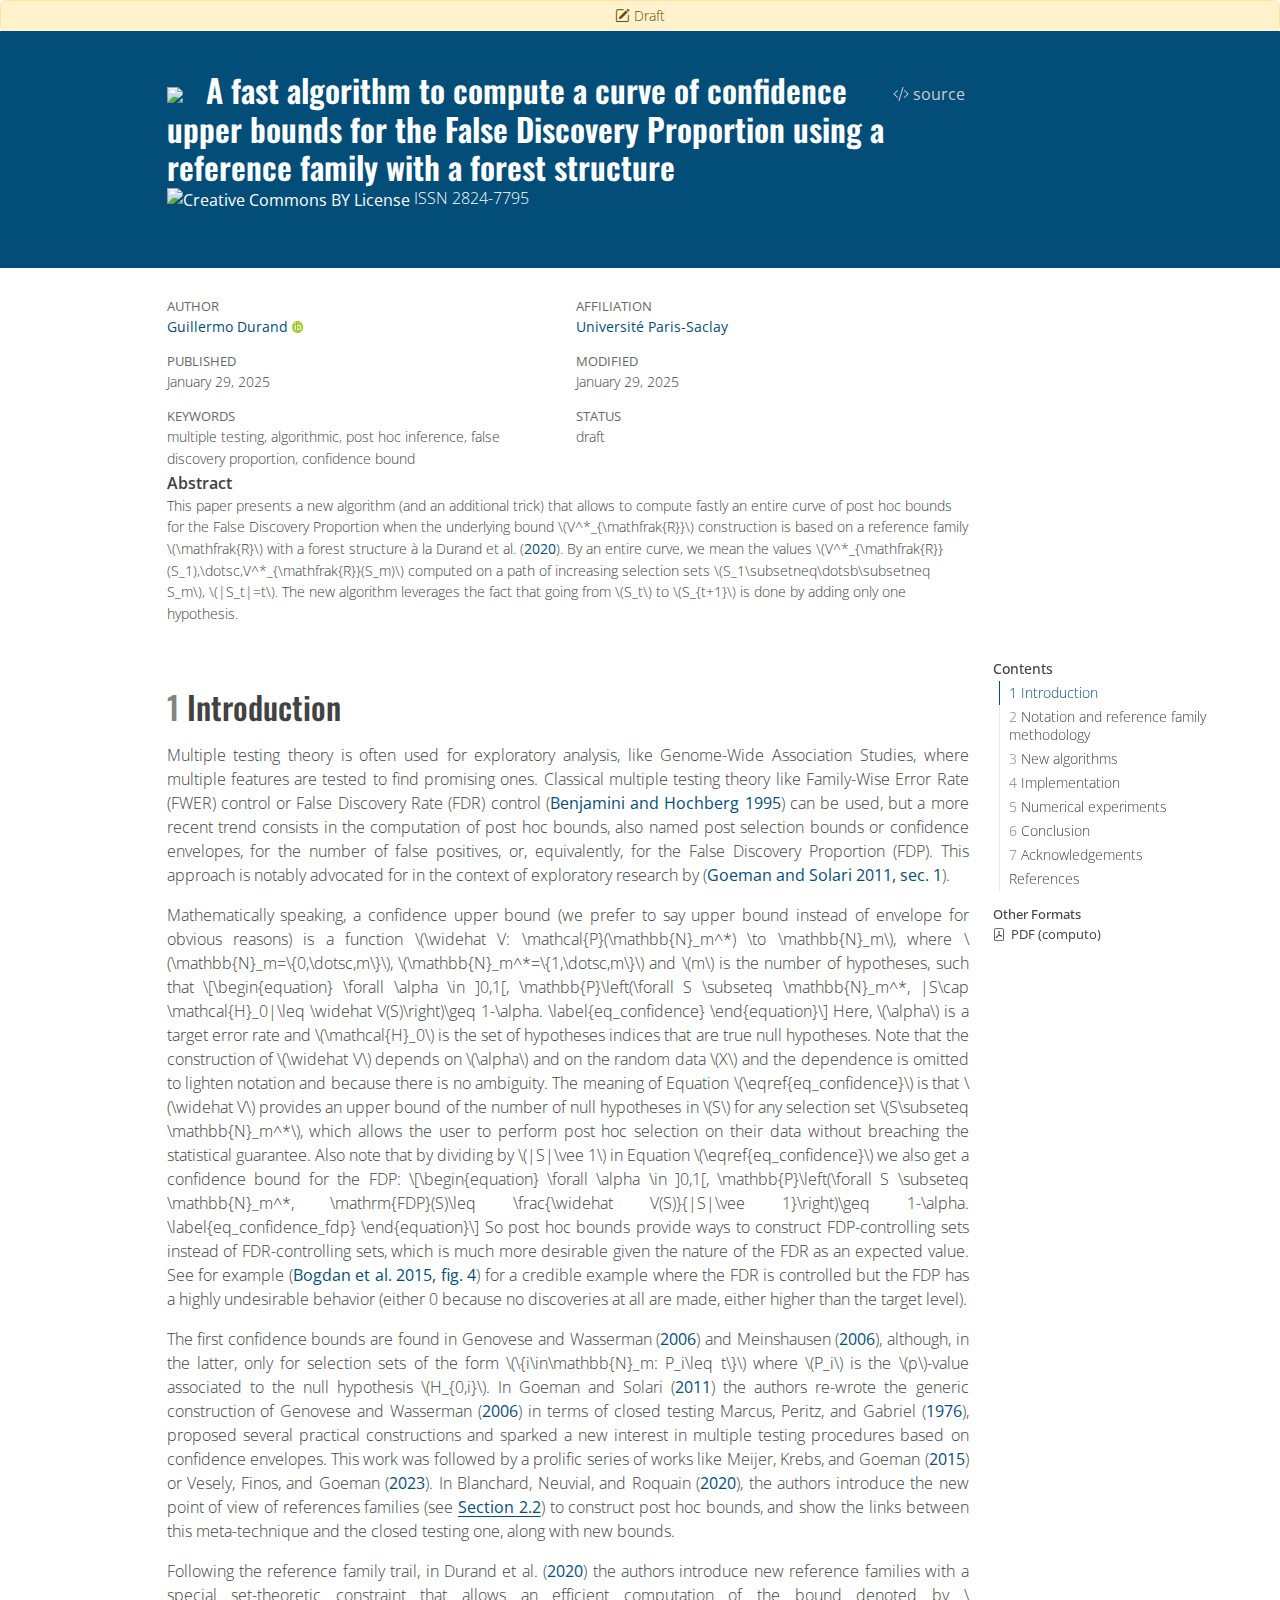
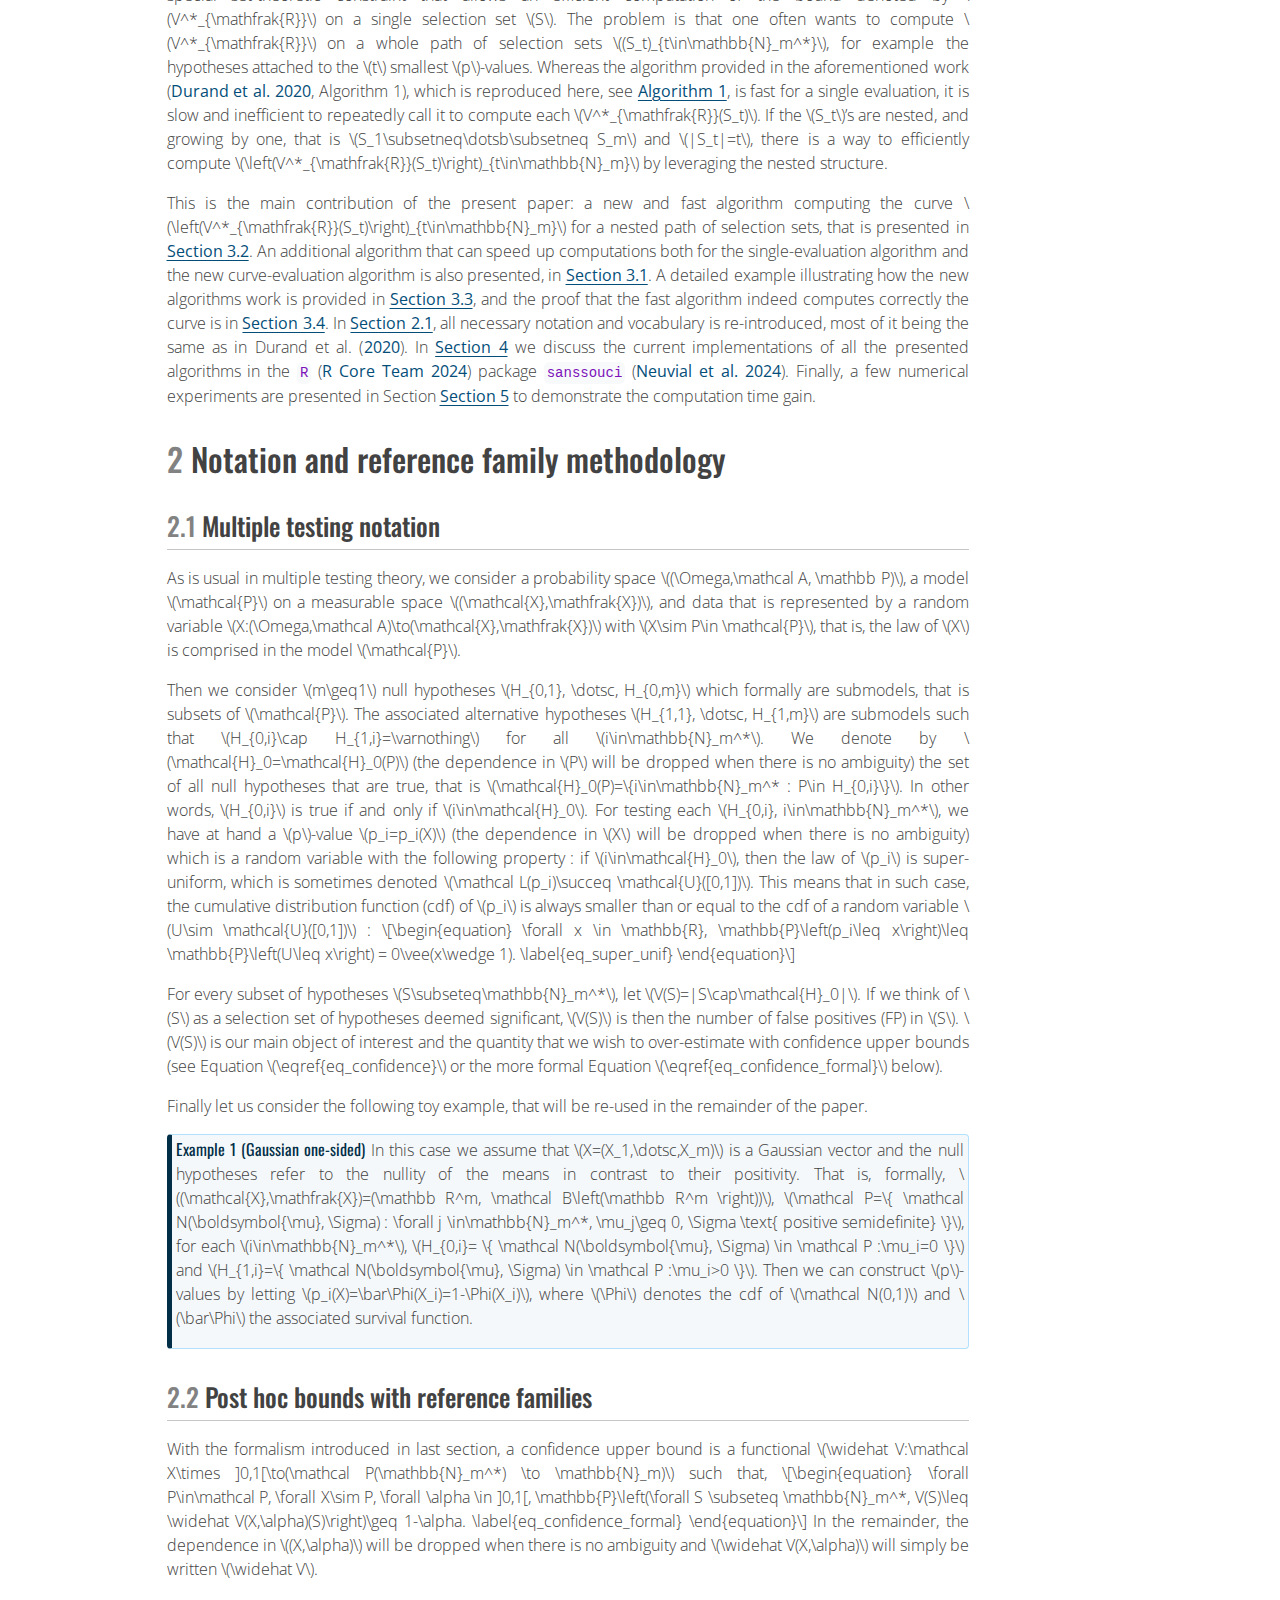
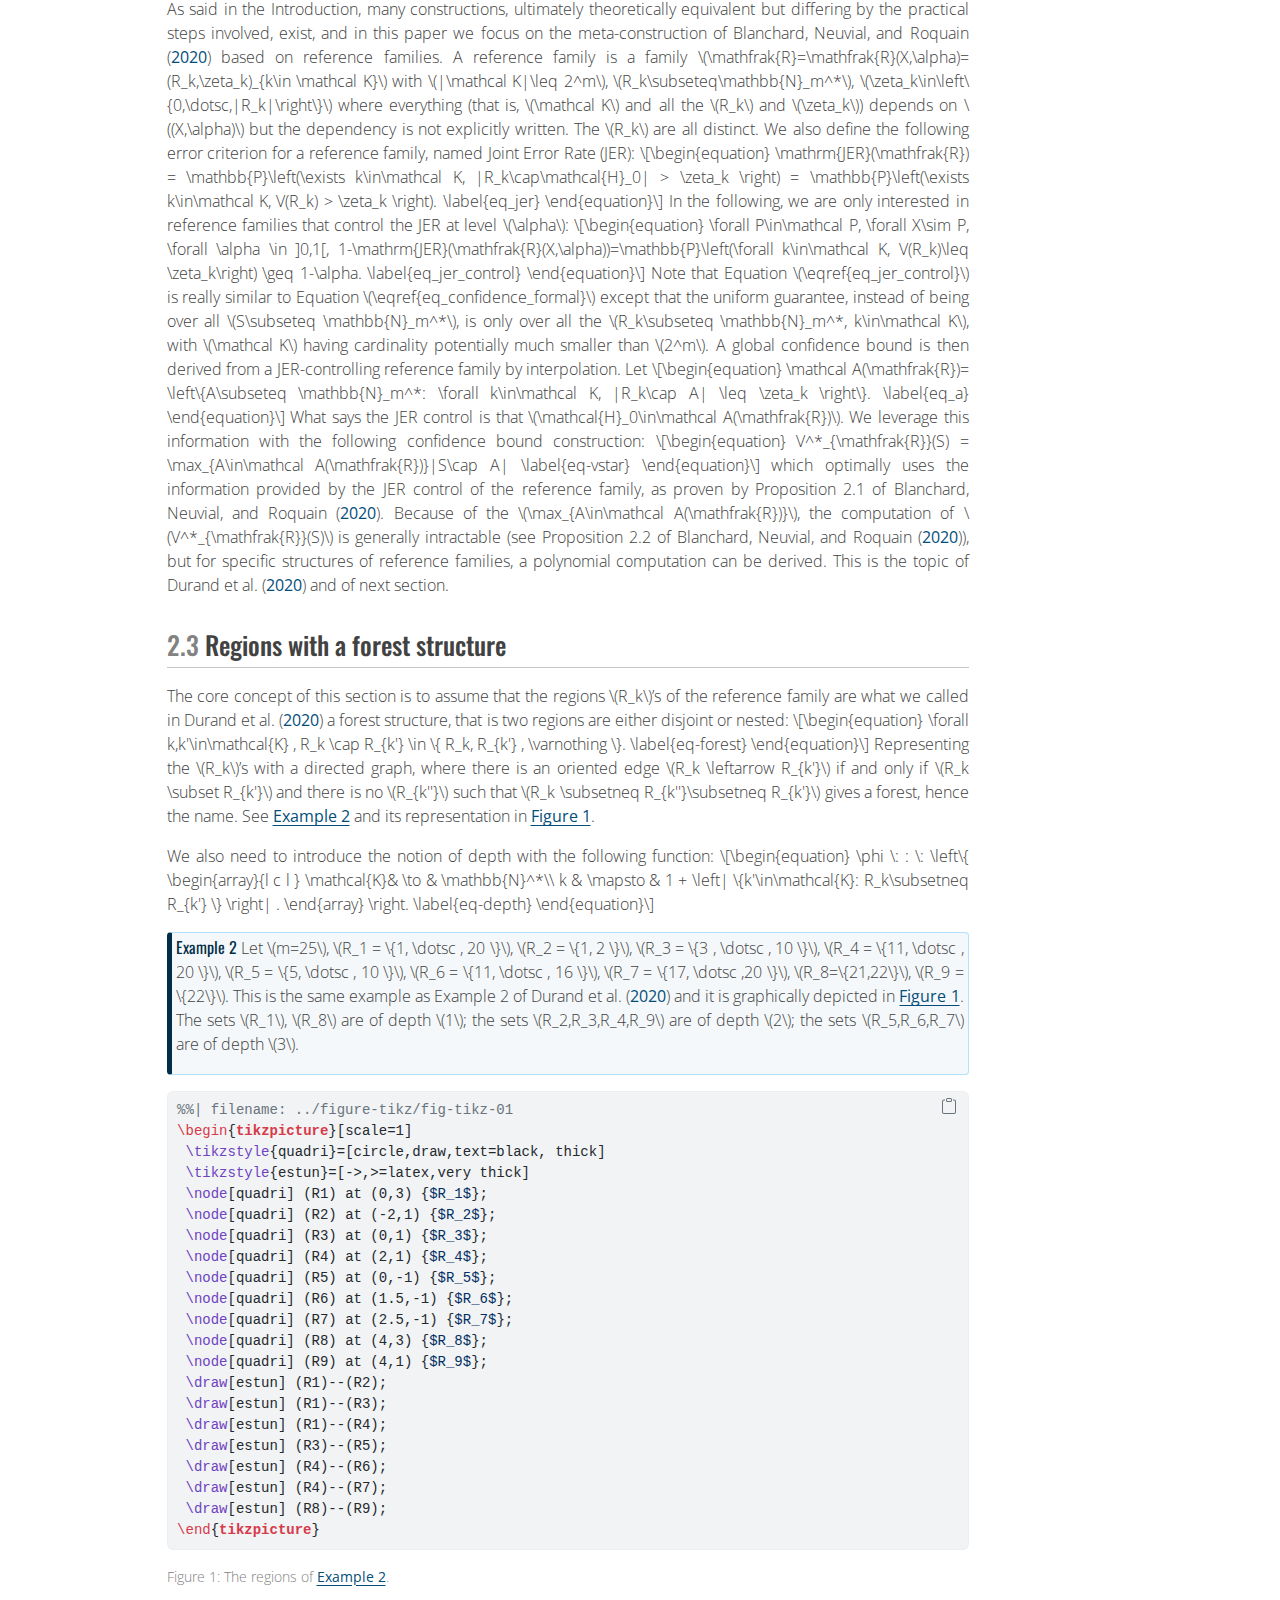
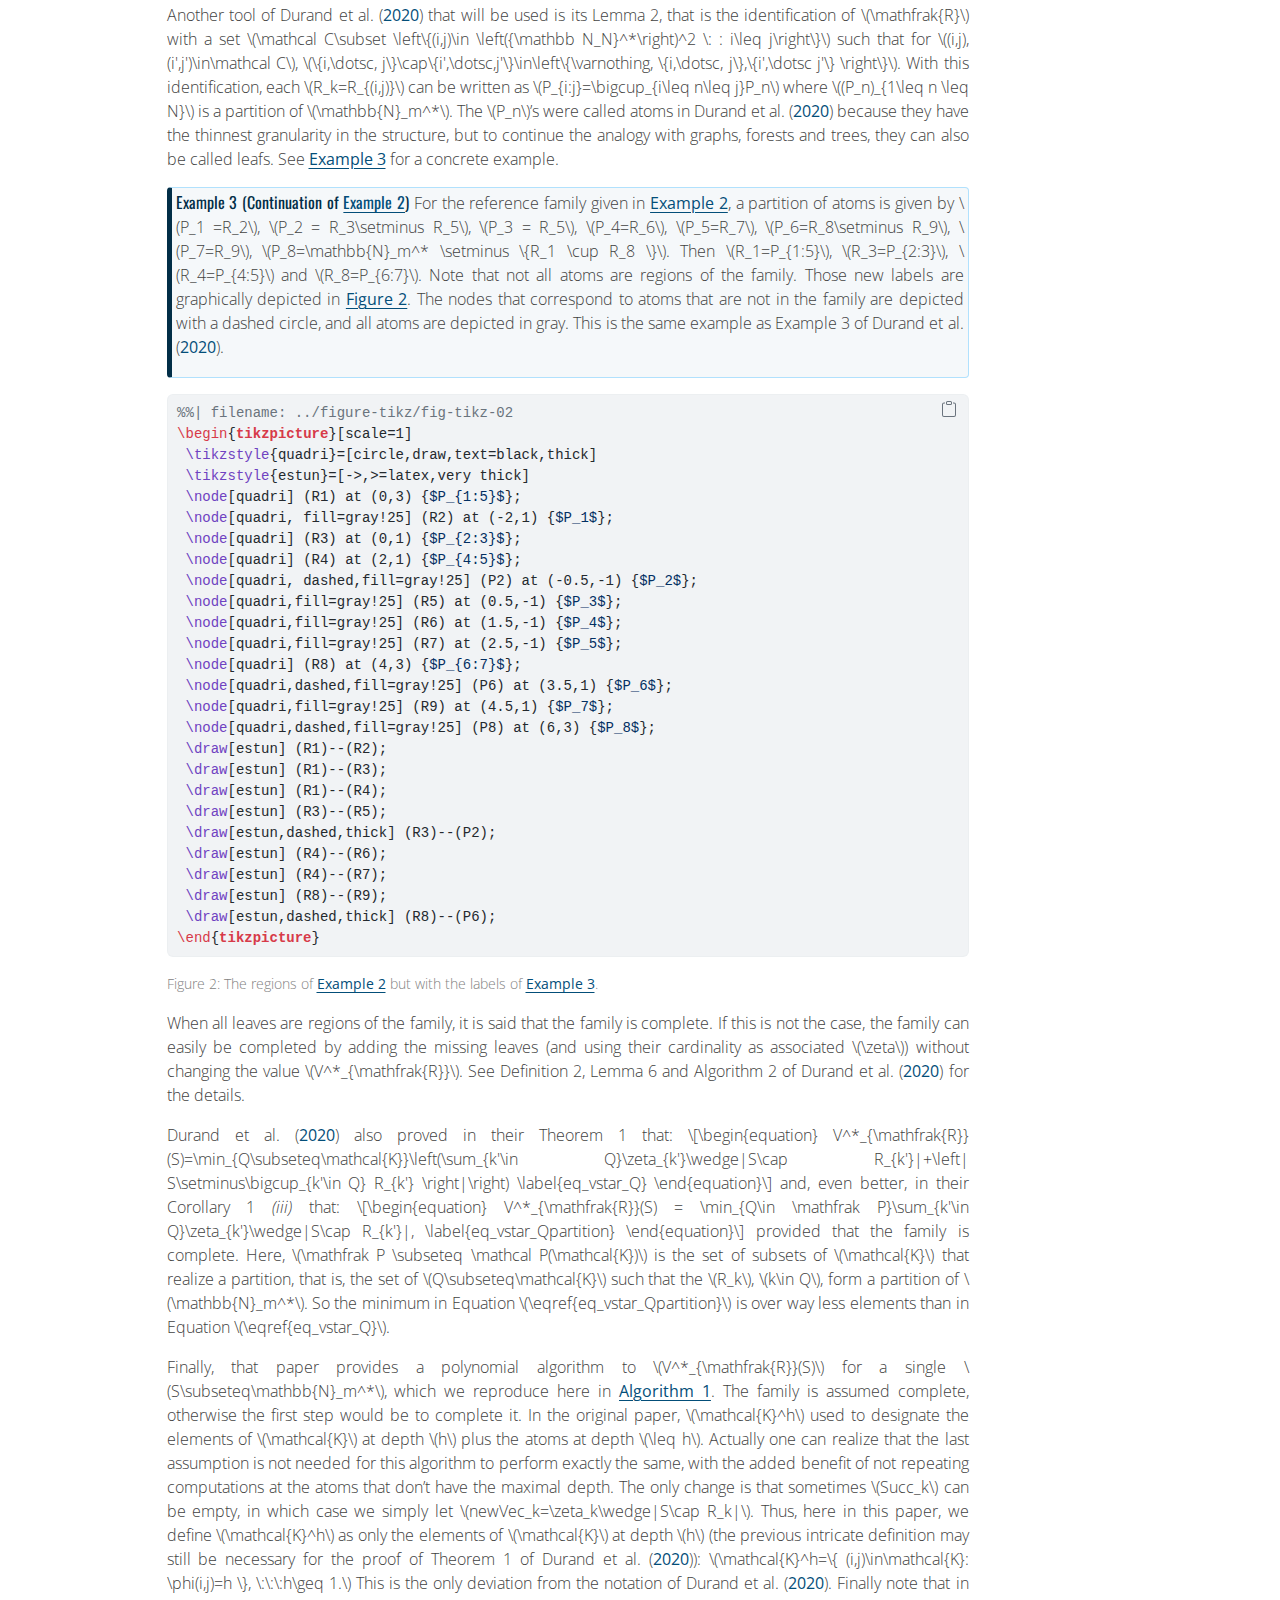
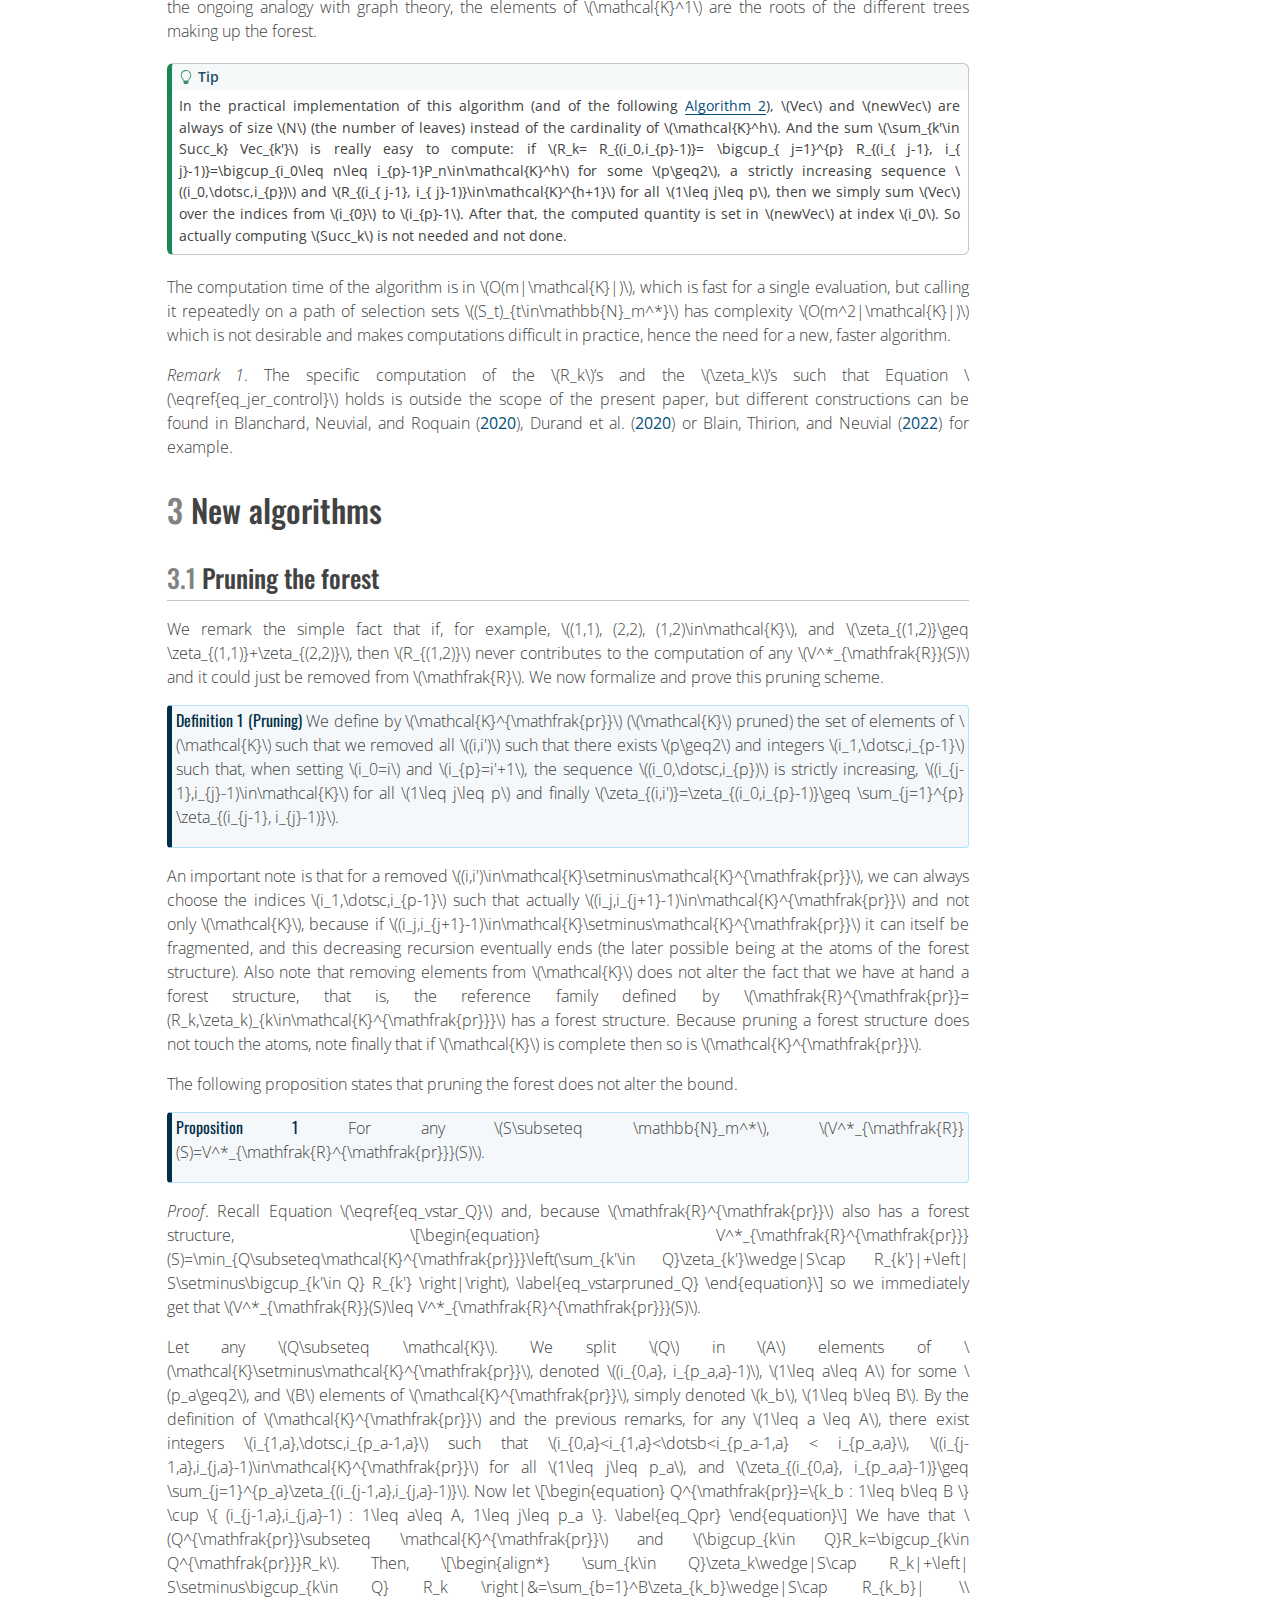
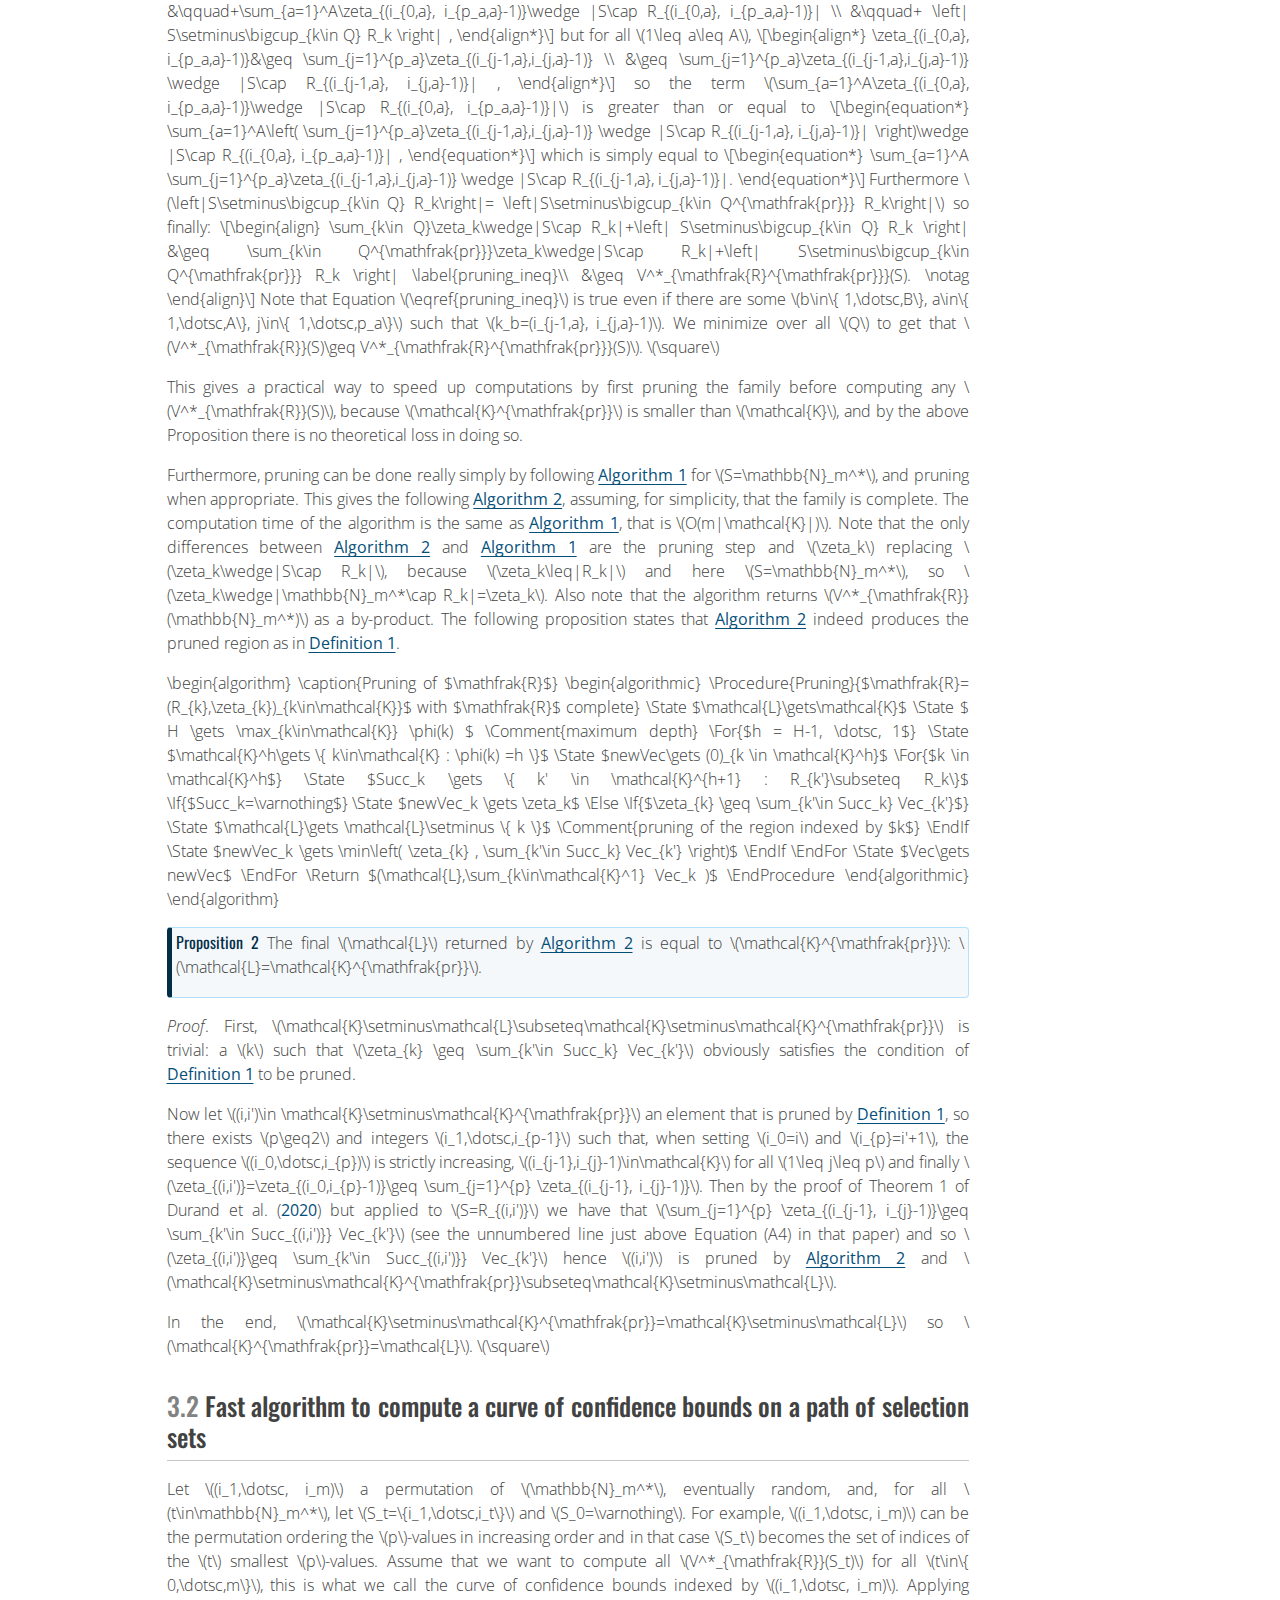
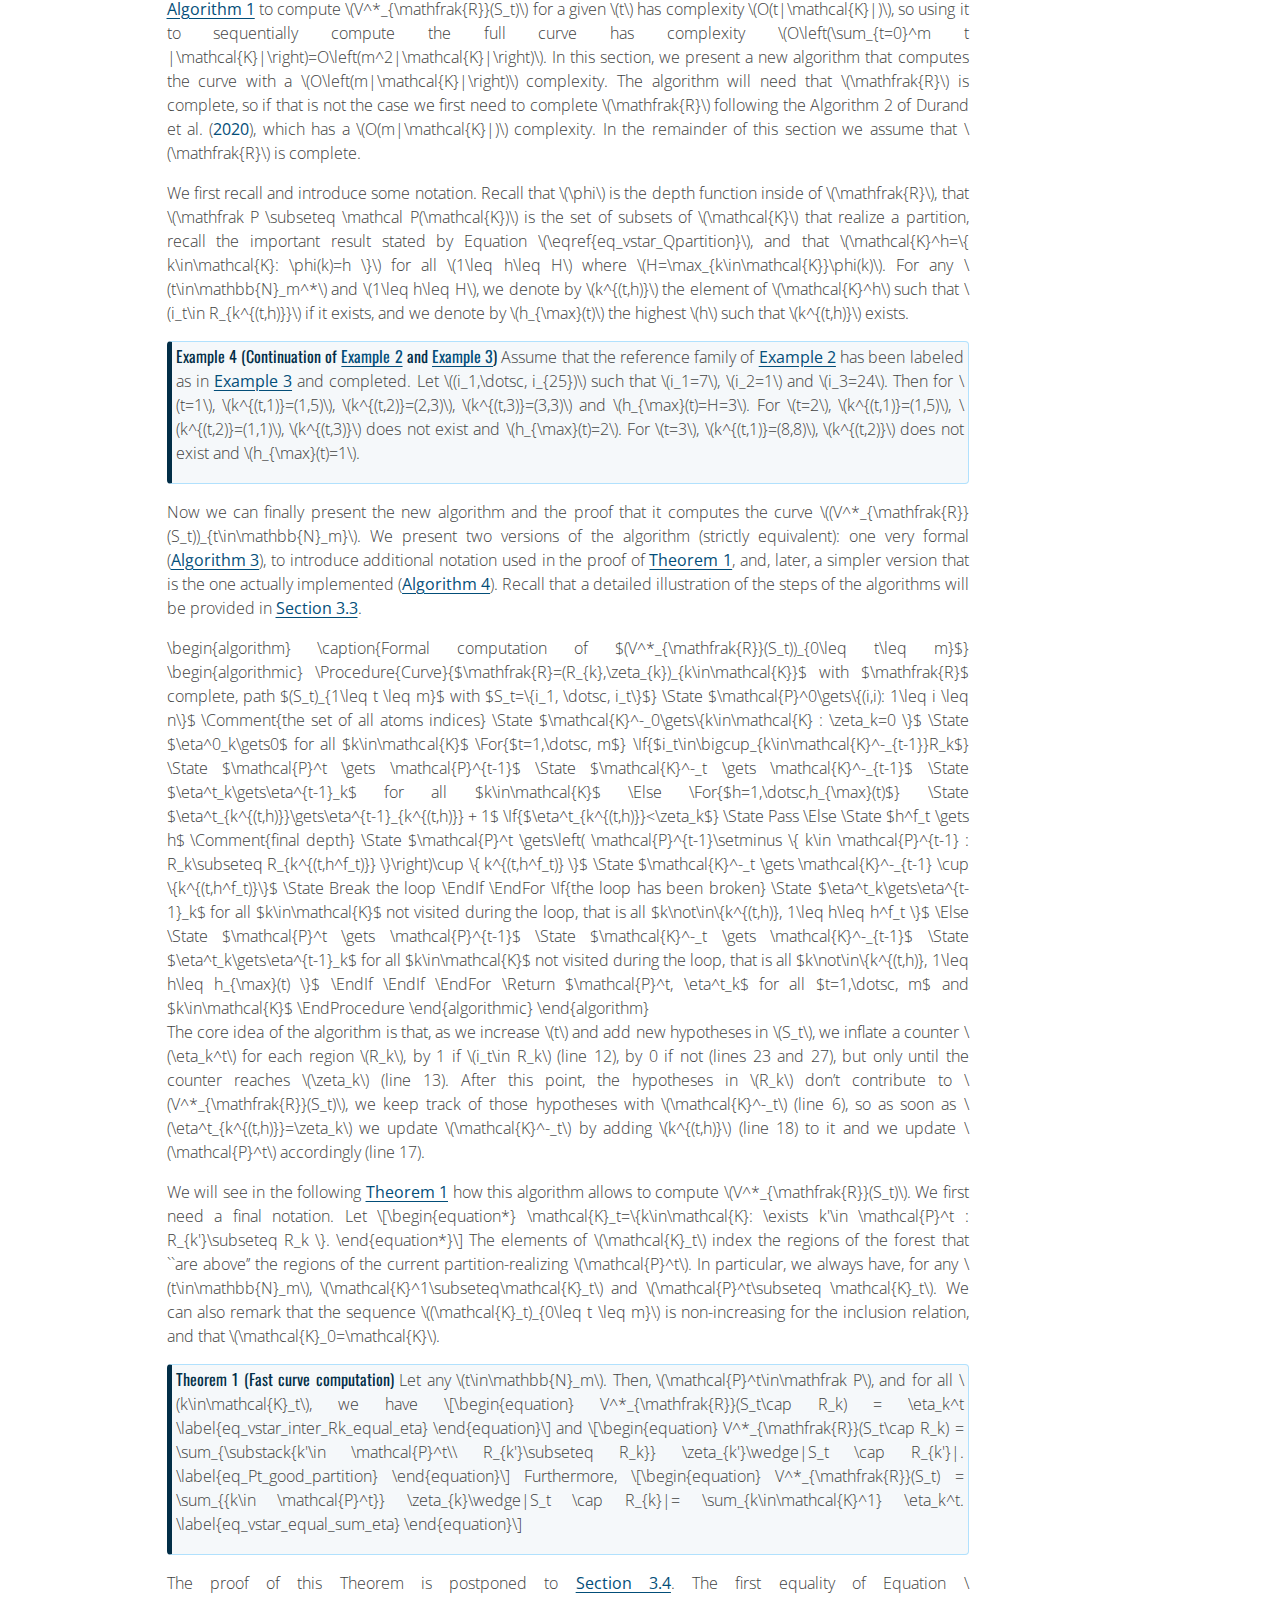
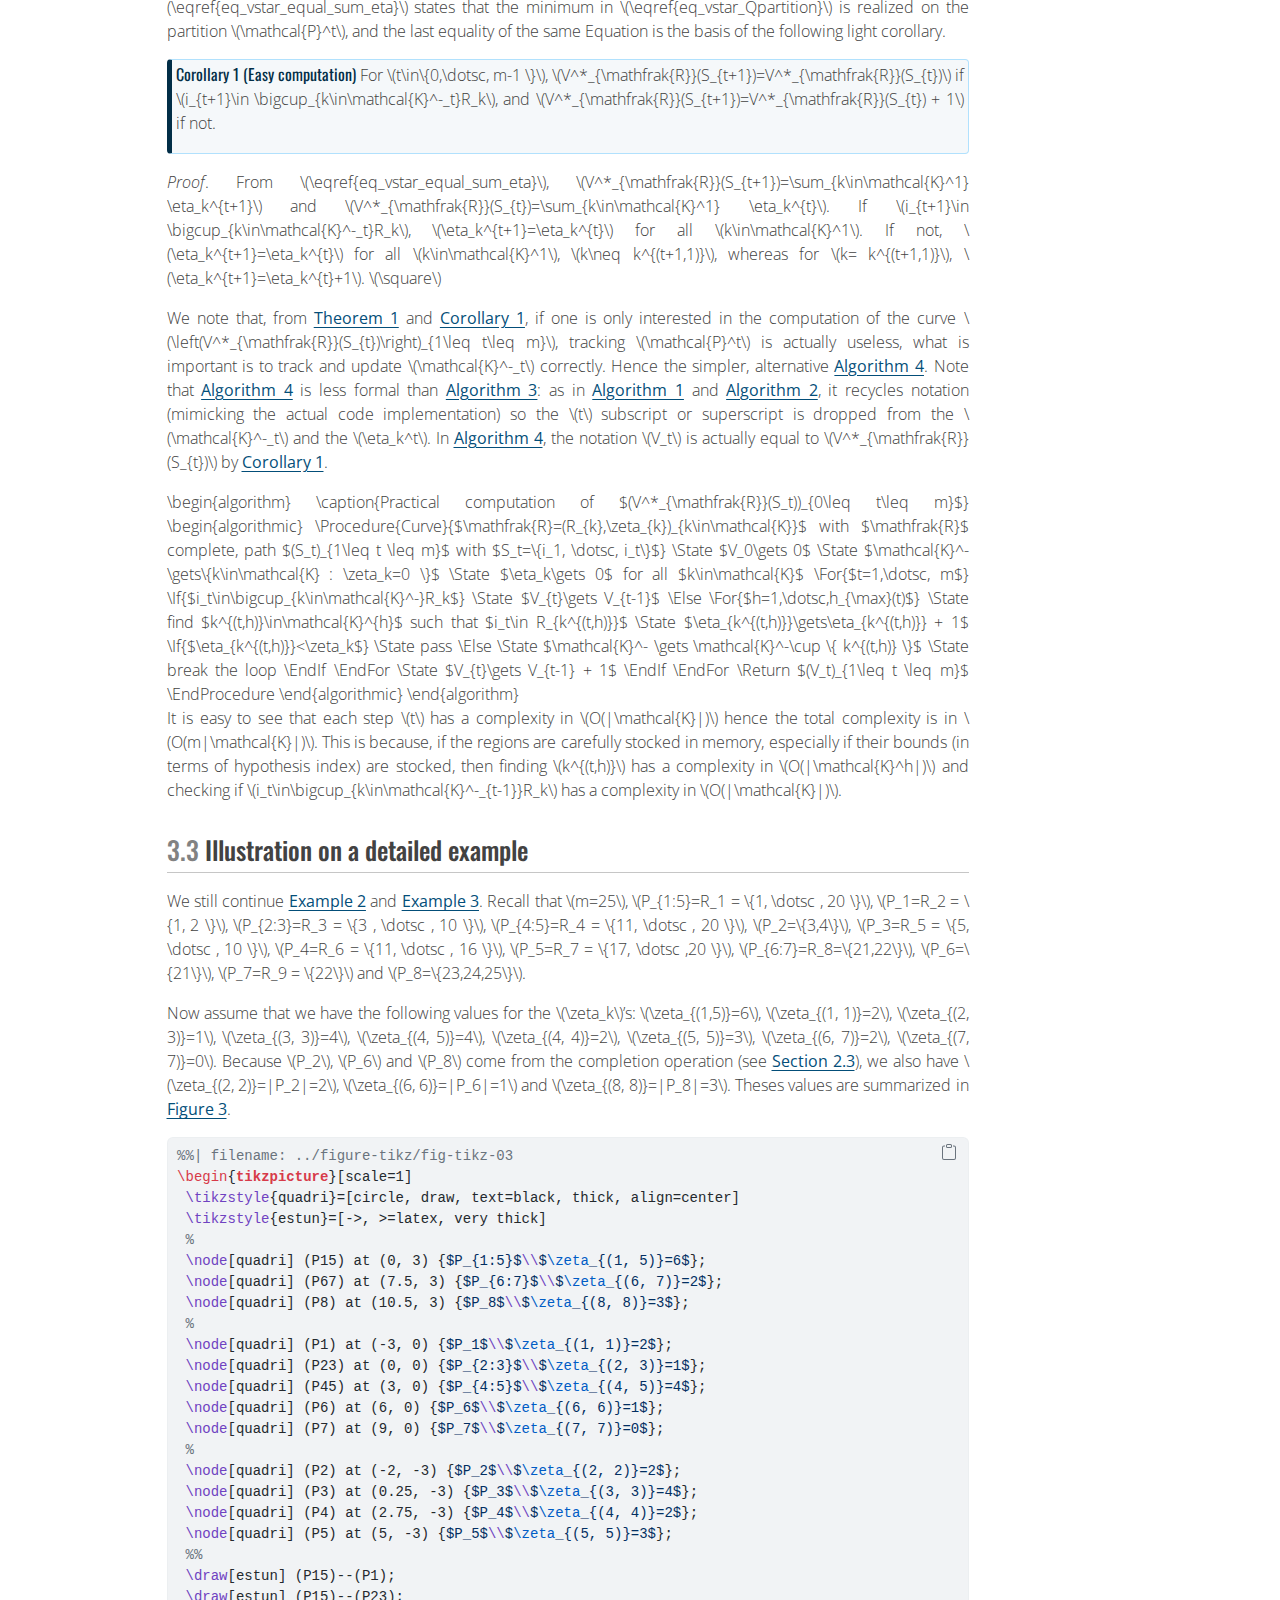
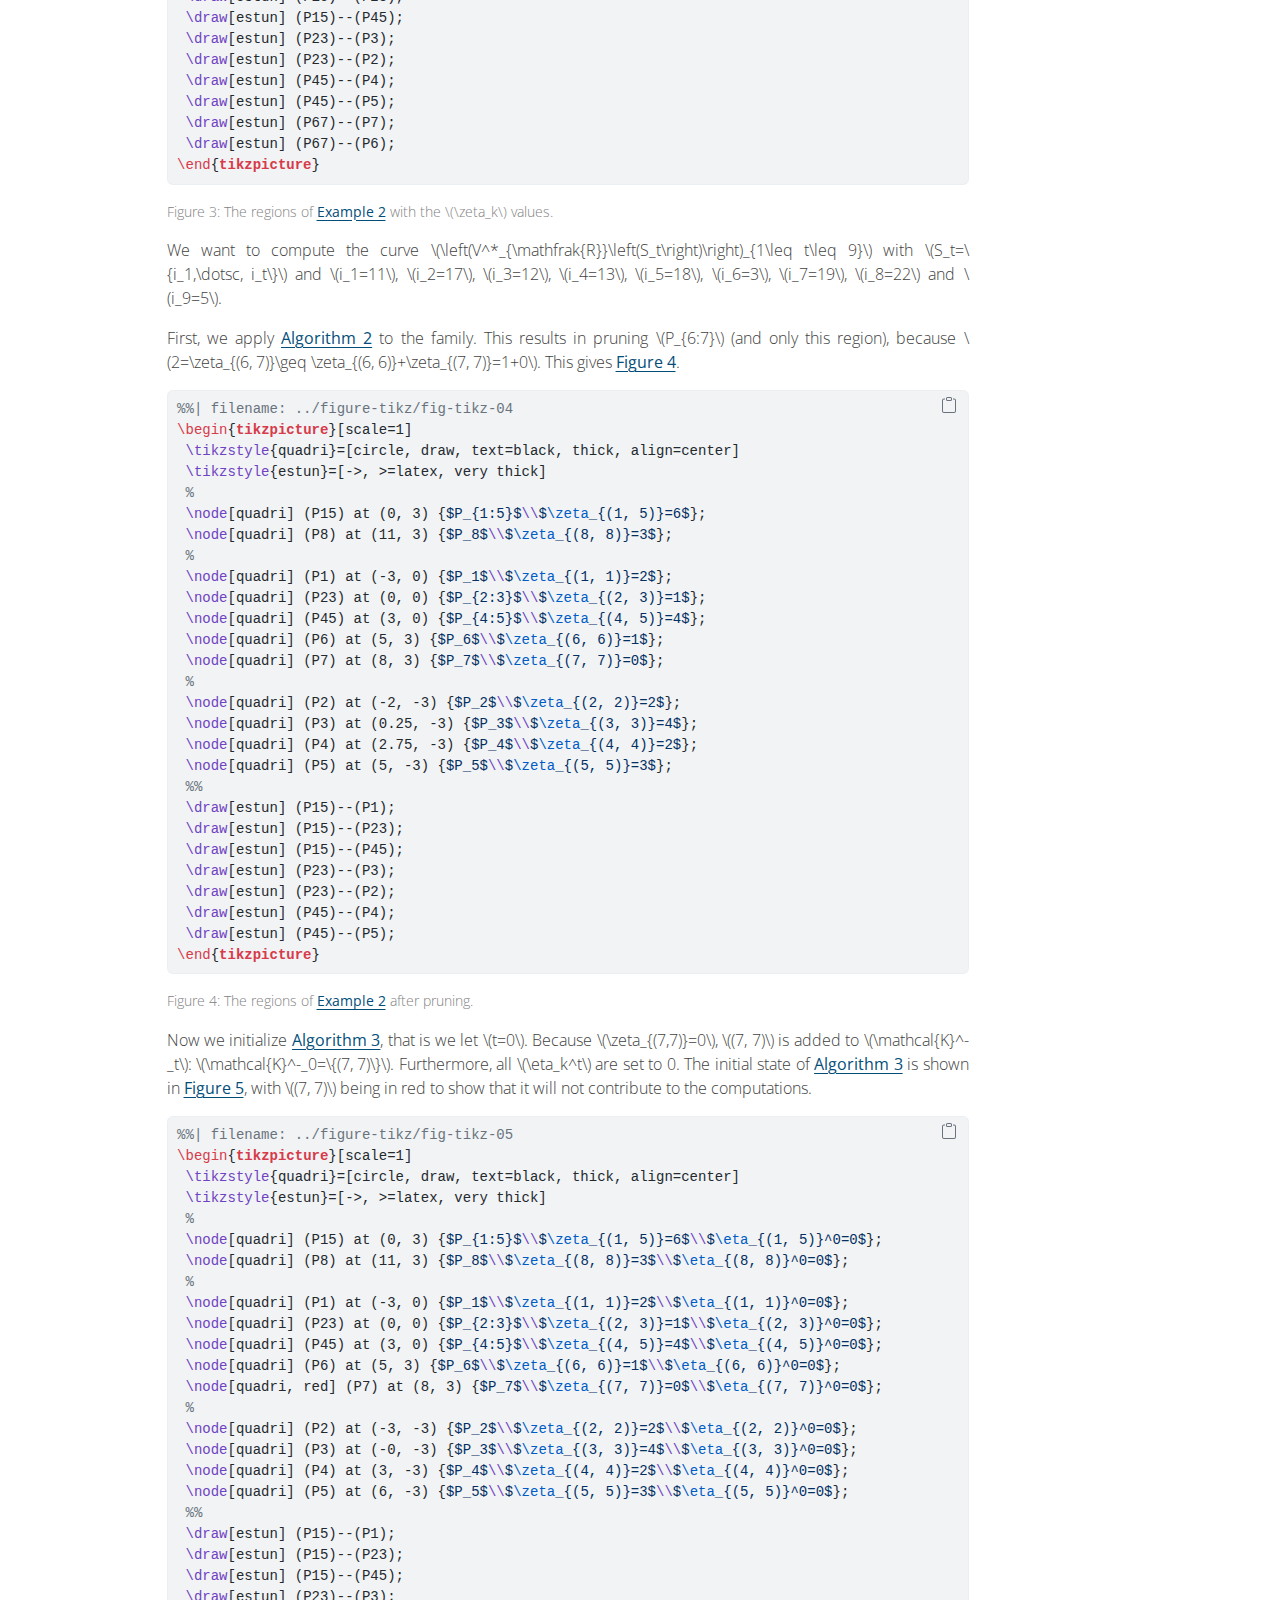
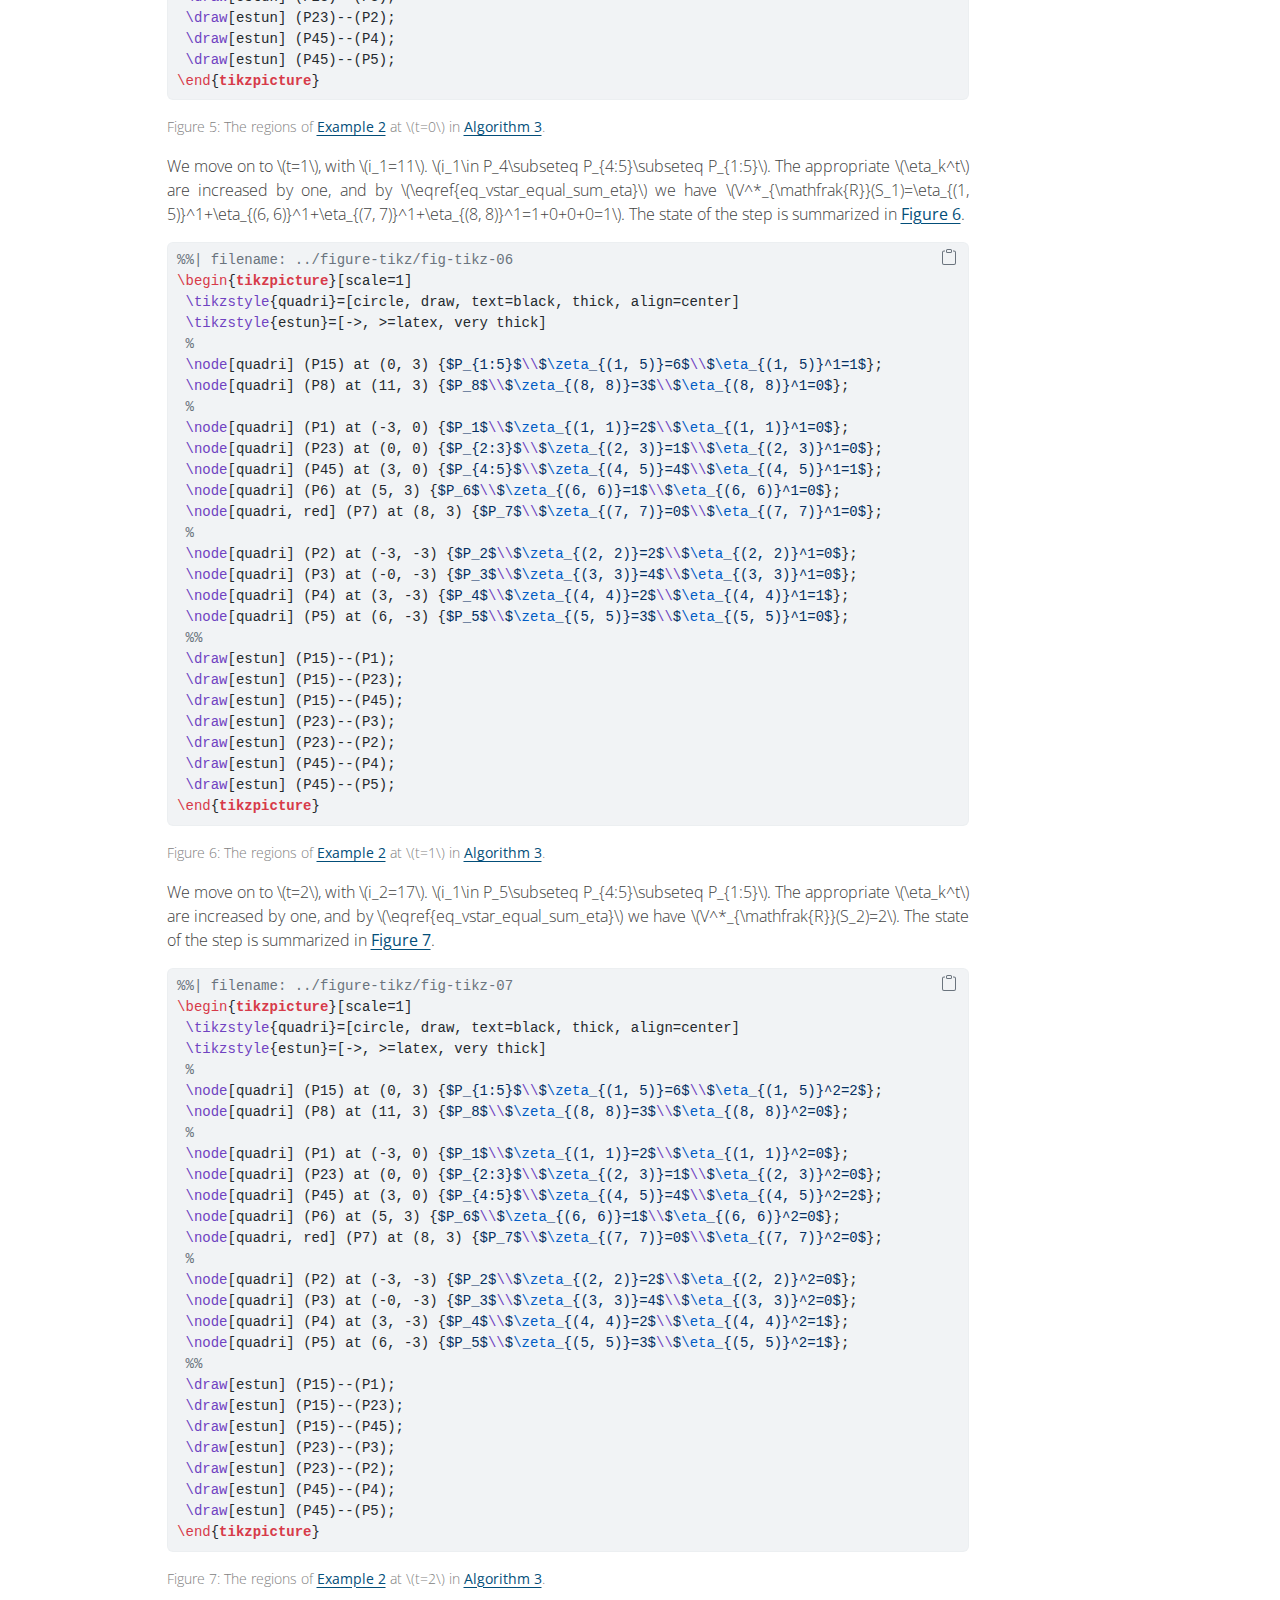
==== algo-curve.html @ 537cbacb "Built site for gh-pages" ====
<!DOCTYPE html>
<html xmlns="http://www.w3.org/1999/xhtml" lang="en" xml:lang="en"><head>

<meta charset="utf-8">
<meta name="generator" content="quarto-1.6.40">

<meta name="viewport" content="width=device-width, initial-scale=1.0, user-scalable=yes">

<meta name="author" content="Guillermo Durand">
<meta name="dcterms.date" content="2025-01-29">
<meta name="keywords" content="multiple testing, algorithmic, post hoc inference, false discovery proportion, confidence bound">

<title>A fast algorithm to compute a curve of confidence upper bounds for the False Discovery Proportion using a reference family with a forest structure</title>
<style>
code{white-space: pre-wrap;}
span.smallcaps{font-variant: small-caps;}
div.columns{display: flex; gap: min(4vw, 1.5em);}
div.column{flex: auto; overflow-x: auto;}
div.hanging-indent{margin-left: 1.5em; text-indent: -1.5em;}
ul.task-list{list-style: none;}
ul.task-list li input[type="checkbox"] {
  width: 0.8em;
  margin: 0 0.8em 0.2em -1em; /* quarto-specific, see https://github.com/quarto-dev/quarto-cli/issues/4556 */ 
  vertical-align: middle;
}
/* CSS for syntax highlighting */
pre > code.sourceCode { white-space: pre; position: relative; }
pre > code.sourceCode > span { line-height: 1.25; }
pre > code.sourceCode > span:empty { height: 1.2em; }
.sourceCode { overflow: visible; }
code.sourceCode > span { color: inherit; text-decoration: inherit; }
div.sourceCode { margin: 1em 0; }
pre.sourceCode { margin: 0; }
@media screen {
div.sourceCode { overflow: auto; }
}
@media print {
pre > code.sourceCode { white-space: pre-wrap; }
pre > code.sourceCode > span { display: inline-block; text-indent: -5em; padding-left: 5em; }
}
pre.numberSource code
  { counter-reset: source-line 0; }
pre.numberSource code > span
  { position: relative; left: -4em; counter-increment: source-line; }
pre.numberSource code > span > a:first-child::before
  { content: counter(source-line);
    position: relative; left: -1em; text-align: right; vertical-align: baseline;
    border: none; display: inline-block;
    -webkit-touch-callout: none; -webkit-user-select: none;
    -khtml-user-select: none; -moz-user-select: none;
    -ms-user-select: none; user-select: none;
    padding: 0 4px; width: 4em;
  }
pre.numberSource { margin-left: 3em;  padding-left: 4px; }
div.sourceCode
  {   }
@media screen {
pre > code.sourceCode > span > a:first-child::before { text-decoration: underline; }
}
/* CSS for citations */
div.csl-bib-body { }
div.csl-entry {
  clear: both;
  margin-bottom: 0em;
}
.hanging-indent div.csl-entry {
  margin-left:2em;
  text-indent:-2em;
}
div.csl-left-margin {
  min-width:2em;
  float:left;
}
div.csl-right-inline {
  margin-left:2em;
  padding-left:1em;
}
div.csl-indent {
  margin-left: 2em;
}</style>


<script src="algo-curve_files/libs/clipboard/clipboard.min.js"></script>
<script src="algo-curve_files/libs/quarto-html/quarto.js"></script>
<script src="algo-curve_files/libs/quarto-html/popper.min.js"></script>
<script src="algo-curve_files/libs/quarto-html/tippy.umd.min.js"></script>
<script src="algo-curve_files/libs/quarto-html/anchor.min.js"></script>
<link href="algo-curve_files/libs/quarto-html/tippy.css" rel="stylesheet">
<link href="algo-curve_files/libs/quarto-html/quarto-syntax-highlighting-86daaaaad7353f9cc0c554efc1dd6d94.css" rel="stylesheet" id="quarto-text-highlighting-styles">
<script src="algo-curve_files/libs/bootstrap/bootstrap.min.js"></script>
<link href="algo-curve_files/libs/bootstrap/bootstrap-icons.css" rel="stylesheet">
<link href="algo-curve_files/libs/bootstrap/bootstrap-f11e999d7f1636233620f09fa30e7671.min.css" rel="stylesheet" append-hash="true" id="quarto-bootstrap" data-mode="light">
<script src="algo-curve_files/libs/quarto-contrib/pseudocode-2.4.1/pseudocode.min.js"></script>
<link href="algo-curve_files/libs/quarto-contrib/pseudocode-2.4.1/pseudocode.min.css" rel="stylesheet">
<style>

      .quarto-title-block .quarto-title-banner h1,
      .quarto-title-block .quarto-title-banner h2,
      .quarto-title-block .quarto-title-banner h3,
      .quarto-title-block .quarto-title-banner h4,
      .quarto-title-block .quarto-title-banner h5,
      .quarto-title-block .quarto-title-banner h6
      {
        color: #FFFFFF;
      }

      .quarto-title-block .quarto-title-banner {
        color: #FFFFFF;
background: #034E79;
      }
</style>
<script>
window.MathJax = {
  tex: {
    tags: 'ams'
  }
};
</script>
<meta name="quarto:status" content="draft">

  <script src="https://cdnjs.cloudflare.com/polyfill/v3/polyfill.min.js?features=es6"></script>
  <script src="https://cdn.jsdelivr.net/npm/mathjax@3/es5/tex-chtml-full.js" type="text/javascript"></script>

<script type="text/javascript">
const typesetMath = (el) => {
  if (window.MathJax) {
    // MathJax Typeset
    window.MathJax.typeset([el]);
  } else if (window.katex) {
    // KaTeX Render
    var mathElements = el.getElementsByClassName("math");
    var macros = [];
    for (var i = 0; i < mathElements.length; i++) {
      var texText = mathElements[i].firstChild;
      if (mathElements[i].tagName == "SPAN") {
        window.katex.render(texText.data, mathElements[i], {
          displayMode: mathElements[i].classList.contains('display'),
          throwOnError: false,
          macros: macros,
          fleqn: false
        });
      }
    }
  }
}
window.Quarto = {
  typesetMath
};
</script>

</head>

<body><div id="quarto-draft-alert" class="alert alert-warning"><i class="bi bi-pencil-square"></i>Draft</div>

<header id="title-block-header" class="quarto-title-block default page-columns page-full">
  
  <div class="quarto-title-banner page-columns page-full">
    <div class="quarto-title column-body">
      <div class="quarto-title-block"><div><h1 class="title"><a href="https://computo.sfds.asso.fr">
        <img src="https://computo.sfds.asso.fr/assets/img/logo_notext_white.png" height="60px">
      </a> &nbsp; A fast algorithm to compute a curve of confidence upper bounds for the False Discovery Proportion using a reference family with a forest structure</h1><button type="button" class="btn code-tools-button" id="quarto-code-tools-source"><i class="bi"></i> source</button></div></div>
            <p><a href="http://creativecommons.org/licenses/by/4.0/"><img src="https://i.creativecommons.org/l/by/4.0/80x15.png" alt="Creative Commons BY License"></a>
ISSN 2824-7795</p>
                </div>
  </div>
    
    <div class="quarto-title-meta-author">
      <div class="quarto-title-meta-heading">Author</div>
      <div class="quarto-title-meta-heading">Affiliation</div>
          
          <div class="quarto-title-meta-contents">
        <a href="https://durandg12.github.io/">Guillermo Durand</a> <a href="https://orcid.org/0000-0003-4056-5631" class="quarto-title-author-orcid"> <img src="[data-uri]"></a>
      </div>
          
          <div class="quarto-title-meta-contents">
              <p class="affiliation">
                  <a href="https://www.imo.universite-paris-saclay.fr/fr/">
                  Université Paris-Saclay
                  </a>
                </p>
            </div>
        </div>
                    
  <div class="quarto-title-meta">
                                
      <div>
      <div class="quarto-title-meta-heading">Published</div>
      <div class="quarto-title-meta-contents">
        <p class="date">January 29, 2025</p>
      </div>
    </div>
                                    
      <div>
      <div class="quarto-title-meta-heading">Modified</div>
      <div class="quarto-title-meta-contents">
        <p class="date-modified">January 29, 2025</p>
      </div>
    </div>
      
                  
      <div>
      <div class="quarto-title-meta-heading">Keywords</div>
      <div class="quarto-title-meta-contents">
        <p class="date">multiple testing, algorithmic, post hoc inference, false discovery proportion, confidence bound</p>
      </div>
    </div>
    
    <div>
      <div class="quarto-title-meta-heading">Status</div>
      <div class="quarto-title-meta-contents">
              <p class="date">draft</p>
                  </div>
    </div>

  </div>
                                                
  <div>
    <div class="abstract">
    <div class="abstract-title">Abstract</div>
      <p>This paper presents a new algorithm (and an additional trick) that allows to compute fastly an entire curve of post hoc bounds for the False Discovery Proportion when the underlying bound <span class="math inline">\(V^*_{\mathfrak{R}}\)</span> construction is based on a reference family <span class="math inline">\(\mathfrak{R}\)</span> with a forest structure à la <span class="citation" data-cites="MR4178188">Durand et al. (<a href="#ref-MR4178188" role="doc-biblioref">2020</a>)</span>. By an entire curve, we mean the values <span class="math inline">\(V^*_{\mathfrak{R}}(S_1),\dotsc,V^*_{\mathfrak{R}}(S_m)\)</span> computed on a path of increasing selection sets <span class="math inline">\(S_1\subsetneq\dotsb\subsetneq S_m\)</span>, <span class="math inline">\(|S_t|=t\)</span>. The new algorithm leverages the fact that going from <span class="math inline">\(S_t\)</span> to <span class="math inline">\(S_{t+1}\)</span> is done by adding only one hypothesis.</p>
    </div>
  </div>

  </header><div id="quarto-content" class="page-columns page-rows-contents page-layout-article">
<div id="quarto-margin-sidebar" class="sidebar margin-sidebar">
  <nav id="TOC" role="doc-toc" class="toc-active">
    <h2 id="toc-title">Contents</h2>
   
  <ul>
  <li><a href="#introduction" id="toc-introduction" class="nav-link active" data-scroll-target="#introduction"><span class="header-section-number">1</span> Introduction</a></li>
  <li><a href="#notation-and-reference-family-methodology" id="toc-notation-and-reference-family-methodology" class="nav-link" data-scroll-target="#notation-and-reference-family-methodology"><span class="header-section-number">2</span> Notation and reference family methodology</a>
  <ul class="collapse">
  <li><a href="#sec-notation" id="toc-sec-notation" class="nav-link" data-scroll-target="#sec-notation"><span class="header-section-number">2.1</span> Multiple testing notation</a></li>
  <li><a href="#sec-reference-fam" id="toc-sec-reference-fam" class="nav-link" data-scroll-target="#sec-reference-fam"><span class="header-section-number">2.2</span> Post hoc bounds with reference families</a></li>
  <li><a href="#sec-forest-structure" id="toc-sec-forest-structure" class="nav-link" data-scroll-target="#sec-forest-structure"><span class="header-section-number">2.3</span> Regions with a forest structure</a></li>
  </ul></li>
  <li><a href="#new-algorithms" id="toc-new-algorithms" class="nav-link" data-scroll-target="#new-algorithms"><span class="header-section-number">3</span> New algorithms</a>
  <ul class="collapse">
  <li><a href="#sec-pruning" id="toc-sec-pruning" class="nav-link" data-scroll-target="#sec-pruning"><span class="header-section-number">3.1</span> Pruning the forest</a></li>
  <li><a href="#sec-fast-curve" id="toc-sec-fast-curve" class="nav-link" data-scroll-target="#sec-fast-curve"><span class="header-section-number">3.2</span> Fast algorithm to compute a curve of confidence bounds on a path of selection sets</a></li>
  <li><a href="#sec-example" id="toc-sec-example" class="nav-link" data-scroll-target="#sec-example"><span class="header-section-number">3.3</span> Illustration on a detailed example</a></li>
  <li><a href="#sec-proof" id="toc-sec-proof" class="nav-link" data-scroll-target="#sec-proof"><span class="header-section-number">3.4</span> Proof of Theorem&nbsp;1</a>
  <ul class="collapse">
  <li><a href="#derivation-of" id="toc-derivation-of" class="nav-link" data-scroll-target="#derivation-of"><span class="header-section-number">3.4.1</span> Derivation of <span class="math inline">\(\eqref{eq_vstar_equal_sum_eta}\)</span></a></li>
  <li><a href="#proof-of-and" id="toc-proof-of-and" class="nav-link" data-scroll-target="#proof-of-and"><span class="header-section-number">3.4.2</span> Proof of <span class="math inline">\(\eqref{eq_vstar_inter_Rk_equal_eta}\)</span> and <span class="math inline">\(\eqref{eq_Pt_good_partition}\)</span></a></li>
  </ul></li>
  </ul></li>
  <li><a href="#sec-implementation" id="toc-sec-implementation" class="nav-link" data-scroll-target="#sec-implementation"><span class="header-section-number">4</span> Implementation</a></li>
  <li><a href="#sec-numeric" id="toc-sec-numeric" class="nav-link" data-scroll-target="#sec-numeric"><span class="header-section-number">5</span> Numerical experiments</a></li>
  <li><a href="#conclusion" id="toc-conclusion" class="nav-link" data-scroll-target="#conclusion"><span class="header-section-number">6</span> Conclusion</a></li>
  <li><a href="#acknowledgements" id="toc-acknowledgements" class="nav-link" data-scroll-target="#acknowledgements"><span class="header-section-number">7</span> Acknowledgements</a></li>
  <li><a href="#references" id="toc-references" class="nav-link" data-scroll-target="#references">References</a></li>
  
  </ul>
<div class="quarto-alternate-formats"><h2>Other Formats</h2><ul><li><a href="algo-curve.pdf"><i class="bi bi-file-pdf"></i>PDF (computo)</a></li></ul></div></nav>
</div>
<main class="content quarto-banner-title-block" id="quarto-document-content">




<div class="hidden">

</div>
<section id="introduction" class="level1" data-number="1">
<h1 data-number="1"><span class="header-section-number">1</span> Introduction</h1>
<p>Multiple testing theory is often used for exploratory analysis, like Genome-Wide Association Studies, where multiple features are tested to find promising ones. Classical multiple testing theory like Family-Wise Error Rate (FWER) control or False Discovery Rate (FDR) control <span class="citation" data-cites="MR1325392">(<a href="#ref-MR1325392" role="doc-biblioref">Benjamini and Hochberg 1995</a>)</span> can be used, but a more recent trend consists in the computation of post hoc bounds, also named post selection bounds or confidence envelopes, for the number of false positives, or, equivalently, for the False Discovery Proportion (FDP). This approach is notably advocated for in the context of exploratory research by <span class="citation" data-cites="MR2951390">(<a href="#ref-MR2951390" role="doc-biblioref">Goeman and Solari 2011, sec. 1</a>)</span>.</p>
<p>Mathematically speaking, a confidence upper bound (we prefer to say upper bound instead of envelope for obvious reasons) is a function <span class="math inline">\(\widehat V: \mathcal{P}(\mathbb{N}_m^*) \to \mathbb{N}_m\)</span>, where <span class="math inline">\(\mathbb{N}_m=\{0,\dotsc,m\}\)</span>, <span class="math inline">\(\mathbb{N}_m^*=\{1,\dotsc,m\}\)</span> and <span class="math inline">\(m\)</span> is the number of hypotheses, such that <span class="math display">\[\begin{equation}
\forall \alpha \in ]0,1[, \mathbb{P}\left(\forall S \subseteq \mathbb{N}_m^*, |S\cap \mathcal{H}_0|\leq \widehat V(S)\right)\geq 1-\alpha.
\label{eq_confidence}
\end{equation}\]</span> Here, <span class="math inline">\(\alpha\)</span> is a target error rate and <span class="math inline">\(\mathcal{H}_0\)</span> is the set of hypotheses indices that are true null hypotheses. Note that the construction of <span class="math inline">\(\widehat V\)</span> depends on <span class="math inline">\(\alpha\)</span> and on the random data <span class="math inline">\(X\)</span> and the dependence is omitted to lighten notation and because there is no ambiguity. The meaning of Equation <span class="math inline">\(\eqref{eq_confidence}\)</span> is that <span class="math inline">\(\widehat V\)</span> provides an upper bound of the number of null hypotheses in <span class="math inline">\(S\)</span> for any selection set <span class="math inline">\(S\subseteq \mathbb{N}_m^*\)</span>, which allows the user to perform post hoc selection on their data without breaching the statistical guarantee. Also note that by dividing by <span class="math inline">\(|S|\vee 1\)</span> in Equation <span class="math inline">\(\eqref{eq_confidence}\)</span> we also get a confidence bound for the FDP: <span class="math display">\[\begin{equation}
\forall \alpha \in ]0,1[, \mathbb{P}\left(\forall S \subseteq \mathbb{N}_m^*, \mathrm{FDP}(S)\leq \frac{\widehat V(S)}{|S|\vee 1}\right)\geq 1-\alpha.
\label{eq_confidence_fdp}
\end{equation}\]</span> So post hoc bounds provide ways to construct FDP-controlling sets instead of FDR-controlling sets, which is much more desirable given the nature of the FDR as an expected value. See for example <span class="citation" data-cites="MR3418717">(<a href="#ref-MR3418717" role="doc-biblioref">Bogdan et al. 2015, fig. 4</a>)</span> for a credible example where the FDR is controlled but the FDP has a highly undesirable behavior (either 0 because no discoveries at all are made, either higher than the target level).</p>
<p>The first confidence bounds are found in <span class="citation" data-cites="MR2279468">Genovese and Wasserman (<a href="#ref-MR2279468" role="doc-biblioref">2006</a>)</span> and <span class="citation" data-cites="MR2279639">Meinshausen (<a href="#ref-MR2279639" role="doc-biblioref">2006</a>)</span>, although, in the latter, only for selection sets of the form <span class="math inline">\(\{i\in\mathbb{N}_m: P_i\leq t\}\)</span> where <span class="math inline">\(P_i\)</span> is the <span class="math inline">\(p\)</span>-value associated to the null hypothesis <span class="math inline">\(H_{0,i}\)</span>. In <span class="citation" data-cites="MR2951390">Goeman and Solari (<a href="#ref-MR2951390" role="doc-biblioref">2011</a>)</span> the authors re-wrote the generic construction of <span class="citation" data-cites="MR2279468">Genovese and Wasserman (<a href="#ref-MR2279468" role="doc-biblioref">2006</a>)</span> in terms of closed testing <span class="citation" data-cites="MR468056">Marcus, Peritz, and Gabriel (<a href="#ref-MR468056" role="doc-biblioref">1976</a>)</span>, proposed several practical constructions and sparked a new interest in multiple testing procedures based on confidence envelopes. This work was followed by a prolific series of works like <span class="citation" data-cites="MR3305943">Meijer, Krebs, and Goeman (<a href="#ref-MR3305943" role="doc-biblioref">2015</a>)</span> or <span class="citation" data-cites="MR4731977">Vesely, Finos, and Goeman (<a href="#ref-MR4731977" role="doc-biblioref">2023</a>)</span>. In <span class="citation" data-cites="MR4124323">Blanchard, Neuvial, and Roquain (<a href="#ref-MR4124323" role="doc-biblioref">2020</a>)</span>, the authors introduce the new point of view of references families (see <a href="#sec-reference-fam" class="quarto-xref">Section&nbsp;2.2</a>) to construct post hoc bounds, and show the links between this meta-technique and the closed testing one, along with new bounds.</p>
<p>Following the reference family trail, in <span class="citation" data-cites="MR4178188">Durand et al. (<a href="#ref-MR4178188" role="doc-biblioref">2020</a>)</span> the authors introduce new reference families with a special set-theoretic constraint that allows an efficient computation of the bound denoted by <span class="math inline">\(V^*_{\mathfrak{R}}\)</span> on a single selection set <span class="math inline">\(S\)</span>. The problem is that one often wants to compute <span class="math inline">\(V^*_{\mathfrak{R}}\)</span> on a whole path of selection sets <span class="math inline">\((S_t)_{t\in\mathbb{N}_m^*}\)</span>, for example the hypotheses attached to the <span class="math inline">\(t\)</span> smallest <span class="math inline">\(p\)</span>-values. Whereas the algorithm provided in the aforementioned work <span class="citation" data-cites="MR4178188">(<a href="#ref-MR4178188" role="doc-biblioref">Durand et al. 2020</a>, Algorithm 1)</span>, which is reproduced here, see <a href="#alg-vstar" class="quarto-xref">Algorithm 1</a>, is fast for a single evaluation, it is slow and inefficient to repeatedly call it to compute each <span class="math inline">\(V^*_{\mathfrak{R}}(S_t)\)</span>. If the <span class="math inline">\(S_t\)</span>’s are nested, and growing by one, that is <span class="math inline">\(S_1\subsetneq\dotsb\subsetneq S_m\)</span> and <span class="math inline">\(|S_t|=t\)</span>, there is a way to efficiently compute <span class="math inline">\(\left(V^*_{\mathfrak{R}}(S_t)\right)_{t\in\mathbb{N}_m}\)</span> by leveraging the nested structure.</p>
<p>This is the main contribution of the present paper: a new and fast algorithm computing the curve <span class="math inline">\(\left(V^*_{\mathfrak{R}}(S_t)\right)_{t\in\mathbb{N}_m}\)</span> for a nested path of selection sets, that is presented in <a href="#sec-fast-curve" class="quarto-xref">Section&nbsp;3.2</a>. An additional algorithm that can speed up computations both for the single-evaluation algorithm and the new curve-evaluation algorithm is also presented, in <a href="#sec-pruning" class="quarto-xref">Section&nbsp;3.1</a>. A detailed example illustrating how the new algorithms work is provided in <a href="#sec-example" class="quarto-xref">Section&nbsp;3.3</a>, and the proof that the fast algorithm indeed computes correctly the curve is in <a href="#sec-proof" class="quarto-xref">Section&nbsp;3.4</a>. In <a href="#sec-notation" class="quarto-xref">Section&nbsp;2.1</a>, all necessary notation and vocabulary is re-introduced, most of it being the same as in <span class="citation" data-cites="MR4178188">Durand et al. (<a href="#ref-MR4178188" role="doc-biblioref">2020</a>)</span>. In <a href="#sec-implementation" class="quarto-xref">Section&nbsp;4</a> we discuss the current implementations of all the presented algorithms in the <code>R</code> <span class="citation" data-cites="R-base">(<a href="#ref-R-base" role="doc-biblioref">R Core Team 2024</a>)</span> package <code>sanssouci</code> <span class="citation" data-cites="sanssouci">(<a href="#ref-sanssouci" role="doc-biblioref">Neuvial et al. 2024</a>)</span>. Finally, a few numerical experiments are presented in Section <a href="#sec-numeric" class="quarto-xref">Section&nbsp;5</a> to demonstrate the computation time gain.</p>
</section>
<section id="notation-and-reference-family-methodology" class="level1" data-number="2">
<h1 data-number="2"><span class="header-section-number">2</span> Notation and reference family methodology</h1>
<section id="sec-notation" class="level2" data-number="2.1">
<h2 data-number="2.1" class="anchored" data-anchor-id="sec-notation"><span class="header-section-number">2.1</span> Multiple testing notation</h2>
<p>As is usual in multiple testing theory, we consider a probability space <span class="math inline">\((\Omega,\mathcal A, \mathbb P)\)</span>, a model <span class="math inline">\(\mathcal{P}\)</span> on a measurable space <span class="math inline">\((\mathcal{X},\mathfrak{X})\)</span>, and data that is represented by a random variable <span class="math inline">\(X:(\Omega,\mathcal A)\to(\mathcal{X},\mathfrak{X})\)</span> with <span class="math inline">\(X\sim P\in \mathcal{P}\)</span>, that is, the law of <span class="math inline">\(X\)</span> is comprised in the model <span class="math inline">\(\mathcal{P}\)</span>.</p>
<p>Then we consider <span class="math inline">\(m\geq1\)</span> null hypotheses <span class="math inline">\(H_{0,1}, \dotsc, H_{0,m}\)</span> which formally are submodels, that is subsets of <span class="math inline">\(\mathcal{P}\)</span>. The associated alternative hypotheses <span class="math inline">\(H_{1,1}, \dotsc, H_{1,m}\)</span> are submodels such that <span class="math inline">\(H_{0,i}\cap H_{1,i}=\varnothing\)</span> for all <span class="math inline">\(i\in\mathbb{N}_m^*\)</span>. We denote by <span class="math inline">\(\mathcal{H}_0=\mathcal{H}_0(P)\)</span> (the dependence in <span class="math inline">\(P\)</span> will be dropped when there is no ambiguity) the set of all null hypotheses that are true, that is <span class="math inline">\(\mathcal{H}_0(P)=\{i\in\mathbb{N}_m^* : P\in H_{0,i}\}\)</span>. In other words, <span class="math inline">\(H_{0,i}\)</span> is true if and only if <span class="math inline">\(i\in\mathcal{H}_0\)</span>. For testing each <span class="math inline">\(H_{0,i}, i\in\mathbb{N}_m^*\)</span>, we have at hand a <span class="math inline">\(p\)</span>-value <span class="math inline">\(p_i=p_i(X)\)</span> (the dependence in <span class="math inline">\(X\)</span> will be dropped when there is no ambiguity) which is a random variable with the following property : if <span class="math inline">\(i\in\mathcal{H}_0\)</span>, then the law of <span class="math inline">\(p_i\)</span> is super-uniform, which is sometimes denoted <span class="math inline">\(\mathcal L(p_i)\succeq \mathcal{U}([0,1])\)</span>. This means that in such case, the cumulative distribution function (cdf) of <span class="math inline">\(p_i\)</span> is always smaller than or equal to the cdf of a random variable <span class="math inline">\(U\sim \mathcal{U}([0,1])\)</span> : <span class="math display">\[\begin{equation}
\forall x \in \mathbb{R}, \mathbb{P}\left(p_i\leq x\right)\leq \mathbb{P}\left(U\leq x\right) = 0\vee(x\wedge 1).
\label{eq_super_unif}
\end{equation}\]</span></p>
<p>For every subset of hypotheses <span class="math inline">\(S\subseteq\mathbb{N}_m^*\)</span>, let <span class="math inline">\(V(S)=|S\cap\mathcal{H}_0|\)</span>. If we think of <span class="math inline">\(S\)</span> as a selection set of hypotheses deemed significant, <span class="math inline">\(V(S)\)</span> is then the number of false positives (FP) in <span class="math inline">\(S\)</span>. <span class="math inline">\(V(S)\)</span> is our main object of interest and the quantity that we wish to over-estimate with confidence upper bounds (see Equation <span class="math inline">\(\eqref{eq_confidence}\)</span> or the more formal Equation <span class="math inline">\(\eqref{eq_confidence_formal}\)</span> below).</p>
<p>Finally let us consider the following toy example, that will be re-used in the remainder of the paper.</p>
<div id="exm-gauss" class="theorem example">
<p><span class="theorem-title"><strong>Example 1 (Gaussian one-sided)</strong></span> In this case we assume that <span class="math inline">\(X=(X_1,\dotsc,X_m)\)</span> is a Gaussian vector and the null hypotheses refer to the nullity of the means in contrast to their positivity. That is, formally, <span class="math inline">\((\mathcal{X},\mathfrak{X})=(\mathbb R^m, \mathcal B\left(\mathbb R^m  \right))\)</span>, <span class="math inline">\(\mathcal P=\{ \mathcal N(\boldsymbol{\mu}, \Sigma) : \forall j \in\mathbb{N}_m^*, \mu_j\geq 0, \Sigma \text{ positive semidefinite}  \}\)</span>, for each <span class="math inline">\(i\in\mathbb{N}_m^*\)</span>, <span class="math inline">\(H_{0,i}= \{ \mathcal N(\boldsymbol{\mu}, \Sigma) \in \mathcal P :\mu_i=0 \}\)</span> and <span class="math inline">\(H_{1,i}=\{ \mathcal N(\boldsymbol{\mu}, \Sigma) \in \mathcal P :\mu_i&gt;0 \}\)</span>. Then we can construct <span class="math inline">\(p\)</span>-values by letting <span class="math inline">\(p_i(X)=\bar\Phi(X_i)=1-\Phi(X_i)\)</span>, where <span class="math inline">\(\Phi\)</span> denotes the cdf of <span class="math inline">\(\mathcal N(0,1)\)</span> and <span class="math inline">\(\bar\Phi\)</span> the associated survival function.</p>
</div>
</section>
<section id="sec-reference-fam" class="level2" data-number="2.2">
<h2 data-number="2.2" class="anchored" data-anchor-id="sec-reference-fam"><span class="header-section-number">2.2</span> Post hoc bounds with reference families</h2>
<p>With the formalism introduced in last section, a confidence upper bound is a functional <span class="math inline">\(\widehat V:\mathcal X\times ]0,1[\to(\mathcal P(\mathbb{N}_m^*) \to \mathbb{N}_m)\)</span> such that, <span class="math display">\[\begin{equation}
\forall P\in\mathcal P, \forall X\sim P, \forall \alpha \in ]0,1[, \mathbb{P}\left(\forall S \subseteq \mathbb{N}_m^*, V(S)\leq \widehat V(X,\alpha)(S)\right)\geq 1-\alpha.
\label{eq_confidence_formal}
\end{equation}\]</span> In the remainder, the dependence in <span class="math inline">\((X,\alpha)\)</span> will be dropped when there is no ambiguity and <span class="math inline">\(\widehat V(X,\alpha)\)</span> will simply be written <span class="math inline">\(\widehat V\)</span>.</p>
<p>As said in the Introduction, many constructions, ultimately theoretically equivalent but differing by the practical steps involved, exist, and in this paper we focus on the meta-construction of <span class="citation" data-cites="MR4124323">Blanchard, Neuvial, and Roquain (<a href="#ref-MR4124323" role="doc-biblioref">2020</a>)</span> based on reference families. A reference family is a family <span class="math inline">\(\mathfrak{R}=\mathfrak{R}(X,\alpha)=(R_k,\zeta_k)_{k\in \mathcal K}\)</span> with <span class="math inline">\(|\mathcal K|\leq 2^m\)</span>, <span class="math inline">\(R_k\subseteq\mathbb{N}_m^*\)</span>, <span class="math inline">\(\zeta_k\in\left\{0,\dotsc,|R_k|\right\}\)</span> where everything (that is, <span class="math inline">\(\mathcal K\)</span> and all the <span class="math inline">\(R_k\)</span> and <span class="math inline">\(\zeta_k\)</span>) depends on <span class="math inline">\((X,\alpha)\)</span> but the dependency is not explicitly written. The <span class="math inline">\(R_k\)</span> are all distinct. We also define the following error criterion for a reference family, named Joint Error Rate (JER): <span class="math display">\[\begin{equation}
\mathrm{JER}(\mathfrak{R}) = \mathbb{P}\left(\exists k\in\mathcal K, |R_k\cap\mathcal{H}_0| &gt; \zeta_k \right) = \mathbb{P}\left(\exists k\in\mathcal K, V(R_k) &gt; \zeta_k \right).
\label{eq_jer}
\end{equation}\]</span> In the following, we are only interested in reference families that control the JER at level <span class="math inline">\(\alpha\)</span>: <span class="math display">\[\begin{equation}
\forall P\in\mathcal P, \forall X\sim P, \forall \alpha \in ]0,1[, 1-\mathrm{JER}(\mathfrak{R}(X,\alpha))=\mathbb{P}\left(\forall k\in\mathcal K, V(R_k)\leq \zeta_k\right) \geq 1-\alpha.
\label{eq_jer_control}
\end{equation}\]</span> Note that Equation <span class="math inline">\(\eqref{eq_jer_control}\)</span> is really similar to Equation <span class="math inline">\(\eqref{eq_confidence_formal}\)</span> except that the uniform guarantee, instead of being over all <span class="math inline">\(S\subseteq \mathbb{N}_m^*\)</span>, is only over all the <span class="math inline">\(R_k\subseteq \mathbb{N}_m^*, k\in\mathcal K\)</span>, with <span class="math inline">\(\mathcal K\)</span> having cardinality potentially much smaller than <span class="math inline">\(2^m\)</span>. A global confidence bound is then derived from a JER-controlling reference family by interpolation. Let <span class="math display">\[\begin{equation}
\mathcal A(\mathfrak{R})= \left\{A\subseteq \mathbb{N}_m^*:  \forall k\in\mathcal K, |R_k\cap A| \leq \zeta_k \right\}.
\label{eq_a}
\end{equation}\]</span> What says the JER control is that <span class="math inline">\(\mathcal{H}_0\in\mathcal A(\mathfrak{R})\)</span>. We leverage this information with the following confidence bound construction: <span class="math display">\[\begin{equation}
V^*_{\mathfrak{R}}(S) = \max_{A\in\mathcal A(\mathfrak{R})}|S\cap A|
\label{eq-vstar}
\end{equation}\]</span> which optimally uses the information provided by the JER control of the reference family, as proven by Proposition 2.1 of <span class="citation" data-cites="MR4124323">Blanchard, Neuvial, and Roquain (<a href="#ref-MR4124323" role="doc-biblioref">2020</a>)</span>. Because of the <span class="math inline">\(\max_{A\in\mathcal A(\mathfrak{R})}\)</span>, the computation of <span class="math inline">\(V^*_{\mathfrak{R}}(S)\)</span> is generally intractable (see Proposition 2.2 of <span class="citation" data-cites="MR4124323">Blanchard, Neuvial, and Roquain (<a href="#ref-MR4124323" role="doc-biblioref">2020</a>)</span>), but for specific structures of reference families, a polynomial computation can be derived. This is the topic of <span class="citation" data-cites="MR4178188">Durand et al. (<a href="#ref-MR4178188" role="doc-biblioref">2020</a>)</span> and of next section.</p>
</section>
<section id="sec-forest-structure" class="level2" data-number="2.3">
<h2 data-number="2.3" class="anchored" data-anchor-id="sec-forest-structure"><span class="header-section-number">2.3</span> Regions with a forest structure</h2>
<p>The core concept of this section is to assume that the regions <span class="math inline">\(R_k\)</span>’s of the reference family are what we called in <span class="citation" data-cites="MR4178188">Durand et al. (<a href="#ref-MR4178188" role="doc-biblioref">2020</a>)</span> a forest structure, that is two regions are either disjoint or nested: <span class="math display">\[\begin{equation}
\forall k,k'\in\mathcal{K} , R_k \cap R_{k'} \in \{ R_k,  R_{k'} , \varnothing \}.
\label{eq-forest}
\end{equation}\]</span> Representing the <span class="math inline">\(R_k\)</span>’s with a directed graph, where there is an oriented edge <span class="math inline">\(R_k \leftarrow R_{k'}\)</span> if and only if <span class="math inline">\(R_k \subset R_{k'}\)</span> and there is no <span class="math inline">\(R_{k''}\)</span> such that <span class="math inline">\(R_k \subsetneq R_{k''}\subsetneq R_{k'}\)</span> gives a forest, hence the name. See <a href="#exm-toy-forest" class="quarto-xref">Example&nbsp;2</a> and its representation in <a href="#fig-forest-exm" class="quarto-xref">Figure&nbsp;1</a>.</p>
<p>We also need to introduce the notion of depth with the following function: <span class="math display">\[\begin{equation}
\phi \:  : \: \left\{
\begin{array}{l  c l  }
\mathcal{K}&amp; \to &amp; \mathbb{N}^*\\
k &amp; \mapsto &amp; 1 + \left| \{k'\in\mathcal{K}: R_k\subsetneq R_{k'} \} \right|   .
\end{array}
\right.
\label{eq-depth}
\end{equation}\]</span></p>
<div id="exm-toy-forest" class="theorem example">
<p><span class="theorem-title"><strong>Example 2</strong></span> Let <span class="math inline">\(m=25\)</span>, <span class="math inline">\(R_1 = \{1, \dotsc , 20 \}\)</span>, <span class="math inline">\(R_2  =  \{1, 2  \}\)</span>, <span class="math inline">\(R_3   =   \{3 , \dotsc , 10 \}\)</span>, <span class="math inline">\(R_4  =    \{11, \dotsc , 20 \}\)</span>, <span class="math inline">\(R_5 =  \{5, \dotsc , 10 \}\)</span>, <span class="math inline">\(R_6   =     \{11, \dotsc , 16 \}\)</span>, <span class="math inline">\(R_7  =   \{17, \dotsc ,20  \}\)</span>, <span class="math inline">\(R_8=\{21,22\}\)</span>, <span class="math inline">\(R_9 = \{22\}\)</span>. This is the same example as Example 2 of <span class="citation" data-cites="MR4178188">Durand et al. (<a href="#ref-MR4178188" role="doc-biblioref">2020</a>)</span> and it is graphically depicted in <a href="#fig-forest-exm" class="quarto-xref">Figure&nbsp;1</a>. The sets <span class="math inline">\(R_1\)</span>, <span class="math inline">\(R_8\)</span> are of depth <span class="math inline">\(1\)</span>; the sets <span class="math inline">\(R_2,R_3,R_4,R_9\)</span> are of depth <span class="math inline">\(2\)</span>; the sets <span class="math inline">\(R_5,R_6,R_7\)</span> are of depth <span class="math inline">\(3\)</span>.</p>
</div>
<div id="fig-forest-exm" class="quarto-float quarto-figure quarto-figure-center anchored">
<figure class="quarto-float quarto-float-fig figure">
<div aria-describedby="fig-forest-exm-caption-0ceaefa1-69ba-4598-a22c-09a6ac19f8ca">
<div class="sourceCode" id="fig-forest-exm" data-opt-additional-packages="\usetikzlibrary{arrows}"><pre class="sourceCode tikz code-with-copy"><code class="sourceCode latex"><span id="fig-forest-exm-1"><a href="#fig-forest-exm-1" aria-hidden="true" tabindex="-1"></a><span class="co">%%| filename: ../figure-tikz/fig-tikz-01</span></span>
<span id="fig-forest-exm-2"><a href="#fig-forest-exm-2" aria-hidden="true" tabindex="-1"></a><span class="kw">\begin</span>{<span class="ex">tikzpicture</span>}[scale=1]</span>
<span id="fig-forest-exm-3"><a href="#fig-forest-exm-3" aria-hidden="true" tabindex="-1"></a> <span class="fu">\tikzstyle</span>{quadri}=[circle,draw,text=black, thick]</span>
<span id="fig-forest-exm-4"><a href="#fig-forest-exm-4" aria-hidden="true" tabindex="-1"></a> <span class="fu">\tikzstyle</span>{estun}=[-&gt;,&gt;=latex,very thick]</span>
<span id="fig-forest-exm-5"><a href="#fig-forest-exm-5" aria-hidden="true" tabindex="-1"></a> <span class="fu">\node</span>[quadri] (R1) at (0,3) {<span class="ss">$R_1$</span>};</span>
<span id="fig-forest-exm-6"><a href="#fig-forest-exm-6" aria-hidden="true" tabindex="-1"></a> <span class="fu">\node</span>[quadri] (R2) at (-2,1) {<span class="ss">$R_2$</span>};</span>
<span id="fig-forest-exm-7"><a href="#fig-forest-exm-7" aria-hidden="true" tabindex="-1"></a> <span class="fu">\node</span>[quadri] (R3) at (0,1) {<span class="ss">$R_3$</span>};</span>
<span id="fig-forest-exm-8"><a href="#fig-forest-exm-8" aria-hidden="true" tabindex="-1"></a> <span class="fu">\node</span>[quadri] (R4) at (2,1) {<span class="ss">$R_4$</span>};</span>
<span id="fig-forest-exm-9"><a href="#fig-forest-exm-9" aria-hidden="true" tabindex="-1"></a> <span class="fu">\node</span>[quadri] (R5) at (0,-1) {<span class="ss">$R_5$</span>};</span>
<span id="fig-forest-exm-10"><a href="#fig-forest-exm-10" aria-hidden="true" tabindex="-1"></a> <span class="fu">\node</span>[quadri] (R6) at (1.5,-1) {<span class="ss">$R_6$</span>};</span>
<span id="fig-forest-exm-11"><a href="#fig-forest-exm-11" aria-hidden="true" tabindex="-1"></a> <span class="fu">\node</span>[quadri] (R7) at (2.5,-1) {<span class="ss">$R_7$</span>};</span>
<span id="fig-forest-exm-12"><a href="#fig-forest-exm-12" aria-hidden="true" tabindex="-1"></a> <span class="fu">\node</span>[quadri] (R8) at (4,3) {<span class="ss">$R_8$</span>};</span>
<span id="fig-forest-exm-13"><a href="#fig-forest-exm-13" aria-hidden="true" tabindex="-1"></a> <span class="fu">\node</span>[quadri] (R9) at (4,1) {<span class="ss">$R_9$</span>};</span>
<span id="fig-forest-exm-14"><a href="#fig-forest-exm-14" aria-hidden="true" tabindex="-1"></a> <span class="fu">\draw</span>[estun] (R1)--(R2);</span>
<span id="fig-forest-exm-15"><a href="#fig-forest-exm-15" aria-hidden="true" tabindex="-1"></a> <span class="fu">\draw</span>[estun] (R1)--(R3);</span>
<span id="fig-forest-exm-16"><a href="#fig-forest-exm-16" aria-hidden="true" tabindex="-1"></a> <span class="fu">\draw</span>[estun] (R1)--(R4);</span>
<span id="fig-forest-exm-17"><a href="#fig-forest-exm-17" aria-hidden="true" tabindex="-1"></a> <span class="fu">\draw</span>[estun] (R3)--(R5);</span>
<span id="fig-forest-exm-18"><a href="#fig-forest-exm-18" aria-hidden="true" tabindex="-1"></a> <span class="fu">\draw</span>[estun] (R4)--(R6);</span>
<span id="fig-forest-exm-19"><a href="#fig-forest-exm-19" aria-hidden="true" tabindex="-1"></a> <span class="fu">\draw</span>[estun] (R4)--(R7);</span>
<span id="fig-forest-exm-20"><a href="#fig-forest-exm-20" aria-hidden="true" tabindex="-1"></a> <span class="fu">\draw</span>[estun] (R8)--(R9);</span>
<span id="fig-forest-exm-21"><a href="#fig-forest-exm-21" aria-hidden="true" tabindex="-1"></a><span class="kw">\end</span>{<span class="ex">tikzpicture</span>}</span></code><button title="Copy to Clipboard" class="code-copy-button"><i class="bi"></i></button></pre></div>
</div>
<figcaption class="quarto-float-caption-bottom quarto-float-caption quarto-float-fig" id="fig-forest-exm-caption-0ceaefa1-69ba-4598-a22c-09a6ac19f8ca">
Figure&nbsp;1: The regions of <a href="#exm-toy-forest" class="quarto-xref">Example&nbsp;2</a>.
</figcaption>
</figure>
</div>
<p>Another tool of <span class="citation" data-cites="MR4178188">Durand et al. (<a href="#ref-MR4178188" role="doc-biblioref">2020</a>)</span> that will be used is its Lemma 2, that is the identification of <span class="math inline">\(\mathfrak{R}\)</span> with a set <span class="math inline">\(\mathcal C\subset \left\{(i,j)\in \left({\mathbb N_N}^*\right)^2 \: : i\leq j\right\}\)</span> such that for <span class="math inline">\((i,j), (i',j')\in\mathcal C\)</span>, <span class="math inline">\(\{i,\dotsc, j\}\cap\{i',\dotsc,j'\}\in\left\{\varnothing, \{i,\dotsc, j\},\{i',\dotsc j'\}  \right\}\)</span>. With this identification, each <span class="math inline">\(R_k=R_{(i,j)}\)</span> can be written as <span class="math inline">\(P_{i:j}=\bigcup_{i\leq n\leq j}P_n\)</span> where <span class="math inline">\((P_n)_{1\leq n \leq N}\)</span> is a partition of <span class="math inline">\(\mathbb{N}_m^*\)</span>. The <span class="math inline">\(P_n\)</span>’s were called atoms in <span class="citation" data-cites="MR4178188">Durand et al. (<a href="#ref-MR4178188" role="doc-biblioref">2020</a>)</span> because they have the thinnest granularity in the structure, but to continue the analogy with graphs, forests and trees, they can also be called leafs. See <a href="#exm-toy-leaves" class="quarto-xref">Example&nbsp;3</a> for a concrete example.</p>
<div id="exm-toy-leaves" class="theorem example">
<p><span class="theorem-title"><strong>Example 3 (Continuation of <a href="#exm-toy-forest" class="quarto-xref">Example&nbsp;2</a>)</strong></span> For the reference family given in <a href="#exm-toy-forest" class="quarto-xref">Example&nbsp;2</a>, a partition of atoms is given by <span class="math inline">\(P_1 =R_2\)</span>, <span class="math inline">\(P_2  =   R_3\setminus R_5\)</span>, <span class="math inline">\(P_3  =   R_5\)</span>, <span class="math inline">\(P_4=R_6\)</span>, <span class="math inline">\(P_5=R_7\)</span>, <span class="math inline">\(P_6=R_8\setminus R_9\)</span>, <span class="math inline">\(P_7=R_9\)</span>, <span class="math inline">\(P_8=\mathbb{N}_m^* \setminus \{R_1 \cup R_8 \}\)</span>. Then <span class="math inline">\(R_1=P_{1:5}\)</span>, <span class="math inline">\(R_3=P_{2:3}\)</span>, <span class="math inline">\(R_4=P_{4:5}\)</span> and <span class="math inline">\(R_8=P_{6:7}\)</span>. Note that not all atoms are regions of the family. Those new labels are graphically depicted in <a href="#fig-leaves-exm" class="quarto-xref">Figure&nbsp;2</a>. The nodes that correspond to atoms that are not in the family are depicted with a dashed circle, and all atoms are depicted in gray. This is the same example as Example 3 of <span class="citation" data-cites="MR4178188">Durand et al. (<a href="#ref-MR4178188" role="doc-biblioref">2020</a>)</span>.</p>
</div>
<div id="fig-leaves-exm" class="quarto-float quarto-figure quarto-figure-center anchored">
<figure class="quarto-float quarto-float-fig figure">
<div aria-describedby="fig-leaves-exm-caption-0ceaefa1-69ba-4598-a22c-09a6ac19f8ca">
<div class="sourceCode" id="fig-leaves-exm" data-opt-additional-packages="\usetikzlibrary{arrows}"><pre class="sourceCode tikz code-with-copy"><code class="sourceCode latex"><span id="fig-leaves-exm-1"><a href="#fig-leaves-exm-1" aria-hidden="true" tabindex="-1"></a><span class="co">%%| filename: ../figure-tikz/fig-tikz-02</span></span>
<span id="fig-leaves-exm-2"><a href="#fig-leaves-exm-2" aria-hidden="true" tabindex="-1"></a><span class="kw">\begin</span>{<span class="ex">tikzpicture</span>}[scale=1]</span>
<span id="fig-leaves-exm-3"><a href="#fig-leaves-exm-3" aria-hidden="true" tabindex="-1"></a> <span class="fu">\tikzstyle</span>{quadri}=[circle,draw,text=black,thick]</span>
<span id="fig-leaves-exm-4"><a href="#fig-leaves-exm-4" aria-hidden="true" tabindex="-1"></a> <span class="fu">\tikzstyle</span>{estun}=[-&gt;,&gt;=latex,very thick]</span>
<span id="fig-leaves-exm-5"><a href="#fig-leaves-exm-5" aria-hidden="true" tabindex="-1"></a> <span class="fu">\node</span>[quadri] (R1) at (0,3) {<span class="ss">$P_{1:5}$</span>};</span>
<span id="fig-leaves-exm-6"><a href="#fig-leaves-exm-6" aria-hidden="true" tabindex="-1"></a> <span class="fu">\node</span>[quadri, fill=gray!25] (R2) at (-2,1) {<span class="ss">$P_1$</span>};</span>
<span id="fig-leaves-exm-7"><a href="#fig-leaves-exm-7" aria-hidden="true" tabindex="-1"></a> <span class="fu">\node</span>[quadri] (R3) at (0,1) {<span class="ss">$P_{2:3}$</span>};</span>
<span id="fig-leaves-exm-8"><a href="#fig-leaves-exm-8" aria-hidden="true" tabindex="-1"></a> <span class="fu">\node</span>[quadri] (R4) at (2,1) {<span class="ss">$P_{4:5}$</span>};</span>
<span id="fig-leaves-exm-9"><a href="#fig-leaves-exm-9" aria-hidden="true" tabindex="-1"></a> <span class="fu">\node</span>[quadri, dashed,fill=gray!25] (P2) at (-0.5,-1) {<span class="ss">$P_2$</span>};</span>
<span id="fig-leaves-exm-10"><a href="#fig-leaves-exm-10" aria-hidden="true" tabindex="-1"></a> <span class="fu">\node</span>[quadri,fill=gray!25] (R5) at (0.5,-1) {<span class="ss">$P_3$</span>};</span>
<span id="fig-leaves-exm-11"><a href="#fig-leaves-exm-11" aria-hidden="true" tabindex="-1"></a> <span class="fu">\node</span>[quadri,fill=gray!25] (R6) at (1.5,-1) {<span class="ss">$P_4$</span>};</span>
<span id="fig-leaves-exm-12"><a href="#fig-leaves-exm-12" aria-hidden="true" tabindex="-1"></a> <span class="fu">\node</span>[quadri,fill=gray!25] (R7) at (2.5,-1) {<span class="ss">$P_5$</span>};</span>
<span id="fig-leaves-exm-13"><a href="#fig-leaves-exm-13" aria-hidden="true" tabindex="-1"></a> <span class="fu">\node</span>[quadri] (R8) at (4,3) {<span class="ss">$P_{6:7}$</span>};</span>
<span id="fig-leaves-exm-14"><a href="#fig-leaves-exm-14" aria-hidden="true" tabindex="-1"></a> <span class="fu">\node</span>[quadri,dashed,fill=gray!25] (P6) at (3.5,1) {<span class="ss">$P_6$</span>};</span>
<span id="fig-leaves-exm-15"><a href="#fig-leaves-exm-15" aria-hidden="true" tabindex="-1"></a> <span class="fu">\node</span>[quadri,fill=gray!25] (R9) at (4.5,1) {<span class="ss">$P_7$</span>};</span>
<span id="fig-leaves-exm-16"><a href="#fig-leaves-exm-16" aria-hidden="true" tabindex="-1"></a> <span class="fu">\node</span>[quadri,dashed,fill=gray!25] (P8) at (6,3) {<span class="ss">$P_8$</span>};</span>
<span id="fig-leaves-exm-17"><a href="#fig-leaves-exm-17" aria-hidden="true" tabindex="-1"></a> <span class="fu">\draw</span>[estun] (R1)--(R2);</span>
<span id="fig-leaves-exm-18"><a href="#fig-leaves-exm-18" aria-hidden="true" tabindex="-1"></a> <span class="fu">\draw</span>[estun] (R1)--(R3);</span>
<span id="fig-leaves-exm-19"><a href="#fig-leaves-exm-19" aria-hidden="true" tabindex="-1"></a> <span class="fu">\draw</span>[estun] (R1)--(R4);</span>
<span id="fig-leaves-exm-20"><a href="#fig-leaves-exm-20" aria-hidden="true" tabindex="-1"></a> <span class="fu">\draw</span>[estun] (R3)--(R5);</span>
<span id="fig-leaves-exm-21"><a href="#fig-leaves-exm-21" aria-hidden="true" tabindex="-1"></a> <span class="fu">\draw</span>[estun,dashed,thick] (R3)--(P2);</span>
<span id="fig-leaves-exm-22"><a href="#fig-leaves-exm-22" aria-hidden="true" tabindex="-1"></a> <span class="fu">\draw</span>[estun] (R4)--(R6);</span>
<span id="fig-leaves-exm-23"><a href="#fig-leaves-exm-23" aria-hidden="true" tabindex="-1"></a> <span class="fu">\draw</span>[estun] (R4)--(R7);</span>
<span id="fig-leaves-exm-24"><a href="#fig-leaves-exm-24" aria-hidden="true" tabindex="-1"></a> <span class="fu">\draw</span>[estun] (R8)--(R9);</span>
<span id="fig-leaves-exm-25"><a href="#fig-leaves-exm-25" aria-hidden="true" tabindex="-1"></a> <span class="fu">\draw</span>[estun,dashed,thick] (R8)--(P6);</span>
<span id="fig-leaves-exm-26"><a href="#fig-leaves-exm-26" aria-hidden="true" tabindex="-1"></a><span class="kw">\end</span>{<span class="ex">tikzpicture</span>}</span></code><button title="Copy to Clipboard" class="code-copy-button"><i class="bi"></i></button></pre></div>
</div>
<figcaption class="quarto-float-caption-bottom quarto-float-caption quarto-float-fig" id="fig-leaves-exm-caption-0ceaefa1-69ba-4598-a22c-09a6ac19f8ca">
Figure&nbsp;2: The regions of <a href="#exm-toy-forest" class="quarto-xref">Example&nbsp;2</a> but with the labels of <a href="#exm-toy-leaves" class="quarto-xref">Example&nbsp;3</a>.
</figcaption>
</figure>
</div>
<p>When all leaves are regions of the family, it is said that the family is complete. If this is not the case, the family can easily be completed by adding the missing leaves (and using their cardinality as associated <span class="math inline">\(\zeta\)</span>) without changing the value <span class="math inline">\(V^*_{\mathfrak{R}}\)</span>. See Definition 2, Lemma 6 and Algorithm 2 of <span class="citation" data-cites="MR4178188">Durand et al. (<a href="#ref-MR4178188" role="doc-biblioref">2020</a>)</span> for the details.</p>
<p><span class="citation" data-cites="MR4178188">Durand et al. (<a href="#ref-MR4178188" role="doc-biblioref">2020</a>)</span> also proved in their Theorem 1 that: <span class="math display">\[\begin{equation}
V^*_{\mathfrak{R}}(S)=\min_{Q\subseteq\mathcal{K}}\left(\sum_{k'\in Q}\zeta_{k'}\wedge|S\cap R_{k'}|+\left| S\setminus\bigcup_{k'\in Q} R_{k'}   \right|\right)
\label{eq_vstar_Q}
\end{equation}\]</span> and, even better, in their Corollary 1 <em>(iii)</em> that: <span class="math display">\[\begin{equation}
V^*_{\mathfrak{R}}(S) = \min_{Q\in \mathfrak P}\sum_{k'\in Q}\zeta_{k'}\wedge|S\cap R_{k'}|,
\label{eq_vstar_Qpartition}
\end{equation}\]</span> provided that the family is complete. Here, <span class="math inline">\(\mathfrak P \subseteq \mathcal P(\mathcal{K})\)</span> is the set of subsets of <span class="math inline">\(\mathcal{K}\)</span> that realize a partition, that is, the set of <span class="math inline">\(Q\subseteq\mathcal{K}\)</span> such that the <span class="math inline">\(R_k\)</span>, <span class="math inline">\(k\in Q\)</span>, form a partition of <span class="math inline">\(\mathbb{N}_m^*\)</span>. So the minimum in Equation <span class="math inline">\(\eqref{eq_vstar_Qpartition}\)</span> is over way less elements than in Equation <span class="math inline">\(\eqref{eq_vstar_Q}\)</span>.</p>
<p>Finally, that paper provides a polynomial algorithm to <span class="math inline">\(V^*_{\mathfrak{R}}(S)\)</span> for a single <span class="math inline">\(S\subseteq\mathbb{N}_m^*\)</span>, which we reproduce here in <a href="#alg-vstar" class="quarto-xref">Algorithm 1</a>. The family is assumed complete, otherwise the first step would be to complete it. In the original paper, <span class="math inline">\(\mathcal{K}^h\)</span> used to designate the elements of <span class="math inline">\(\mathcal{K}\)</span> at depth <span class="math inline">\(h\)</span> plus the atoms at depth <span class="math inline">\(\leq h\)</span>. Actually one can realize that the last assumption is not needed for this algorithm to perform exactly the same, with the added benefit of not repeating computations at the atoms that don’t have the maximal depth. The only change is that sometimes <span class="math inline">\(Succ_k\)</span> can be empty, in which case we simply let <span class="math inline">\(newVec_k=\zeta_k\wedge|S\cap R_k|\)</span>. Thus, here in this paper, we define <span class="math inline">\(\mathcal{K}^h\)</span> as only the elements of <span class="math inline">\(\mathcal{K}\)</span> at depth <span class="math inline">\(h\)</span> (the previous intricate definition may still be necessary for the proof of Theorem 1 of <span class="citation" data-cites="MR4178188">Durand et al. (<a href="#ref-MR4178188" role="doc-biblioref">2020</a>)</span>): <span class="math inline">\(\mathcal{K}^h=\{ (i,j)\in\mathcal{K}: \phi(i,j)=h      \}, \:\:\:h\geq 1.\)</span> This is the only deviation from the notation of <span class="citation" data-cites="MR4178188">Durand et al. (<a href="#ref-MR4178188" role="doc-biblioref">2020</a>)</span>. Finally note that in the ongoing analogy with graph theory, the elements of <span class="math inline">\(\mathcal{K}^1\)</span> are the roots of the different trees making up the forest.</p>
<div id="alg-vstar" class="pseudocode-container quarto-float" data-comment-delimiter="//" data-caption-prefix="Algorithm" data-line-number="true" data-line-number-punc=":" data-indent-size="1.2em" data-no-end="false" data-pseudocode-number="1">
<div class="pseudocode">
\begin{algorithm} \caption{Computation of a given $V^*_{\mathfrak{R}}(S)$} \begin{algorithmic} \Procedure{Vstar}{S, $\mathfrak{R}=(R_{k},\zeta_{k})_{k\in\mathcal{K}}$ with $\mathfrak{R}$ complete} \State $ H \gets \max_{k\in\mathcal{K}} \phi(k) $ \Comment{maximum depth} \For{$h = H-1, \dotsc, 1$} \State $\mathcal{K}^h\gets \{ k\in\mathcal{K} : \phi(k) =h \}$ \State $newVec\gets (0)_{k \in \mathcal{K}^h}$ \For{$k \in \mathcal{K}^h$} \State $Succ_k \gets \{ k' \in \mathcal{K}^{h+1} : R_{k'}\subseteq R_k\}$ \If{$Succ_k=\varnothing$} \State $newVec_k \gets \zeta_k\wedge|S\cap R_k|$ \Else \State $newVec_k \gets \min\left( \zeta_{k}\wedge|S\cap R_k| , \sum_{k'\in Succ_k} Vec_{k'} \right)$ \EndIf \EndFor \State $Vec\gets newVec$ \EndFor \Return $\sum_{k\in\mathcal{K}^1} Vec_k $ \EndProcedure \end{algorithmic} \end{algorithm}
</div>
</div>
<div class="callout callout-style-default callout-tip callout-titled">
<div class="callout-header d-flex align-content-center">
<div class="callout-icon-container">
<i class="callout-icon"></i>
</div>
<div class="callout-title-container flex-fill">
Tip
</div>
</div>
<div class="callout-body-container callout-body">
<p>In the practical implementation of this algorithm (and of the following <a href="#alg-pruning" class="quarto-xref">Algorithm 2</a>), <span class="math inline">\(Vec\)</span> and <span class="math inline">\(newVec\)</span> are always of size <span class="math inline">\(N\)</span> (the number of leaves) instead of the cardinality of <span class="math inline">\(\mathcal{K}^h\)</span>. And the sum <span class="math inline">\(\sum_{k'\in Succ_k} Vec_{k'}\)</span> is really easy to compute: if <span class="math inline">\(R_k= R_{(i_0,i_{p}-1)}= \bigcup_{ j=1}^{p} R_{(i_{ j-1}, i_{ j}-1)}=\bigcup_{i_0\leq n\leq i_{p}-1}P_n\in\mathcal{K}^h\)</span> for some <span class="math inline">\(p\geq2\)</span>, a strictly increasing sequence <span class="math inline">\((i_0,\dotsc,i_{p})\)</span> and <span class="math inline">\(R_{(i_{ j-1}, i_{ j}-1)}\in\mathcal{K}^{h+1}\)</span> for all <span class="math inline">\(1\leq j\leq p\)</span>, then we simply sum <span class="math inline">\(Vec\)</span> over the indices from <span class="math inline">\(i_{0}\)</span> to <span class="math inline">\(i_{p}-1\)</span>. After that, the computed quantity is set in <span class="math inline">\(newVec\)</span> at index <span class="math inline">\(i_0\)</span>. So actually computing <span class="math inline">\(Succ_k\)</span> is not needed and not done.</p>
</div>
</div>
<p>The computation time of the algorithm is in <span class="math inline">\(O(m|\mathcal{K}|)\)</span>, which is fast for a single evaluation, but calling it repeatedly on a path of selection sets <span class="math inline">\((S_t)_{t\in\mathbb{N}_m^*}\)</span> has complexity <span class="math inline">\(O(m^2|\mathcal{K}|)\)</span> which is not desirable and makes computations difficult in practice, hence the need for a new, faster algorithm.</p>
<div id="rem-zeta" class="proof remark">
<p><span class="proof-title"><em>Remark 1</em>. </span>The specific computation of the <span class="math inline">\(R_k\)</span>’s and the <span class="math inline">\(\zeta_k\)</span>’s such that Equation <span class="math inline">\(\eqref{eq_jer_control}\)</span> holds is outside the scope of the present paper, but different constructions can be found in <span class="citation" data-cites="MR4124323">Blanchard, Neuvial, and Roquain (<a href="#ref-MR4124323" role="doc-biblioref">2020</a>)</span>, <span class="citation" data-cites="MR4178188">Durand et al. (<a href="#ref-MR4178188" role="doc-biblioref">2020</a>)</span> or <span class="citation" data-cites="blain22notip">Blain, Thirion, and Neuvial (<a href="#ref-blain22notip" role="doc-biblioref">2022</a>)</span> for example.</p>
</div>
</section>
</section>
<section id="new-algorithms" class="level1" data-number="3">
<h1 data-number="3"><span class="header-section-number">3</span> New algorithms</h1>
<section id="sec-pruning" class="level2" data-number="3.1">
<h2 data-number="3.1" class="anchored" data-anchor-id="sec-pruning"><span class="header-section-number">3.1</span> Pruning the forest</h2>
<p>We remark the simple fact that if, for example, <span class="math inline">\((1,1), (2,2), (1,2)\in\mathcal{K}\)</span>, and <span class="math inline">\(\zeta_{(1,2)}\geq \zeta_{(1,1)}+\zeta_{(2,2)}\)</span>, then <span class="math inline">\(R_{(1,2)}\)</span> never contributes to the computation of any <span class="math inline">\(V^*_{\mathfrak{R}}(S)\)</span> and it could just be removed from <span class="math inline">\(\mathfrak{R}\)</span>. We now formalize and prove this pruning scheme.</p>
<div id="def-pruning" class="theorem definition">
<p><span class="theorem-title"><strong>Definition 1 (Pruning)</strong></span> We define by <span class="math inline">\(\mathcal{K}^{\mathfrak{pr}}\)</span> (<span class="math inline">\(\mathcal{K}\)</span> pruned) the set of elements of <span class="math inline">\(\mathcal{K}\)</span> such that we removed all <span class="math inline">\((i,i')\)</span> such that there exists <span class="math inline">\(p\geq2\)</span> and integers <span class="math inline">\(i_1,\dotsc,i_{p-1}\)</span> such that, when setting <span class="math inline">\(i_0=i\)</span> and <span class="math inline">\(i_{p}=i'+1\)</span>, the sequence <span class="math inline">\((i_0,\dotsc,i_{p})\)</span> is strictly increasing, <span class="math inline">\((i_{j-1},i_{j}-1)\in\mathcal{K}\)</span> for all <span class="math inline">\(1\leq j\leq p\)</span> and finally <span class="math inline">\(\zeta_{(i,i')}=\zeta_{(i_0,i_{p}-1)}\geq \sum_{j=1}^{p} \zeta_{(i_{j-1}, i_{j}-1)}\)</span>.</p>
</div>
<p>An important note is that for a removed <span class="math inline">\((i,i')\in\mathcal{K}\setminus\mathcal{K}^{\mathfrak{pr}}\)</span>, we can always choose the indices <span class="math inline">\(i_1,\dotsc,i_{p-1}\)</span> such that actually <span class="math inline">\((i_j,i_{j+1}-1)\in\mathcal{K}^{\mathfrak{pr}}\)</span> and not only <span class="math inline">\(\mathcal{K}\)</span>, because if <span class="math inline">\((i_j,i_{j+1}-1)\in\mathcal{K}\setminus\mathcal{K}^{\mathfrak{pr}}\)</span> it can itself be fragmented, and this decreasing recursion eventually ends (the later possible being at the atoms of the forest structure). Also note that removing elements from <span class="math inline">\(\mathcal{K}\)</span> does not alter the fact that we have at hand a forest structure, that is, the reference family defined by <span class="math inline">\(\mathfrak{R}^{\mathfrak{pr}}=(R_k,\zeta_k)_{k\in\mathcal{K}^{\mathfrak{pr}}}\)</span> has a forest structure. Because pruning a forest structure does not touch the atoms, note finally that if <span class="math inline">\(\mathcal{K}\)</span> is complete then so is <span class="math inline">\(\mathcal{K}^{\mathfrak{pr}}\)</span>.</p>
<p>The following proposition states that pruning the forest does not alter the bound.</p>
<div id="prp-pruning" class="theorem proposition">
<p><span class="theorem-title"><strong>Proposition 1</strong></span> For any <span class="math inline">\(S\subseteq \mathbb{N}_m^*\)</span>, <span class="math inline">\(V^*_{\mathfrak{R}}(S)=V^*_{\mathfrak{R}^{\mathfrak{pr}}}(S)\)</span>.</p>
</div>
<div class="proof">
<p><span class="proof-title"><em>Proof</em>. </span>Recall Equation <span class="math inline">\(\eqref{eq_vstar_Q}\)</span> and, because <span class="math inline">\(\mathfrak{R}^{\mathfrak{pr}}\)</span> also has a forest structure, <span class="math display">\[\begin{equation}
V^*_{\mathfrak{R}^{\mathfrak{pr}}}(S)=\min_{Q\subseteq\mathcal{K}^{\mathfrak{pr}}}\left(\sum_{k'\in Q}\zeta_{k'}\wedge|S\cap R_{k'}|+\left| S\setminus\bigcup_{k'\in Q} R_{k'}   \right|\right),
\label{eq_vstarpruned_Q}
\end{equation}\]</span> so we immediately get that <span class="math inline">\(V^*_{\mathfrak{R}}(S)\leq V^*_{\mathfrak{R}^{\mathfrak{pr}}}(S)\)</span>.</p>
<p>Let any <span class="math inline">\(Q\subseteq \mathcal{K}\)</span>. We split <span class="math inline">\(Q\)</span> in <span class="math inline">\(A\)</span> elements of <span class="math inline">\(\mathcal{K}\setminus\mathcal{K}^{\mathfrak{pr}}\)</span>, denoted <span class="math inline">\((i_{0,a}, i_{p_a,a}-1)\)</span>, <span class="math inline">\(1\leq a\leq A\)</span> for some <span class="math inline">\(p_a\geq2\)</span>, and <span class="math inline">\(B\)</span> elements of <span class="math inline">\(\mathcal{K}^{\mathfrak{pr}}\)</span>, simply denoted <span class="math inline">\(k_b\)</span>, <span class="math inline">\(1\leq b\leq B\)</span>. By the definition of <span class="math inline">\(\mathcal{K}^{\mathfrak{pr}}\)</span> and the previous remarks, for any <span class="math inline">\(1\leq a \leq A\)</span>, there exist integers <span class="math inline">\(i_{1,a},\dotsc,i_{p_a-1,a}\)</span> such that <span class="math inline">\(i_{0,a}&lt;i_{1,a}&lt;\dotsb&lt;i_{p_a-1,a} &lt; i_{p_a,a}\)</span>, <span class="math inline">\((i_{j-1,a},i_{j,a}-1)\in\mathcal{K}^{\mathfrak{pr}}\)</span> for all <span class="math inline">\(1\leq j\leq p_a\)</span>, and <span class="math inline">\(\zeta_{(i_{0,a}, i_{p_a,a}-1)}\geq \sum_{j=1}^{p_a}\zeta_{(i_{j-1,a},i_{j,a}-1)}\)</span>. Now let <span class="math display">\[\begin{equation}
Q^{\mathfrak{pr}}=\{k_b : 1\leq b\leq B \} \cup \{ (i_{j-1,a},i_{j,a}-1) :  1\leq a\leq A, 1\leq j\leq p_a  \}.
\label{eq_Qpr}
\end{equation}\]</span> We have that <span class="math inline">\(Q^{\mathfrak{pr}}\subseteq \mathcal{K}^{\mathfrak{pr}}\)</span> and <span class="math inline">\(\bigcup_{k\in Q}R_k=\bigcup_{k\in Q^{\mathfrak{pr}}}R_k\)</span>. Then, <span class="math display">\[\begin{align*}
\sum_{k\in Q}\zeta_k\wedge|S\cap R_k|+\left| S\setminus\bigcup_{k\in Q} R_k   \right|&amp;=\sum_{b=1}^B\zeta_{k_b}\wedge|S\cap R_{k_b}| \\
&amp;\qquad+\sum_{a=1}^A\zeta_{(i_{0,a}, i_{p_a,a}-1)}\wedge |S\cap R_{(i_{0,a}, i_{p_a,a}-1)}| \\
&amp;\qquad+ \left| S\setminus\bigcup_{k\in Q} R_k   \right|    ,
\end{align*}\]</span> but for all <span class="math inline">\(1\leq a\leq A\)</span>, <span class="math display">\[\begin{align*}
\zeta_{(i_{0,a}, i_{p_a,a}-1)}&amp;\geq  \sum_{j=1}^{p_a}\zeta_{(i_{j-1,a},i_{j,a}-1)} \\
&amp;\geq   \sum_{j=1}^{p_a}\zeta_{(i_{j-1,a},i_{j,a}-1)} \wedge |S\cap R_{(i_{j-1,a}, i_{j,a}-1)}| ,
\end{align*}\]</span> so the term <span class="math inline">\(\sum_{a=1}^A\zeta_{(i_{0,a}, i_{p_a,a}-1)}\wedge |S\cap R_{(i_{0,a}, i_{p_a,a}-1)}|\)</span> is greater than or equal to <span class="math display">\[\begin{equation*}
\sum_{a=1}^A\left(  \sum_{j=1}^{p_a}\zeta_{(i_{j-1,a},i_{j,a}-1)} \wedge |S\cap R_{(i_{j-1,a}, i_{j,a}-1)}| \right)\wedge |S\cap R_{(i_{0,a}, i_{p_a,a}-1)}| ,
\end{equation*}\]</span> which is simply equal to <span class="math display">\[\begin{equation*}
\sum_{a=1}^A  \sum_{j=1}^{p_a}\zeta_{(i_{j-1,a},i_{j,a}-1)} \wedge |S\cap R_{(i_{j-1,a}, i_{j,a}-1)}|.
\end{equation*}\]</span> Furthermore <span class="math inline">\(\left|S\setminus\bigcup_{k\in Q} R_k\right|= \left|S\setminus\bigcup_{k\in Q^{\mathfrak{pr}}} R_k\right|\)</span> so finally: <span class="math display">\[\begin{align}
\sum_{k\in Q}\zeta_k\wedge|S\cap R_k|+\left| S\setminus\bigcup_{k\in Q} R_k   \right| &amp;\geq \sum_{k\in Q^{\mathfrak{pr}}}\zeta_k\wedge|S\cap R_k|+\left| S\setminus\bigcup_{k\in Q^{\mathfrak{pr}}} R_k   \right|   \label{pruning_ineq}\\
&amp;\geq V^*_{\mathfrak{R}^{\mathfrak{pr}}}(S). \notag
\end{align}\]</span> Note that Equation <span class="math inline">\(\eqref{pruning_ineq}\)</span> is true even if there are some <span class="math inline">\(b\in\{ 1,\dotsc,B\}, a\in\{ 1,\dotsc,A\}, j\in\{ 1,\dotsc,p_a\}\)</span> such that <span class="math inline">\(k_b=(i_{j-1,a}, i_{j,a}-1)\)</span>. We minimize over all <span class="math inline">\(Q\)</span> to get that <span class="math inline">\(V^*_{\mathfrak{R}}(S)\geq V^*_{\mathfrak{R}^{\mathfrak{pr}}}(S)\)</span>. <span class="math inline">\(\square\)</span></p>
</div>
<p>This gives a practical way to speed up computations by first pruning the family before computing any <span class="math inline">\(V^*_{\mathfrak{R}}(S)\)</span>, because <span class="math inline">\(\mathcal{K}^{\mathfrak{pr}}\)</span> is smaller than <span class="math inline">\(\mathcal{K}\)</span>, and by the above Proposition there is no theoretical loss in doing so.</p>
<p>Furthermore, pruning can be done really simply by following <a href="#alg-vstar" class="quarto-xref">Algorithm 1</a> for <span class="math inline">\(S=\mathbb{N}_m^*\)</span>, and pruning when appropriate. This gives the following <a href="#alg-pruning" class="quarto-xref">Algorithm 2</a>, assuming, for simplicity, that the family is complete. The computation time of the algorithm is the same as <a href="#alg-vstar" class="quarto-xref">Algorithm 1</a>, that is <span class="math inline">\(O(m|\mathcal{K}|)\)</span>. Note that the only differences between <a href="#alg-pruning" class="quarto-xref">Algorithm 2</a> and <a href="#alg-vstar" class="quarto-xref">Algorithm 1</a> are the pruning step and <span class="math inline">\(\zeta_k\)</span> replacing <span class="math inline">\(\zeta_k\wedge|S\cap R_k|\)</span>, because <span class="math inline">\(\zeta_k\leq|R_k|\)</span> and here <span class="math inline">\(S=\mathbb{N}_m^*\)</span>, so <span class="math inline">\(\zeta_k\wedge|\mathbb{N}_m^*\cap R_k|=\zeta_k\)</span>. Also note that the algorithm returns <span class="math inline">\(V^*_{\mathfrak{R}}(\mathbb{N}_m^*)\)</span> as a by-product. The following proposition states that <a href="#alg-pruning" class="quarto-xref">Algorithm 2</a> indeed produces the pruned region as in <a href="#def-pruning" class="quarto-xref">Definition&nbsp;1</a>.</p>
<div id="alg-pruning" class="pseudocode-container quarto-float" data-comment-delimiter="//" data-caption-prefix="Algorithm" data-line-number="true" data-line-number-punc=":" data-indent-size="1.2em" data-no-end="false" data-pseudocode-number="2">
<div class="pseudocode">
\begin{algorithm} \caption{Pruning of $\mathfrak{R}$} \begin{algorithmic} \Procedure{Pruning}{$\mathfrak{R}=(R_{k},\zeta_{k})_{k\in\mathcal{K}}$ with $\mathfrak{R}$ complete} \State $\mathcal{L}\gets\mathcal{K}$ \State $ H \gets \max_{k\in\mathcal{K}} \phi(k) $ \Comment{maximum depth} \For{$h = H-1, \dotsc, 1$} \State $\mathcal{K}^h\gets \{ k\in\mathcal{K} : \phi(k) =h \}$ \State $newVec\gets (0)_{k \in \mathcal{K}^h}$ \For{$k \in \mathcal{K}^h$} \State $Succ_k \gets \{ k' \in \mathcal{K}^{h+1} : R_{k'}\subseteq R_k\}$ \If{$Succ_k=\varnothing$} \State $newVec_k \gets \zeta_k$ \Else \If{$\zeta_{k} \geq \sum_{k'\in Succ_k} Vec_{k'}$} \State $\mathcal{L}\gets \mathcal{L}\setminus \{ k \}$ \Comment{pruning of the region indexed by $k$} \EndIf \State $newVec_k \gets \min\left( \zeta_{k} , \sum_{k'\in Succ_k} Vec_{k'} \right)$ \EndIf \EndFor \State $Vec\gets newVec$ \EndFor \Return $(\mathcal{L},\sum_{k\in\mathcal{K}^1} Vec_k )$ \EndProcedure \end{algorithmic} \end{algorithm}
</div>
</div>
<div id="prp-pruning-correct" class="theorem proposition">
<p><span class="theorem-title"><strong>Proposition 2</strong></span> The final <span class="math inline">\(\mathcal{L}\)</span> returned by <a href="#alg-pruning" class="quarto-xref">Algorithm 2</a> is equal to <span class="math inline">\(\mathcal{K}^{\mathfrak{pr}}\)</span>: <span class="math inline">\(\mathcal{L}=\mathcal{K}^{\mathfrak{pr}}\)</span>.</p>
</div>
<div class="proof">
<p><span class="proof-title"><em>Proof</em>. </span>First, <span class="math inline">\(\mathcal{K}\setminus\mathcal{L}\subseteq\mathcal{K}\setminus\mathcal{K}^{\mathfrak{pr}}\)</span> is trivial: a <span class="math inline">\(k\)</span> such that <span class="math inline">\(\zeta_{k} \geq  \sum_{k'\in Succ_k} Vec_{k'}\)</span> obviously satisfies the condition of <a href="#def-pruning" class="quarto-xref">Definition&nbsp;1</a> to be pruned.</p>
<p>Now let <span class="math inline">\((i,i')\in \mathcal{K}\setminus\mathcal{K}^{\mathfrak{pr}}\)</span> an element that is pruned by <a href="#def-pruning" class="quarto-xref">Definition&nbsp;1</a>, so there exists <span class="math inline">\(p\geq2\)</span> and integers <span class="math inline">\(i_1,\dotsc,i_{p-1}\)</span> such that, when setting <span class="math inline">\(i_0=i\)</span> and <span class="math inline">\(i_{p}=i'+1\)</span>, the sequence <span class="math inline">\((i_0,\dotsc,i_{p})\)</span> is strictly increasing, <span class="math inline">\((i_{j-1},i_{j}-1)\in\mathcal{K}\)</span> for all <span class="math inline">\(1\leq j\leq p\)</span> and finally <span class="math inline">\(\zeta_{(i,i')}=\zeta_{(i_0,i_{p}-1)}\geq \sum_{j=1}^{p} \zeta_{(i_{j-1}, i_{j}-1)}\)</span>. Then by the proof of Theorem 1 of <span class="citation" data-cites="MR4178188">Durand et al. (<a href="#ref-MR4178188" role="doc-biblioref">2020</a>)</span> but applied to <span class="math inline">\(S=R_{(i,i')}\)</span> we have that <span class="math inline">\(\sum_{j=1}^{p} \zeta_{(i_{j-1}, i_{j}-1)}\geq  \sum_{k'\in Succ_{(i,i')}} Vec_{k'}\)</span> (see the unnumbered line just above Equation (A4) in that paper) and so <span class="math inline">\(\zeta_{(i,i')}\geq \sum_{k'\in Succ_{(i,i')}} Vec_{k'}\)</span> hence <span class="math inline">\((i,i')\)</span> is pruned by <a href="#alg-pruning" class="quarto-xref">Algorithm 2</a> and <span class="math inline">\(\mathcal{K}\setminus\mathcal{K}^{\mathfrak{pr}}\subseteq\mathcal{K}\setminus\mathcal{L}\)</span>.</p>
<p>In the end, <span class="math inline">\(\mathcal{K}\setminus\mathcal{K}^{\mathfrak{pr}}=\mathcal{K}\setminus\mathcal{L}\)</span> so <span class="math inline">\(\mathcal{K}^{\mathfrak{pr}}=\mathcal{L}\)</span>. <span class="math inline">\(\square\)</span></p>
</div>
</section>
<section id="sec-fast-curve" class="level2" data-number="3.2">
<h2 data-number="3.2" class="anchored" data-anchor-id="sec-fast-curve"><span class="header-section-number">3.2</span> Fast algorithm to compute a curve of confidence bounds on a path of selection sets</h2>
<p>Let <span class="math inline">\((i_1,\dotsc, i_m)\)</span> a permutation of <span class="math inline">\(\mathbb{N}_m^*\)</span>, eventually random, and, for all <span class="math inline">\(t\in\mathbb{N}_m^*\)</span>, let <span class="math inline">\(S_t=\{i_1,\dotsc,i_t\}\)</span> and <span class="math inline">\(S_0=\varnothing\)</span>. For example, <span class="math inline">\((i_1,\dotsc, i_m)\)</span> can be the permutation ordering the <span class="math inline">\(p\)</span>-values in increasing order and in that case <span class="math inline">\(S_t\)</span> becomes the set of indices of the <span class="math inline">\(t\)</span> smallest <span class="math inline">\(p\)</span>-values. Assume that we want to compute all <span class="math inline">\(V^*_{\mathfrak{R}}(S_t)\)</span> for all <span class="math inline">\(t\in\{ 0,\dotsc,m\}\)</span>, this is what we call the curve of confidence bounds indexed by <span class="math inline">\((i_1,\dotsc, i_m)\)</span>. Applying <a href="#alg-vstar" class="quarto-xref">Algorithm 1</a> to compute <span class="math inline">\(V^*_{\mathfrak{R}}(S_t)\)</span> for a given <span class="math inline">\(t\)</span> has complexity <span class="math inline">\(O(t|\mathcal{K}|)\)</span>, so using it to sequentially compute the full curve has complexity <span class="math inline">\(O\left(\sum_{t=0}^m t |\mathcal{K}|\right)=O\left(m^2|\mathcal{K}|\right)\)</span>. In this section, we present a new algorithm that computes the curve with a <span class="math inline">\(O\left(m|\mathcal{K}|\right)\)</span> complexity. The algorithm will need that <span class="math inline">\(\mathfrak{R}\)</span> is complete, so if that is not the case we first need to complete <span class="math inline">\(\mathfrak{R}\)</span> following the Algorithm 2 of <span class="citation" data-cites="MR4178188">Durand et al. (<a href="#ref-MR4178188" role="doc-biblioref">2020</a>)</span>, which has a <span class="math inline">\(O(m|\mathcal{K}|)\)</span> complexity. In the remainder of this section we assume that <span class="math inline">\(\mathfrak{R}\)</span> is complete.</p>
<p>We first recall and introduce some notation. Recall that <span class="math inline">\(\phi\)</span> is the depth function inside of <span class="math inline">\(\mathfrak{R}\)</span>, that <span class="math inline">\(\mathfrak P \subseteq \mathcal P(\mathcal{K})\)</span> is the set of subsets of <span class="math inline">\(\mathcal{K}\)</span> that realize a partition, recall the important result stated by Equation <span class="math inline">\(\eqref{eq_vstar_Qpartition}\)</span>, and that <span class="math inline">\(\mathcal{K}^h=\{ k\in\mathcal{K}: \phi(k)=h  \}\)</span> for all <span class="math inline">\(1\leq h\leq H\)</span> where <span class="math inline">\(H=\max_{k\in\mathcal{K}}\phi(k)\)</span>. For any <span class="math inline">\(t\in\mathbb{N}_m^*\)</span> and <span class="math inline">\(1\leq h\leq H\)</span>, we denote by <span class="math inline">\(k^{(t,h)}\)</span> the element of <span class="math inline">\(\mathcal{K}^h\)</span> such that <span class="math inline">\(i_t\in R_{k^{(t,h)}}\)</span> if it exists, and we denote by <span class="math inline">\(h_{\max}(t)\)</span> the highest <span class="math inline">\(h\)</span> such that <span class="math inline">\(k^{(t,h)}\)</span> exists.</p>
<div id="exm-kth" class="theorem example">
<p><span class="theorem-title"><strong>Example 4 (Continuation of <a href="#exm-toy-forest" class="quarto-xref">Example&nbsp;2</a> and <a href="#exm-toy-leaves" class="quarto-xref">Example&nbsp;3</a>)</strong></span> Assume that the reference family of <a href="#exm-toy-forest" class="quarto-xref">Example&nbsp;2</a> has been labeled as in <a href="#exm-toy-leaves" class="quarto-xref">Example&nbsp;3</a> and completed. Let <span class="math inline">\((i_1,\dotsc, i_{25})\)</span> such that <span class="math inline">\(i_1=7\)</span>, <span class="math inline">\(i_2=1\)</span> and <span class="math inline">\(i_3=24\)</span>. Then for <span class="math inline">\(t=1\)</span>, <span class="math inline">\(k^{(t,1)}=(1,5)\)</span>, <span class="math inline">\(k^{(t,2)}=(2,3)\)</span>, <span class="math inline">\(k^{(t,3)}=(3,3)\)</span> and <span class="math inline">\(h_{\max}(t)=H=3\)</span>. For <span class="math inline">\(t=2\)</span>, <span class="math inline">\(k^{(t,1)}=(1,5)\)</span>, <span class="math inline">\(k^{(t,2)}=(1,1)\)</span>, <span class="math inline">\(k^{(t,3)}\)</span> does not exist and <span class="math inline">\(h_{\max}(t)=2\)</span>. For <span class="math inline">\(t=3\)</span>, <span class="math inline">\(k^{(t,1)}=(8,8)\)</span>, <span class="math inline">\(k^{(t,2)}\)</span> does not exist and <span class="math inline">\(h_{\max}(t)=1\)</span>.</p>
</div>
<p>Now we can finally present the new algorithm and the proof that it computes the curve <span class="math inline">\((V^*_{\mathfrak{R}}(S_t))_{t\in\mathbb{N}_m}\)</span>. We present two versions of the algorithm (strictly equivalent): one very formal (<a href="#alg-formal-curve" class="quarto-xref">Algorithm 3</a>), to introduce additional notation used in the proof of <a href="#thm-curve-path" class="quarto-xref">Theorem&nbsp;1</a>, and, later, a simpler version that is the one actually implemented (<a href="#alg-curve" class="quarto-xref">Algorithm 4</a>). Recall that a detailed illustration of the steps of the algorithms will be provided in <a href="#sec-example" class="quarto-xref">Section&nbsp;3.3</a>.</p>
<div id="alg-formal-curve" class="pseudocode-container quarto-float" data-comment-delimiter="//" data-caption-prefix="Algorithm" data-line-number="true" data-line-number-punc=":" data-indent-size="1.2em" data-no-end="false" data-pseudocode-number="3">
<div class="pseudocode">
\begin{algorithm} \caption{Formal computation of $(V^*_{\mathfrak{R}}(S_t))_{0\leq t\leq m}$} \begin{algorithmic} \Procedure{Curve}{$\mathfrak{R}=(R_{k},\zeta_{k})_{k\in\mathcal{K}}$ with $\mathfrak{R}$ complete, path $(S_t)_{1\leq t \leq m}$ with $S_t=\{i_1, \dotsc, i_t\}$} \State $\mathcal{P}^0\gets\{(i,i): 1\leq i \leq n\}$ \Comment{the set of all atoms indices} \State $\mathcal{K}^-_0\gets\{k\in\mathcal{K} : \zeta_k=0 \}$ \State $\eta^0_k\gets0$ for all $k\in\mathcal{K}$ \For{$t=1,\dotsc, m$} \If{$i_t\in\bigcup_{k\in\mathcal{K}^-_{t-1}}R_k$} \State $\mathcal{P}^t \gets \mathcal{P}^{t-1}$ \State $\mathcal{K}^-_t \gets \mathcal{K}^-_{t-1}$ \State $\eta^t_k\gets\eta^{t-1}_k$ for all $k\in\mathcal{K}$ \Else \For{$h=1,\dotsc,h_{\max}(t)$} \State $\eta^t_{k^{(t,h)}}\gets\eta^{t-1}_{k^{(t,h)}} + 1$ \If{$\eta^t_{k^{(t,h)}}&lt;\zeta_k$} \State Pass \Else \State $h^f_t \gets h$ \Comment{final depth} \State $\mathcal{P}^t \gets\left( \mathcal{P}^{t-1}\setminus \{ k\in \mathcal{P}^{t-1} : R_k\subseteq R_{k^{(t,h^f_t)}} \}\right)\cup \{ k^{(t,h^f_t)} \}$ \State $\mathcal{K}^-_t \gets \mathcal{K}^-_{t-1} \cup \{k^{(t,h^f_t)}\}$ \State Break the loop \EndIf \EndFor \If{the loop has been broken} \State $\eta^t_k\gets\eta^{t-1}_k$ for all $k\in\mathcal{K}$ not visited during the loop, that is all $k\not\in\{k^{(t,h)}, 1\leq h\leq h^f_t \}$ \Else \State $\mathcal{P}^t \gets \mathcal{P}^{t-1}$ \State $\mathcal{K}^-_t \gets \mathcal{K}^-_{t-1}$ \State $\eta^t_k\gets\eta^{t-1}_k$ for all $k\in\mathcal{K}$ not visited during the loop, that is all $k\not\in\{k^{(t,h)}, 1\leq h\leq h_{\max}(t) \}$ \EndIf \EndIf \EndFor \Return $\mathcal{P}^t, \eta^t_k$ for all $t=1,\dotsc, m$ and $k\in\mathcal{K}$ \EndProcedure \end{algorithmic} \end{algorithm}
</div>
</div>
<p>The core idea of the algorithm is that, as we increase <span class="math inline">\(t\)</span> and add new hypotheses in <span class="math inline">\(S_t\)</span>, we inflate a counter <span class="math inline">\(\eta_k^t\)</span> for each region <span class="math inline">\(R_k\)</span>, by 1 if <span class="math inline">\(i_t\in R_k\)</span> (line 12), by 0 if not (lines 23 and 27), but only until the counter reaches <span class="math inline">\(\zeta_k\)</span> (line 13). After this point, the hypotheses in <span class="math inline">\(R_k\)</span> don’t contribute to <span class="math inline">\(V^*_{\mathfrak{R}}(S_t)\)</span>, we keep track of those hypotheses with <span class="math inline">\(\mathcal{K}^-_t\)</span> (line 6), so as soon as <span class="math inline">\(\eta^t_{k^{(t,h)}}=\zeta_k\)</span> we update <span class="math inline">\(\mathcal{K}^-_t\)</span> by adding <span class="math inline">\(k^{(t,h)}\)</span> (line 18) to it and we update <span class="math inline">\(\mathcal{P}^t\)</span> accordingly (line 17).</p>
<p>We will see in the following <a href="#thm-curve-path" class="quarto-xref">Theorem&nbsp;1</a> how this algorithm allows to compute <span class="math inline">\(V^*_{\mathfrak{R}}(S_t)\)</span>. We first need a final notation. Let <span class="math display">\[\begin{equation*}
\mathcal{K}_t=\{k\in\mathcal{K}: \exists k'\in \mathcal{P}^t : R_{k'}\subseteq R_k   \}.
\end{equation*}\]</span> The elements of <span class="math inline">\(\mathcal{K}_t\)</span> index the regions of the forest that ``are above’’ the regions of the current partition-realizing <span class="math inline">\(\mathcal{P}^t\)</span>. In particular, we always have, for any <span class="math inline">\(t\in\mathbb{N}_m\)</span>, <span class="math inline">\(\mathcal{K}^1\subseteq\mathcal{K}_t\)</span> and <span class="math inline">\(\mathcal{P}^t\subseteq \mathcal{K}_t\)</span>. We can also remark that the sequence <span class="math inline">\((\mathcal{K}_t)_{0\leq t \leq m}\)</span> is non-increasing for the inclusion relation, and that <span class="math inline">\(\mathcal{K}_0=\mathcal{K}\)</span>.</p>
<div id="thm-curve-path" class="theorem">
<p><span class="theorem-title"><strong>Theorem 1 (Fast curve computation)</strong></span> Let any <span class="math inline">\(t\in\mathbb{N}_m\)</span>. Then, <span class="math inline">\(\mathcal{P}^t\in\mathfrak P\)</span>, and for all <span class="math inline">\(k\in\mathcal{K}_t\)</span>, we have <span class="math display">\[\begin{equation}
V^*_{\mathfrak{R}}(S_t\cap R_k) = \eta_k^t
\label{eq_vstar_inter_Rk_equal_eta}
\end{equation}\]</span> and <span class="math display">\[\begin{equation}
V^*_{\mathfrak{R}}(S_t\cap R_k) = \sum_{\substack{k'\in \mathcal{P}^t\\ R_{k'}\subseteq R_k}} \zeta_{k'}\wedge|S_t \cap R_{k'}|.
\label{eq_Pt_good_partition}
\end{equation}\]</span> Furthermore, <span class="math display">\[\begin{equation}
V^*_{\mathfrak{R}}(S_t)  = \sum_{{k\in \mathcal{P}^t}} \zeta_{k}\wedge|S_t \cap R_{k}|= \sum_{k\in\mathcal{K}^1} \eta_k^t.
\label{eq_vstar_equal_sum_eta}
\end{equation}\]</span></p>
</div>
<p>The proof of this Theorem is postponed to <a href="#sec-proof" class="quarto-xref">Section&nbsp;3.4</a>. The first equality of Equation <span class="math inline">\(\eqref{eq_vstar_equal_sum_eta}\)</span> states that the minimum in <span class="math inline">\(\eqref{eq_vstar_Qpartition}\)</span> is realized on the partition <span class="math inline">\(\mathcal{P}^t\)</span>, and the last equality of the same Equation is the basis of the following light corollary.</p>
<div id="cor-easy-impl" class="theorem corollary">
<p><span class="theorem-title"><strong>Corollary 1 (Easy computation)</strong></span> For <span class="math inline">\(t\in\{0,\dotsc, m-1 \}\)</span>, <span class="math inline">\(V^*_{\mathfrak{R}}(S_{t+1})=V^*_{\mathfrak{R}}(S_{t})\)</span> if <span class="math inline">\(i_{t+1}\in \bigcup_{k\in\mathcal{K}^-_t}R_k\)</span>, and <span class="math inline">\(V^*_{\mathfrak{R}}(S_{t+1})=V^*_{\mathfrak{R}}(S_{t}) + 1\)</span> if not.</p>
</div>
<div class="proof">
<p><span class="proof-title"><em>Proof</em>. </span>From <span class="math inline">\(\eqref{eq_vstar_equal_sum_eta}\)</span>, <span class="math inline">\(V^*_{\mathfrak{R}}(S_{t+1})=\sum_{k\in\mathcal{K}^1} \eta_k^{t+1}\)</span> and <span class="math inline">\(V^*_{\mathfrak{R}}(S_{t})=\sum_{k\in\mathcal{K}^1} \eta_k^{t}\)</span>. If <span class="math inline">\(i_{t+1}\in \bigcup_{k\in\mathcal{K}^-_t}R_k\)</span>, <span class="math inline">\(\eta_k^{t+1}=\eta_k^{t}\)</span> for all <span class="math inline">\(k\in\mathcal{K}^1\)</span>. If not, <span class="math inline">\(\eta_k^{t+1}=\eta_k^{t}\)</span> for all <span class="math inline">\(k\in\mathcal{K}^1\)</span>, <span class="math inline">\(k\neq k^{(t+1,1)}\)</span>, whereas for <span class="math inline">\(k= k^{(t+1,1)}\)</span>, <span class="math inline">\(\eta_k^{t+1}=\eta_k^{t}+1\)</span>. <span class="math inline">\(\square\)</span></p>
</div>
<p>We note that, from <a href="#thm-curve-path" class="quarto-xref">Theorem&nbsp;1</a> and <a href="#cor-easy-impl" class="quarto-xref">Corollary&nbsp;1</a>, if one is only interested in the computation of the curve <span class="math inline">\(\left(V^*_{\mathfrak{R}}(S_{t})\right)_{1\leq t\leq m}\)</span>, tracking <span class="math inline">\(\mathcal{P}^t\)</span> is actually useless, what is important is to track and update <span class="math inline">\(\mathcal{K}^-_t\)</span> correctly. Hence the simpler, alternative <a href="#alg-curve" class="quarto-xref">Algorithm 4</a>. Note that <a href="#alg-curve" class="quarto-xref">Algorithm 4</a> is less formal than <a href="#alg-formal-curve" class="quarto-xref">Algorithm 3</a>: as in <a href="#alg-vstar" class="quarto-xref">Algorithm 1</a> and <a href="#alg-pruning" class="quarto-xref">Algorithm 2</a>, it recycles notation (mimicking the actual code implementation) so the <span class="math inline">\(t\)</span> subscript or superscript is dropped from the <span class="math inline">\(\mathcal{K}^-_t\)</span> and the <span class="math inline">\(\eta_k^t\)</span>. In <a href="#alg-curve" class="quarto-xref">Algorithm 4</a>, the notation <span class="math inline">\(V_t\)</span> is actually equal to <span class="math inline">\(V^*_{\mathfrak{R}}(S_{t})\)</span> by <a href="#cor-easy-impl" class="quarto-xref">Corollary&nbsp;1</a>.</p>
<div id="alg-curve" class="pseudocode-container quarto-float" data-comment-delimiter="//" data-caption-prefix="Algorithm" data-line-number="true" data-line-number-punc=":" data-indent-size="1.2em" data-no-end="false" data-pseudocode-number="4">
<div class="pseudocode">
\begin{algorithm} \caption{Practical computation of $(V^*_{\mathfrak{R}}(S_t))_{0\leq t\leq m}$} \begin{algorithmic} \Procedure{Curve}{$\mathfrak{R}=(R_{k},\zeta_{k})_{k\in\mathcal{K}}$ with $\mathfrak{R}$ complete, path $(S_t)_{1\leq t \leq m}$ with $S_t=\{i_1, \dotsc, i_t\}$} \State $V_0\gets 0$ \State $\mathcal{K}^-\gets\{k\in\mathcal{K} : \zeta_k=0 \}$ \State $\eta_k\gets 0$ for all $k\in\mathcal{K}$ \For{$t=1,\dotsc, m$} \If{$i_t\in\bigcup_{k\in\mathcal{K}^-}R_k$} \State $V_{t}\gets V_{t-1}$ \Else \For{$h=1,\dotsc,h_{\max}(t)$} \State find $k^{(t,h)}\in\mathcal{K}^{h}$ such that $i_t\in R_{k^{(t,h)}}$ \State $\eta_{k^{(t,h)}}\gets\eta_{k^{(t,h)}} + 1$ \If{$\eta_{k^{(t,h)}}&lt;\zeta_k$} \State pass \Else \State $\mathcal{K}^- \gets \mathcal{K}^-\cup \{ k^{(t,h)} \}$ \State break the loop \EndIf \EndFor \State $V_{t}\gets V_{t-1} + 1$ \EndIf \EndFor \Return $(V_t)_{1\leq t \leq m}$ \EndProcedure \end{algorithmic} \end{algorithm}
</div>
</div>
<p>It is easy to see that each step <span class="math inline">\(t\)</span> has a complexity in <span class="math inline">\(O(|\mathcal{K}|)\)</span> hence the total complexity is in <span class="math inline">\(O(m|\mathcal{K}|)\)</span>. This is because, if the regions are carefully stocked in memory, especially if their bounds (in terms of hypothesis index) are stocked, then finding <span class="math inline">\(k^{(t,h)}\)</span> has a complexity in <span class="math inline">\(O(|\mathcal{K}^h|)\)</span> and checking if <span class="math inline">\(i_t\in\bigcup_{k\in\mathcal{K}^-_{t-1}}R_k\)</span> has a complexity in <span class="math inline">\(O(|\mathcal{K}|)\)</span>.</p>
</section>
<section id="sec-example" class="level2" data-number="3.3">
<h2 data-number="3.3" class="anchored" data-anchor-id="sec-example"><span class="header-section-number">3.3</span> Illustration on a detailed example</h2>
<p>We still continue <a href="#exm-toy-forest" class="quarto-xref">Example&nbsp;2</a> and <a href="#exm-toy-leaves" class="quarto-xref">Example&nbsp;3</a>. Recall that <span class="math inline">\(m=25\)</span>, <span class="math inline">\(P_{1:5}=R_1 = \{1, \dotsc , 20 \}\)</span>, <span class="math inline">\(P_1=R_2  =  \{1, 2  \}\)</span>, <span class="math inline">\(P_{2:3}=R_3   =   \{3 , \dotsc , 10 \}\)</span>, <span class="math inline">\(P_{4:5}=R_4  =    \{11, \dotsc , 20 \}\)</span>, <span class="math inline">\(P_2=\{3,4\}\)</span>, <span class="math inline">\(P_3=R_5 =  \{5, \dotsc , 10 \}\)</span>, <span class="math inline">\(P_4=R_6   =     \{11, \dotsc , 16 \}\)</span>, <span class="math inline">\(P_5=R_7  =   \{17, \dotsc ,20  \}\)</span>, <span class="math inline">\(P_{6:7}=R_8=\{21,22\}\)</span>, <span class="math inline">\(P_6=\{21\}\)</span>, <span class="math inline">\(P_7=R_9 = \{22\}\)</span> and <span class="math inline">\(P_8=\{23,24,25\}\)</span>.</p>
<p>Now assume that we have the following values for the <span class="math inline">\(\zeta_k\)</span>’s: <span class="math inline">\(\zeta_{(1,5)}=6\)</span>, <span class="math inline">\(\zeta_{(1, 1)}=2\)</span>, <span class="math inline">\(\zeta_{(2, 3)}=1\)</span>, <span class="math inline">\(\zeta_{(3, 3)}=4\)</span>, <span class="math inline">\(\zeta_{(4, 5)}=4\)</span>, <span class="math inline">\(\zeta_{(4, 4)}=2\)</span>, <span class="math inline">\(\zeta_{(5, 5)}=3\)</span>, <span class="math inline">\(\zeta_{(6, 7)}=2\)</span>, <span class="math inline">\(\zeta_{(7, 7)}=0\)</span>. Because <span class="math inline">\(P_2\)</span>, <span class="math inline">\(P_6\)</span> and <span class="math inline">\(P_8\)</span> come from the completion operation (see <a href="#sec-forest-structure" class="quarto-xref">Section&nbsp;2.3</a>), we also have <span class="math inline">\(\zeta_{(2, 2)}=|P_2|=2\)</span>, <span class="math inline">\(\zeta_{(6, 6)}=|P_6|=1\)</span> and <span class="math inline">\(\zeta_{(8, 8)}=|P_8|=3\)</span>. Theses values are summarized in <a href="#fig-zetas" class="quarto-xref">Figure&nbsp;3</a>.</p>
<div id="fig-zetas" class="quarto-float quarto-figure quarto-figure-center anchored">
<figure class="quarto-float quarto-float-fig figure">
<div aria-describedby="fig-zetas-caption-0ceaefa1-69ba-4598-a22c-09a6ac19f8ca">
<div class="sourceCode" id="fig-zetas" data-opt-additional-packages="\usetikzlibrary{arrows}"><pre class="sourceCode tikz code-with-copy"><code class="sourceCode latex"><span id="fig-zetas-1"><a href="#fig-zetas-1" aria-hidden="true" tabindex="-1"></a><span class="co">%%| filename: ../figure-tikz/fig-tikz-03</span></span>
<span id="fig-zetas-2"><a href="#fig-zetas-2" aria-hidden="true" tabindex="-1"></a><span class="kw">\begin</span>{<span class="ex">tikzpicture</span>}[scale=1]</span>
<span id="fig-zetas-3"><a href="#fig-zetas-3" aria-hidden="true" tabindex="-1"></a> <span class="fu">\tikzstyle</span>{quadri}=[circle, draw, text=black, thick, align=center]</span>
<span id="fig-zetas-4"><a href="#fig-zetas-4" aria-hidden="true" tabindex="-1"></a> <span class="fu">\tikzstyle</span>{estun}=[-&gt;, &gt;=latex, very thick]</span>
<span id="fig-zetas-5"><a href="#fig-zetas-5" aria-hidden="true" tabindex="-1"></a> <span class="co">%</span></span>
<span id="fig-zetas-6"><a href="#fig-zetas-6" aria-hidden="true" tabindex="-1"></a> <span class="fu">\node</span>[quadri] (P15) at (0, 3) {<span class="ss">$P_{1:5}$</span><span class="fu">\\</span><span class="ss">$</span><span class="sc">\zeta</span><span class="ss">_{(1, 5)}=6$</span>};</span>
<span id="fig-zetas-7"><a href="#fig-zetas-7" aria-hidden="true" tabindex="-1"></a> <span class="fu">\node</span>[quadri] (P67) at (7.5, 3) {<span class="ss">$P_{6:7}$</span><span class="fu">\\</span><span class="ss">$</span><span class="sc">\zeta</span><span class="ss">_{(6, 7)}=2$</span>};</span>
<span id="fig-zetas-8"><a href="#fig-zetas-8" aria-hidden="true" tabindex="-1"></a> <span class="fu">\node</span>[quadri] (P8) at (10.5, 3) {<span class="ss">$P_8$</span><span class="fu">\\</span><span class="ss">$</span><span class="sc">\zeta</span><span class="ss">_{(8, 8)}=3$</span>};</span>
<span id="fig-zetas-9"><a href="#fig-zetas-9" aria-hidden="true" tabindex="-1"></a> <span class="co">%</span></span>
<span id="fig-zetas-10"><a href="#fig-zetas-10" aria-hidden="true" tabindex="-1"></a> <span class="fu">\node</span>[quadri] (P1) at (-3, 0) {<span class="ss">$P_1$</span><span class="fu">\\</span><span class="ss">$</span><span class="sc">\zeta</span><span class="ss">_{(1, 1)}=2$</span>};</span>
<span id="fig-zetas-11"><a href="#fig-zetas-11" aria-hidden="true" tabindex="-1"></a> <span class="fu">\node</span>[quadri] (P23) at (0, 0) {<span class="ss">$P_{2:3}$</span><span class="fu">\\</span><span class="ss">$</span><span class="sc">\zeta</span><span class="ss">_{(2, 3)}=1$</span>};</span>
<span id="fig-zetas-12"><a href="#fig-zetas-12" aria-hidden="true" tabindex="-1"></a> <span class="fu">\node</span>[quadri] (P45) at (3, 0) {<span class="ss">$P_{4:5}$</span><span class="fu">\\</span><span class="ss">$</span><span class="sc">\zeta</span><span class="ss">_{(4, 5)}=4$</span>};</span>
<span id="fig-zetas-13"><a href="#fig-zetas-13" aria-hidden="true" tabindex="-1"></a> <span class="fu">\node</span>[quadri] (P6) at (6, 0) {<span class="ss">$P_6$</span><span class="fu">\\</span><span class="ss">$</span><span class="sc">\zeta</span><span class="ss">_{(6, 6)}=1$</span>};</span>
<span id="fig-zetas-14"><a href="#fig-zetas-14" aria-hidden="true" tabindex="-1"></a> <span class="fu">\node</span>[quadri] (P7) at (9, 0) {<span class="ss">$P_7$</span><span class="fu">\\</span><span class="ss">$</span><span class="sc">\zeta</span><span class="ss">_{(7, 7)}=0$</span>};</span>
<span id="fig-zetas-15"><a href="#fig-zetas-15" aria-hidden="true" tabindex="-1"></a> <span class="co">%</span></span>
<span id="fig-zetas-16"><a href="#fig-zetas-16" aria-hidden="true" tabindex="-1"></a> <span class="fu">\node</span>[quadri] (P2) at (-2, -3) {<span class="ss">$P_2$</span><span class="fu">\\</span><span class="ss">$</span><span class="sc">\zeta</span><span class="ss">_{(2, 2)}=2$</span>};</span>
<span id="fig-zetas-17"><a href="#fig-zetas-17" aria-hidden="true" tabindex="-1"></a> <span class="fu">\node</span>[quadri] (P3) at (0.25, -3) {<span class="ss">$P_3$</span><span class="fu">\\</span><span class="ss">$</span><span class="sc">\zeta</span><span class="ss">_{(3, 3)}=4$</span>};</span>
<span id="fig-zetas-18"><a href="#fig-zetas-18" aria-hidden="true" tabindex="-1"></a> <span class="fu">\node</span>[quadri] (P4) at (2.75, -3) {<span class="ss">$P_4$</span><span class="fu">\\</span><span class="ss">$</span><span class="sc">\zeta</span><span class="ss">_{(4, 4)}=2$</span>};</span>
<span id="fig-zetas-19"><a href="#fig-zetas-19" aria-hidden="true" tabindex="-1"></a> <span class="fu">\node</span>[quadri] (P5) at (5, -3) {<span class="ss">$P_5$</span><span class="fu">\\</span><span class="ss">$</span><span class="sc">\zeta</span><span class="ss">_{(5, 5)}=3$</span>};</span>
<span id="fig-zetas-20"><a href="#fig-zetas-20" aria-hidden="true" tabindex="-1"></a> <span class="co">%%</span></span>
<span id="fig-zetas-21"><a href="#fig-zetas-21" aria-hidden="true" tabindex="-1"></a> <span class="fu">\draw</span>[estun] (P15)--(P1);</span>
<span id="fig-zetas-22"><a href="#fig-zetas-22" aria-hidden="true" tabindex="-1"></a> <span class="fu">\draw</span>[estun] (P15)--(P23);</span>
<span id="fig-zetas-23"><a href="#fig-zetas-23" aria-hidden="true" tabindex="-1"></a> <span class="fu">\draw</span>[estun] (P15)--(P45);</span>
<span id="fig-zetas-24"><a href="#fig-zetas-24" aria-hidden="true" tabindex="-1"></a> <span class="fu">\draw</span>[estun] (P23)--(P3);</span>
<span id="fig-zetas-25"><a href="#fig-zetas-25" aria-hidden="true" tabindex="-1"></a> <span class="fu">\draw</span>[estun] (P23)--(P2);</span>
<span id="fig-zetas-26"><a href="#fig-zetas-26" aria-hidden="true" tabindex="-1"></a> <span class="fu">\draw</span>[estun] (P45)--(P4);</span>
<span id="fig-zetas-27"><a href="#fig-zetas-27" aria-hidden="true" tabindex="-1"></a> <span class="fu">\draw</span>[estun] (P45)--(P5);</span>
<span id="fig-zetas-28"><a href="#fig-zetas-28" aria-hidden="true" tabindex="-1"></a> <span class="fu">\draw</span>[estun] (P67)--(P7);</span>
<span id="fig-zetas-29"><a href="#fig-zetas-29" aria-hidden="true" tabindex="-1"></a> <span class="fu">\draw</span>[estun] (P67)--(P6);</span>
<span id="fig-zetas-30"><a href="#fig-zetas-30" aria-hidden="true" tabindex="-1"></a><span class="kw">\end</span>{<span class="ex">tikzpicture</span>}</span></code><button title="Copy to Clipboard" class="code-copy-button"><i class="bi"></i></button></pre></div>
</div>
<figcaption class="quarto-float-caption-bottom quarto-float-caption quarto-float-fig" id="fig-zetas-caption-0ceaefa1-69ba-4598-a22c-09a6ac19f8ca">
Figure&nbsp;3: The regions of <a href="#exm-toy-forest" class="quarto-xref">Example&nbsp;2</a> with the <span class="math inline">\(\zeta_k\)</span> values.
</figcaption>
</figure>
</div>
<p>We want to compute the curve <span class="math inline">\(\left(V^*_{\mathfrak{R}}\left(S_t\right)\right)_{1\leq t\leq 9}\)</span> with <span class="math inline">\(S_t=\{i_1,\dotsc, i_t\}\)</span> and <span class="math inline">\(i_1=11\)</span>, <span class="math inline">\(i_2=17\)</span>, <span class="math inline">\(i_3=12\)</span>, <span class="math inline">\(i_4=13\)</span>, <span class="math inline">\(i_5=18\)</span>, <span class="math inline">\(i_6=3\)</span>, <span class="math inline">\(i_7=19\)</span>, <span class="math inline">\(i_8=22\)</span> and <span class="math inline">\(i_9=5\)</span>.</p>
<p>First, we apply <a href="#alg-pruning" class="quarto-xref">Algorithm 2</a> to the family. This results in pruning <span class="math inline">\(P_{6:7}\)</span> (and only this region), because <span class="math inline">\(2=\zeta_{(6, 7)}\geq \zeta_{(6, 6)}+\zeta_{(7, 7)}=1+0\)</span>. This gives <a href="#fig-pruned" class="quarto-xref">Figure&nbsp;4</a>.</p>
<div id="fig-pruned" class="quarto-float quarto-figure quarto-figure-center anchored">
<figure class="quarto-float quarto-float-fig figure">
<div aria-describedby="fig-pruned-caption-0ceaefa1-69ba-4598-a22c-09a6ac19f8ca">
<div class="sourceCode" id="fig-pruned" data-opt-additional-packages="\usetikzlibrary{arrows}"><pre class="sourceCode tikz code-with-copy"><code class="sourceCode latex"><span id="fig-pruned-1"><a href="#fig-pruned-1" aria-hidden="true" tabindex="-1"></a><span class="co">%%| filename: ../figure-tikz/fig-tikz-04</span></span>
<span id="fig-pruned-2"><a href="#fig-pruned-2" aria-hidden="true" tabindex="-1"></a><span class="kw">\begin</span>{<span class="ex">tikzpicture</span>}[scale=1]</span>
<span id="fig-pruned-3"><a href="#fig-pruned-3" aria-hidden="true" tabindex="-1"></a> <span class="fu">\tikzstyle</span>{quadri}=[circle, draw, text=black, thick, align=center]</span>
<span id="fig-pruned-4"><a href="#fig-pruned-4" aria-hidden="true" tabindex="-1"></a> <span class="fu">\tikzstyle</span>{estun}=[-&gt;, &gt;=latex, very thick]</span>
<span id="fig-pruned-5"><a href="#fig-pruned-5" aria-hidden="true" tabindex="-1"></a> <span class="co">%</span></span>
<span id="fig-pruned-6"><a href="#fig-pruned-6" aria-hidden="true" tabindex="-1"></a> <span class="fu">\node</span>[quadri] (P15) at (0, 3) {<span class="ss">$P_{1:5}$</span><span class="fu">\\</span><span class="ss">$</span><span class="sc">\zeta</span><span class="ss">_{(1, 5)}=6$</span>};</span>
<span id="fig-pruned-7"><a href="#fig-pruned-7" aria-hidden="true" tabindex="-1"></a> <span class="fu">\node</span>[quadri] (P8) at (11, 3) {<span class="ss">$P_8$</span><span class="fu">\\</span><span class="ss">$</span><span class="sc">\zeta</span><span class="ss">_{(8, 8)}=3$</span>};</span>
<span id="fig-pruned-8"><a href="#fig-pruned-8" aria-hidden="true" tabindex="-1"></a> <span class="co">%</span></span>
<span id="fig-pruned-9"><a href="#fig-pruned-9" aria-hidden="true" tabindex="-1"></a> <span class="fu">\node</span>[quadri] (P1) at (-3, 0) {<span class="ss">$P_1$</span><span class="fu">\\</span><span class="ss">$</span><span class="sc">\zeta</span><span class="ss">_{(1, 1)}=2$</span>};</span>
<span id="fig-pruned-10"><a href="#fig-pruned-10" aria-hidden="true" tabindex="-1"></a> <span class="fu">\node</span>[quadri] (P23) at (0, 0) {<span class="ss">$P_{2:3}$</span><span class="fu">\\</span><span class="ss">$</span><span class="sc">\zeta</span><span class="ss">_{(2, 3)}=1$</span>};</span>
<span id="fig-pruned-11"><a href="#fig-pruned-11" aria-hidden="true" tabindex="-1"></a> <span class="fu">\node</span>[quadri] (P45) at (3, 0) {<span class="ss">$P_{4:5}$</span><span class="fu">\\</span><span class="ss">$</span><span class="sc">\zeta</span><span class="ss">_{(4, 5)}=4$</span>};</span>
<span id="fig-pruned-12"><a href="#fig-pruned-12" aria-hidden="true" tabindex="-1"></a> <span class="fu">\node</span>[quadri] (P6) at (5, 3) {<span class="ss">$P_6$</span><span class="fu">\\</span><span class="ss">$</span><span class="sc">\zeta</span><span class="ss">_{(6, 6)}=1$</span>};</span>
<span id="fig-pruned-13"><a href="#fig-pruned-13" aria-hidden="true" tabindex="-1"></a> <span class="fu">\node</span>[quadri] (P7) at (8, 3) {<span class="ss">$P_7$</span><span class="fu">\\</span><span class="ss">$</span><span class="sc">\zeta</span><span class="ss">_{(7, 7)}=0$</span>};</span>
<span id="fig-pruned-14"><a href="#fig-pruned-14" aria-hidden="true" tabindex="-1"></a> <span class="co">%</span></span>
<span id="fig-pruned-15"><a href="#fig-pruned-15" aria-hidden="true" tabindex="-1"></a> <span class="fu">\node</span>[quadri] (P2) at (-2, -3) {<span class="ss">$P_2$</span><span class="fu">\\</span><span class="ss">$</span><span class="sc">\zeta</span><span class="ss">_{(2, 2)}=2$</span>};</span>
<span id="fig-pruned-16"><a href="#fig-pruned-16" aria-hidden="true" tabindex="-1"></a> <span class="fu">\node</span>[quadri] (P3) at (0.25, -3) {<span class="ss">$P_3$</span><span class="fu">\\</span><span class="ss">$</span><span class="sc">\zeta</span><span class="ss">_{(3, 3)}=4$</span>};</span>
<span id="fig-pruned-17"><a href="#fig-pruned-17" aria-hidden="true" tabindex="-1"></a> <span class="fu">\node</span>[quadri] (P4) at (2.75, -3) {<span class="ss">$P_4$</span><span class="fu">\\</span><span class="ss">$</span><span class="sc">\zeta</span><span class="ss">_{(4, 4)}=2$</span>};</span>
<span id="fig-pruned-18"><a href="#fig-pruned-18" aria-hidden="true" tabindex="-1"></a> <span class="fu">\node</span>[quadri] (P5) at (5, -3) {<span class="ss">$P_5$</span><span class="fu">\\</span><span class="ss">$</span><span class="sc">\zeta</span><span class="ss">_{(5, 5)}=3$</span>};</span>
<span id="fig-pruned-19"><a href="#fig-pruned-19" aria-hidden="true" tabindex="-1"></a> <span class="co">%%</span></span>
<span id="fig-pruned-20"><a href="#fig-pruned-20" aria-hidden="true" tabindex="-1"></a> <span class="fu">\draw</span>[estun] (P15)--(P1);</span>
<span id="fig-pruned-21"><a href="#fig-pruned-21" aria-hidden="true" tabindex="-1"></a> <span class="fu">\draw</span>[estun] (P15)--(P23);</span>
<span id="fig-pruned-22"><a href="#fig-pruned-22" aria-hidden="true" tabindex="-1"></a> <span class="fu">\draw</span>[estun] (P15)--(P45);</span>
<span id="fig-pruned-23"><a href="#fig-pruned-23" aria-hidden="true" tabindex="-1"></a> <span class="fu">\draw</span>[estun] (P23)--(P3);</span>
<span id="fig-pruned-24"><a href="#fig-pruned-24" aria-hidden="true" tabindex="-1"></a> <span class="fu">\draw</span>[estun] (P23)--(P2);</span>
<span id="fig-pruned-25"><a href="#fig-pruned-25" aria-hidden="true" tabindex="-1"></a> <span class="fu">\draw</span>[estun] (P45)--(P4);</span>
<span id="fig-pruned-26"><a href="#fig-pruned-26" aria-hidden="true" tabindex="-1"></a> <span class="fu">\draw</span>[estun] (P45)--(P5);</span>
<span id="fig-pruned-27"><a href="#fig-pruned-27" aria-hidden="true" tabindex="-1"></a><span class="kw">\end</span>{<span class="ex">tikzpicture</span>}</span></code><button title="Copy to Clipboard" class="code-copy-button"><i class="bi"></i></button></pre></div>
</div>
<figcaption class="quarto-float-caption-bottom quarto-float-caption quarto-float-fig" id="fig-pruned-caption-0ceaefa1-69ba-4598-a22c-09a6ac19f8ca">
Figure&nbsp;4: The regions of <a href="#exm-toy-forest" class="quarto-xref">Example&nbsp;2</a> after pruning.
</figcaption>
</figure>
</div>
<p>Now we initialize <a href="#alg-formal-curve" class="quarto-xref">Algorithm 3</a>, that is we let <span class="math inline">\(t=0\)</span>. Because <span class="math inline">\(\zeta_{(7,7)}=0\)</span>, <span class="math inline">\((7, 7)\)</span> is added to <span class="math inline">\(\mathcal{K}^-_t\)</span>: <span class="math inline">\(\mathcal{K}^-_0=\{(7, 7)\}\)</span>. Furthermore, all <span class="math inline">\(\eta_k^t\)</span> are set to 0. The initial state of <a href="#alg-formal-curve" class="quarto-xref">Algorithm 3</a> is shown in <a href="#fig-t0" class="quarto-xref">Figure&nbsp;5</a>, with <span class="math inline">\((7, 7)\)</span> being in red to show that it will not contribute to the computations.</p>
<div id="fig-t0" class="quarto-float quarto-figure quarto-figure-center anchored">
<figure class="quarto-float quarto-float-fig figure">
<div aria-describedby="fig-t0-caption-0ceaefa1-69ba-4598-a22c-09a6ac19f8ca">
<div class="sourceCode" id="fig-t0" data-opt-additional-packages="\usetikzlibrary{arrows}"><pre class="sourceCode tikz code-with-copy"><code class="sourceCode latex"><span id="fig-t0-1"><a href="#fig-t0-1" aria-hidden="true" tabindex="-1"></a><span class="co">%%| filename: ../figure-tikz/fig-tikz-05</span></span>
<span id="fig-t0-2"><a href="#fig-t0-2" aria-hidden="true" tabindex="-1"></a><span class="kw">\begin</span>{<span class="ex">tikzpicture</span>}[scale=1]</span>
<span id="fig-t0-3"><a href="#fig-t0-3" aria-hidden="true" tabindex="-1"></a> <span class="fu">\tikzstyle</span>{quadri}=[circle, draw, text=black, thick, align=center]</span>
<span id="fig-t0-4"><a href="#fig-t0-4" aria-hidden="true" tabindex="-1"></a> <span class="fu">\tikzstyle</span>{estun}=[-&gt;, &gt;=latex, very thick]</span>
<span id="fig-t0-5"><a href="#fig-t0-5" aria-hidden="true" tabindex="-1"></a> <span class="co">%</span></span>
<span id="fig-t0-6"><a href="#fig-t0-6" aria-hidden="true" tabindex="-1"></a> <span class="fu">\node</span>[quadri] (P15) at (0, 3) {<span class="ss">$P_{1:5}$</span><span class="fu">\\</span><span class="ss">$</span><span class="sc">\zeta</span><span class="ss">_{(1, 5)}=6$</span><span class="fu">\\</span><span class="ss">$</span><span class="sc">\eta</span><span class="ss">_{(1, 5)}^0=0$</span>};</span>
<span id="fig-t0-7"><a href="#fig-t0-7" aria-hidden="true" tabindex="-1"></a> <span class="fu">\node</span>[quadri] (P8) at (11, 3) {<span class="ss">$P_8$</span><span class="fu">\\</span><span class="ss">$</span><span class="sc">\zeta</span><span class="ss">_{(8, 8)}=3$</span><span class="fu">\\</span><span class="ss">$</span><span class="sc">\eta</span><span class="ss">_{(8, 8)}^0=0$</span>};</span>
<span id="fig-t0-8"><a href="#fig-t0-8" aria-hidden="true" tabindex="-1"></a> <span class="co">%</span></span>
<span id="fig-t0-9"><a href="#fig-t0-9" aria-hidden="true" tabindex="-1"></a> <span class="fu">\node</span>[quadri] (P1) at (-3, 0) {<span class="ss">$P_1$</span><span class="fu">\\</span><span class="ss">$</span><span class="sc">\zeta</span><span class="ss">_{(1, 1)}=2$</span><span class="fu">\\</span><span class="ss">$</span><span class="sc">\eta</span><span class="ss">_{(1, 1)}^0=0$</span>};</span>
<span id="fig-t0-10"><a href="#fig-t0-10" aria-hidden="true" tabindex="-1"></a> <span class="fu">\node</span>[quadri] (P23) at (0, 0) {<span class="ss">$P_{2:3}$</span><span class="fu">\\</span><span class="ss">$</span><span class="sc">\zeta</span><span class="ss">_{(2, 3)}=1$</span><span class="fu">\\</span><span class="ss">$</span><span class="sc">\eta</span><span class="ss">_{(2, 3)}^0=0$</span>};</span>
<span id="fig-t0-11"><a href="#fig-t0-11" aria-hidden="true" tabindex="-1"></a> <span class="fu">\node</span>[quadri] (P45) at (3, 0) {<span class="ss">$P_{4:5}$</span><span class="fu">\\</span><span class="ss">$</span><span class="sc">\zeta</span><span class="ss">_{(4, 5)}=4$</span><span class="fu">\\</span><span class="ss">$</span><span class="sc">\eta</span><span class="ss">_{(4, 5)}^0=0$</span>};</span>
<span id="fig-t0-12"><a href="#fig-t0-12" aria-hidden="true" tabindex="-1"></a> <span class="fu">\node</span>[quadri] (P6) at (5, 3) {<span class="ss">$P_6$</span><span class="fu">\\</span><span class="ss">$</span><span class="sc">\zeta</span><span class="ss">_{(6, 6)}=1$</span><span class="fu">\\</span><span class="ss">$</span><span class="sc">\eta</span><span class="ss">_{(6, 6)}^0=0$</span>};</span>
<span id="fig-t0-13"><a href="#fig-t0-13" aria-hidden="true" tabindex="-1"></a> <span class="fu">\node</span>[quadri, red] (P7) at (8, 3) {<span class="ss">$P_7$</span><span class="fu">\\</span><span class="ss">$</span><span class="sc">\zeta</span><span class="ss">_{(7, 7)}=0$</span><span class="fu">\\</span><span class="ss">$</span><span class="sc">\eta</span><span class="ss">_{(7, 7)}^0=0$</span>};</span>
<span id="fig-t0-14"><a href="#fig-t0-14" aria-hidden="true" tabindex="-1"></a> <span class="co">%</span></span>
<span id="fig-t0-15"><a href="#fig-t0-15" aria-hidden="true" tabindex="-1"></a> <span class="fu">\node</span>[quadri] (P2) at (-3, -3) {<span class="ss">$P_2$</span><span class="fu">\\</span><span class="ss">$</span><span class="sc">\zeta</span><span class="ss">_{(2, 2)}=2$</span><span class="fu">\\</span><span class="ss">$</span><span class="sc">\eta</span><span class="ss">_{(2, 2)}^0=0$</span>};</span>
<span id="fig-t0-16"><a href="#fig-t0-16" aria-hidden="true" tabindex="-1"></a> <span class="fu">\node</span>[quadri] (P3) at (-0, -3) {<span class="ss">$P_3$</span><span class="fu">\\</span><span class="ss">$</span><span class="sc">\zeta</span><span class="ss">_{(3, 3)}=4$</span><span class="fu">\\</span><span class="ss">$</span><span class="sc">\eta</span><span class="ss">_{(3, 3)}^0=0$</span>};</span>
<span id="fig-t0-17"><a href="#fig-t0-17" aria-hidden="true" tabindex="-1"></a> <span class="fu">\node</span>[quadri] (P4) at (3, -3) {<span class="ss">$P_4$</span><span class="fu">\\</span><span class="ss">$</span><span class="sc">\zeta</span><span class="ss">_{(4, 4)}=2$</span><span class="fu">\\</span><span class="ss">$</span><span class="sc">\eta</span><span class="ss">_{(4, 4)}^0=0$</span>};</span>
<span id="fig-t0-18"><a href="#fig-t0-18" aria-hidden="true" tabindex="-1"></a> <span class="fu">\node</span>[quadri] (P5) at (6, -3) {<span class="ss">$P_5$</span><span class="fu">\\</span><span class="ss">$</span><span class="sc">\zeta</span><span class="ss">_{(5, 5)}=3$</span><span class="fu">\\</span><span class="ss">$</span><span class="sc">\eta</span><span class="ss">_{(5, 5)}^0=0$</span>};</span>
<span id="fig-t0-19"><a href="#fig-t0-19" aria-hidden="true" tabindex="-1"></a> <span class="co">%%</span></span>
<span id="fig-t0-20"><a href="#fig-t0-20" aria-hidden="true" tabindex="-1"></a> <span class="fu">\draw</span>[estun] (P15)--(P1);</span>
<span id="fig-t0-21"><a href="#fig-t0-21" aria-hidden="true" tabindex="-1"></a> <span class="fu">\draw</span>[estun] (P15)--(P23);</span>
<span id="fig-t0-22"><a href="#fig-t0-22" aria-hidden="true" tabindex="-1"></a> <span class="fu">\draw</span>[estun] (P15)--(P45);</span>
<span id="fig-t0-23"><a href="#fig-t0-23" aria-hidden="true" tabindex="-1"></a> <span class="fu">\draw</span>[estun] (P23)--(P3);</span>
<span id="fig-t0-24"><a href="#fig-t0-24" aria-hidden="true" tabindex="-1"></a> <span class="fu">\draw</span>[estun] (P23)--(P2);</span>
<span id="fig-t0-25"><a href="#fig-t0-25" aria-hidden="true" tabindex="-1"></a> <span class="fu">\draw</span>[estun] (P45)--(P4);</span>
<span id="fig-t0-26"><a href="#fig-t0-26" aria-hidden="true" tabindex="-1"></a> <span class="fu">\draw</span>[estun] (P45)--(P5);</span>
<span id="fig-t0-27"><a href="#fig-t0-27" aria-hidden="true" tabindex="-1"></a><span class="kw">\end</span>{<span class="ex">tikzpicture</span>}</span></code><button title="Copy to Clipboard" class="code-copy-button"><i class="bi"></i></button></pre></div>
</div>
<figcaption class="quarto-float-caption-bottom quarto-float-caption quarto-float-fig" id="fig-t0-caption-0ceaefa1-69ba-4598-a22c-09a6ac19f8ca">
Figure&nbsp;5: The regions of <a href="#exm-toy-forest" class="quarto-xref">Example&nbsp;2</a> at <span class="math inline">\(t=0\)</span> in <a href="#alg-formal-curve" class="quarto-xref">Algorithm 3</a>.
</figcaption>
</figure>
</div>
<p>We move on to <span class="math inline">\(t=1\)</span>, with <span class="math inline">\(i_1=11\)</span>. <span class="math inline">\(i_1\in P_4\subseteq P_{4:5}\subseteq P_{1:5}\)</span>. The appropriate <span class="math inline">\(\eta_k^t\)</span> are increased by one, and by <span class="math inline">\(\eqref{eq_vstar_equal_sum_eta}\)</span> we have <span class="math inline">\(V^*_{\mathfrak{R}}(S_1)=\eta_{(1, 5)}^1+\eta_{(6, 6)}^1+\eta_{(7, 7)}^1+\eta_{(8, 8)}^1=1+0+0+0=1\)</span>. The state of the step is summarized in <a href="#fig-t1" class="quarto-xref">Figure&nbsp;6</a>.</p>
<div id="fig-t1" class="quarto-float quarto-figure quarto-figure-center anchored">
<figure class="quarto-float quarto-float-fig figure">
<div aria-describedby="fig-t1-caption-0ceaefa1-69ba-4598-a22c-09a6ac19f8ca">
<div class="sourceCode" id="fig-t1" data-opt-additional-packages="\usetikzlibrary{arrows}"><pre class="sourceCode tikz code-with-copy"><code class="sourceCode latex"><span id="fig-t1-1"><a href="#fig-t1-1" aria-hidden="true" tabindex="-1"></a><span class="co">%%| filename: ../figure-tikz/fig-tikz-06</span></span>
<span id="fig-t1-2"><a href="#fig-t1-2" aria-hidden="true" tabindex="-1"></a><span class="kw">\begin</span>{<span class="ex">tikzpicture</span>}[scale=1]</span>
<span id="fig-t1-3"><a href="#fig-t1-3" aria-hidden="true" tabindex="-1"></a> <span class="fu">\tikzstyle</span>{quadri}=[circle, draw, text=black, thick, align=center]</span>
<span id="fig-t1-4"><a href="#fig-t1-4" aria-hidden="true" tabindex="-1"></a> <span class="fu">\tikzstyle</span>{estun}=[-&gt;, &gt;=latex, very thick]</span>
<span id="fig-t1-5"><a href="#fig-t1-5" aria-hidden="true" tabindex="-1"></a> <span class="co">%</span></span>
<span id="fig-t1-6"><a href="#fig-t1-6" aria-hidden="true" tabindex="-1"></a> <span class="fu">\node</span>[quadri] (P15) at (0, 3) {<span class="ss">$P_{1:5}$</span><span class="fu">\\</span><span class="ss">$</span><span class="sc">\zeta</span><span class="ss">_{(1, 5)}=6$</span><span class="fu">\\</span><span class="ss">$</span><span class="sc">\eta</span><span class="ss">_{(1, 5)}^1=1$</span>};</span>
<span id="fig-t1-7"><a href="#fig-t1-7" aria-hidden="true" tabindex="-1"></a> <span class="fu">\node</span>[quadri] (P8) at (11, 3) {<span class="ss">$P_8$</span><span class="fu">\\</span><span class="ss">$</span><span class="sc">\zeta</span><span class="ss">_{(8, 8)}=3$</span><span class="fu">\\</span><span class="ss">$</span><span class="sc">\eta</span><span class="ss">_{(8, 8)}^1=0$</span>};</span>
<span id="fig-t1-8"><a href="#fig-t1-8" aria-hidden="true" tabindex="-1"></a> <span class="co">%</span></span>
<span id="fig-t1-9"><a href="#fig-t1-9" aria-hidden="true" tabindex="-1"></a> <span class="fu">\node</span>[quadri] (P1) at (-3, 0) {<span class="ss">$P_1$</span><span class="fu">\\</span><span class="ss">$</span><span class="sc">\zeta</span><span class="ss">_{(1, 1)}=2$</span><span class="fu">\\</span><span class="ss">$</span><span class="sc">\eta</span><span class="ss">_{(1, 1)}^1=0$</span>};</span>
<span id="fig-t1-10"><a href="#fig-t1-10" aria-hidden="true" tabindex="-1"></a> <span class="fu">\node</span>[quadri] (P23) at (0, 0) {<span class="ss">$P_{2:3}$</span><span class="fu">\\</span><span class="ss">$</span><span class="sc">\zeta</span><span class="ss">_{(2, 3)}=1$</span><span class="fu">\\</span><span class="ss">$</span><span class="sc">\eta</span><span class="ss">_{(2, 3)}^1=0$</span>};</span>
<span id="fig-t1-11"><a href="#fig-t1-11" aria-hidden="true" tabindex="-1"></a> <span class="fu">\node</span>[quadri] (P45) at (3, 0) {<span class="ss">$P_{4:5}$</span><span class="fu">\\</span><span class="ss">$</span><span class="sc">\zeta</span><span class="ss">_{(4, 5)}=4$</span><span class="fu">\\</span><span class="ss">$</span><span class="sc">\eta</span><span class="ss">_{(4, 5)}^1=1$</span>};</span>
<span id="fig-t1-12"><a href="#fig-t1-12" aria-hidden="true" tabindex="-1"></a> <span class="fu">\node</span>[quadri] (P6) at (5, 3) {<span class="ss">$P_6$</span><span class="fu">\\</span><span class="ss">$</span><span class="sc">\zeta</span><span class="ss">_{(6, 6)}=1$</span><span class="fu">\\</span><span class="ss">$</span><span class="sc">\eta</span><span class="ss">_{(6, 6)}^1=0$</span>};</span>
<span id="fig-t1-13"><a href="#fig-t1-13" aria-hidden="true" tabindex="-1"></a> <span class="fu">\node</span>[quadri, red] (P7) at (8, 3) {<span class="ss">$P_7$</span><span class="fu">\\</span><span class="ss">$</span><span class="sc">\zeta</span><span class="ss">_{(7, 7)}=0$</span><span class="fu">\\</span><span class="ss">$</span><span class="sc">\eta</span><span class="ss">_{(7, 7)}^1=0$</span>};</span>
<span id="fig-t1-14"><a href="#fig-t1-14" aria-hidden="true" tabindex="-1"></a> <span class="co">%</span></span>
<span id="fig-t1-15"><a href="#fig-t1-15" aria-hidden="true" tabindex="-1"></a> <span class="fu">\node</span>[quadri] (P2) at (-3, -3) {<span class="ss">$P_2$</span><span class="fu">\\</span><span class="ss">$</span><span class="sc">\zeta</span><span class="ss">_{(2, 2)}=2$</span><span class="fu">\\</span><span class="ss">$</span><span class="sc">\eta</span><span class="ss">_{(2, 2)}^1=0$</span>};</span>
<span id="fig-t1-16"><a href="#fig-t1-16" aria-hidden="true" tabindex="-1"></a> <span class="fu">\node</span>[quadri] (P3) at (-0, -3) {<span class="ss">$P_3$</span><span class="fu">\\</span><span class="ss">$</span><span class="sc">\zeta</span><span class="ss">_{(3, 3)}=4$</span><span class="fu">\\</span><span class="ss">$</span><span class="sc">\eta</span><span class="ss">_{(3, 3)}^1=0$</span>};</span>
<span id="fig-t1-17"><a href="#fig-t1-17" aria-hidden="true" tabindex="-1"></a> <span class="fu">\node</span>[quadri] (P4) at (3, -3) {<span class="ss">$P_4$</span><span class="fu">\\</span><span class="ss">$</span><span class="sc">\zeta</span><span class="ss">_{(4, 4)}=2$</span><span class="fu">\\</span><span class="ss">$</span><span class="sc">\eta</span><span class="ss">_{(4, 4)}^1=1$</span>};</span>
<span id="fig-t1-18"><a href="#fig-t1-18" aria-hidden="true" tabindex="-1"></a> <span class="fu">\node</span>[quadri] (P5) at (6, -3) {<span class="ss">$P_5$</span><span class="fu">\\</span><span class="ss">$</span><span class="sc">\zeta</span><span class="ss">_{(5, 5)}=3$</span><span class="fu">\\</span><span class="ss">$</span><span class="sc">\eta</span><span class="ss">_{(5, 5)}^1=0$</span>};</span>
<span id="fig-t1-19"><a href="#fig-t1-19" aria-hidden="true" tabindex="-1"></a> <span class="co">%%</span></span>
<span id="fig-t1-20"><a href="#fig-t1-20" aria-hidden="true" tabindex="-1"></a> <span class="fu">\draw</span>[estun] (P15)--(P1);</span>
<span id="fig-t1-21"><a href="#fig-t1-21" aria-hidden="true" tabindex="-1"></a> <span class="fu">\draw</span>[estun] (P15)--(P23);</span>
<span id="fig-t1-22"><a href="#fig-t1-22" aria-hidden="true" tabindex="-1"></a> <span class="fu">\draw</span>[estun] (P15)--(P45);</span>
<span id="fig-t1-23"><a href="#fig-t1-23" aria-hidden="true" tabindex="-1"></a> <span class="fu">\draw</span>[estun] (P23)--(P3);</span>
<span id="fig-t1-24"><a href="#fig-t1-24" aria-hidden="true" tabindex="-1"></a> <span class="fu">\draw</span>[estun] (P23)--(P2);</span>
<span id="fig-t1-25"><a href="#fig-t1-25" aria-hidden="true" tabindex="-1"></a> <span class="fu">\draw</span>[estun] (P45)--(P4);</span>
<span id="fig-t1-26"><a href="#fig-t1-26" aria-hidden="true" tabindex="-1"></a> <span class="fu">\draw</span>[estun] (P45)--(P5);</span>
<span id="fig-t1-27"><a href="#fig-t1-27" aria-hidden="true" tabindex="-1"></a><span class="kw">\end</span>{<span class="ex">tikzpicture</span>}</span></code><button title="Copy to Clipboard" class="code-copy-button"><i class="bi"></i></button></pre></div>
</div>
<figcaption class="quarto-float-caption-bottom quarto-float-caption quarto-float-fig" id="fig-t1-caption-0ceaefa1-69ba-4598-a22c-09a6ac19f8ca">
Figure&nbsp;6: The regions of <a href="#exm-toy-forest" class="quarto-xref">Example&nbsp;2</a> at <span class="math inline">\(t=1\)</span> in <a href="#alg-formal-curve" class="quarto-xref">Algorithm 3</a>.
</figcaption>
</figure>
</div>
<p>We move on to <span class="math inline">\(t=2\)</span>, with <span class="math inline">\(i_2=17\)</span>. <span class="math inline">\(i_1\in P_5\subseteq P_{4:5}\subseteq P_{1:5}\)</span>. The appropriate <span class="math inline">\(\eta_k^t\)</span> are increased by one, and by <span class="math inline">\(\eqref{eq_vstar_equal_sum_eta}\)</span> we have <span class="math inline">\(V^*_{\mathfrak{R}}(S_2)=2\)</span>. The state of the step is summarized in <a href="#fig-t2" class="quarto-xref">Figure&nbsp;7</a>.</p>
<div id="fig-t2" class="quarto-float quarto-figure quarto-figure-center anchored">
<figure class="quarto-float quarto-float-fig figure">
<div aria-describedby="fig-t2-caption-0ceaefa1-69ba-4598-a22c-09a6ac19f8ca">
<div class="sourceCode" id="fig-t2" data-opt-additional-packages="\usetikzlibrary{arrows}"><pre class="sourceCode tikz code-with-copy"><code class="sourceCode latex"><span id="fig-t2-1"><a href="#fig-t2-1" aria-hidden="true" tabindex="-1"></a><span class="co">%%| filename: ../figure-tikz/fig-tikz-07</span></span>
<span id="fig-t2-2"><a href="#fig-t2-2" aria-hidden="true" tabindex="-1"></a><span class="kw">\begin</span>{<span class="ex">tikzpicture</span>}[scale=1]</span>
<span id="fig-t2-3"><a href="#fig-t2-3" aria-hidden="true" tabindex="-1"></a> <span class="fu">\tikzstyle</span>{quadri}=[circle, draw, text=black, thick, align=center]</span>
<span id="fig-t2-4"><a href="#fig-t2-4" aria-hidden="true" tabindex="-1"></a> <span class="fu">\tikzstyle</span>{estun}=[-&gt;, &gt;=latex, very thick]</span>
<span id="fig-t2-5"><a href="#fig-t2-5" aria-hidden="true" tabindex="-1"></a> <span class="co">%</span></span>
<span id="fig-t2-6"><a href="#fig-t2-6" aria-hidden="true" tabindex="-1"></a> <span class="fu">\node</span>[quadri] (P15) at (0, 3) {<span class="ss">$P_{1:5}$</span><span class="fu">\\</span><span class="ss">$</span><span class="sc">\zeta</span><span class="ss">_{(1, 5)}=6$</span><span class="fu">\\</span><span class="ss">$</span><span class="sc">\eta</span><span class="ss">_{(1, 5)}^2=2$</span>};</span>
<span id="fig-t2-7"><a href="#fig-t2-7" aria-hidden="true" tabindex="-1"></a> <span class="fu">\node</span>[quadri] (P8) at (11, 3) {<span class="ss">$P_8$</span><span class="fu">\\</span><span class="ss">$</span><span class="sc">\zeta</span><span class="ss">_{(8, 8)}=3$</span><span class="fu">\\</span><span class="ss">$</span><span class="sc">\eta</span><span class="ss">_{(8, 8)}^2=0$</span>};</span>
<span id="fig-t2-8"><a href="#fig-t2-8" aria-hidden="true" tabindex="-1"></a> <span class="co">%</span></span>
<span id="fig-t2-9"><a href="#fig-t2-9" aria-hidden="true" tabindex="-1"></a> <span class="fu">\node</span>[quadri] (P1) at (-3, 0) {<span class="ss">$P_1$</span><span class="fu">\\</span><span class="ss">$</span><span class="sc">\zeta</span><span class="ss">_{(1, 1)}=2$</span><span class="fu">\\</span><span class="ss">$</span><span class="sc">\eta</span><span class="ss">_{(1, 1)}^2=0$</span>};</span>
<span id="fig-t2-10"><a href="#fig-t2-10" aria-hidden="true" tabindex="-1"></a> <span class="fu">\node</span>[quadri] (P23) at (0, 0) {<span class="ss">$P_{2:3}$</span><span class="fu">\\</span><span class="ss">$</span><span class="sc">\zeta</span><span class="ss">_{(2, 3)}=1$</span><span class="fu">\\</span><span class="ss">$</span><span class="sc">\eta</span><span class="ss">_{(2, 3)}^2=0$</span>};</span>
<span id="fig-t2-11"><a href="#fig-t2-11" aria-hidden="true" tabindex="-1"></a> <span class="fu">\node</span>[quadri] (P45) at (3, 0) {<span class="ss">$P_{4:5}$</span><span class="fu">\\</span><span class="ss">$</span><span class="sc">\zeta</span><span class="ss">_{(4, 5)}=4$</span><span class="fu">\\</span><span class="ss">$</span><span class="sc">\eta</span><span class="ss">_{(4, 5)}^2=2$</span>};</span>
<span id="fig-t2-12"><a href="#fig-t2-12" aria-hidden="true" tabindex="-1"></a> <span class="fu">\node</span>[quadri] (P6) at (5, 3) {<span class="ss">$P_6$</span><span class="fu">\\</span><span class="ss">$</span><span class="sc">\zeta</span><span class="ss">_{(6, 6)}=1$</span><span class="fu">\\</span><span class="ss">$</span><span class="sc">\eta</span><span class="ss">_{(6, 6)}^2=0$</span>};</span>
<span id="fig-t2-13"><a href="#fig-t2-13" aria-hidden="true" tabindex="-1"></a> <span class="fu">\node</span>[quadri, red] (P7) at (8, 3) {<span class="ss">$P_7$</span><span class="fu">\\</span><span class="ss">$</span><span class="sc">\zeta</span><span class="ss">_{(7, 7)}=0$</span><span class="fu">\\</span><span class="ss">$</span><span class="sc">\eta</span><span class="ss">_{(7, 7)}^2=0$</span>};</span>
<span id="fig-t2-14"><a href="#fig-t2-14" aria-hidden="true" tabindex="-1"></a> <span class="co">%</span></span>
<span id="fig-t2-15"><a href="#fig-t2-15" aria-hidden="true" tabindex="-1"></a> <span class="fu">\node</span>[quadri] (P2) at (-3, -3) {<span class="ss">$P_2$</span><span class="fu">\\</span><span class="ss">$</span><span class="sc">\zeta</span><span class="ss">_{(2, 2)}=2$</span><span class="fu">\\</span><span class="ss">$</span><span class="sc">\eta</span><span class="ss">_{(2, 2)}^2=0$</span>};</span>
<span id="fig-t2-16"><a href="#fig-t2-16" aria-hidden="true" tabindex="-1"></a> <span class="fu">\node</span>[quadri] (P3) at (-0, -3) {<span class="ss">$P_3$</span><span class="fu">\\</span><span class="ss">$</span><span class="sc">\zeta</span><span class="ss">_{(3, 3)}=4$</span><span class="fu">\\</span><span class="ss">$</span><span class="sc">\eta</span><span class="ss">_{(3, 3)}^2=0$</span>};</span>
<span id="fig-t2-17"><a href="#fig-t2-17" aria-hidden="true" tabindex="-1"></a> <span class="fu">\node</span>[quadri] (P4) at (3, -3) {<span class="ss">$P_4$</span><span class="fu">\\</span><span class="ss">$</span><span class="sc">\zeta</span><span class="ss">_{(4, 4)}=2$</span><span class="fu">\\</span><span class="ss">$</span><span class="sc">\eta</span><span class="ss">_{(4, 4)}^2=1$</span>};</span>
<span id="fig-t2-18"><a href="#fig-t2-18" aria-hidden="true" tabindex="-1"></a> <span class="fu">\node</span>[quadri] (P5) at (6, -3) {<span class="ss">$P_5$</span><span class="fu">\\</span><span class="ss">$</span><span class="sc">\zeta</span><span class="ss">_{(5, 5)}=3$</span><span class="fu">\\</span><span class="ss">$</span><span class="sc">\eta</span><span class="ss">_{(5, 5)}^2=1$</span>};</span>
<span id="fig-t2-19"><a href="#fig-t2-19" aria-hidden="true" tabindex="-1"></a> <span class="co">%%</span></span>
<span id="fig-t2-20"><a href="#fig-t2-20" aria-hidden="true" tabindex="-1"></a> <span class="fu">\draw</span>[estun] (P15)--(P1);</span>
<span id="fig-t2-21"><a href="#fig-t2-21" aria-hidden="true" tabindex="-1"></a> <span class="fu">\draw</span>[estun] (P15)--(P23);</span>
<span id="fig-t2-22"><a href="#fig-t2-22" aria-hidden="true" tabindex="-1"></a> <span class="fu">\draw</span>[estun] (P15)--(P45);</span>
<span id="fig-t2-23"><a href="#fig-t2-23" aria-hidden="true" tabindex="-1"></a> <span class="fu">\draw</span>[estun] (P23)--(P3);</span>
<span id="fig-t2-24"><a href="#fig-t2-24" aria-hidden="true" tabindex="-1"></a> <span class="fu">\draw</span>[estun] (P23)--(P2);</span>
<span id="fig-t2-25"><a href="#fig-t2-25" aria-hidden="true" tabindex="-1"></a> <span class="fu">\draw</span>[estun] (P45)--(P4);</span>
<span id="fig-t2-26"><a href="#fig-t2-26" aria-hidden="true" tabindex="-1"></a> <span class="fu">\draw</span>[estun] (P45)--(P5);</span>
<span id="fig-t2-27"><a href="#fig-t2-27" aria-hidden="true" tabindex="-1"></a><span class="kw">\end</span>{<span class="ex">tikzpicture</span>}</span></code><button title="Copy to Clipboard" class="code-copy-button"><i class="bi"></i></button></pre></div>
</div>
<figcaption class="quarto-float-caption-bottom quarto-float-caption quarto-float-fig" id="fig-t2-caption-0ceaefa1-69ba-4598-a22c-09a6ac19f8ca">
Figure&nbsp;7: The regions of <a href="#exm-toy-forest" class="quarto-xref">Example&nbsp;2</a> at <span class="math inline">\(t=2\)</span> in <a href="#alg-formal-curve" class="quarto-xref">Algorithm 3</a>.
</figcaption>
</figure>
</div>
<p>We move on to <span class="math inline">\(t=3\)</span>, with <span class="math inline">\(i_3=12\)</span>. <span class="math inline">\(i_3\in P_4\subseteq P_{4:5}\subseteq P_{1:5}\)</span>. The appropriate <span class="math inline">\(\eta_k^t\)</span> are increased by one, and we notice that <span class="math inline">\(\eta_{(4, 4)}^3=2=\zeta_{(4, 4)}\)</span>. So <span class="math inline">\(P_4\)</span> will stop contributing, we add it to <span class="math inline">\(\mathcal{K}^-_t\)</span>: <span class="math inline">\(\mathcal{K}^-_3=\{(4, 4), (7, 7)\}\)</span>. By <span class="math inline">\(\eqref{eq_vstar_equal_sum_eta}\)</span>, we have <span class="math inline">\(V^*_{\mathfrak{R}}(S_3)=3\)</span>. The state of the step is summarized in <a href="#fig-t3" class="quarto-xref">Figure&nbsp;8</a>, with <span class="math inline">\(P_4\)</span> now also in red.</p>
<div id="fig-t3" class="quarto-float quarto-figure quarto-figure-center anchored">
<figure class="quarto-float quarto-float-fig figure">
<div aria-describedby="fig-t3-caption-0ceaefa1-69ba-4598-a22c-09a6ac19f8ca">
<div class="sourceCode" id="fig-t3" data-opt-additional-packages="\usetikzlibrary{arrows}"><pre class="sourceCode tikz code-with-copy"><code class="sourceCode latex"><span id="fig-t3-1"><a href="#fig-t3-1" aria-hidden="true" tabindex="-1"></a><span class="co">%%| filename: ../figure-tikz/fig-tikz-08</span></span>
<span id="fig-t3-2"><a href="#fig-t3-2" aria-hidden="true" tabindex="-1"></a><span class="kw">\begin</span>{<span class="ex">tikzpicture</span>}[scale=1]</span>
<span id="fig-t3-3"><a href="#fig-t3-3" aria-hidden="true" tabindex="-1"></a> <span class="fu">\tikzstyle</span>{quadri}=[circle, draw, text=black, thick, align=center]</span>
<span id="fig-t3-4"><a href="#fig-t3-4" aria-hidden="true" tabindex="-1"></a> <span class="fu">\tikzstyle</span>{estun}=[-&gt;, &gt;=latex, very thick]</span>
<span id="fig-t3-5"><a href="#fig-t3-5" aria-hidden="true" tabindex="-1"></a> <span class="co">%</span></span>
<span id="fig-t3-6"><a href="#fig-t3-6" aria-hidden="true" tabindex="-1"></a> <span class="fu">\node</span>[quadri] (P15) at (0, 3) {<span class="ss">$P_{1:5}$</span><span class="fu">\\</span><span class="ss">$</span><span class="sc">\zeta</span><span class="ss">_{(1, 5)}=6$</span><span class="fu">\\</span><span class="ss">$</span><span class="sc">\eta</span><span class="ss">_{(1, 5)}^3=3$</span>};</span>
<span id="fig-t3-7"><a href="#fig-t3-7" aria-hidden="true" tabindex="-1"></a> <span class="fu">\node</span>[quadri] (P8) at (11, 3) {<span class="ss">$P_8$</span><span class="fu">\\</span><span class="ss">$</span><span class="sc">\zeta</span><span class="ss">_{(8, 8)}=3$</span><span class="fu">\\</span><span class="ss">$</span><span class="sc">\eta</span><span class="ss">_{(8, 8)}^3=0$</span>};</span>
<span id="fig-t3-8"><a href="#fig-t3-8" aria-hidden="true" tabindex="-1"></a> <span class="co">%</span></span>
<span id="fig-t3-9"><a href="#fig-t3-9" aria-hidden="true" tabindex="-1"></a> <span class="fu">\node</span>[quadri] (P1) at (-3, 0) {<span class="ss">$P_1$</span><span class="fu">\\</span><span class="ss">$</span><span class="sc">\zeta</span><span class="ss">_{(1, 1)}=2$</span><span class="fu">\\</span><span class="ss">$</span><span class="sc">\eta</span><span class="ss">_{(1, 1)}^3=0$</span>};</span>
<span id="fig-t3-10"><a href="#fig-t3-10" aria-hidden="true" tabindex="-1"></a> <span class="fu">\node</span>[quadri] (P23) at (0, 0) {<span class="ss">$P_{2:3}$</span><span class="fu">\\</span><span class="ss">$</span><span class="sc">\zeta</span><span class="ss">_{(2, 3)}=1$</span><span class="fu">\\</span><span class="ss">$</span><span class="sc">\eta</span><span class="ss">_{(2, 3)}^3=0$</span>};</span>
<span id="fig-t3-11"><a href="#fig-t3-11" aria-hidden="true" tabindex="-1"></a> <span class="fu">\node</span>[quadri] (P45) at (3, 0) {<span class="ss">$P_{4:5}$</span><span class="fu">\\</span><span class="ss">$</span><span class="sc">\zeta</span><span class="ss">_{(4, 5)}=4$</span><span class="fu">\\</span><span class="ss">$</span><span class="sc">\eta</span><span class="ss">_{(4, 5)}^3=3$</span>};</span>
<span id="fig-t3-12"><a href="#fig-t3-12" aria-hidden="true" tabindex="-1"></a> <span class="fu">\node</span>[quadri] (P6) at (5, 3) {<span class="ss">$P_6$</span><span class="fu">\\</span><span class="ss">$</span><span class="sc">\zeta</span><span class="ss">_{(6, 6)}=1$</span><span class="fu">\\</span><span class="ss">$</span><span class="sc">\eta</span><span class="ss">_{(6, 6)}^3=0$</span>};</span>
<span id="fig-t3-13"><a href="#fig-t3-13" aria-hidden="true" tabindex="-1"></a> <span class="fu">\node</span>[quadri, red] (P7) at (8, 3) {<span class="ss">$P_7$</span><span class="fu">\\</span><span class="ss">$</span><span class="sc">\zeta</span><span class="ss">_{(7, 7)}=0$</span><span class="fu">\\</span><span class="ss">$</span><span class="sc">\eta</span><span class="ss">_{(7, 7)}^3=0$</span>};</span>
<span id="fig-t3-14"><a href="#fig-t3-14" aria-hidden="true" tabindex="-1"></a> <span class="co">%</span></span>
<span id="fig-t3-15"><a href="#fig-t3-15" aria-hidden="true" tabindex="-1"></a> <span class="fu">\node</span>[quadri] (P2) at (-3, -3) {<span class="ss">$P_2$</span><span class="fu">\\</span><span class="ss">$</span><span class="sc">\zeta</span><span class="ss">_{(2, 2)}=2$</span><span class="fu">\\</span><span class="ss">$</span><span class="sc">\eta</span><span class="ss">_{(2, 2)}^3=0$</span>};</span>
<span id="fig-t3-16"><a href="#fig-t3-16" aria-hidden="true" tabindex="-1"></a> <span class="fu">\node</span>[quadri] (P3) at (-0, -3) {<span class="ss">$P_3$</span><span class="fu">\\</span><span class="ss">$</span><span class="sc">\zeta</span><span class="ss">_{(3, 3)}=4$</span><span class="fu">\\</span><span class="ss">$</span><span class="sc">\eta</span><span class="ss">_{(3, 3)}^3=0$</span>};</span>
<span id="fig-t3-17"><a href="#fig-t3-17" aria-hidden="true" tabindex="-1"></a> <span class="fu">\node</span>[quadri, red] (P4) at (3, -3) {<span class="ss">$P_4$</span><span class="fu">\\</span><span class="ss">$</span><span class="sc">\zeta</span><span class="ss">_{(4, 4)}=2$</span><span class="fu">\\</span><span class="ss">$</span><span class="sc">\eta</span><span class="ss">_{(4, 4)}^3=2$</span>};</span>
<span id="fig-t3-18"><a href="#fig-t3-18" aria-hidden="true" tabindex="-1"></a> <span class="fu">\node</span>[quadri] (P5) at (6, -3) {<span class="ss">$P_5$</span><span class="fu">\\</span><span class="ss">$</span><span class="sc">\zeta</span><span class="ss">_{(5, 5)}=3$</span><span class="fu">\\</span><span class="ss">$</span><span class="sc">\eta</span><span class="ss">_{(5, 5)}^3=1$</span>};</span>
<span id="fig-t3-19"><a href="#fig-t3-19" aria-hidden="true" tabindex="-1"></a> <span class="co">%%</span></span>
<span id="fig-t3-20"><a href="#fig-t3-20" aria-hidden="true" tabindex="-1"></a> <span class="fu">\draw</span>[estun] (P15)--(P1);</span>
<span id="fig-t3-21"><a href="#fig-t3-21" aria-hidden="true" tabindex="-1"></a> <span class="fu">\draw</span>[estun] (P15)--(P23);</span>
<span id="fig-t3-22"><a href="#fig-t3-22" aria-hidden="true" tabindex="-1"></a> <span class="fu">\draw</span>[estun] (P15)--(P45);</span>
<span id="fig-t3-23"><a href="#fig-t3-23" aria-hidden="true" tabindex="-1"></a> <span class="fu">\draw</span>[estun] (P23)--(P3);</span>
<span id="fig-t3-24"><a href="#fig-t3-24" aria-hidden="true" tabindex="-1"></a> <span class="fu">\draw</span>[estun] (P23)--(P2);</span>
<span id="fig-t3-25"><a href="#fig-t3-25" aria-hidden="true" tabindex="-1"></a> <span class="fu">\draw</span>[estun] (P45)--(P4);</span>
<span id="fig-t3-26"><a href="#fig-t3-26" aria-hidden="true" tabindex="-1"></a> <span class="fu">\draw</span>[estun] (P45)--(P5);</span>
<span id="fig-t3-27"><a href="#fig-t3-27" aria-hidden="true" tabindex="-1"></a><span class="kw">\end</span>{<span class="ex">tikzpicture</span>}</span></code><button title="Copy to Clipboard" class="code-copy-button"><i class="bi"></i></button></pre></div>
</div>
<figcaption class="quarto-float-caption-bottom quarto-float-caption quarto-float-fig" id="fig-t3-caption-0ceaefa1-69ba-4598-a22c-09a6ac19f8ca">
Figure&nbsp;8: The regions of <a href="#exm-toy-forest" class="quarto-xref">Example&nbsp;2</a> at <span class="math inline">\(t=3\)</span> in <a href="#alg-formal-curve" class="quarto-xref">Algorithm 3</a>.
</figcaption>
</figure>
</div>
<p>We move on to <span class="math inline">\(t=4\)</span>, with <span class="math inline">\(i_4=13\)</span>. <span class="math inline">\(i_4\in P_4\in \bigcup_{k\in\mathcal{K}^-_3}R_k\)</span>. No <span class="math inline">\(\eta_k^t\)</span> is increased (see line 9 of <a href="#alg-formal-curve" class="quarto-xref">Algorithm 3</a>), and by <span class="math inline">\(\eqref{eq_vstar_equal_sum_eta}\)</span>, we have <span class="math inline">\(V^*_{\mathfrak{R}}(S_4)=3\)</span>.</p>
<p>We move on to <span class="math inline">\(t=5\)</span>, with <span class="math inline">\(i_5=18\)</span>. <span class="math inline">\(i_5\in P_5\subseteq P_{4:5}\subseteq P_{1:5}\)</span>. We first increase <span class="math inline">\(\eta_{(1,5)}^t\)</span>: <span class="math inline">\(\eta_{(1,5)}^5=4&lt;\zeta_{(1,5)}\)</span>, then <span class="math inline">\(\eta_{(4,5)}^t\)</span>: <span class="math inline">\(\eta_{(4,5)}^5=4\)</span>, and we stop there because <span class="math inline">\(\eta_{(4,5)}^5=4=\zeta_{(4,5)}\)</span>. <span class="math inline">\(P_{4:5}\)</span> will stop contributing, we add it to <span class="math inline">\(\mathcal{K}^-_t\)</span>: <span class="math inline">\(\mathcal{K}^-_5=\{(4,5), (4, 4), (7, 7)\}\)</span>. Note that <span class="math inline">\(\eta_{(5,5)}^t\)</span> is not updated because we stopped the loop before, see line 23 of <a href="#alg-formal-curve" class="quarto-xref">Algorithm 3</a>. By <span class="math inline">\(\eqref{eq_vstar_equal_sum_eta}\)</span>, we have <span class="math inline">\(V^*_{\mathfrak{R}}(S_5)=4\)</span>. The state of the step is summarized in <a href="#fig-t5" class="quarto-xref">Figure&nbsp;9</a>, with <span class="math inline">\(P_{4:5}\)</span> now also in red.</p>
<div id="fig-t5" class="quarto-float quarto-figure quarto-figure-center anchored">
<figure class="quarto-float quarto-float-fig figure">
<div aria-describedby="fig-t5-caption-0ceaefa1-69ba-4598-a22c-09a6ac19f8ca">
<div class="sourceCode" id="fig-t5" data-opt-additional-packages="\usetikzlibrary{arrows}"><pre class="sourceCode tikz code-with-copy"><code class="sourceCode latex"><span id="fig-t5-1"><a href="#fig-t5-1" aria-hidden="true" tabindex="-1"></a><span class="co">%%| filename: ../figure-tikz/fig-tikz-09</span></span>
<span id="fig-t5-2"><a href="#fig-t5-2" aria-hidden="true" tabindex="-1"></a><span class="kw">\begin</span>{<span class="ex">tikzpicture</span>}[scale=1]</span>
<span id="fig-t5-3"><a href="#fig-t5-3" aria-hidden="true" tabindex="-1"></a> <span class="fu">\tikzstyle</span>{quadri}=[circle, draw, text=black, thick, align=center]</span>
<span id="fig-t5-4"><a href="#fig-t5-4" aria-hidden="true" tabindex="-1"></a> <span class="fu">\tikzstyle</span>{estun}=[-&gt;, &gt;=latex, very thick]</span>
<span id="fig-t5-5"><a href="#fig-t5-5" aria-hidden="true" tabindex="-1"></a> <span class="co">%</span></span>
<span id="fig-t5-6"><a href="#fig-t5-6" aria-hidden="true" tabindex="-1"></a> <span class="fu">\node</span>[quadri] (P15) at (0, 3) {<span class="ss">$P_{1:5}$</span><span class="fu">\\</span><span class="ss">$</span><span class="sc">\zeta</span><span class="ss">_{(1, 5)}=6$</span><span class="fu">\\</span><span class="ss">$</span><span class="sc">\eta</span><span class="ss">_{(1, 5)}^5=4$</span>};</span>
<span id="fig-t5-7"><a href="#fig-t5-7" aria-hidden="true" tabindex="-1"></a> <span class="fu">\node</span>[quadri] (P8) at (11, 3) {<span class="ss">$P_8$</span><span class="fu">\\</span><span class="ss">$</span><span class="sc">\zeta</span><span class="ss">_{(8, 8)}=3$</span><span class="fu">\\</span><span class="ss">$</span><span class="sc">\eta</span><span class="ss">_{(8, 8)}^5=0$</span>};</span>
<span id="fig-t5-8"><a href="#fig-t5-8" aria-hidden="true" tabindex="-1"></a> <span class="co">%</span></span>
<span id="fig-t5-9"><a href="#fig-t5-9" aria-hidden="true" tabindex="-1"></a> <span class="fu">\node</span>[quadri] (P1) at (-3, 0) {<span class="ss">$P_1$</span><span class="fu">\\</span><span class="ss">$</span><span class="sc">\zeta</span><span class="ss">_{(1, 1)}=2$</span><span class="fu">\\</span><span class="ss">$</span><span class="sc">\eta</span><span class="ss">_{(1, 1)}^5=0$</span>};</span>
<span id="fig-t5-10"><a href="#fig-t5-10" aria-hidden="true" tabindex="-1"></a> <span class="fu">\node</span>[quadri] (P23) at (0, 0) {<span class="ss">$P_{2:3}$</span><span class="fu">\\</span><span class="ss">$</span><span class="sc">\zeta</span><span class="ss">_{(2, 3)}=1$</span><span class="fu">\\</span><span class="ss">$</span><span class="sc">\eta</span><span class="ss">_{(2, 3)}^5=0$</span>};</span>
<span id="fig-t5-11"><a href="#fig-t5-11" aria-hidden="true" tabindex="-1"></a> <span class="fu">\node</span>[quadri, red] (P45) at (3, 0) {<span class="ss">$P_{4:5}$</span><span class="fu">\\</span><span class="ss">$</span><span class="sc">\zeta</span><span class="ss">_{(4, 5)}=4$</span><span class="fu">\\</span><span class="ss">$</span><span class="sc">\eta</span><span class="ss">_{(4, 5)}^5=4$</span>};</span>
<span id="fig-t5-12"><a href="#fig-t5-12" aria-hidden="true" tabindex="-1"></a> <span class="fu">\node</span>[quadri] (P6) at (5, 3) {<span class="ss">$P_6$</span><span class="fu">\\</span><span class="ss">$</span><span class="sc">\zeta</span><span class="ss">_{(6, 6)}=1$</span><span class="fu">\\</span><span class="ss">$</span><span class="sc">\eta</span><span class="ss">_{(6, 6)}^5=0$</span>};</span>
<span id="fig-t5-13"><a href="#fig-t5-13" aria-hidden="true" tabindex="-1"></a> <span class="fu">\node</span>[quadri, red] (P7) at (8, 3) {<span class="ss">$P_7$</span><span class="fu">\\</span><span class="ss">$</span><span class="sc">\zeta</span><span class="ss">_{(7, 7)}=0$</span><span class="fu">\\</span><span class="ss">$</span><span class="sc">\eta</span><span class="ss">_{(7, 7)}^5=0$</span>};</span>
<span id="fig-t5-14"><a href="#fig-t5-14" aria-hidden="true" tabindex="-1"></a> <span class="co">%</span></span>
<span id="fig-t5-15"><a href="#fig-t5-15" aria-hidden="true" tabindex="-1"></a> <span class="fu">\node</span>[quadri] (P2) at (-3, -3) {<span class="ss">$P_2$</span><span class="fu">\\</span><span class="ss">$</span><span class="sc">\zeta</span><span class="ss">_{(2, 2)}=2$</span><span class="fu">\\</span><span class="ss">$</span><span class="sc">\eta</span><span class="ss">_{(2, 2)}^5=0$</span>};</span>
<span id="fig-t5-16"><a href="#fig-t5-16" aria-hidden="true" tabindex="-1"></a> <span class="fu">\node</span>[quadri] (P3) at (-0, -3) {<span class="ss">$P_3$</span><span class="fu">\\</span><span class="ss">$</span><span class="sc">\zeta</span><span class="ss">_{(3, 3)}=4$</span><span class="fu">\\</span><span class="ss">$</span><span class="sc">\eta</span><span class="ss">_{(3, 3)}^5=0$</span>};</span>
<span id="fig-t5-17"><a href="#fig-t5-17" aria-hidden="true" tabindex="-1"></a> <span class="fu">\node</span>[quadri, red] (P4) at (3, -3) {<span class="ss">$P_4$</span><span class="fu">\\</span><span class="ss">$</span><span class="sc">\zeta</span><span class="ss">_{(4, 4)}=2$</span><span class="fu">\\</span><span class="ss">$</span><span class="sc">\eta</span><span class="ss">_{(4, 4)}^5=2$</span>};</span>
<span id="fig-t5-18"><a href="#fig-t5-18" aria-hidden="true" tabindex="-1"></a> <span class="fu">\node</span>[quadri] (P5) at (6, -3) {<span class="ss">$P_5$</span><span class="fu">\\</span><span class="ss">$</span><span class="sc">\zeta</span><span class="ss">_{(5, 5)}=3$</span><span class="fu">\\</span><span class="ss">$</span><span class="sc">\eta</span><span class="ss">_{(5, 5)}^5=1$</span>};</span>
<span id="fig-t5-19"><a href="#fig-t5-19" aria-hidden="true" tabindex="-1"></a> <span class="co">%%</span></span>
<span id="fig-t5-20"><a href="#fig-t5-20" aria-hidden="true" tabindex="-1"></a> <span class="fu">\draw</span>[estun] (P15)--(P1);</span>
<span id="fig-t5-21"><a href="#fig-t5-21" aria-hidden="true" tabindex="-1"></a> <span class="fu">\draw</span>[estun] (P15)--(P23);</span>
<span id="fig-t5-22"><a href="#fig-t5-22" aria-hidden="true" tabindex="-1"></a> <span class="fu">\draw</span>[estun] (P15)--(P45);</span>
<span id="fig-t5-23"><a href="#fig-t5-23" aria-hidden="true" tabindex="-1"></a> <span class="fu">\draw</span>[estun] (P23)--(P3);</span>
<span id="fig-t5-24"><a href="#fig-t5-24" aria-hidden="true" tabindex="-1"></a> <span class="fu">\draw</span>[estun] (P23)--(P2);</span>
<span id="fig-t5-25"><a href="#fig-t5-25" aria-hidden="true" tabindex="-1"></a> <span class="fu">\draw</span>[estun] (P45)--(P4);</span>
<span id="fig-t5-26"><a href="#fig-t5-26" aria-hidden="true" tabindex="-1"></a> <span class="fu">\draw</span>[estun] (P45)--(P5);</span>
<span id="fig-t5-27"><a href="#fig-t5-27" aria-hidden="true" tabindex="-1"></a><span class="kw">\end</span>{<span class="ex">tikzpicture</span>}</span></code><button title="Copy to Clipboard" class="code-copy-button"><i class="bi"></i></button></pre></div>
</div>
<figcaption class="quarto-float-caption-bottom quarto-float-caption quarto-float-fig" id="fig-t5-caption-0ceaefa1-69ba-4598-a22c-09a6ac19f8ca">
Figure&nbsp;9: The regions of <a href="#exm-toy-forest" class="quarto-xref">Example&nbsp;2</a> at <span class="math inline">\(t=5\)</span> in <a href="#alg-formal-curve" class="quarto-xref">Algorithm 3</a>.
</figcaption>
</figure>
</div>
<p>We move on to <span class="math inline">\(t=6\)</span>, with <span class="math inline">\(i_6=3\)</span>. <span class="math inline">\(i_6\in P_3\subseteq P_{2:3}\subseteq P_{1:5}\)</span>. We first increase <span class="math inline">\(\eta_{(1,5)}^t\)</span>: <span class="math inline">\(\eta_{(1,5)}^6=5&lt;\zeta_{(1,5)}\)</span>, then <span class="math inline">\(\eta_{(2,3)}^t\)</span>: <span class="math inline">\(\eta_{(2,3)}^6=1\)</span>, and we stop there because <span class="math inline">\(\eta_{(2,3)}^6=1=\zeta_{(2,3)}\)</span>. <span class="math inline">\(P_{2:3}\)</span> will stop contributing, we add it to <span class="math inline">\(\mathcal{K}^-_t\)</span>: <span class="math inline">\(\mathcal{K}^-_6=\{(2,3), (4,5), (4, 4), (7, 7)\}\)</span>. Note that <span class="math inline">\(\eta_{(3,3)}^t\)</span> is not updated because we stopped the loop before, see line 23 of <a href="#alg-formal-curve" class="quarto-xref">Algorithm 3</a>. By <span class="math inline">\(\eqref{eq_vstar_equal_sum_eta}\)</span>, we have <span class="math inline">\(V^*_{\mathfrak{R}}(S_6)=5\)</span>. The state of the step is summarized in <a href="#fig-t6" class="quarto-xref">Figure&nbsp;10</a>, with <span class="math inline">\(P_{2:3}\)</span> now also in red.</p>
<div id="fig-t6" class="quarto-float quarto-figure quarto-figure-center anchored">
<figure class="quarto-float quarto-float-fig figure">
<div aria-describedby="fig-t6-caption-0ceaefa1-69ba-4598-a22c-09a6ac19f8ca">
<div class="sourceCode" id="fig-t6" data-opt-additional-packages="\usetikzlibrary{arrows}"><pre class="sourceCode tikz code-with-copy"><code class="sourceCode latex"><span id="fig-t6-1"><a href="#fig-t6-1" aria-hidden="true" tabindex="-1"></a><span class="co">%%| filename: ../figure-tikz/fig-tikz-10</span></span>
<span id="fig-t6-2"><a href="#fig-t6-2" aria-hidden="true" tabindex="-1"></a><span class="kw">\begin</span>{<span class="ex">tikzpicture</span>}[scale=1]</span>
<span id="fig-t6-3"><a href="#fig-t6-3" aria-hidden="true" tabindex="-1"></a> <span class="fu">\tikzstyle</span>{quadri}=[circle, draw, text=black, thick, align=center]</span>
<span id="fig-t6-4"><a href="#fig-t6-4" aria-hidden="true" tabindex="-1"></a> <span class="fu">\tikzstyle</span>{estun}=[-&gt;, &gt;=latex, very thick]</span>
<span id="fig-t6-5"><a href="#fig-t6-5" aria-hidden="true" tabindex="-1"></a> <span class="co">%</span></span>
<span id="fig-t6-6"><a href="#fig-t6-6" aria-hidden="true" tabindex="-1"></a> <span class="fu">\node</span>[quadri] (P15) at (0, 3) {<span class="ss">$P_{1:5}$</span><span class="fu">\\</span><span class="ss">$</span><span class="sc">\zeta</span><span class="ss">_{(1, 5)}=6$</span><span class="fu">\\</span><span class="ss">$</span><span class="sc">\eta</span><span class="ss">_{(1, 5)}^6=5$</span>};</span>
<span id="fig-t6-7"><a href="#fig-t6-7" aria-hidden="true" tabindex="-1"></a> <span class="fu">\node</span>[quadri] (P8) at (11, 3) {<span class="ss">$P_8$</span><span class="fu">\\</span><span class="ss">$</span><span class="sc">\zeta</span><span class="ss">_{(8, 8)}=3$</span><span class="fu">\\</span><span class="ss">$</span><span class="sc">\eta</span><span class="ss">_{(8, 8)}^6=0$</span>};</span>
<span id="fig-t6-8"><a href="#fig-t6-8" aria-hidden="true" tabindex="-1"></a> <span class="co">%</span></span>
<span id="fig-t6-9"><a href="#fig-t6-9" aria-hidden="true" tabindex="-1"></a> <span class="fu">\node</span>[quadri] (P1) at (-3, 0) {<span class="ss">$P_1$</span><span class="fu">\\</span><span class="ss">$</span><span class="sc">\zeta</span><span class="ss">_{(1, 1)}=2$</span><span class="fu">\\</span><span class="ss">$</span><span class="sc">\eta</span><span class="ss">_{(1, 1)}^6=0$</span>};</span>
<span id="fig-t6-10"><a href="#fig-t6-10" aria-hidden="true" tabindex="-1"></a> <span class="fu">\node</span>[quadri, red] (P23) at (0, 0) {<span class="ss">$P_{2:3}$</span><span class="fu">\\</span><span class="ss">$</span><span class="sc">\zeta</span><span class="ss">_{(2, 3)}=1$</span><span class="fu">\\</span><span class="ss">$</span><span class="sc">\eta</span><span class="ss">_{(2, 3)}^6=1$</span>};</span>
<span id="fig-t6-11"><a href="#fig-t6-11" aria-hidden="true" tabindex="-1"></a> <span class="fu">\node</span>[quadri, red] (P45) at (3, 0) {<span class="ss">$P_{4:5}$</span><span class="fu">\\</span><span class="ss">$</span><span class="sc">\zeta</span><span class="ss">_{(4, 5)}=4$</span><span class="fu">\\</span><span class="ss">$</span><span class="sc">\eta</span><span class="ss">_{(4, 5)}^6=4$</span>};</span>
<span id="fig-t6-12"><a href="#fig-t6-12" aria-hidden="true" tabindex="-1"></a> <span class="fu">\node</span>[quadri] (P6) at (5, 3) {<span class="ss">$P_6$</span><span class="fu">\\</span><span class="ss">$</span><span class="sc">\zeta</span><span class="ss">_{(6, 6)}=1$</span><span class="fu">\\</span><span class="ss">$</span><span class="sc">\eta</span><span class="ss">_{(6, 6)}^6=0$</span>};</span>
<span id="fig-t6-13"><a href="#fig-t6-13" aria-hidden="true" tabindex="-1"></a> <span class="fu">\node</span>[quadri, red] (P7) at (8, 3) {<span class="ss">$P_7$</span><span class="fu">\\</span><span class="ss">$</span><span class="sc">\zeta</span><span class="ss">_{(7, 7)}=0$</span><span class="fu">\\</span><span class="ss">$</span><span class="sc">\eta</span><span class="ss">_{(7, 7)}^6=0$</span>};</span>
<span id="fig-t6-14"><a href="#fig-t6-14" aria-hidden="true" tabindex="-1"></a> <span class="co">%</span></span>
<span id="fig-t6-15"><a href="#fig-t6-15" aria-hidden="true" tabindex="-1"></a> <span class="fu">\node</span>[quadri] (P2) at (-3, -3) {<span class="ss">$P_2$</span><span class="fu">\\</span><span class="ss">$</span><span class="sc">\zeta</span><span class="ss">_{(2, 2)}=2$</span><span class="fu">\\</span><span class="ss">$</span><span class="sc">\eta</span><span class="ss">_{(2, 2)}^6=0$</span>};</span>
<span id="fig-t6-16"><a href="#fig-t6-16" aria-hidden="true" tabindex="-1"></a> <span class="fu">\node</span>[quadri] (P3) at (-0, -3) {<span class="ss">$P_3$</span><span class="fu">\\</span><span class="ss">$</span><span class="sc">\zeta</span><span class="ss">_{(3, 3)}=4$</span><span class="fu">\\</span><span class="ss">$</span><span class="sc">\eta</span><span class="ss">_{(3, 3)}^6=0$</span>};</span>
<span id="fig-t6-17"><a href="#fig-t6-17" aria-hidden="true" tabindex="-1"></a> <span class="fu">\node</span>[quadri, red] (P4) at (3, -3) {<span class="ss">$P_4$</span><span class="fu">\\</span><span class="ss">$</span><span class="sc">\zeta</span><span class="ss">_{(4, 4)}=2$</span><span class="fu">\\</span><span class="ss">$</span><span class="sc">\eta</span><span class="ss">_{(4, 4)}^6=2$</span>};</span>
<span id="fig-t6-18"><a href="#fig-t6-18" aria-hidden="true" tabindex="-1"></a> <span class="fu">\node</span>[quadri] (P5) at (6, -3) {<span class="ss">$P_5$</span><span class="fu">\\</span><span class="ss">$</span><span class="sc">\zeta</span><span class="ss">_{(5, 5)}=3$</span><span class="fu">\\</span><span class="ss">$</span><span class="sc">\eta</span><span class="ss">_{(5, 5)}^6=1$</span>};</span>
<span id="fig-t6-19"><a href="#fig-t6-19" aria-hidden="true" tabindex="-1"></a> <span class="co">%%</span></span>
<span id="fig-t6-20"><a href="#fig-t6-20" aria-hidden="true" tabindex="-1"></a> <span class="fu">\draw</span>[estun] (P15)--(P1);</span>
<span id="fig-t6-21"><a href="#fig-t6-21" aria-hidden="true" tabindex="-1"></a> <span class="fu">\draw</span>[estun] (P15)--(P23);</span>
<span id="fig-t6-22"><a href="#fig-t6-22" aria-hidden="true" tabindex="-1"></a> <span class="fu">\draw</span>[estun] (P15)--(P45);</span>
<span id="fig-t6-23"><a href="#fig-t6-23" aria-hidden="true" tabindex="-1"></a> <span class="fu">\draw</span>[estun] (P23)--(P3);</span>
<span id="fig-t6-24"><a href="#fig-t6-24" aria-hidden="true" tabindex="-1"></a> <span class="fu">\draw</span>[estun] (P23)--(P2);</span>
<span id="fig-t6-25"><a href="#fig-t6-25" aria-hidden="true" tabindex="-1"></a> <span class="fu">\draw</span>[estun] (P45)--(P4);</span>
<span id="fig-t6-26"><a href="#fig-t6-26" aria-hidden="true" tabindex="-1"></a> <span class="fu">\draw</span>[estun] (P45)--(P5);</span>
<span id="fig-t6-27"><a href="#fig-t6-27" aria-hidden="true" tabindex="-1"></a><span class="kw">\end</span>{<span class="ex">tikzpicture</span>}</span></code><button title="Copy to Clipboard" class="code-copy-button"><i class="bi"></i></button></pre></div>
</div>
<figcaption class="quarto-float-caption-bottom quarto-float-caption quarto-float-fig" id="fig-t6-caption-0ceaefa1-69ba-4598-a22c-09a6ac19f8ca">
Figure&nbsp;10: The regions of <a href="#exm-toy-forest" class="quarto-xref">Example&nbsp;2</a> at <span class="math inline">\(t=6\)</span> in <a href="#alg-formal-curve" class="quarto-xref">Algorithm 3</a>.
</figcaption>
</figure>
</div>
<p>We move on to the remaining steps. <span class="math inline">\(i_7=19\in P_{4:5}\)</span>, <span class="math inline">\(i_8=22\in P_{7}\)</span> and <span class="math inline">\(i_9=5\in P_{2:3}\)</span> are all in <span class="math inline">\(\bigcup_{k\in\mathcal{K}^-_6}R_k\)</span> so no <span class="math inline">\(\eta_k^t\)</span> is increased at their step (see line 9 of <a href="#alg-formal-curve" class="quarto-xref">Algorithm 3</a>), and by <span class="math inline">\(\eqref{eq_vstar_equal_sum_eta}\)</span>, we have <span class="math inline">\(V^*_{\mathfrak{R}}(S_7)=V^*_{\mathfrak{R}}(S_8)=V^*_{\mathfrak{R}}(S_9)=5\)</span>.</p>
</section>
<section id="sec-proof" class="level2" data-number="3.4">
<h2 data-number="3.4" class="anchored" data-anchor-id="sec-proof"><span class="header-section-number">3.4</span> Proof of <a href="#thm-curve-path" class="quarto-xref">Theorem&nbsp;1</a></h2>
<section id="derivation-of" class="level3" data-number="3.4.1">
<h3 data-number="3.4.1" class="anchored" data-anchor-id="derivation-of"><span class="header-section-number">3.4.1</span> Derivation of <span class="math inline">\(\eqref{eq_vstar_equal_sum_eta}\)</span></h3>
<p>We first derive <span class="math inline">\(\eqref{eq_vstar_equal_sum_eta}\)</span> from <span class="math inline">\(\eqref{eq_vstar_inter_Rk_equal_eta}\)</span> and <span class="math inline">\(\eqref{eq_Pt_good_partition}\)</span>. First note that for all <span class="math inline">\(Q\in\mathfrak P\)</span>, <span class="math display">\[\begin{equation}
Q=\bigcup_{k\in\mathcal{K}^1}\{ k' \in Q : R_{k'}\subseteq R_k\}
\label{eq_part_K1}
\end{equation}\]</span> and the union is disjoint. From <span class="math inline">\(\eqref{eq_vstar_Qpartition}\)</span>, let <span class="math inline">\(Q^*\in\mathfrak P\)</span> such that <span class="math inline">\(V^*_{\mathfrak{R}}(S_t) = \sum_{k'\in Q^*} \zeta_{k'}\wedge |S_t\cap R_{k'}|\)</span>. Then by <span class="math inline">\(\eqref{eq_part_K1}\)</span>, <span class="math display">\[\begin{align}
V^*_{\mathfrak{R}}(S_t) &amp;= \sum_{k'\in Q^*} \zeta_{k'}\wedge |S_t\cap R_{k'}|\notag\\
&amp;=\sum_{k\in\mathcal{K}^1}  \sum_{\substack{k'\in Q^*\\ R_{k'}\subseteq R_k}} \zeta_{k'}\wedge |S_t\cap R_{k'}|\notag \\
&amp;=\sum_{k\in\mathcal{K}^1}  \sum_{\substack{k'\in Q^*\\ R_{k'}\subseteq R_k}} \zeta_{k'}\wedge |S_t\cap (R_{k}\cap R_{k'})| \notag\\
&amp;=\sum_{k\in\mathcal{K}^1}  \sum_{k'\in Q^*} \zeta_{k'}\wedge |(S_t\cap R_{k})\cap R_{k'}| \label{eq_delicate} \\
&amp;\geq \sum_{k\in\mathcal{K}^1} V^*_{\mathfrak{R}}(S_t\cap R_k),\label{eq_delicate_vstar}
\end{align}\]</span> where the equality in <span class="math inline">\(\eqref{eq_delicate}\)</span> comes from the fact that if <span class="math inline">\(R_{k'}\not\subseteq R_k\)</span>, then <span class="math inline">\(R_{k'}\cap R_k=\varnothing\)</span>, that is, <span class="math inline">\(R_{k}\subseteq R_{k'}\)</span> is impossible because <span class="math inline">\(k\in\mathcal K^1\)</span>. Furthermore, <span class="math inline">\(\eqref{eq_delicate_vstar}\)</span> holds again by <span class="math inline">\(\eqref{eq_vstar_Qpartition}\)</span>.</p>
<p>Because <span class="math inline">\(\mathcal{K}^1\subseteq\mathcal{K}_t\)</span>, by <span class="math inline">\(\eqref{eq_Pt_good_partition}\)</span>, <span class="math inline">\(V^*_{\mathfrak{R}}(S_t\cap R_k) = \sum_{\substack{k'\in \mathcal{P}^t\\ R_{k'}\subseteq R_k}} \zeta_{k'}\wedge|S_t \cap R_{k'}|\)</span> for all <span class="math inline">\(k\in\mathcal{K}^1\)</span>. Then, <span class="math display">\[\begin{align*}
\sum_{k\in\mathcal{K}^1} V^*_{\mathfrak{R}}(S_t\cap R_k)&amp;=  \sum_{k\in\mathcal{K}^1}\sum_{\substack{k'\in \mathcal{P}^t\\ R_{k'}\subseteq R_k}} \zeta_{k'}\wedge|S_t \cap R_{k'}|\\
&amp;=\sum_{k\in\mathcal{P}^t} \zeta_{k}\wedge |S_t\cap R_{k}| \text{ by \eqref{eq_part_K1}}\\
&amp;\geq V^*_{\mathfrak{R}}(S_t) \text{ by \eqref{eq_vstar_Qpartition}}.\\
\end{align*}\]</span> So we proved that <span class="math inline">\(V^*_{\mathfrak{R}}(S_t)= \sum_{k\in\mathcal{P}^t} \zeta_{k}\wedge |S_t\cap R_{k}|= \sum_{k\in\mathcal{K}^1} V^*_{\mathfrak{R}}(S_t\cap R_k)\)</span> and finally <span class="math inline">\(V^*_{\mathfrak{R}}(S_t)=\sum_{k\in\mathcal{K}^1} V^*_{\mathfrak{R}}(S_t\cap R_k)= \sum_{k\in\mathcal{K}^1}  \eta_k^t\)</span> by <span class="math inline">\(\eqref{eq_vstar_inter_Rk_equal_eta}\)</span>, again because <span class="math inline">\(\mathcal{K}^1\subseteq\mathcal{K}_t\)</span>. Every equality in <span class="math inline">\(\eqref{eq_vstar_equal_sum_eta}\)</span> is proven.</p>
</section>
<section id="proof-of-and" class="level3" data-number="3.4.2">
<h3 data-number="3.4.2" class="anchored" data-anchor-id="proof-of-and"><span class="header-section-number">3.4.2</span> Proof of <span class="math inline">\(\eqref{eq_vstar_inter_Rk_equal_eta}\)</span> and <span class="math inline">\(\eqref{eq_Pt_good_partition}\)</span></h3>
<p>We show the remainder of the statements by a strong recursion over <span class="math inline">\(t\)</span>. We have <span class="math inline">\(\mathcal{P}^0\in\mathfrak P\)</span> by definition, and given that <span class="math inline">\(S_0=\varnothing\)</span> and <span class="math inline">\(\eta^0_k=0\)</span> for all <span class="math inline">\(k\in\mathcal{K}\)</span> (recall that <span class="math inline">\(\mathcal{K}_0=\mathcal{K}\)</span>), everything is equal to 0 in <span class="math inline">\(\eqref{eq_vstar_inter_Rk_equal_eta}\)</span> and <span class="math inline">\(\eqref{eq_Pt_good_partition}\)</span>.</p>
<p>So we let <span class="math inline">\(t\in\{ 0,\dotsc,m-1\}\)</span>, and assume that <span class="math inline">\(\mathcal{P}^{t'}\in\mathfrak P\)</span> and that <span class="math inline">\(\eqref{eq_vstar_inter_Rk_equal_eta}\)</span> and <span class="math inline">\(\eqref{eq_Pt_good_partition}\)</span> hold for all <span class="math inline">\(t'\leq t\)</span>. In all the following, <span class="math inline">\(\bar k\)</span> is the element of <span class="math inline">\(\mathcal{P}^t\)</span> such that <span class="math inline">\(i_{t+1}\in R_{\bar k}\)</span>. We will distinguish two cases: if <span class="math inline">\(i_{t+1}\in\bigcup_{k\in\mathcal{K}^-_{t}}R_k\)</span> or not. First we show an inequality that will be used in both cases. We have, for all <span class="math inline">\(k\in\mathcal{K}_t\)</span>, <span class="math display">\[\begin{align}
V^*_{\mathfrak{R}}(S_{t+1}\cap R_k)&amp;\leq \sum_{\substack{k'\in\mathcal{P}^{t}\\R_{k'}\subseteq R_k}} \zeta_{k'}\wedge |S_{t+1}\cap R_{k'}|.\label{eq_ineq_both_cases}
\end{align}\]</span> Indeed, by <span class="math inline">\(\eqref{eq_vstar_Qpartition}\)</span>, <span class="math display">\[\begin{align*}
V^*_{\mathfrak{R}}(S_{t+1}\cap R_k)&amp;\leq  \sum_{k'\in\mathcal{P}^{t}} \zeta_{k'}\wedge |S_{t+1}\cap R_k \cap R_{k'}|.
\end{align*}\]</span> For any <span class="math inline">\(k'\in\mathcal{P}^{t}\)</span>, we have either <span class="math inline">\(R_{k'}\cap R_k=\varnothing\)</span>, in which case <span class="math inline">\(|S_{t+1}\cap R_k \cap R_{k'}|=0\)</span>, either <span class="math inline">\(R_{k'}\subseteq R_k\)</span>, in which case <span class="math inline">\(|S_{t+1}\cap R_k \cap R_{k'}|=|S_{t+1} \cap R_{k'}|\)</span>, but <span class="math inline">\(R_{k}\subsetneq R_{k'}\)</span> is impossible. Indeed, by definition of <span class="math inline">\(\mathcal{K}_t\)</span>, there exists <span class="math inline">\(\tilde k\in \mathcal{P}^t\)</span> such that <span class="math inline">\(R_{\tilde k}\subseteq R_k\)</span>, so <span class="math inline">\(R_{k}\subsetneq R_{k'}\)</span> would entail <span class="math inline">\(R_{\tilde k}\subsetneq R_{k'}\)</span> which is impossible since <span class="math inline">\(k', \tilde k\in \mathcal{P}^t\in\mathfrak P\)</span> and so <span class="math inline">\(R_{\tilde k}\)</span> and <span class="math inline">\(R_{k'}\)</span> are part of a partition of <span class="math inline">\(\mathbb{N}_m^*\)</span>. This gives <span class="math inline">\(\eqref{eq_ineq_both_cases}\)</span>.</p>
<section id="first-case-i_t1inbigcup_kinmathcalk-_tr_k" class="level4" data-number="3.4.2.1">
<h4 data-number="3.4.2.1" class="anchored" data-anchor-id="first-case-i_t1inbigcup_kinmathcalk-_tr_k"><span class="header-section-number">3.4.2.1</span> First case: <span class="math inline">\(i_{t+1}\in\bigcup_{k\in\mathcal{K}^-_{t}}R_k\)</span></h4>
<p>In this case, <span class="math inline">\(\mathcal{P}^{t+1}=\mathcal{P}^t\in\mathfrak P\)</span> and <span class="math inline">\(\mathcal{K}_{t+1}=\mathcal{K}_t\)</span>. For any <span class="math inline">\(k\in\mathcal{K}_{t+1}\)</span> such that <span class="math inline">\(i_{t+1}\not\in R_k\)</span> (or, equivalently, such that <span class="math inline">\(S_{t+1}\cap R_k=S_t\cap R_k\)</span>), <span class="math display">\[\begin{align*}
\sum_{\substack{k'\in\mathcal{P}^{t+1} \\ R_{k'}\subseteq R_k}} \zeta_{k'}\wedge |S_{t+1}\cap R_{k'}|&amp;=\sum_{\substack{k'\in\mathcal{P}^{t} \\ R_{k'}\subseteq R_k}} \zeta_{k'}\wedge |S_{t}\cap R_{k'}| \\
&amp;=V^*_{\mathfrak{R}}(S_t\cap R_k) \text{ by~\eqref{eq_Pt_good_partition}}\\
&amp;=\eta_k^t \text{ by~\eqref{eq_vstar_inter_Rk_equal_eta}}\\
&amp;=\eta_k^{t+1}
\end{align*}\]</span> because <span class="math inline">\(\eta_k^t=\eta_k^{t+1}\)</span> for all <span class="math inline">\(k\in\mathcal{K}\)</span>. Furthermore <span class="math inline">\(S_{t+1}\cap R_k=S_t\cap R_k\)</span> so <span class="math inline">\(V^*_{\mathfrak{R}}(S_{t+1}\cap R_k)=V^*_{\mathfrak{R}}(S_t\cap R_k)\)</span>. So everything is proved for such a <span class="math inline">\(k\)</span>.</p>
<p>Now we let <span class="math inline">\(k\in\mathcal{K}_{t+1}\)</span> such that <span class="math inline">\(i_{t+1}\in R_k\)</span> or, equivalently, such that <span class="math inline">\(R_{\bar k}\subseteq R_k\)</span>. We first need to show that <span class="math inline">\(\zeta_{\bar k}\leq |S_t\cap R_{\bar k}|\)</span>, and for that we need to distinguish two subcases: if <span class="math inline">\(\bar k\)</span> has been added to <span class="math inline">\(\mathcal{P}^t\)</span> during a previous step of the algorithm, of if not.</p>
<section id="first-subcase-bar-k-has-never-been-added-during-the-process-of-line-17" class="level5" data-number="3.4.2.1.1">
<h5 data-number="3.4.2.1.1" class="anchored" data-anchor-id="first-subcase-bar-k-has-never-been-added-during-the-process-of-line-17"><span class="header-section-number">3.4.2.1.1</span> First subcase: <span class="math inline">\(\bar k\)</span> has never been added during the process of line 17</h5>
<p>Then <span class="math inline">\(\bar k\in\mathcal{P}^0\)</span> and <span class="math inline">\(R_{\bar k}\)</span> is an atom, so <span class="math inline">\(i_{t+1}\in\bigcup_{k'\in\mathcal{K}^-_{t}}R_{k'}\)</span> implies that <span class="math inline">\(R_{\bar k}\subseteq \bigcup_{k'\in\mathcal{K}^-_{t}}R_{k'}\)</span> (because of the forest structure). Let <span class="math inline">\(k'_{\max}\)</span> such that <span class="math display">\[\begin{equation*}
R_{k'_{\max}}=\max\{ R_{k'}\,:\,k'\in\mathcal{K}^-_t, R_{\bar k}\subseteq R_{k'}  \}
\end{equation*}\]</span> (this a maximum for the inclusion relation, and it is well defined thanks to the forest structure). By reductio ad absurdum we show that <span class="math inline">\(k'_{\max}=\bar k\)</span>. If that wasn’t the case, by the joint construction of <span class="math inline">\(\mathcal{P}^t\)</span> and <span class="math inline">\(\mathcal{K}^-_t\)</span> during the algorithm we would have <span class="math inline">\(k'_{\max}\in\mathcal{P}^t\)</span> and a contradiction with the fact that <span class="math inline">\(\mathcal{P}^t\in\mathfrak P\)</span>: we can’t have both <span class="math inline">\(\bar k\in\mathcal{P}^t\)</span> and <span class="math inline">\(k'_{\max}\in\mathcal{P}^t\)</span> if they are distinct. So <span class="math inline">\(k'_{\max}=\bar k\)</span>, so <span class="math inline">\(\bar k\in  \mathcal{K}^-_t\)</span>, but it cannot have been added to <span class="math inline">\(\mathcal{K}^-_t\)</span> during a previous step of the algorithm, otherwise it would have been added to <span class="math inline">\(\mathcal{P}^t\)</span>, too. Hence <span class="math inline">\(\bar k\in \mathcal{K}^-_0\)</span> which means that <span class="math inline">\(\zeta_{\bar k}=0\)</span> and <span class="math inline">\(\zeta_{\bar k}=0\leq |S_t\cap R_{\bar k}|\)</span>.</p>
</section>
<section id="second-subcase-bar-k-has-been-added-to-mathcalpt-at-a-previous-step" class="level5" data-number="3.4.2.1.2">
<h5 data-number="3.4.2.1.2" class="anchored" data-anchor-id="second-subcase-bar-k-has-been-added-to-mathcalpt-at-a-previous-step"><span class="header-section-number">3.4.2.1.2</span> Second subcase: <span class="math inline">\(\bar k\)</span> has been added to <span class="math inline">\(\mathcal{P}^t\)</span> at a previous step</h5>
<p>Let <span class="math inline">\(t'\leq t\)</span> be this step. This means that <span class="math inline">\(\bar k = k^{(t',h^f_{t'})}\)</span> and that at that step <span class="math inline">\(\eta^{t'}_{\bar k}=\zeta_{\bar k}\)</span>. Indeed, the if condition in line 13 failed so <span class="math inline">\(\eta^{t'}_{\bar k}\geq\zeta_{\bar k}\)</span>, but for all <span class="math inline">\(t''&lt;t'\)</span> we had <span class="math inline">\(\eta^{t''}_{\bar k}\leq\zeta_{\bar k}\)</span> which implies equality. Also <span class="math inline">\(\bar k\in \mathcal{P}^{t'}\)</span> so <span class="math inline">\(\bar k\in \mathcal{K}_{t'}\)</span> so we can write <span class="math display">\[\begin{align*}
\zeta_{\bar k}&amp;=\eta^{t'}_{\bar k}\\
&amp;=V^*_{\mathfrak{R}}(S_{t'}\cap R_{\bar k})  \text{ by~\eqref{eq_vstar_inter_Rk_equal_eta}} \\
&amp;\leq | S_{t'}\cap R_{\bar k} |\\
&amp;\leq  | S_{t}\cap R_{\bar k} |.\\
\end{align*}\]</span></p>
<p>This concludes the two subcases dichotomy: <span class="math inline">\(\zeta_{\bar k}\leq |S_t\cap R_{\bar k}|\)</span> and we can go back to our <span class="math inline">\(k\in\mathcal{K}_{t+1}\)</span> such that <span class="math inline">\(i_{t+1}\in R_k\)</span> and <span class="math inline">\(R_{\bar k}\subseteq R_k\)</span>.</p>
<p>We write the following chain: <span class="math display">\[\begin{align*}
V^*_{\mathfrak{R}}(S_{t+1}\cap R_k)&amp;\leq \sum_{\substack{k'\in\mathcal{P}^{t}\\R_{k'}\subseteq R_k}} \zeta_{k'}\wedge |S_{t+1}\cap R_{k'}|\text{ by~\eqref{eq_ineq_both_cases} and }\mathcal{K}_{t+1}\subseteq\mathcal{K}_t\\
&amp;=\sum_{\substack{k'\in\mathcal{P}^{t}\\R_{k'}\subseteq R_k\\ k'\neq\bar k}} \zeta_{k'}\wedge |S_{t+1}\cap R_{k'}| + \zeta_{\bar k}\wedge |S_{t+1}\cap R_{\bar k}| \\
&amp;=\sum_{\substack{k'\in\mathcal{P}^{t}\\R_{k'}\subseteq R_k\\ k'\neq\bar k}} \zeta_{k'}\wedge |S_{t}\cap R_{k'}| + \zeta_{\bar k}\wedge( |S_{t}\cap R_{\bar k}| +1)\\
&amp;=\sum_{\substack{k'\in\mathcal{P}^{t}\\R_{k'}\subseteq R_k\\ k'\neq\bar k}} \zeta_{k'}\wedge |S_{t}\cap R_{k'}| + \zeta_{\bar k}\wedge|S_{t}\cap R_{\bar k}|\text{ because $\zeta_{\bar k}\leq |S_t\cap R_{\bar k}|$}\\
&amp;=\sum_{\substack{k'\in\mathcal{P}^{t}\\R_{k'}\subseteq R_k}} \zeta_{k'}\wedge |S_{t}\cap R_{k'}| \\
&amp;=V^*_{\mathfrak{R}}(S_t\cap R_k)  \text{ by~\eqref{eq_Pt_good_partition}} \\
&amp;= \eta_k^t  \text{ by~\eqref{eq_vstar_inter_Rk_equal_eta}} \\
&amp;= \eta_k^{t+1}.\\
\end{align*}\]</span> But on the other hand, <span class="math inline">\(S_t\subseteq S_{t+1}\)</span> and so <span class="math inline">\(\eqref{eq_vstar_Qpartition}\)</span> also gives <span class="math inline">\(V^*_{\mathfrak{R}}(S_t\cap R_k) \leq V^*_{\mathfrak{R}}(S_{t+1}\cap R_k)\)</span> and so in the end we have the desired outcome: <span class="math display">\[\begin{equation*}
V^*_{\mathfrak{R}}(S_{t+1}\cap R_k) =  \eta_k^{t+1} =  \sum_{\substack{k'\in\mathcal{P}^{t+1}\\R_{k'}\subseteq R_k}} \zeta_{k'}\wedge |S_{t+1}\cap R_{k'}| ,
\end{equation*}\]</span> which concludes this first case.</p>
</section>
</section>
<section id="second-case-i_t1notinbigcup_kinmathcalk-_tr_k" class="level4" data-number="3.4.2.2">
<h4 data-number="3.4.2.2" class="anchored" data-anchor-id="second-case-i_t1notinbigcup_kinmathcalk-_tr_k"><span class="header-section-number">3.4.2.2</span> Second case: <span class="math inline">\(i_{t+1}\not\in\bigcup_{k\in\mathcal{K}^-_{t}}R_k\)</span></h4>
<p>We first prove that <span class="math inline">\(\mathcal{P}^{t+1}\in\mathfrak P\)</span> whether it came form the adjustment in line 17 or not. If it didn’t, it stayed equal to <span class="math inline">\(\mathcal{P}^t\in\mathfrak P\)</span>. If it did, we have <span class="math display">\[\begin{equation}\label{eq_rel_rec_p}
\mathcal{P}^{t+1}=\left(\mathcal{P}^t \setminus\{k\in\mathcal{P}^t, R_k\subseteq R_{  k^{(t+1,h^f_{t+1})}   }   \}  \right)\cup \{ k^{(t+1,h^f_{t+1})} \}.
\end{equation}\]</span> To prove that <span class="math inline">\(\mathcal{P}^{t+1}\in\mathfrak P\)</span> in that case, it suffices to prove there are no <span class="math inline">\(k'\in\mathcal{P}^t\)</span> such that <span class="math inline">\(R_{  k^{(t+1,h^f_{t+1})}} \subsetneq  R_{k'}\)</span>. If it was the case, because of the strict inclusion, we would have <span class="math inline">\(k'\not\in\mathcal{P}^0\)</span>, so <span class="math inline">\(k'\)</span> would have been added to <span class="math inline">\(\mathcal{P}^{t'}\)</span> at a previous step <span class="math inline">\(t'\leq t\)</span> of the algorithm, but in that case it would also have been added to <span class="math inline">\(\mathcal{K}_{t'}^-\subseteq \mathcal{K}_{t}^-\)</span>. So in the end we would have <span class="math display">\[\begin{equation*}
i_{t+1}\in R_{  k^{(t+1,h^f_{t+1})}} \subsetneq R_{k'} \subseteq \bigcup_{k\in\mathcal{K}^-_{t}}R_k
\end{equation*}\]</span> which is a contradiction and so <span class="math inline">\(\mathcal{P}^{t+1}\in\mathfrak P\)</span>.</p>
<p>Like in the first case, considering a <span class="math inline">\(k\in\mathcal{K}_{t+1}\subseteq \mathcal{K}_t\)</span> such that <span class="math inline">\(i_{t+1}\not\in R_k\)</span> is not problematic, because in that case <span class="math inline">\(k\)</span> is not visited at all by the algorithm at step <span class="math inline">\(t+1\)</span> : <span class="math inline">\(\eta^{t+1}_k=\eta^{t}_k\)</span>, <span class="math inline">\(\{k'\in\mathcal{P}^{t+1}\,:\,R_{k'}\subseteq R_k\}=\{k'\in\mathcal{P}^{t}\,:\,R_{k'}\subseteq R_k\}\)</span>, and for all <span class="math inline">\(k'\in \mathcal{K}\)</span> such that <span class="math inline">\(R_{k'}\subseteq R_k\)</span>, <span class="math inline">\(S_{t+1}\cap R_{k'}=S_{t}\cap R_{k'}\)</span>. Hence, from <span class="math display">\[\begin{equation*}
V^*_{\mathfrak{R}}(S_{t}\cap R_k) =  \eta_k^{t} =  \sum_{\substack{k'\in\mathcal{P}^{t}\\R_{k'}\subseteq R_k}} \zeta_{k'}\wedge |S_{t+1}\cap R_{k'}| ,
\end{equation*}\]</span> we directly have <span class="math display">\[\begin{equation*}
V^*_{\mathfrak{R}}(S_{t+1}\cap R_k) =  \eta_k^{t+1} =  \sum_{\substack{k'\in\mathcal{P}^{t+1}\\R_{k'}\subseteq R_k}} \zeta_{k'}\wedge |S_{t+1}\cap R_{k'}| .
\end{equation*}\]</span></p>
<p>So we now focus on the <span class="math inline">\(k\in\mathcal{K}_{t+1}\)</span> such that <span class="math inline">\(i_{t+1}\in R_k\)</span>. Note that for such <span class="math inline">\(k\)</span>, <span class="math display">\[\begin{equation*}
\eta^{t+1}_k=\eta^t_k+1=V^*_{\mathfrak{R}}(S_t\cap R_k)+1=\sum_{\substack{k'\in \mathcal{P}^t\\ R_{k'}\subseteq R_k}}\zeta_{k'}\wedge|S_t\cap R_{k'}|+1
\end{equation*}\]</span> by construction, by <span class="math inline">\(\eqref{eq_vstar_inter_Rk_equal_eta}\)</span> and by <span class="math inline">\(\eqref{eq_Pt_good_partition}\)</span>. Indeed, such a <span class="math inline">\(k\)</span> is equal to a <span class="math inline">\(k^{(t+1,h)}\)</span> with <span class="math inline">\(h\leq h_{max}(t+1)\)</span>, and even <span class="math inline">\(h\leq h^f_{t+1}\)</span> if the latter exists.</p>
<p>Also, similarly to the first case, for all <span class="math inline">\(k\in\mathcal{K}_{t+1}\)</span> such that <span class="math inline">\(i_{t+1}\in R_k\)</span> (recall that this is equivalent to <span class="math inline">\(R_{\bar k}\subseteq R_k\)</span>), we can write: <span class="math display">\[\begin{align}
V^*_{\mathfrak{R}}(S_{t+1}\cap R_k)&amp;\leq \sum_{\substack{k'\in\mathcal{P}^{t}\\R_{k'}\subseteq R_k}} \zeta_{k'}\wedge |S_{t+1}\cap R_{k'}| \text{ by \eqref{eq_ineq_both_cases} and }\mathcal{K}_{t+1}\subseteq\mathcal{K}_t\notag\\
&amp;=\sum_{\substack{k'\in\mathcal{P}^{t}\\R_{k'}\subseteq R_k\\ k'\neq\bar k}} \zeta_{k'}\wedge |S_{t+1}\cap R_{k'}| + \zeta_{\bar k}\wedge |S_{t+1}\cap R_{\bar k}| \notag\\
&amp;=\sum_{\substack{k'\in\mathcal{P}^{t}\\R_{k'}\subseteq R_k\\ k'\neq\bar k}} \zeta_{k'}\wedge |S_{t}\cap R_{k'}| + \zeta_{\bar k}\wedge( |S_{t}\cap R_{\bar k}| +1)\notag\\
&amp;\leq \sum_{\substack{k'\in\mathcal{P}^{t}\\R_{k'}\subseteq R_k\\ k'\neq\bar k}} \zeta_{k'}\wedge |S_{t}\cap R_{k'}| + \zeta_{\bar k}\wedge|S_{t}\cap R_{\bar k}| +1\notag\\
&amp;=\sum_{\substack{k'\in\mathcal{P}^{t}\\R_{k'}\subseteq R_k}} \zeta_{k'}\wedge |S_{t}\cap R_{k'}|  + 1\notag\\
&amp;=V^*_{\mathfrak{R}}(S_t\cap R_k) +1  \text{ by \eqref{eq_Pt_good_partition}}.\label{eq_ineq_}
\end{align}\]</span></p>
<p>Note that by the joint construction of <span class="math inline">\(\mathcal{K}^-_t\)</span> and <span class="math inline">\(\mathcal{P}^t\)</span> on lines 17 and 18, the fact that <span class="math inline">\(i_{t+1}\not\in\bigcup_{k\in\mathcal{K}^-_{t}}R_k\)</span> implies that <span class="math inline">\(\bar k\)</span> is the index of an atom, so actually <span class="math inline">\(h_{\max}(t+1)=\phi(\bar k)\)</span>, <span class="math inline">\(\bar k = k^{(t+1,\phi(\bar k))}\)</span> and the <span class="math inline">\(R_k\)</span>, <span class="math inline">\(k\in\mathcal{K}_{t}\)</span>, such that <span class="math inline">\(R_{\bar k}\subseteq R_k\)</span> are nested and are exactly indexed by the <span class="math inline">\(k^{(t+1,h)}\)</span>, <span class="math inline">\(1\leq h\leq \phi(\bar k)\)</span>. We now prove that for all of them, <span class="math inline">\(V^*_{\mathfrak{R}}(S_{t+1}\cap R_k)\geq V^*_{\mathfrak{R}}(S_{t}\cap R_k)+1\)</span>, which will be true in particular for the ones that are in <span class="math inline">\(\mathcal{K}_{t+1}\)</span>, given that <span class="math inline">\(\mathcal{K}_{t+1}\subseteq \mathcal{K}_t\)</span>. We do that by constructing some sets <span class="math inline">\(A_h\)</span> with good properties with a descending recursion on <span class="math inline">\(h\)</span>, starting from <span class="math inline">\(\phi(\bar k)\)</span>. We only give the first two steps of the construction, because every other step is exactly the same as the second one, which contains the recursive arguments. We go back to the real definition of <span class="math inline">\(V^*_{\mathfrak{R}}\)</span> to do so, for any <span class="math inline">\(S\subseteq \mathbb{N}_m\)</span>: <span class="math display">\[\begin{equation}
\label{eq_Vstar_au_max} V^*_{\mathfrak{R}}(S)=\max_{\substack{A\subseteq \mathbb{N}_m\\\forall k'\in\mathcal{K}, |A\cap R_{k'}|\leq \zeta_{k'}}} |A\cap S| =\max_{\substack{A\subseteq S\\\forall k'\in\mathcal{K}, |A\cap R_{k'}|\leq \zeta_{k'}}} |A|  .
\end{equation}\]</span></p>
<p>By <span class="math inline">\(\eqref{eq_Vstar_au_max}\)</span>, we have that <span class="math inline">\(V^*_{\mathfrak{R}}(S_t \cap R_{k^{(t+1,\phi(\bar k))}})=|A_{\phi(\bar k)}|\)</span> for a given <span class="math inline">\(A_{\phi(\bar k)}\subseteq S_t \cap R_{k^{(t+1,\phi(\bar k))}}\)</span> and such that <span class="math inline">\(|A_{\phi(\bar k)}\cap R_{k'}|\leq \zeta_{k'}\)</span> for all <span class="math inline">\(k'\in\mathcal{K}\)</span>. Now for the second set, we construct <span class="math inline">\(A_{\phi(\bar k)-1}\)</span>. Note that <span class="math inline">\(V^*_{\mathfrak{R}}(S_t \cap R_{k^{(t+1,\phi(\bar k)-1)}})=|B|\)</span> for some <span class="math inline">\(B\subseteq S_t \cap R_{k^{(t+1,\phi(\bar k)-1)}}\)</span> and such that <span class="math inline">\(|B\cap R_{k'}|\leq \zeta_{k'}\)</span> for all <span class="math inline">\(k'\in\mathcal{K}\)</span>. By reductio ad absurdum, if there are strictly less than <span class="math inline">\(V^*_{\mathfrak{R}}(S_t \cap R_{k^{(t+1,\phi(\bar k)-1)}}) - V^*_{\mathfrak{R}}(S_t \cap R_{k^{(t+1,\phi(\bar k))}})=|B|-|A_{\phi(\bar k)}|\)</span> elements in <span class="math inline">\(S_t\cap R_{k^{(t+1,\phi(\bar k)-1)}} \setminus S_t\cap R_{k^{(t+1,\phi(\bar k))}}\)</span>, then <span class="math inline">\(|B|+|S_t \cap R_{k^{(t+1,\phi(\bar k))}}|-|S_t \cap R_{k^{(t+1,\phi(\bar k)-1)}}|&gt;|A_{\phi(\bar k)}|=V^*_{\mathfrak{R}}(S_t \cap R_{k^{(t+1,\phi(\bar k))}})\)</span>. Given that <span class="math inline">\(B\cup (S_t\cap R_{k^{(t+1,\phi(\bar k))}})\subseteq S_t \cap R_{k^{(t+1,\phi(\bar k)-1)}}\)</span>, this entails <span class="math inline">\(|B\cap S_t\cap R_{k^{(t+1,\phi(\bar k))}}| =|B|+|S_t \cap R_{k^{(t+1,\phi(\bar k))}}| -| B\cup (S_t\cap R_{k^{(t+1,\phi(\bar k))}})| &gt; V^*_{\mathfrak{R}}(S_t \cap R_{k^{(t+1,\phi(\bar k))}})\)</span> which contradicts the maximality of <span class="math inline">\(A_{\phi(\bar k)}\)</span> in <span class="math inline">\(\eqref{eq_Vstar_au_max}\)</span>.</p>
<p>So we construct <span class="math inline">\(A_{\phi(\bar k)-1}\)</span> by taking the disjoint union of <span class="math inline">\(A_{\phi(\bar k)}\)</span> and <span class="math inline">\(V^*_{\mathfrak{R}}(S_t \cap R_{k^{(t+1,\phi(\bar k)-1)}}) - V^*_{\mathfrak{R}}(S_t \cap R_{k^{(t+1,\phi(\bar k))}})\)</span> elements of <span class="math inline">\(S_t\cap R_{k^{(t+1,\phi(\bar k)-1)}} \setminus S_t\cap R_{k^{(t+1,\phi(\bar k))}}\)</span>. We now establish the properties of <span class="math inline">\(A_{\phi(\bar k)-1}\)</span>. First, <span class="math inline">\(A_{\phi(\bar k)-1}\subseteq S_t \cap R_{k^{(t+1,\phi(\bar k)-1)}}\)</span>, and <span class="math inline">\(|A_{\phi(\bar k)-1}|=V^*_{\mathfrak{R}}(S_t \cap R_{k^{(t+1,\phi(\bar k)-1)}})\)</span>. For all <span class="math inline">\(k'\in\mathcal{K}\)</span> such that <span class="math inline">\(R_{k^{(t+1,\phi(\bar k)-1)}} \cap R_{k'}=\varnothing\)</span>, we have <span class="math inline">\(|A_{\phi(\bar k)-1}\cap R_{k'}|=0\leq \zeta_k'\)</span>. Furthermore, <span class="math display">\[\begin{align*}
|A_{\phi(\bar k)-1}\cap R_{   k^{(t+1,\phi(\bar k))}   }|&amp;=|A_{\phi(\bar k)}\cap R_{   k^{(t+1,\phi(\bar k))}   }|\\
&amp;\leq \zeta_{ k^{(t+1,\phi(\bar k))} }
\end{align*}\]</span> by construction of <span class="math inline">\(A_{\phi(\bar k)}\)</span>. Finally, for all <span class="math inline">\(k'\)</span> such that <span class="math inline">\(R_{k^{(t+1,\phi(\bar k)-1)}}\subseteq R_{k'}\)</span>, <span class="math inline">\(|A_{\phi(\bar k)-1}\cap R_{k'}|=|A_{\phi(\bar k)-1}|=V^*_{\mathfrak{R}}(S_t \cap R_{k^{(t+1,\phi(\bar k)-1)}})=|B|\)</span> with the previously defined <span class="math inline">\(B\)</span>, in particular <span class="math inline">\(|B\cap R_{k'}|\leq \zeta_{k'}\)</span>, but given that <span class="math inline">\(B\subseteq S_t \cap R_{k^{(t+1,\phi(\bar k)-1)}}\)</span>, <span class="math inline">\(|B\cap R_{k'}|=|B|\)</span>. Wrapping all those equalities, it comes that <span class="math inline">\(|A_{\phi(\bar k)-1}\cap R_{k'}|\leq \zeta_{k'}\)</span>. In the end, <span class="math inline">\(|A_{\phi(\bar k)-1}\cap R_{k'}|\leq \zeta_{k'}\)</span> for all <span class="math inline">\(k'\in\mathcal{K}\)</span>, so <span class="math inline">\(A_{\phi(\bar k)-1}\)</span> realizes the maximum in <span class="math inline">\(\eqref{eq_Vstar_au_max}\)</span> for <span class="math inline">\(S_t \cap R_{k^{(t+1,\phi(\bar k)-1)}}\)</span>.</p>
<p>By applying exactly the same method, we recursively construct a non-increasing sequence <span class="math inline">\(A_{\phi(\bar k)}\subseteq\dotsb\subseteq A_1\)</span> such that for all <span class="math inline">\(\ell\in\{1,\dotsc, \phi(\bar k)\}\)</span> and <span class="math inline">\(k'\in\mathcal{K}\)</span>, <span class="math inline">\(A_\ell\subseteq S_t\cap R_{k^{(t+1,\ell)}}\)</span>, <span class="math inline">\(V^*_{\mathfrak{R}}(S_t\cap R_{k^{(t+1,\ell)}})=|A_\ell|\)</span>, and <span class="math inline">\(|A_\ell\cap R_{k'}|\leq \zeta_{k'}\)</span>. Furthermore for <span class="math inline">\(\ell'&gt;\ell\)</span>, <span class="math inline">\(A_{\ell}\setminus A_{\ell'}\subseteq S_t\cap R_{k^{(t+1,\ell)}}\setminus S_t\cap R_{k^{(t+1,\ell')}}\)</span>. Also note that the fact that <span class="math inline">\(i_{t+1}\not\in\bigcup_{k\in\mathcal{K}^-_{t}}R_k\)</span> implies that <span class="math inline">\(\eta^t_{k^{(t+1,\ell)}}&lt;\zeta_{k^{(t+1,\ell)}}\)</span> for all <span class="math inline">\(\ell\in\{1,\dotsc, \phi(\bar k)\}\)</span>. So by <span class="math inline">\(\eqref{eq_vstar_inter_Rk_equal_eta}\)</span>, <span class="math inline">\(|A_\ell|&lt;\zeta_{k^{(t+1,\ell)}}\)</span>.</p>
<p>Let, for any <span class="math inline">\(\ell\in\{1,\dotsc, \phi(\bar k)\}\)</span>, <span class="math inline">\(\widetilde A_\ell=A_\ell \cup \{ i_{t+1}\}\)</span>. Given that <span class="math inline">\(A_\ell\subseteq S_t\cap R_{k^{(t+1,\ell)}}\)</span> and that <span class="math inline">\(i_{t+1}\in S_{t+1}\setminus S_t\)</span>, <span class="math inline">\(\widetilde A_\ell\subseteq S_{t+1}\cap R_{k^{(t+1,\ell)}}\)</span>, <span class="math inline">\(|\widetilde A_\ell|=| A_\ell|+1\)</span>, and for all <span class="math inline">\(\ell'\in\{1,\dotsc, \phi(\bar k)\}\)</span>, <span class="math inline">\(|\widetilde A_\ell \cap R_{k^{(t+1,\ell')}} |=| A_\ell\cap R_{k^{(t+1,\ell')}}|+1\)</span>. Note that if, furthermore, <span class="math inline">\(\ell\geq \ell'\)</span>, then <span class="math inline">\(A_\ell\subseteq A_{\ell'}\)</span>, so <span class="math display">\[\begin{align*}
|\widetilde A_\ell \cap R_{k^{(t+1,\ell')}} |&amp;=| A_\ell\cap R_{k^{(t+1,\ell')}}|+1\\
&amp;\leq | A_{\ell'}\cap R_{k^{(t+1,\ell')}}|+1\\
&amp;= | A_{\ell'}|+1\\
&amp;&lt;\zeta_{k^{(t+1,\ell')}}+1.\\
\end{align*}\]</span> On the contrary, if <span class="math inline">\(\ell&lt; \ell'\)</span>, we write that <span class="math display">\[\begin{align*}
|\widetilde A_\ell \cap R_{k^{(t+1,\ell')}} |&amp;=| A_\ell\cap R_{k^{(t+1,\ell')}}|+1\\
&amp;= | (A_{\ell}\setminus A_{\ell'}) \cap R_{k^{(t+1,\ell')}}   | + | A_{\ell'}\cap R_{k^{(t+1,\ell')}}|+1\\
&amp;&lt;  0 +  \zeta_{k^{(t+1,\ell')}} +1,
\end{align*}\]</span> because <span class="math inline">\(A_{\ell}\setminus A_{\ell'} \subseteq   R_{k^{(t+1,\ell)}}\setminus  R_{k^{(t+1,\ell')}}\)</span> hence <span class="math inline">\((A_{\ell}\setminus A_{\ell'}) \cap R_{k^{(t+1,\ell')}}  =\varnothing\)</span>. In both cases, <span class="math inline">\(|\widetilde A_\ell \cap R_{k^{(t+1,\ell')}} |&lt; \zeta_{k^{(t+1,\ell')}} +1\)</span> so <span class="math inline">\(|\widetilde A_\ell \cap R_{k^{(t+1,\ell')}} |\leq \zeta_{k^{(t+1,\ell')}}\)</span>. Additionally, for all <span class="math inline">\(k'\in\mathcal{K}\)</span> such that <span class="math inline">\(i_{t+1}\not\in R_{k'}\)</span>, <span class="math inline">\(|\widetilde A_\ell \cap R_{k'} |=| A_\ell \cap R_{k'} |\leq \zeta_{k'}\)</span>.</p>
<p>In the end, <span class="math inline">\(|\widetilde A_\ell \cap R_{k'} |\leq \zeta_{k'}\)</span> for all <span class="math inline">\(k'\in\mathcal{K}\)</span>, so <span class="math display">\[\begin{align*}
V^*_{\mathfrak{R}}( S_{t+1}\cap R_{k^{(t+1,\ell)}})&amp;\geq | \widetilde A_\ell | \text{ by \eqref{eq_Vstar_au_max}}\\
&amp;=  |  A_\ell | +1\\
&amp;= V^*_{\mathfrak{R}}( S_{t}\cap R_{k^{(t+1,\ell)}}) +1.
\end{align*}\]</span> So, as we wanted, <span class="math inline">\(V^*_{\mathfrak{R}}(S_{t+1}\cap R_k)\geq V^*_{\mathfrak{R}}(S_{t}\cap R_k)+1\)</span> for all <span class="math inline">\(k\in\mathcal{K}_{t}\)</span> such that <span class="math inline">\(i_{t+1}\in R_k\)</span> and so for all such <span class="math inline">\(k\)</span> that are in <span class="math inline">\(\mathcal{K}_{t+1}\)</span>. So every inequality in <span class="math inline">\(\eqref{eq_ineq_}\)</span> becomes an equality and we have proven that <span class="math display">\[\begin{equation*}
V^*_{\mathfrak{R}}(S_{t+1}\cap R_k) = V^*_{\mathfrak{R}}(S_{t}\cap R_k)+1 =\eta^t_k+1= \eta^{t+1}_k,
\end{equation*}\]</span> that is, <span class="math inline">\(\eqref{eq_vstar_inter_Rk_equal_eta}\)</span> is true at <span class="math inline">\(t+1\)</span>. Looking at the first line of <span class="math inline">\(\eqref{eq_ineq_}\)</span> , we also proved that <span class="math display">\[\begin{equation}
V^*_{\mathfrak{R}}(S_{t+1}\cap R_k) =  \sum_{\substack{k'\in\mathcal{P}^{t}\\R_{k'}\subseteq R_k}} \zeta_{k'}\wedge |S_{t+1}\cap R_{k'}| . \label{eq_Pt_instead}
\end{equation}\]</span> The only thing left to prove is that <span class="math inline">\(\eqref{eq_Pt_instead}\)</span> is also true with <span class="math inline">\(\mathcal{P}^{t+1}\)</span> instead of <span class="math inline">\(\mathcal{P}^{t}\)</span>, that is that <span class="math inline">\(\eqref{eq_Pt_good_partition}\)</span> also holds at <span class="math inline">\(t+1\)</span>, or, put differently, that <span class="math display">\[\begin{equation}\label{eq_last_goal}
\sum_{\substack{k'\in\mathcal{P}^{t}\\R_{k'}\subseteq R_k}} \zeta_{k'}\wedge |S_{t+1}\cap R_{k'}|=\sum_{\substack{k'\in\mathcal{P}^{t+1}\\R_{k'}\subseteq R_k}} \zeta_{k'}\wedge |S_{t+1}\cap R_{k'}|.
\end{equation}\]</span> If <span class="math inline">\(h^f_{t+1}\)</span> does not exist, meaning that we didn’t break the loop, <span class="math inline">\(\mathcal{P}^{t+1}=\mathcal{P}^t\)</span> so there is nothing to prove.</p>
<p>Now assume that <span class="math inline">\(h^f_{t+1}\)</span> exists. So <span class="math inline">\(\eqref{eq_rel_rec_p}\)</span> holds. We will split each term in <span class="math inline">\(\eqref{eq_last_goal}\)</span> in a sum of two terms. First, note that by <span class="math inline">\(\eqref{eq_rel_rec_p}\)</span>, for any <span class="math inline">\(k'\in\mathcal{K}\)</span> such that <span class="math inline">\(R_{k'}\cap  R_{  k^{(t+1,h^f_{t+1})} } = \varnothing\)</span>, we have that <span class="math inline">\(k'\in\mathcal{P}^{t+1}\)</span> if and only if <span class="math inline">\(k'\in \mathcal{P}^{t}\)</span>. And so, <span class="math display">\[\begin{align*}
\sum_{\substack{k'\in\mathcal{P}^{t+1}\\R_{k'}\subseteq R_k}} \zeta_{k'}\wedge |S_{t+1}\cap R_{k'}| &amp;=  \sum_{\substack{k'\in\mathcal{P}^{t+1}\\R_{k'}\cap  R_{  k^{(t+1,h^f_{t+1})} } = \varnothing \\R_{k'}\subseteq R_k }} \zeta_{k'}\wedge |S_{t+1}\cap R_{k'}| +  \zeta_{ k^{(t+1,h^f_{t+1})}}\wedge |S_{t+1}\cap R_{ k^{(t+1,h^f_{t+1})}}|\\
&amp;=  \sum_{\substack{k'\in\mathcal{P}^{t}\\R_{k'}\cap  R_{  k^{(t+1,h^f_{t+1})} } = \varnothing \\R_{k'}\subseteq R_k }} \zeta_{k'}\wedge |S_{t+1}\cap R_{k'}| +  \zeta_{ k^{(t+1,h^f_{t+1})}}\wedge |S_{t+1}\cap R_{ k^{(t+1,h^f_{t+1})}}|.
\end{align*}\]</span></p>
<p>Recall that we already proved that there is no <span class="math inline">\(k'\in \mathcal{P}^t\)</span> such that <span class="math inline">\(R_{  k^{(t+1,h^f_{t+1})} }\subsetneq R_{k'}\)</span>, so for any <span class="math inline">\(k'\in \mathcal{P}^t\)</span>, either <span class="math inline">\(R_{k'}\cap  R_{  k^{(t+1,h^f_{t+1})} } = \varnothing\)</span> or <span class="math inline">\(R_{k'}\subseteq  R_{  k^{(t+1,h^f_{t+1})}}\)</span>. Hence the split <span class="math display">\[\begin{align*}
\sum_{\substack{k'\in\mathcal{P}^{t}\\R_{k'}\subseteq R_k}} \zeta_{k'}\wedge |S_{t+1}\cap R_{k'}| &amp;=  \sum_{\substack{k'\in\mathcal{P}^{t}\\R_{k'}\cap  R_{  k^{(t+1,h^f_{t+1})} } = \varnothing \\R_{k'}\subseteq R_k }} \zeta_{k'}\wedge |S_{t+1}\cap R_{k'}|  \;   + \sum_{\substack{k'\in\mathcal{P}^{t}\\R_{k'}\subseteq  R_{  k^{(t+1,h^f_{t+1})}}\\ R_{k'}\subseteq R_k}} \zeta_{k'}\wedge |S_{t+1}\cap R_{k'}|\\
&amp;=\sum_{\substack{k'\in\mathcal{P}^{t}\\R_{k'}\cap  R_{  k^{(t+1,h^f_{t+1})} } = \varnothing \\R_{k'}\subseteq R_k }} \zeta_{k'}\wedge |S_{t+1}\cap R_{k'}|  \;   + \sum_{\substack{k'\in\mathcal{P}^{t}\\R_{k'}\subseteq  R_{  k^{(t+1,h^f_{t+1})}}}} \zeta_{k'}\wedge |S_{t+1}\cap R_{k'}|,
\end{align*}\]</span> where the last equality comes from the fact that <span class="math inline">\(R_{  k^{(t+1,h^f_{t+1})} }\subseteq R_k\)</span>, because <span class="math inline">\(k\in\mathcal{K}_{t+1}\)</span>, <span class="math inline">\(i_{t+1}\in R_k\)</span>, and <span class="math inline">\(k^{(t+1,h^f_{t+1})}\in \mathcal{P}^{t+1}\)</span>.</p>
<p>Given the two previously made splits, it remains to prove that <span class="math display">\[\begin{equation*}
\sum_{\substack{k'\in\mathcal{P}^{t}\\R_{k'}\subseteq  R_{  k^{(t+1,h^f_{t+1})}} }} \zeta_{k'}\wedge |S_{t+1}\cap R_{k'}| =  \zeta_{ k^{(t+1,h^f_{t+1})}}\wedge |S_{t+1}\cap R_{ k^{(t+1,h^f_{t+1})}}|.
\end{equation*}\]</span> Interestingly, this does not depend on <span class="math inline">\(k\)</span> anymore. By <span class="math inline">\(\eqref{eq_Pt_instead}\)</span>, the left-hand side is equal to <span class="math inline">\(V^*_{\mathfrak{R}}( S_{t+1}\cap  R_{  k^{(t+1,h^f_{t+1})}  } )\)</span>. Because we are breaking the loop at step <span class="math inline">\(h^f_{t+1}\)</span>, <span class="math inline">\(\eta^{t+1}_{k^{(t+1,h^f_{t+1})} }= \zeta_{ k^{(t+1,h^f_{t+1})}}\)</span>. Finally, because <span class="math inline">\(\eqref{eq_vstar_inter_Rk_equal_eta}\)</span> holds at <span class="math inline">\(t+1\)</span>, <span class="math inline">\(\eta^{t+1}_{k^{(t+1,h^f_{t+1})} }=V^*_{\mathfrak{R}}( S_{t+1}\cap  R_{  k^{(t+1,h^f_{t+1})}  } )\)</span>. Wrapping all these assertions: <span class="math display">\[\begin{align*}
\sum_{\substack{k'\in\mathcal{P}^{t}\\R_{k'}\subseteq  R_{  k^{(t+1,h^f_{t+1})}} }} \zeta_{k'}\wedge |S_{t+1}\cap R_{k'}| &amp;= V^*_{\mathfrak{R}}( S_{t+1}\cap  R_{  k^{(t+1,h^f_{t+1})}  } )\\
&amp;=V^*_{\mathfrak{R}}( S_{t+1}\cap  R_{  k^{(t+1,h^f_{t+1})}  } )\wedge  |S_{t+1}\cap R_{ k^{(t+1,h^f_{t+1})}}|\\
&amp;=\eta^{t+1}_{k^{(t+1,h^f_{t+1})} }\wedge  |S_{t+1}\cap R_{ k^{(t+1,h^f_{t+1})}}|\\
&amp;=  \zeta_{ k^{(t+1,h^f_{t+1})}}\wedge |S_{t+1}\cap R_{ k^{(t+1,h^f_{t+1})}}|,
\end{align*}\]</span> which achieves the second case and so the proof. <span class="math inline">\(\square\)</span></p>
</section>
</section>
</section>
</section>
<section id="sec-implementation" class="level1" data-number="4">
<h1 data-number="4"><span class="header-section-number">4</span> Implementation</h1>
<p>All algorithms discussed in this manuscript are already implemented in the <code>R</code> <span class="citation" data-cites="R-base">(<a href="#ref-R-base" role="doc-biblioref">R Core Team 2024</a>)</span> package <code>sanssouci</code> <span class="citation" data-cites="sanssouci">(<a href="#ref-sanssouci" role="doc-biblioref">Neuvial et al. 2024</a>)</span> which is available on GitHub (see the References for the link) and is dedicated to the computation of confidence bounds for the number of false positives. It also hosts the implementation of the methods described in <span class="citation" data-cites="MR4124323">Blanchard, Neuvial, and Roquain (<a href="#ref-MR4124323" role="doc-biblioref">2020</a>)</span> and <span class="citation" data-cites="10.1093/bioinformatics/btac693">Enjalbert-Courrech and Neuvial (<a href="#ref-10.1093/bioinformatics/btac693" role="doc-biblioref">2022</a>)</span>. <a href="#alg-vstar" class="quarto-xref">Algorithm 1</a> is implemented as the <code>V.star</code> function, <a href="#alg-pruning" class="quarto-xref">Algorithm 2</a> is implemented as the <code>pruning</code> function, and <a href="#alg-curve" class="quarto-xref">Algorithm 4</a> is implemented as the <code>curve.V.star.forest.fast</code> function (whereas the <code>curve.V.star.forest.naive</code> function just repeatedly calls <code>V.star</code>). Note that the <code>pruning</code> function has a <code>delete.gaps</code> option that speeds up the computation even more by removing unnecessary gaps introduced in the data structure by the pruning operation, those gaps being due to the specific structure that is used to store the information of <span class="math inline">\(\mathcal{K}\)</span>.</p>
<p>Speaking of the data structure, we briefly describe it, with an example. We represent <span class="math inline">\((R_k)_{k\in\mathcal{K}}\)</span> by two lists, <code>C</code> and <code>leaf_list</code>. <code>leaf_list</code> is a list of vectors, where <code>leaf_list[[i]]</code> is the vector listing the hypotheses in the atom <span class="math inline">\(P_i\)</span>. <code>C</code> is a list of lists. For <span class="math inline">\(1\leq h\leq H\)</span>, <code>C[[h]]</code> lists the regions at depth <span class="math inline">\(h\)</span>, using the index bounds of the atoms they are composed of. That is, the elements of the list <code>C[[h]]</code> are vectors of size two, and if there is <code>k</code>, <code>i</code> and <code>j</code> such that <code>C[[h]][[k]] = c(i, j)</code>, it means that <span class="math inline">\((i, j)\in\mathcal{K}\)</span>, or in other words that <span class="math inline">\(P_{i:j}\)</span> is one of the regions, and that <span class="math inline">\(\phi((i, j))=h\)</span>. We emphasize that the 1D structure of the hypotheses has to be respected by the user as the current implementation implicitly uses it: that is, <span class="math inline">\(P_1\)</span> has to contain the hypotheses labeled <span class="math inline">\(1, 2, \dotsc, p\)</span>, <span class="math inline">\(P_2\)</span> has to contain the hypotheses labeled <span class="math inline">\(p+1, \dotsc\)</span>, and so on. Also, the hypotheses have to be in non-decreasing order: <code>leaf_list[[1]]</code> has to be equal to <code>c(1, 2, 3, ..., p)</code> and not, say, <code>c(2, 1, 3, ..., p)</code>.</p>
<div id="exm-implementation" class="theorem example">
<p><span class="theorem-title"><strong>Example 5 (Implementation of <a href="#exm-toy-leaves" class="quarto-xref">Example&nbsp;3</a>)</strong></span> For the reference family given in <a href="#exm-toy-forest" class="quarto-xref">Example&nbsp;2</a> and completed in <a href="#exm-toy-leaves" class="quarto-xref">Example&nbsp;3</a>, <span class="math inline">\(H=3\)</span>. For <span class="math inline">\(h=1\)</span>, we have <code>C[[1]][[1]] = c(1, 5)</code>, <code>C[[1]][[2]] = c(6, 7)</code>, <code>C[[1]][[3]] = c(8, 8)</code>. For <span class="math inline">\(h=2\)</span>, we have <code>C[[2]][[1]] = c(1, 1)</code>, <code>C[[2]][[2]] = c(2, 3)</code>, <code>C[[2]][[3]] = c(4, 5)</code>, <code>C[[2]][[4]] = c(6, 6)</code>, <code>C[[2]][[5]] = c(7, 7)</code>. For <span class="math inline">\(h=3\)</span>, we have <code>C[[3]][[1]] = c(2, 2)</code>, <code>C[[3]][[2]] = c(3, 3)</code>, <code>C[[3]][[3]] = c(4, 4)</code>, <code>C[[3]][[4]] = c(5, 5)</code>.</p>
<p>And then for the atoms, we have <code>leaf_list[[1]] = c(1, 2)</code>, <code>leaf_list[[2]] = c(3, 4)</code>, <code>leaf_list[[3]] = c(5, 6, 7, 8, 9, 10)</code>, <code>leaf_list[[4]] = c(11, 12, 13, 14, 15, 16)</code>, <code>leaf_list[[5]] = c(17, 18, 19, 20)</code>, <code>leaf_list[[6]] = 21</code>, <code>leaf_list[[7]] = 22</code> and finally <code>leaf_list[[8]] = c(23, 24, 25)</code>.</p>
</div>
<p>The functions <code>dyadic.from.leaf_list</code>, <code>dyadic.from.window.size</code>, and <code>dyadic.from.height</code> return the appropriate data structure to represent a <span class="math inline">\(\mathcal{K}\)</span> that can be described as a dyadic tree, based on some entry parameters that can be inferred from the names of the functions. The completion of a forest structure, mentioned in <a href="#sec-forest-structure" class="quarto-xref">Section&nbsp;2.3</a>, is done by the <code>forest.completion</code> function. Finally, the <span class="math inline">\(\zeta_k\)</span>’s are computed as in <span class="citation" data-cites="MR4178188">Durand et al. (<a href="#ref-MR4178188" role="doc-biblioref">2020</a>)</span> by the <code>zetas.tree</code> function with <code>method=zeta.DKWM</code>.</p>
</section>
<section id="sec-numeric" class="level1" data-number="5">
<h1 data-number="5"><span class="header-section-number">5</span> Numerical experiments</h1>
<p>In this Section, we present some numerical experiments aiming to demonstrate the impact of the pruning of <a href="#alg-pruning" class="quarto-xref">Algorithm 2</a> (using the <code>delete.gaps</code> option mentioned in <a href="#sec-implementation" class="quarto-xref">Section&nbsp;4</a>) and of the fast <a href="#alg-curve" class="quarto-xref">Algorithm 4</a>, in terms of computation time, compared to the only previously available method to compute a curve of confidence bounds. As mentioned in <a href="#sec-forest-structure" class="quarto-xref">Section&nbsp;2.3</a> and <a href="#sec-implementation" class="quarto-xref">Section&nbsp;4</a>, this naive method simply consisted in a <code>for</code> loop repeatedly applying <a href="#alg-vstar" class="quarto-xref">Algorithm 1</a>.</p>
<p>To compare the computation time, we use the <code>R</code> package <code>microbenchmark</code> version 1.5.0 <span class="citation" data-cites="microbenchmark">(<a href="#ref-microbenchmark" role="doc-biblioref">Mersmann 2024</a>)</span> with <code>R</code> version 4.4.0 (2024-04-24) and <code>sanssouci</code> version 0.13.0, on a MacBook Air M1 (2020) running macOS 15.1.1. The package <code>microbenchmark</code> allows to run code snippets a given number <code>n_repl</code> of times, and to compute summary statistics on the computation time. The script executing the computation can be found in the same repository as this manuscript.</p>
<p>Four scenarios are studied, all based on a common setting which we first describe. A number <span class="math inline">\(m\)</span> of hypotheses is tested. We use a reference family <span class="math inline">\((R_k,\zeta_k)\)</span> such that the <span class="math inline">\(R_k\)</span>’s have a forest structure of maximal depth <span class="math inline">\(H=10\)</span>. The graph of the inclusion relations between the <span class="math inline">\(R_k\)</span>’s is a binary tree, hence there are <span class="math inline">\(2^H-1=1023\)</span> <span class="math inline">\(R_k\)</span>’s and in particular <span class="math inline">\(2^{H-1}=512\)</span> atoms. <span class="math inline">\(P\)</span>-values are generated in a gaussian one-sided fashion where <span class="math inline">\(H_{0,i}= \{ \mathcal N(\boldsymbol{\mu}, \mathrm{Id})  :\mu_i=0 \}\)</span>, <span class="math inline">\(H_{1,i}=\{ \mathcal N(\boldsymbol{\mu}, \mathrm{Id}) :\mu_i=4 \}\)</span>, and <span class="math inline">\(p_i(X)=1-\Phi(X_i)\)</span>. <span class="math inline">\(\mathcal{H}_1\)</span> is comprised of the leafs 1, 5, 9 and 10, that is <span class="math inline">\(\mathcal{H}_1=P_1\cup P_5\cup P_9\cup P_{10}\)</span>. For each scenario, the curve <span class="math inline">\(\left(V^*_{\mathfrak{R}}(\{1,\dotsc,t \})\right)_{t\in\mathbb{N}_m^*}\)</span> is computed. For the experiments including pruning, the pruning is done once before the <code>n_repl</code> replications, to mimick the practice where pruning only needs to be done once and for all, while the user may be interested in computing multiple bounds and curves after that.</p>
<p>In scenarios 1 and 2, <span class="math inline">\(m=1024\)</span> (so the atoms are of size 2), in scenarios 3 and 4, <span class="math inline">\(m=10240\)</span> (so the atoms are of size 10). In scenarios 1 and 3, the <span class="math inline">\(\zeta_k\)</span>’s are estimated trivially by <span class="math inline">\(\zeta_k=|R_k|\)</span>, and in scenarios 2 and 4, they are computed as in <span class="citation" data-cites="MR4178188">Durand et al. (<a href="#ref-MR4178188" role="doc-biblioref">2020</a>)</span> with the DKWM inequality <span class="citation" data-cites="MR0083864 MR1062069">(<a href="#ref-MR0083864" role="doc-biblioref">Dvoretzky, Kiefer, and Wolfowitz 1956</a>; <a href="#ref-MR1062069" role="doc-biblioref">Massart 1990</a>)</span>. Because of the size of <span class="math inline">\(m\)</span> and the poor performances of the naive approach, we set <code>n_repl=100</code> in scenarios 1 and 2 and <code>n_repl=10</code> only in scenario s 3 and 4. The differences between the scenarios are summarized in <a href="#tbl-scenarios" class="quarto-xref">Table&nbsp;1</a>.</p>
<div id="tbl-scenarios" class="quarto-float quarto-figure quarto-figure-center anchored">
<figure class="quarto-float quarto-float-tbl figure">
<figcaption class="quarto-float-caption-top quarto-float-caption quarto-float-tbl" id="tbl-scenarios-caption-0ceaefa1-69ba-4598-a22c-09a6ac19f8ca">
Table&nbsp;1: Differences between the scenarios
</figcaption>
<div aria-describedby="tbl-scenarios-caption-0ceaefa1-69ba-4598-a22c-09a6ac19f8ca">
<table class="caption-top table">
<thead>
<tr class="header">
<th>parameter</th>
<th>Scenario 1</th>
<th>Scenario 2</th>
<th>Scenario 3</th>
<th>Scenario 4</th>
</tr>
</thead>
<tbody>
<tr class="odd">
<td><span class="math inline">\(m\)</span></td>
<td>1024</td>
<td>1024</td>
<td>10240</td>
<td>10240</td>
</tr>
<tr class="even">
<td>zeta computation</td>
<td>trivial</td>
<td>DKWM</td>
<td>trivial</td>
<td>DKWM</td>
</tr>
<tr class="odd">
<td><code>n_repl</code></td>
<td>100</td>
<td>100</td>
<td>10</td>
<td>10</td>
</tr>
</tbody>
</table>
</div>
</figure>
</div>
<p>For the trivial <span class="math inline">\(\zeta_k\)</span> computation of scenarios 1 and 3, the pruning obviously deletes all non-atom regions so <span class="math inline">\(|\mathcal{K}^{\mathfrak{pr}}|=512\)</span>. Whereas, for the particular instance <span class="math inline">\(\omega\in\Omega\)</span> in the experiments, <span class="math inline">\(|\mathcal{K}^{\mathfrak{pr}}|=541\)</span> for scenario 2, and <span class="math inline">\(|\mathcal{K}^{\mathfrak{pr}}|=573\)</span> for scenario 4. Those results alone illustrate the benefits of pruning with respect to the reduction of the cardinality of the reference family: the regions above atoms with no signal (or no detectable signal in the trivial scenarios) are pruned. The fact that the regions above atoms with detectable signal are not pruned means that they are relevant for the confidences bounds (which had already been demonstrated in the simulation study of <span class="citation" data-cites="MR4178188">Durand et al. (<a href="#ref-MR4178188" role="doc-biblioref">2020</a>)</span>).</p>
<p>The summary statistics of the computation time in each scenario are presented in <a href="#tbl-benchmark01" class="quarto-xref">Table&nbsp;2</a>, <a href="#tbl-benchmark02" class="quarto-xref">Table&nbsp;3</a>, <a href="#tbl-benchmark03" class="quarto-xref">Table&nbsp;4</a>, and <a href="#tbl-benchmark04" class="quarto-xref">Table&nbsp;5</a>, and they are also presented as boxplots in <a href="#fig-benchmark01" class="quarto-xref">Figure&nbsp;11</a>, <a href="#fig-benchmark02" class="quarto-xref">Figure&nbsp;12</a>, <a href="#fig-benchmark03" class="quarto-xref">Figure&nbsp;13</a> and <a href="#fig-benchmark04" class="quarto-xref">Figure&nbsp;14</a>. The time unit is the second.</p>
<div class="cell">
<div id="tbl-benchmark01" class="cell quarto-float quarto-figure quarto-figure-center anchored">
<figure class="quarto-float quarto-float-tbl figure">
<figcaption class="quarto-float-caption-top quarto-float-caption quarto-float-tbl" id="tbl-benchmark01-caption-0ceaefa1-69ba-4598-a22c-09a6ac19f8ca">
Table&nbsp;2: Scenario 1
</figcaption>
<div aria-describedby="tbl-benchmark01-caption-0ceaefa1-69ba-4598-a22c-09a6ac19f8ca">
<div class="cell-output-display">
<table class="do-not-create-environment cell caption-top table table-sm table-striped small">
<colgroup>
<col style="width: 20%">
<col style="width: 12%">
<col style="width: 12%">
<col style="width: 12%">
<col style="width: 12%">
<col style="width: 12%">
<col style="width: 12%">
<col style="width: 7%">
</colgroup>
<thead>
<tr class="header">
<th style="text-align: left;">expr</th>
<th style="text-align: right;">min</th>
<th style="text-align: right;">lq</th>
<th style="text-align: right;">mean</th>
<th style="text-align: right;">median</th>
<th style="text-align: right;">uq</th>
<th style="text-align: right;">max</th>
<th style="text-align: right;">neval</th>
</tr>
</thead>
<tbody>
<tr class="odd">
<td style="text-align: left;">naive.not.pruned</td>
<td style="text-align: right;">3.6924007</td>
<td style="text-align: right;">3.7943906</td>
<td style="text-align: right;">3.8521256</td>
<td style="text-align: right;">3.8386487</td>
<td style="text-align: right;">3.8780412</td>
<td style="text-align: right;">4.5247099</td>
<td style="text-align: right;">100</td>
</tr>
<tr class="even">
<td style="text-align: left;">naive.pruned</td>
<td style="text-align: right;">3.2822354</td>
<td style="text-align: right;">3.4126177</td>
<td style="text-align: right;">3.4758338</td>
<td style="text-align: right;">3.4614076</td>
<td style="text-align: right;">3.5061541</td>
<td style="text-align: right;">3.8822089</td>
<td style="text-align: right;">100</td>
</tr>
<tr class="odd">
<td style="text-align: left;">fast.not.pruned</td>
<td style="text-align: right;">0.1332744</td>
<td style="text-align: right;">0.1367000</td>
<td style="text-align: right;">0.1383806</td>
<td style="text-align: right;">0.1385039</td>
<td style="text-align: right;">0.1392707</td>
<td style="text-align: right;">0.1768691</td>
<td style="text-align: right;">100</td>
</tr>
<tr class="even">
<td style="text-align: left;">fast.pruned</td>
<td style="text-align: right;">0.0921422</td>
<td style="text-align: right;">0.0945472</td>
<td style="text-align: right;">0.0974025</td>
<td style="text-align: right;">0.0954231</td>
<td style="text-align: right;">0.0978687</td>
<td style="text-align: right;">0.1908498</td>
<td style="text-align: right;">100</td>
</tr>
</tbody>
</table>
</div>
</div>
</figure>
</div>
</div>
<div class="cell">
<div id="tbl-benchmark02" class="cell quarto-float quarto-figure quarto-figure-center anchored">
<figure class="quarto-float quarto-float-tbl figure">
<figcaption class="quarto-float-caption-top quarto-float-caption quarto-float-tbl" id="tbl-benchmark02-caption-0ceaefa1-69ba-4598-a22c-09a6ac19f8ca">
Table&nbsp;3: Scenario 2
</figcaption>
<div aria-describedby="tbl-benchmark02-caption-0ceaefa1-69ba-4598-a22c-09a6ac19f8ca">
<div class="cell-output-display">
<table class="do-not-create-environment cell caption-top table table-sm table-striped small">
<colgroup>
<col style="width: 20%">
<col style="width: 12%">
<col style="width: 12%">
<col style="width: 12%">
<col style="width: 12%">
<col style="width: 12%">
<col style="width: 12%">
<col style="width: 7%">
</colgroup>
<thead>
<tr class="header">
<th style="text-align: left;">expr</th>
<th style="text-align: right;">min</th>
<th style="text-align: right;">lq</th>
<th style="text-align: right;">mean</th>
<th style="text-align: right;">median</th>
<th style="text-align: right;">uq</th>
<th style="text-align: right;">max</th>
<th style="text-align: right;">neval</th>
</tr>
</thead>
<tbody>
<tr class="odd">
<td style="text-align: left;">naive.not.pruned</td>
<td style="text-align: right;">3.7280744</td>
<td style="text-align: right;">3.8025695</td>
<td style="text-align: right;">3.8514710</td>
<td style="text-align: right;">3.8451367</td>
<td style="text-align: right;">3.8831009</td>
<td style="text-align: right;">4.1891831</td>
<td style="text-align: right;">100</td>
</tr>
<tr class="even">
<td style="text-align: left;">naive.pruned</td>
<td style="text-align: right;">3.3556131</td>
<td style="text-align: right;">3.4533210</td>
<td style="text-align: right;">3.4926114</td>
<td style="text-align: right;">3.4906796</td>
<td style="text-align: right;">3.5182172</td>
<td style="text-align: right;">3.8501820</td>
<td style="text-align: right;">100</td>
</tr>
<tr class="odd">
<td style="text-align: left;">fast.not.pruned</td>
<td style="text-align: right;">0.1214844</td>
<td style="text-align: right;">0.1246071</td>
<td style="text-align: right;">0.1265674</td>
<td style="text-align: right;">0.1260760</td>
<td style="text-align: right;">0.1279640</td>
<td style="text-align: right;">0.1407320</td>
<td style="text-align: right;">100</td>
</tr>
<tr class="even">
<td style="text-align: left;">fast.pruned</td>
<td style="text-align: right;">0.0815349</td>
<td style="text-align: right;">0.0827995</td>
<td style="text-align: right;">0.0841622</td>
<td style="text-align: right;">0.0835618</td>
<td style="text-align: right;">0.0851062</td>
<td style="text-align: right;">0.0896013</td>
<td style="text-align: right;">100</td>
</tr>
</tbody>
</table>
</div>
</div>
</figure>
</div>
</div>
<div class="cell">
<div id="tbl-benchmark03" class="cell quarto-float quarto-figure quarto-figure-center anchored">
<figure class="quarto-float quarto-float-tbl figure">
<figcaption class="quarto-float-caption-top quarto-float-caption quarto-float-tbl" id="tbl-benchmark03-caption-0ceaefa1-69ba-4598-a22c-09a6ac19f8ca">
Table&nbsp;4: Scenario 3
</figcaption>
<div aria-describedby="tbl-benchmark03-caption-0ceaefa1-69ba-4598-a22c-09a6ac19f8ca">
<div class="cell-output-display">
<table class="do-not-create-environment cell caption-top table table-sm table-striped small">
<colgroup>
<col style="width: 17%">
<col style="width: 12%">
<col style="width: 12%">
<col style="width: 12%">
<col style="width: 12%">
<col style="width: 12%">
<col style="width: 12%">
<col style="width: 6%">
</colgroup>
<thead>
<tr class="header">
<th style="text-align: left;">expr</th>
<th style="text-align: right;">min</th>
<th style="text-align: right;">lq</th>
<th style="text-align: right;">mean</th>
<th style="text-align: right;">median</th>
<th style="text-align: right;">uq</th>
<th style="text-align: right;">max</th>
<th style="text-align: right;">neval</th>
</tr>
</thead>
<tbody>
<tr class="odd">
<td style="text-align: left;">naive.not.pruned</td>
<td style="text-align: right;">332.1856576</td>
<td style="text-align: right;">335.5148922</td>
<td style="text-align: right;">337.9856658</td>
<td style="text-align: right;">338.2432916</td>
<td style="text-align: right;">340.3329972</td>
<td style="text-align: right;">344.6255264</td>
<td style="text-align: right;">10</td>
</tr>
<tr class="even">
<td style="text-align: left;">naive.pruned</td>
<td style="text-align: right;">328.3186707</td>
<td style="text-align: right;">329.3081834</td>
<td style="text-align: right;">332.1861199</td>
<td style="text-align: right;">331.4335773</td>
<td style="text-align: right;">333.3563651</td>
<td style="text-align: right;">338.7111614</td>
<td style="text-align: right;">10</td>
</tr>
<tr class="odd">
<td style="text-align: left;">fast.not.pruned</td>
<td style="text-align: right;">1.4881838</td>
<td style="text-align: right;">1.4966417</td>
<td style="text-align: right;">1.5066370</td>
<td style="text-align: right;">1.5078498</td>
<td style="text-align: right;">1.5151194</td>
<td style="text-align: right;">1.5217546</td>
<td style="text-align: right;">10</td>
</tr>
<tr class="even">
<td style="text-align: left;">fast.pruned</td>
<td style="text-align: right;">0.9354581</td>
<td style="text-align: right;">0.9418174</td>
<td style="text-align: right;">0.9498806</td>
<td style="text-align: right;">0.9512573</td>
<td style="text-align: right;">0.9550453</td>
<td style="text-align: right;">0.9675895</td>
<td style="text-align: right;">10</td>
</tr>
</tbody>
</table>
</div>
</div>
</figure>
</div>
</div>
<div class="cell">
<div id="tbl-benchmark04" class="cell quarto-float quarto-figure quarto-figure-center anchored">
<figure class="quarto-float quarto-float-tbl figure">
<figcaption class="quarto-float-caption-top quarto-float-caption quarto-float-tbl" id="tbl-benchmark04-caption-0ceaefa1-69ba-4598-a22c-09a6ac19f8ca">
Table&nbsp;5: Scenario 4
</figcaption>
<div aria-describedby="tbl-benchmark04-caption-0ceaefa1-69ba-4598-a22c-09a6ac19f8ca">
<div class="cell-output-display">
<table class="do-not-create-environment cell caption-top table table-sm table-striped small">
<colgroup>
<col style="width: 17%">
<col style="width: 12%">
<col style="width: 12%">
<col style="width: 12%">
<col style="width: 12%">
<col style="width: 12%">
<col style="width: 12%">
<col style="width: 6%">
</colgroup>
<thead>
<tr class="header">
<th style="text-align: left;">expr</th>
<th style="text-align: right;">min</th>
<th style="text-align: right;">lq</th>
<th style="text-align: right;">mean</th>
<th style="text-align: right;">median</th>
<th style="text-align: right;">uq</th>
<th style="text-align: right;">max</th>
<th style="text-align: right;">neval</th>
</tr>
</thead>
<tbody>
<tr class="odd">
<td style="text-align: left;">naive.not.pruned</td>
<td style="text-align: right;">331.0124665</td>
<td style="text-align: right;">335.6357519</td>
<td style="text-align: right;">349.7740812</td>
<td style="text-align: right;">337.6459728</td>
<td style="text-align: right;">342.1652204</td>
<td style="text-align: right;">401.4881647</td>
<td style="text-align: right;">10</td>
</tr>
<tr class="even">
<td style="text-align: left;">naive.pruned</td>
<td style="text-align: right;">331.2567637</td>
<td style="text-align: right;">332.2215437</td>
<td style="text-align: right;">363.5822362</td>
<td style="text-align: right;">333.0651271</td>
<td style="text-align: right;">335.8347696</td>
<td style="text-align: right;">493.5124771</td>
<td style="text-align: right;">10</td>
</tr>
<tr class="odd">
<td style="text-align: left;">fast.not.pruned</td>
<td style="text-align: right;">1.3575818</td>
<td style="text-align: right;">1.3588461</td>
<td style="text-align: right;">1.3733567</td>
<td style="text-align: right;">1.3641336</td>
<td style="text-align: right;">1.3762178</td>
<td style="text-align: right;">1.4460291</td>
<td style="text-align: right;">10</td>
</tr>
<tr class="even">
<td style="text-align: left;">fast.pruned</td>
<td style="text-align: right;">0.9287399</td>
<td style="text-align: right;">0.9441687</td>
<td style="text-align: right;">0.9551275</td>
<td style="text-align: right;">0.9520622</td>
<td style="text-align: right;">0.9624959</td>
<td style="text-align: right;">0.9972532</td>
<td style="text-align: right;">10</td>
</tr>
</tbody>
</table>
</div>
</div>
</figure>
</div>
</div>
<div class="cell">
<div class="cell-output-display">
<div id="fig-benchmark01" class="quarto-float quarto-figure quarto-figure-center anchored">
<figure class="quarto-float quarto-float-fig figure">
<div aria-describedby="fig-benchmark01-caption-0ceaefa1-69ba-4598-a22c-09a6ac19f8ca">
<img src="algo-curve_files/figure-html/fig-benchmark01-1.svg" id="fig-benchmark01" class="img-fluid figure-img">
</div>
<figcaption class="quarto-float-caption-bottom quarto-float-caption quarto-float-fig quarto-uncaptioned" id="fig-benchmark01-caption-0ceaefa1-69ba-4598-a22c-09a6ac19f8ca">
Figure&nbsp;11
</figcaption>
</figure>
</div>
</div>
</div>
<div class="cell">
<div class="cell-output-display">
<div id="fig-benchmark02" class="quarto-float quarto-figure quarto-figure-center anchored">
<figure class="quarto-float quarto-float-fig figure">
<div aria-describedby="fig-benchmark02-caption-0ceaefa1-69ba-4598-a22c-09a6ac19f8ca">
<img src="algo-curve_files/figure-html/fig-benchmark02-1.svg" id="fig-benchmark02" class="img-fluid figure-img">
</div>
<figcaption class="quarto-float-caption-bottom quarto-float-caption quarto-float-fig quarto-uncaptioned" id="fig-benchmark02-caption-0ceaefa1-69ba-4598-a22c-09a6ac19f8ca">
Figure&nbsp;12
</figcaption>
</figure>
</div>
</div>
</div>
<div class="cell">
<div class="cell-output-display">
<div id="fig-benchmark03" class="quarto-float quarto-figure quarto-figure-center anchored">
<figure class="quarto-float quarto-float-fig figure">
<div aria-describedby="fig-benchmark03-caption-0ceaefa1-69ba-4598-a22c-09a6ac19f8ca">
<img src="algo-curve_files/figure-html/fig-benchmark03-1.svg" id="fig-benchmark03" class="img-fluid figure-img">
</div>
<figcaption class="quarto-float-caption-bottom quarto-float-caption quarto-float-fig quarto-uncaptioned" id="fig-benchmark03-caption-0ceaefa1-69ba-4598-a22c-09a6ac19f8ca">
Figure&nbsp;13
</figcaption>
</figure>
</div>
</div>
</div>
<div class="cell">
<div class="cell-output-display">
<div id="fig-benchmark04" class="quarto-float quarto-figure quarto-figure-center anchored">
<figure class="quarto-float quarto-float-fig figure">
<div aria-describedby="fig-benchmark04-caption-0ceaefa1-69ba-4598-a22c-09a6ac19f8ca">
<img src="algo-curve_files/figure-html/fig-benchmark04-1.svg" id="fig-benchmark04" class="img-fluid figure-img">
</div>
<figcaption class="quarto-float-caption-bottom quarto-float-caption quarto-float-fig quarto-uncaptioned" id="fig-benchmark04-caption-0ceaefa1-69ba-4598-a22c-09a6ac19f8ca">
Figure&nbsp;14
</figcaption>
</figure>
</div>
</div>
</div>
<p>On each scenario, using the fast algorithm is much faster than the naive approach, while pruning always gives a slight improvement over not pruning.</p>
<p>Comparing scenarios 1 and 2 first, we see that, as expected, there is no significant change in computation time for <code>naive.not.pruned</code>, while <code>naive.pruned</code> is faster in scenario 1, given that we prune more. But, on the other hand, <code>fast.not.pruned</code> and <code>fast.pruned</code> are both faster in scenario 2, even if we prune less. This is because, for the regions with signal, said signal is detected and so those regions are quickly saturated, in the sense that we quickly have <span class="math inline">\(\eta_k^t=\zeta_k\)</span> and <span class="math inline">\(k\)</span> added to <span class="math inline">\(\mathcal{K}^-_k\)</span>, which saves a lot of time.</p>
<p>The comparison between scenarios 3 and 4 is similar, except that this time we prune even less in scenario 4 and so the effect of the saturation is not enough to compensate. Although, with only <code>n_repl=10</code>, the statistics seem less accurate, this can be confirmed with additional experiments (<code>n_repl</code> can also be set to 100 without problem is we don’t include <code>naive</code> methods).</p>
<p>Finally, comparing scenarios 3 &amp; 4 with scenarios 1 &amp; 2, we see that multiplying the number of hypotheses by 10 effectively multiplies the computation time by <span class="math inline">\(\sim10\)</span> when using <a href="#alg-curve" class="quarto-xref">Algorithm 4</a> and by <span class="math inline">\(\sim100\)</span> when using <a href="#alg-vstar" class="quarto-xref">Algorithm 1</a> naively, which illustrates the stated complexities of <span class="math inline">\(O(m|\mathcal{K}|)\)</span> and <span class="math inline">\(O(m^2|\mathcal{K}|)\)</span>, respectively.</p>
</section>
<section id="conclusion" class="level1" data-number="6">
<h1 data-number="6"><span class="header-section-number">6</span> Conclusion</h1>
<p>In conclusion, we effectively introduced a new algorithm to compute a curve of confidence upper bounds, much faster the previous alternative, with one power of <span class="math inline">\(m\)</span> less in the complexity.</p>
<p>To develop new confidence upper bounds methodology and test them on simulations, it was previously not conceivable to replicate experiments a sufficient number of times while computing whole curves. For instance, in the simulation study of <span class="citation" data-cites="MR4178188">Durand et al. (<a href="#ref-MR4178188" role="doc-biblioref">2020</a>)</span>, the number of replications chosen was 10 and the whole curve was not computed, only ten values along the curve were computed, for an <code>m</code> set to 12800, that is 0.078% of the curve had been computed. Now, simulation studies with an adequate number of replications and 100% of the curve become feasible.</p>
<p>A lot of work remains to be done on the <code>sanssouci</code> package. For example, to make the data format of a forest structure <span class="math inline">\((R_k)_{k\in\mathcal{K}}\)</span> less convoluted and more user-friendly is an interesting project. Another one would be to implement inside the package the methods of the paper <span class="citation" data-cites="blain22notip">Blain, Thirion, and Neuvial (<a href="#ref-blain22notip" role="doc-biblioref">2022</a>)</span>, which are currently only available in the Python language <span class="citation" data-cites="10.5555/1593511">(<a href="#ref-10.5555/1593511" role="doc-biblioref">Van Rossum and Drake 2009</a>)</span>, and the methods of the paper <span class="citation" data-cites="JMLR:v25:23-1025">Meah, Blanchard, and Roquain (<a href="#ref-JMLR:v25:23-1025" role="doc-biblioref">2024</a>)</span>.</p>
<p>Other current works include the development of new reference families with theoretical JER control that could better account for realistic models, such as models with dependence between the <span class="math inline">\(p\)</span>-values, see for example <span class="citation" data-cites="perrot2023selective">Perrot-Dockès et al. (<a href="#ref-perrot2023selective" role="doc-biblioref">2023</a>)</span>, or models with discreteness.</p>
</section>
<section id="acknowledgements" class="level1" data-number="7">
<h1 data-number="7"><span class="header-section-number">7</span> Acknowledgements</h1>
<p>This work has been supported by ANR-20-IDEES-0002 (PIA), ANR-19-CHIA-0021 (BISCOTTE), ANR-23-CE40-0018 (BACKUP) and ANR-21-CE23-0035 (ASCAI). Thanks to Romain Périer for being the first to extensively use the new implemented algorithms.</p>
</section>
<section id="references" class="level1 unnumbered">
<h1 class="unnumbered">References</h1>
<div id="refs" class="references csl-bib-body hanging-indent" data-entry-spacing="0" role="list">
<div id="ref-MR1325392" class="csl-entry" role="listitem">
Benjamini, Yoav, and Yosef Hochberg. 1995. <span>“Controlling the False Discovery Rate: A Practical and Powerful Approach to Multiple Testing.”</span> <em>J. Roy. Statist. Soc. Ser. B</em> 57 (1): 289–300. <a href="https://www.jstor.org/stable/2346101">https://www.jstor.org/stable/2346101</a>.
</div>
<div id="ref-blain22notip" class="csl-entry" role="listitem">
Blain, Alexandre, Bertrand Thirion, and Pierre Neuvial. 2022. <span>“<span class="nocase">Notip: Non-parametric True Discovery Proportion control for brain imaging</span>.”</span> <em>Neuroimage</em> 260 (October). <a href="https://doi.org/10.1016/j.neuroimage.2022.119492">https://doi.org/10.1016/j.neuroimage.2022.119492</a>.
</div>
<div id="ref-MR4124323" class="csl-entry" role="listitem">
Blanchard, Gilles, Pierre Neuvial, and Etienne Roquain. 2020. <span>“Post Hoc Confidence Bounds on False Positives Using Reference Families.”</span> <em>Ann. Statist.</em> 48 (3): 1281–1303. <a href="https://doi.org/10.1214/19-AOS1847">https://doi.org/10.1214/19-AOS1847</a>.
</div>
<div id="ref-MR3418717" class="csl-entry" role="listitem">
Bogdan, Małgorzata, Ewout van den Berg, Chiara Sabatti, Weijie Su, and Emmanuel J. Candès. 2015. <span>“S<span>LOPE</span>—Adaptive Variable Selection via Convex Optimization.”</span> <em>Ann. Appl. Stat.</em> 9 (3): 1103–40. <a href="https://doi.org/10.1214/15-AOAS842">https://doi.org/10.1214/15-AOAS842</a>.
</div>
<div id="ref-MR4178188" class="csl-entry" role="listitem">
Durand, Guillermo, Gilles Blanchard, Pierre Neuvial, and Etienne Roquain. 2020. <span>“Post Hoc False Positive Control for Structured Hypotheses.”</span> <em>Scand. J. Stat.</em> 47 (4): 1114–48. <a href="https://doi.org/10.1111/sjos.12453">https://doi.org/10.1111/sjos.12453</a>.
</div>
<div id="ref-MR0083864" class="csl-entry" role="listitem">
Dvoretzky, A., J. Kiefer, and J. Wolfowitz. 1956. <span>“Asymptotic Minimax Character of the Sample Distribution Function and of the Classical Multinomial Estimator.”</span> <em>Ann. Math. Statist.</em> 27: 642–69. <a href="https://doi.org/10.1214/aoms/1177728174">https://doi.org/10.1214/aoms/1177728174</a>.
</div>
<div id="ref-10.1093/bioinformatics/btac693" class="csl-entry" role="listitem">
Enjalbert-Courrech, Nicolas, and Pierre Neuvial. 2022. <span>“Powerful and Interpretable Control of False Discoveries in Two-Group Differential Expression Studies.”</span> <em>Bioinformatics</em> 38 (23): 5214–21. <a href="https://doi.org/10.1093/bioinformatics/btac693">https://doi.org/10.1093/bioinformatics/btac693</a>.
</div>
<div id="ref-MR2279468" class="csl-entry" role="listitem">
Genovese, Christopher R., and Larry Wasserman. 2006. <span>“Exceedance Control of the False Discovery Proportion.”</span> <em>J. Amer. Statist. Assoc.</em> 101 (476): 1408–17. <a href="https://doi.org/10.1198/016214506000000339">https://doi.org/10.1198/016214506000000339</a>.
</div>
<div id="ref-MR2951390" class="csl-entry" role="listitem">
Goeman, Jelle J., and Aldo Solari. 2011. <span>“Multiple Testing for Exploratory Research.”</span> <em>Statist. Sci.</em> 26 (4): 584–97. <a href="https://doi.org/10.1214/11-STS356">https://doi.org/10.1214/11-STS356</a>.
</div>
<div id="ref-MR468056" class="csl-entry" role="listitem">
Marcus, Ruth, Eric Peritz, and K. R. Gabriel. 1976. <span>“On Closed Testing Procedures with Special Reference to Ordered Analysis of Variance.”</span> <em>Biometrika</em> 63 (3): 655–60. <a href="https://doi.org/10.1093/biomet/63.3.655">https://doi.org/10.1093/biomet/63.3.655</a>.
</div>
<div id="ref-MR1062069" class="csl-entry" role="listitem">
Massart, P. 1990. <span>“The Tight Constant in the <span>D</span>voretzky-<span>K</span>iefer-<span>W</span>olfowitz Inequality.”</span> <em>Ann. Probab.</em> 18 (3): 1269–83. <a href="http://links.jstor.org/sici?sici=0091-1798(199007)18:3<1269:TTCITD>2.0.CO;2-Q&amp;origin=MSN">http://links.jstor.org/sici?sici=0091-1798(199007)18:3&lt;1269:TTCITD&gt;2.0.CO;2-Q&amp;origin=MSN</a>.
</div>
<div id="ref-JMLR:v25:23-1025" class="csl-entry" role="listitem">
Meah, Iqraa, Gilles Blanchard, and Etienne Roquain. 2024. <span>“False Discovery Proportion Envelopes with m-Consistency.”</span> <em>Journal of Machine Learning Research</em> 25 (270): 1–52. <a href="http://jmlr.org/papers/v25/23-1025.html">http://jmlr.org/papers/v25/23-1025.html</a>.
</div>
<div id="ref-MR3305943" class="csl-entry" role="listitem">
Meijer, Rosa J., Thijmen J. P. Krebs, and Jelle J. Goeman. 2015. <span>“A Region-Based Multiple Testing Method for Hypotheses Ordered in Space or Time.”</span> <em>Stat. Appl. Genet. Mol. Biol.</em> 14 (1): 1–19. <a href="https://doi.org/10.1515/sagmb-2013-0075">https://doi.org/10.1515/sagmb-2013-0075</a>.
</div>
<div id="ref-MR2279639" class="csl-entry" role="listitem">
Meinshausen, Nicolai. 2006. <span>“False Discovery Control for Multiple Tests of Association Under General Dependence.”</span> <em>Scand. J. Statist.</em> 33 (2): 227–37. <a href="https://doi.org/10.1111/j.1467-9469.2005.00488.x">https://doi.org/10.1111/j.1467-9469.2005.00488.x</a>.
</div>
<div id="ref-microbenchmark" class="csl-entry" role="listitem">
Mersmann, Olaf. 2024. <em>Microbenchmark: Accurate Timing Functions</em>. <a href="https://CRAN.R-project.org/package=microbenchmark">https://CRAN.R-project.org/package=microbenchmark</a>.
</div>
<div id="ref-sanssouci" class="csl-entry" role="listitem">
Neuvial, Pierre, Gilles Blanchard, Guillermo Durand, Nicolas Enjalbert-Courrech, and Etienne Roquain. 2024. <em>Sanssouci: Post Hoc Multiple Testing Inference</em>. <a href="https://sanssouci-org.github.io/sanssouci">https://sanssouci-org.github.io/sanssouci</a>.
</div>
<div id="ref-perrot2023selective" class="csl-entry" role="listitem">
Perrot-Dockès, Marie, Gilles Blanchard, Pierre Neuvial, and Etienne Roquain. 2023. <span>“Selective Inference for False Discovery Proportion in a Hidden Markov Model.”</span> <em>TEST</em>, 1–27.
</div>
<div id="ref-R-base" class="csl-entry" role="listitem">
R Core Team. 2024. <em>R: A Language and Environment for Statistical Computing</em>. Vienna, Austria: R Foundation for Statistical Computing. <a href="https://www.R-project.org/">https://www.R-project.org/</a>.
</div>
<div id="ref-10.5555/1593511" class="csl-entry" role="listitem">
Van Rossum, Guido, and Fred L. Drake. 2009. <em>Python 3 Reference Manual</em>. Scotts Valley, CA: CreateSpace.
</div>
<div id="ref-MR4731977" class="csl-entry" role="listitem">
Vesely, Anna, Livio Finos, and Jelle J. Goeman. 2023. <span>“Permutation-Based True Discovery Guarantee by Sum Tests.”</span> <em>J. R. Stat. Soc. Ser. B. Stat. Methodol.</em> 85 (3): 664–83. <a href="https://doi.org/10.1093/jrsssb/qkad019">https://doi.org/10.1093/jrsssb/qkad019</a>.
</div>
</div>
</section>


<div id="quarto-appendix" class="default"><section id="session-information" class="level1 appendix unnumbered"><h2 class="anchored quarto-appendix-heading">Session information</h2><div class="quarto-appendix-contents">

<div class="cell">
<details class="code-fold">
<summary>Hide/Show the code</summary>
<div class="sourceCode cell-code" id="cb1"><pre class="sourceCode r code-with-copy"><code class="sourceCode r"><span id="cb1-1"><a href="#cb1-1" aria-hidden="true" tabindex="-1"></a><span class="fu">sessionInfo</span>()</span></code><button title="Copy to Clipboard" class="code-copy-button"><i class="bi"></i></button></pre></div>
</details>
<div class="cell-output cell-output-stdout">
<pre><code>R version 4.4.1 (2024-06-14)
Platform: x86_64-pc-linux-gnu
Running under: Ubuntu 24.04.1 LTS

Matrix products: default
BLAS:   /usr/lib/x86_64-linux-gnu/blas/libblas.so.3.12.0 
LAPACK: /usr/lib/x86_64-linux-gnu/lapack/liblapack.so.3.12.0

locale:
 [1] LC_CTYPE=C.UTF-8       LC_NUMERIC=C           LC_TIME=C.UTF-8       
 [4] LC_COLLATE=C.UTF-8     LC_MONETARY=C.UTF-8    LC_MESSAGES=C.UTF-8   
 [7] LC_PAPER=C.UTF-8       LC_NAME=C              LC_ADDRESS=C          
[10] LC_TELEPHONE=C         LC_MEASUREMENT=C.UTF-8 LC_IDENTIFICATION=C   

time zone: Etc/UTC
tzcode source: system (glibc)

attached base packages:
[1] stats     graphics  grDevices datasets  utils     methods   base     

other attached packages:
[1] microbenchmark_1.5.0

loaded via a namespace (and not attached):
 [1] compiler_4.4.1    fastmap_1.1.1     cli_3.6.2         htmltools_0.5.8.1
 [5] tools_4.4.1       yaml_2.3.8        rmarkdown_2.26    knitr_1.46       
 [9] jsonlite_1.8.8    xfun_0.43         digest_0.6.35     rlang_1.1.3      
[13] renv_1.0.7        evaluate_0.23    </code></pre>
</div>
</div>
<!-- -->

</div></section><section class="quarto-appendix-contents" id="quarto-reuse"><h2 class="anchored quarto-appendix-heading">Reuse</h2><div class="quarto-appendix-contents"><div><a rel="license" href="https://creativecommons.org/licenses/by/4.0/">CC BY 4.0</a></div></div></section><section class="quarto-appendix-contents" id="quarto-citation"><h2 class="anchored quarto-appendix-heading">Citation</h2><div><div class="quarto-appendix-secondary-label">BibTeX citation:</div><pre class="sourceCode code-with-copy quarto-appendix-bibtex"><code class="sourceCode bibtex">@article{durand2025,
  author = {Durand, Guillermo},
  publisher = {Société Française de Statistique},
  title = {A Fast Algorithm to Compute a Curve of Confidence Upper
    Bounds for the {False} {Discovery} {Proportion} Using a Reference
    Family with a Forest Structure},
  journal = {Computo},
  date = {2025-01-29},
  url = {https://computo.sfds.asso.fr/algo-curve},
  doi = {xxxx},
  issn = {2824-7795},
  langid = {en},
  abstract = {This paper presents a new algorithm (and an additional
    trick) that allows to compute fastly an entire curve of post hoc
    bounds for the False Discovery Proportion when the underlying bound
    \$V\^{}*\_\{\textbackslash mathfrak\{R\}\}\$ construction is based
    on a reference family \$\textbackslash mathfrak\{R\}\$ with a forest
    structure à la @MR4178188. By an entire curve, we mean the values
    \$V\^{}*\_\{\textbackslash mathfrak\{R\}\}(S\_1),\textbackslash
    dotsc,V\^{}*\_\{\textbackslash mathfrak\{R\}\}(S\_m)\$ computed on a
    path of increasing selection sets \$S\_1\textbackslash
    subsetneq\textbackslash dotsb\textbackslash subsetneq S\_m\$,
    \$\textbar S\_t\textbar=t\$. The new algorithm leverages the fact
    that going from \$S\_t\$ to \$S\_\{t+1\}\$ is done by adding only
    one hypothesis.}
}
</code><button title="Copy to Clipboard" class="code-copy-button"><i class="bi"></i></button></pre><div class="quarto-appendix-secondary-label">For attribution, please cite this work as:</div><div id="ref-durand2025" class="csl-entry quarto-appendix-citeas" role="listitem">
Durand, Guillermo. 2025. <span>“A Fast Algorithm to Compute a Curve of
Confidence Upper Bounds for the False Discovery Proportion Using a
Reference Family with a Forest Structure.”</span> <em>Computo</em>,
January. <a href="https://doi.org/xxxx">https://doi.org/xxxx</a>.
</div></div></section></div></main>
<!-- /main column -->
<script id="quarto-html-after-body" type="application/javascript">
window.document.addEventListener("DOMContentLoaded", function (event) {
  const toggleBodyColorMode = (bsSheetEl) => {
    const mode = bsSheetEl.getAttribute("data-mode");
    const bodyEl = window.document.querySelector("body");
    if (mode === "dark") {
      bodyEl.classList.add("quarto-dark");
      bodyEl.classList.remove("quarto-light");
    } else {
      bodyEl.classList.add("quarto-light");
      bodyEl.classList.remove("quarto-dark");
    }
  }
  const toggleBodyColorPrimary = () => {
    const bsSheetEl = window.document.querySelector("link#quarto-bootstrap");
    if (bsSheetEl) {
      toggleBodyColorMode(bsSheetEl);
    }
  }
  toggleBodyColorPrimary();  
  const icon = "";
  const anchorJS = new window.AnchorJS();
  anchorJS.options = {
    placement: 'right',
    icon: icon
  };
  anchorJS.add('.anchored');
  const isCodeAnnotation = (el) => {
    for (const clz of el.classList) {
      if (clz.startsWith('code-annotation-')) {                     
        return true;
      }
    }
    return false;
  }
  const onCopySuccess = function(e) {
    // button target
    const button = e.trigger;
    // don't keep focus
    button.blur();
    // flash "checked"
    button.classList.add('code-copy-button-checked');
    var currentTitle = button.getAttribute("title");
    button.setAttribute("title", "Copied!");
    let tooltip;
    if (window.bootstrap) {
      button.setAttribute("data-bs-toggle", "tooltip");
      button.setAttribute("data-bs-placement", "left");
      button.setAttribute("data-bs-title", "Copied!");
      tooltip = new bootstrap.Tooltip(button, 
        { trigger: "manual", 
          customClass: "code-copy-button-tooltip",
          offset: [0, -8]});
      tooltip.show();    
    }
    setTimeout(function() {
      if (tooltip) {
        tooltip.hide();
        button.removeAttribute("data-bs-title");
        button.removeAttribute("data-bs-toggle");
        button.removeAttribute("data-bs-placement");
      }
      button.setAttribute("title", currentTitle);
      button.classList.remove('code-copy-button-checked');
    }, 1000);
    // clear code selection
    e.clearSelection();
  }
  const getTextToCopy = function(trigger) {
      const codeEl = trigger.previousElementSibling.cloneNode(true);
      for (const childEl of codeEl.children) {
        if (isCodeAnnotation(childEl)) {
          childEl.remove();
        }
      }
      return codeEl.innerText;
  }
  const clipboard = new window.ClipboardJS('.code-copy-button:not([data-in-quarto-modal])', {
    text: getTextToCopy
  });
  clipboard.on('success', onCopySuccess);
  if (window.document.getElementById('quarto-embedded-source-code-modal')) {
    const clipboardModal = new window.ClipboardJS('.code-copy-button[data-in-quarto-modal]', {
      text: getTextToCopy,
      container: window.document.getElementById('quarto-embedded-source-code-modal')
    });
    clipboardModal.on('success', onCopySuccess);
  }
  const viewSource = window.document.getElementById('quarto-view-source') ||
                     window.document.getElementById('quarto-code-tools-source');
  if (viewSource) {
    const sourceUrl = viewSource.getAttribute("data-quarto-source-url");
    viewSource.addEventListener("click", function(e) {
      if (sourceUrl) {
        // rstudio viewer pane
        if (/\bcapabilities=\b/.test(window.location)) {
          window.open(sourceUrl);
        } else {
          window.location.href = sourceUrl;
        }
      } else {
        const modal = new bootstrap.Modal(document.getElementById('quarto-embedded-source-code-modal'));
        modal.show();
      }
      return false;
    });
  }
  function toggleCodeHandler(show) {
    return function(e) {
      const detailsSrc = window.document.querySelectorAll(".cell > details > .sourceCode");
      for (let i=0; i<detailsSrc.length; i++) {
        const details = detailsSrc[i].parentElement;
        if (show) {
          details.open = true;
        } else {
          details.removeAttribute("open");
        }
      }
      const cellCodeDivs = window.document.querySelectorAll(".cell > .sourceCode");
      const fromCls = show ? "hidden" : "unhidden";
      const toCls = show ? "unhidden" : "hidden";
      for (let i=0; i<cellCodeDivs.length; i++) {
        const codeDiv = cellCodeDivs[i];
        if (codeDiv.classList.contains(fromCls)) {
          codeDiv.classList.remove(fromCls);
          codeDiv.classList.add(toCls);
        } 
      }
      return false;
    }
  }
  const hideAllCode = window.document.getElementById("quarto-hide-all-code");
  if (hideAllCode) {
    hideAllCode.addEventListener("click", toggleCodeHandler(false));
  }
  const showAllCode = window.document.getElementById("quarto-show-all-code");
  if (showAllCode) {
    showAllCode.addEventListener("click", toggleCodeHandler(true));
  }
    var localhostRegex = new RegExp(/^(?:http|https):\/\/localhost\:?[0-9]*\//);
    var mailtoRegex = new RegExp(/^mailto:/);
      var filterRegex = new RegExp('/' + window.location.host + '/');
    var isInternal = (href) => {
        return filterRegex.test(href) || localhostRegex.test(href) || mailtoRegex.test(href);
    }
    // Inspect non-navigation links and adorn them if external
 	var links = window.document.querySelectorAll('a[href]:not(.nav-link):not(.navbar-brand):not(.toc-action):not(.sidebar-link):not(.sidebar-item-toggle):not(.pagination-link):not(.no-external):not([aria-hidden]):not(.dropdown-item):not(.quarto-navigation-tool):not(.about-link)');
    for (var i=0; i<links.length; i++) {
      const link = links[i];
      if (!isInternal(link.href)) {
        // undo the damage that might have been done by quarto-nav.js in the case of
        // links that we want to consider external
        if (link.dataset.originalHref !== undefined) {
          link.href = link.dataset.originalHref;
        }
          // target, if specified
          link.setAttribute("target", "_blank");
          if (link.getAttribute("rel") === null) {
            link.setAttribute("rel", "noopener");
          }
      }
    }
  function tippyHover(el, contentFn, onTriggerFn, onUntriggerFn) {
    const config = {
      allowHTML: true,
      maxWidth: 500,
      delay: 100,
      arrow: false,
      appendTo: function(el) {
          return el.parentElement;
      },
      interactive: true,
      interactiveBorder: 10,
      theme: 'quarto',
      placement: 'bottom-start',
    };
    if (contentFn) {
      config.content = contentFn;
    }
    if (onTriggerFn) {
      config.onTrigger = onTriggerFn;
    }
    if (onUntriggerFn) {
      config.onUntrigger = onUntriggerFn;
    }
    window.tippy(el, config); 
  }
  const noterefs = window.document.querySelectorAll('a[role="doc-noteref"]');
  for (var i=0; i<noterefs.length; i++) {
    const ref = noterefs[i];
    tippyHover(ref, function() {
      // use id or data attribute instead here
      let href = ref.getAttribute('data-footnote-href') || ref.getAttribute('href');
      try { href = new URL(href).hash; } catch {}
      const id = href.replace(/^#\/?/, "");
      const note = window.document.getElementById(id);
      if (note) {
        return note.innerHTML;
      } else {
        return "";
      }
    });
  }
      let selectedAnnoteEl;
      const selectorForAnnotation = ( cell, annotation) => {
        let cellAttr = 'data-code-cell="' + cell + '"';
        let lineAttr = 'data-code-annotation="' +  annotation + '"';
        const selector = 'span[' + cellAttr + '][' + lineAttr + ']';
        return selector;
      }
      const selectCodeLines = (annoteEl) => {
        const doc = window.document;
        const targetCell = annoteEl.getAttribute("data-target-cell");
        const targetAnnotation = annoteEl.getAttribute("data-target-annotation");
        const annoteSpan = window.document.querySelector(selectorForAnnotation(targetCell, targetAnnotation));
        const lines = annoteSpan.getAttribute("data-code-lines").split(",");
        const lineIds = lines.map((line) => {
          return targetCell + "-" + line;
        })
        let top = null;
        let height = null;
        let parent = null;
        if (lineIds.length > 0) {
            //compute the position of the single el (top and bottom and make a div)
            const el = window.document.getElementById(lineIds[0]);
            top = el.offsetTop;
            height = el.offsetHeight;
            parent = el.parentElement.parentElement;
          if (lineIds.length > 1) {
            const lastEl = window.document.getElementById(lineIds[lineIds.length - 1]);
            const bottom = lastEl.offsetTop + lastEl.offsetHeight;
            height = bottom - top;
          }
          if (top !== null && height !== null && parent !== null) {
            // cook up a div (if necessary) and position it 
            let div = window.document.getElementById("code-annotation-line-highlight");
            if (div === null) {
              div = window.document.createElement("div");
              div.setAttribute("id", "code-annotation-line-highlight");
              div.style.position = 'absolute';
              parent.appendChild(div);
            }
            div.style.top = top - 2 + "px";
            div.style.height = height + 4 + "px";
            div.style.left = 0;
            let gutterDiv = window.document.getElementById("code-annotation-line-highlight-gutter");
            if (gutterDiv === null) {
              gutterDiv = window.document.createElement("div");
              gutterDiv.setAttribute("id", "code-annotation-line-highlight-gutter");
              gutterDiv.style.position = 'absolute';
              const codeCell = window.document.getElementById(targetCell);
              const gutter = codeCell.querySelector('.code-annotation-gutter');
              gutter.appendChild(gutterDiv);
            }
            gutterDiv.style.top = top - 2 + "px";
            gutterDiv.style.height = height + 4 + "px";
          }
          selectedAnnoteEl = annoteEl;
        }
      };
      const unselectCodeLines = () => {
        const elementsIds = ["code-annotation-line-highlight", "code-annotation-line-highlight-gutter"];
        elementsIds.forEach((elId) => {
          const div = window.document.getElementById(elId);
          if (div) {
            div.remove();
          }
        });
        selectedAnnoteEl = undefined;
      };
        // Handle positioning of the toggle
    window.addEventListener(
      "resize",
      throttle(() => {
        elRect = undefined;
        if (selectedAnnoteEl) {
          selectCodeLines(selectedAnnoteEl);
        }
      }, 10)
    );
    function throttle(fn, ms) {
    let throttle = false;
    let timer;
      return (...args) => {
        if(!throttle) { // first call gets through
            fn.apply(this, args);
            throttle = true;
        } else { // all the others get throttled
            if(timer) clearTimeout(timer); // cancel #2
            timer = setTimeout(() => {
              fn.apply(this, args);
              timer = throttle = false;
            }, ms);
        }
      };
    }
      // Attach click handler to the DT
      const annoteDls = window.document.querySelectorAll('dt[data-target-cell]');
      for (const annoteDlNode of annoteDls) {
        annoteDlNode.addEventListener('click', (event) => {
          const clickedEl = event.target;
          if (clickedEl !== selectedAnnoteEl) {
            unselectCodeLines();
            const activeEl = window.document.querySelector('dt[data-target-cell].code-annotation-active');
            if (activeEl) {
              activeEl.classList.remove('code-annotation-active');
            }
            selectCodeLines(clickedEl);
            clickedEl.classList.add('code-annotation-active');
          } else {
            // Unselect the line
            unselectCodeLines();
            clickedEl.classList.remove('code-annotation-active');
          }
        });
      }
  const findCites = (el) => {
    const parentEl = el.parentElement;
    if (parentEl) {
      const cites = parentEl.dataset.cites;
      if (cites) {
        return {
          el,
          cites: cites.split(' ')
        };
      } else {
        return findCites(el.parentElement)
      }
    } else {
      return undefined;
    }
  };
  var bibliorefs = window.document.querySelectorAll('a[role="doc-biblioref"]');
  for (var i=0; i<bibliorefs.length; i++) {
    const ref = bibliorefs[i];
    const citeInfo = findCites(ref);
    if (citeInfo) {
      tippyHover(citeInfo.el, function() {
        var popup = window.document.createElement('div');
        citeInfo.cites.forEach(function(cite) {
          var citeDiv = window.document.createElement('div');
          citeDiv.classList.add('hanging-indent');
          citeDiv.classList.add('csl-entry');
          var biblioDiv = window.document.getElementById('ref-' + cite);
          if (biblioDiv) {
            citeDiv.innerHTML = biblioDiv.innerHTML;
          }
          popup.appendChild(citeDiv);
        });
        return popup.innerHTML;
      });
    }
  }
});
</script><div class="modal fade" id="quarto-embedded-source-code-modal" tabindex="-1" aria-labelledby="quarto-embedded-source-code-modal-label" aria-hidden="true"><div class="modal-dialog modal-dialog-scrollable"><div class="modal-content"><div class="modal-header"><h5 class="modal-title" id="quarto-embedded-source-code-modal-label">Source Code</h5><button class="btn-close" data-bs-dismiss="modal"></button></div><div class="modal-body"><div class="">
<div class="sourceCode" id="cb3" data-shortcodes="false"><pre class="sourceCode markdown code-with-copy"><code class="sourceCode markdown"><span id="cb3-1"><a href="#cb3-1" aria-hidden="true" tabindex="-1"></a><span class="co">---</span></span>
<span id="cb3-2"><a href="#cb3-2" aria-hidden="true" tabindex="-1"></a><span class="an">title:</span><span class="co"> "A fast algorithm to compute a curve of confidence upper bounds for the False Discovery Proportion using a reference family with a forest structure"</span></span>
<span id="cb3-3"><a href="#cb3-3" aria-hidden="true" tabindex="-1"></a><span class="co"># subtitle: ""</span></span>
<span id="cb3-4"><a href="#cb3-4" aria-hidden="true" tabindex="-1"></a><span class="an">author:</span></span>
<span id="cb3-5"><a href="#cb3-5" aria-hidden="true" tabindex="-1"></a><span class="co">  - name: Guillermo Durand</span></span>
<span id="cb3-6"><a href="#cb3-6" aria-hidden="true" tabindex="-1"></a><span class="co">    corresponding: true</span></span>
<span id="cb3-7"><a href="#cb3-7" aria-hidden="true" tabindex="-1"></a><span class="co">    email: guillermo.durand@universite-paris-saclay.fr</span></span>
<span id="cb3-8"><a href="#cb3-8" aria-hidden="true" tabindex="-1"></a><span class="co">    url: https://durandg12.github.io/</span></span>
<span id="cb3-9"><a href="#cb3-9" aria-hidden="true" tabindex="-1"></a><span class="co">    orcid: 0000-0003-4056-5631</span></span>
<span id="cb3-10"><a href="#cb3-10" aria-hidden="true" tabindex="-1"></a><span class="co">    affiliations:</span></span>
<span id="cb3-11"><a href="#cb3-11" aria-hidden="true" tabindex="-1"></a><span class="co">      - name: Université Paris-Saclay</span></span>
<span id="cb3-12"><a href="#cb3-12" aria-hidden="true" tabindex="-1"></a><span class="co">        department: Laboratoire de Mathématiques d'Orsay</span></span>
<span id="cb3-13"><a href="#cb3-13" aria-hidden="true" tabindex="-1"></a><span class="co">        url: https://www.imo.universite-paris-saclay.fr/fr/</span></span>
<span id="cb3-14"><a href="#cb3-14" aria-hidden="true" tabindex="-1"></a><span class="an">date:</span><span class="co"> last-modified</span></span>
<span id="cb3-15"><a href="#cb3-15" aria-hidden="true" tabindex="-1"></a><span class="an">date-modified:</span><span class="co"> last-modified</span></span>
<span id="cb3-16"><a href="#cb3-16" aria-hidden="true" tabindex="-1"></a><span class="an">abstract:</span><span class="co"> &gt;+</span></span>
<span id="cb3-17"><a href="#cb3-17" aria-hidden="true" tabindex="-1"></a><span class="co">  This paper presents a new algorithm (and an additional trick) that allows to compute fastly an entire curve of post hoc bounds for the False Discovery Proportion when the underlying bound $V^*_{\mathfrak{R}}$ construction is based on a reference family $\mathfrak{R}$ with a forest structure à la @MR4178188. By an entire curve, we mean the values $V^*_{\mathfrak{R}}(S_1),\dotsc,V^*_{\mathfrak{R}}(S_m)$ computed on a path of increasing selection sets $S_1\subsetneq\dotsb\subsetneq S_m$, $|S_t|=t$. The new algorithm leverages the fact that going from $S_t$ to $S_{t+1}$ is done by adding only one hypothesis.</span></span>
<span id="cb3-18"><a href="#cb3-18" aria-hidden="true" tabindex="-1"></a><span class="an">keywords:</span><span class="co"> [multiple testing, algorithmic, post hoc inference, false discovery proportion, confidence bound]</span></span>
<span id="cb3-19"><a href="#cb3-19" aria-hidden="true" tabindex="-1"></a><span class="an">citation:</span></span>
<span id="cb3-20"><a href="#cb3-20" aria-hidden="true" tabindex="-1"></a><span class="co">  type: article-journal</span></span>
<span id="cb3-21"><a href="#cb3-21" aria-hidden="true" tabindex="-1"></a><span class="co">  container-title: "Computo"</span></span>
<span id="cb3-22"><a href="#cb3-22" aria-hidden="true" tabindex="-1"></a><span class="co">  doi: "xxxx"</span></span>
<span id="cb3-23"><a href="#cb3-23" aria-hidden="true" tabindex="-1"></a><span class="co">  url: https://computo.sfds.asso.fr/algo-curve</span></span>
<span id="cb3-24"><a href="#cb3-24" aria-hidden="true" tabindex="-1"></a><span class="co">  publisher: "Société Française de Statistique"</span></span>
<span id="cb3-25"><a href="#cb3-25" aria-hidden="true" tabindex="-1"></a><span class="co">  issn: "2824-7795"</span></span>
<span id="cb3-26"><a href="#cb3-26" aria-hidden="true" tabindex="-1"></a><span class="an">bibliography:</span><span class="co"> algo-curve.bib</span></span>
<span id="cb3-27"><a href="#cb3-27" aria-hidden="true" tabindex="-1"></a><span class="an">github-user:</span><span class="co"> durandg12</span></span>
<span id="cb3-28"><a href="#cb3-28" aria-hidden="true" tabindex="-1"></a><span class="an">repo:</span><span class="co"> "algo-curve"</span></span>
<span id="cb3-29"><a href="#cb3-29" aria-hidden="true" tabindex="-1"></a><span class="an">draft:</span><span class="co"> true # set to false once the build is running</span></span>
<span id="cb3-30"><a href="#cb3-30" aria-hidden="true" tabindex="-1"></a><span class="an">published:</span><span class="co"> false # will be set to true once accepted</span></span>
<span id="cb3-31"><a href="#cb3-31" aria-hidden="true" tabindex="-1"></a><span class="an">number-sections:</span><span class="co"> true</span></span>
<span id="cb3-32"><a href="#cb3-32" aria-hidden="true" tabindex="-1"></a><span class="an">format:</span></span>
<span id="cb3-33"><a href="#cb3-33" aria-hidden="true" tabindex="-1"></a><span class="co">  computo-html: </span></span>
<span id="cb3-34"><a href="#cb3-34" aria-hidden="true" tabindex="-1"></a><span class="co">    html-math-method: mathjax</span></span>
<span id="cb3-35"><a href="#cb3-35" aria-hidden="true" tabindex="-1"></a><span class="co">    include-in-header:</span></span>
<span id="cb3-36"><a href="#cb3-36" aria-hidden="true" tabindex="-1"></a><span class="co">      - text: |</span></span>
<span id="cb3-37"><a href="#cb3-37" aria-hidden="true" tabindex="-1"></a><span class="co">          &lt;script&gt;</span></span>
<span id="cb3-38"><a href="#cb3-38" aria-hidden="true" tabindex="-1"></a><span class="co">          window.MathJax = {</span></span>
<span id="cb3-39"><a href="#cb3-39" aria-hidden="true" tabindex="-1"></a><span class="co">            tex: {</span></span>
<span id="cb3-40"><a href="#cb3-40" aria-hidden="true" tabindex="-1"></a><span class="co">              tags: 'ams'</span></span>
<span id="cb3-41"><a href="#cb3-41" aria-hidden="true" tabindex="-1"></a><span class="co">            }</span></span>
<span id="cb3-42"><a href="#cb3-42" aria-hidden="true" tabindex="-1"></a><span class="co">          };</span></span>
<span id="cb3-43"><a href="#cb3-43" aria-hidden="true" tabindex="-1"></a><span class="co">          &lt;/script&gt;</span></span>
<span id="cb3-44"><a href="#cb3-44" aria-hidden="true" tabindex="-1"></a><span class="co">    crossrefs-hover: false</span></span>
<span id="cb3-45"><a href="#cb3-45" aria-hidden="true" tabindex="-1"></a><span class="co">  computo-pdf: </span></span>
<span id="cb3-46"><a href="#cb3-46" aria-hidden="true" tabindex="-1"></a><span class="co">    include-in-header:</span></span>
<span id="cb3-47"><a href="#cb3-47" aria-hidden="true" tabindex="-1"></a><span class="co">      - text: |</span></span>
<span id="cb3-48"><a href="#cb3-48" aria-hidden="true" tabindex="-1"></a><span class="co">          \usepackage{amsmath}</span></span>
<span id="cb3-49"><a href="#cb3-49" aria-hidden="true" tabindex="-1"></a><span class="co">    cite-method: natbib</span></span>
<span id="cb3-50"><a href="#cb3-50" aria-hidden="true" tabindex="-1"></a><span class="co">    natbiboptions: round</span></span>
<span id="cb3-51"><a href="#cb3-51" aria-hidden="true" tabindex="-1"></a><span class="co">    keep-tex: true</span></span>
<span id="cb3-52"><a href="#cb3-52" aria-hidden="true" tabindex="-1"></a><span class="co">    crossrefs-hover: false</span></span>
<span id="cb3-53"><a href="#cb3-53" aria-hidden="true" tabindex="-1"></a><span class="co">---</span></span>
<span id="cb3-54"><a href="#cb3-54" aria-hidden="true" tabindex="-1"></a></span>
<span id="cb3-55"><a href="#cb3-55" aria-hidden="true" tabindex="-1"></a>::: {.hidden}</span>
<span id="cb3-56"><a href="#cb3-56" aria-hidden="true" tabindex="-1"></a> \newcommand{\comp}<span class="co">[</span><span class="ot">1</span><span class="co">]</span>{{#1}^{\mathsf{c}}}</span>
<span id="cb3-57"><a href="#cb3-57" aria-hidden="true" tabindex="-1"></a> \newcommand{\Pro}<span class="co">[</span><span class="ot">1</span><span class="co">]</span>{\mathbb{P}\left(#1\right)} </span>
<span id="cb3-58"><a href="#cb3-58" aria-hidden="true" tabindex="-1"></a> \newcommand{\Esp}<span class="co">[</span><span class="ot">1</span><span class="co">]</span>{\mathbb{E}\left<span class="co">[</span><span class="ot"> #1 \right</span><span class="co">]</span>}</span>
<span id="cb3-59"><a href="#cb3-59" aria-hidden="true" tabindex="-1"></a> \newcommand{\ind}<span class="co">[</span><span class="ot">1</span><span class="co">]</span>{\mathbb{1}_{\left<span class="sc">\{</span>#1 \right<span class="sc">\}</span>}}</span>
<span id="cb3-60"><a href="#cb3-60" aria-hidden="true" tabindex="-1"></a> \newcommand{\cH}{\mathcal{H}}</span>
<span id="cb3-61"><a href="#cb3-61" aria-hidden="true" tabindex="-1"></a> \newcommand{\cK}{\mathcal{K}}</span>
<span id="cb3-62"><a href="#cb3-62" aria-hidden="true" tabindex="-1"></a> \newcommand{\cP}{\mathcal{P}}</span>
<span id="cb3-63"><a href="#cb3-63" aria-hidden="true" tabindex="-1"></a> \newcommand{\FDP}{\mathrm{FDP}}</span>
<span id="cb3-64"><a href="#cb3-64" aria-hidden="true" tabindex="-1"></a> \newcommand{\FDR}{\mathrm{FDR}}</span>
<span id="cb3-65"><a href="#cb3-65" aria-hidden="true" tabindex="-1"></a> \newcommand{\JER}{\mathrm{JER}}</span>
<span id="cb3-66"><a href="#cb3-66" aria-hidden="true" tabindex="-1"></a> \newcommand{\Rfam}{\mathfrak{R}}</span>
<span id="cb3-67"><a href="#cb3-67" aria-hidden="true" tabindex="-1"></a> \newcommand{\Hoi}{H_{0,i}}</span>
<span id="cb3-68"><a href="#cb3-68" aria-hidden="true" tabindex="-1"></a> \newcommand{\Vhat}{\widehat V}</span>
<span id="cb3-69"><a href="#cb3-69" aria-hidden="true" tabindex="-1"></a> \newcommand{\Vstar}{V^*_{\Rfam}}</span>
<span id="cb3-70"><a href="#cb3-70" aria-hidden="true" tabindex="-1"></a> \newcommand{\Nm}{\mathbb{N}_m}</span>
<span id="cb3-71"><a href="#cb3-71" aria-hidden="true" tabindex="-1"></a> \newcommand{\pr}{\mathfrak{pr}}</span>
<span id="cb3-72"><a href="#cb3-72" aria-hidden="true" tabindex="-1"></a> \newcommand{\kth}<span class="co">[</span><span class="ot">2</span><span class="co">]</span>{k^{(#1,#2)}}</span>
<span id="cb3-73"><a href="#cb3-73" aria-hidden="true" tabindex="-1"></a> \newcommand{\RR}{\mathbb{R}}</span>
<span id="cb3-74"><a href="#cb3-74" aria-hidden="true" tabindex="-1"></a> \newcommand{\telque}{\,:\,}</span>
<span id="cb3-75"><a href="#cb3-75" aria-hidden="true" tabindex="-1"></a>:::</span>
<span id="cb3-76"><a href="#cb3-76" aria-hidden="true" tabindex="-1"></a></span>
<span id="cb3-77"><a href="#cb3-77" aria-hidden="true" tabindex="-1"></a><span class="fu"># Introduction</span></span>
<span id="cb3-78"><a href="#cb3-78" aria-hidden="true" tabindex="-1"></a></span>
<span id="cb3-79"><a href="#cb3-79" aria-hidden="true" tabindex="-1"></a>Multiple testing theory is often used for exploratory analysis, like Genome-Wide Association Studies, where multiple features are tested to find promising ones. Classical multiple testing theory like Family-Wise Error Rate (FWER) control or False Discovery Rate (FDR) control <span class="co">[</span><span class="ot">@MR1325392</span><span class="co">]</span> can be used, but a more recent trend consists in the computation of post hoc bounds, also named post selection bounds or confidence envelopes, for the number of false positives, or, equivalently, for the False Discovery Proportion (FDP). This approach is notably advocated for in the context of exploratory research by <span class="co">[</span><span class="ot">@MR2951390, Section 1</span><span class="co">]</span>. </span>
<span id="cb3-80"><a href="#cb3-80" aria-hidden="true" tabindex="-1"></a></span>
<span id="cb3-81"><a href="#cb3-81" aria-hidden="true" tabindex="-1"></a>Mathematically speaking, a confidence upper bound (we prefer to say upper bound instead of envelope for obvious reasons) is a function $\Vhat : \cP(\Nm^*) \to \Nm$, where $\Nm=\{0,\dotsc,m\}$, $\Nm^*=<span class="sc">\{</span>1,\dotsc,m<span class="sc">\}</span>$ and $m$ is the number of hypotheses, such that </span>
<span id="cb3-82"><a href="#cb3-82" aria-hidden="true" tabindex="-1"></a>\begin{equation}</span>
<span id="cb3-83"><a href="#cb3-83" aria-hidden="true" tabindex="-1"></a>\forall \alpha \in ]0,1[, \Pro{\forall S \subseteq \Nm^*, |S\cap \cH_0|\leq \Vhat(S)}\geq 1-\alpha.</span>
<span id="cb3-84"><a href="#cb3-84" aria-hidden="true" tabindex="-1"></a>\label{eq_confidence}</span>
<span id="cb3-85"><a href="#cb3-85" aria-hidden="true" tabindex="-1"></a>\end{equation}</span>
<span id="cb3-86"><a href="#cb3-86" aria-hidden="true" tabindex="-1"></a>Here, $\alpha$ is a target error rate and $\cH_0$ is the set of hypotheses indices that are true null hypotheses. Note that the construction of $\Vhat$ depends on $\alpha$ and on the random data $X$ and the dependence is omitted to lighten notation and because there is no ambiguity. The meaning of Equation \eqref{eq_confidence} is that $\Vhat$ provides an upper bound of the number of null hypotheses in $S$ for any selection set $S\subseteq \Nm^*$, which allows the user to perform post hoc selection on their data without breaching the statistical guarantee. Also note that by dividing by $|S|\vee 1$ in Equation \eqref{eq_confidence} we also get a confidence bound for the FDP:</span>
<span id="cb3-87"><a href="#cb3-87" aria-hidden="true" tabindex="-1"></a>\begin{equation}</span>
<span id="cb3-88"><a href="#cb3-88" aria-hidden="true" tabindex="-1"></a>\forall \alpha \in ]0,1[, \Pro{\forall S \subseteq \Nm^*, \FDP(S)\leq \frac{\Vhat(S)}{|S|\vee 1}}\geq 1-\alpha.</span>
<span id="cb3-89"><a href="#cb3-89" aria-hidden="true" tabindex="-1"></a>\label{eq_confidence_fdp}</span>
<span id="cb3-90"><a href="#cb3-90" aria-hidden="true" tabindex="-1"></a>\end{equation}</span>
<span id="cb3-91"><a href="#cb3-91" aria-hidden="true" tabindex="-1"></a>So post hoc bounds provide ways to construct FDP-controlling sets instead of FDR-controlling sets, which is much more desirable given the nature of the FDR as an expected value. See for example <span class="co">[</span><span class="ot">@MR3418717, Figure 4</span><span class="co">]</span> for a credible example where the FDR is controlled but the FDP has a highly undesirable behavior (either 0 because no discoveries at all are made, either higher than the target level).</span>
<span id="cb3-92"><a href="#cb3-92" aria-hidden="true" tabindex="-1"></a></span>
<span id="cb3-93"><a href="#cb3-93" aria-hidden="true" tabindex="-1"></a>The first confidence bounds are found in @MR2279468 and @MR2279639, although, in the latter, only for selection sets of the form $<span class="sc">\{</span>i\in\Nm : P_i\leq t<span class="sc">\}</span>$ where $P_i$ is the $p$-value associated to the null hypothesis $\Hoi$. In @MR2951390 the authors re-wrote the generic construction of @MR2279468 in terms of closed testing @MR468056, proposed several practical constructions and sparked a new interest in multiple testing procedures based on confidence envelopes. This work was followed by a prolific series of works like @MR3305943 or @MR4731977. In @MR4124323, the authors introduce the new point of view of references families (see @sec-reference-fam) to construct post hoc bounds, and show the links between this meta-technique and the closed testing one, along with new bounds. </span>
<span id="cb3-94"><a href="#cb3-94" aria-hidden="true" tabindex="-1"></a></span>
<span id="cb3-95"><a href="#cb3-95" aria-hidden="true" tabindex="-1"></a>Following the reference family trail, in @MR4178188 the authors introduce new reference families with a special set-theoretic constraint that allows an efficient computation of the bound denoted by $\Vstar$ on a single selection set $S$. The problem is that one often wants to compute $\Vstar$ on a whole path of selection sets $(S_t)_{t\in\Nm^*}$, for example the hypotheses attached to the $t$ smallest $p$-values. Whereas the algorithm provided in the aforementioned work [@MR4178188, Algorithm 1], which is reproduced here, see @alg-vstar, is fast for a single evaluation, it is slow and inefficient to repeatedly call it to compute each $\Vstar(S_t)$. If the $S_t$'s are nested, and growing by one, that is $S_1\subsetneq\dotsb\subsetneq S_m$ and $|S_t|=t$, there is a way to efficiently compute $\left(\Vstar(S_t)\right)_{t\in\Nm}$ by leveraging the nested structure. </span>
<span id="cb3-96"><a href="#cb3-96" aria-hidden="true" tabindex="-1"></a></span>
<span id="cb3-97"><a href="#cb3-97" aria-hidden="true" tabindex="-1"></a>This is the main contribution of the present paper: a new and fast algorithm computing the curve $\left(\Vstar(S_t)\right)_{t\in\Nm}$ for a nested path of selection sets, that is presented in @sec-fast-curve. An additional algorithm that can speed up computations both for the single-evaluation algorithm and the new curve-evaluation algorithm is also presented, in @sec-pruning. A detailed example illustrating how the new algorithms work is provided in @sec-example, and the proof that the fast algorithm indeed computes correctly the curve is in @sec-proof. In @sec-notation, all necessary notation and vocabulary is re-introduced, most of it being the same as in @MR4178188. In @sec-implementation we discuss the current implementations of all the presented algorithms in the <span class="in">`R`</span> <span class="co">[</span><span class="ot">@R-base</span><span class="co">]</span> package <span class="in">`sanssouci`</span> <span class="co">[</span><span class="ot">@sanssouci</span><span class="co">]</span>. Finally, a few numerical experiments are presented in Section @sec-numeric to demonstrate the computation time gain.</span>
<span id="cb3-98"><a href="#cb3-98" aria-hidden="true" tabindex="-1"></a></span>
<span id="cb3-99"><a href="#cb3-99" aria-hidden="true" tabindex="-1"></a><span class="fu"># Notation and reference family methodology</span></span>
<span id="cb3-100"><a href="#cb3-100" aria-hidden="true" tabindex="-1"></a></span>
<span id="cb3-101"><a href="#cb3-101" aria-hidden="true" tabindex="-1"></a><span class="fu">## Multiple testing notation {#sec-notation}</span></span>
<span id="cb3-102"><a href="#cb3-102" aria-hidden="true" tabindex="-1"></a></span>
<span id="cb3-103"><a href="#cb3-103" aria-hidden="true" tabindex="-1"></a>As is usual in multiple testing theory, we consider a probability space $(\Omega,\mathcal A, \mathbb P)$, a model $\mathcal{P}$ on a measurable space $(\mathcal{X},\mathfrak{X})$, and data that is represented by a random variable $X:(\Omega,\mathcal A)\to(\mathcal{X},\mathfrak{X})$ with $X\sim P\in \mathcal{P}$, that is, the law of $X$ is comprised in the model $\mathcal{P}$.</span>
<span id="cb3-104"><a href="#cb3-104" aria-hidden="true" tabindex="-1"></a></span>
<span id="cb3-105"><a href="#cb3-105" aria-hidden="true" tabindex="-1"></a>Then we consider $m\geq1$ null hypotheses $H_{0,1}, \dotsc, H_{0,m}$ which formally are submodels, that is subsets of $\mathcal{P}$. The associated alternative hypotheses $H_{1,1}, \dotsc, H_{1,m}$ are submodels such that $\Hoi\cap H_{1,i}=\varnothing$ for all $i\in\Nm^*$. We denote by $\cH_0=\cH_0(P)$ (the dependence in $P$ will be dropped when there is no ambiguity) the set of all null hypotheses that are true, that is $\cH_0(P)=\{i\in\Nm^* : P\in \Hoi\}$. In other words, $\Hoi$ is true if and only if $i\in\cH_0$. For testing each $\Hoi, i\in\Nm^*$, we have at hand a $p$-value $p_i=p_i(X)$ (the dependence in $X$ will be dropped when there is no ambiguity) which is a random variable with the following property : if $i\in\cH_0$, then the law of $p_i$ is super-uniform, which is sometimes denoted $\mathcal L(p_i)\succeq \mathcal{U}(<span class="co">[</span><span class="ot">0,1</span><span class="co">]</span>)$. This means that in such case, the cumulative distribution function (cdf) of $p_i$ is always smaller than or equal to the cdf of a random variable $U\sim \mathcal{U}(<span class="co">[</span><span class="ot">0,1</span><span class="co">]</span>)$ :</span>
<span id="cb3-106"><a href="#cb3-106" aria-hidden="true" tabindex="-1"></a>\begin{equation}</span>
<span id="cb3-107"><a href="#cb3-107" aria-hidden="true" tabindex="-1"></a>\forall x \in \RR, \Pro{p_i\leq x}\leq \Pro{U\leq x} = 0\vee(x\wedge 1).</span>
<span id="cb3-108"><a href="#cb3-108" aria-hidden="true" tabindex="-1"></a>\label{eq_super_unif}</span>
<span id="cb3-109"><a href="#cb3-109" aria-hidden="true" tabindex="-1"></a>\end{equation}</span>
<span id="cb3-110"><a href="#cb3-110" aria-hidden="true" tabindex="-1"></a></span>
<span id="cb3-111"><a href="#cb3-111" aria-hidden="true" tabindex="-1"></a>For every subset of hypotheses $S\subseteq\Nm^*$, let $V(S)=|S\cap\cH_0|$. If we think of $S$ as a selection set of hypotheses deemed significant, $V(S)$ is then the number of false positives (FP) in $S$. $V(S)$ is our main object of interest and the quantity that we wish to over-estimate with confidence upper bounds (see Equation \eqref{eq_confidence} or the more formal Equation \eqref{eq_confidence_formal} below).</span>
<span id="cb3-112"><a href="#cb3-112" aria-hidden="true" tabindex="-1"></a></span>
<span id="cb3-113"><a href="#cb3-113" aria-hidden="true" tabindex="-1"></a>Finally let us consider the following toy example, that will be re-used in the remainder of the paper.</span>
<span id="cb3-114"><a href="#cb3-114" aria-hidden="true" tabindex="-1"></a></span>
<span id="cb3-115"><a href="#cb3-115" aria-hidden="true" tabindex="-1"></a>::: {#exm-gauss}</span>
<span id="cb3-116"><a href="#cb3-116" aria-hidden="true" tabindex="-1"></a></span>
<span id="cb3-117"><a href="#cb3-117" aria-hidden="true" tabindex="-1"></a><span class="fu">## Gaussian one-sided</span></span>
<span id="cb3-118"><a href="#cb3-118" aria-hidden="true" tabindex="-1"></a></span>
<span id="cb3-119"><a href="#cb3-119" aria-hidden="true" tabindex="-1"></a>In this case we assume that $X=(X_1,\dotsc,X_m)$ is a Gaussian vector and the null hypotheses refer to the nullity of the means in contrast to their positivity. That is, formally, $(\mathcal{X},\mathfrak{X})=(\mathbb R^m, \mathcal B\left(\mathbb R^m  \right))$, $\mathcal P=<span class="sc">\{</span> \mathcal N(\boldsymbol{\mu}, \Sigma) : \forall j \in\Nm^*, \mu_j\geq 0, \Sigma \text{ positive semidefinite}  \}$, for each $i\in\Nm^*$, $\Hoi= <span class="sc">\{</span> \mathcal N(\boldsymbol{\mu}, \Sigma) \in \mathcal P :\mu_i=0 <span class="sc">\}</span>$ and $H_{1,i}=<span class="sc">\{</span> \mathcal N(\boldsymbol{\mu}, \Sigma) \in \mathcal P :\mu_i&gt;0 <span class="sc">\}</span>$. Then we can construct $p$-values by letting $p_i(X)=\bar\Phi(X_i)=1-\Phi(X_i)$, where $\Phi$ denotes the cdf of $\mathcal N(0,1)$ and $\bar\Phi$ the associated survival function.</span>
<span id="cb3-120"><a href="#cb3-120" aria-hidden="true" tabindex="-1"></a>:::</span>
<span id="cb3-121"><a href="#cb3-121" aria-hidden="true" tabindex="-1"></a></span>
<span id="cb3-122"><a href="#cb3-122" aria-hidden="true" tabindex="-1"></a><span class="fu">## Post hoc bounds with reference families {#sec-reference-fam}</span></span>
<span id="cb3-123"><a href="#cb3-123" aria-hidden="true" tabindex="-1"></a></span>
<span id="cb3-124"><a href="#cb3-124" aria-hidden="true" tabindex="-1"></a>With the formalism introduced in last section, a confidence upper bound is a functional $\Vhat :\mathcal X\times ]0,1[\to(\mathcal P(\Nm^*) \to \Nm)$  such that,</span>
<span id="cb3-125"><a href="#cb3-125" aria-hidden="true" tabindex="-1"></a>\begin{equation}</span>
<span id="cb3-126"><a href="#cb3-126" aria-hidden="true" tabindex="-1"></a>\forall P\in\mathcal P, \forall X\sim P, \forall \alpha \in ]0,1[, \Pro{\forall S \subseteq \Nm^*, V(S)\leq \Vhat(X,\alpha)(S)}\geq 1-\alpha.</span>
<span id="cb3-127"><a href="#cb3-127" aria-hidden="true" tabindex="-1"></a>\label{eq_confidence_formal}</span>
<span id="cb3-128"><a href="#cb3-128" aria-hidden="true" tabindex="-1"></a>\end{equation}</span>
<span id="cb3-129"><a href="#cb3-129" aria-hidden="true" tabindex="-1"></a>In the remainder, the dependence in $(X,\alpha)$ will be dropped when there is no ambiguity and $\Vhat(X,\alpha)$ will simply be written $\Vhat$.</span>
<span id="cb3-130"><a href="#cb3-130" aria-hidden="true" tabindex="-1"></a></span>
<span id="cb3-131"><a href="#cb3-131" aria-hidden="true" tabindex="-1"></a>As said in the Introduction, many constructions, ultimately theoretically equivalent but differing by the practical steps involved, exist, and in this paper we focus on the meta-construction of @MR4124323 based on reference families. A reference family is a family $\Rfam=\Rfam(X,\alpha)=(R_k,\zeta_k)_{k\in \mathcal K}$ with $|\mathcal K|\leq 2^m$, $R_k\subseteq\Nm^*$, $\zeta_k\in\left<span class="sc">\{</span>0,\dotsc,|R_k|\right<span class="sc">\}</span>$ where everything (that is, $\mathcal K$ and all the $R_k$ and $\zeta_k$) depends on $(X,\alpha)$ but the dependency is not explicitly written. The $R_k$ are all distinct. We also define the following error criterion for a reference family, named Joint Error Rate (JER):</span>
<span id="cb3-132"><a href="#cb3-132" aria-hidden="true" tabindex="-1"></a>\begin{equation}</span>
<span id="cb3-133"><a href="#cb3-133" aria-hidden="true" tabindex="-1"></a>\JER(\Rfam) = \Pro{\exists k\in\mathcal K, |R_k\cap\cH_0| &gt; \zeta_k } = \Pro{\exists k\in\mathcal K, V(R_k) &gt; \zeta_k }.</span>
<span id="cb3-134"><a href="#cb3-134" aria-hidden="true" tabindex="-1"></a>\label{eq_jer}</span>
<span id="cb3-135"><a href="#cb3-135" aria-hidden="true" tabindex="-1"></a>\end{equation}</span>
<span id="cb3-136"><a href="#cb3-136" aria-hidden="true" tabindex="-1"></a>In the following, we are only interested in reference families that control the JER at level $\alpha$:</span>
<span id="cb3-137"><a href="#cb3-137" aria-hidden="true" tabindex="-1"></a>\begin{equation}</span>
<span id="cb3-138"><a href="#cb3-138" aria-hidden="true" tabindex="-1"></a>\forall P\in\mathcal P, \forall X\sim P, \forall \alpha \in ]0,1[, 1-\JER(\Rfam(X,\alpha))=\Pro{\forall k\in\mathcal K, V(R_k)\leq \zeta_k} \geq 1-\alpha.</span>
<span id="cb3-139"><a href="#cb3-139" aria-hidden="true" tabindex="-1"></a>\label{eq_jer_control}</span>
<span id="cb3-140"><a href="#cb3-140" aria-hidden="true" tabindex="-1"></a>\end{equation}</span>
<span id="cb3-141"><a href="#cb3-141" aria-hidden="true" tabindex="-1"></a>Note that Equation \eqref{eq_jer_control} is really similar to Equation \eqref{eq_confidence_formal} except that the uniform guarantee, instead of being over all $S\subseteq \Nm^*$, is only over all the $R_k\subseteq \Nm^*, k\in\mathcal K$, with $\mathcal K$ having cardinality potentially much smaller than $2^m$. A global confidence bound is then derived from a JER-controlling reference family by interpolation. Let </span>
<span id="cb3-142"><a href="#cb3-142" aria-hidden="true" tabindex="-1"></a>\begin{equation}</span>
<span id="cb3-143"><a href="#cb3-143" aria-hidden="true" tabindex="-1"></a>\mathcal A(\Rfam)= \left<span class="sc">\{</span>A\subseteq \Nm^*:  \forall k\in\mathcal K, |R_k\cap A| \leq \zeta_k \right<span class="sc">\}</span>.</span>
<span id="cb3-144"><a href="#cb3-144" aria-hidden="true" tabindex="-1"></a>\label{eq_a}</span>
<span id="cb3-145"><a href="#cb3-145" aria-hidden="true" tabindex="-1"></a>\end{equation}</span>
<span id="cb3-146"><a href="#cb3-146" aria-hidden="true" tabindex="-1"></a>What says the JER control is that $\cH_0\in\mathcal A(\Rfam)$. We leverage this information with the following confidence bound construction:</span>
<span id="cb3-147"><a href="#cb3-147" aria-hidden="true" tabindex="-1"></a>\begin{equation}</span>
<span id="cb3-148"><a href="#cb3-148" aria-hidden="true" tabindex="-1"></a>\Vstar(S) = \max_{A\in\mathcal A(\Rfam)}|S\cap A|</span>
<span id="cb3-149"><a href="#cb3-149" aria-hidden="true" tabindex="-1"></a>\label{eq-vstar}</span>
<span id="cb3-150"><a href="#cb3-150" aria-hidden="true" tabindex="-1"></a>\end{equation}</span>
<span id="cb3-151"><a href="#cb3-151" aria-hidden="true" tabindex="-1"></a>which optimally uses the information provided by the JER control of the reference family, as proven by Proposition 2.1 of @MR4124323. Because of the $\max_{A\in\mathcal A(\Rfam)}$, the computation of $\Vstar(S)$ is generally intractable (see Proposition 2.2 of @MR4124323), but for specific structures of reference families, a polynomial computation can be derived. This is the topic of @MR4178188 and of next section.</span>
<span id="cb3-152"><a href="#cb3-152" aria-hidden="true" tabindex="-1"></a></span>
<span id="cb3-153"><a href="#cb3-153" aria-hidden="true" tabindex="-1"></a><span class="fu">## Regions with a forest structure {#sec-forest-structure}</span></span>
<span id="cb3-154"><a href="#cb3-154" aria-hidden="true" tabindex="-1"></a></span>
<span id="cb3-155"><a href="#cb3-155" aria-hidden="true" tabindex="-1"></a>The core concept of this section is to assume that the regions $R_k$'s of the reference family are what we called in @MR4178188 a forest structure, that is two regions are either disjoint or nested:</span>
<span id="cb3-156"><a href="#cb3-156" aria-hidden="true" tabindex="-1"></a>\begin{equation}</span>
<span id="cb3-157"><a href="#cb3-157" aria-hidden="true" tabindex="-1"></a>\forall k,k'\in\mathcal{K} , R_k \cap R_{k'} \in <span class="sc">\{</span> R_k,  R_{k'} , \varnothing <span class="sc">\}</span>.</span>
<span id="cb3-158"><a href="#cb3-158" aria-hidden="true" tabindex="-1"></a>\label{eq-forest}</span>
<span id="cb3-159"><a href="#cb3-159" aria-hidden="true" tabindex="-1"></a>\end{equation}</span>
<span id="cb3-160"><a href="#cb3-160" aria-hidden="true" tabindex="-1"></a>Representing the $R_k$'s with a directed graph, where there is an oriented edge $R_k \leftarrow R_{k'}$ if and only if $R_k \subset R_{k'}$ and there is no $R_{k''}$ such that $R_k \subsetneq R_{k''}\subsetneq R_{k'}$ gives a forest, hence the name. See @exm-toy-forest and its representation in @fig-forest-exm.</span>
<span id="cb3-161"><a href="#cb3-161" aria-hidden="true" tabindex="-1"></a></span>
<span id="cb3-162"><a href="#cb3-162" aria-hidden="true" tabindex="-1"></a>We also need to introduce the notion of depth with the following function:</span>
<span id="cb3-163"><a href="#cb3-163" aria-hidden="true" tabindex="-1"></a>\begin{equation}</span>
<span id="cb3-164"><a href="#cb3-164" aria-hidden="true" tabindex="-1"></a>\phi \:  : \: \left<span class="sc">\{</span></span>
<span id="cb3-165"><a href="#cb3-165" aria-hidden="true" tabindex="-1"></a>\begin{array}{l  c l  }</span>
<span id="cb3-166"><a href="#cb3-166" aria-hidden="true" tabindex="-1"></a> \cK &amp; \to &amp; \mathbb{N}^*<span class="sc">\\</span></span>
<span id="cb3-167"><a href="#cb3-167" aria-hidden="true" tabindex="-1"></a>k &amp; \mapsto &amp; 1 + \left| <span class="sc">\{</span>k'\in\cK: R_k\subsetneq R_{k'} <span class="sc">\}</span> \right|   .</span>
<span id="cb3-168"><a href="#cb3-168" aria-hidden="true" tabindex="-1"></a>\end{array}</span>
<span id="cb3-169"><a href="#cb3-169" aria-hidden="true" tabindex="-1"></a>\right.</span>
<span id="cb3-170"><a href="#cb3-170" aria-hidden="true" tabindex="-1"></a>\label{eq-depth}</span>
<span id="cb3-171"><a href="#cb3-171" aria-hidden="true" tabindex="-1"></a>\end{equation}</span>
<span id="cb3-172"><a href="#cb3-172" aria-hidden="true" tabindex="-1"></a></span>
<span id="cb3-173"><a href="#cb3-173" aria-hidden="true" tabindex="-1"></a>::: {#exm-toy-forest}</span>
<span id="cb3-174"><a href="#cb3-174" aria-hidden="true" tabindex="-1"></a></span>
<span id="cb3-175"><a href="#cb3-175" aria-hidden="true" tabindex="-1"></a>Let $m=25$, $R_1 = <span class="sc">\{</span>1, \dotsc , 20 <span class="sc">\}</span>$, $R_2  =  <span class="sc">\{</span>1, 2  <span class="sc">\}</span>$, $R_3   =   <span class="sc">\{</span>3 , \dotsc , 10 <span class="sc">\}</span>$, $R_4  =    <span class="sc">\{</span>11, \dotsc , 20 <span class="sc">\}</span>$, $R_5 =  <span class="sc">\{</span>5, \dotsc , 10 <span class="sc">\}</span>$, $R_6   =     <span class="sc">\{</span>11, \dotsc , 16 <span class="sc">\}</span>$, $R_7  =   <span class="sc">\{</span>17, \dotsc ,20  <span class="sc">\}</span>$, $R_8=<span class="sc">\{</span>21,22<span class="sc">\}</span>$, $R_9 = <span class="sc">\{</span>22<span class="sc">\}</span>$. This is the same example as Example 2 of @MR4178188 and it is graphically depicted in @fig-forest-exm. The sets $R_1$, $R_8$ are of depth $1$; the sets $R_2,R_3,R_4,R_9$ are of depth $2$; the sets $R_5,R_6,R_7$ are of depth $3$.</span>
<span id="cb3-176"><a href="#cb3-176" aria-hidden="true" tabindex="-1"></a>:::</span>
<span id="cb3-177"><a href="#cb3-177" aria-hidden="true" tabindex="-1"></a></span>
<span id="cb3-178"><a href="#cb3-178" aria-hidden="true" tabindex="-1"></a>:::{#fig-forest-exm}</span>
<span id="cb3-179"><a href="#cb3-179" aria-hidden="true" tabindex="-1"></a></span>
<span id="cb3-180"><a href="#cb3-180" aria-hidden="true" tabindex="-1"></a><span class="in">``` {.tikz opt-additional-packages="\usetikzlibrary{arrows}"}</span></span>
<span id="cb3-181"><a href="#cb3-181" aria-hidden="true" tabindex="-1"></a><span class="in">%%| filename: ../figure-tikz/fig-tikz-01</span></span>
<span id="cb3-182"><a href="#cb3-182" aria-hidden="true" tabindex="-1"></a><span class="in">\begin{tikzpicture}[scale=1]</span></span>
<span id="cb3-183"><a href="#cb3-183" aria-hidden="true" tabindex="-1"></a><span class="in"> \tikzstyle{quadri}=[circle,draw,text=black, thick]</span></span>
<span id="cb3-184"><a href="#cb3-184" aria-hidden="true" tabindex="-1"></a><span class="in"> \tikzstyle{estun}=[-&gt;,&gt;=latex,very thick]</span></span>
<span id="cb3-185"><a href="#cb3-185" aria-hidden="true" tabindex="-1"></a><span class="in"> \node[quadri] (R1) at (0,3) {$R_1$};</span></span>
<span id="cb3-186"><a href="#cb3-186" aria-hidden="true" tabindex="-1"></a><span class="in"> \node[quadri] (R2) at (-2,1) {$R_2$};</span></span>
<span id="cb3-187"><a href="#cb3-187" aria-hidden="true" tabindex="-1"></a><span class="in"> \node[quadri] (R3) at (0,1) {$R_3$};</span></span>
<span id="cb3-188"><a href="#cb3-188" aria-hidden="true" tabindex="-1"></a><span class="in"> \node[quadri] (R4) at (2,1) {$R_4$};</span></span>
<span id="cb3-189"><a href="#cb3-189" aria-hidden="true" tabindex="-1"></a><span class="in"> \node[quadri] (R5) at (0,-1) {$R_5$};</span></span>
<span id="cb3-190"><a href="#cb3-190" aria-hidden="true" tabindex="-1"></a><span class="in"> \node[quadri] (R6) at (1.5,-1) {$R_6$};</span></span>
<span id="cb3-191"><a href="#cb3-191" aria-hidden="true" tabindex="-1"></a><span class="in"> \node[quadri] (R7) at (2.5,-1) {$R_7$};</span></span>
<span id="cb3-192"><a href="#cb3-192" aria-hidden="true" tabindex="-1"></a><span class="in"> \node[quadri] (R8) at (4,3) {$R_8$};</span></span>
<span id="cb3-193"><a href="#cb3-193" aria-hidden="true" tabindex="-1"></a><span class="in"> \node[quadri] (R9) at (4,1) {$R_9$};</span></span>
<span id="cb3-194"><a href="#cb3-194" aria-hidden="true" tabindex="-1"></a><span class="in"> \draw[estun] (R1)--(R2);</span></span>
<span id="cb3-195"><a href="#cb3-195" aria-hidden="true" tabindex="-1"></a><span class="in"> \draw[estun] (R1)--(R3);</span></span>
<span id="cb3-196"><a href="#cb3-196" aria-hidden="true" tabindex="-1"></a><span class="in"> \draw[estun] (R1)--(R4);</span></span>
<span id="cb3-197"><a href="#cb3-197" aria-hidden="true" tabindex="-1"></a><span class="in"> \draw[estun] (R3)--(R5);</span></span>
<span id="cb3-198"><a href="#cb3-198" aria-hidden="true" tabindex="-1"></a><span class="in"> \draw[estun] (R4)--(R6);</span></span>
<span id="cb3-199"><a href="#cb3-199" aria-hidden="true" tabindex="-1"></a><span class="in"> \draw[estun] (R4)--(R7);</span></span>
<span id="cb3-200"><a href="#cb3-200" aria-hidden="true" tabindex="-1"></a><span class="in"> \draw[estun] (R8)--(R9);</span></span>
<span id="cb3-201"><a href="#cb3-201" aria-hidden="true" tabindex="-1"></a><span class="in">\end{tikzpicture}</span></span>
<span id="cb3-202"><a href="#cb3-202" aria-hidden="true" tabindex="-1"></a><span class="in">```</span></span>
<span id="cb3-203"><a href="#cb3-203" aria-hidden="true" tabindex="-1"></a></span>
<span id="cb3-204"><a href="#cb3-204" aria-hidden="true" tabindex="-1"></a>The regions of @exm-toy-forest.</span>
<span id="cb3-205"><a href="#cb3-205" aria-hidden="true" tabindex="-1"></a></span>
<span id="cb3-206"><a href="#cb3-206" aria-hidden="true" tabindex="-1"></a>:::</span>
<span id="cb3-207"><a href="#cb3-207" aria-hidden="true" tabindex="-1"></a></span>
<span id="cb3-208"><a href="#cb3-208" aria-hidden="true" tabindex="-1"></a>Another tool of @MR4178188 that will be used is its Lemma 2, that is the identification of $\Rfam$ with a set $\mathcal C\subset \left<span class="sc">\{</span>(i,j)\in \left({\mathbb N_N}^*\right)^2 \: : i\leq j\right\}$ such that for $(i,j), (i',j')\in\mathcal C$, $\{i,\dotsc, j\}\cap\{i',\dotsc,j'\}\in\left\{\varnothing, \{i,\dotsc, j\},\{i',\dotsc j'\}  \right\}$. With this identification, each $R_k=R_{(i,j)}$ can be written as $P_{i:j}=\bigcup_{i\leq n\leq j}P_n$ where $(P_n)_{1\leq n \leq N}$ is a partition of $\Nm^*$. The $P_n$'s were called atoms in @MR4178188 because they have the thinnest granularity in the structure, but to continue the analogy with graphs, forests and trees, they can also be called leafs. See @exm-toy-leaves for a concrete example.</span>
<span id="cb3-209"><a href="#cb3-209" aria-hidden="true" tabindex="-1"></a></span>
<span id="cb3-210"><a href="#cb3-210" aria-hidden="true" tabindex="-1"></a>::: {#exm-toy-leaves}</span>
<span id="cb3-211"><a href="#cb3-211" aria-hidden="true" tabindex="-1"></a></span>
<span id="cb3-212"><a href="#cb3-212" aria-hidden="true" tabindex="-1"></a><span class="fu">## Continuation of @exm-toy-forest</span></span>
<span id="cb3-213"><a href="#cb3-213" aria-hidden="true" tabindex="-1"></a></span>
<span id="cb3-214"><a href="#cb3-214" aria-hidden="true" tabindex="-1"></a>For the reference family given in @exm-toy-forest, a partition of atoms is given by $P_1 =R_2$, $P_2  =   R_3\setminus R_5$, $P_3  =   R_5$, $P_4=R_6$, $P_5=R_7$, $P_6=R_8\setminus R_9$, $P_7=R_9$, $P_8=\Nm^* \setminus <span class="sc">\{</span>R_1 \cup R_8 <span class="sc">\}</span>$. Then $R_1=P_{1:5}$, $R_3=P_{2:3}$, $R_4=P_{4:5}$ and $R_8=P_{6:7}$. Note that not all atoms are regions of the family. Those new labels are graphically depicted in @fig-leaves-exm. The nodes that correspond to atoms that are not in the family are depicted with a dashed circle, and all atoms are depicted in gray. This is the same example as Example 3 of @MR4178188.</span>
<span id="cb3-215"><a href="#cb3-215" aria-hidden="true" tabindex="-1"></a>:::</span>
<span id="cb3-216"><a href="#cb3-216" aria-hidden="true" tabindex="-1"></a></span>
<span id="cb3-217"><a href="#cb3-217" aria-hidden="true" tabindex="-1"></a>:::{#fig-leaves-exm}</span>
<span id="cb3-218"><a href="#cb3-218" aria-hidden="true" tabindex="-1"></a></span>
<span id="cb3-219"><a href="#cb3-219" aria-hidden="true" tabindex="-1"></a><span class="in">``` {.tikz opt-additional-packages="\usetikzlibrary{arrows}"}</span></span>
<span id="cb3-220"><a href="#cb3-220" aria-hidden="true" tabindex="-1"></a><span class="in">%%| filename: ../figure-tikz/fig-tikz-02</span></span>
<span id="cb3-221"><a href="#cb3-221" aria-hidden="true" tabindex="-1"></a><span class="in">\begin{tikzpicture}[scale=1]</span></span>
<span id="cb3-222"><a href="#cb3-222" aria-hidden="true" tabindex="-1"></a><span class="in"> \tikzstyle{quadri}=[circle,draw,text=black,thick]</span></span>
<span id="cb3-223"><a href="#cb3-223" aria-hidden="true" tabindex="-1"></a><span class="in"> \tikzstyle{estun}=[-&gt;,&gt;=latex,very thick]</span></span>
<span id="cb3-224"><a href="#cb3-224" aria-hidden="true" tabindex="-1"></a><span class="in"> \node[quadri] (R1) at (0,3) {$P_{1:5}$};</span></span>
<span id="cb3-225"><a href="#cb3-225" aria-hidden="true" tabindex="-1"></a><span class="in"> \node[quadri, fill=gray!25] (R2) at (-2,1) {$P_1$};</span></span>
<span id="cb3-226"><a href="#cb3-226" aria-hidden="true" tabindex="-1"></a><span class="in"> \node[quadri] (R3) at (0,1) {$P_{2:3}$};</span></span>
<span id="cb3-227"><a href="#cb3-227" aria-hidden="true" tabindex="-1"></a><span class="in"> \node[quadri] (R4) at (2,1) {$P_{4:5}$};</span></span>
<span id="cb3-228"><a href="#cb3-228" aria-hidden="true" tabindex="-1"></a><span class="in"> \node[quadri, dashed,fill=gray!25] (P2) at (-0.5,-1) {$P_2$};</span></span>
<span id="cb3-229"><a href="#cb3-229" aria-hidden="true" tabindex="-1"></a><span class="in"> \node[quadri,fill=gray!25] (R5) at (0.5,-1) {$P_3$};</span></span>
<span id="cb3-230"><a href="#cb3-230" aria-hidden="true" tabindex="-1"></a><span class="in"> \node[quadri,fill=gray!25] (R6) at (1.5,-1) {$P_4$};</span></span>
<span id="cb3-231"><a href="#cb3-231" aria-hidden="true" tabindex="-1"></a><span class="in"> \node[quadri,fill=gray!25] (R7) at (2.5,-1) {$P_5$};</span></span>
<span id="cb3-232"><a href="#cb3-232" aria-hidden="true" tabindex="-1"></a><span class="in"> \node[quadri] (R8) at (4,3) {$P_{6:7}$};</span></span>
<span id="cb3-233"><a href="#cb3-233" aria-hidden="true" tabindex="-1"></a><span class="in"> \node[quadri,dashed,fill=gray!25] (P6) at (3.5,1) {$P_6$};</span></span>
<span id="cb3-234"><a href="#cb3-234" aria-hidden="true" tabindex="-1"></a><span class="in"> \node[quadri,fill=gray!25] (R9) at (4.5,1) {$P_7$};</span></span>
<span id="cb3-235"><a href="#cb3-235" aria-hidden="true" tabindex="-1"></a><span class="in"> \node[quadri,dashed,fill=gray!25] (P8) at (6,3) {$P_8$};</span></span>
<span id="cb3-236"><a href="#cb3-236" aria-hidden="true" tabindex="-1"></a><span class="in"> \draw[estun] (R1)--(R2);</span></span>
<span id="cb3-237"><a href="#cb3-237" aria-hidden="true" tabindex="-1"></a><span class="in"> \draw[estun] (R1)--(R3);</span></span>
<span id="cb3-238"><a href="#cb3-238" aria-hidden="true" tabindex="-1"></a><span class="in"> \draw[estun] (R1)--(R4);</span></span>
<span id="cb3-239"><a href="#cb3-239" aria-hidden="true" tabindex="-1"></a><span class="in"> \draw[estun] (R3)--(R5);</span></span>
<span id="cb3-240"><a href="#cb3-240" aria-hidden="true" tabindex="-1"></a><span class="in"> \draw[estun,dashed,thick] (R3)--(P2);</span></span>
<span id="cb3-241"><a href="#cb3-241" aria-hidden="true" tabindex="-1"></a><span class="in"> \draw[estun] (R4)--(R6);</span></span>
<span id="cb3-242"><a href="#cb3-242" aria-hidden="true" tabindex="-1"></a><span class="in"> \draw[estun] (R4)--(R7);</span></span>
<span id="cb3-243"><a href="#cb3-243" aria-hidden="true" tabindex="-1"></a><span class="in"> \draw[estun] (R8)--(R9);</span></span>
<span id="cb3-244"><a href="#cb3-244" aria-hidden="true" tabindex="-1"></a><span class="in"> \draw[estun,dashed,thick] (R8)--(P6);</span></span>
<span id="cb3-245"><a href="#cb3-245" aria-hidden="true" tabindex="-1"></a><span class="in">\end{tikzpicture}</span></span>
<span id="cb3-246"><a href="#cb3-246" aria-hidden="true" tabindex="-1"></a><span class="in">```</span></span>
<span id="cb3-247"><a href="#cb3-247" aria-hidden="true" tabindex="-1"></a></span>
<span id="cb3-248"><a href="#cb3-248" aria-hidden="true" tabindex="-1"></a>The regions of @exm-toy-forest but with the labels of @exm-toy-leaves.</span>
<span id="cb3-249"><a href="#cb3-249" aria-hidden="true" tabindex="-1"></a></span>
<span id="cb3-250"><a href="#cb3-250" aria-hidden="true" tabindex="-1"></a>:::</span>
<span id="cb3-251"><a href="#cb3-251" aria-hidden="true" tabindex="-1"></a></span>
<span id="cb3-252"><a href="#cb3-252" aria-hidden="true" tabindex="-1"></a>When all leaves are regions of the family, it is said that the family is complete. If this is not the case, the family can easily be completed by adding the missing leaves (and using their cardinality as associated $\zeta$) without changing the value $\Vstar$. See Definition 2, Lemma 6 and Algorithm 2 of @MR4178188 for the details.</span>
<span id="cb3-253"><a href="#cb3-253" aria-hidden="true" tabindex="-1"></a></span>
<span id="cb3-254"><a href="#cb3-254" aria-hidden="true" tabindex="-1"></a>@MR4178188 also proved in their Theorem 1 that: </span>
<span id="cb3-255"><a href="#cb3-255" aria-hidden="true" tabindex="-1"></a>\begin{equation}</span>
<span id="cb3-256"><a href="#cb3-256" aria-hidden="true" tabindex="-1"></a>V^*_{\Rfam}(S)=\min_{Q\subseteq\cK}\left(\sum_{k'\in Q}\zeta_{k'}\wedge|S\cap R_{k'}|+\left| S\setminus\bigcup_{k'\in Q} R_{k'}   \right|\right)</span>
<span id="cb3-257"><a href="#cb3-257" aria-hidden="true" tabindex="-1"></a>\label{eq_vstar_Q} </span>
<span id="cb3-258"><a href="#cb3-258" aria-hidden="true" tabindex="-1"></a>\end{equation}</span>
<span id="cb3-259"><a href="#cb3-259" aria-hidden="true" tabindex="-1"></a>and, even better, in their Corollary 1 *(iii)* that:</span>
<span id="cb3-260"><a href="#cb3-260" aria-hidden="true" tabindex="-1"></a>\begin{equation}</span>
<span id="cb3-261"><a href="#cb3-261" aria-hidden="true" tabindex="-1"></a>\Vstar(S) = \min_{Q\in \mathfrak P}\sum_{k'\in Q}\zeta_{k'}\wedge|S\cap R_{k'}|,</span>
<span id="cb3-262"><a href="#cb3-262" aria-hidden="true" tabindex="-1"></a>\label{eq_vstar_Qpartition}</span>
<span id="cb3-263"><a href="#cb3-263" aria-hidden="true" tabindex="-1"></a>\end{equation}</span>
<span id="cb3-264"><a href="#cb3-264" aria-hidden="true" tabindex="-1"></a>provided that the family is complete. Here, $\mathfrak P \subseteq \mathcal P(\cK)$ is the set of subsets of $\cK$ that realize a partition, that is, the set of $Q\subseteq\cK$ such that the $R_k$, $k\in Q$, form a partition of $\Nm^*$. So the minimum in Equation \eqref{eq_vstar_Qpartition} is over way less elements than in Equation \eqref{eq_vstar_Q}.</span>
<span id="cb3-265"><a href="#cb3-265" aria-hidden="true" tabindex="-1"></a></span>
<span id="cb3-266"><a href="#cb3-266" aria-hidden="true" tabindex="-1"></a>Finally, that paper provides a polynomial algorithm to $V^*_{\Rfam}(S)$ for a single $S\subseteq\Nm^*$, which we reproduce here in @alg-vstar. The family is assumed complete, otherwise the first step would be to complete it. In the original paper, $\cK^h$ used to designate the elements of $\cK$ at depth $h$ plus the atoms at depth $\leq h$. Actually one can realize that the last assumption is not needed for this algorithm to perform exactly the same, with the added benefit of not repeating computations at the atoms that don't have the maximal depth. The only change is that sometimes $Succ_k$ can be empty, in which case we simply let $newVec_k=\zeta_k\wedge|S\cap R_k|$. Thus, here in this paper, we define $\cK^h$ as only the elements of $\cK$ at depth $h$ (the previous intricate definition may still be necessary for the proof of Theorem 1 of @MR4178188): $\cK^h=<span class="sc">\{</span> (i,j)\in\cK : \phi(i,j)=h      <span class="sc">\}</span>, \:\:\:h\geq 1.$ This is the only deviation from the notation of @MR4178188. Finally note that in the ongoing analogy with graph theory, the elements of $\cK^1$ are the roots of the different trees making up the forest.</span>
<span id="cb3-267"><a href="#cb3-267" aria-hidden="true" tabindex="-1"></a></span>
<span id="cb3-268"><a href="#cb3-268" aria-hidden="true" tabindex="-1"></a>::: {.content-visible when-format="html"}</span>
<span id="cb3-269"><a href="#cb3-269" aria-hidden="true" tabindex="-1"></a><span class="in">```pseudocode</span></span>
<span id="cb3-270"><a href="#cb3-270" aria-hidden="true" tabindex="-1"></a><span class="in">#| label: alg-vstar</span></span>
<span id="cb3-271"><a href="#cb3-271" aria-hidden="true" tabindex="-1"></a><span class="in">#| html-indent-size: "1.2em"</span></span>
<span id="cb3-272"><a href="#cb3-272" aria-hidden="true" tabindex="-1"></a><span class="in">#| html-comment-delimiter: "//"</span></span>
<span id="cb3-273"><a href="#cb3-273" aria-hidden="true" tabindex="-1"></a><span class="in">#| html-line-number: true</span></span>
<span id="cb3-274"><a href="#cb3-274" aria-hidden="true" tabindex="-1"></a><span class="in">#| html-line-number-punc: ":"</span></span>
<span id="cb3-275"><a href="#cb3-275" aria-hidden="true" tabindex="-1"></a><span class="in">#| html-no-end: false</span></span>
<span id="cb3-276"><a href="#cb3-276" aria-hidden="true" tabindex="-1"></a><span class="in">#| pdf-placement: "htb!"</span></span>
<span id="cb3-277"><a href="#cb3-277" aria-hidden="true" tabindex="-1"></a><span class="in">#| pdf-line-number: true</span></span>
<span id="cb3-278"><a href="#cb3-278" aria-hidden="true" tabindex="-1"></a><span class="in">\begin{algorithm}</span></span>
<span id="cb3-279"><a href="#cb3-279" aria-hidden="true" tabindex="-1"></a><span class="in">\caption{Computation of a given $V^*_{\mathfrak{R}}(S)$}</span></span>
<span id="cb3-280"><a href="#cb3-280" aria-hidden="true" tabindex="-1"></a><span class="in">\begin{algorithmic}</span></span>
<span id="cb3-281"><a href="#cb3-281" aria-hidden="true" tabindex="-1"></a><span class="in">\Procedure{Vstar}{S, $\mathfrak{R}=(R_{k},\zeta_{k})_{k\in\mathcal{K}}$  with $\mathfrak{R}$ complete}</span></span>
<span id="cb3-282"><a href="#cb3-282" aria-hidden="true" tabindex="-1"></a><span class="in">  \State $ H \gets \max_{k\in\mathcal{K}} \phi(k)  $ \Comment{maximum depth}</span></span>
<span id="cb3-283"><a href="#cb3-283" aria-hidden="true" tabindex="-1"></a><span class="in">  \For{$h = H-1, \dotsc, 1$}</span></span>
<span id="cb3-284"><a href="#cb3-284" aria-hidden="true" tabindex="-1"></a><span class="in">    \State $\mathcal{K}^h\gets \{ k\in\mathcal{K} : \phi(k) =h  \}$</span></span>
<span id="cb3-285"><a href="#cb3-285" aria-hidden="true" tabindex="-1"></a><span class="in">    \State $newVec\gets (0)_{k \in  \mathcal{K}^h}$</span></span>
<span id="cb3-286"><a href="#cb3-286" aria-hidden="true" tabindex="-1"></a><span class="in">    \For{$k \in  \mathcal{K}^h$}</span></span>
<span id="cb3-287"><a href="#cb3-287" aria-hidden="true" tabindex="-1"></a><span class="in">      \State $Succ_k \gets \{ k' \in  \mathcal{K}^{h+1} : R_{k'}\subseteq R_k\}$</span></span>
<span id="cb3-288"><a href="#cb3-288" aria-hidden="true" tabindex="-1"></a><span class="in">      \If{$Succ_k=\varnothing$}</span></span>
<span id="cb3-289"><a href="#cb3-289" aria-hidden="true" tabindex="-1"></a><span class="in">        \State $newVec_k \gets \zeta_k\wedge|S\cap R_k|$</span></span>
<span id="cb3-290"><a href="#cb3-290" aria-hidden="true" tabindex="-1"></a><span class="in">      \Else</span></span>
<span id="cb3-291"><a href="#cb3-291" aria-hidden="true" tabindex="-1"></a><span class="in">        \State $newVec_k \gets \min\left( \zeta_{k}\wedge|S\cap R_k| ,  \sum_{k'\in Succ_k} Vec_{k'}   \right)$</span></span>
<span id="cb3-292"><a href="#cb3-292" aria-hidden="true" tabindex="-1"></a><span class="in">      \EndIf</span></span>
<span id="cb3-293"><a href="#cb3-293" aria-hidden="true" tabindex="-1"></a><span class="in">    \EndFor</span></span>
<span id="cb3-294"><a href="#cb3-294" aria-hidden="true" tabindex="-1"></a><span class="in">    \State $Vec\gets newVec$</span></span>
<span id="cb3-295"><a href="#cb3-295" aria-hidden="true" tabindex="-1"></a><span class="in">  \EndFor</span></span>
<span id="cb3-296"><a href="#cb3-296" aria-hidden="true" tabindex="-1"></a><span class="in">  \Return $\sum_{k\in\mathcal{K}^1} Vec_k  $</span></span>
<span id="cb3-297"><a href="#cb3-297" aria-hidden="true" tabindex="-1"></a><span class="in">\EndProcedure</span></span>
<span id="cb3-298"><a href="#cb3-298" aria-hidden="true" tabindex="-1"></a><span class="in">\end{algorithmic}</span></span>
<span id="cb3-299"><a href="#cb3-299" aria-hidden="true" tabindex="-1"></a><span class="in">\end{algorithm}</span></span>
<span id="cb3-300"><a href="#cb3-300" aria-hidden="true" tabindex="-1"></a><span class="in">```</span></span>
<span id="cb3-301"><a href="#cb3-301" aria-hidden="true" tabindex="-1"></a>:::</span>
<span id="cb3-302"><a href="#cb3-302" aria-hidden="true" tabindex="-1"></a>::: {.content-hidden when-format="html"}</span>
<span id="cb3-303"><a href="#cb3-303" aria-hidden="true" tabindex="-1"></a><span class="in">```pseudocode</span></span>
<span id="cb3-304"><a href="#cb3-304" aria-hidden="true" tabindex="-1"></a><span class="in">#| label: alg-vstar</span></span>
<span id="cb3-305"><a href="#cb3-305" aria-hidden="true" tabindex="-1"></a><span class="in">#| html-indent-size: "1.2em"</span></span>
<span id="cb3-306"><a href="#cb3-306" aria-hidden="true" tabindex="-1"></a><span class="in">#| html-comment-delimiter: "//"</span></span>
<span id="cb3-307"><a href="#cb3-307" aria-hidden="true" tabindex="-1"></a><span class="in">#| html-line-number: true</span></span>
<span id="cb3-308"><a href="#cb3-308" aria-hidden="true" tabindex="-1"></a><span class="in">#| html-line-number-punc: ":"</span></span>
<span id="cb3-309"><a href="#cb3-309" aria-hidden="true" tabindex="-1"></a><span class="in">#| html-no-end: false</span></span>
<span id="cb3-310"><a href="#cb3-310" aria-hidden="true" tabindex="-1"></a><span class="in">#| pdf-placement: "htb!"</span></span>
<span id="cb3-311"><a href="#cb3-311" aria-hidden="true" tabindex="-1"></a><span class="in">#| pdf-line-number: true</span></span>
<span id="cb3-312"><a href="#cb3-312" aria-hidden="true" tabindex="-1"></a><span class="in">\begin{algorithm}</span></span>
<span id="cb3-313"><a href="#cb3-313" aria-hidden="true" tabindex="-1"></a><span class="in">\caption{Computation of a given $V^*_{\mathfrak{R}}(S)$}</span></span>
<span id="cb3-314"><a href="#cb3-314" aria-hidden="true" tabindex="-1"></a><span class="in">\begin{algorithmic}</span></span>
<span id="cb3-315"><a href="#cb3-315" aria-hidden="true" tabindex="-1"></a><span class="in">\Procedure{Vstar}{S, $\mathfrak{R}=(R_{k},\zeta_{k})_{k\in\mathcal{K}}$  with $\mathfrak{R}$ complete}</span></span>
<span id="cb3-316"><a href="#cb3-316" aria-hidden="true" tabindex="-1"></a><span class="in">  \State $ H \gets \max_{k\in\mathcal{K}} \phi(k)  $ \Comment{maximum depth}</span></span>
<span id="cb3-317"><a href="#cb3-317" aria-hidden="true" tabindex="-1"></a><span class="in">  \For{$h = H-1, \dotsc, 1$}</span></span>
<span id="cb3-318"><a href="#cb3-318" aria-hidden="true" tabindex="-1"></a><span class="in">    \State $\mathcal{K}^h\gets \{ k\in\mathcal{K} : \phi(k) =h  \}$</span></span>
<span id="cb3-319"><a href="#cb3-319" aria-hidden="true" tabindex="-1"></a><span class="in">    \State $newVec\gets (0)_{k \in  \mathcal{K}^h}$</span></span>
<span id="cb3-320"><a href="#cb3-320" aria-hidden="true" tabindex="-1"></a><span class="in">    \For{$k \in  \mathcal{K}^h$}</span></span>
<span id="cb3-321"><a href="#cb3-321" aria-hidden="true" tabindex="-1"></a><span class="in">      \State $Succ_k \gets \{ k' \in  \mathcal{K}^{h+1} : R_{k'}\subseteq R_k\}$</span></span>
<span id="cb3-322"><a href="#cb3-322" aria-hidden="true" tabindex="-1"></a><span class="in">      \If{$Succ_k=\varnothing$}</span></span>
<span id="cb3-323"><a href="#cb3-323" aria-hidden="true" tabindex="-1"></a><span class="in">        \State $newVec_k \gets \zeta_k\wedge|S\cap R_k|$</span></span>
<span id="cb3-324"><a href="#cb3-324" aria-hidden="true" tabindex="-1"></a><span class="in">      \Else</span></span>
<span id="cb3-325"><a href="#cb3-325" aria-hidden="true" tabindex="-1"></a><span class="in">        \State $newVec_k \gets \min\left( \zeta_{k}\wedge|S\cap R_k| ,  \sum_{k'\in Succ_k} Vec_{k'}   \right)$</span></span>
<span id="cb3-326"><a href="#cb3-326" aria-hidden="true" tabindex="-1"></a><span class="in">      \EndIf</span></span>
<span id="cb3-327"><a href="#cb3-327" aria-hidden="true" tabindex="-1"></a><span class="in">    \EndFor</span></span>
<span id="cb3-328"><a href="#cb3-328" aria-hidden="true" tabindex="-1"></a><span class="in">    \State $Vec\gets newVec$</span></span>
<span id="cb3-329"><a href="#cb3-329" aria-hidden="true" tabindex="-1"></a><span class="in">  \EndFor</span></span>
<span id="cb3-330"><a href="#cb3-330" aria-hidden="true" tabindex="-1"></a><span class="in">  \State\Return $\sum_{k\in\mathcal{K}^1} Vec_k  $</span></span>
<span id="cb3-331"><a href="#cb3-331" aria-hidden="true" tabindex="-1"></a><span class="in">\EndProcedure</span></span>
<span id="cb3-332"><a href="#cb3-332" aria-hidden="true" tabindex="-1"></a><span class="in">\end{algorithmic}</span></span>
<span id="cb3-333"><a href="#cb3-333" aria-hidden="true" tabindex="-1"></a><span class="in">\end{algorithm}</span></span>
<span id="cb3-334"><a href="#cb3-334" aria-hidden="true" tabindex="-1"></a><span class="in">```</span></span>
<span id="cb3-335"><a href="#cb3-335" aria-hidden="true" tabindex="-1"></a>:::</span>
<span id="cb3-336"><a href="#cb3-336" aria-hidden="true" tabindex="-1"></a></span>
<span id="cb3-337"><a href="#cb3-337" aria-hidden="true" tabindex="-1"></a>::: {.callout-tip}</span>
<span id="cb3-338"><a href="#cb3-338" aria-hidden="true" tabindex="-1"></a></span>
<span id="cb3-339"><a href="#cb3-339" aria-hidden="true" tabindex="-1"></a>In the practical implementation of this algorithm (and of the following @alg-pruning), $Vec$ and $newVec$ are always of size $N$ (the number of leaves) instead of the cardinality of $\cK^h$. And the sum $\sum_{k'\in Succ_k} Vec_{k'}$ is really easy to compute: if $R_k= R_{(i_0,i_{p}-1)}= \bigcup_{ j=1}^{p} R_{(i_{ j-1}, i_{ j}-1)}=\bigcup_{i_0\leq n\leq i_{p}-1}P_n\in\cK^h$ for some $p\geq2$, a strictly increasing sequence $(i_0,\dotsc,i_{p})$ and $R_{(i_{ j-1}, i_{ j}-1)}\in\cK^{h+1}$ for all $1\leq j\leq p$, then we simply sum $Vec$ over the indices from $i_{0}$ to $i_{p}-1$. After that, the computed quantity is set in $newVec$ at index $i_0$. So actually computing $Succ_k$ is not needed and not done.</span>
<span id="cb3-340"><a href="#cb3-340" aria-hidden="true" tabindex="-1"></a>:::</span>
<span id="cb3-341"><a href="#cb3-341" aria-hidden="true" tabindex="-1"></a></span>
<span id="cb3-342"><a href="#cb3-342" aria-hidden="true" tabindex="-1"></a>The computation time of the algorithm is in $O(m|\cK|)$, which is fast for a single evaluation, but calling it repeatedly on a path of selection sets $(S_t)_{t\in\Nm^*}$ has complexity $O(m^2|\cK|)$ which is not desirable and makes computations difficult in practice, hence the need for a new, faster algorithm.</span>
<span id="cb3-343"><a href="#cb3-343" aria-hidden="true" tabindex="-1"></a></span>
<span id="cb3-344"><a href="#cb3-344" aria-hidden="true" tabindex="-1"></a>::: {#rem-zeta}</span>
<span id="cb3-345"><a href="#cb3-345" aria-hidden="true" tabindex="-1"></a></span>
<span id="cb3-346"><a href="#cb3-346" aria-hidden="true" tabindex="-1"></a>The specific computation of the $R_k$'s and the $\zeta_k$'s such that Equation \eqref{eq_jer_control} holds is outside the scope of the present paper, but different constructions can be found in @MR4124323, @MR4178188 or @blain22notip for example.</span>
<span id="cb3-347"><a href="#cb3-347" aria-hidden="true" tabindex="-1"></a></span>
<span id="cb3-348"><a href="#cb3-348" aria-hidden="true" tabindex="-1"></a>:::</span>
<span id="cb3-349"><a href="#cb3-349" aria-hidden="true" tabindex="-1"></a></span>
<span id="cb3-350"><a href="#cb3-350" aria-hidden="true" tabindex="-1"></a><span class="fu"># New algorithms</span></span>
<span id="cb3-351"><a href="#cb3-351" aria-hidden="true" tabindex="-1"></a></span>
<span id="cb3-352"><a href="#cb3-352" aria-hidden="true" tabindex="-1"></a><span class="fu">## Pruning the forest {#sec-pruning}</span></span>
<span id="cb3-353"><a href="#cb3-353" aria-hidden="true" tabindex="-1"></a></span>
<span id="cb3-354"><a href="#cb3-354" aria-hidden="true" tabindex="-1"></a>We remark the simple fact that if, for example, $(1,1), (2,2), (1,2)\in\cK$, and $\zeta_{(1,2)}\geq \zeta_{(1,1)}+\zeta_{(2,2)}$, then $R_{(1,2)}$ never contributes to the computation of any $\Vstar(S)$ and it could just be removed from $\Rfam$. We now formalize and prove this pruning scheme.</span>
<span id="cb3-355"><a href="#cb3-355" aria-hidden="true" tabindex="-1"></a></span>
<span id="cb3-356"><a href="#cb3-356" aria-hidden="true" tabindex="-1"></a>::: {#def-pruning}</span>
<span id="cb3-357"><a href="#cb3-357" aria-hidden="true" tabindex="-1"></a></span>
<span id="cb3-358"><a href="#cb3-358" aria-hidden="true" tabindex="-1"></a><span class="fu">## Pruning</span></span>
<span id="cb3-359"><a href="#cb3-359" aria-hidden="true" tabindex="-1"></a></span>
<span id="cb3-360"><a href="#cb3-360" aria-hidden="true" tabindex="-1"></a>We define by $\cK^{\pr}$ ($\cK$ pruned) the set of elements of $\cK$ such that we removed all $(i,i')$ such that there exists $p\geq2$ and integers $i_1,\dotsc,i_{p-1}$ such that, when setting $i_0=i$ and $i_{p}=i'+1$, the sequence $(i_0,\dotsc,i_{p})$ is strictly increasing, $(i_{j-1},i_{j}-1)\in\cK$ for all $1\leq j\leq p$ and finally $\zeta_{(i,i')}=\zeta_{(i_0,i_{p}-1)}\geq \sum_{j=1}^{p} \zeta_{(i_{j-1}, i_{j}-1)}$.</span>
<span id="cb3-361"><a href="#cb3-361" aria-hidden="true" tabindex="-1"></a></span>
<span id="cb3-362"><a href="#cb3-362" aria-hidden="true" tabindex="-1"></a>:::</span>
<span id="cb3-363"><a href="#cb3-363" aria-hidden="true" tabindex="-1"></a></span>
<span id="cb3-364"><a href="#cb3-364" aria-hidden="true" tabindex="-1"></a>An important note is that for a removed $(i,i')\in\cK\setminus\cK^{\pr}$, we can always choose the indices $i_1,\dotsc,i_{p-1}$ such that actually $(i_j,i_{j+1}-1)\in\cK^{\pr}$ and not only $\cK$, because if  $(i_j,i_{j+1}-1)\in\cK\setminus\cK^{\pr}$ it can itself be fragmented, and this decreasing recursion eventually ends (the later possible being at the atoms of the forest structure). Also note that removing elements from $\cK$ does not alter the fact that we have at hand a forest structure, that is, the reference family defined by $\Rfam^{\pr}=(R_k,\zeta_k)_{k\in\cK^{\pr}}$ has a forest structure. Because pruning a forest structure does not touch the atoms, note finally that if $\cK$ is complete then so is $\cK^{\pr}$.</span>
<span id="cb3-365"><a href="#cb3-365" aria-hidden="true" tabindex="-1"></a></span>
<span id="cb3-366"><a href="#cb3-366" aria-hidden="true" tabindex="-1"></a>The following proposition states that pruning the forest does not alter the bound.</span>
<span id="cb3-367"><a href="#cb3-367" aria-hidden="true" tabindex="-1"></a></span>
<span id="cb3-368"><a href="#cb3-368" aria-hidden="true" tabindex="-1"></a>::: {#prp-pruning}</span>
<span id="cb3-369"><a href="#cb3-369" aria-hidden="true" tabindex="-1"></a></span>
<span id="cb3-370"><a href="#cb3-370" aria-hidden="true" tabindex="-1"></a>For any $S\subseteq \Nm^*$, $\Vstar(S)=V^*_{\Rfam^{\pr}}(S)$.</span>
<span id="cb3-371"><a href="#cb3-371" aria-hidden="true" tabindex="-1"></a></span>
<span id="cb3-372"><a href="#cb3-372" aria-hidden="true" tabindex="-1"></a>:::</span>
<span id="cb3-373"><a href="#cb3-373" aria-hidden="true" tabindex="-1"></a></span>
<span id="cb3-374"><a href="#cb3-374" aria-hidden="true" tabindex="-1"></a>::: {.proof}</span>
<span id="cb3-375"><a href="#cb3-375" aria-hidden="true" tabindex="-1"></a></span>
<span id="cb3-376"><a href="#cb3-376" aria-hidden="true" tabindex="-1"></a>Recall Equation \eqref{eq_vstar_Q} and, because $\Rfam^{\pr}$ also has a forest structure,</span>
<span id="cb3-377"><a href="#cb3-377" aria-hidden="true" tabindex="-1"></a>\begin{equation}</span>
<span id="cb3-378"><a href="#cb3-378" aria-hidden="true" tabindex="-1"></a>V^*_{\Rfam^{\pr}}(S)=\min_{Q\subseteq\cK^{\pr}}\left(\sum_{k'\in Q}\zeta_{k'}\wedge|S\cap R_{k'}|+\left| S\setminus\bigcup_{k'\in Q} R_{k'}   \right|\right),</span>
<span id="cb3-379"><a href="#cb3-379" aria-hidden="true" tabindex="-1"></a>\label{eq_vstarpruned_Q}</span>
<span id="cb3-380"><a href="#cb3-380" aria-hidden="true" tabindex="-1"></a>\end{equation}</span>
<span id="cb3-381"><a href="#cb3-381" aria-hidden="true" tabindex="-1"></a>so we immediately get that $\Vstar(S)\leq V^*_{\Rfam^{\pr}}(S)$. </span>
<span id="cb3-382"><a href="#cb3-382" aria-hidden="true" tabindex="-1"></a></span>
<span id="cb3-383"><a href="#cb3-383" aria-hidden="true" tabindex="-1"></a>Let any $Q\subseteq \cK$. We split $Q$ in $A$ elements of $\cK\setminus\cK^{\pr}$, denoted $(i_{0,a}, i_{p_a,a}-1)$, $1\leq a\leq A$ for some $p_a\geq2$, and $B$ elements of $\cK^{\pr}$, simply denoted $k_b$, $1\leq b\leq B$. By the definition of $\cK^{\pr}$ and the previous remarks, for any $1\leq a \leq A$, there exist integers $i_{1,a},\dotsc,i_{p_a-1,a}$ such that $i_{0,a}&lt;i_{1,a}&lt;\dotsb&lt;i_{p_a-1,a} &lt; i_{p_a,a}$, $(i_{j-1,a},i_{j,a}-1)\in\cK^{\pr}$ for all $1\leq j\leq p_a$, and $\zeta_{(i_{0,a}, i_{p_a,a}-1)}\geq \sum_{j=1}^{p_a}\zeta_{(i_{j-1,a},i_{j,a}-1)}$. Now let</span>
<span id="cb3-384"><a href="#cb3-384" aria-hidden="true" tabindex="-1"></a>\begin{equation}</span>
<span id="cb3-385"><a href="#cb3-385" aria-hidden="true" tabindex="-1"></a>Q^{\pr}=<span class="sc">\{</span>k_b : 1\leq b\leq B <span class="sc">\}</span> \cup <span class="sc">\{</span> (i_{j-1,a},i_{j,a}-1) :  1\leq a\leq A, 1\leq j\leq p_a  <span class="sc">\}</span>.</span>
<span id="cb3-386"><a href="#cb3-386" aria-hidden="true" tabindex="-1"></a>\label{eq_Qpr}</span>
<span id="cb3-387"><a href="#cb3-387" aria-hidden="true" tabindex="-1"></a>\end{equation}</span>
<span id="cb3-388"><a href="#cb3-388" aria-hidden="true" tabindex="-1"></a>We have that $Q^{\pr}\subseteq \cK^{\pr}$ and $\bigcup_{k\in Q}R_k=\bigcup_{k\in Q^{\pr}}R_k$. Then,</span>
<span id="cb3-389"><a href="#cb3-389" aria-hidden="true" tabindex="-1"></a>\begin{align*}</span>
<span id="cb3-390"><a href="#cb3-390" aria-hidden="true" tabindex="-1"></a>\sum_{k\in Q}\zeta_k\wedge|S\cap R_k|+\left| S\setminus\bigcup_{k\in Q} R_k   \right|&amp;=\sum_{b=1}^B\zeta_{k_b}\wedge|S\cap R_{k_b}| <span class="sc">\\</span></span>
<span id="cb3-391"><a href="#cb3-391" aria-hidden="true" tabindex="-1"></a>&amp;\qquad+\sum_{a=1}^A\zeta_{(i_{0,a}, i_{p_a,a}-1)}\wedge |S\cap R_{(i_{0,a}, i_{p_a,a}-1)}| <span class="sc">\\</span></span>
<span id="cb3-392"><a href="#cb3-392" aria-hidden="true" tabindex="-1"></a>&amp;\qquad+ \left| S\setminus\bigcup_{k\in Q} R_k   \right|    , </span>
<span id="cb3-393"><a href="#cb3-393" aria-hidden="true" tabindex="-1"></a>\end{align*}</span>
<span id="cb3-394"><a href="#cb3-394" aria-hidden="true" tabindex="-1"></a>but  for all $1\leq a\leq A$,</span>
<span id="cb3-395"><a href="#cb3-395" aria-hidden="true" tabindex="-1"></a>\begin{align*}</span>
<span id="cb3-396"><a href="#cb3-396" aria-hidden="true" tabindex="-1"></a>\zeta_{(i_{0,a}, i_{p_a,a}-1)}&amp;\geq  \sum_{j=1}^{p_a}\zeta_{(i_{j-1,a},i_{j,a}-1)} <span class="sc">\\</span></span>
<span id="cb3-397"><a href="#cb3-397" aria-hidden="true" tabindex="-1"></a>&amp;\geq   \sum_{j=1}^{p_a}\zeta_{(i_{j-1,a},i_{j,a}-1)} \wedge |S\cap R_{(i_{j-1,a}, i_{j,a}-1)}| ,</span>
<span id="cb3-398"><a href="#cb3-398" aria-hidden="true" tabindex="-1"></a>\end{align*}</span>
<span id="cb3-399"><a href="#cb3-399" aria-hidden="true" tabindex="-1"></a>so the term $\sum_{a=1}^A\zeta_{(i_{0,a}, i_{p_a,a}-1)}\wedge |S\cap R_{(i_{0,a}, i_{p_a,a}-1)}|$ is greater than or equal to </span>
<span id="cb3-400"><a href="#cb3-400" aria-hidden="true" tabindex="-1"></a>\begin{equation*}</span>
<span id="cb3-401"><a href="#cb3-401" aria-hidden="true" tabindex="-1"></a>\sum_{a=1}^A\left(  \sum_{j=1}^{p_a}\zeta_{(i_{j-1,a},i_{j,a}-1)} \wedge |S\cap R_{(i_{j-1,a}, i_{j,a}-1)}| \right)\wedge |S\cap R_{(i_{0,a}, i_{p_a,a}-1)}| ,</span>
<span id="cb3-402"><a href="#cb3-402" aria-hidden="true" tabindex="-1"></a>\end{equation*}</span>
<span id="cb3-403"><a href="#cb3-403" aria-hidden="true" tabindex="-1"></a> which is simply equal to</span>
<span id="cb3-404"><a href="#cb3-404" aria-hidden="true" tabindex="-1"></a>\begin{equation*}</span>
<span id="cb3-405"><a href="#cb3-405" aria-hidden="true" tabindex="-1"></a> \sum_{a=1}^A  \sum_{j=1}^{p_a}\zeta_{(i_{j-1,a},i_{j,a}-1)} \wedge |S\cap R_{(i_{j-1,a}, i_{j,a}-1)}|.</span>
<span id="cb3-406"><a href="#cb3-406" aria-hidden="true" tabindex="-1"></a>\end{equation*}</span>
<span id="cb3-407"><a href="#cb3-407" aria-hidden="true" tabindex="-1"></a>Furthermore $\left|S\setminus\bigcup_{k\in Q} R_k\right|= \left|S\setminus\bigcup_{k\in Q^{\pr}} R_k\right|$ so finally:</span>
<span id="cb3-408"><a href="#cb3-408" aria-hidden="true" tabindex="-1"></a>\begin{align}</span>
<span id="cb3-409"><a href="#cb3-409" aria-hidden="true" tabindex="-1"></a>\sum_{k\in Q}\zeta_k\wedge|S\cap R_k|+\left| S\setminus\bigcup_{k\in Q} R_k   \right| &amp;\geq \sum_{k\in Q^{\pr}}\zeta_k\wedge|S\cap R_k|+\left| S\setminus\bigcup_{k\in Q^{\pr}} R_k   \right|   \label{pruning_ineq}<span class="sc">\\</span></span>
<span id="cb3-410"><a href="#cb3-410" aria-hidden="true" tabindex="-1"></a>&amp;\geq V^*_{\Rfam^{\pr}}(S). \notag</span>
<span id="cb3-411"><a href="#cb3-411" aria-hidden="true" tabindex="-1"></a>\end{align}</span>
<span id="cb3-412"><a href="#cb3-412" aria-hidden="true" tabindex="-1"></a>Note that Equation \eqref{pruning_ineq} is true even if there are some $b\in<span class="sc">\{</span> 1,\dotsc,B<span class="sc">\}</span>, a\in<span class="sc">\{</span> 1,\dotsc,A<span class="sc">\}</span>, j\in<span class="sc">\{</span> 1,\dotsc,p_a<span class="sc">\}</span>$ such that $k_b=(i_{j-1,a}, i_{j,a}-1)$.</span>
<span id="cb3-413"><a href="#cb3-413" aria-hidden="true" tabindex="-1"></a>We minimize over all $Q$ to get that $\Vstar(S)\geq V^*_{\Rfam^{\pr}}(S)$. $\square$</span>
<span id="cb3-414"><a href="#cb3-414" aria-hidden="true" tabindex="-1"></a>:::</span>
<span id="cb3-415"><a href="#cb3-415" aria-hidden="true" tabindex="-1"></a></span>
<span id="cb3-416"><a href="#cb3-416" aria-hidden="true" tabindex="-1"></a>This gives a practical way to speed up computations by first pruning the family before computing any $\Vstar(S)$, because $\cK^{\pr}$ is smaller than $\cK$, and by the above Proposition there is no theoretical loss in doing so. </span>
<span id="cb3-417"><a href="#cb3-417" aria-hidden="true" tabindex="-1"></a></span>
<span id="cb3-418"><a href="#cb3-418" aria-hidden="true" tabindex="-1"></a>Furthermore, pruning can be done really simply by following @alg-vstar for $S=\Nm^*$, and pruning when appropriate. This gives the following @alg-pruning, assuming, for simplicity, that the family is complete. The computation time of the algorithm is the same as @alg-vstar, that is $O(m|\cK|)$. Note that the only differences between @alg-pruning and @alg-vstar are the pruning step and $\zeta_k$ replacing $\zeta_k\wedge|S\cap R_k|$, because $\zeta_k\leq|R_k|$ and here $S=\Nm^*$, so $\zeta_k\wedge|\Nm^*\cap R_k|=\zeta_k$. Also note that the algorithm returns $\Vstar(\Nm^*)$ as a by-product. The following proposition states that @alg-pruning indeed produces the pruned region as in @def-pruning. </span>
<span id="cb3-419"><a href="#cb3-419" aria-hidden="true" tabindex="-1"></a></span>
<span id="cb3-420"><a href="#cb3-420" aria-hidden="true" tabindex="-1"></a>::: {.content-visible when-format="html"}</span>
<span id="cb3-421"><a href="#cb3-421" aria-hidden="true" tabindex="-1"></a><span class="in">```pseudocode</span></span>
<span id="cb3-422"><a href="#cb3-422" aria-hidden="true" tabindex="-1"></a><span class="in">#| label: alg-pruning</span></span>
<span id="cb3-423"><a href="#cb3-423" aria-hidden="true" tabindex="-1"></a><span class="in">#| html-indent-size: "1.2em"</span></span>
<span id="cb3-424"><a href="#cb3-424" aria-hidden="true" tabindex="-1"></a><span class="in">#| html-comment-delimiter: "//"</span></span>
<span id="cb3-425"><a href="#cb3-425" aria-hidden="true" tabindex="-1"></a><span class="in">#| html-line-number: true</span></span>
<span id="cb3-426"><a href="#cb3-426" aria-hidden="true" tabindex="-1"></a><span class="in">#| html-line-number-punc: ":"</span></span>
<span id="cb3-427"><a href="#cb3-427" aria-hidden="true" tabindex="-1"></a><span class="in">#| html-no-end: false</span></span>
<span id="cb3-428"><a href="#cb3-428" aria-hidden="true" tabindex="-1"></a><span class="in">#| pdf-placement: "htb!"</span></span>
<span id="cb3-429"><a href="#cb3-429" aria-hidden="true" tabindex="-1"></a><span class="in">#| pdf-line-number: true</span></span>
<span id="cb3-430"><a href="#cb3-430" aria-hidden="true" tabindex="-1"></a><span class="in">\begin{algorithm}</span></span>
<span id="cb3-431"><a href="#cb3-431" aria-hidden="true" tabindex="-1"></a><span class="in">\caption{Pruning of $\mathfrak{R}$}</span></span>
<span id="cb3-432"><a href="#cb3-432" aria-hidden="true" tabindex="-1"></a><span class="in">\begin{algorithmic}</span></span>
<span id="cb3-433"><a href="#cb3-433" aria-hidden="true" tabindex="-1"></a><span class="in">\Procedure{Pruning}{$\mathfrak{R}=(R_{k},\zeta_{k})_{k\in\mathcal{K}}$  with $\mathfrak{R}$ complete}</span></span>
<span id="cb3-434"><a href="#cb3-434" aria-hidden="true" tabindex="-1"></a><span class="in">  \State $\mathcal{L}\gets\mathcal{K}$</span></span>
<span id="cb3-435"><a href="#cb3-435" aria-hidden="true" tabindex="-1"></a><span class="in">  \State $ H \gets \max_{k\in\mathcal{K}} \phi(k)  $ \Comment{maximum depth}</span></span>
<span id="cb3-436"><a href="#cb3-436" aria-hidden="true" tabindex="-1"></a><span class="in">  \For{$h = H-1, \dotsc, 1$}</span></span>
<span id="cb3-437"><a href="#cb3-437" aria-hidden="true" tabindex="-1"></a><span class="in">    \State $\mathcal{K}^h\gets \{ k\in\mathcal{K} : \phi(k) =h  \}$</span></span>
<span id="cb3-438"><a href="#cb3-438" aria-hidden="true" tabindex="-1"></a><span class="in">    \State $newVec\gets (0)_{k \in  \mathcal{K}^h}$</span></span>
<span id="cb3-439"><a href="#cb3-439" aria-hidden="true" tabindex="-1"></a><span class="in">    \For{$k \in  \mathcal{K}^h$}</span></span>
<span id="cb3-440"><a href="#cb3-440" aria-hidden="true" tabindex="-1"></a><span class="in">      \State $Succ_k \gets \{ k' \in  \mathcal{K}^{h+1} : R_{k'}\subseteq R_k\}$</span></span>
<span id="cb3-441"><a href="#cb3-441" aria-hidden="true" tabindex="-1"></a><span class="in">      \If{$Succ_k=\varnothing$}</span></span>
<span id="cb3-442"><a href="#cb3-442" aria-hidden="true" tabindex="-1"></a><span class="in">        \State $newVec_k \gets \zeta_k$</span></span>
<span id="cb3-443"><a href="#cb3-443" aria-hidden="true" tabindex="-1"></a><span class="in">      \Else</span></span>
<span id="cb3-444"><a href="#cb3-444" aria-hidden="true" tabindex="-1"></a><span class="in">        \If{$\zeta_{k} \geq  \sum_{k'\in Succ_k} Vec_{k'}$}</span></span>
<span id="cb3-445"><a href="#cb3-445" aria-hidden="true" tabindex="-1"></a><span class="in">          \State $\mathcal{L}\gets \mathcal{L}\setminus \{ k \}$ \Comment{pruning of the region indexed by $k$}</span></span>
<span id="cb3-446"><a href="#cb3-446" aria-hidden="true" tabindex="-1"></a><span class="in">        \EndIf</span></span>
<span id="cb3-447"><a href="#cb3-447" aria-hidden="true" tabindex="-1"></a><span class="in">        \State $newVec_k \gets \min\left( \zeta_{k} ,  \sum_{k'\in Succ_k} Vec_{k'}   \right)$</span></span>
<span id="cb3-448"><a href="#cb3-448" aria-hidden="true" tabindex="-1"></a><span class="in">      \EndIf</span></span>
<span id="cb3-449"><a href="#cb3-449" aria-hidden="true" tabindex="-1"></a><span class="in">    \EndFor</span></span>
<span id="cb3-450"><a href="#cb3-450" aria-hidden="true" tabindex="-1"></a><span class="in">    \State $Vec\gets newVec$</span></span>
<span id="cb3-451"><a href="#cb3-451" aria-hidden="true" tabindex="-1"></a><span class="in">  \EndFor</span></span>
<span id="cb3-452"><a href="#cb3-452" aria-hidden="true" tabindex="-1"></a><span class="in">  \Return $(\mathcal{L},\sum_{k\in\mathcal{K}^1} Vec_k  )$</span></span>
<span id="cb3-453"><a href="#cb3-453" aria-hidden="true" tabindex="-1"></a><span class="in">\EndProcedure</span></span>
<span id="cb3-454"><a href="#cb3-454" aria-hidden="true" tabindex="-1"></a><span class="in">\end{algorithmic}</span></span>
<span id="cb3-455"><a href="#cb3-455" aria-hidden="true" tabindex="-1"></a><span class="in">\end{algorithm}</span></span>
<span id="cb3-456"><a href="#cb3-456" aria-hidden="true" tabindex="-1"></a><span class="in">```</span></span>
<span id="cb3-457"><a href="#cb3-457" aria-hidden="true" tabindex="-1"></a>:::</span>
<span id="cb3-458"><a href="#cb3-458" aria-hidden="true" tabindex="-1"></a>::: {.content-hidden when-format="html"}</span>
<span id="cb3-459"><a href="#cb3-459" aria-hidden="true" tabindex="-1"></a><span class="in">```pseudocode</span></span>
<span id="cb3-460"><a href="#cb3-460" aria-hidden="true" tabindex="-1"></a><span class="in">#| label: alg-pruning</span></span>
<span id="cb3-461"><a href="#cb3-461" aria-hidden="true" tabindex="-1"></a><span class="in">#| html-indent-size: "1.2em"</span></span>
<span id="cb3-462"><a href="#cb3-462" aria-hidden="true" tabindex="-1"></a><span class="in">#| html-comment-delimiter: "//"</span></span>
<span id="cb3-463"><a href="#cb3-463" aria-hidden="true" tabindex="-1"></a><span class="in">#| html-line-number: true</span></span>
<span id="cb3-464"><a href="#cb3-464" aria-hidden="true" tabindex="-1"></a><span class="in">#| html-line-number-punc: ":"</span></span>
<span id="cb3-465"><a href="#cb3-465" aria-hidden="true" tabindex="-1"></a><span class="in">#| html-no-end: false</span></span>
<span id="cb3-466"><a href="#cb3-466" aria-hidden="true" tabindex="-1"></a><span class="in">#| pdf-placement: "htb!"</span></span>
<span id="cb3-467"><a href="#cb3-467" aria-hidden="true" tabindex="-1"></a><span class="in">#| pdf-line-number: true</span></span>
<span id="cb3-468"><a href="#cb3-468" aria-hidden="true" tabindex="-1"></a><span class="in">\begin{algorithm}</span></span>
<span id="cb3-469"><a href="#cb3-469" aria-hidden="true" tabindex="-1"></a><span class="in">\caption{Pruning of $\mathfrak{R}$}</span></span>
<span id="cb3-470"><a href="#cb3-470" aria-hidden="true" tabindex="-1"></a><span class="in">\begin{algorithmic}</span></span>
<span id="cb3-471"><a href="#cb3-471" aria-hidden="true" tabindex="-1"></a><span class="in">\Procedure{Pruning}{$\mathfrak{R}=(R_{k},\zeta_{k})_{k\in\mathcal{K}}$  with $\mathfrak{R}$ complete}</span></span>
<span id="cb3-472"><a href="#cb3-472" aria-hidden="true" tabindex="-1"></a><span class="in">  \State $\mathcal{L}\gets\mathcal{K}$</span></span>
<span id="cb3-473"><a href="#cb3-473" aria-hidden="true" tabindex="-1"></a><span class="in">  \State $ H \gets \max_{k\in\mathcal{K}} \phi(k)  $ \Comment{maximum depth}</span></span>
<span id="cb3-474"><a href="#cb3-474" aria-hidden="true" tabindex="-1"></a><span class="in">  \For{$h = H-1, \dotsc, 1$}</span></span>
<span id="cb3-475"><a href="#cb3-475" aria-hidden="true" tabindex="-1"></a><span class="in">    \State $\mathcal{K}^h\gets \{ k\in\mathcal{K} : \phi(k) =h  \}$</span></span>
<span id="cb3-476"><a href="#cb3-476" aria-hidden="true" tabindex="-1"></a><span class="in">    \State $newVec\gets (0)_{k \in  \mathcal{K}^h}$</span></span>
<span id="cb3-477"><a href="#cb3-477" aria-hidden="true" tabindex="-1"></a><span class="in">    \For{$k \in  \mathcal{K}^h$}</span></span>
<span id="cb3-478"><a href="#cb3-478" aria-hidden="true" tabindex="-1"></a><span class="in">      \State $Succ_k \gets \{ k' \in  \mathcal{K}^{h+1} : R_{k'}\subseteq R_k\}$</span></span>
<span id="cb3-479"><a href="#cb3-479" aria-hidden="true" tabindex="-1"></a><span class="in">      \If{$Succ_k=\varnothing$}</span></span>
<span id="cb3-480"><a href="#cb3-480" aria-hidden="true" tabindex="-1"></a><span class="in">        \State $newVec_k \gets \zeta_k$</span></span>
<span id="cb3-481"><a href="#cb3-481" aria-hidden="true" tabindex="-1"></a><span class="in">      \Else</span></span>
<span id="cb3-482"><a href="#cb3-482" aria-hidden="true" tabindex="-1"></a><span class="in">        \If{$\zeta_{k} \geq  \sum_{k'\in Succ_k} Vec_{k'}$}</span></span>
<span id="cb3-483"><a href="#cb3-483" aria-hidden="true" tabindex="-1"></a><span class="in">          \State $\mathcal{L}\gets \mathcal{L}\setminus \{ k \}$ \Comment{pruning of the region indexed by $k$}</span></span>
<span id="cb3-484"><a href="#cb3-484" aria-hidden="true" tabindex="-1"></a><span class="in">        \EndIf</span></span>
<span id="cb3-485"><a href="#cb3-485" aria-hidden="true" tabindex="-1"></a><span class="in">        \State $newVec_k \gets \min\left( \zeta_{k} ,  \sum_{k'\in Succ_k} Vec_{k'}   \right)$</span></span>
<span id="cb3-486"><a href="#cb3-486" aria-hidden="true" tabindex="-1"></a><span class="in">      \EndIf</span></span>
<span id="cb3-487"><a href="#cb3-487" aria-hidden="true" tabindex="-1"></a><span class="in">    \EndFor</span></span>
<span id="cb3-488"><a href="#cb3-488" aria-hidden="true" tabindex="-1"></a><span class="in">    \State $Vec\gets newVec$</span></span>
<span id="cb3-489"><a href="#cb3-489" aria-hidden="true" tabindex="-1"></a><span class="in">  \EndFor</span></span>
<span id="cb3-490"><a href="#cb3-490" aria-hidden="true" tabindex="-1"></a><span class="in">  \State\Return $(\mathcal{L},\sum_{k\in\mathcal{K}^1} Vec_k  )$</span></span>
<span id="cb3-491"><a href="#cb3-491" aria-hidden="true" tabindex="-1"></a><span class="in">\EndProcedure</span></span>
<span id="cb3-492"><a href="#cb3-492" aria-hidden="true" tabindex="-1"></a><span class="in">\end{algorithmic}</span></span>
<span id="cb3-493"><a href="#cb3-493" aria-hidden="true" tabindex="-1"></a><span class="in">\end{algorithm}</span></span>
<span id="cb3-494"><a href="#cb3-494" aria-hidden="true" tabindex="-1"></a><span class="in">```</span></span>
<span id="cb3-495"><a href="#cb3-495" aria-hidden="true" tabindex="-1"></a>:::</span>
<span id="cb3-496"><a href="#cb3-496" aria-hidden="true" tabindex="-1"></a></span>
<span id="cb3-497"><a href="#cb3-497" aria-hidden="true" tabindex="-1"></a>::: {#prp-pruning-correct}</span>
<span id="cb3-498"><a href="#cb3-498" aria-hidden="true" tabindex="-1"></a></span>
<span id="cb3-499"><a href="#cb3-499" aria-hidden="true" tabindex="-1"></a>The final $\mathcal{L}$ returned by @alg-pruning is equal to $\cK^{\pr}$: $\mathcal{L}=\cK^{\pr}$.</span>
<span id="cb3-500"><a href="#cb3-500" aria-hidden="true" tabindex="-1"></a></span>
<span id="cb3-501"><a href="#cb3-501" aria-hidden="true" tabindex="-1"></a>:::</span>
<span id="cb3-502"><a href="#cb3-502" aria-hidden="true" tabindex="-1"></a></span>
<span id="cb3-503"><a href="#cb3-503" aria-hidden="true" tabindex="-1"></a>::: {.proof}</span>
<span id="cb3-504"><a href="#cb3-504" aria-hidden="true" tabindex="-1"></a>First, $\cK\setminus\mathcal{L}\subseteq\cK\setminus\cK^{\pr}$ is trivial: a $k$ such that $\zeta_{k} \geq  \sum_{k'\in Succ_k} Vec_{k'}$ obviously satisfies the condition of @def-pruning to be pruned.</span>
<span id="cb3-505"><a href="#cb3-505" aria-hidden="true" tabindex="-1"></a></span>
<span id="cb3-506"><a href="#cb3-506" aria-hidden="true" tabindex="-1"></a>Now let $(i,i')\in \cK\setminus\cK^{\pr}$ an element that is pruned by @def-pruning, so there exists $p\geq2$ and integers $i_1,\dotsc,i_{p-1}$ such that, when setting $i_0=i$ and $i_{p}=i'+1$, the sequence $(i_0,\dotsc,i_{p})$ is strictly increasing, $(i_{j-1},i_{j}-1)\in\cK$ for all $1\leq j\leq p$ and finally $\zeta_{(i,i')}=\zeta_{(i_0,i_{p}-1)}\geq \sum_{j=1}^{p} \zeta_{(i_{j-1}, i_{j}-1)}$. Then by the proof of Theorem 1 of @MR4178188 but applied to $S=R_{(i,i')}$ we have that $\sum_{j=1}^{p} \zeta_{(i_{j-1}, i_{j}-1)}\geq  \sum_{k'\in Succ_{(i,i')}} Vec_{k'}$ (see the unnumbered line just above Equation (A4) in that paper) and so $\zeta_{(i,i')}\geq \sum_{k'\in Succ_{(i,i')}} Vec_{k'}$ hence $(i,i')$ is pruned by @alg-pruning and $\cK\setminus\cK^{\pr}\subseteq\cK\setminus\mathcal{L}$.</span>
<span id="cb3-507"><a href="#cb3-507" aria-hidden="true" tabindex="-1"></a></span>
<span id="cb3-508"><a href="#cb3-508" aria-hidden="true" tabindex="-1"></a>In the end, $\cK\setminus\cK^{\pr}=\cK\setminus\mathcal{L}$ so $\cK^{\pr}=\mathcal{L}$. $\square$</span>
<span id="cb3-509"><a href="#cb3-509" aria-hidden="true" tabindex="-1"></a>:::</span>
<span id="cb3-510"><a href="#cb3-510" aria-hidden="true" tabindex="-1"></a></span>
<span id="cb3-511"><a href="#cb3-511" aria-hidden="true" tabindex="-1"></a></span>
<span id="cb3-512"><a href="#cb3-512" aria-hidden="true" tabindex="-1"></a><span class="fu">## Fast algorithm to compute a curve of confidence bounds on a path of selection sets {#sec-fast-curve}</span></span>
<span id="cb3-513"><a href="#cb3-513" aria-hidden="true" tabindex="-1"></a></span>
<span id="cb3-514"><a href="#cb3-514" aria-hidden="true" tabindex="-1"></a>Let $(i_1,\dotsc, i_m)$ a permutation of $\Nm^*$, eventually random, and, for all $t\in\Nm^*$, let $S_t=<span class="sc">\{</span>i_1,\dotsc,i_t<span class="sc">\}</span>$ and $S_0=\varnothing$. For example, $(i_1,\dotsc, i_m)$ can be the permutation ordering the $p$-values in increasing order and in that case $S_t$ becomes the set of indices of the $t$ smallest $p$-values. Assume that we want to compute all $\Vstar(S_t)$ for all $t\in<span class="sc">\{</span> 0,\dotsc,m<span class="sc">\}</span>$, this is what we call the curve of confidence bounds indexed by $(i_1,\dotsc, i_m)$. Applying @alg-vstar to compute $\Vstar(S_t)$ for a given $t$ has complexity $O(t|\cK|)$, so using it to sequentially compute the full curve has complexity $O\left(\sum_{t=0}^m t |\cK|\right)=O\left(m^2|\cK|\right)$. In this section, we present a new algorithm that computes the curve with a $O\left(m|\cK|\right)$ complexity. The algorithm will need that $\Rfam$ is complete, so if that is not the case we first need to complete $\Rfam$ following the Algorithm 2 of @MR4178188, which has a $O(m|\cK|)$ complexity. In the remainder of this section we assume that $\Rfam$ is complete.</span>
<span id="cb3-515"><a href="#cb3-515" aria-hidden="true" tabindex="-1"></a></span>
<span id="cb3-516"><a href="#cb3-516" aria-hidden="true" tabindex="-1"></a>We first recall and introduce some notation. Recall that $\phi$ is the depth function inside of $\Rfam$, that $\mathfrak P \subseteq \mathcal P(\cK)$ is the set of subsets of $\cK$ that realize a partition, recall the important result stated by Equation \eqref{eq_vstar_Qpartition}, and that $\cK^h=<span class="sc">\{</span> k\in\cK : \phi(k)=h  <span class="sc">\}</span>$ for all $1\leq h\leq H$ where $H=\max_{k\in\cK}\phi(k)$. For any $t\in\Nm^*$ and $1\leq h\leq H$, we denote by $\kth{t}{h}$ the element of $\cK^h$ such that $i_t\in R_{\kth{t}{h}}$ if it exists, and we denote by $h_{\max}(t)$ the highest $h$ such that $\kth{t}{h}$ exists.</span>
<span id="cb3-517"><a href="#cb3-517" aria-hidden="true" tabindex="-1"></a></span>
<span id="cb3-518"><a href="#cb3-518" aria-hidden="true" tabindex="-1"></a>::: {#exm-kth}</span>
<span id="cb3-519"><a href="#cb3-519" aria-hidden="true" tabindex="-1"></a></span>
<span id="cb3-520"><a href="#cb3-520" aria-hidden="true" tabindex="-1"></a><span class="fu">## Continuation of @exm-toy-forest and @exm-toy-leaves</span></span>
<span id="cb3-521"><a href="#cb3-521" aria-hidden="true" tabindex="-1"></a></span>
<span id="cb3-522"><a href="#cb3-522" aria-hidden="true" tabindex="-1"></a>Assume that the reference family of @exm-toy-forest has been labeled as in @exm-toy-leaves and completed. Let $(i_1,\dotsc, i_{25})$ such that $i_1=7$, $i_2=1$ and $i_3=24$. Then for $t=1$, $\kth{t}{1}=(1,5)$, $\kth{t}{2}=(2,3)$, $\kth{t}{3}=(3,3)$ and $h_{\max}(t)=H=3$. For $t=2$, $\kth{t}{1}=(1,5)$, $\kth{t}{2}=(1,1)$, $\kth{t}{3}$ does not exist and $h_{\max}(t)=2$. For $t=3$, $\kth{t}{1}=(8,8)$, $\kth{t}{2}$ does not exist and $h_{\max}(t)=1$.</span>
<span id="cb3-523"><a href="#cb3-523" aria-hidden="true" tabindex="-1"></a></span>
<span id="cb3-524"><a href="#cb3-524" aria-hidden="true" tabindex="-1"></a>:::</span>
<span id="cb3-525"><a href="#cb3-525" aria-hidden="true" tabindex="-1"></a></span>
<span id="cb3-526"><a href="#cb3-526" aria-hidden="true" tabindex="-1"></a>Now we can finally present the new algorithm and the proof that it computes the curve $(\Vstar(S_t))_{t\in\Nm}$. We present two versions of the algorithm (strictly equivalent): one very formal (@alg-formal-curve), to introduce additional notation used in the proof of @thm-curve-path, and, later, a simpler version that is the one actually implemented (@alg-curve). Recall that a detailed illustration of the steps of the algorithms will be provided in @sec-example.</span>
<span id="cb3-527"><a href="#cb3-527" aria-hidden="true" tabindex="-1"></a></span>
<span id="cb3-528"><a href="#cb3-528" aria-hidden="true" tabindex="-1"></a>::: {.content-visible when-format="html"}</span>
<span id="cb3-529"><a href="#cb3-529" aria-hidden="true" tabindex="-1"></a><span class="in">```pseudocode</span></span>
<span id="cb3-530"><a href="#cb3-530" aria-hidden="true" tabindex="-1"></a><span class="in">#| label: alg-formal-curve</span></span>
<span id="cb3-531"><a href="#cb3-531" aria-hidden="true" tabindex="-1"></a><span class="in">#| html-indent-size: "1.2em"</span></span>
<span id="cb3-532"><a href="#cb3-532" aria-hidden="true" tabindex="-1"></a><span class="in">#| html-comment-delimiter: "//"</span></span>
<span id="cb3-533"><a href="#cb3-533" aria-hidden="true" tabindex="-1"></a><span class="in">#| html-line-number: true</span></span>
<span id="cb3-534"><a href="#cb3-534" aria-hidden="true" tabindex="-1"></a><span class="in">#| html-line-number-punc: ":"</span></span>
<span id="cb3-535"><a href="#cb3-535" aria-hidden="true" tabindex="-1"></a><span class="in">#| html-no-end: false</span></span>
<span id="cb3-536"><a href="#cb3-536" aria-hidden="true" tabindex="-1"></a><span class="in">#| pdf-placement: "htb!"</span></span>
<span id="cb3-537"><a href="#cb3-537" aria-hidden="true" tabindex="-1"></a><span class="in">#| pdf-line-number: true</span></span>
<span id="cb3-538"><a href="#cb3-538" aria-hidden="true" tabindex="-1"></a><span class="in">\begin{algorithm}</span></span>
<span id="cb3-539"><a href="#cb3-539" aria-hidden="true" tabindex="-1"></a><span class="in">\caption{Formal computation of $(V^*_{\mathfrak{R}}(S_t))_{0\leq t\leq m}$}</span></span>
<span id="cb3-540"><a href="#cb3-540" aria-hidden="true" tabindex="-1"></a><span class="in">\begin{algorithmic}</span></span>
<span id="cb3-541"><a href="#cb3-541" aria-hidden="true" tabindex="-1"></a><span class="in">\Procedure{Curve}{$\mathfrak{R}=(R_{k},\zeta_{k})_{k\in\mathcal{K}}$  with $\mathfrak{R}$ complete, path $(S_t)_{1\leq t \leq m}$ with $S_t=\{i_1, \dotsc, i_t\}$}</span></span>
<span id="cb3-542"><a href="#cb3-542" aria-hidden="true" tabindex="-1"></a><span class="in">  \State $\mathcal{P}^0\gets\{(i,i): 1\leq i \leq n\}$ \Comment{the set of all atoms indices}</span></span>
<span id="cb3-543"><a href="#cb3-543" aria-hidden="true" tabindex="-1"></a><span class="in">  \State $\mathcal{K}^-_0\gets\{k\in\mathcal{K} : \zeta_k=0  \}$</span></span>
<span id="cb3-544"><a href="#cb3-544" aria-hidden="true" tabindex="-1"></a><span class="in">  \State $\eta^0_k\gets0$ for all $k\in\mathcal{K}$</span></span>
<span id="cb3-545"><a href="#cb3-545" aria-hidden="true" tabindex="-1"></a><span class="in">  \For{$t=1,\dotsc, m$}</span></span>
<span id="cb3-546"><a href="#cb3-546" aria-hidden="true" tabindex="-1"></a><span class="in">    \If{$i_t\in\bigcup_{k\in\mathcal{K}^-_{t-1}}R_k$}</span></span>
<span id="cb3-547"><a href="#cb3-547" aria-hidden="true" tabindex="-1"></a><span class="in">      \State $\mathcal{P}^t \gets \mathcal{P}^{t-1}$</span></span>
<span id="cb3-548"><a href="#cb3-548" aria-hidden="true" tabindex="-1"></a><span class="in">      \State $\mathcal{K}^-_t \gets \mathcal{K}^-_{t-1}$</span></span>
<span id="cb3-549"><a href="#cb3-549" aria-hidden="true" tabindex="-1"></a><span class="in">      \State $\eta^t_k\gets\eta^{t-1}_k$ for all $k\in\mathcal{K}$</span></span>
<span id="cb3-550"><a href="#cb3-550" aria-hidden="true" tabindex="-1"></a><span class="in">    \Else</span></span>
<span id="cb3-551"><a href="#cb3-551" aria-hidden="true" tabindex="-1"></a><span class="in">      \For{$h=1,\dotsc,h_{\max}(t)$}</span></span>
<span id="cb3-552"><a href="#cb3-552" aria-hidden="true" tabindex="-1"></a><span class="in">        \State $\eta^t_{k^{(t,h)}}\gets\eta^{t-1}_{k^{(t,h)}} + 1$</span></span>
<span id="cb3-553"><a href="#cb3-553" aria-hidden="true" tabindex="-1"></a><span class="in">        \If{$\eta^t_{k^{(t,h)}}&lt;\zeta_k$}</span></span>
<span id="cb3-554"><a href="#cb3-554" aria-hidden="true" tabindex="-1"></a><span class="in">          \State Pass</span></span>
<span id="cb3-555"><a href="#cb3-555" aria-hidden="true" tabindex="-1"></a><span class="in">        \Else</span></span>
<span id="cb3-556"><a href="#cb3-556" aria-hidden="true" tabindex="-1"></a><span class="in">          \State $h^f_t \gets h$ \Comment{final depth}</span></span>
<span id="cb3-557"><a href="#cb3-557" aria-hidden="true" tabindex="-1"></a><span class="in">          \State $\mathcal{P}^t \gets\left( \mathcal{P}^{t-1}\setminus \{ k\in \mathcal{P}^{t-1} : R_k\subseteq R_{k^{(t,h^f_t)}} \}\right)\cup \{ k^{(t,h^f_t)} \}$</span></span>
<span id="cb3-558"><a href="#cb3-558" aria-hidden="true" tabindex="-1"></a><span class="in">          \State $\mathcal{K}^-_t \gets \mathcal{K}^-_{t-1} \cup \{k^{(t,h^f_t)}\}$</span></span>
<span id="cb3-559"><a href="#cb3-559" aria-hidden="true" tabindex="-1"></a><span class="in">          \State Break the loop</span></span>
<span id="cb3-560"><a href="#cb3-560" aria-hidden="true" tabindex="-1"></a><span class="in">        \EndIf</span></span>
<span id="cb3-561"><a href="#cb3-561" aria-hidden="true" tabindex="-1"></a><span class="in">      \EndFor</span></span>
<span id="cb3-562"><a href="#cb3-562" aria-hidden="true" tabindex="-1"></a><span class="in">      \If{the loop has been broken}</span></span>
<span id="cb3-563"><a href="#cb3-563" aria-hidden="true" tabindex="-1"></a><span class="in">        \State $\eta^t_k\gets\eta^{t-1}_k$ for all $k\in\mathcal{K}$ not visited during the loop, that is all $k\not\in\{k^{(t,h)}, 1\leq h\leq h^f_t   \}$</span></span>
<span id="cb3-564"><a href="#cb3-564" aria-hidden="true" tabindex="-1"></a><span class="in">      \Else</span></span>
<span id="cb3-565"><a href="#cb3-565" aria-hidden="true" tabindex="-1"></a><span class="in">        \State $\mathcal{P}^t \gets \mathcal{P}^{t-1}$</span></span>
<span id="cb3-566"><a href="#cb3-566" aria-hidden="true" tabindex="-1"></a><span class="in">        \State $\mathcal{K}^-_t \gets \mathcal{K}^-_{t-1}$</span></span>
<span id="cb3-567"><a href="#cb3-567" aria-hidden="true" tabindex="-1"></a><span class="in">        \State $\eta^t_k\gets\eta^{t-1}_k$ for all $k\in\mathcal{K}$ not visited during the loop, that is all $k\not\in\{k^{(t,h)}, 1\leq h\leq h_{\max}(t)   \}$</span></span>
<span id="cb3-568"><a href="#cb3-568" aria-hidden="true" tabindex="-1"></a><span class="in">      \EndIf</span></span>
<span id="cb3-569"><a href="#cb3-569" aria-hidden="true" tabindex="-1"></a><span class="in">    \EndIf</span></span>
<span id="cb3-570"><a href="#cb3-570" aria-hidden="true" tabindex="-1"></a><span class="in">  \EndFor</span></span>
<span id="cb3-571"><a href="#cb3-571" aria-hidden="true" tabindex="-1"></a><span class="in">  \Return $\mathcal{P}^t, \eta^t_k$ for all $t=1,\dotsc, m$ and $k\in\mathcal{K}$</span></span>
<span id="cb3-572"><a href="#cb3-572" aria-hidden="true" tabindex="-1"></a><span class="in">\EndProcedure</span></span>
<span id="cb3-573"><a href="#cb3-573" aria-hidden="true" tabindex="-1"></a><span class="in">\end{algorithmic}</span></span>
<span id="cb3-574"><a href="#cb3-574" aria-hidden="true" tabindex="-1"></a><span class="in">\end{algorithm}</span></span>
<span id="cb3-575"><a href="#cb3-575" aria-hidden="true" tabindex="-1"></a><span class="in">```</span></span>
<span id="cb3-576"><a href="#cb3-576" aria-hidden="true" tabindex="-1"></a>:::</span>
<span id="cb3-577"><a href="#cb3-577" aria-hidden="true" tabindex="-1"></a>::: {.content-hidden when-format="html"}</span>
<span id="cb3-578"><a href="#cb3-578" aria-hidden="true" tabindex="-1"></a><span class="in">```pseudocode</span></span>
<span id="cb3-579"><a href="#cb3-579" aria-hidden="true" tabindex="-1"></a><span class="in">#| label: alg-formal-curve</span></span>
<span id="cb3-580"><a href="#cb3-580" aria-hidden="true" tabindex="-1"></a><span class="in">#| html-indent-size: "1.2em"</span></span>
<span id="cb3-581"><a href="#cb3-581" aria-hidden="true" tabindex="-1"></a><span class="in">#| html-comment-delimiter: "//"</span></span>
<span id="cb3-582"><a href="#cb3-582" aria-hidden="true" tabindex="-1"></a><span class="in">#| html-line-number: true</span></span>
<span id="cb3-583"><a href="#cb3-583" aria-hidden="true" tabindex="-1"></a><span class="in">#| html-line-number-punc: ":"</span></span>
<span id="cb3-584"><a href="#cb3-584" aria-hidden="true" tabindex="-1"></a><span class="in">#| html-no-end: false</span></span>
<span id="cb3-585"><a href="#cb3-585" aria-hidden="true" tabindex="-1"></a><span class="in">#| pdf-placement: "htb!"</span></span>
<span id="cb3-586"><a href="#cb3-586" aria-hidden="true" tabindex="-1"></a><span class="in">#| pdf-line-number: true</span></span>
<span id="cb3-587"><a href="#cb3-587" aria-hidden="true" tabindex="-1"></a><span class="in">\begin{algorithm}</span></span>
<span id="cb3-588"><a href="#cb3-588" aria-hidden="true" tabindex="-1"></a><span class="in">\caption{Formal computation of $(V^*_{\mathfrak{R}}(S_t))_{0\leq t\leq m}$}</span></span>
<span id="cb3-589"><a href="#cb3-589" aria-hidden="true" tabindex="-1"></a><span class="in">\begin{algorithmic}</span></span>
<span id="cb3-590"><a href="#cb3-590" aria-hidden="true" tabindex="-1"></a><span class="in">\Procedure{Curve}{$\mathfrak{R}=(R_{k},\zeta_{k})_{k\in\mathcal{K}}$  with $\mathfrak{R}$ complete, path $(S_t)_{1\leq t \leq m}$ with $S_t=\{i_1, \dotsc, i_t\}$}</span></span>
<span id="cb3-591"><a href="#cb3-591" aria-hidden="true" tabindex="-1"></a><span class="in">  \State $\mathcal{P}^0\gets\{(i,i): 1\leq i \leq n\}$ \Comment{the set of all atoms indices}</span></span>
<span id="cb3-592"><a href="#cb3-592" aria-hidden="true" tabindex="-1"></a><span class="in">  \State $\mathcal{K}^-_0\gets\{k\in\mathcal{K} : \zeta_k=0  \}$</span></span>
<span id="cb3-593"><a href="#cb3-593" aria-hidden="true" tabindex="-1"></a><span class="in">  \State $\eta^0_k\gets0$ for all $k\in\mathcal{K}$</span></span>
<span id="cb3-594"><a href="#cb3-594" aria-hidden="true" tabindex="-1"></a><span class="in">  \For{$t=1,\dotsc, m$}</span></span>
<span id="cb3-595"><a href="#cb3-595" aria-hidden="true" tabindex="-1"></a><span class="in">    \If{$i_t\in\bigcup_{k\in\mathcal{K}^-_{t-1}}R_k$}</span></span>
<span id="cb3-596"><a href="#cb3-596" aria-hidden="true" tabindex="-1"></a><span class="in">      \State $\mathcal{P}^t \gets \mathcal{P}^{t-1}$</span></span>
<span id="cb3-597"><a href="#cb3-597" aria-hidden="true" tabindex="-1"></a><span class="in">      \State $\mathcal{K}^-_t \gets \mathcal{K}^-_{t-1}$</span></span>
<span id="cb3-598"><a href="#cb3-598" aria-hidden="true" tabindex="-1"></a><span class="in">      \State $\eta^t_k\gets\eta^{t-1}_k$ for all $k\in\mathcal{K}$</span></span>
<span id="cb3-599"><a href="#cb3-599" aria-hidden="true" tabindex="-1"></a><span class="in">    \Else</span></span>
<span id="cb3-600"><a href="#cb3-600" aria-hidden="true" tabindex="-1"></a><span class="in">      \For{$h=1,\dotsc,h_{\max}(t)$}</span></span>
<span id="cb3-601"><a href="#cb3-601" aria-hidden="true" tabindex="-1"></a><span class="in">        \State $\eta^t_{k^{(t,h)}}\gets\eta^{t-1}_{k^{(t,h)}} + 1$</span></span>
<span id="cb3-602"><a href="#cb3-602" aria-hidden="true" tabindex="-1"></a><span class="in">        \If{$\eta^t_{k^{(t,h)}}&lt;\zeta_k$}</span></span>
<span id="cb3-603"><a href="#cb3-603" aria-hidden="true" tabindex="-1"></a><span class="in">          \State Pass</span></span>
<span id="cb3-604"><a href="#cb3-604" aria-hidden="true" tabindex="-1"></a><span class="in">        \Else</span></span>
<span id="cb3-605"><a href="#cb3-605" aria-hidden="true" tabindex="-1"></a><span class="in">          \State $h^f_t \gets h$ \Comment{final depth}</span></span>
<span id="cb3-606"><a href="#cb3-606" aria-hidden="true" tabindex="-1"></a><span class="in">          \State $\mathcal{P}^t \gets\left( \mathcal{P}^{t-1}\setminus \{ k\in \mathcal{P}^{t-1} : R_k\subseteq R_{k^{(t,h^f_t)}} \}\right)\cup \{ k^{(t,h^f_t)} \}$</span></span>
<span id="cb3-607"><a href="#cb3-607" aria-hidden="true" tabindex="-1"></a><span class="in">          \State $\mathcal{K}^-_t \gets \mathcal{K}^-_{t-1} \cup \{k^{(t,h^f_t)}\}$</span></span>
<span id="cb3-608"><a href="#cb3-608" aria-hidden="true" tabindex="-1"></a><span class="in">          \State Break the loop</span></span>
<span id="cb3-609"><a href="#cb3-609" aria-hidden="true" tabindex="-1"></a><span class="in">        \EndIf</span></span>
<span id="cb3-610"><a href="#cb3-610" aria-hidden="true" tabindex="-1"></a><span class="in">      \EndFor</span></span>
<span id="cb3-611"><a href="#cb3-611" aria-hidden="true" tabindex="-1"></a><span class="in">      \If{the loop has been broken}</span></span>
<span id="cb3-612"><a href="#cb3-612" aria-hidden="true" tabindex="-1"></a><span class="in">        \State $\eta^t_k\gets\eta^{t-1}_k$ for all $k\in\mathcal{K}$ not visited during the loop, that is all $k\not\in\{k^{(t,h)}, 1\leq h\leq h^f_t   \}$</span></span>
<span id="cb3-613"><a href="#cb3-613" aria-hidden="true" tabindex="-1"></a><span class="in">      \Else</span></span>
<span id="cb3-614"><a href="#cb3-614" aria-hidden="true" tabindex="-1"></a><span class="in">        \State $\mathcal{P}^t \gets \mathcal{P}^{t-1}$</span></span>
<span id="cb3-615"><a href="#cb3-615" aria-hidden="true" tabindex="-1"></a><span class="in">        \State $\mathcal{K}^-_t \gets \mathcal{K}^-_{t-1}$</span></span>
<span id="cb3-616"><a href="#cb3-616" aria-hidden="true" tabindex="-1"></a><span class="in">        \State $\eta^t_k\gets\eta^{t-1}_k$ for all $k\in\mathcal{K}$ not visited during the loop, that is all $k\not\in\{k^{(t,h)}, 1\leq h\leq h_{\max}(t)   \}$</span></span>
<span id="cb3-617"><a href="#cb3-617" aria-hidden="true" tabindex="-1"></a><span class="in">      \EndIf</span></span>
<span id="cb3-618"><a href="#cb3-618" aria-hidden="true" tabindex="-1"></a><span class="in">    \EndIf</span></span>
<span id="cb3-619"><a href="#cb3-619" aria-hidden="true" tabindex="-1"></a><span class="in">  \EndFor</span></span>
<span id="cb3-620"><a href="#cb3-620" aria-hidden="true" tabindex="-1"></a><span class="in">  \State\Return $\mathcal{P}^t, \eta^t_k$ for all $t=1,\dotsc, m$ and $k\in\mathcal{K}$</span></span>
<span id="cb3-621"><a href="#cb3-621" aria-hidden="true" tabindex="-1"></a><span class="in">\EndProcedure</span></span>
<span id="cb3-622"><a href="#cb3-622" aria-hidden="true" tabindex="-1"></a><span class="in">\end{algorithmic}</span></span>
<span id="cb3-623"><a href="#cb3-623" aria-hidden="true" tabindex="-1"></a><span class="in">\end{algorithm}</span></span>
<span id="cb3-624"><a href="#cb3-624" aria-hidden="true" tabindex="-1"></a><span class="in">```</span></span>
<span id="cb3-625"><a href="#cb3-625" aria-hidden="true" tabindex="-1"></a>:::</span>
<span id="cb3-626"><a href="#cb3-626" aria-hidden="true" tabindex="-1"></a>The core idea of the algorithm is that, as we increase $t$ and add new hypotheses in $S_t$, we inflate a counter $\eta_k^t$ for each region $R_k$, by 1 if $i_t\in R_k$ (line 12), by 0 if not (lines 23 and 27), but only until the counter reaches $\zeta_k$ (line 13). After this point, the hypotheses in $R_k$ don't contribute to $\Vstar(S_t)$, we keep track of those hypotheses with $\cK^-_t$ (line 6), so as soon as $\eta^t_{\kth th}=\zeta_k$ we update $\cK^-_t$ by adding $\kth th$ (line 18) to it and we update $\cP^t$ accordingly (line 17). </span>
<span id="cb3-627"><a href="#cb3-627" aria-hidden="true" tabindex="-1"></a></span>
<span id="cb3-628"><a href="#cb3-628" aria-hidden="true" tabindex="-1"></a>We will see in the following @thm-curve-path how this algorithm allows to compute $\Vstar(S_t)$. We first need a final notation. Let</span>
<span id="cb3-629"><a href="#cb3-629" aria-hidden="true" tabindex="-1"></a>\begin{equation*}</span>
<span id="cb3-630"><a href="#cb3-630" aria-hidden="true" tabindex="-1"></a>\cK_t=<span class="sc">\{</span>k\in\cK : \exists k'\in \cP^t : R_{k'}\subseteq R_k   <span class="sc">\}</span>.</span>
<span id="cb3-631"><a href="#cb3-631" aria-hidden="true" tabindex="-1"></a>\end{equation*}</span>
<span id="cb3-632"><a href="#cb3-632" aria-hidden="true" tabindex="-1"></a>The elements of $\cK_t$ index the regions of the forest that ``are above'' the regions of the current partition-realizing $\cP^t$. In particular, we always have, for any $t\in\Nm$, $\cK^1\subseteq\cK_t$ and $\cP^t\subseteq \cK_t$. We can also remark that the sequence $(\cK_t)_{0\leq t \leq m}$ is non-increasing for the inclusion relation, and that $\cK_0=\cK$.</span>
<span id="cb3-633"><a href="#cb3-633" aria-hidden="true" tabindex="-1"></a></span>
<span id="cb3-634"><a href="#cb3-634" aria-hidden="true" tabindex="-1"></a>::: {#thm-curve-path}</span>
<span id="cb3-635"><a href="#cb3-635" aria-hidden="true" tabindex="-1"></a></span>
<span id="cb3-636"><a href="#cb3-636" aria-hidden="true" tabindex="-1"></a><span class="fu">## Fast curve computation</span></span>
<span id="cb3-637"><a href="#cb3-637" aria-hidden="true" tabindex="-1"></a></span>
<span id="cb3-638"><a href="#cb3-638" aria-hidden="true" tabindex="-1"></a>Let any $t\in\Nm$. Then, $\cP^t\in\mathfrak P$, and for all $k\in\cK_t$, we have</span>
<span id="cb3-639"><a href="#cb3-639" aria-hidden="true" tabindex="-1"></a>\begin{equation}</span>
<span id="cb3-640"><a href="#cb3-640" aria-hidden="true" tabindex="-1"></a>\Vstar(S_t\cap R_k) = \eta_k^t</span>
<span id="cb3-641"><a href="#cb3-641" aria-hidden="true" tabindex="-1"></a>\label{eq_vstar_inter_Rk_equal_eta}</span>
<span id="cb3-642"><a href="#cb3-642" aria-hidden="true" tabindex="-1"></a>\end{equation}</span>
<span id="cb3-643"><a href="#cb3-643" aria-hidden="true" tabindex="-1"></a>and</span>
<span id="cb3-644"><a href="#cb3-644" aria-hidden="true" tabindex="-1"></a>\begin{equation}</span>
<span id="cb3-645"><a href="#cb3-645" aria-hidden="true" tabindex="-1"></a>\Vstar(S_t\cap R_k) = \sum_{\substack{k'\in \cP^t<span class="sc">\\</span> R_{k'}\subseteq R_k}} \zeta_{k'}\wedge|S_t \cap R_{k'}|.</span>
<span id="cb3-646"><a href="#cb3-646" aria-hidden="true" tabindex="-1"></a>\label{eq_Pt_good_partition}</span>
<span id="cb3-647"><a href="#cb3-647" aria-hidden="true" tabindex="-1"></a>\end{equation}</span>
<span id="cb3-648"><a href="#cb3-648" aria-hidden="true" tabindex="-1"></a>Furthermore,</span>
<span id="cb3-649"><a href="#cb3-649" aria-hidden="true" tabindex="-1"></a>\begin{equation}</span>
<span id="cb3-650"><a href="#cb3-650" aria-hidden="true" tabindex="-1"></a>\Vstar(S_t)  = \sum_{{k\in \cP^t}} \zeta_{k}\wedge|S_t \cap R_{k}|= \sum_{k\in\cK^1} \eta_k^t.</span>
<span id="cb3-651"><a href="#cb3-651" aria-hidden="true" tabindex="-1"></a>\label{eq_vstar_equal_sum_eta}</span>
<span id="cb3-652"><a href="#cb3-652" aria-hidden="true" tabindex="-1"></a>\end{equation}</span>
<span id="cb3-653"><a href="#cb3-653" aria-hidden="true" tabindex="-1"></a>:::</span>
<span id="cb3-654"><a href="#cb3-654" aria-hidden="true" tabindex="-1"></a></span>
<span id="cb3-655"><a href="#cb3-655" aria-hidden="true" tabindex="-1"></a>The proof of this Theorem is postponed to @sec-proof. The first equality of Equation \eqref{eq_vstar_equal_sum_eta} states that the minimum in \eqref{eq_vstar_Qpartition} is realized on the partition $\cP^t$, and the last equality of the same Equation is the basis of the following light corollary.</span>
<span id="cb3-656"><a href="#cb3-656" aria-hidden="true" tabindex="-1"></a></span>
<span id="cb3-657"><a href="#cb3-657" aria-hidden="true" tabindex="-1"></a>::: {#cor-easy-impl}</span>
<span id="cb3-658"><a href="#cb3-658" aria-hidden="true" tabindex="-1"></a></span>
<span id="cb3-659"><a href="#cb3-659" aria-hidden="true" tabindex="-1"></a><span class="fu">## Easy computation</span></span>
<span id="cb3-660"><a href="#cb3-660" aria-hidden="true" tabindex="-1"></a></span>
<span id="cb3-661"><a href="#cb3-661" aria-hidden="true" tabindex="-1"></a>For $t\in<span class="sc">\{</span>0,\dotsc, m-1 <span class="sc">\}</span>$, $V^*_{\Rfam}(S_{t+1})=V^*_{\Rfam}(S_{t})$ if $i_{t+1}\in \bigcup_{k\in\cK^-_t}R_k$, and  $V^*_{\Rfam}(S_{t+1})=V^*_{\Rfam}(S_{t}) + 1$ if not.</span>
<span id="cb3-662"><a href="#cb3-662" aria-hidden="true" tabindex="-1"></a></span>
<span id="cb3-663"><a href="#cb3-663" aria-hidden="true" tabindex="-1"></a>:::</span>
<span id="cb3-664"><a href="#cb3-664" aria-hidden="true" tabindex="-1"></a>::: {.proof}</span>
<span id="cb3-665"><a href="#cb3-665" aria-hidden="true" tabindex="-1"></a>From \eqref{eq_vstar_equal_sum_eta}, $V^*_{\Rfam}(S_{t+1})=\sum_{k\in\cK^1} \eta_k^{t+1}$ and $V^*_{\Rfam}(S_{t})=\sum_{k\in\cK^1} \eta_k^{t}$. If $i_{t+1}\in \bigcup_{k\in\cK^-_t}R_k$, $\eta_k^{t+1}=\eta_k^{t}$ for all $k\in\cK^1$. If not, $\eta_k^{t+1}=\eta_k^{t}$ for all $k\in\cK^1$, $k\neq \kth{t+1}{1}$, whereas for $k= \kth{t+1}{1}$, $\eta_k^{t+1}=\eta_k^{t}+1$. $\square$</span>
<span id="cb3-666"><a href="#cb3-666" aria-hidden="true" tabindex="-1"></a>:::</span>
<span id="cb3-667"><a href="#cb3-667" aria-hidden="true" tabindex="-1"></a></span>
<span id="cb3-668"><a href="#cb3-668" aria-hidden="true" tabindex="-1"></a>We note that, from @thm-curve-path and @cor-easy-impl, if one is only interested in the computation of the curve $\left(V^*_{\Rfam}(S_{t})\right)_{1\leq t\leq m}$, tracking $\cP^t$ is actually useless, what is important is to track and update $\cK^-_t$ correctly. Hence the simpler, alternative  @alg-curve. Note that @alg-curve is less formal than @alg-formal-curve: as in @alg-vstar and @alg-pruning, it recycles notation (mimicking the actual code implementation) so the $t$ subscript or superscript is dropped from the $\cK^-_t$ and the $\eta_k^t$. In @alg-curve, the notation $V_t$ is actually equal to $V^*_{\Rfam}(S_{t})$ by @cor-easy-impl.</span>
<span id="cb3-669"><a href="#cb3-669" aria-hidden="true" tabindex="-1"></a></span>
<span id="cb3-670"><a href="#cb3-670" aria-hidden="true" tabindex="-1"></a>::: {.content-visible when-format="html"}</span>
<span id="cb3-671"><a href="#cb3-671" aria-hidden="true" tabindex="-1"></a><span class="in">```pseudocode</span></span>
<span id="cb3-672"><a href="#cb3-672" aria-hidden="true" tabindex="-1"></a><span class="in">#| label: alg-curve</span></span>
<span id="cb3-673"><a href="#cb3-673" aria-hidden="true" tabindex="-1"></a><span class="in">#| html-indent-size: "1.2em"</span></span>
<span id="cb3-674"><a href="#cb3-674" aria-hidden="true" tabindex="-1"></a><span class="in">#| html-comment-delimiter: "//"</span></span>
<span id="cb3-675"><a href="#cb3-675" aria-hidden="true" tabindex="-1"></a><span class="in">#| html-line-number: true</span></span>
<span id="cb3-676"><a href="#cb3-676" aria-hidden="true" tabindex="-1"></a><span class="in">#| html-line-number-punc: ":"</span></span>
<span id="cb3-677"><a href="#cb3-677" aria-hidden="true" tabindex="-1"></a><span class="in">#| html-no-end: false</span></span>
<span id="cb3-678"><a href="#cb3-678" aria-hidden="true" tabindex="-1"></a><span class="in">#| pdf-placement: "htb!"</span></span>
<span id="cb3-679"><a href="#cb3-679" aria-hidden="true" tabindex="-1"></a><span class="in">#| pdf-line-number: true</span></span>
<span id="cb3-680"><a href="#cb3-680" aria-hidden="true" tabindex="-1"></a><span class="in">\begin{algorithm}</span></span>
<span id="cb3-681"><a href="#cb3-681" aria-hidden="true" tabindex="-1"></a><span class="in">\caption{Practical computation of $(V^*_{\mathfrak{R}}(S_t))_{0\leq t\leq m}$}</span></span>
<span id="cb3-682"><a href="#cb3-682" aria-hidden="true" tabindex="-1"></a><span class="in">\begin{algorithmic}</span></span>
<span id="cb3-683"><a href="#cb3-683" aria-hidden="true" tabindex="-1"></a><span class="in">\Procedure{Curve}{$\mathfrak{R}=(R_{k},\zeta_{k})_{k\in\mathcal{K}}$  with $\mathfrak{R}$ complete, path $(S_t)_{1\leq t \leq m}$ with $S_t=\{i_1, \dotsc, i_t\}$}</span></span>
<span id="cb3-684"><a href="#cb3-684" aria-hidden="true" tabindex="-1"></a><span class="in">  \State $V_0\gets 0$</span></span>
<span id="cb3-685"><a href="#cb3-685" aria-hidden="true" tabindex="-1"></a><span class="in">  \State $\mathcal{K}^-\gets\{k\in\mathcal{K} : \zeta_k=0  \}$</span></span>
<span id="cb3-686"><a href="#cb3-686" aria-hidden="true" tabindex="-1"></a><span class="in">  \State $\eta_k\gets 0$ for all $k\in\mathcal{K}$</span></span>
<span id="cb3-687"><a href="#cb3-687" aria-hidden="true" tabindex="-1"></a><span class="in">  \For{$t=1,\dotsc, m$}</span></span>
<span id="cb3-688"><a href="#cb3-688" aria-hidden="true" tabindex="-1"></a><span class="in">    \If{$i_t\in\bigcup_{k\in\mathcal{K}^-}R_k$}</span></span>
<span id="cb3-689"><a href="#cb3-689" aria-hidden="true" tabindex="-1"></a><span class="in">      \State $V_{t}\gets V_{t-1}$</span></span>
<span id="cb3-690"><a href="#cb3-690" aria-hidden="true" tabindex="-1"></a><span class="in">    \Else</span></span>
<span id="cb3-691"><a href="#cb3-691" aria-hidden="true" tabindex="-1"></a><span class="in">      \For{$h=1,\dotsc,h_{\max}(t)$}</span></span>
<span id="cb3-692"><a href="#cb3-692" aria-hidden="true" tabindex="-1"></a><span class="in">        \State find $k^{(t,h)}\in\mathcal{K}^{h}$ such that $i_t\in R_{k^{(t,h)}}$</span></span>
<span id="cb3-693"><a href="#cb3-693" aria-hidden="true" tabindex="-1"></a><span class="in">        \State $\eta_{k^{(t,h)}}\gets\eta_{k^{(t,h)}} + 1$</span></span>
<span id="cb3-694"><a href="#cb3-694" aria-hidden="true" tabindex="-1"></a><span class="in">        \If{$\eta_{k^{(t,h)}}&lt;\zeta_k$}</span></span>
<span id="cb3-695"><a href="#cb3-695" aria-hidden="true" tabindex="-1"></a><span class="in">          \State pass</span></span>
<span id="cb3-696"><a href="#cb3-696" aria-hidden="true" tabindex="-1"></a><span class="in">        \Else</span></span>
<span id="cb3-697"><a href="#cb3-697" aria-hidden="true" tabindex="-1"></a><span class="in">          \State $\mathcal{K}^- \gets \mathcal{K}^-\cup \{ k^{(t,h)} \}$</span></span>
<span id="cb3-698"><a href="#cb3-698" aria-hidden="true" tabindex="-1"></a><span class="in">          \State break the loop</span></span>
<span id="cb3-699"><a href="#cb3-699" aria-hidden="true" tabindex="-1"></a><span class="in">        \EndIf</span></span>
<span id="cb3-700"><a href="#cb3-700" aria-hidden="true" tabindex="-1"></a><span class="in">      \EndFor</span></span>
<span id="cb3-701"><a href="#cb3-701" aria-hidden="true" tabindex="-1"></a><span class="in">     \State $V_{t}\gets V_{t-1} + 1$</span></span>
<span id="cb3-702"><a href="#cb3-702" aria-hidden="true" tabindex="-1"></a><span class="in">    \EndIf</span></span>
<span id="cb3-703"><a href="#cb3-703" aria-hidden="true" tabindex="-1"></a><span class="in">  \EndFor</span></span>
<span id="cb3-704"><a href="#cb3-704" aria-hidden="true" tabindex="-1"></a><span class="in">  \Return $(V_t)_{1\leq t \leq m}$</span></span>
<span id="cb3-705"><a href="#cb3-705" aria-hidden="true" tabindex="-1"></a><span class="in">\EndProcedure</span></span>
<span id="cb3-706"><a href="#cb3-706" aria-hidden="true" tabindex="-1"></a><span class="in">\end{algorithmic}</span></span>
<span id="cb3-707"><a href="#cb3-707" aria-hidden="true" tabindex="-1"></a><span class="in">\end{algorithm}</span></span>
<span id="cb3-708"><a href="#cb3-708" aria-hidden="true" tabindex="-1"></a><span class="in">```</span></span>
<span id="cb3-709"><a href="#cb3-709" aria-hidden="true" tabindex="-1"></a>:::</span>
<span id="cb3-710"><a href="#cb3-710" aria-hidden="true" tabindex="-1"></a>::: {.content-hidden when-format="html"}</span>
<span id="cb3-711"><a href="#cb3-711" aria-hidden="true" tabindex="-1"></a><span class="in">```pseudocode</span></span>
<span id="cb3-712"><a href="#cb3-712" aria-hidden="true" tabindex="-1"></a><span class="in">#| label: alg-curve</span></span>
<span id="cb3-713"><a href="#cb3-713" aria-hidden="true" tabindex="-1"></a><span class="in">#| html-indent-size: "1.2em"</span></span>
<span id="cb3-714"><a href="#cb3-714" aria-hidden="true" tabindex="-1"></a><span class="in">#| html-comment-delimiter: "//"</span></span>
<span id="cb3-715"><a href="#cb3-715" aria-hidden="true" tabindex="-1"></a><span class="in">#| html-line-number: true</span></span>
<span id="cb3-716"><a href="#cb3-716" aria-hidden="true" tabindex="-1"></a><span class="in">#| html-line-number-punc: ":"</span></span>
<span id="cb3-717"><a href="#cb3-717" aria-hidden="true" tabindex="-1"></a><span class="in">#| html-no-end: false</span></span>
<span id="cb3-718"><a href="#cb3-718" aria-hidden="true" tabindex="-1"></a><span class="in">#| pdf-placement: "htb!"</span></span>
<span id="cb3-719"><a href="#cb3-719" aria-hidden="true" tabindex="-1"></a><span class="in">#| pdf-line-number: true</span></span>
<span id="cb3-720"><a href="#cb3-720" aria-hidden="true" tabindex="-1"></a><span class="in">\begin{algorithm}</span></span>
<span id="cb3-721"><a href="#cb3-721" aria-hidden="true" tabindex="-1"></a><span class="in">\caption{Practical computation of $(V^*_{\mathfrak{R}}(S_t))_{0\leq t\leq m}$}</span></span>
<span id="cb3-722"><a href="#cb3-722" aria-hidden="true" tabindex="-1"></a><span class="in">\begin{algorithmic}</span></span>
<span id="cb3-723"><a href="#cb3-723" aria-hidden="true" tabindex="-1"></a><span class="in">\Procedure{Curve}{$\mathfrak{R}=(R_{k},\zeta_{k})_{k\in\mathcal{K}}$  with $\mathfrak{R}$ complete, path $(S_t)_{1\leq t \leq m}$ with $S_t=\{i_1, \dotsc, i_t\}$}</span></span>
<span id="cb3-724"><a href="#cb3-724" aria-hidden="true" tabindex="-1"></a><span class="in">  \State $V_0\gets 0$</span></span>
<span id="cb3-725"><a href="#cb3-725" aria-hidden="true" tabindex="-1"></a><span class="in">  \State $\mathcal{K}^-\gets\{k\in\mathcal{K} : \zeta_k=0  \}$</span></span>
<span id="cb3-726"><a href="#cb3-726" aria-hidden="true" tabindex="-1"></a><span class="in">  \State $\eta_k\gets 0$ for all $k\in\mathcal{K}$</span></span>
<span id="cb3-727"><a href="#cb3-727" aria-hidden="true" tabindex="-1"></a><span class="in">  \For{$t=1,\dotsc, m$}</span></span>
<span id="cb3-728"><a href="#cb3-728" aria-hidden="true" tabindex="-1"></a><span class="in">    \If{$i_t\in\bigcup_{k\in\mathcal{K}^-}R_k$}</span></span>
<span id="cb3-729"><a href="#cb3-729" aria-hidden="true" tabindex="-1"></a><span class="in">      \State $V_{t}\gets V_{t-1}$</span></span>
<span id="cb3-730"><a href="#cb3-730" aria-hidden="true" tabindex="-1"></a><span class="in">    \Else</span></span>
<span id="cb3-731"><a href="#cb3-731" aria-hidden="true" tabindex="-1"></a><span class="in">      \For{$h=1,\dotsc,h_{\max}(t)$}</span></span>
<span id="cb3-732"><a href="#cb3-732" aria-hidden="true" tabindex="-1"></a><span class="in">        \State find $k^{(t,h)}\in\mathcal{K}^{h}$ such that $i_t\in R_{k^{(t,h)}}$</span></span>
<span id="cb3-733"><a href="#cb3-733" aria-hidden="true" tabindex="-1"></a><span class="in">        \State $\eta_{k^{(t,h)}}\gets\eta_{k^{(t,h)}} + 1$</span></span>
<span id="cb3-734"><a href="#cb3-734" aria-hidden="true" tabindex="-1"></a><span class="in">        \If{$\eta_{k^{(t,h)}}&lt;\zeta_k$}</span></span>
<span id="cb3-735"><a href="#cb3-735" aria-hidden="true" tabindex="-1"></a><span class="in">          \State pass</span></span>
<span id="cb3-736"><a href="#cb3-736" aria-hidden="true" tabindex="-1"></a><span class="in">        \Else</span></span>
<span id="cb3-737"><a href="#cb3-737" aria-hidden="true" tabindex="-1"></a><span class="in">          \State $\mathcal{K}^- \gets \mathcal{K}^-\cup \{ k^{(t,h)} \}$</span></span>
<span id="cb3-738"><a href="#cb3-738" aria-hidden="true" tabindex="-1"></a><span class="in">          \State break the loop</span></span>
<span id="cb3-739"><a href="#cb3-739" aria-hidden="true" tabindex="-1"></a><span class="in">        \EndIf</span></span>
<span id="cb3-740"><a href="#cb3-740" aria-hidden="true" tabindex="-1"></a><span class="in">      \EndFor</span></span>
<span id="cb3-741"><a href="#cb3-741" aria-hidden="true" tabindex="-1"></a><span class="in">     \State $V_{t}\gets V_{t-1} + 1$</span></span>
<span id="cb3-742"><a href="#cb3-742" aria-hidden="true" tabindex="-1"></a><span class="in">    \EndIf</span></span>
<span id="cb3-743"><a href="#cb3-743" aria-hidden="true" tabindex="-1"></a><span class="in">  \EndFor</span></span>
<span id="cb3-744"><a href="#cb3-744" aria-hidden="true" tabindex="-1"></a><span class="in">  \State\Return $(V_t)_{1\leq t \leq m}$</span></span>
<span id="cb3-745"><a href="#cb3-745" aria-hidden="true" tabindex="-1"></a><span class="in">\EndProcedure</span></span>
<span id="cb3-746"><a href="#cb3-746" aria-hidden="true" tabindex="-1"></a><span class="in">\end{algorithmic}</span></span>
<span id="cb3-747"><a href="#cb3-747" aria-hidden="true" tabindex="-1"></a><span class="in">\end{algorithm}</span></span>
<span id="cb3-748"><a href="#cb3-748" aria-hidden="true" tabindex="-1"></a><span class="in">```</span></span>
<span id="cb3-749"><a href="#cb3-749" aria-hidden="true" tabindex="-1"></a>:::</span>
<span id="cb3-750"><a href="#cb3-750" aria-hidden="true" tabindex="-1"></a></span>
<span id="cb3-751"><a href="#cb3-751" aria-hidden="true" tabindex="-1"></a>It is easy to see that each step $t$ has a complexity in $O(|\cK|)$ hence the total complexity is in $O(m|\cK|)$. This is because, if the regions are carefully stocked in memory, especially if their bounds (in terms of hypothesis index) are stocked, then finding $\kth th$ has a complexity in $O(|\cK^h|)$ and checking if $i_t\in\bigcup_{k\in\cK^-_{t-1}}R_k$ has a complexity in $O(|\cK|)$.</span>
<span id="cb3-752"><a href="#cb3-752" aria-hidden="true" tabindex="-1"></a></span>
<span id="cb3-753"><a href="#cb3-753" aria-hidden="true" tabindex="-1"></a><span class="fu">## Illustration on a detailed example {#sec-example}</span></span>
<span id="cb3-754"><a href="#cb3-754" aria-hidden="true" tabindex="-1"></a></span>
<span id="cb3-755"><a href="#cb3-755" aria-hidden="true" tabindex="-1"></a>We still continue @exm-toy-forest and @exm-toy-leaves. Recall that $m=25$, $P_{1:5}=R_1 = <span class="sc">\{</span>1, \dotsc , 20 <span class="sc">\}</span>$, $P_1=R_2  =  <span class="sc">\{</span>1, 2  <span class="sc">\}</span>$, $P_{2:3}=R_3   =   <span class="sc">\{</span>3 , \dotsc , 10 <span class="sc">\}</span>$, $P_{4:5}=R_4  =    <span class="sc">\{</span>11, \dotsc , 20 <span class="sc">\}</span>$, $P_2=<span class="sc">\{</span>3,4<span class="sc">\}</span>$, $P_3=R_5 =  <span class="sc">\{</span>5, \dotsc , 10 <span class="sc">\}</span>$, $P_4=R_6   =     <span class="sc">\{</span>11, \dotsc , 16 <span class="sc">\}</span>$, $P_5=R_7  =   <span class="sc">\{</span>17, \dotsc ,20  <span class="sc">\}</span>$, $P_{6:7}=R_8=<span class="sc">\{</span>21,22<span class="sc">\}</span>$, $P_6=<span class="sc">\{</span>21<span class="sc">\}</span>$, $P_7=R_9 = <span class="sc">\{</span>22<span class="sc">\}</span>$ and $P_8=<span class="sc">\{</span>23,24,25<span class="sc">\}</span>$. </span>
<span id="cb3-756"><a href="#cb3-756" aria-hidden="true" tabindex="-1"></a></span>
<span id="cb3-757"><a href="#cb3-757" aria-hidden="true" tabindex="-1"></a>Now assume that we have the following values for the $\zeta_k$'s: $\zeta_{(1,5)}=6$, $\zeta_{(1, 1)}=2$, $\zeta_{(2, 3)}=1$, $\zeta_{(3, 3)}=4$, $\zeta_{(4, 5)}=4$, $\zeta_{(4, 4)}=2$, $\zeta_{(5, 5)}=3$, $\zeta_{(6, 7)}=2$, $\zeta_{(7, 7)}=0$. Because $P_2$, $P_6$ and $P_8$ come from the completion operation (see @sec-forest-structure), we also have $\zeta_{(2, 2)}=|P_2|=2$, $\zeta_{(6, 6)}=|P_6|=1$ and $\zeta_{(8, 8)}=|P_8|=3$. Theses values are summarized in @fig-zetas.</span>
<span id="cb3-758"><a href="#cb3-758" aria-hidden="true" tabindex="-1"></a></span>
<span id="cb3-759"><a href="#cb3-759" aria-hidden="true" tabindex="-1"></a>:::{#fig-zetas}</span>
<span id="cb3-760"><a href="#cb3-760" aria-hidden="true" tabindex="-1"></a></span>
<span id="cb3-761"><a href="#cb3-761" aria-hidden="true" tabindex="-1"></a><span class="in">``` {.tikz opt-additional-packages="\usetikzlibrary{arrows}"}</span></span>
<span id="cb3-762"><a href="#cb3-762" aria-hidden="true" tabindex="-1"></a><span class="in">%%| filename: ../figure-tikz/fig-tikz-03</span></span>
<span id="cb3-763"><a href="#cb3-763" aria-hidden="true" tabindex="-1"></a><span class="in">\begin{tikzpicture}[scale=1]</span></span>
<span id="cb3-764"><a href="#cb3-764" aria-hidden="true" tabindex="-1"></a><span class="in"> \tikzstyle{quadri}=[circle, draw, text=black, thick, align=center]</span></span>
<span id="cb3-765"><a href="#cb3-765" aria-hidden="true" tabindex="-1"></a><span class="in"> \tikzstyle{estun}=[-&gt;, &gt;=latex, very thick]</span></span>
<span id="cb3-766"><a href="#cb3-766" aria-hidden="true" tabindex="-1"></a><span class="in"> %</span></span>
<span id="cb3-767"><a href="#cb3-767" aria-hidden="true" tabindex="-1"></a><span class="in"> \node[quadri] (P15) at (0, 3) {$P_{1:5}$\\$\zeta_{(1, 5)}=6$};</span></span>
<span id="cb3-768"><a href="#cb3-768" aria-hidden="true" tabindex="-1"></a><span class="in"> \node[quadri] (P67) at (7.5, 3) {$P_{6:7}$\\$\zeta_{(6, 7)}=2$};</span></span>
<span id="cb3-769"><a href="#cb3-769" aria-hidden="true" tabindex="-1"></a><span class="in"> \node[quadri] (P8) at (10.5, 3) {$P_8$\\$\zeta_{(8, 8)}=3$};</span></span>
<span id="cb3-770"><a href="#cb3-770" aria-hidden="true" tabindex="-1"></a><span class="in"> %</span></span>
<span id="cb3-771"><a href="#cb3-771" aria-hidden="true" tabindex="-1"></a><span class="in"> \node[quadri] (P1) at (-3, 0) {$P_1$\\$\zeta_{(1, 1)}=2$};</span></span>
<span id="cb3-772"><a href="#cb3-772" aria-hidden="true" tabindex="-1"></a><span class="in"> \node[quadri] (P23) at (0, 0) {$P_{2:3}$\\$\zeta_{(2, 3)}=1$};</span></span>
<span id="cb3-773"><a href="#cb3-773" aria-hidden="true" tabindex="-1"></a><span class="in"> \node[quadri] (P45) at (3, 0) {$P_{4:5}$\\$\zeta_{(4, 5)}=4$};</span></span>
<span id="cb3-774"><a href="#cb3-774" aria-hidden="true" tabindex="-1"></a><span class="in"> \node[quadri] (P6) at (6, 0) {$P_6$\\$\zeta_{(6, 6)}=1$};</span></span>
<span id="cb3-775"><a href="#cb3-775" aria-hidden="true" tabindex="-1"></a><span class="in"> \node[quadri] (P7) at (9, 0) {$P_7$\\$\zeta_{(7, 7)}=0$};</span></span>
<span id="cb3-776"><a href="#cb3-776" aria-hidden="true" tabindex="-1"></a><span class="in"> %</span></span>
<span id="cb3-777"><a href="#cb3-777" aria-hidden="true" tabindex="-1"></a><span class="in"> \node[quadri] (P2) at (-2, -3) {$P_2$\\$\zeta_{(2, 2)}=2$};</span></span>
<span id="cb3-778"><a href="#cb3-778" aria-hidden="true" tabindex="-1"></a><span class="in"> \node[quadri] (P3) at (0.25, -3) {$P_3$\\$\zeta_{(3, 3)}=4$};</span></span>
<span id="cb3-779"><a href="#cb3-779" aria-hidden="true" tabindex="-1"></a><span class="in"> \node[quadri] (P4) at (2.75, -3) {$P_4$\\$\zeta_{(4, 4)}=2$};</span></span>
<span id="cb3-780"><a href="#cb3-780" aria-hidden="true" tabindex="-1"></a><span class="in"> \node[quadri] (P5) at (5, -3) {$P_5$\\$\zeta_{(5, 5)}=3$};</span></span>
<span id="cb3-781"><a href="#cb3-781" aria-hidden="true" tabindex="-1"></a><span class="in"> %%</span></span>
<span id="cb3-782"><a href="#cb3-782" aria-hidden="true" tabindex="-1"></a><span class="in"> \draw[estun] (P15)--(P1);</span></span>
<span id="cb3-783"><a href="#cb3-783" aria-hidden="true" tabindex="-1"></a><span class="in"> \draw[estun] (P15)--(P23);</span></span>
<span id="cb3-784"><a href="#cb3-784" aria-hidden="true" tabindex="-1"></a><span class="in"> \draw[estun] (P15)--(P45);</span></span>
<span id="cb3-785"><a href="#cb3-785" aria-hidden="true" tabindex="-1"></a><span class="in"> \draw[estun] (P23)--(P3);</span></span>
<span id="cb3-786"><a href="#cb3-786" aria-hidden="true" tabindex="-1"></a><span class="in"> \draw[estun] (P23)--(P2);</span></span>
<span id="cb3-787"><a href="#cb3-787" aria-hidden="true" tabindex="-1"></a><span class="in"> \draw[estun] (P45)--(P4);</span></span>
<span id="cb3-788"><a href="#cb3-788" aria-hidden="true" tabindex="-1"></a><span class="in"> \draw[estun] (P45)--(P5);</span></span>
<span id="cb3-789"><a href="#cb3-789" aria-hidden="true" tabindex="-1"></a><span class="in"> \draw[estun] (P67)--(P7);</span></span>
<span id="cb3-790"><a href="#cb3-790" aria-hidden="true" tabindex="-1"></a><span class="in"> \draw[estun] (P67)--(P6);</span></span>
<span id="cb3-791"><a href="#cb3-791" aria-hidden="true" tabindex="-1"></a><span class="in">\end{tikzpicture}</span></span>
<span id="cb3-792"><a href="#cb3-792" aria-hidden="true" tabindex="-1"></a><span class="in">```</span></span>
<span id="cb3-793"><a href="#cb3-793" aria-hidden="true" tabindex="-1"></a></span>
<span id="cb3-794"><a href="#cb3-794" aria-hidden="true" tabindex="-1"></a>The regions of @exm-toy-forest with the $\zeta_k$ values.</span>
<span id="cb3-795"><a href="#cb3-795" aria-hidden="true" tabindex="-1"></a></span>
<span id="cb3-796"><a href="#cb3-796" aria-hidden="true" tabindex="-1"></a>:::</span>
<span id="cb3-797"><a href="#cb3-797" aria-hidden="true" tabindex="-1"></a></span>
<span id="cb3-798"><a href="#cb3-798" aria-hidden="true" tabindex="-1"></a>We want to compute the curve $\left(\Vstar\left(S_t\right)\right)_{1\leq t\leq 9}$ with $S_t=<span class="sc">\{</span>i_1,\dotsc, i_t<span class="sc">\}</span>$ and $i_1=11$, $i_2=17$, $i_3=12$, $i_4=13$, $i_5=18$, $i_6=3$, $i_7=19$, $i_8=22$ and $i_9=5$.</span>
<span id="cb3-799"><a href="#cb3-799" aria-hidden="true" tabindex="-1"></a></span>
<span id="cb3-800"><a href="#cb3-800" aria-hidden="true" tabindex="-1"></a>First, we apply @alg-pruning to the family. This results in pruning $P_{6:7}$ (and only this region), because $2=\zeta_{(6, 7)}\geq \zeta_{(6, 6)}+\zeta_{(7, 7)}=1+0$. This gives @fig-pruned.</span>
<span id="cb3-801"><a href="#cb3-801" aria-hidden="true" tabindex="-1"></a></span>
<span id="cb3-802"><a href="#cb3-802" aria-hidden="true" tabindex="-1"></a>:::{#fig-pruned}</span>
<span id="cb3-803"><a href="#cb3-803" aria-hidden="true" tabindex="-1"></a></span>
<span id="cb3-804"><a href="#cb3-804" aria-hidden="true" tabindex="-1"></a><span class="in">``` {.tikz opt-additional-packages="\usetikzlibrary{arrows}"}</span></span>
<span id="cb3-805"><a href="#cb3-805" aria-hidden="true" tabindex="-1"></a><span class="in">%%| filename: ../figure-tikz/fig-tikz-04</span></span>
<span id="cb3-806"><a href="#cb3-806" aria-hidden="true" tabindex="-1"></a><span class="in">\begin{tikzpicture}[scale=1]</span></span>
<span id="cb3-807"><a href="#cb3-807" aria-hidden="true" tabindex="-1"></a><span class="in"> \tikzstyle{quadri}=[circle, draw, text=black, thick, align=center]</span></span>
<span id="cb3-808"><a href="#cb3-808" aria-hidden="true" tabindex="-1"></a><span class="in"> \tikzstyle{estun}=[-&gt;, &gt;=latex, very thick]</span></span>
<span id="cb3-809"><a href="#cb3-809" aria-hidden="true" tabindex="-1"></a><span class="in"> %</span></span>
<span id="cb3-810"><a href="#cb3-810" aria-hidden="true" tabindex="-1"></a><span class="in"> \node[quadri] (P15) at (0, 3) {$P_{1:5}$\\$\zeta_{(1, 5)}=6$};</span></span>
<span id="cb3-811"><a href="#cb3-811" aria-hidden="true" tabindex="-1"></a><span class="in"> \node[quadri] (P8) at (11, 3) {$P_8$\\$\zeta_{(8, 8)}=3$};</span></span>
<span id="cb3-812"><a href="#cb3-812" aria-hidden="true" tabindex="-1"></a><span class="in"> %</span></span>
<span id="cb3-813"><a href="#cb3-813" aria-hidden="true" tabindex="-1"></a><span class="in"> \node[quadri] (P1) at (-3, 0) {$P_1$\\$\zeta_{(1, 1)}=2$};</span></span>
<span id="cb3-814"><a href="#cb3-814" aria-hidden="true" tabindex="-1"></a><span class="in"> \node[quadri] (P23) at (0, 0) {$P_{2:3}$\\$\zeta_{(2, 3)}=1$};</span></span>
<span id="cb3-815"><a href="#cb3-815" aria-hidden="true" tabindex="-1"></a><span class="in"> \node[quadri] (P45) at (3, 0) {$P_{4:5}$\\$\zeta_{(4, 5)}=4$};</span></span>
<span id="cb3-816"><a href="#cb3-816" aria-hidden="true" tabindex="-1"></a><span class="in"> \node[quadri] (P6) at (5, 3) {$P_6$\\$\zeta_{(6, 6)}=1$};</span></span>
<span id="cb3-817"><a href="#cb3-817" aria-hidden="true" tabindex="-1"></a><span class="in"> \node[quadri] (P7) at (8, 3) {$P_7$\\$\zeta_{(7, 7)}=0$};</span></span>
<span id="cb3-818"><a href="#cb3-818" aria-hidden="true" tabindex="-1"></a><span class="in"> %</span></span>
<span id="cb3-819"><a href="#cb3-819" aria-hidden="true" tabindex="-1"></a><span class="in"> \node[quadri] (P2) at (-2, -3) {$P_2$\\$\zeta_{(2, 2)}=2$};</span></span>
<span id="cb3-820"><a href="#cb3-820" aria-hidden="true" tabindex="-1"></a><span class="in"> \node[quadri] (P3) at (0.25, -3) {$P_3$\\$\zeta_{(3, 3)}=4$};</span></span>
<span id="cb3-821"><a href="#cb3-821" aria-hidden="true" tabindex="-1"></a><span class="in"> \node[quadri] (P4) at (2.75, -3) {$P_4$\\$\zeta_{(4, 4)}=2$};</span></span>
<span id="cb3-822"><a href="#cb3-822" aria-hidden="true" tabindex="-1"></a><span class="in"> \node[quadri] (P5) at (5, -3) {$P_5$\\$\zeta_{(5, 5)}=3$};</span></span>
<span id="cb3-823"><a href="#cb3-823" aria-hidden="true" tabindex="-1"></a><span class="in"> %%</span></span>
<span id="cb3-824"><a href="#cb3-824" aria-hidden="true" tabindex="-1"></a><span class="in"> \draw[estun] (P15)--(P1);</span></span>
<span id="cb3-825"><a href="#cb3-825" aria-hidden="true" tabindex="-1"></a><span class="in"> \draw[estun] (P15)--(P23);</span></span>
<span id="cb3-826"><a href="#cb3-826" aria-hidden="true" tabindex="-1"></a><span class="in"> \draw[estun] (P15)--(P45);</span></span>
<span id="cb3-827"><a href="#cb3-827" aria-hidden="true" tabindex="-1"></a><span class="in"> \draw[estun] (P23)--(P3);</span></span>
<span id="cb3-828"><a href="#cb3-828" aria-hidden="true" tabindex="-1"></a><span class="in"> \draw[estun] (P23)--(P2);</span></span>
<span id="cb3-829"><a href="#cb3-829" aria-hidden="true" tabindex="-1"></a><span class="in"> \draw[estun] (P45)--(P4);</span></span>
<span id="cb3-830"><a href="#cb3-830" aria-hidden="true" tabindex="-1"></a><span class="in"> \draw[estun] (P45)--(P5);</span></span>
<span id="cb3-831"><a href="#cb3-831" aria-hidden="true" tabindex="-1"></a><span class="in">\end{tikzpicture}</span></span>
<span id="cb3-832"><a href="#cb3-832" aria-hidden="true" tabindex="-1"></a><span class="in">```</span></span>
<span id="cb3-833"><a href="#cb3-833" aria-hidden="true" tabindex="-1"></a></span>
<span id="cb3-834"><a href="#cb3-834" aria-hidden="true" tabindex="-1"></a>The regions of @exm-toy-forest after pruning.</span>
<span id="cb3-835"><a href="#cb3-835" aria-hidden="true" tabindex="-1"></a></span>
<span id="cb3-836"><a href="#cb3-836" aria-hidden="true" tabindex="-1"></a>:::</span>
<span id="cb3-837"><a href="#cb3-837" aria-hidden="true" tabindex="-1"></a></span>
<span id="cb3-838"><a href="#cb3-838" aria-hidden="true" tabindex="-1"></a>Now we initialize @alg-formal-curve, that is we let $t=0$. Because $\zeta_{(7,7)}=0$, $(7, 7)$ is added to $\cK^-_t$: $\cK^-_0=<span class="sc">\{</span>(7, 7)<span class="sc">\}</span>$. Furthermore, all $\eta_k^t$ are set to 0. The initial state of @alg-formal-curve is shown in @fig-t0, with $(7, 7)$ being in red to show that it will not contribute to the computations.</span>
<span id="cb3-839"><a href="#cb3-839" aria-hidden="true" tabindex="-1"></a></span>
<span id="cb3-840"><a href="#cb3-840" aria-hidden="true" tabindex="-1"></a>:::{#fig-t0}</span>
<span id="cb3-841"><a href="#cb3-841" aria-hidden="true" tabindex="-1"></a></span>
<span id="cb3-842"><a href="#cb3-842" aria-hidden="true" tabindex="-1"></a><span class="in">``` {.tikz opt-additional-packages="\usetikzlibrary{arrows}"}</span></span>
<span id="cb3-843"><a href="#cb3-843" aria-hidden="true" tabindex="-1"></a><span class="in">%%| filename: ../figure-tikz/fig-tikz-05</span></span>
<span id="cb3-844"><a href="#cb3-844" aria-hidden="true" tabindex="-1"></a><span class="in">\begin{tikzpicture}[scale=1]</span></span>
<span id="cb3-845"><a href="#cb3-845" aria-hidden="true" tabindex="-1"></a><span class="in"> \tikzstyle{quadri}=[circle, draw, text=black, thick, align=center]</span></span>
<span id="cb3-846"><a href="#cb3-846" aria-hidden="true" tabindex="-1"></a><span class="in"> \tikzstyle{estun}=[-&gt;, &gt;=latex, very thick]</span></span>
<span id="cb3-847"><a href="#cb3-847" aria-hidden="true" tabindex="-1"></a><span class="in"> %</span></span>
<span id="cb3-848"><a href="#cb3-848" aria-hidden="true" tabindex="-1"></a><span class="in"> \node[quadri] (P15) at (0, 3) {$P_{1:5}$\\$\zeta_{(1, 5)}=6$\\$\eta_{(1, 5)}^0=0$};</span></span>
<span id="cb3-849"><a href="#cb3-849" aria-hidden="true" tabindex="-1"></a><span class="in"> \node[quadri] (P8) at (11, 3) {$P_8$\\$\zeta_{(8, 8)}=3$\\$\eta_{(8, 8)}^0=0$};</span></span>
<span id="cb3-850"><a href="#cb3-850" aria-hidden="true" tabindex="-1"></a><span class="in"> %</span></span>
<span id="cb3-851"><a href="#cb3-851" aria-hidden="true" tabindex="-1"></a><span class="in"> \node[quadri] (P1) at (-3, 0) {$P_1$\\$\zeta_{(1, 1)}=2$\\$\eta_{(1, 1)}^0=0$};</span></span>
<span id="cb3-852"><a href="#cb3-852" aria-hidden="true" tabindex="-1"></a><span class="in"> \node[quadri] (P23) at (0, 0) {$P_{2:3}$\\$\zeta_{(2, 3)}=1$\\$\eta_{(2, 3)}^0=0$};</span></span>
<span id="cb3-853"><a href="#cb3-853" aria-hidden="true" tabindex="-1"></a><span class="in"> \node[quadri] (P45) at (3, 0) {$P_{4:5}$\\$\zeta_{(4, 5)}=4$\\$\eta_{(4, 5)}^0=0$};</span></span>
<span id="cb3-854"><a href="#cb3-854" aria-hidden="true" tabindex="-1"></a><span class="in"> \node[quadri] (P6) at (5, 3) {$P_6$\\$\zeta_{(6, 6)}=1$\\$\eta_{(6, 6)}^0=0$};</span></span>
<span id="cb3-855"><a href="#cb3-855" aria-hidden="true" tabindex="-1"></a><span class="in"> \node[quadri, red] (P7) at (8, 3) {$P_7$\\$\zeta_{(7, 7)}=0$\\$\eta_{(7, 7)}^0=0$};</span></span>
<span id="cb3-856"><a href="#cb3-856" aria-hidden="true" tabindex="-1"></a><span class="in"> %</span></span>
<span id="cb3-857"><a href="#cb3-857" aria-hidden="true" tabindex="-1"></a><span class="in"> \node[quadri] (P2) at (-3, -3) {$P_2$\\$\zeta_{(2, 2)}=2$\\$\eta_{(2, 2)}^0=0$};</span></span>
<span id="cb3-858"><a href="#cb3-858" aria-hidden="true" tabindex="-1"></a><span class="in"> \node[quadri] (P3) at (-0, -3) {$P_3$\\$\zeta_{(3, 3)}=4$\\$\eta_{(3, 3)}^0=0$};</span></span>
<span id="cb3-859"><a href="#cb3-859" aria-hidden="true" tabindex="-1"></a><span class="in"> \node[quadri] (P4) at (3, -3) {$P_4$\\$\zeta_{(4, 4)}=2$\\$\eta_{(4, 4)}^0=0$};</span></span>
<span id="cb3-860"><a href="#cb3-860" aria-hidden="true" tabindex="-1"></a><span class="in"> \node[quadri] (P5) at (6, -3) {$P_5$\\$\zeta_{(5, 5)}=3$\\$\eta_{(5, 5)}^0=0$};</span></span>
<span id="cb3-861"><a href="#cb3-861" aria-hidden="true" tabindex="-1"></a><span class="in"> %%</span></span>
<span id="cb3-862"><a href="#cb3-862" aria-hidden="true" tabindex="-1"></a><span class="in"> \draw[estun] (P15)--(P1);</span></span>
<span id="cb3-863"><a href="#cb3-863" aria-hidden="true" tabindex="-1"></a><span class="in"> \draw[estun] (P15)--(P23);</span></span>
<span id="cb3-864"><a href="#cb3-864" aria-hidden="true" tabindex="-1"></a><span class="in"> \draw[estun] (P15)--(P45);</span></span>
<span id="cb3-865"><a href="#cb3-865" aria-hidden="true" tabindex="-1"></a><span class="in"> \draw[estun] (P23)--(P3);</span></span>
<span id="cb3-866"><a href="#cb3-866" aria-hidden="true" tabindex="-1"></a><span class="in"> \draw[estun] (P23)--(P2);</span></span>
<span id="cb3-867"><a href="#cb3-867" aria-hidden="true" tabindex="-1"></a><span class="in"> \draw[estun] (P45)--(P4);</span></span>
<span id="cb3-868"><a href="#cb3-868" aria-hidden="true" tabindex="-1"></a><span class="in"> \draw[estun] (P45)--(P5);</span></span>
<span id="cb3-869"><a href="#cb3-869" aria-hidden="true" tabindex="-1"></a><span class="in">\end{tikzpicture}</span></span>
<span id="cb3-870"><a href="#cb3-870" aria-hidden="true" tabindex="-1"></a><span class="in">```</span></span>
<span id="cb3-871"><a href="#cb3-871" aria-hidden="true" tabindex="-1"></a></span>
<span id="cb3-872"><a href="#cb3-872" aria-hidden="true" tabindex="-1"></a>The regions of @exm-toy-forest at $t=0$ in @alg-formal-curve.</span>
<span id="cb3-873"><a href="#cb3-873" aria-hidden="true" tabindex="-1"></a></span>
<span id="cb3-874"><a href="#cb3-874" aria-hidden="true" tabindex="-1"></a>:::</span>
<span id="cb3-875"><a href="#cb3-875" aria-hidden="true" tabindex="-1"></a></span>
<span id="cb3-876"><a href="#cb3-876" aria-hidden="true" tabindex="-1"></a>We move on to $t=1$, with $i_1=11$. $i_1\in P_4\subseteq P_{4:5}\subseteq P_{1:5}$. The appropriate $\eta_k^t$ are increased by one, and by \eqref{eq_vstar_equal_sum_eta} we have $\Vstar(S_1)=\eta_{(1, 5)}^1+\eta_{(6, 6)}^1+\eta_{(7, 7)}^1+\eta_{(8, 8)}^1=1+0+0+0=1$. The state of the step is summarized in @fig-t1.</span>
<span id="cb3-877"><a href="#cb3-877" aria-hidden="true" tabindex="-1"></a></span>
<span id="cb3-878"><a href="#cb3-878" aria-hidden="true" tabindex="-1"></a>:::{#fig-t1}</span>
<span id="cb3-879"><a href="#cb3-879" aria-hidden="true" tabindex="-1"></a></span>
<span id="cb3-880"><a href="#cb3-880" aria-hidden="true" tabindex="-1"></a><span class="in">``` {.tikz opt-additional-packages="\usetikzlibrary{arrows}"}</span></span>
<span id="cb3-881"><a href="#cb3-881" aria-hidden="true" tabindex="-1"></a><span class="in">%%| filename: ../figure-tikz/fig-tikz-06</span></span>
<span id="cb3-882"><a href="#cb3-882" aria-hidden="true" tabindex="-1"></a><span class="in">\begin{tikzpicture}[scale=1]</span></span>
<span id="cb3-883"><a href="#cb3-883" aria-hidden="true" tabindex="-1"></a><span class="in"> \tikzstyle{quadri}=[circle, draw, text=black, thick, align=center]</span></span>
<span id="cb3-884"><a href="#cb3-884" aria-hidden="true" tabindex="-1"></a><span class="in"> \tikzstyle{estun}=[-&gt;, &gt;=latex, very thick]</span></span>
<span id="cb3-885"><a href="#cb3-885" aria-hidden="true" tabindex="-1"></a><span class="in"> %</span></span>
<span id="cb3-886"><a href="#cb3-886" aria-hidden="true" tabindex="-1"></a><span class="in"> \node[quadri] (P15) at (0, 3) {$P_{1:5}$\\$\zeta_{(1, 5)}=6$\\$\eta_{(1, 5)}^1=1$};</span></span>
<span id="cb3-887"><a href="#cb3-887" aria-hidden="true" tabindex="-1"></a><span class="in"> \node[quadri] (P8) at (11, 3) {$P_8$\\$\zeta_{(8, 8)}=3$\\$\eta_{(8, 8)}^1=0$};</span></span>
<span id="cb3-888"><a href="#cb3-888" aria-hidden="true" tabindex="-1"></a><span class="in"> %</span></span>
<span id="cb3-889"><a href="#cb3-889" aria-hidden="true" tabindex="-1"></a><span class="in"> \node[quadri] (P1) at (-3, 0) {$P_1$\\$\zeta_{(1, 1)}=2$\\$\eta_{(1, 1)}^1=0$};</span></span>
<span id="cb3-890"><a href="#cb3-890" aria-hidden="true" tabindex="-1"></a><span class="in"> \node[quadri] (P23) at (0, 0) {$P_{2:3}$\\$\zeta_{(2, 3)}=1$\\$\eta_{(2, 3)}^1=0$};</span></span>
<span id="cb3-891"><a href="#cb3-891" aria-hidden="true" tabindex="-1"></a><span class="in"> \node[quadri] (P45) at (3, 0) {$P_{4:5}$\\$\zeta_{(4, 5)}=4$\\$\eta_{(4, 5)}^1=1$};</span></span>
<span id="cb3-892"><a href="#cb3-892" aria-hidden="true" tabindex="-1"></a><span class="in"> \node[quadri] (P6) at (5, 3) {$P_6$\\$\zeta_{(6, 6)}=1$\\$\eta_{(6, 6)}^1=0$};</span></span>
<span id="cb3-893"><a href="#cb3-893" aria-hidden="true" tabindex="-1"></a><span class="in"> \node[quadri, red] (P7) at (8, 3) {$P_7$\\$\zeta_{(7, 7)}=0$\\$\eta_{(7, 7)}^1=0$};</span></span>
<span id="cb3-894"><a href="#cb3-894" aria-hidden="true" tabindex="-1"></a><span class="in"> %</span></span>
<span id="cb3-895"><a href="#cb3-895" aria-hidden="true" tabindex="-1"></a><span class="in"> \node[quadri] (P2) at (-3, -3) {$P_2$\\$\zeta_{(2, 2)}=2$\\$\eta_{(2, 2)}^1=0$};</span></span>
<span id="cb3-896"><a href="#cb3-896" aria-hidden="true" tabindex="-1"></a><span class="in"> \node[quadri] (P3) at (-0, -3) {$P_3$\\$\zeta_{(3, 3)}=4$\\$\eta_{(3, 3)}^1=0$};</span></span>
<span id="cb3-897"><a href="#cb3-897" aria-hidden="true" tabindex="-1"></a><span class="in"> \node[quadri] (P4) at (3, -3) {$P_4$\\$\zeta_{(4, 4)}=2$\\$\eta_{(4, 4)}^1=1$};</span></span>
<span id="cb3-898"><a href="#cb3-898" aria-hidden="true" tabindex="-1"></a><span class="in"> \node[quadri] (P5) at (6, -3) {$P_5$\\$\zeta_{(5, 5)}=3$\\$\eta_{(5, 5)}^1=0$};</span></span>
<span id="cb3-899"><a href="#cb3-899" aria-hidden="true" tabindex="-1"></a><span class="in"> %%</span></span>
<span id="cb3-900"><a href="#cb3-900" aria-hidden="true" tabindex="-1"></a><span class="in"> \draw[estun] (P15)--(P1);</span></span>
<span id="cb3-901"><a href="#cb3-901" aria-hidden="true" tabindex="-1"></a><span class="in"> \draw[estun] (P15)--(P23);</span></span>
<span id="cb3-902"><a href="#cb3-902" aria-hidden="true" tabindex="-1"></a><span class="in"> \draw[estun] (P15)--(P45);</span></span>
<span id="cb3-903"><a href="#cb3-903" aria-hidden="true" tabindex="-1"></a><span class="in"> \draw[estun] (P23)--(P3);</span></span>
<span id="cb3-904"><a href="#cb3-904" aria-hidden="true" tabindex="-1"></a><span class="in"> \draw[estun] (P23)--(P2);</span></span>
<span id="cb3-905"><a href="#cb3-905" aria-hidden="true" tabindex="-1"></a><span class="in"> \draw[estun] (P45)--(P4);</span></span>
<span id="cb3-906"><a href="#cb3-906" aria-hidden="true" tabindex="-1"></a><span class="in"> \draw[estun] (P45)--(P5);</span></span>
<span id="cb3-907"><a href="#cb3-907" aria-hidden="true" tabindex="-1"></a><span class="in">\end{tikzpicture}</span></span>
<span id="cb3-908"><a href="#cb3-908" aria-hidden="true" tabindex="-1"></a><span class="in">```</span></span>
<span id="cb3-909"><a href="#cb3-909" aria-hidden="true" tabindex="-1"></a></span>
<span id="cb3-910"><a href="#cb3-910" aria-hidden="true" tabindex="-1"></a>The regions of @exm-toy-forest at $t=1$ in @alg-formal-curve.</span>
<span id="cb3-911"><a href="#cb3-911" aria-hidden="true" tabindex="-1"></a></span>
<span id="cb3-912"><a href="#cb3-912" aria-hidden="true" tabindex="-1"></a>:::</span>
<span id="cb3-913"><a href="#cb3-913" aria-hidden="true" tabindex="-1"></a></span>
<span id="cb3-914"><a href="#cb3-914" aria-hidden="true" tabindex="-1"></a>We move on to $t=2$, with $i_2=17$. $i_1\in P_5\subseteq P_{4:5}\subseteq P_{1:5}$. The appropriate $\eta_k^t$ are increased by one, and by \eqref{eq_vstar_equal_sum_eta} we have $\Vstar(S_2)=2$. The state of the step is summarized in @fig-t2.</span>
<span id="cb3-915"><a href="#cb3-915" aria-hidden="true" tabindex="-1"></a></span>
<span id="cb3-916"><a href="#cb3-916" aria-hidden="true" tabindex="-1"></a>:::{#fig-t2}</span>
<span id="cb3-917"><a href="#cb3-917" aria-hidden="true" tabindex="-1"></a></span>
<span id="cb3-918"><a href="#cb3-918" aria-hidden="true" tabindex="-1"></a><span class="in">``` {.tikz opt-additional-packages="\usetikzlibrary{arrows}"}</span></span>
<span id="cb3-919"><a href="#cb3-919" aria-hidden="true" tabindex="-1"></a><span class="in">%%| filename: ../figure-tikz/fig-tikz-07</span></span>
<span id="cb3-920"><a href="#cb3-920" aria-hidden="true" tabindex="-1"></a><span class="in">\begin{tikzpicture}[scale=1]</span></span>
<span id="cb3-921"><a href="#cb3-921" aria-hidden="true" tabindex="-1"></a><span class="in"> \tikzstyle{quadri}=[circle, draw, text=black, thick, align=center]</span></span>
<span id="cb3-922"><a href="#cb3-922" aria-hidden="true" tabindex="-1"></a><span class="in"> \tikzstyle{estun}=[-&gt;, &gt;=latex, very thick]</span></span>
<span id="cb3-923"><a href="#cb3-923" aria-hidden="true" tabindex="-1"></a><span class="in"> %</span></span>
<span id="cb3-924"><a href="#cb3-924" aria-hidden="true" tabindex="-1"></a><span class="in"> \node[quadri] (P15) at (0, 3) {$P_{1:5}$\\$\zeta_{(1, 5)}=6$\\$\eta_{(1, 5)}^2=2$};</span></span>
<span id="cb3-925"><a href="#cb3-925" aria-hidden="true" tabindex="-1"></a><span class="in"> \node[quadri] (P8) at (11, 3) {$P_8$\\$\zeta_{(8, 8)}=3$\\$\eta_{(8, 8)}^2=0$};</span></span>
<span id="cb3-926"><a href="#cb3-926" aria-hidden="true" tabindex="-1"></a><span class="in"> %</span></span>
<span id="cb3-927"><a href="#cb3-927" aria-hidden="true" tabindex="-1"></a><span class="in"> \node[quadri] (P1) at (-3, 0) {$P_1$\\$\zeta_{(1, 1)}=2$\\$\eta_{(1, 1)}^2=0$};</span></span>
<span id="cb3-928"><a href="#cb3-928" aria-hidden="true" tabindex="-1"></a><span class="in"> \node[quadri] (P23) at (0, 0) {$P_{2:3}$\\$\zeta_{(2, 3)}=1$\\$\eta_{(2, 3)}^2=0$};</span></span>
<span id="cb3-929"><a href="#cb3-929" aria-hidden="true" tabindex="-1"></a><span class="in"> \node[quadri] (P45) at (3, 0) {$P_{4:5}$\\$\zeta_{(4, 5)}=4$\\$\eta_{(4, 5)}^2=2$};</span></span>
<span id="cb3-930"><a href="#cb3-930" aria-hidden="true" tabindex="-1"></a><span class="in"> \node[quadri] (P6) at (5, 3) {$P_6$\\$\zeta_{(6, 6)}=1$\\$\eta_{(6, 6)}^2=0$};</span></span>
<span id="cb3-931"><a href="#cb3-931" aria-hidden="true" tabindex="-1"></a><span class="in"> \node[quadri, red] (P7) at (8, 3) {$P_7$\\$\zeta_{(7, 7)}=0$\\$\eta_{(7, 7)}^2=0$};</span></span>
<span id="cb3-932"><a href="#cb3-932" aria-hidden="true" tabindex="-1"></a><span class="in"> %</span></span>
<span id="cb3-933"><a href="#cb3-933" aria-hidden="true" tabindex="-1"></a><span class="in"> \node[quadri] (P2) at (-3, -3) {$P_2$\\$\zeta_{(2, 2)}=2$\\$\eta_{(2, 2)}^2=0$};</span></span>
<span id="cb3-934"><a href="#cb3-934" aria-hidden="true" tabindex="-1"></a><span class="in"> \node[quadri] (P3) at (-0, -3) {$P_3$\\$\zeta_{(3, 3)}=4$\\$\eta_{(3, 3)}^2=0$};</span></span>
<span id="cb3-935"><a href="#cb3-935" aria-hidden="true" tabindex="-1"></a><span class="in"> \node[quadri] (P4) at (3, -3) {$P_4$\\$\zeta_{(4, 4)}=2$\\$\eta_{(4, 4)}^2=1$};</span></span>
<span id="cb3-936"><a href="#cb3-936" aria-hidden="true" tabindex="-1"></a><span class="in"> \node[quadri] (P5) at (6, -3) {$P_5$\\$\zeta_{(5, 5)}=3$\\$\eta_{(5, 5)}^2=1$};</span></span>
<span id="cb3-937"><a href="#cb3-937" aria-hidden="true" tabindex="-1"></a><span class="in"> %%</span></span>
<span id="cb3-938"><a href="#cb3-938" aria-hidden="true" tabindex="-1"></a><span class="in"> \draw[estun] (P15)--(P1);</span></span>
<span id="cb3-939"><a href="#cb3-939" aria-hidden="true" tabindex="-1"></a><span class="in"> \draw[estun] (P15)--(P23);</span></span>
<span id="cb3-940"><a href="#cb3-940" aria-hidden="true" tabindex="-1"></a><span class="in"> \draw[estun] (P15)--(P45);</span></span>
<span id="cb3-941"><a href="#cb3-941" aria-hidden="true" tabindex="-1"></a><span class="in"> \draw[estun] (P23)--(P3);</span></span>
<span id="cb3-942"><a href="#cb3-942" aria-hidden="true" tabindex="-1"></a><span class="in"> \draw[estun] (P23)--(P2);</span></span>
<span id="cb3-943"><a href="#cb3-943" aria-hidden="true" tabindex="-1"></a><span class="in"> \draw[estun] (P45)--(P4);</span></span>
<span id="cb3-944"><a href="#cb3-944" aria-hidden="true" tabindex="-1"></a><span class="in"> \draw[estun] (P45)--(P5);</span></span>
<span id="cb3-945"><a href="#cb3-945" aria-hidden="true" tabindex="-1"></a><span class="in">\end{tikzpicture}</span></span>
<span id="cb3-946"><a href="#cb3-946" aria-hidden="true" tabindex="-1"></a><span class="in">```</span></span>
<span id="cb3-947"><a href="#cb3-947" aria-hidden="true" tabindex="-1"></a></span>
<span id="cb3-948"><a href="#cb3-948" aria-hidden="true" tabindex="-1"></a>The regions of @exm-toy-forest at $t=2$ in @alg-formal-curve.</span>
<span id="cb3-949"><a href="#cb3-949" aria-hidden="true" tabindex="-1"></a></span>
<span id="cb3-950"><a href="#cb3-950" aria-hidden="true" tabindex="-1"></a>:::</span>
<span id="cb3-951"><a href="#cb3-951" aria-hidden="true" tabindex="-1"></a></span>
<span id="cb3-952"><a href="#cb3-952" aria-hidden="true" tabindex="-1"></a>We move on to $t=3$, with $i_3=12$. $i_3\in P_4\subseteq P_{4:5}\subseteq P_{1:5}$. The appropriate $\eta_k^t$ are increased by one, and we notice that $\eta_{(4, 4)}^3=2=\zeta_{(4, 4)}$. So $P_4$ will stop contributing, we add it to $\cK^-_t$: $\cK^-_3=<span class="sc">\{</span>(4, 4), (7, 7)<span class="sc">\}</span>$. By \eqref{eq_vstar_equal_sum_eta}, we have $\Vstar(S_3)=3$. The state of the step is summarized in @fig-t3, with $P_4$ now also in red.</span>
<span id="cb3-953"><a href="#cb3-953" aria-hidden="true" tabindex="-1"></a></span>
<span id="cb3-954"><a href="#cb3-954" aria-hidden="true" tabindex="-1"></a>:::{#fig-t3}</span>
<span id="cb3-955"><a href="#cb3-955" aria-hidden="true" tabindex="-1"></a></span>
<span id="cb3-956"><a href="#cb3-956" aria-hidden="true" tabindex="-1"></a><span class="in">``` {.tikz opt-additional-packages="\usetikzlibrary{arrows}"}</span></span>
<span id="cb3-957"><a href="#cb3-957" aria-hidden="true" tabindex="-1"></a><span class="in">%%| filename: ../figure-tikz/fig-tikz-08</span></span>
<span id="cb3-958"><a href="#cb3-958" aria-hidden="true" tabindex="-1"></a><span class="in">\begin{tikzpicture}[scale=1]</span></span>
<span id="cb3-959"><a href="#cb3-959" aria-hidden="true" tabindex="-1"></a><span class="in"> \tikzstyle{quadri}=[circle, draw, text=black, thick, align=center]</span></span>
<span id="cb3-960"><a href="#cb3-960" aria-hidden="true" tabindex="-1"></a><span class="in"> \tikzstyle{estun}=[-&gt;, &gt;=latex, very thick]</span></span>
<span id="cb3-961"><a href="#cb3-961" aria-hidden="true" tabindex="-1"></a><span class="in"> %</span></span>
<span id="cb3-962"><a href="#cb3-962" aria-hidden="true" tabindex="-1"></a><span class="in"> \node[quadri] (P15) at (0, 3) {$P_{1:5}$\\$\zeta_{(1, 5)}=6$\\$\eta_{(1, 5)}^3=3$};</span></span>
<span id="cb3-963"><a href="#cb3-963" aria-hidden="true" tabindex="-1"></a><span class="in"> \node[quadri] (P8) at (11, 3) {$P_8$\\$\zeta_{(8, 8)}=3$\\$\eta_{(8, 8)}^3=0$};</span></span>
<span id="cb3-964"><a href="#cb3-964" aria-hidden="true" tabindex="-1"></a><span class="in"> %</span></span>
<span id="cb3-965"><a href="#cb3-965" aria-hidden="true" tabindex="-1"></a><span class="in"> \node[quadri] (P1) at (-3, 0) {$P_1$\\$\zeta_{(1, 1)}=2$\\$\eta_{(1, 1)}^3=0$};</span></span>
<span id="cb3-966"><a href="#cb3-966" aria-hidden="true" tabindex="-1"></a><span class="in"> \node[quadri] (P23) at (0, 0) {$P_{2:3}$\\$\zeta_{(2, 3)}=1$\\$\eta_{(2, 3)}^3=0$};</span></span>
<span id="cb3-967"><a href="#cb3-967" aria-hidden="true" tabindex="-1"></a><span class="in"> \node[quadri] (P45) at (3, 0) {$P_{4:5}$\\$\zeta_{(4, 5)}=4$\\$\eta_{(4, 5)}^3=3$};</span></span>
<span id="cb3-968"><a href="#cb3-968" aria-hidden="true" tabindex="-1"></a><span class="in"> \node[quadri] (P6) at (5, 3) {$P_6$\\$\zeta_{(6, 6)}=1$\\$\eta_{(6, 6)}^3=0$};</span></span>
<span id="cb3-969"><a href="#cb3-969" aria-hidden="true" tabindex="-1"></a><span class="in"> \node[quadri, red] (P7) at (8, 3) {$P_7$\\$\zeta_{(7, 7)}=0$\\$\eta_{(7, 7)}^3=0$};</span></span>
<span id="cb3-970"><a href="#cb3-970" aria-hidden="true" tabindex="-1"></a><span class="in"> %</span></span>
<span id="cb3-971"><a href="#cb3-971" aria-hidden="true" tabindex="-1"></a><span class="in"> \node[quadri] (P2) at (-3, -3) {$P_2$\\$\zeta_{(2, 2)}=2$\\$\eta_{(2, 2)}^3=0$};</span></span>
<span id="cb3-972"><a href="#cb3-972" aria-hidden="true" tabindex="-1"></a><span class="in"> \node[quadri] (P3) at (-0, -3) {$P_3$\\$\zeta_{(3, 3)}=4$\\$\eta_{(3, 3)}^3=0$};</span></span>
<span id="cb3-973"><a href="#cb3-973" aria-hidden="true" tabindex="-1"></a><span class="in"> \node[quadri, red] (P4) at (3, -3) {$P_4$\\$\zeta_{(4, 4)}=2$\\$\eta_{(4, 4)}^3=2$};</span></span>
<span id="cb3-974"><a href="#cb3-974" aria-hidden="true" tabindex="-1"></a><span class="in"> \node[quadri] (P5) at (6, -3) {$P_5$\\$\zeta_{(5, 5)}=3$\\$\eta_{(5, 5)}^3=1$};</span></span>
<span id="cb3-975"><a href="#cb3-975" aria-hidden="true" tabindex="-1"></a><span class="in"> %%</span></span>
<span id="cb3-976"><a href="#cb3-976" aria-hidden="true" tabindex="-1"></a><span class="in"> \draw[estun] (P15)--(P1);</span></span>
<span id="cb3-977"><a href="#cb3-977" aria-hidden="true" tabindex="-1"></a><span class="in"> \draw[estun] (P15)--(P23);</span></span>
<span id="cb3-978"><a href="#cb3-978" aria-hidden="true" tabindex="-1"></a><span class="in"> \draw[estun] (P15)--(P45);</span></span>
<span id="cb3-979"><a href="#cb3-979" aria-hidden="true" tabindex="-1"></a><span class="in"> \draw[estun] (P23)--(P3);</span></span>
<span id="cb3-980"><a href="#cb3-980" aria-hidden="true" tabindex="-1"></a><span class="in"> \draw[estun] (P23)--(P2);</span></span>
<span id="cb3-981"><a href="#cb3-981" aria-hidden="true" tabindex="-1"></a><span class="in"> \draw[estun] (P45)--(P4);</span></span>
<span id="cb3-982"><a href="#cb3-982" aria-hidden="true" tabindex="-1"></a><span class="in"> \draw[estun] (P45)--(P5);</span></span>
<span id="cb3-983"><a href="#cb3-983" aria-hidden="true" tabindex="-1"></a><span class="in">\end{tikzpicture}</span></span>
<span id="cb3-984"><a href="#cb3-984" aria-hidden="true" tabindex="-1"></a><span class="in">```</span></span>
<span id="cb3-985"><a href="#cb3-985" aria-hidden="true" tabindex="-1"></a></span>
<span id="cb3-986"><a href="#cb3-986" aria-hidden="true" tabindex="-1"></a>The regions of @exm-toy-forest at $t=3$ in @alg-formal-curve.</span>
<span id="cb3-987"><a href="#cb3-987" aria-hidden="true" tabindex="-1"></a></span>
<span id="cb3-988"><a href="#cb3-988" aria-hidden="true" tabindex="-1"></a>:::</span>
<span id="cb3-989"><a href="#cb3-989" aria-hidden="true" tabindex="-1"></a></span>
<span id="cb3-990"><a href="#cb3-990" aria-hidden="true" tabindex="-1"></a>We move on to $t=4$, with $i_4=13$. $i_4\in P_4\in \bigcup_{k\in\cK^-_3}R_k$. No $\eta_k^t$ is increased (see line 9 of @alg-formal-curve), and by \eqref{eq_vstar_equal_sum_eta}, we have $\Vstar(S_4)=3$.</span>
<span id="cb3-991"><a href="#cb3-991" aria-hidden="true" tabindex="-1"></a></span>
<span id="cb3-992"><a href="#cb3-992" aria-hidden="true" tabindex="-1"></a>We move on to $t=5$, with $i_5=18$. $i_5\in P_5\subseteq P_{4:5}\subseteq P_{1:5}$. We first increase $\eta_{(1,5)}^t$: $\eta_{(1,5)}^5=4&lt;\zeta_{(1,5)}$, then $\eta_{(4,5)}^t$: $\eta_{(4,5)}^5=4$, and we stop there because $\eta_{(4,5)}^5=4=\zeta_{(4,5)}$. $P_{4:5}$ will stop contributing, we add it to $\cK^-_t$: $\cK^-_5=\{(4,5), (4, 4), (7, 7)\}$. Note that $\eta_{(5,5)}^t$ is not updated because we stopped the loop before, see line 23 of @alg-formal-curve. By \eqref{eq_vstar_equal_sum_eta}, we have $\Vstar(S_5)=4$. The state of the step is summarized in @fig-t5, with $P_{4:5}$ now also in red.</span>
<span id="cb3-993"><a href="#cb3-993" aria-hidden="true" tabindex="-1"></a></span>
<span id="cb3-994"><a href="#cb3-994" aria-hidden="true" tabindex="-1"></a>:::{#fig-t5}</span>
<span id="cb3-995"><a href="#cb3-995" aria-hidden="true" tabindex="-1"></a></span>
<span id="cb3-996"><a href="#cb3-996" aria-hidden="true" tabindex="-1"></a><span class="in">``` {.tikz opt-additional-packages="\usetikzlibrary{arrows}"}</span></span>
<span id="cb3-997"><a href="#cb3-997" aria-hidden="true" tabindex="-1"></a><span class="in">%%| filename: ../figure-tikz/fig-tikz-09</span></span>
<span id="cb3-998"><a href="#cb3-998" aria-hidden="true" tabindex="-1"></a><span class="in">\begin{tikzpicture}[scale=1]</span></span>
<span id="cb3-999"><a href="#cb3-999" aria-hidden="true" tabindex="-1"></a><span class="in"> \tikzstyle{quadri}=[circle, draw, text=black, thick, align=center]</span></span>
<span id="cb3-1000"><a href="#cb3-1000" aria-hidden="true" tabindex="-1"></a><span class="in"> \tikzstyle{estun}=[-&gt;, &gt;=latex, very thick]</span></span>
<span id="cb3-1001"><a href="#cb3-1001" aria-hidden="true" tabindex="-1"></a><span class="in"> %</span></span>
<span id="cb3-1002"><a href="#cb3-1002" aria-hidden="true" tabindex="-1"></a><span class="in"> \node[quadri] (P15) at (0, 3) {$P_{1:5}$\\$\zeta_{(1, 5)}=6$\\$\eta_{(1, 5)}^5=4$};</span></span>
<span id="cb3-1003"><a href="#cb3-1003" aria-hidden="true" tabindex="-1"></a><span class="in"> \node[quadri] (P8) at (11, 3) {$P_8$\\$\zeta_{(8, 8)}=3$\\$\eta_{(8, 8)}^5=0$};</span></span>
<span id="cb3-1004"><a href="#cb3-1004" aria-hidden="true" tabindex="-1"></a><span class="in"> %</span></span>
<span id="cb3-1005"><a href="#cb3-1005" aria-hidden="true" tabindex="-1"></a><span class="in"> \node[quadri] (P1) at (-3, 0) {$P_1$\\$\zeta_{(1, 1)}=2$\\$\eta_{(1, 1)}^5=0$};</span></span>
<span id="cb3-1006"><a href="#cb3-1006" aria-hidden="true" tabindex="-1"></a><span class="in"> \node[quadri] (P23) at (0, 0) {$P_{2:3}$\\$\zeta_{(2, 3)}=1$\\$\eta_{(2, 3)}^5=0$};</span></span>
<span id="cb3-1007"><a href="#cb3-1007" aria-hidden="true" tabindex="-1"></a><span class="in"> \node[quadri, red] (P45) at (3, 0) {$P_{4:5}$\\$\zeta_{(4, 5)}=4$\\$\eta_{(4, 5)}^5=4$};</span></span>
<span id="cb3-1008"><a href="#cb3-1008" aria-hidden="true" tabindex="-1"></a><span class="in"> \node[quadri] (P6) at (5, 3) {$P_6$\\$\zeta_{(6, 6)}=1$\\$\eta_{(6, 6)}^5=0$};</span></span>
<span id="cb3-1009"><a href="#cb3-1009" aria-hidden="true" tabindex="-1"></a><span class="in"> \node[quadri, red] (P7) at (8, 3) {$P_7$\\$\zeta_{(7, 7)}=0$\\$\eta_{(7, 7)}^5=0$};</span></span>
<span id="cb3-1010"><a href="#cb3-1010" aria-hidden="true" tabindex="-1"></a><span class="in"> %</span></span>
<span id="cb3-1011"><a href="#cb3-1011" aria-hidden="true" tabindex="-1"></a><span class="in"> \node[quadri] (P2) at (-3, -3) {$P_2$\\$\zeta_{(2, 2)}=2$\\$\eta_{(2, 2)}^5=0$};</span></span>
<span id="cb3-1012"><a href="#cb3-1012" aria-hidden="true" tabindex="-1"></a><span class="in"> \node[quadri] (P3) at (-0, -3) {$P_3$\\$\zeta_{(3, 3)}=4$\\$\eta_{(3, 3)}^5=0$};</span></span>
<span id="cb3-1013"><a href="#cb3-1013" aria-hidden="true" tabindex="-1"></a><span class="in"> \node[quadri, red] (P4) at (3, -3) {$P_4$\\$\zeta_{(4, 4)}=2$\\$\eta_{(4, 4)}^5=2$};</span></span>
<span id="cb3-1014"><a href="#cb3-1014" aria-hidden="true" tabindex="-1"></a><span class="in"> \node[quadri] (P5) at (6, -3) {$P_5$\\$\zeta_{(5, 5)}=3$\\$\eta_{(5, 5)}^5=1$};</span></span>
<span id="cb3-1015"><a href="#cb3-1015" aria-hidden="true" tabindex="-1"></a><span class="in"> %%</span></span>
<span id="cb3-1016"><a href="#cb3-1016" aria-hidden="true" tabindex="-1"></a><span class="in"> \draw[estun] (P15)--(P1);</span></span>
<span id="cb3-1017"><a href="#cb3-1017" aria-hidden="true" tabindex="-1"></a><span class="in"> \draw[estun] (P15)--(P23);</span></span>
<span id="cb3-1018"><a href="#cb3-1018" aria-hidden="true" tabindex="-1"></a><span class="in"> \draw[estun] (P15)--(P45);</span></span>
<span id="cb3-1019"><a href="#cb3-1019" aria-hidden="true" tabindex="-1"></a><span class="in"> \draw[estun] (P23)--(P3);</span></span>
<span id="cb3-1020"><a href="#cb3-1020" aria-hidden="true" tabindex="-1"></a><span class="in"> \draw[estun] (P23)--(P2);</span></span>
<span id="cb3-1021"><a href="#cb3-1021" aria-hidden="true" tabindex="-1"></a><span class="in"> \draw[estun] (P45)--(P4);</span></span>
<span id="cb3-1022"><a href="#cb3-1022" aria-hidden="true" tabindex="-1"></a><span class="in"> \draw[estun] (P45)--(P5);</span></span>
<span id="cb3-1023"><a href="#cb3-1023" aria-hidden="true" tabindex="-1"></a><span class="in">\end{tikzpicture}</span></span>
<span id="cb3-1024"><a href="#cb3-1024" aria-hidden="true" tabindex="-1"></a><span class="in">```</span></span>
<span id="cb3-1025"><a href="#cb3-1025" aria-hidden="true" tabindex="-1"></a></span>
<span id="cb3-1026"><a href="#cb3-1026" aria-hidden="true" tabindex="-1"></a>The regions of @exm-toy-forest at $t=5$ in @alg-formal-curve.</span>
<span id="cb3-1027"><a href="#cb3-1027" aria-hidden="true" tabindex="-1"></a></span>
<span id="cb3-1028"><a href="#cb3-1028" aria-hidden="true" tabindex="-1"></a>:::</span>
<span id="cb3-1029"><a href="#cb3-1029" aria-hidden="true" tabindex="-1"></a></span>
<span id="cb3-1030"><a href="#cb3-1030" aria-hidden="true" tabindex="-1"></a>We move on to $t=6$, with $i_6=3$. $i_6\in P_3\subseteq P_{2:3}\subseteq P_{1:5}$. We first increase $\eta_{(1,5)}^t$: $\eta_{(1,5)}^6=5&lt;\zeta_{(1,5)}$, then $\eta_{(2,3)}^t$: $\eta_{(2,3)}^6=1$, and we stop there because $\eta_{(2,3)}^6=1=\zeta_{(2,3)}$. $P_{2:3}$ will stop contributing, we add it to $\cK^-_t$: $\cK^-_6=\{(2,3), (4,5), (4, 4), (7, 7)\}$. Note that $\eta_{(3,3)}^t$ is not updated because we stopped the loop before, see line 23 of @alg-formal-curve. By \eqref{eq_vstar_equal_sum_eta}, we have $\Vstar(S_6)=5$. The state of the step is summarized in @fig-t6, with $P_{2:3}$ now also in red.</span>
<span id="cb3-1031"><a href="#cb3-1031" aria-hidden="true" tabindex="-1"></a></span>
<span id="cb3-1032"><a href="#cb3-1032" aria-hidden="true" tabindex="-1"></a>:::{#fig-t6}</span>
<span id="cb3-1033"><a href="#cb3-1033" aria-hidden="true" tabindex="-1"></a></span>
<span id="cb3-1034"><a href="#cb3-1034" aria-hidden="true" tabindex="-1"></a><span class="in">``` {.tikz opt-additional-packages="\usetikzlibrary{arrows}"}</span></span>
<span id="cb3-1035"><a href="#cb3-1035" aria-hidden="true" tabindex="-1"></a><span class="in">%%| filename: ../figure-tikz/fig-tikz-10</span></span>
<span id="cb3-1036"><a href="#cb3-1036" aria-hidden="true" tabindex="-1"></a><span class="in">\begin{tikzpicture}[scale=1]</span></span>
<span id="cb3-1037"><a href="#cb3-1037" aria-hidden="true" tabindex="-1"></a><span class="in"> \tikzstyle{quadri}=[circle, draw, text=black, thick, align=center]</span></span>
<span id="cb3-1038"><a href="#cb3-1038" aria-hidden="true" tabindex="-1"></a><span class="in"> \tikzstyle{estun}=[-&gt;, &gt;=latex, very thick]</span></span>
<span id="cb3-1039"><a href="#cb3-1039" aria-hidden="true" tabindex="-1"></a><span class="in"> %</span></span>
<span id="cb3-1040"><a href="#cb3-1040" aria-hidden="true" tabindex="-1"></a><span class="in"> \node[quadri] (P15) at (0, 3) {$P_{1:5}$\\$\zeta_{(1, 5)}=6$\\$\eta_{(1, 5)}^6=5$};</span></span>
<span id="cb3-1041"><a href="#cb3-1041" aria-hidden="true" tabindex="-1"></a><span class="in"> \node[quadri] (P8) at (11, 3) {$P_8$\\$\zeta_{(8, 8)}=3$\\$\eta_{(8, 8)}^6=0$};</span></span>
<span id="cb3-1042"><a href="#cb3-1042" aria-hidden="true" tabindex="-1"></a><span class="in"> %</span></span>
<span id="cb3-1043"><a href="#cb3-1043" aria-hidden="true" tabindex="-1"></a><span class="in"> \node[quadri] (P1) at (-3, 0) {$P_1$\\$\zeta_{(1, 1)}=2$\\$\eta_{(1, 1)}^6=0$};</span></span>
<span id="cb3-1044"><a href="#cb3-1044" aria-hidden="true" tabindex="-1"></a><span class="in"> \node[quadri, red] (P23) at (0, 0) {$P_{2:3}$\\$\zeta_{(2, 3)}=1$\\$\eta_{(2, 3)}^6=1$};</span></span>
<span id="cb3-1045"><a href="#cb3-1045" aria-hidden="true" tabindex="-1"></a><span class="in"> \node[quadri, red] (P45) at (3, 0) {$P_{4:5}$\\$\zeta_{(4, 5)}=4$\\$\eta_{(4, 5)}^6=4$};</span></span>
<span id="cb3-1046"><a href="#cb3-1046" aria-hidden="true" tabindex="-1"></a><span class="in"> \node[quadri] (P6) at (5, 3) {$P_6$\\$\zeta_{(6, 6)}=1$\\$\eta_{(6, 6)}^6=0$};</span></span>
<span id="cb3-1047"><a href="#cb3-1047" aria-hidden="true" tabindex="-1"></a><span class="in"> \node[quadri, red] (P7) at (8, 3) {$P_7$\\$\zeta_{(7, 7)}=0$\\$\eta_{(7, 7)}^6=0$};</span></span>
<span id="cb3-1048"><a href="#cb3-1048" aria-hidden="true" tabindex="-1"></a><span class="in"> %</span></span>
<span id="cb3-1049"><a href="#cb3-1049" aria-hidden="true" tabindex="-1"></a><span class="in"> \node[quadri] (P2) at (-3, -3) {$P_2$\\$\zeta_{(2, 2)}=2$\\$\eta_{(2, 2)}^6=0$};</span></span>
<span id="cb3-1050"><a href="#cb3-1050" aria-hidden="true" tabindex="-1"></a><span class="in"> \node[quadri] (P3) at (-0, -3) {$P_3$\\$\zeta_{(3, 3)}=4$\\$\eta_{(3, 3)}^6=0$};</span></span>
<span id="cb3-1051"><a href="#cb3-1051" aria-hidden="true" tabindex="-1"></a><span class="in"> \node[quadri, red] (P4) at (3, -3) {$P_4$\\$\zeta_{(4, 4)}=2$\\$\eta_{(4, 4)}^6=2$};</span></span>
<span id="cb3-1052"><a href="#cb3-1052" aria-hidden="true" tabindex="-1"></a><span class="in"> \node[quadri] (P5) at (6, -3) {$P_5$\\$\zeta_{(5, 5)}=3$\\$\eta_{(5, 5)}^6=1$};</span></span>
<span id="cb3-1053"><a href="#cb3-1053" aria-hidden="true" tabindex="-1"></a><span class="in"> %%</span></span>
<span id="cb3-1054"><a href="#cb3-1054" aria-hidden="true" tabindex="-1"></a><span class="in"> \draw[estun] (P15)--(P1);</span></span>
<span id="cb3-1055"><a href="#cb3-1055" aria-hidden="true" tabindex="-1"></a><span class="in"> \draw[estun] (P15)--(P23);</span></span>
<span id="cb3-1056"><a href="#cb3-1056" aria-hidden="true" tabindex="-1"></a><span class="in"> \draw[estun] (P15)--(P45);</span></span>
<span id="cb3-1057"><a href="#cb3-1057" aria-hidden="true" tabindex="-1"></a><span class="in"> \draw[estun] (P23)--(P3);</span></span>
<span id="cb3-1058"><a href="#cb3-1058" aria-hidden="true" tabindex="-1"></a><span class="in"> \draw[estun] (P23)--(P2);</span></span>
<span id="cb3-1059"><a href="#cb3-1059" aria-hidden="true" tabindex="-1"></a><span class="in"> \draw[estun] (P45)--(P4);</span></span>
<span id="cb3-1060"><a href="#cb3-1060" aria-hidden="true" tabindex="-1"></a><span class="in"> \draw[estun] (P45)--(P5);</span></span>
<span id="cb3-1061"><a href="#cb3-1061" aria-hidden="true" tabindex="-1"></a><span class="in">\end{tikzpicture}</span></span>
<span id="cb3-1062"><a href="#cb3-1062" aria-hidden="true" tabindex="-1"></a><span class="in">```</span></span>
<span id="cb3-1063"><a href="#cb3-1063" aria-hidden="true" tabindex="-1"></a></span>
<span id="cb3-1064"><a href="#cb3-1064" aria-hidden="true" tabindex="-1"></a>The regions of @exm-toy-forest at $t=6$ in @alg-formal-curve.</span>
<span id="cb3-1065"><a href="#cb3-1065" aria-hidden="true" tabindex="-1"></a></span>
<span id="cb3-1066"><a href="#cb3-1066" aria-hidden="true" tabindex="-1"></a>:::</span>
<span id="cb3-1067"><a href="#cb3-1067" aria-hidden="true" tabindex="-1"></a></span>
<span id="cb3-1068"><a href="#cb3-1068" aria-hidden="true" tabindex="-1"></a>We move on to the remaining steps. $i_7=19\in P_{4:5}$, $i_8=22\in P_{7}$ and $i_9=5\in P_{2:3}$ are all in $\bigcup_{k\in\cK^-_6}R_k$ so no $\eta_k^t$ is increased at their step (see line 9 of @alg-formal-curve), and by \eqref{eq_vstar_equal_sum_eta}, we have $\Vstar(S_7)=\Vstar(S_8)=\Vstar(S_9)=5$.</span>
<span id="cb3-1069"><a href="#cb3-1069" aria-hidden="true" tabindex="-1"></a></span>
<span id="cb3-1070"><a href="#cb3-1070" aria-hidden="true" tabindex="-1"></a><span class="fu">## Proof of @thm-curve-path {#sec-proof}</span></span>
<span id="cb3-1071"><a href="#cb3-1071" aria-hidden="true" tabindex="-1"></a></span>
<span id="cb3-1072"><a href="#cb3-1072" aria-hidden="true" tabindex="-1"></a><span class="fu">### Derivation of \eqref{eq_vstar_equal_sum_eta}</span></span>
<span id="cb3-1073"><a href="#cb3-1073" aria-hidden="true" tabindex="-1"></a></span>
<span id="cb3-1074"><a href="#cb3-1074" aria-hidden="true" tabindex="-1"></a>We first derive \eqref{eq_vstar_equal_sum_eta} from \eqref{eq_vstar_inter_Rk_equal_eta} and \eqref{eq_Pt_good_partition}. First note that for all $Q\in\mathfrak P$, </span>
<span id="cb3-1075"><a href="#cb3-1075" aria-hidden="true" tabindex="-1"></a>\begin{equation}</span>
<span id="cb3-1076"><a href="#cb3-1076" aria-hidden="true" tabindex="-1"></a>Q=\bigcup_{k\in\cK^1}<span class="sc">\{</span> k' \in Q : R_{k'}\subseteq R_k<span class="sc">\}</span></span>
<span id="cb3-1077"><a href="#cb3-1077" aria-hidden="true" tabindex="-1"></a>\label{eq_part_K1}</span>
<span id="cb3-1078"><a href="#cb3-1078" aria-hidden="true" tabindex="-1"></a>\end{equation}</span>
<span id="cb3-1079"><a href="#cb3-1079" aria-hidden="true" tabindex="-1"></a>and the union is disjoint. From \eqref{eq_vstar_Qpartition}, let $Q^*\in\mathfrak P$ such that $\Vstar(S_t) = \sum_{k'\in Q^*} \zeta_{k'}\wedge |S_t\cap R_{k'}|$. Then by \eqref{eq_part_K1},</span>
<span id="cb3-1080"><a href="#cb3-1080" aria-hidden="true" tabindex="-1"></a>\begin{align}</span>
<span id="cb3-1081"><a href="#cb3-1081" aria-hidden="true" tabindex="-1"></a>\Vstar(S_t) &amp;= \sum_{k'\in Q^*} \zeta_{k'}\wedge |S_t\cap R_{k'}|\notag<span class="sc">\\</span></span>
<span id="cb3-1082"><a href="#cb3-1082" aria-hidden="true" tabindex="-1"></a>&amp;=\sum_{k\in\cK^1}  \sum_{\substack{k'\in Q^*<span class="sc">\\</span> R_{k'}\subseteq R_k}} \zeta_{k'}\wedge |S_t\cap R_{k'}|\notag <span class="sc">\\</span></span>
<span id="cb3-1083"><a href="#cb3-1083" aria-hidden="true" tabindex="-1"></a>&amp;=\sum_{k\in\cK^1}  \sum_{\substack{k'\in Q^*<span class="sc">\\</span> R_{k'}\subseteq R_k}} \zeta_{k'}\wedge |S_t\cap (R_{k}\cap R_{k'})| \notag<span class="sc">\\</span></span>
<span id="cb3-1084"><a href="#cb3-1084" aria-hidden="true" tabindex="-1"></a>&amp;=\sum_{k\in\cK^1}  \sum_{k'\in Q^*} \zeta_{k'}\wedge |(S_t\cap R_{k})\cap R_{k'}| \label{eq_delicate} <span class="sc">\\</span></span>
<span id="cb3-1085"><a href="#cb3-1085" aria-hidden="true" tabindex="-1"></a>&amp;\geq \sum_{k\in\cK^1} \Vstar(S_t\cap R_k),\label{eq_delicate_vstar}</span>
<span id="cb3-1086"><a href="#cb3-1086" aria-hidden="true" tabindex="-1"></a>\end{align}</span>
<span id="cb3-1087"><a href="#cb3-1087" aria-hidden="true" tabindex="-1"></a>where the equality in \eqref{eq_delicate} comes from the fact that if $R_{k'}\not\subseteq R_k$, then $R_{k'}\cap R_k=\varnothing$, that is, $R_{k}\subseteq R_{k'}$ is impossible because $k\in\mathcal K^1$. Furthermore, \eqref{eq_delicate_vstar} holds again by \eqref{eq_vstar_Qpartition}. </span>
<span id="cb3-1088"><a href="#cb3-1088" aria-hidden="true" tabindex="-1"></a></span>
<span id="cb3-1089"><a href="#cb3-1089" aria-hidden="true" tabindex="-1"></a>Because $\cK^1\subseteq\cK_t$, by \eqref{eq_Pt_good_partition}, $\Vstar(S_t\cap R_k) = \sum_{\substack{k'\in \cP^t<span class="sc">\\</span> R_{k'}\subseteq R_k}} \zeta_{k'}\wedge|S_t \cap R_{k'}|$ for all $k\in\cK^1$. Then,</span>
<span id="cb3-1090"><a href="#cb3-1090" aria-hidden="true" tabindex="-1"></a>\begin{align*}</span>
<span id="cb3-1091"><a href="#cb3-1091" aria-hidden="true" tabindex="-1"></a> \sum_{k\in\cK^1} \Vstar(S_t\cap R_k)&amp;=  \sum_{k\in\cK^1}\sum_{\substack{k'\in \cP^t<span class="sc">\\</span> R_{k'}\subseteq R_k}} \zeta_{k'}\wedge|S_t \cap R_{k'}|<span class="sc">\\</span></span>
<span id="cb3-1092"><a href="#cb3-1092" aria-hidden="true" tabindex="-1"></a> &amp;=\sum_{k\in\cP^t} \zeta_{k}\wedge |S_t\cap R_{k}| \text{ by \eqref{eq_part_K1}}<span class="sc">\\</span></span>
<span id="cb3-1093"><a href="#cb3-1093" aria-hidden="true" tabindex="-1"></a> &amp;\geq \Vstar(S_t) \text{ by \eqref{eq_vstar_Qpartition}}.<span class="sc">\\</span></span>
<span id="cb3-1094"><a href="#cb3-1094" aria-hidden="true" tabindex="-1"></a>\end{align*}</span>
<span id="cb3-1095"><a href="#cb3-1095" aria-hidden="true" tabindex="-1"></a>So we proved that $\Vstar(S_t)= \sum_{k\in\cP^t} \zeta_{k}\wedge |S_t\cap R_{k}|= \sum_{k\in\cK^1} \Vstar(S_t\cap R_k)$ and finally $\Vstar(S_t)=\sum_{k\in\cK^1} \Vstar(S_t\cap R_k)= \sum_{k\in\cK^1}  \eta_k^t$ by \eqref{eq_vstar_inter_Rk_equal_eta}, again because $\cK^1\subseteq\cK_t$. Every equality in \eqref{eq_vstar_equal_sum_eta} is proven.</span>
<span id="cb3-1096"><a href="#cb3-1096" aria-hidden="true" tabindex="-1"></a></span>
<span id="cb3-1097"><a href="#cb3-1097" aria-hidden="true" tabindex="-1"></a><span class="fu">### Proof of \eqref{eq_vstar_inter_Rk_equal_eta} and \eqref{eq_Pt_good_partition}</span></span>
<span id="cb3-1098"><a href="#cb3-1098" aria-hidden="true" tabindex="-1"></a></span>
<span id="cb3-1099"><a href="#cb3-1099" aria-hidden="true" tabindex="-1"></a>We show the remainder of the statements by a strong recursion over $t$. We have $\cP^0\in\mathfrak P$ by definition, and given that $S_0=\varnothing$ and $\eta^0_k=0$ for all $k\in\cK$ (recall that $\cK_0=\cK$), everything is equal to 0 in \eqref{eq_vstar_inter_Rk_equal_eta} and \eqref{eq_Pt_good_partition}.</span>
<span id="cb3-1100"><a href="#cb3-1100" aria-hidden="true" tabindex="-1"></a></span>
<span id="cb3-1101"><a href="#cb3-1101" aria-hidden="true" tabindex="-1"></a>So we let $t\in<span class="sc">\{</span> 0,\dotsc,m-1<span class="sc">\}</span>$, and assume that $\cP^{t'}\in\mathfrak P$ and that \eqref{eq_vstar_inter_Rk_equal_eta} and \eqref{eq_Pt_good_partition} hold for all $t'\leq t$. In all the following, $\bar k$ is the element of $\cP^t$ such that $i_{t+1}\in R_{\bar k}$. We will distinguish two cases: if $i_{t+1}\in\bigcup_{k\in\cK^-_{t}}R_k$ or not. First we show an inequality that will be used in both cases. We have, for all $k\in\cK_t$,</span>
<span id="cb3-1102"><a href="#cb3-1102" aria-hidden="true" tabindex="-1"></a>\begin{align}</span>
<span id="cb3-1103"><a href="#cb3-1103" aria-hidden="true" tabindex="-1"></a>\Vstar(S_{t+1}\cap R_k)&amp;\leq \sum_{\substack{k'\in\cP^{t}<span class="sc">\\</span>R_{k'}\subseteq R_k}} \zeta_{k'}\wedge |S_{t+1}\cap R_{k'}|.\label{eq_ineq_both_cases}</span>
<span id="cb3-1104"><a href="#cb3-1104" aria-hidden="true" tabindex="-1"></a>\end{align}</span>
<span id="cb3-1105"><a href="#cb3-1105" aria-hidden="true" tabindex="-1"></a>Indeed, by \eqref{eq_vstar_Qpartition}, </span>
<span id="cb3-1106"><a href="#cb3-1106" aria-hidden="true" tabindex="-1"></a>\begin{align*}</span>
<span id="cb3-1107"><a href="#cb3-1107" aria-hidden="true" tabindex="-1"></a>\Vstar(S_{t+1}\cap R_k)&amp;\leq  \sum_{k'\in\cP^{t}} \zeta_{k'}\wedge |S_{t+1}\cap R_k \cap R_{k'}|.</span>
<span id="cb3-1108"><a href="#cb3-1108" aria-hidden="true" tabindex="-1"></a>\end{align*}</span>
<span id="cb3-1109"><a href="#cb3-1109" aria-hidden="true" tabindex="-1"></a>For any $k'\in\cP^{t}$, we have either $R_{k'}\cap R_k=\varnothing$, in which case $|S_{t+1}\cap R_k \cap R_{k'}|=0$, either $R_{k'}\subseteq R_k$, in which case $|S_{t+1}\cap R_k \cap R_{k'}|=|S_{t+1} \cap R_{k'}|$, but $R_{k}\subsetneq R_{k'}$ is impossible. Indeed, by definition of $\cK_t$, there exists $\tilde k\in \cP^t$ such that $R_{\tilde k}\subseteq R_k$, so $R_{k}\subsetneq R_{k'}$ would entail $R_{\tilde k}\subsetneq R_{k'}$ which is impossible since $k', \tilde k\in \cP^t\in\mathfrak P$ and so $R_{\tilde k}$ and $R_{k'}$ are part of a partition of $\Nm^*$. This gives \eqref{eq_ineq_both_cases}.</span>
<span id="cb3-1110"><a href="#cb3-1110" aria-hidden="true" tabindex="-1"></a></span>
<span id="cb3-1111"><a href="#cb3-1111" aria-hidden="true" tabindex="-1"></a><span class="fu">#### First case: $i_{t+1}\in\bigcup_{k\in\cK^-_{t}}R_k$</span></span>
<span id="cb3-1112"><a href="#cb3-1112" aria-hidden="true" tabindex="-1"></a></span>
<span id="cb3-1113"><a href="#cb3-1113" aria-hidden="true" tabindex="-1"></a>In this case, $\cP^{t+1}=\cP^t\in\mathfrak P$ and $\cK_{t+1}=\cK_t$. For any $k\in\cK_{t+1}$ such that $i_{t+1}\not\in R_k$ (or, equivalently, such that $S_{t+1}\cap R_k=S_t\cap R_k$),</span>
<span id="cb3-1114"><a href="#cb3-1114" aria-hidden="true" tabindex="-1"></a>\begin{align*}</span>
<span id="cb3-1115"><a href="#cb3-1115" aria-hidden="true" tabindex="-1"></a>\sum_{\substack{k'\in\cP^{t+1} <span class="sc">\\</span> R_{k'}\subseteq R_k}} \zeta_{k'}\wedge |S_{t+1}\cap R_{k'}|&amp;=\sum_{\substack{k'\in\cP^{t} <span class="sc">\\</span> R_{k'}\subseteq R_k}} \zeta_{k'}\wedge |S_{t}\cap R_{k'}| <span class="sc">\\</span></span>
<span id="cb3-1116"><a href="#cb3-1116" aria-hidden="true" tabindex="-1"></a>&amp;=V^*_{\Rfam}(S_t\cap R_k) \text{ by~\eqref{eq_Pt_good_partition}}<span class="sc">\\</span></span>
<span id="cb3-1117"><a href="#cb3-1117" aria-hidden="true" tabindex="-1"></a>&amp;=\eta_k^t \text{ by~\eqref{eq_vstar_inter_Rk_equal_eta}}<span class="sc">\\</span></span>
<span id="cb3-1118"><a href="#cb3-1118" aria-hidden="true" tabindex="-1"></a>&amp;=\eta_k^{t+1}</span>
<span id="cb3-1119"><a href="#cb3-1119" aria-hidden="true" tabindex="-1"></a>\end{align*}</span>
<span id="cb3-1120"><a href="#cb3-1120" aria-hidden="true" tabindex="-1"></a>because $\eta_k^t=\eta_k^{t+1}$ for all $k\in\cK$. Furthermore $S_{t+1}\cap R_k=S_t\cap R_k$ so $V^*_{\Rfam}(S_{t+1}\cap R_k)=V^*_{\Rfam}(S_t\cap R_k)$. So everything is proved for such a $k$.</span>
<span id="cb3-1121"><a href="#cb3-1121" aria-hidden="true" tabindex="-1"></a></span>
<span id="cb3-1122"><a href="#cb3-1122" aria-hidden="true" tabindex="-1"></a>Now we let $k\in\cK_{t+1}$ such that $i_{t+1}\in R_k$ or, equivalently, such that $R_{\bar k}\subseteq R_k$. We first need to show that $\zeta_{\bar k}\leq |S_t\cap R_{\bar k}|$, and for that we need to distinguish two subcases: if $\bar k$ has been added to $\cP^t$ during a previous step of the algorithm, of if not.</span>
<span id="cb3-1123"><a href="#cb3-1123" aria-hidden="true" tabindex="-1"></a></span>
<span id="cb3-1124"><a href="#cb3-1124" aria-hidden="true" tabindex="-1"></a><span class="fu">##### First subcase: $\bar k$ has never been added during the process of line 17</span></span>
<span id="cb3-1125"><a href="#cb3-1125" aria-hidden="true" tabindex="-1"></a></span>
<span id="cb3-1126"><a href="#cb3-1126" aria-hidden="true" tabindex="-1"></a>Then $\bar k\in\cP^0$ and $R_{\bar k}$ is an atom, so $i_{t+1}\in\bigcup_{k'\in\cK^-_{t}}R_{k'}$ implies that $R_{\bar k}\subseteq \bigcup_{k'\in\cK^-_{t}}R_{k'}$ (because of the forest structure). Let $k'_{\max}$ such that</span>
<span id="cb3-1127"><a href="#cb3-1127" aria-hidden="true" tabindex="-1"></a>\begin{equation*}</span>
<span id="cb3-1128"><a href="#cb3-1128" aria-hidden="true" tabindex="-1"></a>R_{k'_{\max}}=\max\{ R_{k'}\telque k'\in\cK^-_t, R_{\bar k}\subseteq R_{k'}  <span class="sc">\}</span></span>
<span id="cb3-1129"><a href="#cb3-1129" aria-hidden="true" tabindex="-1"></a>\end{equation*}</span>
<span id="cb3-1130"><a href="#cb3-1130" aria-hidden="true" tabindex="-1"></a>(this a maximum for the inclusion relation, and it is well defined thanks to the forest structure). By reductio ad absurdum we show that $k'_{\max}=\bar k$. If that wasn't the case, by the joint construction of $\cP^t$ and $\cK^-_t$ during the algorithm we would have $k'_{\max}\in\cP^t$ and a contradiction with the fact that $\cP^t\in\mathfrak P$: we can't have both $\bar k\in\cP^t$ and $k'_{\max}\in\cP^t$ if they are distinct. So $k'_{\max}=\bar k$, so $\bar k\in  \cK^-_t$, but it cannot have been added to $\cK^-_t$ during a previous step of the algorithm, otherwise it would have been added to $\cP^t$, too. Hence $\bar k\in \cK^-_0$ which means that $\zeta_{\bar k}=0$ and $\zeta_{\bar k}=0\leq |S_t\cap R_{\bar k}|$.</span>
<span id="cb3-1131"><a href="#cb3-1131" aria-hidden="true" tabindex="-1"></a></span>
<span id="cb3-1132"><a href="#cb3-1132" aria-hidden="true" tabindex="-1"></a><span class="fu">##### Second subcase: $\bar k$ has been added to $\cP^t$ at a previous step</span></span>
<span id="cb3-1133"><a href="#cb3-1133" aria-hidden="true" tabindex="-1"></a></span>
<span id="cb3-1134"><a href="#cb3-1134" aria-hidden="true" tabindex="-1"></a>Let $t'\leq t$ be this step. This means that $\bar k = \kth{t'}{h^f_{t'}}$ and that at that step $\eta^{t'}_{\bar k}=\zeta_{\bar k}$. Indeed, the if condition in line 13 failed so $\eta^{t'}_{\bar k}\geq\zeta_{\bar k}$, but for all $t''&lt;t'$ we had $\eta^{t''}_{\bar k}\leq\zeta_{\bar k}$ which implies equality. Also $\bar k\in \cP^{t'}$ so $\bar k\in \cK_{t'}$ so we can write </span>
<span id="cb3-1135"><a href="#cb3-1135" aria-hidden="true" tabindex="-1"></a>\begin{align*}</span>
<span id="cb3-1136"><a href="#cb3-1136" aria-hidden="true" tabindex="-1"></a>\zeta_{\bar k}&amp;=\eta^{t'}_{\bar k}<span class="sc">\\</span></span>
<span id="cb3-1137"><a href="#cb3-1137" aria-hidden="true" tabindex="-1"></a>&amp;=\Vstar(S_{t'}\cap R_{\bar k})  \text{ by~\eqref{eq_vstar_inter_Rk_equal_eta}} <span class="sc">\\</span></span>
<span id="cb3-1138"><a href="#cb3-1138" aria-hidden="true" tabindex="-1"></a>&amp;\leq | S_{t'}\cap R_{\bar k} |<span class="sc">\\</span></span>
<span id="cb3-1139"><a href="#cb3-1139" aria-hidden="true" tabindex="-1"></a>&amp;\leq  | S_{t}\cap R_{\bar k} |.<span class="sc">\\</span></span>
<span id="cb3-1140"><a href="#cb3-1140" aria-hidden="true" tabindex="-1"></a>\end{align*}</span>
<span id="cb3-1141"><a href="#cb3-1141" aria-hidden="true" tabindex="-1"></a></span>
<span id="cb3-1142"><a href="#cb3-1142" aria-hidden="true" tabindex="-1"></a>This concludes the two subcases dichotomy: $\zeta_{\bar k}\leq |S_t\cap R_{\bar k}|$ and we can go back to our $k\in\cK_{t+1}$ such that $i_{t+1}\in R_k$ and $R_{\bar k}\subseteq R_k$.</span>
<span id="cb3-1143"><a href="#cb3-1143" aria-hidden="true" tabindex="-1"></a></span>
<span id="cb3-1144"><a href="#cb3-1144" aria-hidden="true" tabindex="-1"></a>We write the following chain:</span>
<span id="cb3-1145"><a href="#cb3-1145" aria-hidden="true" tabindex="-1"></a>\begin{align*}</span>
<span id="cb3-1146"><a href="#cb3-1146" aria-hidden="true" tabindex="-1"></a>\Vstar(S_{t+1}\cap R_k)&amp;\leq \sum_{\substack{k'\in\cP^{t}<span class="sc">\\</span>R_{k'}\subseteq R_k}} \zeta_{k'}\wedge |S_{t+1}\cap R_{k'}|\text{ by~\eqref{eq_ineq_both_cases} and }\cK_{t+1}\subseteq\cK_t<span class="sc">\\</span></span>
<span id="cb3-1147"><a href="#cb3-1147" aria-hidden="true" tabindex="-1"></a>&amp;=\sum_{\substack{k'\in\cP^{t}<span class="sc">\\</span>R_{k'}\subseteq R_k<span class="sc">\\</span> k'\neq\bar k}} \zeta_{k'}\wedge |S_{t+1}\cap R_{k'}| + \zeta_{\bar k}\wedge |S_{t+1}\cap R_{\bar k}| <span class="sc">\\</span></span>
<span id="cb3-1148"><a href="#cb3-1148" aria-hidden="true" tabindex="-1"></a>&amp;=\sum_{\substack{k'\in\cP^{t}<span class="sc">\\</span>R_{k'}\subseteq R_k<span class="sc">\\</span> k'\neq\bar k}} \zeta_{k'}\wedge |S_{t}\cap R_{k'}| + \zeta_{\bar k}\wedge( |S_{t}\cap R_{\bar k}| +1)<span class="sc">\\</span></span>
<span id="cb3-1149"><a href="#cb3-1149" aria-hidden="true" tabindex="-1"></a>&amp;=\sum_{\substack{k'\in\cP^{t}<span class="sc">\\</span>R_{k'}\subseteq R_k<span class="sc">\\</span> k'\neq\bar k}} \zeta_{k'}\wedge |S_{t}\cap R_{k'}| + \zeta_{\bar k}\wedge|S_{t}\cap R_{\bar k}|\text{ because $\zeta_{\bar k}\leq |S_t\cap R_{\bar k}|$}<span class="sc">\\</span></span>
<span id="cb3-1150"><a href="#cb3-1150" aria-hidden="true" tabindex="-1"></a>&amp;=\sum_{\substack{k'\in\cP^{t}<span class="sc">\\</span>R_{k'}\subseteq R_k}} \zeta_{k'}\wedge |S_{t}\cap R_{k'}| <span class="sc">\\</span></span>
<span id="cb3-1151"><a href="#cb3-1151" aria-hidden="true" tabindex="-1"></a>&amp;=\Vstar(S_t\cap R_k)  \text{ by~\eqref{eq_Pt_good_partition}} <span class="sc">\\</span></span>
<span id="cb3-1152"><a href="#cb3-1152" aria-hidden="true" tabindex="-1"></a>&amp;= \eta_k^t  \text{ by~\eqref{eq_vstar_inter_Rk_equal_eta}} <span class="sc">\\</span></span>
<span id="cb3-1153"><a href="#cb3-1153" aria-hidden="true" tabindex="-1"></a>&amp;= \eta_k^{t+1}.<span class="sc">\\</span></span>
<span id="cb3-1154"><a href="#cb3-1154" aria-hidden="true" tabindex="-1"></a>\end{align*}</span>
<span id="cb3-1155"><a href="#cb3-1155" aria-hidden="true" tabindex="-1"></a>But on the other hand, $S_t\subseteq S_{t+1}$ and so \eqref{eq_vstar_Qpartition} also gives $\Vstar(S_t\cap R_k) \leq \Vstar(S_{t+1}\cap R_k)$ and so in the end we have the desired outcome:</span>
<span id="cb3-1156"><a href="#cb3-1156" aria-hidden="true" tabindex="-1"></a>\begin{equation*}</span>
<span id="cb3-1157"><a href="#cb3-1157" aria-hidden="true" tabindex="-1"></a>\Vstar(S_{t+1}\cap R_k) =  \eta_k^{t+1} =  \sum_{\substack{k'\in\cP^{t+1}<span class="sc">\\</span>R_{k'}\subseteq R_k}} \zeta_{k'}\wedge |S_{t+1}\cap R_{k'}| ,</span>
<span id="cb3-1158"><a href="#cb3-1158" aria-hidden="true" tabindex="-1"></a>\end{equation*}</span>
<span id="cb3-1159"><a href="#cb3-1159" aria-hidden="true" tabindex="-1"></a>which concludes this first case.</span>
<span id="cb3-1160"><a href="#cb3-1160" aria-hidden="true" tabindex="-1"></a></span>
<span id="cb3-1161"><a href="#cb3-1161" aria-hidden="true" tabindex="-1"></a><span class="fu">#### Second case: $i_{t+1}\not\in\bigcup_{k\in\cK^-_{t}}R_k$</span></span>
<span id="cb3-1162"><a href="#cb3-1162" aria-hidden="true" tabindex="-1"></a></span>
<span id="cb3-1163"><a href="#cb3-1163" aria-hidden="true" tabindex="-1"></a>We first prove that $\cP^{t+1}\in\mathfrak P$ whether it came form the adjustment in line 17 or not. If it didn't, it stayed equal to $\cP^t\in\mathfrak P$. If it did, we have</span>
<span id="cb3-1164"><a href="#cb3-1164" aria-hidden="true" tabindex="-1"></a>\begin{equation}\label{eq_rel_rec_p}</span>
<span id="cb3-1165"><a href="#cb3-1165" aria-hidden="true" tabindex="-1"></a>\cP^{t+1}=\left(\cP^t \setminus<span class="sc">\{</span>k\in\cP^t, R_k\subseteq R_{  \kth {t+1}{h^f_{t+1}}   }   <span class="sc">\}</span>  \right)\cup <span class="sc">\{</span> \kth {t+1}{h^f_{t+1}} <span class="sc">\}</span>.</span>
<span id="cb3-1166"><a href="#cb3-1166" aria-hidden="true" tabindex="-1"></a>\end{equation}</span>
<span id="cb3-1167"><a href="#cb3-1167" aria-hidden="true" tabindex="-1"></a>To prove that $\cP^{t+1}\in\mathfrak P$ in that case, it suffices to prove there are no $k'\in\cP^t$ such that $R_{  \kth {t+1}{h^f_{t+1}}} \subsetneq  R_{k'}$. If it was the case, because of the strict inclusion, we would have $k'\not\in\cP^0$, so $k'$ would have been added to $\cP^{t'}$ at a previous step $t'\leq t$ of the algorithm, but in that case it would also have been added to $\cK_{t'}^-\subseteq \cK_{t}^-$. So in the end we would have</span>
<span id="cb3-1168"><a href="#cb3-1168" aria-hidden="true" tabindex="-1"></a>\begin{equation*}</span>
<span id="cb3-1169"><a href="#cb3-1169" aria-hidden="true" tabindex="-1"></a>i_{t+1}\in R_{  \kth {t+1}{h^f_{t+1}}} \subsetneq R_{k'} \subseteq \bigcup_{k\in\cK^-_{t}}R_k</span>
<span id="cb3-1170"><a href="#cb3-1170" aria-hidden="true" tabindex="-1"></a>\end{equation*}</span>
<span id="cb3-1171"><a href="#cb3-1171" aria-hidden="true" tabindex="-1"></a>which is a contradiction and so $\cP^{t+1}\in\mathfrak P$.</span>
<span id="cb3-1172"><a href="#cb3-1172" aria-hidden="true" tabindex="-1"></a></span>
<span id="cb3-1173"><a href="#cb3-1173" aria-hidden="true" tabindex="-1"></a>Like in the first case, considering a $k\in\cK_{t+1}\subseteq \cK_t$ such that $i_{t+1}\not\in R_k$ is not problematic, because in that case $k$ is not visited at all by the algorithm at step $t+1$ : $\eta^{t+1}_k=\eta^{t}_k$, $\{k'\in\cP^{t+1}\telque R_{k'}\subseteq R_k\}=\{k'\in\cP^{t}\telque R_{k'}\subseteq R_k\}$, and for all $k'\in \cK$ such that $R_{k'}\subseteq R_k$, $S_{t+1}\cap R_{k'}=S_{t}\cap R_{k'}$. Hence, from </span>
<span id="cb3-1174"><a href="#cb3-1174" aria-hidden="true" tabindex="-1"></a>\begin{equation*}</span>
<span id="cb3-1175"><a href="#cb3-1175" aria-hidden="true" tabindex="-1"></a>\Vstar(S_{t}\cap R_k) =  \eta_k^{t} =  \sum_{\substack{k'\in\cP^{t}<span class="sc">\\</span>R_{k'}\subseteq R_k}} \zeta_{k'}\wedge |S_{t+1}\cap R_{k'}| ,</span>
<span id="cb3-1176"><a href="#cb3-1176" aria-hidden="true" tabindex="-1"></a>\end{equation*}</span>
<span id="cb3-1177"><a href="#cb3-1177" aria-hidden="true" tabindex="-1"></a>we directly have</span>
<span id="cb3-1178"><a href="#cb3-1178" aria-hidden="true" tabindex="-1"></a>\begin{equation*}</span>
<span id="cb3-1179"><a href="#cb3-1179" aria-hidden="true" tabindex="-1"></a>\Vstar(S_{t+1}\cap R_k) =  \eta_k^{t+1} =  \sum_{\substack{k'\in\cP^{t+1}<span class="sc">\\</span>R_{k'}\subseteq R_k}} \zeta_{k'}\wedge |S_{t+1}\cap R_{k'}| .</span>
<span id="cb3-1180"><a href="#cb3-1180" aria-hidden="true" tabindex="-1"></a>\end{equation*}</span>
<span id="cb3-1181"><a href="#cb3-1181" aria-hidden="true" tabindex="-1"></a></span>
<span id="cb3-1182"><a href="#cb3-1182" aria-hidden="true" tabindex="-1"></a>So we now focus on the $k\in\cK_{t+1}$ such that $i_{t+1}\in R_k$. Note that for such $k$, </span>
<span id="cb3-1183"><a href="#cb3-1183" aria-hidden="true" tabindex="-1"></a>\begin{equation*}</span>
<span id="cb3-1184"><a href="#cb3-1184" aria-hidden="true" tabindex="-1"></a>\eta^{t+1}_k=\eta^t_k+1=\Vstar(S_t\cap R_k)+1=\sum_{\substack{k'\in \cP^t\\ R_{k'}\subseteq R_k}}\zeta_{k'}\wedge|S_t\cap R_{k'}|+1</span>
<span id="cb3-1185"><a href="#cb3-1185" aria-hidden="true" tabindex="-1"></a>\end{equation*}</span>
<span id="cb3-1186"><a href="#cb3-1186" aria-hidden="true" tabindex="-1"></a>by construction, by \eqref{eq_vstar_inter_Rk_equal_eta} and by \eqref{eq_Pt_good_partition}. Indeed, such a $k$ is equal to a $\kth{t+1}h$ with $h\leq h_{max}(t+1)$, and even $h\leq h^f_{t+1}$ if the latter exists.</span>
<span id="cb3-1187"><a href="#cb3-1187" aria-hidden="true" tabindex="-1"></a></span>
<span id="cb3-1188"><a href="#cb3-1188" aria-hidden="true" tabindex="-1"></a>Also, similarly to the first case, for all $k\in\cK_{t+1}$ such that $i_{t+1}\in R_k$ (recall that this is equivalent to $R_{\bar k}\subseteq R_k$), we can write:</span>
<span id="cb3-1189"><a href="#cb3-1189" aria-hidden="true" tabindex="-1"></a>\begin{align}</span>
<span id="cb3-1190"><a href="#cb3-1190" aria-hidden="true" tabindex="-1"></a>\Vstar(S_{t+1}\cap R_k)&amp;\leq \sum_{\substack{k'\in\cP^{t}<span class="sc">\\</span>R_{k'}\subseteq R_k}} \zeta_{k'}\wedge |S_{t+1}\cap R_{k'}| \text{ by \eqref{eq_ineq_both_cases} and }\cK_{t+1}\subseteq\cK_t\notag<span class="sc">\\</span></span>
<span id="cb3-1191"><a href="#cb3-1191" aria-hidden="true" tabindex="-1"></a>&amp;=\sum_{\substack{k'\in\cP^{t}<span class="sc">\\</span>R_{k'}\subseteq R_k<span class="sc">\\</span> k'\neq\bar k}} \zeta_{k'}\wedge |S_{t+1}\cap R_{k'}| + \zeta_{\bar k}\wedge |S_{t+1}\cap R_{\bar k}| \notag<span class="sc">\\</span></span>
<span id="cb3-1192"><a href="#cb3-1192" aria-hidden="true" tabindex="-1"></a>&amp;=\sum_{\substack{k'\in\cP^{t}<span class="sc">\\</span>R_{k'}\subseteq R_k<span class="sc">\\</span> k'\neq\bar k}} \zeta_{k'}\wedge |S_{t}\cap R_{k'}| + \zeta_{\bar k}\wedge( |S_{t}\cap R_{\bar k}| +1)\notag<span class="sc">\\</span></span>
<span id="cb3-1193"><a href="#cb3-1193" aria-hidden="true" tabindex="-1"></a>&amp;\leq \sum_{\substack{k'\in\cP^{t}<span class="sc">\\</span>R_{k'}\subseteq R_k<span class="sc">\\</span> k'\neq\bar k}} \zeta_{k'}\wedge |S_{t}\cap R_{k'}| + \zeta_{\bar k}\wedge|S_{t}\cap R_{\bar k}| +1\notag<span class="sc">\\</span></span>
<span id="cb3-1194"><a href="#cb3-1194" aria-hidden="true" tabindex="-1"></a>&amp;=\sum_{\substack{k'\in\cP^{t}<span class="sc">\\</span>R_{k'}\subseteq R_k}} \zeta_{k'}\wedge |S_{t}\cap R_{k'}|  + 1\notag<span class="sc">\\</span></span>
<span id="cb3-1195"><a href="#cb3-1195" aria-hidden="true" tabindex="-1"></a>&amp;=\Vstar(S_t\cap R_k) +1  \text{ by \eqref{eq_Pt_good_partition}}.\label{eq_ineq_}</span>
<span id="cb3-1196"><a href="#cb3-1196" aria-hidden="true" tabindex="-1"></a>\end{align}</span>
<span id="cb3-1197"><a href="#cb3-1197" aria-hidden="true" tabindex="-1"></a></span>
<span id="cb3-1198"><a href="#cb3-1198" aria-hidden="true" tabindex="-1"></a>Note that by the joint construction of $\cK^-_t$ and $\cP^t$ on lines 17 and 18, the fact that $i_{t+1}\not\in\bigcup_{k\in\cK^-_{t}}R_k$ implies that $\bar k$ is the index of an atom, so actually $h_{\max}(t+1)=\phi(\bar k)$, $\bar k = \kth{t+1}{\phi(\bar k)}$ and the $R_k$, $k\in\cK_{t}$, such that $R_{\bar k}\subseteq R_k$ are nested and are exactly indexed by the $\kth{t+1}{h}$, $1\leq h\leq \phi(\bar k)$. We now prove that for all of them, $\Vstar(S_{t+1}\cap R_k)\geq \Vstar(S_{t}\cap R_k)+1$, which will be true in particular for the ones that are in $\cK_{t+1}$, given that $\cK_{t+1}\subseteq \cK_t$. We do that by constructing some sets $A_h$ with good properties with a descending recursion on $h$, starting from $\phi(\bar k)$. We only give the first two steps of the construction, because every other step is exactly the same as the second one, which contains the recursive arguments. We go back to the real definition of $\Vstar$ to do so, for any $S\subseteq \Nm$:</span>
<span id="cb3-1199"><a href="#cb3-1199" aria-hidden="true" tabindex="-1"></a>\begin{equation}</span>
<span id="cb3-1200"><a href="#cb3-1200" aria-hidden="true" tabindex="-1"></a>\label{eq_Vstar_au_max} \Vstar(S)=\max_{\substack{A\subseteq \Nm<span class="sc">\\</span>\forall k'\in\cK, |A\cap R_{k'}|\leq \zeta_{k'}}} |A\cap S| =\max_{\substack{A\subseteq S<span class="sc">\\</span>\forall k'\in\cK, |A\cap R_{k'}|\leq \zeta_{k'}}} |A|  . </span>
<span id="cb3-1201"><a href="#cb3-1201" aria-hidden="true" tabindex="-1"></a>\end{equation}</span>
<span id="cb3-1202"><a href="#cb3-1202" aria-hidden="true" tabindex="-1"></a></span>
<span id="cb3-1203"><a href="#cb3-1203" aria-hidden="true" tabindex="-1"></a>By \eqref{eq_Vstar_au_max}, we have that $\Vstar(S_t \cap R_{\kth{t+1}{\phi(\bar k)}})=|A_{\phi(\bar k)}|$ for a given $A_{\phi(\bar k)}\subseteq S_t \cap R_{\kth{t+1}{\phi(\bar k)}}$ and such that $|A_{\phi(\bar k)}\cap R_{k'}|\leq \zeta_{k'}$ for all $k'\in\cK$. Now for the second set, we construct $A_{\phi(\bar k)-1}$. Note that $\Vstar(S_t \cap R_{\kth{t+1}{\phi(\bar k)-1}})=|B|$ for some $B\subseteq S_t \cap R_{\kth{t+1}{\phi(\bar k)-1}}$ and such that $|B\cap R_{k'}|\leq \zeta_{k'}$ for all $k'\in\cK$. By reductio ad absurdum, if there are strictly less than $\Vstar(S_t \cap R_{\kth{t+1}{\phi(\bar k)-1}}) - \Vstar(S_t \cap R_{\kth{t+1}{\phi(\bar k)}})=|B|-|A_{\phi(\bar k)}|$ elements in $S_t\cap R_{\kth{t+1}{\phi(\bar k)-1}} \setminus S_t\cap R_{\kth{t+1}{\phi(\bar k)}}$, then $|B|+|S_t \cap R_{\kth{t+1}{\phi(\bar k)}}|-|S_t \cap R_{\kth{t+1}{\phi(\bar k)-1}}|&gt;|A_{\phi(\bar k)}|=\Vstar(S_t \cap R_{\kth{t+1}{\phi(\bar k)}})$. Given that $B\cup (S_t\cap R_{\kth{t+1}{\phi(\bar k)}})\subseteq S_t \cap R_{\kth{t+1}{\phi(\bar k)-1}}$, this entails $|B\cap S_t\cap R_{\kth{t+1}{\phi(\bar k)}}| =|B|+|S_t \cap R_{\kth{t+1}{\phi(\bar k)}}| -| B\cup (S_t\cap R_{\kth{t+1}{\phi(\bar k)}})| &gt; \Vstar(S_t \cap R_{\kth{t+1}{\phi(\bar k)}})$ which contradicts the maximality of $A_{\phi(\bar k)}$ in \eqref{eq_Vstar_au_max}. </span>
<span id="cb3-1204"><a href="#cb3-1204" aria-hidden="true" tabindex="-1"></a></span>
<span id="cb3-1205"><a href="#cb3-1205" aria-hidden="true" tabindex="-1"></a>So we construct $A_{\phi(\bar k)-1}$ by taking the disjoint union of $A_{\phi(\bar k)}$ and $\Vstar(S_t \cap R_{\kth{t+1}{\phi(\bar k)-1}}) - \Vstar(S_t \cap R_{\kth{t+1}{\phi(\bar k)}})$ elements of $S_t\cap R_{\kth{t+1}{\phi(\bar k)-1}} \setminus S_t\cap R_{\kth{t+1}{\phi(\bar k)}}$. We now establish the properties of $A_{\phi(\bar k)-1}$. First, $A_{\phi(\bar k)-1}\subseteq S_t \cap R_{\kth{t+1}{\phi(\bar k)-1}}$, and $|A_{\phi(\bar k)-1}|=\Vstar(S_t \cap R_{\kth{t+1}{\phi(\bar k)-1}})$. For all $k'\in\cK$ such that $R_{\kth{t+1}{\phi(\bar k)-1}} \cap R_{k'}=\varnothing$, we have $|A_{\phi(\bar k)-1}\cap R_{k'}|=0\leq \zeta_k'$. Furthermore,</span>
<span id="cb3-1206"><a href="#cb3-1206" aria-hidden="true" tabindex="-1"></a>\begin{align*}</span>
<span id="cb3-1207"><a href="#cb3-1207" aria-hidden="true" tabindex="-1"></a>|A_{\phi(\bar k)-1}\cap R_{   \kth{t+1}{\phi(\bar k)}   }|&amp;=|A_{\phi(\bar k)}\cap R_{   \kth{t+1}{\phi(\bar k)}   }|<span class="sc">\\</span></span>
<span id="cb3-1208"><a href="#cb3-1208" aria-hidden="true" tabindex="-1"></a>&amp;\leq \zeta_{ \kth{t+1}{\phi(\bar k)} }</span>
<span id="cb3-1209"><a href="#cb3-1209" aria-hidden="true" tabindex="-1"></a>\end{align*}</span>
<span id="cb3-1210"><a href="#cb3-1210" aria-hidden="true" tabindex="-1"></a>by construction of $A_{\phi(\bar k)}$. Finally, for all $k'$ such that $R_{\kth{t+1}{\phi(\bar k)-1}}\subseteq R_{k'}$, $|A_{\phi(\bar k)-1}\cap R_{k'}|=|A_{\phi(\bar k)-1}|=\Vstar(S_t \cap R_{\kth{t+1}{\phi(\bar k)-1}})=|B|$ with the previously defined $B$, in particular $|B\cap R_{k'}|\leq \zeta_{k'}$, but given that $B\subseteq S_t \cap R_{\kth{t+1}{\phi(\bar k)-1}}$, $|B\cap R_{k'}|=|B|$. Wrapping all those equalities, it comes that $|A_{\phi(\bar k)-1}\cap R_{k'}|\leq \zeta_{k'}$. In the end, $|A_{\phi(\bar k)-1}\cap R_{k'}|\leq \zeta_{k'}$ for all $k'\in\cK$, so $A_{\phi(\bar k)-1}$ realizes the maximum in \eqref{eq_Vstar_au_max} for $S_t \cap R_{\kth{t+1}{\phi(\bar k)-1}}$.</span>
<span id="cb3-1211"><a href="#cb3-1211" aria-hidden="true" tabindex="-1"></a></span>
<span id="cb3-1212"><a href="#cb3-1212" aria-hidden="true" tabindex="-1"></a>By applying exactly the same method, we recursively construct a non-increasing sequence $A_{\phi(\bar k)}\subseteq\dotsb\subseteq A_1$ such that for all $\ell\in<span class="sc">\{</span>1,\dotsc, \phi(\bar k)<span class="sc">\}</span>$ and $k'\in\cK$, $A_\ell\subseteq S_t\cap R_{\kth{t+1}{\ell}}$, $\Vstar(S_t\cap R_{\kth{t+1}{\ell}})=|A_\ell|$, and $|A_\ell\cap R_{k'}|\leq \zeta_{k'}$. Furthermore for $\ell'&gt;\ell$, $A_{\ell}\setminus A_{\ell'}\subseteq S_t\cap R_{\kth{t+1}{\ell}}\setminus S_t\cap R_{\kth{t+1}{\ell'}}$. Also note that the fact that $i_{t+1}\not\in\bigcup_{k\in\cK^-_{t}}R_k$ implies that $\eta^t_{\kth{t+1}{\ell}}&lt;\zeta_{\kth{t+1}{\ell}}$ for all $\ell\in\{1,\dotsc, \phi(\bar k)\}$. So by \eqref{eq_vstar_inter_Rk_equal_eta}, $|A_\ell|&lt;\zeta_{\kth{t+1}{\ell}}$.</span>
<span id="cb3-1213"><a href="#cb3-1213" aria-hidden="true" tabindex="-1"></a></span>
<span id="cb3-1214"><a href="#cb3-1214" aria-hidden="true" tabindex="-1"></a>Let, for any $\ell\in<span class="sc">\{</span>1,\dotsc, \phi(\bar k)<span class="sc">\}</span>$, $\widetilde A_\ell=A_\ell \cup <span class="sc">\{</span> i_{t+1}<span class="sc">\}</span>$. Given that $A_\ell\subseteq S_t\cap R_{\kth{t+1}{\ell}}$ and that $i_{t+1}\in S_{t+1}\setminus S_t$, $\widetilde A_\ell\subseteq S_{t+1}\cap R_{\kth{t+1}{\ell}}$, $|\widetilde A_\ell|=| A_\ell|+1$, and for all $\ell'\in<span class="sc">\{</span>1,\dotsc, \phi(\bar k)<span class="sc">\}</span>$, $|\widetilde A_\ell \cap R_{\kth{t+1}{\ell'}} |=| A_\ell\cap R_{\kth{t+1}{\ell'}}|+1$. Note that if, furthermore, $\ell\geq \ell'$, then $A_\ell\subseteq A_{\ell'}$, so</span>
<span id="cb3-1215"><a href="#cb3-1215" aria-hidden="true" tabindex="-1"></a>\begin{align*}</span>
<span id="cb3-1216"><a href="#cb3-1216" aria-hidden="true" tabindex="-1"></a>|\widetilde A_\ell \cap R_{\kth{t+1}{\ell'}} |&amp;=| A_\ell\cap R_{\kth{t+1}{\ell'}}|+1<span class="sc">\\</span></span>
<span id="cb3-1217"><a href="#cb3-1217" aria-hidden="true" tabindex="-1"></a>&amp;\leq | A_{\ell'}\cap R_{\kth{t+1}{\ell'}}|+1<span class="sc">\\</span></span>
<span id="cb3-1218"><a href="#cb3-1218" aria-hidden="true" tabindex="-1"></a>&amp;= | A_{\ell'}|+1<span class="sc">\\</span></span>
<span id="cb3-1219"><a href="#cb3-1219" aria-hidden="true" tabindex="-1"></a>&amp;&lt;\zeta_{\kth{t+1}{\ell'}}+1.<span class="sc">\\</span></span>
<span id="cb3-1220"><a href="#cb3-1220" aria-hidden="true" tabindex="-1"></a>\end{align*}</span>
<span id="cb3-1221"><a href="#cb3-1221" aria-hidden="true" tabindex="-1"></a>On the contrary, if $\ell&lt; \ell'$, we write that</span>
<span id="cb3-1222"><a href="#cb3-1222" aria-hidden="true" tabindex="-1"></a>\begin{align*}</span>
<span id="cb3-1223"><a href="#cb3-1223" aria-hidden="true" tabindex="-1"></a>|\widetilde A_\ell \cap R_{\kth{t+1}{\ell'}} |&amp;=| A_\ell\cap R_{\kth{t+1}{\ell'}}|+1<span class="sc">\\</span></span>
<span id="cb3-1224"><a href="#cb3-1224" aria-hidden="true" tabindex="-1"></a>&amp;= | (A_{\ell}\setminus A_{\ell'}) \cap R_{\kth{t+1}{\ell'}}   | + | A_{\ell'}\cap R_{\kth{t+1}{\ell'}}|+1<span class="sc">\\</span></span>
<span id="cb3-1225"><a href="#cb3-1225" aria-hidden="true" tabindex="-1"></a>&amp;&lt;  0 +  \zeta_{\kth{t+1}{\ell'}} +1,</span>
<span id="cb3-1226"><a href="#cb3-1226" aria-hidden="true" tabindex="-1"></a>\end{align*}</span>
<span id="cb3-1227"><a href="#cb3-1227" aria-hidden="true" tabindex="-1"></a>because $A_{\ell}\setminus A_{\ell'} \subseteq   R_{\kth{t+1}{\ell}}\setminus  R_{\kth{t+1}{\ell'}}$ hence $(A_{\ell}\setminus A_{\ell'}) \cap R_{\kth{t+1}{\ell'}}  =\varnothing$. In both cases, $|\widetilde A_\ell \cap R_{\kth{t+1}{\ell'}} |&lt; \zeta_{\kth{t+1}{\ell'}} +1$ so $|\widetilde A_\ell \cap R_{\kth{t+1}{\ell'}} |\leq \zeta_{\kth{t+1}{\ell'}}$. Additionally, for all $k'\in\cK$ such that $i_{t+1}\not\in R_{k'}$,  $|\widetilde A_\ell \cap R_{k'} |=| A_\ell \cap R_{k'} |\leq \zeta_{k'}$. </span>
<span id="cb3-1228"><a href="#cb3-1228" aria-hidden="true" tabindex="-1"></a></span>
<span id="cb3-1229"><a href="#cb3-1229" aria-hidden="true" tabindex="-1"></a>In the end, $|\widetilde A_\ell \cap R_{k'} |\leq \zeta_{k'}$ for all $k'\in\cK$, so</span>
<span id="cb3-1230"><a href="#cb3-1230" aria-hidden="true" tabindex="-1"></a>\begin{align*}</span>
<span id="cb3-1231"><a href="#cb3-1231" aria-hidden="true" tabindex="-1"></a>\Vstar( S_{t+1}\cap R_{\kth{t+1}{\ell}})&amp;\geq | \widetilde A_\ell | \text{ by \eqref{eq_Vstar_au_max}}<span class="sc">\\</span></span>
<span id="cb3-1232"><a href="#cb3-1232" aria-hidden="true" tabindex="-1"></a>&amp;=  |  A_\ell | +1<span class="sc">\\</span></span>
<span id="cb3-1233"><a href="#cb3-1233" aria-hidden="true" tabindex="-1"></a>&amp;= \Vstar( S_{t}\cap R_{\kth{t+1}{\ell}}) +1.</span>
<span id="cb3-1234"><a href="#cb3-1234" aria-hidden="true" tabindex="-1"></a>\end{align*}</span>
<span id="cb3-1235"><a href="#cb3-1235" aria-hidden="true" tabindex="-1"></a>So, as we wanted, $\Vstar(S_{t+1}\cap R_k)\geq \Vstar(S_{t}\cap R_k)+1$ for all $k\in\cK_{t}$ such that $i_{t+1}\in R_k$ and so for all such $k$ that are in $\cK_{t+1}$. So every inequality in \eqref{eq_ineq_} becomes an equality and we have proven that </span>
<span id="cb3-1236"><a href="#cb3-1236" aria-hidden="true" tabindex="-1"></a>\begin{equation*}</span>
<span id="cb3-1237"><a href="#cb3-1237" aria-hidden="true" tabindex="-1"></a>\Vstar(S_{t+1}\cap R_k) = \Vstar(S_{t}\cap R_k)+1 =\eta^t_k+1= \eta^{t+1}_k,</span>
<span id="cb3-1238"><a href="#cb3-1238" aria-hidden="true" tabindex="-1"></a>\end{equation*}</span>
<span id="cb3-1239"><a href="#cb3-1239" aria-hidden="true" tabindex="-1"></a>that is, \eqref{eq_vstar_inter_Rk_equal_eta} is true at $t+1$.</span>
<span id="cb3-1240"><a href="#cb3-1240" aria-hidden="true" tabindex="-1"></a>Looking at the first line of \eqref{eq_ineq_} , we also proved that</span>
<span id="cb3-1241"><a href="#cb3-1241" aria-hidden="true" tabindex="-1"></a>\begin{equation}</span>
<span id="cb3-1242"><a href="#cb3-1242" aria-hidden="true" tabindex="-1"></a>\Vstar(S_{t+1}\cap R_k) =  \sum_{\substack{k'\in\cP^{t}<span class="sc">\\</span>R_{k'}\subseteq R_k}} \zeta_{k'}\wedge |S_{t+1}\cap R_{k'}| . \label{eq_Pt_instead}</span>
<span id="cb3-1243"><a href="#cb3-1243" aria-hidden="true" tabindex="-1"></a>\end{equation}</span>
<span id="cb3-1244"><a href="#cb3-1244" aria-hidden="true" tabindex="-1"></a>The only thing left to prove is that \eqref{eq_Pt_instead} is also true with $\cP^{t+1}$ instead of $\cP^{t}$, that is that \eqref{eq_Pt_good_partition} also holds at $t+1$, or, put differently, that</span>
<span id="cb3-1245"><a href="#cb3-1245" aria-hidden="true" tabindex="-1"></a>\begin{equation}\label{eq_last_goal}</span>
<span id="cb3-1246"><a href="#cb3-1246" aria-hidden="true" tabindex="-1"></a>\sum_{\substack{k'\in\cP^{t}<span class="sc">\\</span>R_{k'}\subseteq R_k}} \zeta_{k'}\wedge |S_{t+1}\cap R_{k'}|=\sum_{\substack{k'\in\cP^{t+1}<span class="sc">\\</span>R_{k'}\subseteq R_k}} \zeta_{k'}\wedge |S_{t+1}\cap R_{k'}|.</span>
<span id="cb3-1247"><a href="#cb3-1247" aria-hidden="true" tabindex="-1"></a>\end{equation}</span>
<span id="cb3-1248"><a href="#cb3-1248" aria-hidden="true" tabindex="-1"></a>If $h^f_{t+1}$ does not exist, meaning that we didn't break the loop, $\cP^{t+1}=\cP^t$ so there is nothing to prove.</span>
<span id="cb3-1249"><a href="#cb3-1249" aria-hidden="true" tabindex="-1"></a></span>
<span id="cb3-1250"><a href="#cb3-1250" aria-hidden="true" tabindex="-1"></a>Now assume that $h^f_{t+1}$ exists. So \eqref{eq_rel_rec_p} holds. We will split each term in \eqref{eq_last_goal} in a sum of two terms. First, note that by \eqref{eq_rel_rec_p}, for any $k'\in\cK$ such that $R_{k'}\cap  R_{  \kth {t+1}{h^f_{t+1}} } = \varnothing$, we have that $k'\in\cP^{t+1}$ if and only if $k'\in \cP^{t}$. And so,</span>
<span id="cb3-1251"><a href="#cb3-1251" aria-hidden="true" tabindex="-1"></a>\begin{align*}</span>
<span id="cb3-1252"><a href="#cb3-1252" aria-hidden="true" tabindex="-1"></a> \sum_{\substack{k'\in\cP^{t+1}<span class="sc">\\</span>R_{k'}\subseteq R_k}} \zeta_{k'}\wedge |S_{t+1}\cap R_{k'}| &amp;=  \sum_{\substack{k'\in\cP^{t+1}<span class="sc">\\</span>R_{k'}\cap  R_{  \kth {t+1}{h^f_{t+1}} } = \varnothing <span class="sc">\\</span>R_{k'}\subseteq R_k }} \zeta_{k'}\wedge |S_{t+1}\cap R_{k'}| +  \zeta_{ \kth {t+1}{h^f_{t+1}}}\wedge |S_{t+1}\cap R_{ \kth {t+1}{h^f_{t+1}}}|<span class="sc">\\</span> </span>
<span id="cb3-1253"><a href="#cb3-1253" aria-hidden="true" tabindex="-1"></a> &amp;=  \sum_{\substack{k'\in\cP^{t}<span class="sc">\\</span>R_{k'}\cap  R_{  \kth {t+1}{h^f_{t+1}} } = \varnothing <span class="sc">\\</span>R_{k'}\subseteq R_k }} \zeta_{k'}\wedge |S_{t+1}\cap R_{k'}| +  \zeta_{ \kth {t+1}{h^f_{t+1}}}\wedge |S_{t+1}\cap R_{ \kth {t+1}{h^f_{t+1}}}|.</span>
<span id="cb3-1254"><a href="#cb3-1254" aria-hidden="true" tabindex="-1"></a>\end{align*}</span>
<span id="cb3-1255"><a href="#cb3-1255" aria-hidden="true" tabindex="-1"></a></span>
<span id="cb3-1256"><a href="#cb3-1256" aria-hidden="true" tabindex="-1"></a>Recall that we already proved that there is no $k'\in \cP^t$ such that $R_{  \kth {t+1}{h^f_{t+1}} }\subsetneq R_{k'}$, so for any $k'\in \cP^t$, either $R_{k'}\cap  R_{  \kth {t+1}{h^f_{t+1}} } = \varnothing$ or $R_{k'}\subseteq  R_{  \kth {t+1}{h^f_{t+1}}}$. Hence the split</span>
<span id="cb3-1257"><a href="#cb3-1257" aria-hidden="true" tabindex="-1"></a>\begin{align*}</span>
<span id="cb3-1258"><a href="#cb3-1258" aria-hidden="true" tabindex="-1"></a> \sum_{\substack{k'\in\cP^{t}<span class="sc">\\</span>R_{k'}\subseteq R_k}} \zeta_{k'}\wedge |S_{t+1}\cap R_{k'}| &amp;=  \sum_{\substack{k'\in\cP^{t}<span class="sc">\\</span>R_{k'}\cap  R_{  \kth {t+1}{h^f_{t+1}} } = \varnothing <span class="sc">\\</span>R_{k'}\subseteq R_k }} \zeta_{k'}\wedge |S_{t+1}\cap R_{k'}|  \;   + \sum_{\substack{k'\in\cP^{t}<span class="sc">\\</span>R_{k'}\subseteq  R_{  \kth {t+1}{h^f_{t+1}}}<span class="sc">\\</span> R_{k'}\subseteq R_k}} \zeta_{k'}\wedge |S_{t+1}\cap R_{k'}|<span class="sc">\\</span></span>
<span id="cb3-1259"><a href="#cb3-1259" aria-hidden="true" tabindex="-1"></a> &amp;=\sum_{\substack{k'\in\cP^{t}<span class="sc">\\</span>R_{k'}\cap  R_{  \kth {t+1}{h^f_{t+1}} } = \varnothing <span class="sc">\\</span>R_{k'}\subseteq R_k }} \zeta_{k'}\wedge |S_{t+1}\cap R_{k'}|  \;   + \sum_{\substack{k'\in\cP^{t}<span class="sc">\\</span>R_{k'}\subseteq  R_{  \kth {t+1}{h^f_{t+1}}}}} \zeta_{k'}\wedge |S_{t+1}\cap R_{k'}|,</span>
<span id="cb3-1260"><a href="#cb3-1260" aria-hidden="true" tabindex="-1"></a>\end{align*}</span>
<span id="cb3-1261"><a href="#cb3-1261" aria-hidden="true" tabindex="-1"></a>where the last equality comes from the fact that $R_{  \kth {t+1}{h^f_{t+1}} }\subseteq R_k$, because $k\in\cK_{t+1}$, $i_{t+1}\in R_k$, and $\kth {t+1}{h^f_{t+1}}\in \cP^{t+1}$.</span>
<span id="cb3-1262"><a href="#cb3-1262" aria-hidden="true" tabindex="-1"></a></span>
<span id="cb3-1263"><a href="#cb3-1263" aria-hidden="true" tabindex="-1"></a>Given the two previously made splits, it remains to prove that </span>
<span id="cb3-1264"><a href="#cb3-1264" aria-hidden="true" tabindex="-1"></a>\begin{equation*}</span>
<span id="cb3-1265"><a href="#cb3-1265" aria-hidden="true" tabindex="-1"></a>\sum_{\substack{k'\in\cP^{t}<span class="sc">\\</span>R_{k'}\subseteq  R_{  \kth {t+1}{h^f_{t+1}}} }} \zeta_{k'}\wedge |S_{t+1}\cap R_{k'}| =  \zeta_{ \kth {t+1}{h^f_{t+1}}}\wedge |S_{t+1}\cap R_{ \kth {t+1}{h^f_{t+1}}}|.</span>
<span id="cb3-1266"><a href="#cb3-1266" aria-hidden="true" tabindex="-1"></a>\end{equation*}</span>
<span id="cb3-1267"><a href="#cb3-1267" aria-hidden="true" tabindex="-1"></a>Interestingly, this does not depend  on $k$ anymore. By \eqref{eq_Pt_instead}, the left-hand side  is equal to $\Vstar( S_{t+1}\cap  R_{  \kth {t+1}{h^f_{t+1}}  } )$. Because we are breaking the loop at step  $h^f_{t+1}$, $\eta^{t+1}_{\kth {t+1}{h^f_{t+1}} }= \zeta_{ \kth {t+1}{h^f_{t+1}}}$. Finally, because \eqref{eq_vstar_inter_Rk_equal_eta} holds at $t+1$, $\eta^{t+1}_{\kth {t+1}{h^f_{t+1}} }=\Vstar( S_{t+1}\cap  R_{  \kth {t+1}{h^f_{t+1}}  } )$. Wrapping all these assertions:</span>
<span id="cb3-1268"><a href="#cb3-1268" aria-hidden="true" tabindex="-1"></a>\begin{align*}</span>
<span id="cb3-1269"><a href="#cb3-1269" aria-hidden="true" tabindex="-1"></a>\sum_{\substack{k'\in\cP^{t}<span class="sc">\\</span>R_{k'}\subseteq  R_{  \kth {t+1}{h^f_{t+1}}} }} \zeta_{k'}\wedge |S_{t+1}\cap R_{k'}| &amp;= \Vstar( S_{t+1}\cap  R_{  \kth {t+1}{h^f_{t+1}}  } )<span class="sc">\\</span></span>
<span id="cb3-1270"><a href="#cb3-1270" aria-hidden="true" tabindex="-1"></a>&amp;=\Vstar( S_{t+1}\cap  R_{  \kth {t+1}{h^f_{t+1}}  } )\wedge  |S_{t+1}\cap R_{ \kth {t+1}{h^f_{t+1}}}|<span class="sc">\\</span></span>
<span id="cb3-1271"><a href="#cb3-1271" aria-hidden="true" tabindex="-1"></a>&amp;=\eta^{t+1}_{\kth {t+1}{h^f_{t+1}} }\wedge  |S_{t+1}\cap R_{ \kth {t+1}{h^f_{t+1}}}|<span class="sc">\\</span></span>
<span id="cb3-1272"><a href="#cb3-1272" aria-hidden="true" tabindex="-1"></a>&amp;=  \zeta_{ \kth {t+1}{h^f_{t+1}}}\wedge |S_{t+1}\cap R_{ \kth {t+1}{h^f_{t+1}}}|,</span>
<span id="cb3-1273"><a href="#cb3-1273" aria-hidden="true" tabindex="-1"></a>\end{align*}</span>
<span id="cb3-1274"><a href="#cb3-1274" aria-hidden="true" tabindex="-1"></a>which achieves the second case and so the proof. $\square$</span>
<span id="cb3-1275"><a href="#cb3-1275" aria-hidden="true" tabindex="-1"></a></span>
<span id="cb3-1276"><a href="#cb3-1276" aria-hidden="true" tabindex="-1"></a><span class="fu"># Implementation {#sec-implementation}</span></span>
<span id="cb3-1277"><a href="#cb3-1277" aria-hidden="true" tabindex="-1"></a></span>
<span id="cb3-1278"><a href="#cb3-1278" aria-hidden="true" tabindex="-1"></a>All algorithms discussed in this manuscript are already implemented in the <span class="in">`R`</span> <span class="co">[</span><span class="ot">@R-base</span><span class="co">]</span> package <span class="in">`sanssouci`</span> <span class="co">[</span><span class="ot">@sanssouci</span><span class="co">]</span> which is available on GitHub (see the References for the link) and is dedicated to the computation of confidence bounds for the number of false positives. It also hosts the implementation of the methods described in @MR4124323 and @10.1093/bioinformatics/btac693. @alg-vstar is implemented as the <span class="in">`V.star`</span> function, @alg-pruning is implemented as the <span class="in">`pruning`</span> function, and @alg-curve is implemented as the <span class="in">`curve.V.star.forest.fast`</span> function (whereas the <span class="in">`curve.V.star.forest.naive`</span> function just repeatedly calls <span class="in">`V.star`</span>). Note that the <span class="in">`pruning`</span> function has a <span class="in">`delete.gaps`</span> option that speeds up the computation even more by removing unnecessary gaps introduced in the data structure by the pruning operation, those gaps being due to the specific structure that is used to store the information of $\cK$. </span>
<span id="cb3-1279"><a href="#cb3-1279" aria-hidden="true" tabindex="-1"></a></span>
<span id="cb3-1280"><a href="#cb3-1280" aria-hidden="true" tabindex="-1"></a>Speaking of the data structure, we briefly describe it, with an example. We represent $(R_k)_{k\in\cK}$ by two lists, `C` and `leaf_list`. `leaf_list` is a list of vectors, where `leaf_list[[i]]` is the vector listing the hypotheses in the atom $P_i$. `C` is a list of lists. For $1\leq h\leq H$, `C[[h]]` lists the regions at depth $h$, using the index bounds of the atoms they are composed of. That is, the elements of the list `C[[h]]` are vectors of size two, and if there is `k`, `i`  and `j` such that `C[[h]][[k]] = c(i, j)`, it means that $(i, j)\in\cK$, or in other words that $P_{i:j}$ is one of the regions, and that $\phi((i, j))=h$. We emphasize that the 1D structure of the hypotheses has to be respected by the user as the current implementation implicitly uses it: that is, $P_1$ has to contain the hypotheses labeled $1, 2, \dotsc, p$, $P_2$ has to contain the hypotheses labeled $p+1, \dotsc$, and so on. Also, the hypotheses have to be in non-decreasing order: <span class="in">`leaf_list[[1]]`</span> has to be equal to <span class="in">`c(1, 2, 3, ..., p)`</span> and not, say, <span class="in">`c(2, 1, 3, ..., p)`</span>.</span>
<span id="cb3-1281"><a href="#cb3-1281" aria-hidden="true" tabindex="-1"></a></span>
<span id="cb3-1282"><a href="#cb3-1282" aria-hidden="true" tabindex="-1"></a>::: {#exm-implementation}</span>
<span id="cb3-1283"><a href="#cb3-1283" aria-hidden="true" tabindex="-1"></a></span>
<span id="cb3-1284"><a href="#cb3-1284" aria-hidden="true" tabindex="-1"></a><span class="fu">## Implementation of @exm-toy-leaves</span></span>
<span id="cb3-1285"><a href="#cb3-1285" aria-hidden="true" tabindex="-1"></a></span>
<span id="cb3-1286"><a href="#cb3-1286" aria-hidden="true" tabindex="-1"></a>For the reference family given in @exm-toy-forest and completed in @exm-toy-leaves, $H=3$. For $h=1$, we have <span class="in">`C[[1]][[1]] = c(1, 5)`</span>, <span class="in">`C[[1]][[2]] = c(6, 7)`</span>, <span class="in">`C[[1]][[3]] = c(8, 8)`</span>. For $h=2$, we have <span class="in">`C[[2]][[1]] = c(1, 1)`</span>, <span class="in">`C[[2]][[2]] = c(2, 3)`</span>, <span class="in">`C[[2]][[3]] = c(4, 5)`</span>, <span class="in">`C[[2]][[4]] = c(6, 6)`</span>, <span class="in">`C[[2]][[5]] = c(7, 7)`</span>. For $h=3$, we have <span class="in">`C[[3]][[1]] = c(2, 2)`</span>, <span class="in">`C[[3]][[2]] = c(3, 3)`</span>, <span class="in">`C[[3]][[3]] = c(4, 4)`</span>, <span class="in">`C[[3]][[4]] = c(5, 5)`</span>. </span>
<span id="cb3-1287"><a href="#cb3-1287" aria-hidden="true" tabindex="-1"></a></span>
<span id="cb3-1288"><a href="#cb3-1288" aria-hidden="true" tabindex="-1"></a>And then for the atoms, we have <span class="in">`leaf_list[[1]] = c(1, 2)`</span>, <span class="in">`leaf_list[[2]] = c(3, 4)`</span>, <span class="in">`leaf_list[[3]] = c(5, 6, 7, 8, 9, 10)`</span>, <span class="in">`leaf_list[[4]] = c(11, 12, 13, 14, 15, 16)`</span>, <span class="in">`leaf_list[[5]] = c(17, 18, 19, 20)`</span>, <span class="in">`leaf_list[[6]] = 21`</span>, <span class="in">`leaf_list[[7]] = 22`</span> and finally <span class="in">`leaf_list[[8]] = c(23, 24, 25)`</span>.</span>
<span id="cb3-1289"><a href="#cb3-1289" aria-hidden="true" tabindex="-1"></a>:::</span>
<span id="cb3-1290"><a href="#cb3-1290" aria-hidden="true" tabindex="-1"></a></span>
<span id="cb3-1291"><a href="#cb3-1291" aria-hidden="true" tabindex="-1"></a>The functions <span class="in">`dyadic.from.leaf_list`</span>, <span class="in">`dyadic.from.window.size`</span>, and <span class="in">`dyadic.from.height`</span> return the appropriate data structure to represent a $\cK$ that can be described as a dyadic tree, based on some entry parameters that can be inferred from the names of the functions. The completion of a forest structure, mentioned in @sec-forest-structure, is done by the <span class="in">`forest.completion`</span> function. Finally, the $\zeta_k$'s are computed as in @MR4178188 by the <span class="in">`zetas.tree`</span> function with <span class="in">`method=zeta.DKWM`</span>.</span>
<span id="cb3-1292"><a href="#cb3-1292" aria-hidden="true" tabindex="-1"></a></span>
<span id="cb3-1293"><a href="#cb3-1293" aria-hidden="true" tabindex="-1"></a><span class="fu"># Numerical experiments {#sec-numeric}</span></span>
<span id="cb3-1294"><a href="#cb3-1294" aria-hidden="true" tabindex="-1"></a></span>
<span id="cb3-1295"><a href="#cb3-1295" aria-hidden="true" tabindex="-1"></a>In this Section, we present some numerical experiments aiming to demonstrate the impact of the pruning of @alg-pruning (using the <span class="in">`delete.gaps`</span> option mentioned in @sec-implementation) and of the fast @alg-curve, in terms of computation time, compared to the only previously available method to compute a curve of confidence bounds. As mentioned in @sec-forest-structure and @sec-implementation, this naive method simply consisted in a <span class="in">`for`</span> loop repeatedly applying @alg-vstar.</span>
<span id="cb3-1296"><a href="#cb3-1296" aria-hidden="true" tabindex="-1"></a></span>
<span id="cb3-1297"><a href="#cb3-1297" aria-hidden="true" tabindex="-1"></a>To compare the computation time, we use the <span class="in">`R`</span> package <span class="in">`microbenchmark`</span> version 1.5.0 <span class="co">[</span><span class="ot">@microbenchmark</span><span class="co">]</span> with <span class="in">`R`</span> version 4.4.0 (2024-04-24) and <span class="in">`sanssouci`</span> version 0.13.0, on a MacBook Air M1 (2020) running macOS 15.1.1. The package <span class="in">`microbenchmark`</span> allows to run code snippets a given number <span class="in">`n_repl`</span> of times, and to compute summary statistics on the computation time. The script executing the computation can be found in the same repository as this manuscript.</span>
<span id="cb3-1298"><a href="#cb3-1298" aria-hidden="true" tabindex="-1"></a></span>
<span id="cb3-1299"><a href="#cb3-1299" aria-hidden="true" tabindex="-1"></a>Four scenarios are studied, all based on a common setting which we first describe. A number $m$ of hypotheses is tested. We use a reference family $(R_k,\zeta_k)$ such that the $R_k$'s have a forest structure of maximal depth $H=10$. The graph of the inclusion relations between the $R_k$'s is a binary tree, hence there are $2^H-1=1023$ $R_k$'s and in particular $2^{H-1}=512$ atoms. $P$-values are generated in a gaussian one-sided fashion where $\Hoi= <span class="sc">\{</span> \mathcal N(\boldsymbol{\mu}, \mathrm{Id})  :\mu_i=0 <span class="sc">\}</span>$, $H_{1,i}=<span class="sc">\{</span> \mathcal N(\boldsymbol{\mu}, \mathrm{Id}) :\mu_i=4 <span class="sc">\}</span>$, and $p_i(X)=1-\Phi(X_i)$. $\cH_1$ is comprised of the leafs 1, 5, 9 and 10, that is $\cH_1=P_1\cup P_5\cup P_9\cup P_{10}$. For each scenario, the curve $\left(\Vstar(<span class="sc">\{</span>1,\dotsc,t <span class="sc">\}</span>)\right)_{t\in\Nm^*}$ is computed. For the experiments including pruning, the pruning is done once before the <span class="in">`n_repl`</span> replications, to mimick the practice where pruning only needs to be done once and for all, while the user may be interested in computing multiple bounds and curves after that.</span>
<span id="cb3-1300"><a href="#cb3-1300" aria-hidden="true" tabindex="-1"></a></span>
<span id="cb3-1301"><a href="#cb3-1301" aria-hidden="true" tabindex="-1"></a>In scenarios 1 and 2, $m=1024$ (so the atoms are of size 2), in scenarios 3 and 4, $m=10240$ (so the atoms are of size 10). In scenarios 1 and 3, the $\zeta_k$'s are estimated trivially by $\zeta_k=|R_k|$, and in scenarios 2 and 4, they are computed as in @MR4178188 with the DKWM inequality <span class="co">[</span><span class="ot">@MR0083864 ; @MR1062069</span><span class="co">]</span>. Because of the size of $m$ and the poor performances of the naive approach, we set <span class="in">`n_repl=100`</span> in scenarios 1 and 2 and <span class="in">`n_repl=10`</span> only in scenario s 3 and 4. The differences between the scenarios are summarized in @tbl-scenarios.</span>
<span id="cb3-1302"><a href="#cb3-1302" aria-hidden="true" tabindex="-1"></a></span>
<span id="cb3-1303"><a href="#cb3-1303" aria-hidden="true" tabindex="-1"></a>::: {#tbl-scenarios}</span>
<span id="cb3-1304"><a href="#cb3-1304" aria-hidden="true" tabindex="-1"></a></span>
<span id="cb3-1305"><a href="#cb3-1305" aria-hidden="true" tabindex="-1"></a>|parameter| Scenario 1 | Scenario 2 | Scenario 3 | Scenario 4 |</span>
<span id="cb3-1306"><a href="#cb3-1306" aria-hidden="true" tabindex="-1"></a>|--|------|------|------|--|</span>
<span id="cb3-1307"><a href="#cb3-1307" aria-hidden="true" tabindex="-1"></a>|$m$| 1024    | 1024    | 10240    |10240 |</span>
<span id="cb3-1308"><a href="#cb3-1308" aria-hidden="true" tabindex="-1"></a>|zeta computation| trivial    | DKWM   | trivial    |DKWM |</span>
<span id="cb3-1309"><a href="#cb3-1309" aria-hidden="true" tabindex="-1"></a>|<span class="in">`n_repl`</span>| 100    | 100    | 10    | 10|</span>
<span id="cb3-1310"><a href="#cb3-1310" aria-hidden="true" tabindex="-1"></a></span>
<span id="cb3-1311"><a href="#cb3-1311" aria-hidden="true" tabindex="-1"></a>Differences between the scenarios</span>
<span id="cb3-1312"><a href="#cb3-1312" aria-hidden="true" tabindex="-1"></a></span>
<span id="cb3-1313"><a href="#cb3-1313" aria-hidden="true" tabindex="-1"></a>::: </span>
<span id="cb3-1314"><a href="#cb3-1314" aria-hidden="true" tabindex="-1"></a></span>
<span id="cb3-1315"><a href="#cb3-1315" aria-hidden="true" tabindex="-1"></a>For the trivial $\zeta_k$ computation of scenarios 1 and 3, the pruning obviously deletes all non-atom regions so $|\cK^{\pr}|=512$. Whereas, for the particular instance $\omega\in\Omega$ in the experiments, $|\cK^{\pr}|=541$ for scenario 2, and $|\cK^{\pr}|=573$ for scenario 4. Those results alone illustrate the benefits of pruning with respect to the reduction of the cardinality of the reference family: the regions above atoms with no signal (or no detectable signal in the trivial scenarios) are pruned. The fact that the regions above atoms with detectable signal are not pruned means that they are relevant for the confidences bounds (which had already been demonstrated in the simulation study of @MR4178188).</span>
<span id="cb3-1316"><a href="#cb3-1316" aria-hidden="true" tabindex="-1"></a></span>
<span id="cb3-1317"><a href="#cb3-1317" aria-hidden="true" tabindex="-1"></a>The summary statistics of the computation time in each scenario are presented in @tbl-benchmark01, @tbl-benchmark02, @tbl-benchmark03, and @tbl-benchmark04, and they are also presented as boxplots in @fig-benchmark01, @fig-benchmark02, @fig-benchmark03 and @fig-benchmark04. The time unit is the second.</span>
<span id="cb3-1318"><a href="#cb3-1318" aria-hidden="true" tabindex="-1"></a></span>
<span id="cb3-1319"><a href="#cb3-1319" aria-hidden="true" tabindex="-1"></a><span class="in">```{r loading, echo=FALSE}</span></span>
<span id="cb3-1320"><a href="#cb3-1320" aria-hidden="true" tabindex="-1"></a><span class="in">library(microbenchmark)</span></span>
<span id="cb3-1321"><a href="#cb3-1321" aria-hidden="true" tabindex="-1"></a></span>
<span id="cb3-1322"><a href="#cb3-1322" aria-hidden="true" tabindex="-1"></a><span class="in">unit &lt;- "s"</span></span>
<span id="cb3-1323"><a href="#cb3-1323" aria-hidden="true" tabindex="-1"></a><span class="in">loaded_list &lt;- list()</span></span>
<span id="cb3-1324"><a href="#cb3-1324" aria-hidden="true" tabindex="-1"></a><span class="in">summary_list &lt;- list()</span></span>
<span id="cb3-1325"><a href="#cb3-1325" aria-hidden="true" tabindex="-1"></a></span>
<span id="cb3-1326"><a href="#cb3-1326" aria-hidden="true" tabindex="-1"></a><span class="in">for (i in 1:4){</span></span>
<span id="cb3-1327"><a href="#cb3-1327" aria-hidden="true" tabindex="-1"></a><span class="in">  loaded &lt;- read.csv(paste0("benchmark_0", i, ".csv"))</span></span>
<span id="cb3-1328"><a href="#cb3-1328" aria-hidden="true" tabindex="-1"></a><span class="in">  class(loaded) &lt;- c("microbenchmark", class(loaded))</span></span>
<span id="cb3-1329"><a href="#cb3-1329" aria-hidden="true" tabindex="-1"></a><span class="in">  loaded$expr &lt;- factor(loaded$expr, levels = c("naive.not.pruned", </span></span>
<span id="cb3-1330"><a href="#cb3-1330" aria-hidden="true" tabindex="-1"></a><span class="in">                                                "naive.pruned", </span></span>
<span id="cb3-1331"><a href="#cb3-1331" aria-hidden="true" tabindex="-1"></a><span class="in">                                                # "naive.pruned.no.gaps",</span></span>
<span id="cb3-1332"><a href="#cb3-1332" aria-hidden="true" tabindex="-1"></a><span class="in">                                                "fast.not.pruned",</span></span>
<span id="cb3-1333"><a href="#cb3-1333" aria-hidden="true" tabindex="-1"></a><span class="in">                                                "fast.pruned"</span></span>
<span id="cb3-1334"><a href="#cb3-1334" aria-hidden="true" tabindex="-1"></a><span class="in">                                                # "fast.pruned.no.gaps"</span></span>
<span id="cb3-1335"><a href="#cb3-1335" aria-hidden="true" tabindex="-1"></a><span class="in">  )</span></span>
<span id="cb3-1336"><a href="#cb3-1336" aria-hidden="true" tabindex="-1"></a><span class="in">  )</span></span>
<span id="cb3-1337"><a href="#cb3-1337" aria-hidden="true" tabindex="-1"></a><span class="in">  loaded$time &lt;- microbenchmark:::convert_to_unit(loaded, unit)</span></span>
<span id="cb3-1338"><a href="#cb3-1338" aria-hidden="true" tabindex="-1"></a><span class="in">  loaded_list[[i]] &lt;- loaded</span></span>
<span id="cb3-1339"><a href="#cb3-1339" aria-hidden="true" tabindex="-1"></a><span class="in">  summary_list[[i]] &lt;- summary(loaded)</span></span>
<span id="cb3-1340"><a href="#cb3-1340" aria-hidden="true" tabindex="-1"></a><span class="in">}</span></span>
<span id="cb3-1341"><a href="#cb3-1341" aria-hidden="true" tabindex="-1"></a><span class="in">```</span></span>
<span id="cb3-1342"><a href="#cb3-1342" aria-hidden="true" tabindex="-1"></a></span>
<span id="cb3-1343"><a href="#cb3-1343" aria-hidden="true" tabindex="-1"></a><span class="in">```{r echo=FALSE}</span></span>
<span id="cb3-1344"><a href="#cb3-1344" aria-hidden="true" tabindex="-1"></a><span class="in">#| label: tbl-benchmark01</span></span>
<span id="cb3-1345"><a href="#cb3-1345" aria-hidden="true" tabindex="-1"></a><span class="in">i &lt;- 1</span></span>
<span id="cb3-1346"><a href="#cb3-1346" aria-hidden="true" tabindex="-1"></a><span class="in">knitr::kable(summary_list[[i]], caption = paste0("Scenario ", i))</span></span>
<span id="cb3-1347"><a href="#cb3-1347" aria-hidden="true" tabindex="-1"></a><span class="in">```</span></span>
<span id="cb3-1348"><a href="#cb3-1348" aria-hidden="true" tabindex="-1"></a><span class="in">```{r echo=FALSE}</span></span>
<span id="cb3-1349"><a href="#cb3-1349" aria-hidden="true" tabindex="-1"></a><span class="in">#| label: tbl-benchmark02</span></span>
<span id="cb3-1350"><a href="#cb3-1350" aria-hidden="true" tabindex="-1"></a><span class="in">i &lt;- 2</span></span>
<span id="cb3-1351"><a href="#cb3-1351" aria-hidden="true" tabindex="-1"></a><span class="in">knitr::kable(summary_list[[i]], caption = paste0("Scenario ", i))</span></span>
<span id="cb3-1352"><a href="#cb3-1352" aria-hidden="true" tabindex="-1"></a><span class="in">```</span></span>
<span id="cb3-1353"><a href="#cb3-1353" aria-hidden="true" tabindex="-1"></a><span class="in">```{r echo=FALSE}</span></span>
<span id="cb3-1354"><a href="#cb3-1354" aria-hidden="true" tabindex="-1"></a><span class="in">#| label: tbl-benchmark03</span></span>
<span id="cb3-1355"><a href="#cb3-1355" aria-hidden="true" tabindex="-1"></a><span class="in">i &lt;- 3</span></span>
<span id="cb3-1356"><a href="#cb3-1356" aria-hidden="true" tabindex="-1"></a><span class="in">knitr::kable(summary_list[[i]], caption = paste0("Scenario ", i))</span></span>
<span id="cb3-1357"><a href="#cb3-1357" aria-hidden="true" tabindex="-1"></a><span class="in">```</span></span>
<span id="cb3-1358"><a href="#cb3-1358" aria-hidden="true" tabindex="-1"></a><span class="in">```{r echo=FALSE}</span></span>
<span id="cb3-1359"><a href="#cb3-1359" aria-hidden="true" tabindex="-1"></a><span class="in">#| label: tbl-benchmark04</span></span>
<span id="cb3-1360"><a href="#cb3-1360" aria-hidden="true" tabindex="-1"></a><span class="in">i &lt;- 4</span></span>
<span id="cb3-1361"><a href="#cb3-1361" aria-hidden="true" tabindex="-1"></a><span class="in">knitr::kable(summary_list[[i]], caption = paste0("Scenario ", i))</span></span>
<span id="cb3-1362"><a href="#cb3-1362" aria-hidden="true" tabindex="-1"></a><span class="in">```</span></span>
<span id="cb3-1363"><a href="#cb3-1363" aria-hidden="true" tabindex="-1"></a></span>
<span id="cb3-1364"><a href="#cb3-1364" aria-hidden="true" tabindex="-1"></a><span class="in">```{r echo=FALSE}</span></span>
<span id="cb3-1365"><a href="#cb3-1365" aria-hidden="true" tabindex="-1"></a><span class="in">def_mar &lt;- c(5, 4, 4, 2) + 0.1</span></span>
<span id="cb3-1366"><a href="#cb3-1366" aria-hidden="true" tabindex="-1"></a><span class="in">```</span></span>
<span id="cb3-1367"><a href="#cb3-1367" aria-hidden="true" tabindex="-1"></a></span>
<span id="cb3-1368"><a href="#cb3-1368" aria-hidden="true" tabindex="-1"></a><span class="in">```{r echo=FALSE}</span></span>
<span id="cb3-1369"><a href="#cb3-1369" aria-hidden="true" tabindex="-1"></a><span class="in">#| label: fig-benchmark01</span></span>
<span id="cb3-1370"><a href="#cb3-1370" aria-hidden="true" tabindex="-1"></a><span class="in">#| message: false</span></span>
<span id="cb3-1371"><a href="#cb3-1371" aria-hidden="true" tabindex="-1"></a><span class="in">#| warning: false</span></span>
<span id="cb3-1372"><a href="#cb3-1372" aria-hidden="true" tabindex="-1"></a><span class="in">i &lt;- 1</span></span>
<span id="cb3-1373"><a href="#cb3-1373" aria-hidden="true" tabindex="-1"></a></span>
<span id="cb3-1374"><a href="#cb3-1374" aria-hidden="true" tabindex="-1"></a><span class="in">par(mar = def_mar + c(3.8, 0, 0, 0))</span></span>
<span id="cb3-1375"><a href="#cb3-1375" aria-hidden="true" tabindex="-1"></a></span>
<span id="cb3-1376"><a href="#cb3-1376" aria-hidden="true" tabindex="-1"></a><span class="in">bp &lt;- boxplot(time ~ expr, data=loaded_list[[i]], ylab="time [s]", xlab="", </span></span>
<span id="cb3-1377"><a href="#cb3-1377" aria-hidden="true" tabindex="-1"></a><span class="in">              ylim=NULL, horizontal=F, main=paste0("Microbenchmark timings, scenario ", i), </span></span>
<span id="cb3-1378"><a href="#cb3-1378" aria-hidden="true" tabindex="-1"></a><span class="in">              xaxt = "n")</span></span>
<span id="cb3-1379"><a href="#cb3-1379" aria-hidden="true" tabindex="-1"></a><span class="in">tick &lt;- seq_along(bp$names)</span></span>
<span id="cb3-1380"><a href="#cb3-1380" aria-hidden="true" tabindex="-1"></a><span class="in">axis(1, at = tick, labels = FALSE)</span></span>
<span id="cb3-1381"><a href="#cb3-1381" aria-hidden="true" tabindex="-1"></a><span class="in">text(tick, par("usr")[1] - 1.9, bp$names, srt = 60, xpd = TRUE)</span></span>
<span id="cb3-1382"><a href="#cb3-1382" aria-hidden="true" tabindex="-1"></a><span class="in">```</span></span>
<span id="cb3-1383"><a href="#cb3-1383" aria-hidden="true" tabindex="-1"></a><span class="in">```{r echo=FALSE}</span></span>
<span id="cb3-1384"><a href="#cb3-1384" aria-hidden="true" tabindex="-1"></a><span class="in">#| label: fig-benchmark02</span></span>
<span id="cb3-1385"><a href="#cb3-1385" aria-hidden="true" tabindex="-1"></a><span class="in">#| message: false</span></span>
<span id="cb3-1386"><a href="#cb3-1386" aria-hidden="true" tabindex="-1"></a><span class="in">#| warning: false</span></span>
<span id="cb3-1387"><a href="#cb3-1387" aria-hidden="true" tabindex="-1"></a><span class="in">i &lt;- 2</span></span>
<span id="cb3-1388"><a href="#cb3-1388" aria-hidden="true" tabindex="-1"></a></span>
<span id="cb3-1389"><a href="#cb3-1389" aria-hidden="true" tabindex="-1"></a><span class="in">par(mar = def_mar + c(3.8, 0, 0, 0))</span></span>
<span id="cb3-1390"><a href="#cb3-1390" aria-hidden="true" tabindex="-1"></a></span>
<span id="cb3-1391"><a href="#cb3-1391" aria-hidden="true" tabindex="-1"></a><span class="in">bp &lt;- boxplot(time ~ expr, data=loaded_list[[i]], ylab="time [s]", xlab="", </span></span>
<span id="cb3-1392"><a href="#cb3-1392" aria-hidden="true" tabindex="-1"></a><span class="in">              ylim=NULL, horizontal=F, main=paste0("Microbenchmark timings, scenario ", i), </span></span>
<span id="cb3-1393"><a href="#cb3-1393" aria-hidden="true" tabindex="-1"></a><span class="in">              xaxt = "n")</span></span>
<span id="cb3-1394"><a href="#cb3-1394" aria-hidden="true" tabindex="-1"></a><span class="in">tick &lt;- seq_along(bp$names)</span></span>
<span id="cb3-1395"><a href="#cb3-1395" aria-hidden="true" tabindex="-1"></a><span class="in">axis(1, at = tick, labels = FALSE)</span></span>
<span id="cb3-1396"><a href="#cb3-1396" aria-hidden="true" tabindex="-1"></a><span class="in">text(tick, par("usr")[1] - 1.8, bp$names, srt = 60, xpd = TRUE)</span></span>
<span id="cb3-1397"><a href="#cb3-1397" aria-hidden="true" tabindex="-1"></a><span class="in">```</span></span>
<span id="cb3-1398"><a href="#cb3-1398" aria-hidden="true" tabindex="-1"></a><span class="in">```{r echo=FALSE}</span></span>
<span id="cb3-1399"><a href="#cb3-1399" aria-hidden="true" tabindex="-1"></a><span class="in">#| label: fig-benchmark03</span></span>
<span id="cb3-1400"><a href="#cb3-1400" aria-hidden="true" tabindex="-1"></a><span class="in">#| message: false</span></span>
<span id="cb3-1401"><a href="#cb3-1401" aria-hidden="true" tabindex="-1"></a><span class="in">#| warning: false</span></span>
<span id="cb3-1402"><a href="#cb3-1402" aria-hidden="true" tabindex="-1"></a><span class="in">i &lt;- 3</span></span>
<span id="cb3-1403"><a href="#cb3-1403" aria-hidden="true" tabindex="-1"></a></span>
<span id="cb3-1404"><a href="#cb3-1404" aria-hidden="true" tabindex="-1"></a><span class="in">par(mar = def_mar + c(3.8, 0, 0, 0))</span></span>
<span id="cb3-1405"><a href="#cb3-1405" aria-hidden="true" tabindex="-1"></a></span>
<span id="cb3-1406"><a href="#cb3-1406" aria-hidden="true" tabindex="-1"></a><span class="in">bp &lt;- boxplot(time ~ expr, data=loaded_list[[i]], ylab="time [s]", xlab="", </span></span>
<span id="cb3-1407"><a href="#cb3-1407" aria-hidden="true" tabindex="-1"></a><span class="in">              ylim=NULL, horizontal=F, main=paste0("Microbenchmark timings, scenario ", i), </span></span>
<span id="cb3-1408"><a href="#cb3-1408" aria-hidden="true" tabindex="-1"></a><span class="in">              xaxt = "n")</span></span>
<span id="cb3-1409"><a href="#cb3-1409" aria-hidden="true" tabindex="-1"></a><span class="in">tick &lt;- seq_along(bp$names)</span></span>
<span id="cb3-1410"><a href="#cb3-1410" aria-hidden="true" tabindex="-1"></a><span class="in">axis(1, at = tick, labels = FALSE)</span></span>
<span id="cb3-1411"><a href="#cb3-1411" aria-hidden="true" tabindex="-1"></a><span class="in">text(tick, par("usr")[1] - 120, bp$names, srt = 60, xpd = TRUE)</span></span>
<span id="cb3-1412"><a href="#cb3-1412" aria-hidden="true" tabindex="-1"></a><span class="in">```</span></span>
<span id="cb3-1413"><a href="#cb3-1413" aria-hidden="true" tabindex="-1"></a><span class="in">```{r echo=FALSE}</span></span>
<span id="cb3-1414"><a href="#cb3-1414" aria-hidden="true" tabindex="-1"></a><span class="in">#| label: fig-benchmark04</span></span>
<span id="cb3-1415"><a href="#cb3-1415" aria-hidden="true" tabindex="-1"></a><span class="in">#| message: false</span></span>
<span id="cb3-1416"><a href="#cb3-1416" aria-hidden="true" tabindex="-1"></a><span class="in">#| warning: false</span></span>
<span id="cb3-1417"><a href="#cb3-1417" aria-hidden="true" tabindex="-1"></a><span class="in">i &lt;- 4</span></span>
<span id="cb3-1418"><a href="#cb3-1418" aria-hidden="true" tabindex="-1"></a></span>
<span id="cb3-1419"><a href="#cb3-1419" aria-hidden="true" tabindex="-1"></a><span class="in">par(mar = def_mar + c(3.8, 0, 0, 0))</span></span>
<span id="cb3-1420"><a href="#cb3-1420" aria-hidden="true" tabindex="-1"></a></span>
<span id="cb3-1421"><a href="#cb3-1421" aria-hidden="true" tabindex="-1"></a><span class="in">bp &lt;- boxplot(time ~ expr, data=loaded_list[[i]], ylab="time [s]", xlab="", </span></span>
<span id="cb3-1422"><a href="#cb3-1422" aria-hidden="true" tabindex="-1"></a><span class="in">              ylim=NULL, horizontal=F, main=paste0("Microbenchmark timings, scenario ", i), </span></span>
<span id="cb3-1423"><a href="#cb3-1423" aria-hidden="true" tabindex="-1"></a><span class="in">              xaxt = "n")</span></span>
<span id="cb3-1424"><a href="#cb3-1424" aria-hidden="true" tabindex="-1"></a><span class="in">tick &lt;- seq_along(bp$names)</span></span>
<span id="cb3-1425"><a href="#cb3-1425" aria-hidden="true" tabindex="-1"></a><span class="in">axis(1, at = tick, labels = FALSE)</span></span>
<span id="cb3-1426"><a href="#cb3-1426" aria-hidden="true" tabindex="-1"></a><span class="in">text(tick, par("usr")[1] - 170, bp$names, srt = 60, xpd = TRUE)</span></span>
<span id="cb3-1427"><a href="#cb3-1427" aria-hidden="true" tabindex="-1"></a><span class="in">```</span></span>
<span id="cb3-1428"><a href="#cb3-1428" aria-hidden="true" tabindex="-1"></a></span>
<span id="cb3-1429"><a href="#cb3-1429" aria-hidden="true" tabindex="-1"></a>On each scenario, using the fast algorithm is much faster than the naive approach, while pruning always gives a slight improvement over not pruning. </span>
<span id="cb3-1430"><a href="#cb3-1430" aria-hidden="true" tabindex="-1"></a></span>
<span id="cb3-1431"><a href="#cb3-1431" aria-hidden="true" tabindex="-1"></a>Comparing scenarios 1 and 2 first, we see that, as expected, there is no significant change in computation time for <span class="in">`naive.not.pruned`</span>, while <span class="in">`naive.pruned`</span> is faster in scenario 1, given that we prune more. But, on the other hand, <span class="in">`fast.not.pruned`</span> and <span class="in">`fast.pruned`</span> are both faster in scenario 2, even if we prune less. This is because, for the regions with signal, said signal is detected and so those regions are quickly saturated, in the sense that we quickly have $\eta_k^t=\zeta_k$ and $k$ added to $\cK^-_k$, which saves a lot of time. </span>
<span id="cb3-1432"><a href="#cb3-1432" aria-hidden="true" tabindex="-1"></a></span>
<span id="cb3-1433"><a href="#cb3-1433" aria-hidden="true" tabindex="-1"></a>The comparison between scenarios 3 and 4 is similar, except that this time we prune even less in scenario 4 and so the effect of the saturation is not enough to compensate. Although, with only <span class="in">`n_repl=10`</span>, the statistics seem less accurate, this can be confirmed with additional experiments (<span class="in">`n_repl`</span> can also be set to 100 without problem is we don't include <span class="in">`naive`</span> methods).</span>
<span id="cb3-1434"><a href="#cb3-1434" aria-hidden="true" tabindex="-1"></a></span>
<span id="cb3-1435"><a href="#cb3-1435" aria-hidden="true" tabindex="-1"></a>Finally, comparing scenarios 3 &amp; 4 with scenarios 1 &amp; 2, we see that multiplying the number of hypotheses by 10 effectively multiplies the computation time by $\sim10$ when using @alg-curve and by $\sim100$ when using @alg-vstar naively, which illustrates the stated complexities of $O(m|\cK|)$ and $O(m^2|\cK|)$, respectively.</span>
<span id="cb3-1436"><a href="#cb3-1436" aria-hidden="true" tabindex="-1"></a></span>
<span id="cb3-1437"><a href="#cb3-1437" aria-hidden="true" tabindex="-1"></a><span class="fu"># Conclusion</span></span>
<span id="cb3-1438"><a href="#cb3-1438" aria-hidden="true" tabindex="-1"></a></span>
<span id="cb3-1439"><a href="#cb3-1439" aria-hidden="true" tabindex="-1"></a>In conclusion, we effectively introduced a new algorithm to compute a curve of confidence upper bounds, much faster the previous alternative, with one power of $m$ less in the complexity.</span>
<span id="cb3-1440"><a href="#cb3-1440" aria-hidden="true" tabindex="-1"></a></span>
<span id="cb3-1441"><a href="#cb3-1441" aria-hidden="true" tabindex="-1"></a>To develop new confidence upper bounds methodology and test them on simulations, it was previously not conceivable to replicate experiments a sufficient number of times while computing whole curves. For instance, in the simulation study of @MR4178188, the number of replications chosen was 10 and the whole curve was not computed, only ten values along the curve were computed, for an <span class="in">`m`</span> set to 12800, that is 0.078% of the curve had been computed. Now, simulation studies with an adequate number of replications and 100% of the curve become feasible.</span>
<span id="cb3-1442"><a href="#cb3-1442" aria-hidden="true" tabindex="-1"></a></span>
<span id="cb3-1443"><a href="#cb3-1443" aria-hidden="true" tabindex="-1"></a>A lot of work remains to be done on the <span class="in">`sanssouci`</span> package. For example, to make the data format of a forest structure $(R_k)_{k\in\cK}$ less convoluted and more user-friendly is an interesting project. Another one would be to implement inside the package the methods of the paper @blain22notip, which are currently only available in the Python language <span class="co">[</span><span class="ot">@10.5555/1593511</span><span class="co">]</span>, and the methods of the paper @JMLR:v25:23-1025.</span>
<span id="cb3-1444"><a href="#cb3-1444" aria-hidden="true" tabindex="-1"></a></span>
<span id="cb3-1445"><a href="#cb3-1445" aria-hidden="true" tabindex="-1"></a>Other current works include the development of new reference families with theoretical JER control that could better account for realistic models, such as models with dependence between the $p$-values, see for example @perrot2023selective, or models with discreteness.</span>
<span id="cb3-1446"><a href="#cb3-1446" aria-hidden="true" tabindex="-1"></a></span>
<span id="cb3-1447"><a href="#cb3-1447" aria-hidden="true" tabindex="-1"></a><span class="fu"># Acknowledgements</span></span>
<span id="cb3-1448"><a href="#cb3-1448" aria-hidden="true" tabindex="-1"></a></span>
<span id="cb3-1449"><a href="#cb3-1449" aria-hidden="true" tabindex="-1"></a>This work has been supported by ANR-20-IDEES-0002 (PIA), ANR-19-CHIA-0021 (BISCOTTE), ANR-23-CE40-0018 (BACKUP) and ANR-21-CE23-0035 (ASCAI). Thanks to Romain Périer for being the first to extensively use the new implemented algorithms.</span>
<span id="cb3-1450"><a href="#cb3-1450" aria-hidden="true" tabindex="-1"></a></span>
<span id="cb3-1451"><a href="#cb3-1451" aria-hidden="true" tabindex="-1"></a><span class="fu"># References {.unnumbered}</span></span>
<span id="cb3-1452"><a href="#cb3-1452" aria-hidden="true" tabindex="-1"></a></span>
<span id="cb3-1453"><a href="#cb3-1453" aria-hidden="true" tabindex="-1"></a>::: {#refs}</span>
<span id="cb3-1454"><a href="#cb3-1454" aria-hidden="true" tabindex="-1"></a>:::</span>
<span id="cb3-1455"><a href="#cb3-1455" aria-hidden="true" tabindex="-1"></a></span>
<span id="cb3-1456"><a href="#cb3-1456" aria-hidden="true" tabindex="-1"></a><span class="fu"># Session information {.appendix .unnumbered}</span></span>
<span id="cb3-1457"><a href="#cb3-1457" aria-hidden="true" tabindex="-1"></a></span>
<span id="cb3-1458"><a href="#cb3-1458" aria-hidden="true" tabindex="-1"></a><span class="in">```{r session-info}</span></span>
<span id="cb3-1459"><a href="#cb3-1459" aria-hidden="true" tabindex="-1"></a><span class="in">sessionInfo()</span></span>
<span id="cb3-1460"><a href="#cb3-1460" aria-hidden="true" tabindex="-1"></a><span class="in">```</span></span></code><button title="Copy to Clipboard" class="code-copy-button" data-in-quarto-modal=""><i class="bi"></i></button></pre></div>
</div></div></div></div></div>
</div> <!-- /content -->
    <script type="text/javascript">
    (function(d) {
      d.querySelectorAll(".pseudocode-container").forEach(function(el) {
        let pseudocodeOptions = {
          indentSize: el.dataset.indentSize || "1.2em",
          commentDelimiter: el.dataset.commentDelimiter || "//",
          lineNumber: el.dataset.lineNumber === "true" ? true : false,
          lineNumberPunc: el.dataset.lineNumberPunc || ":",
          noEnd: el.dataset.noEnd === "true" ? true : false,
          titlePrefix: el.dataset.captionPrefix || "Algorithm"
        };
        pseudocode.renderElement(el.querySelector(".pseudocode"), pseudocodeOptions);
      });
    })(document);
    (function(d) {
      d.querySelectorAll(".pseudocode-container").forEach(function(el) {
        let captionSpan = el.querySelector(".ps-root > .ps-algorithm > .ps-line > .ps-keyword")
        if (captionSpan !== null) {
          let captionPrefix = el.dataset.captionPrefix + " ";
          let captionNumber = "";
          if (el.dataset.pseudocodeNumber) {
            captionNumber = el.dataset.pseudocodeNumber + " ";
            if (el.dataset.chapterLevel) {
              captionNumber = el.dataset.chapterLevel + "." + captionNumber;
            }
          }
          captionSpan.innerHTML = captionPrefix + captionNumber;
        }
      });
    })(document);
    </script>
  




</body></html>
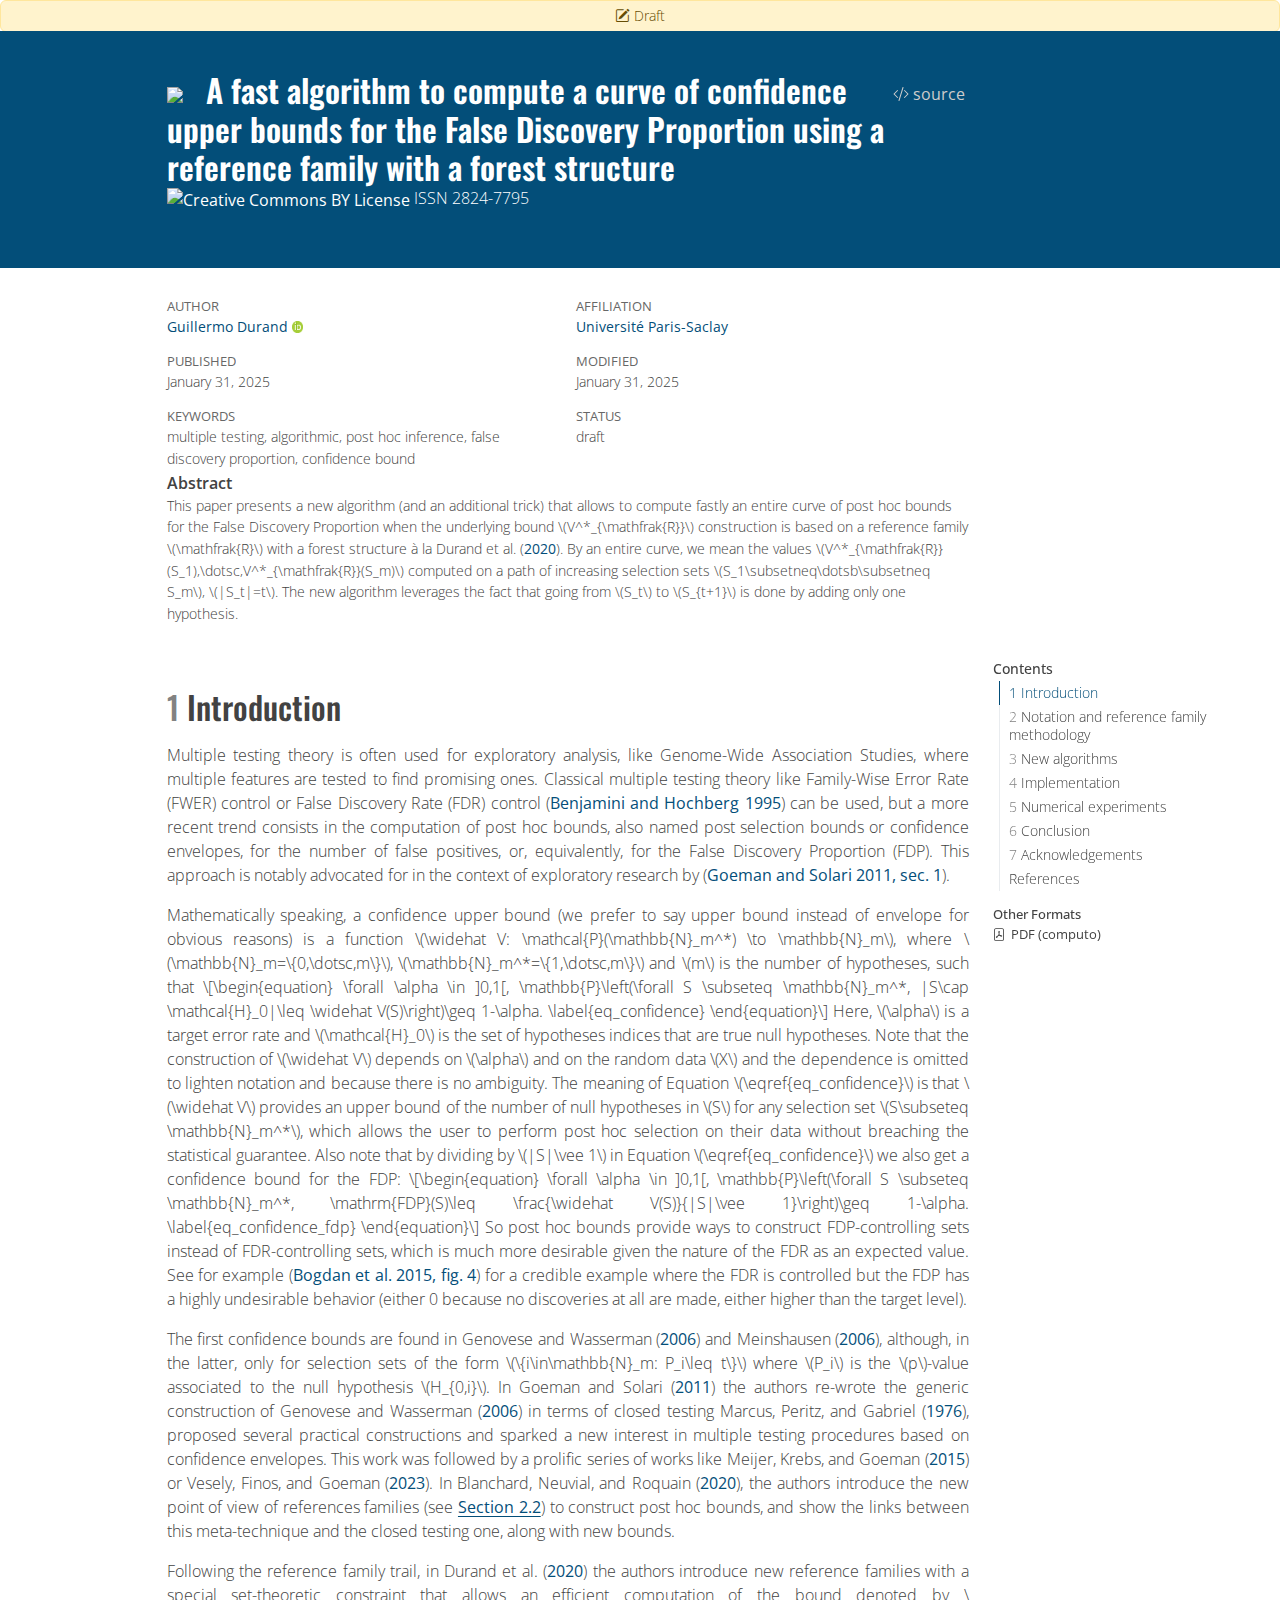
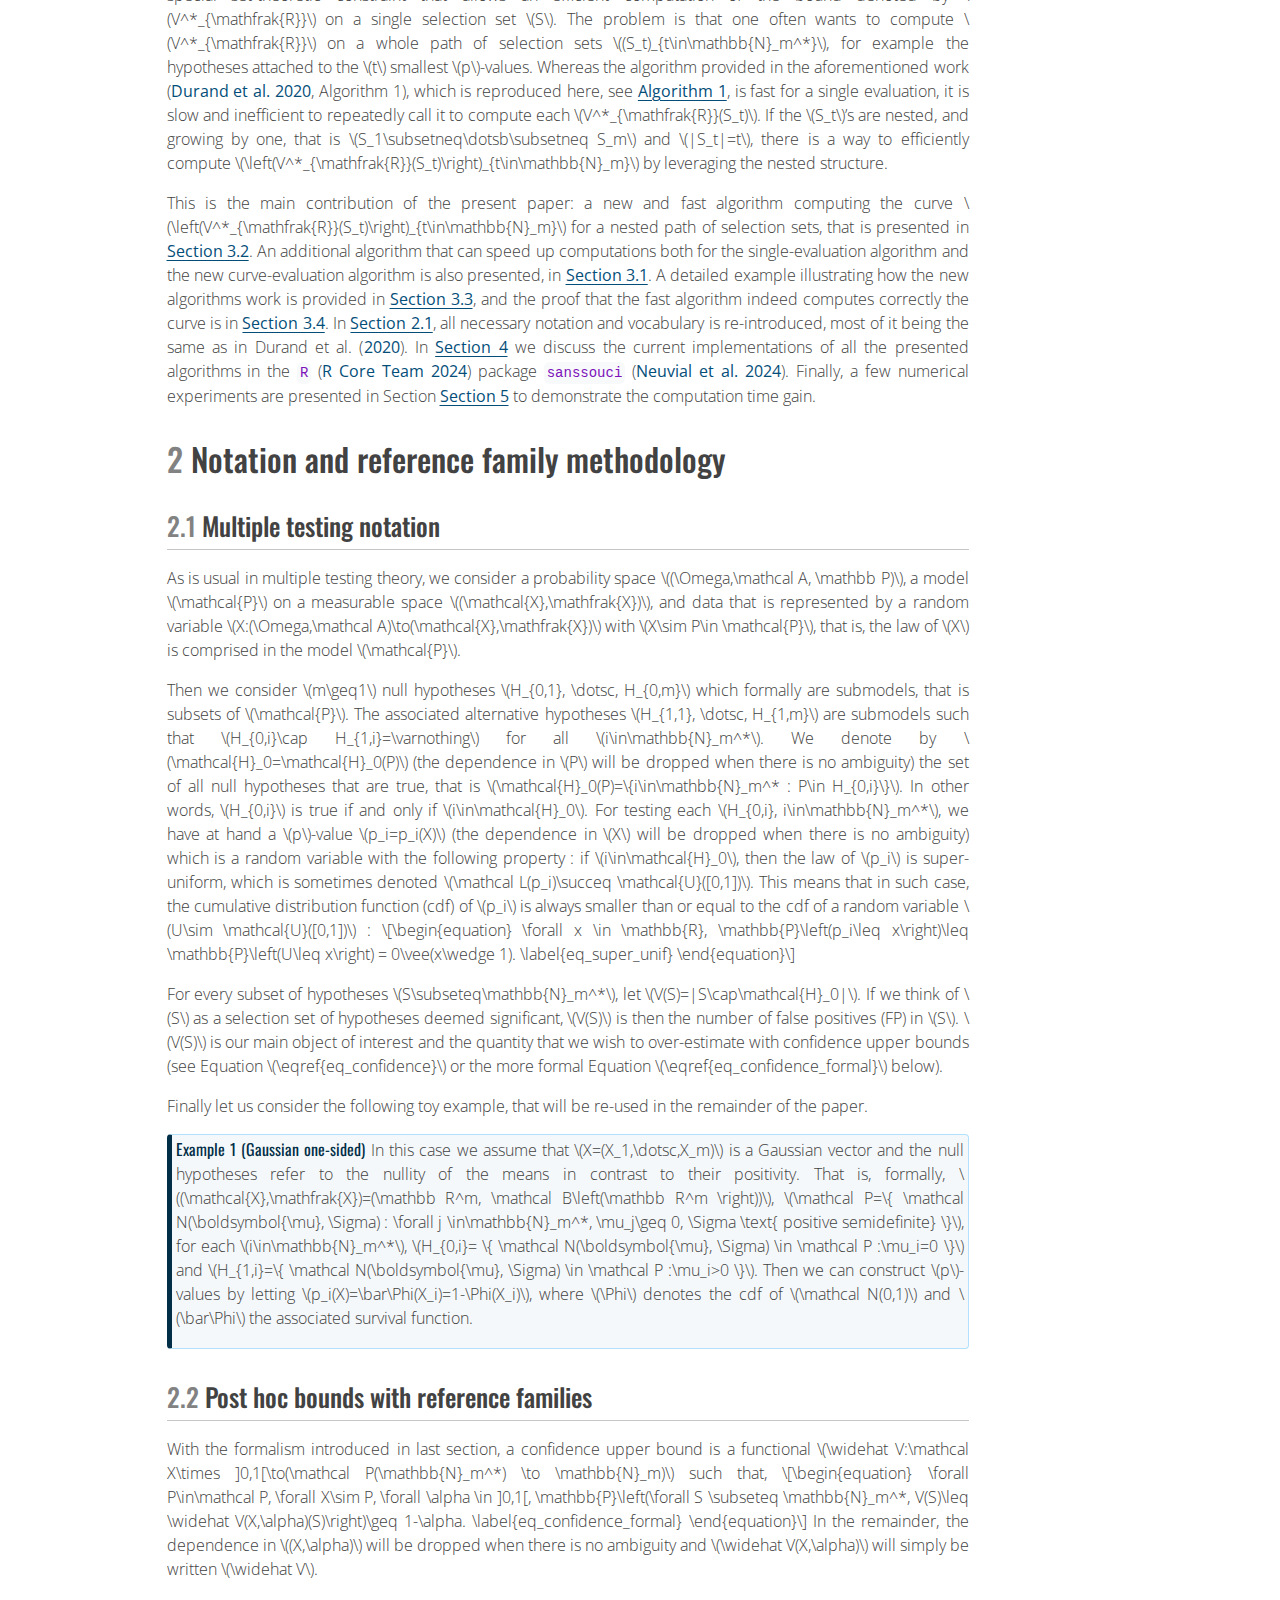
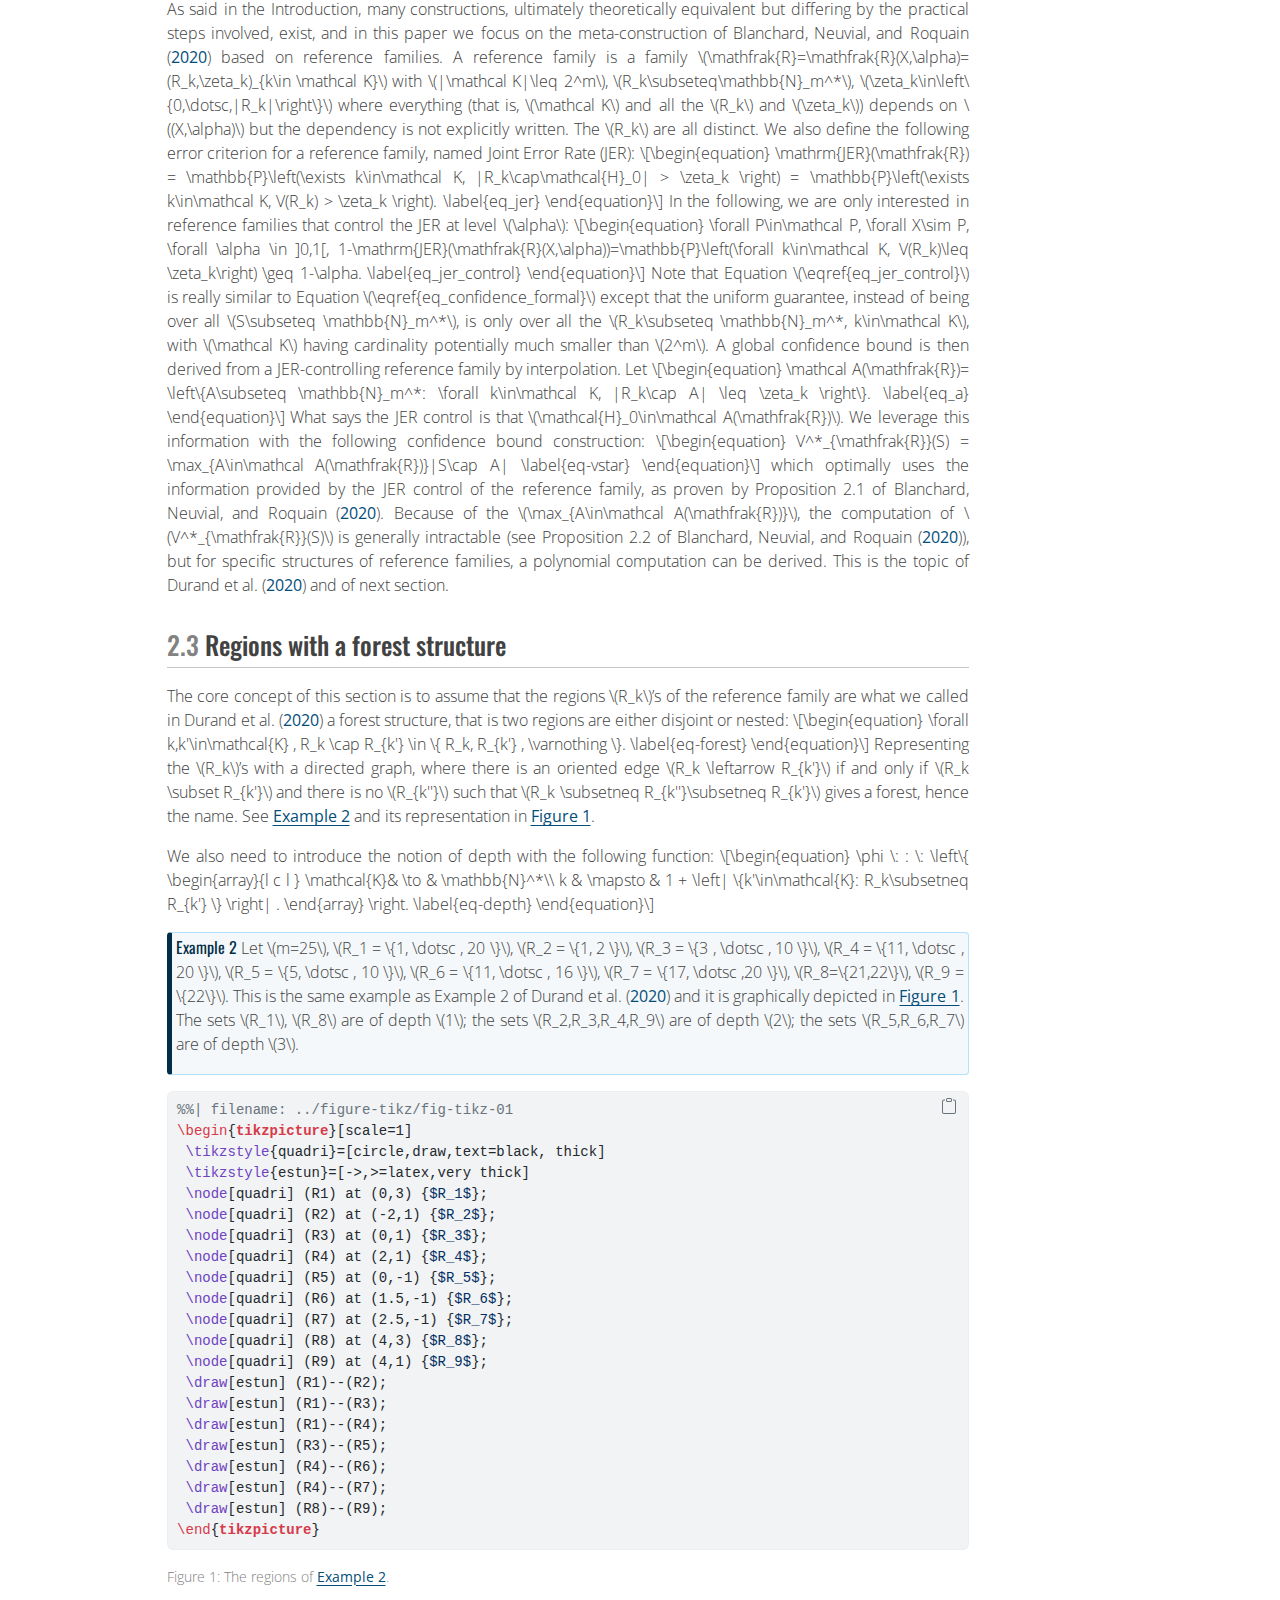
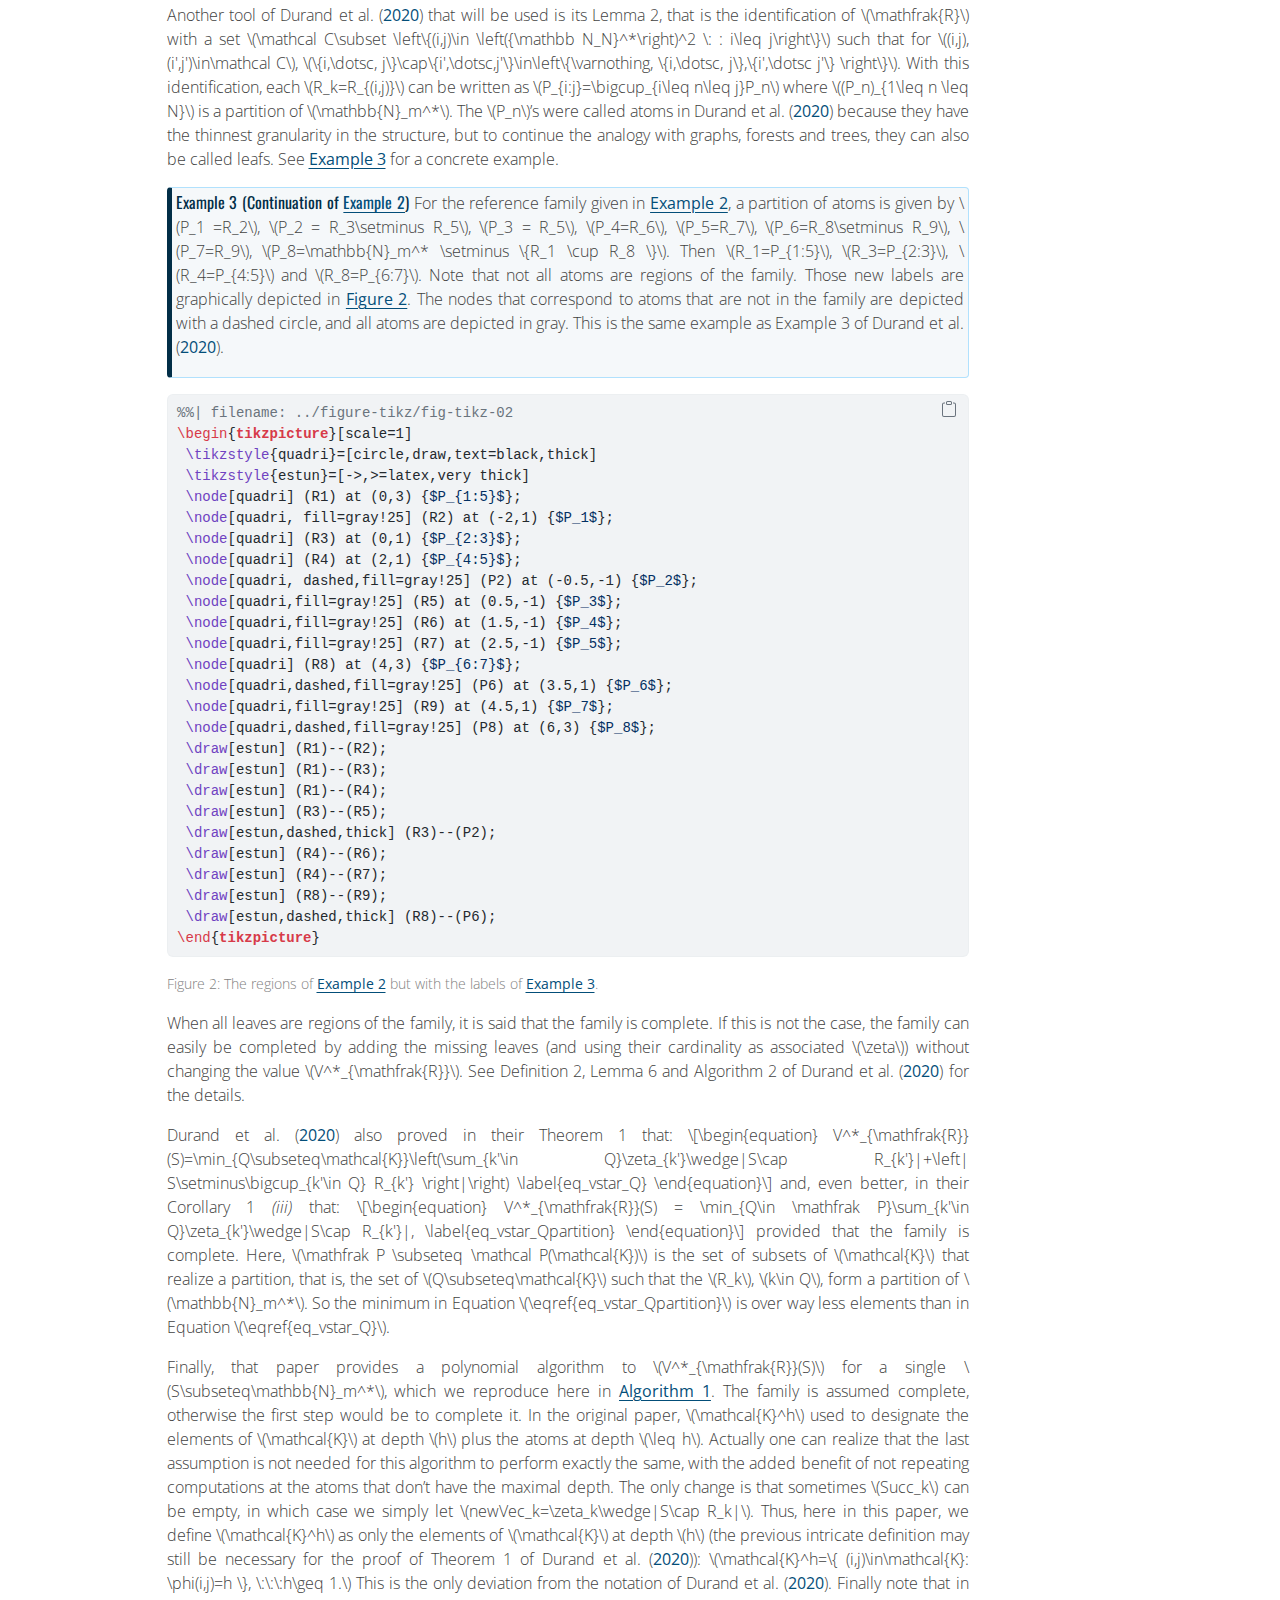
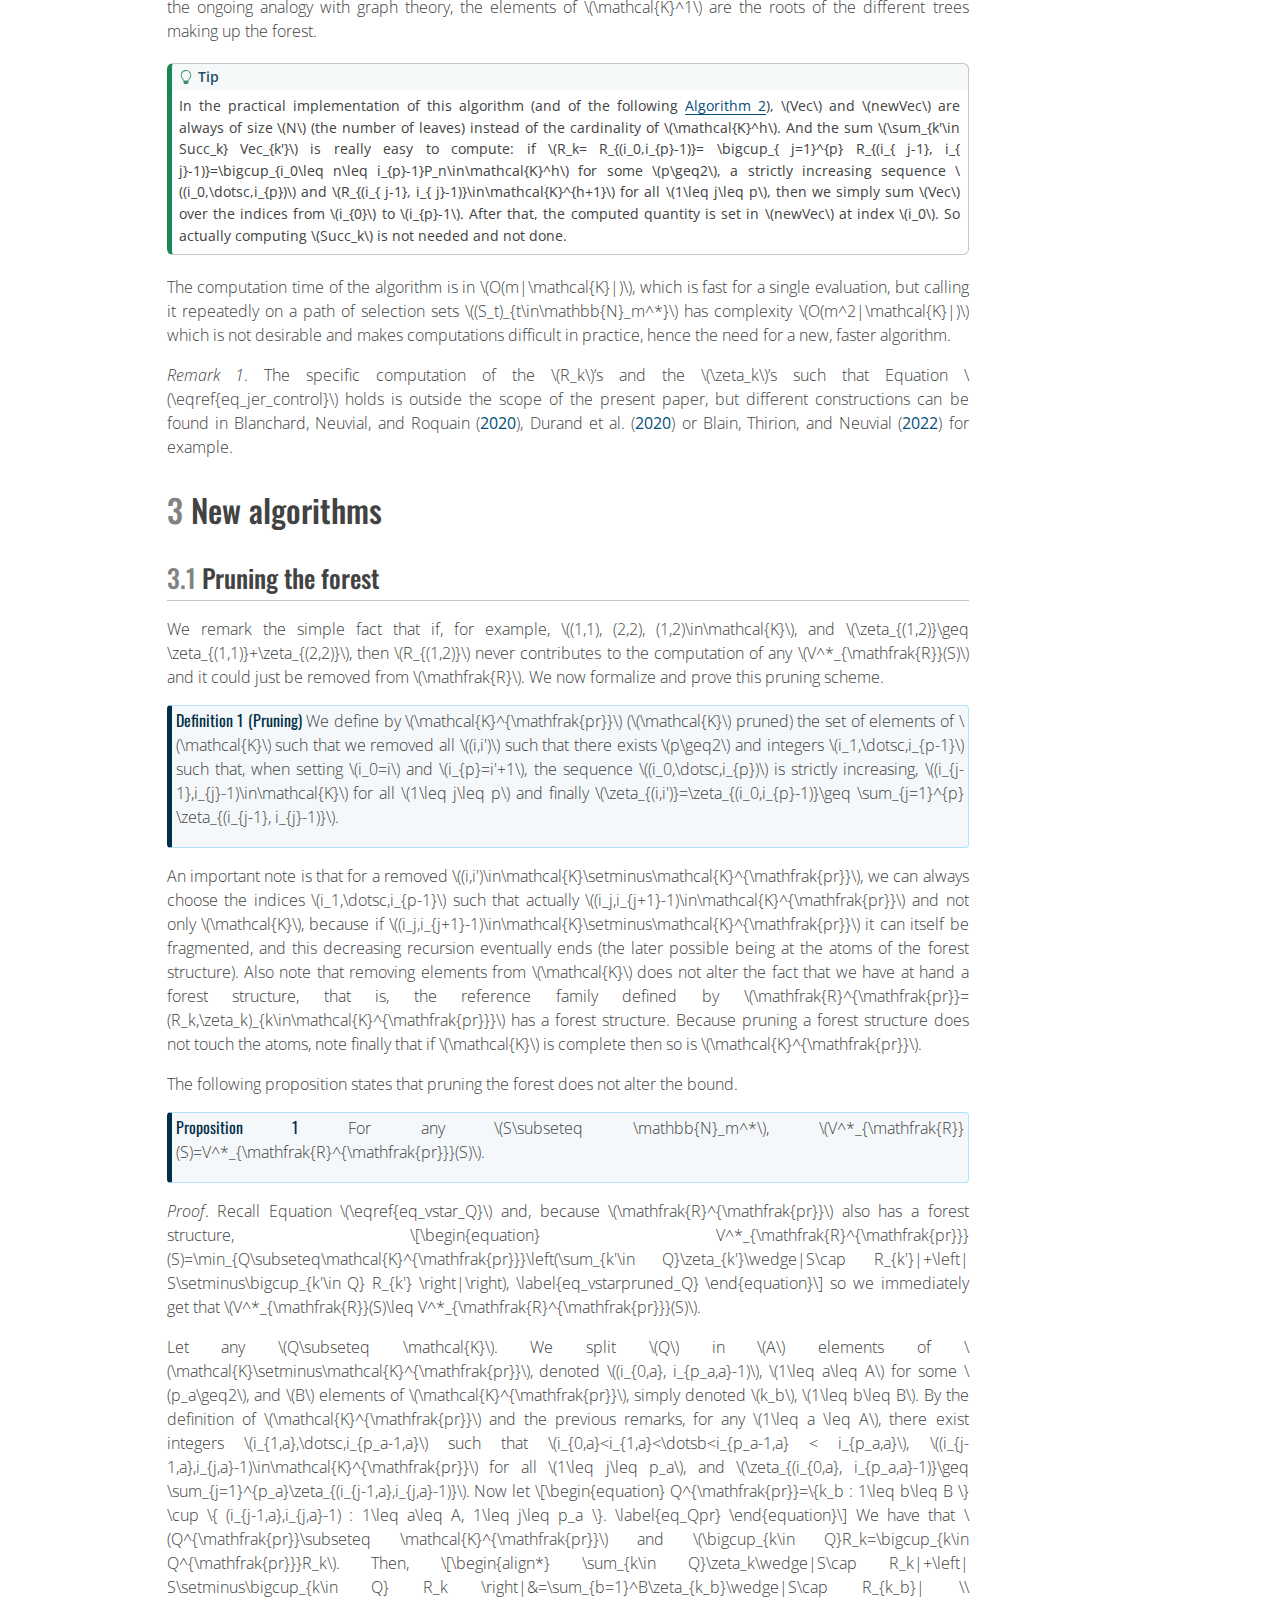
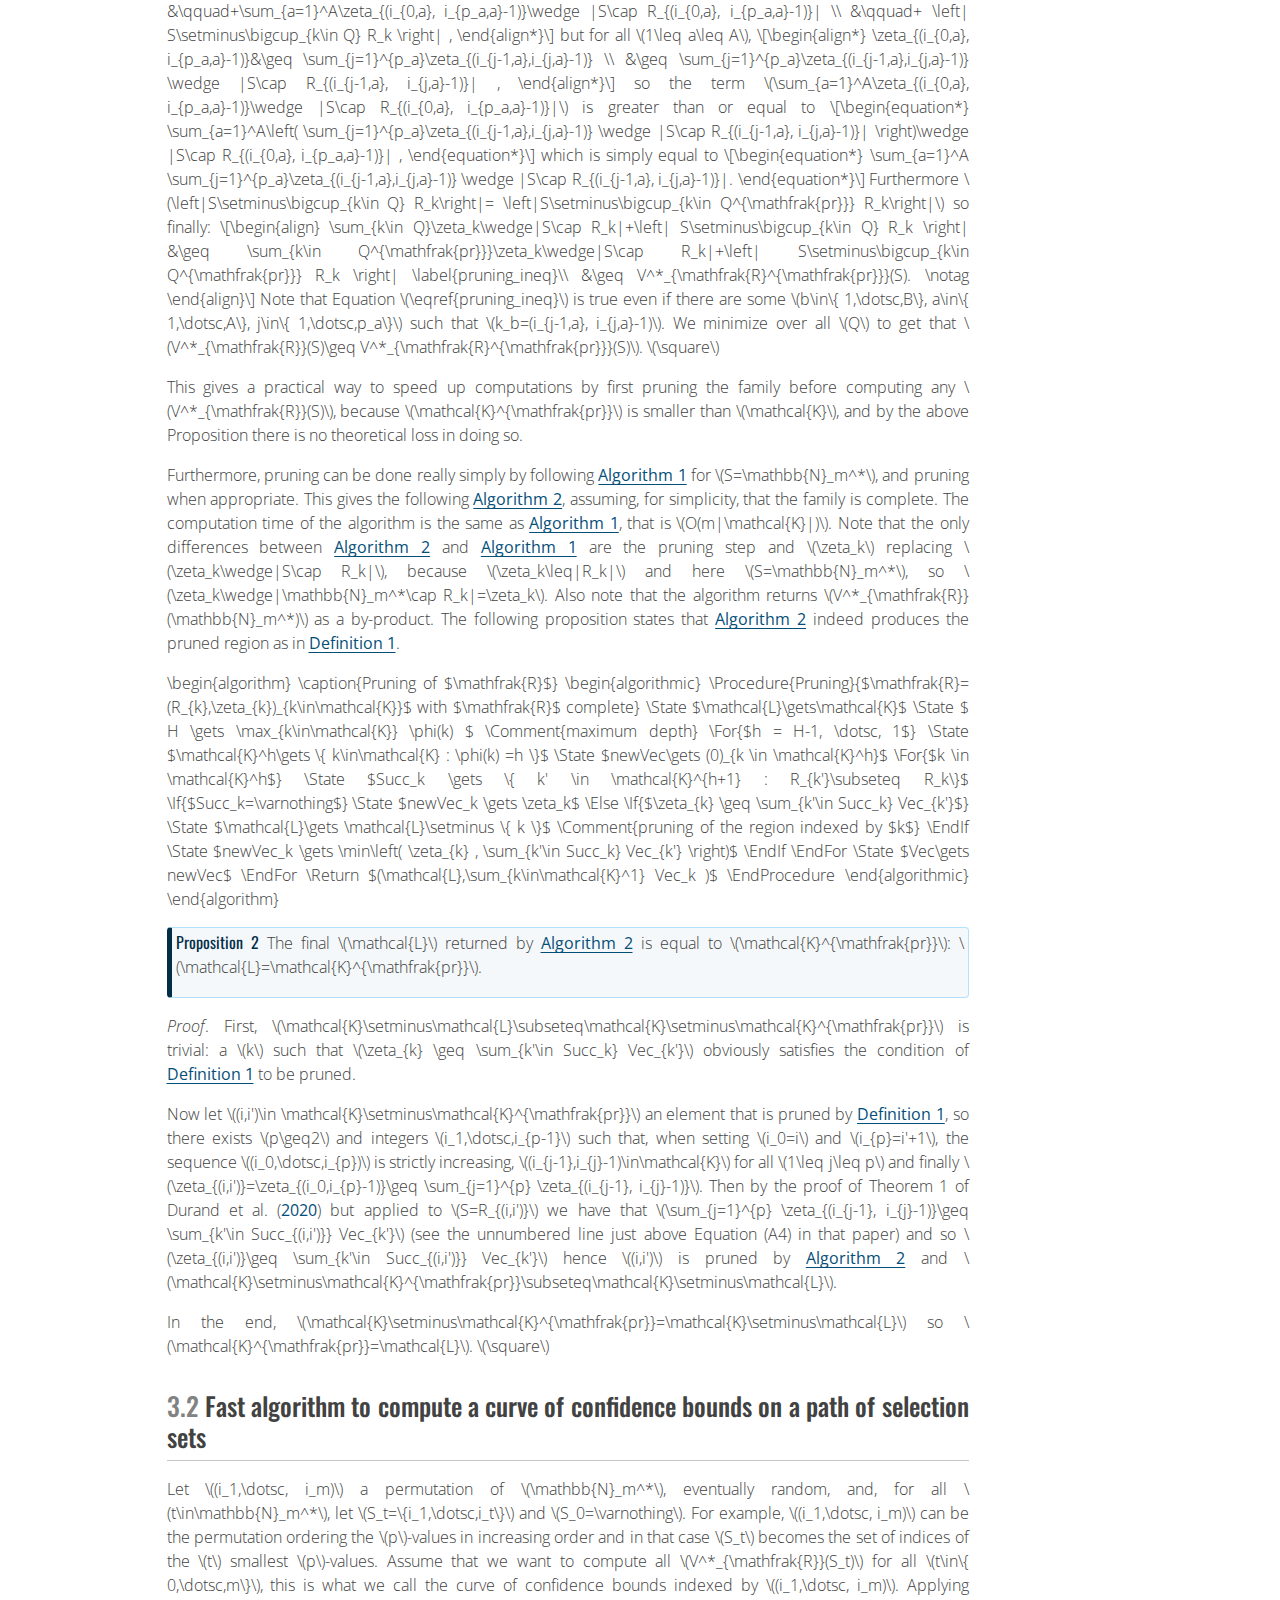
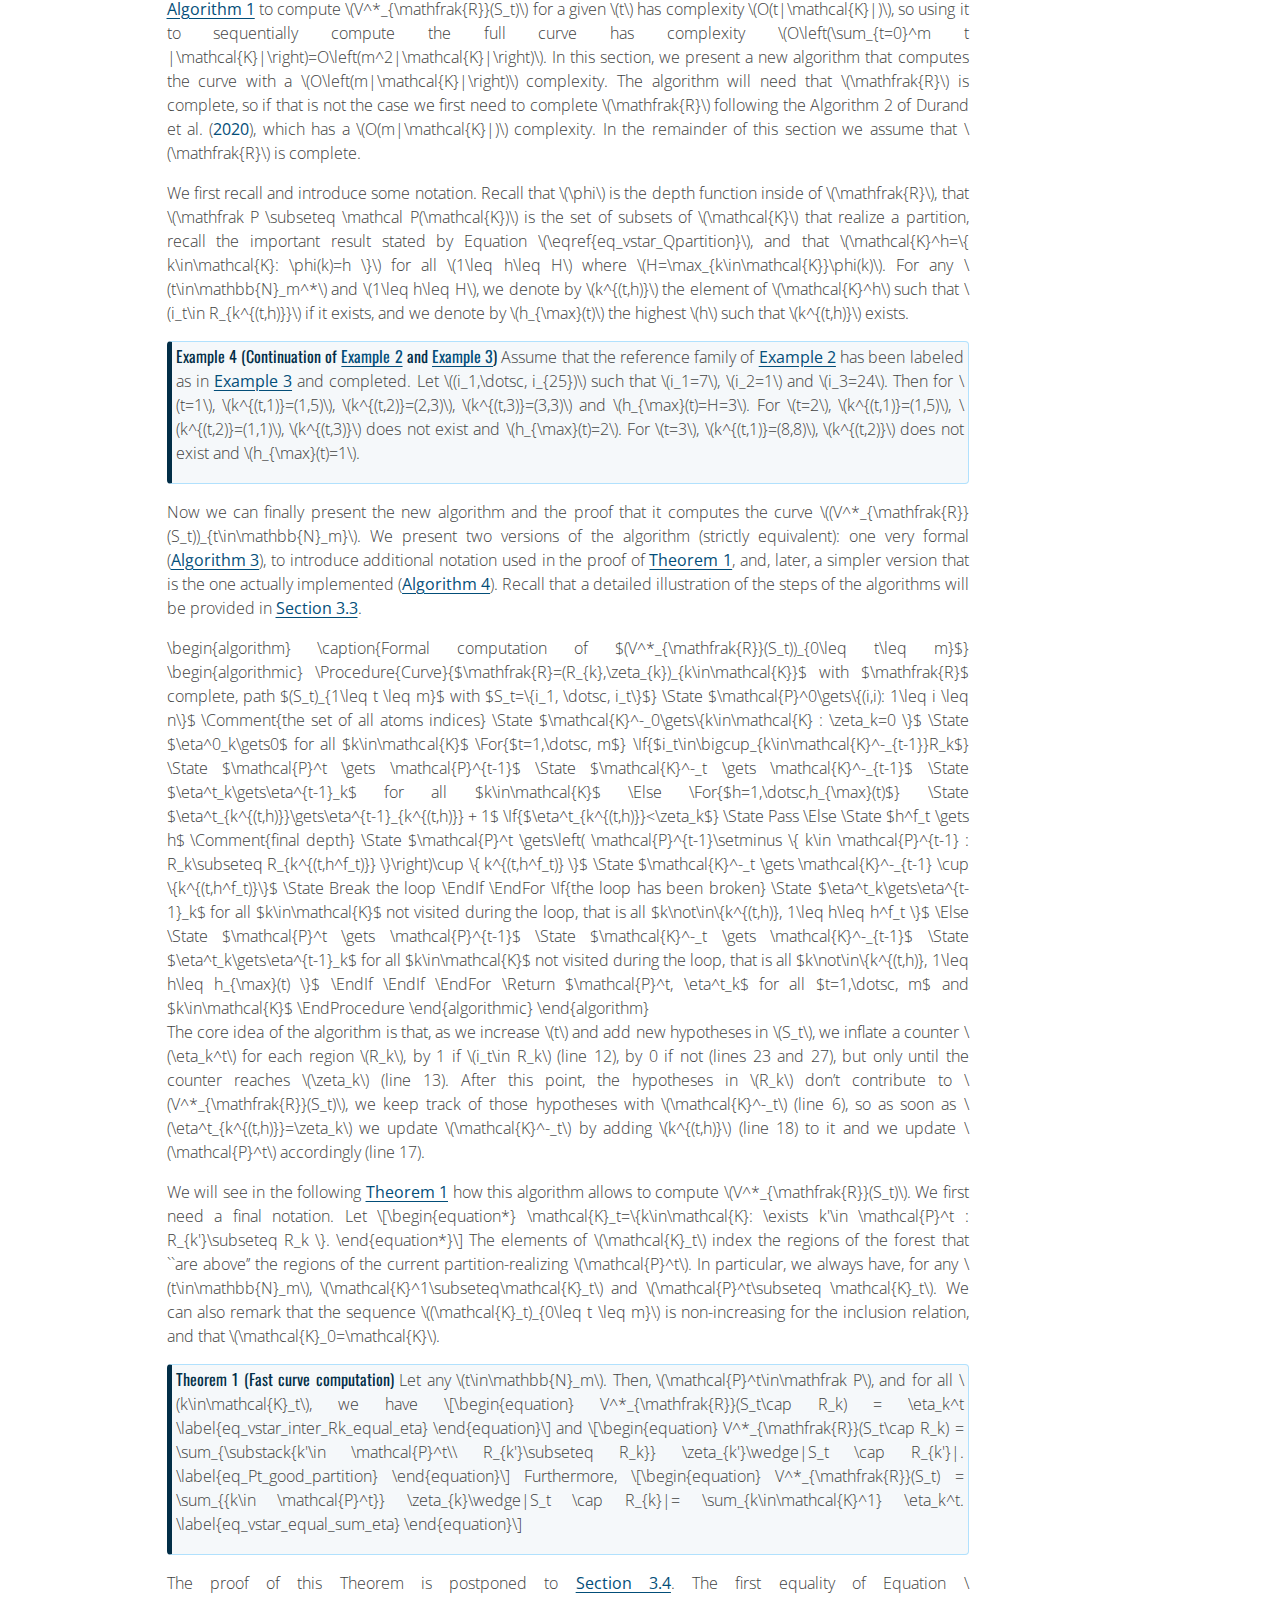
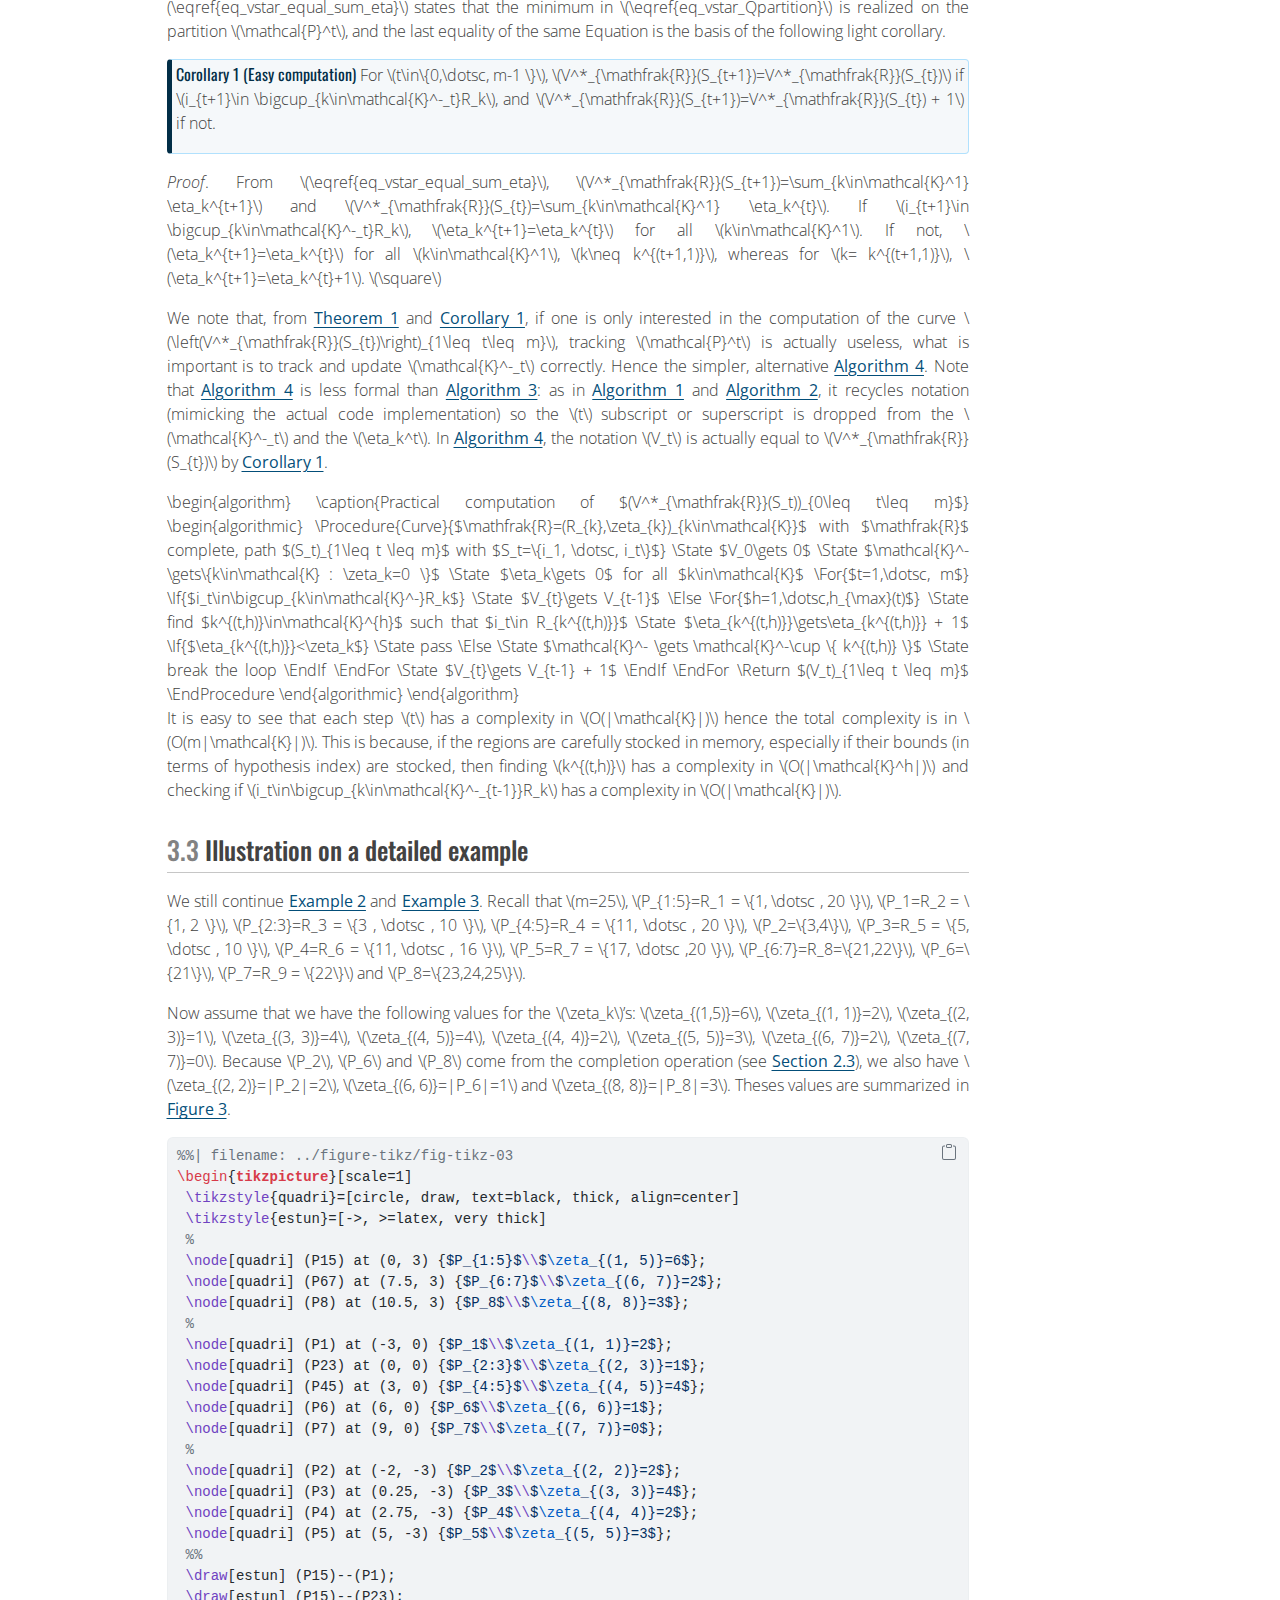
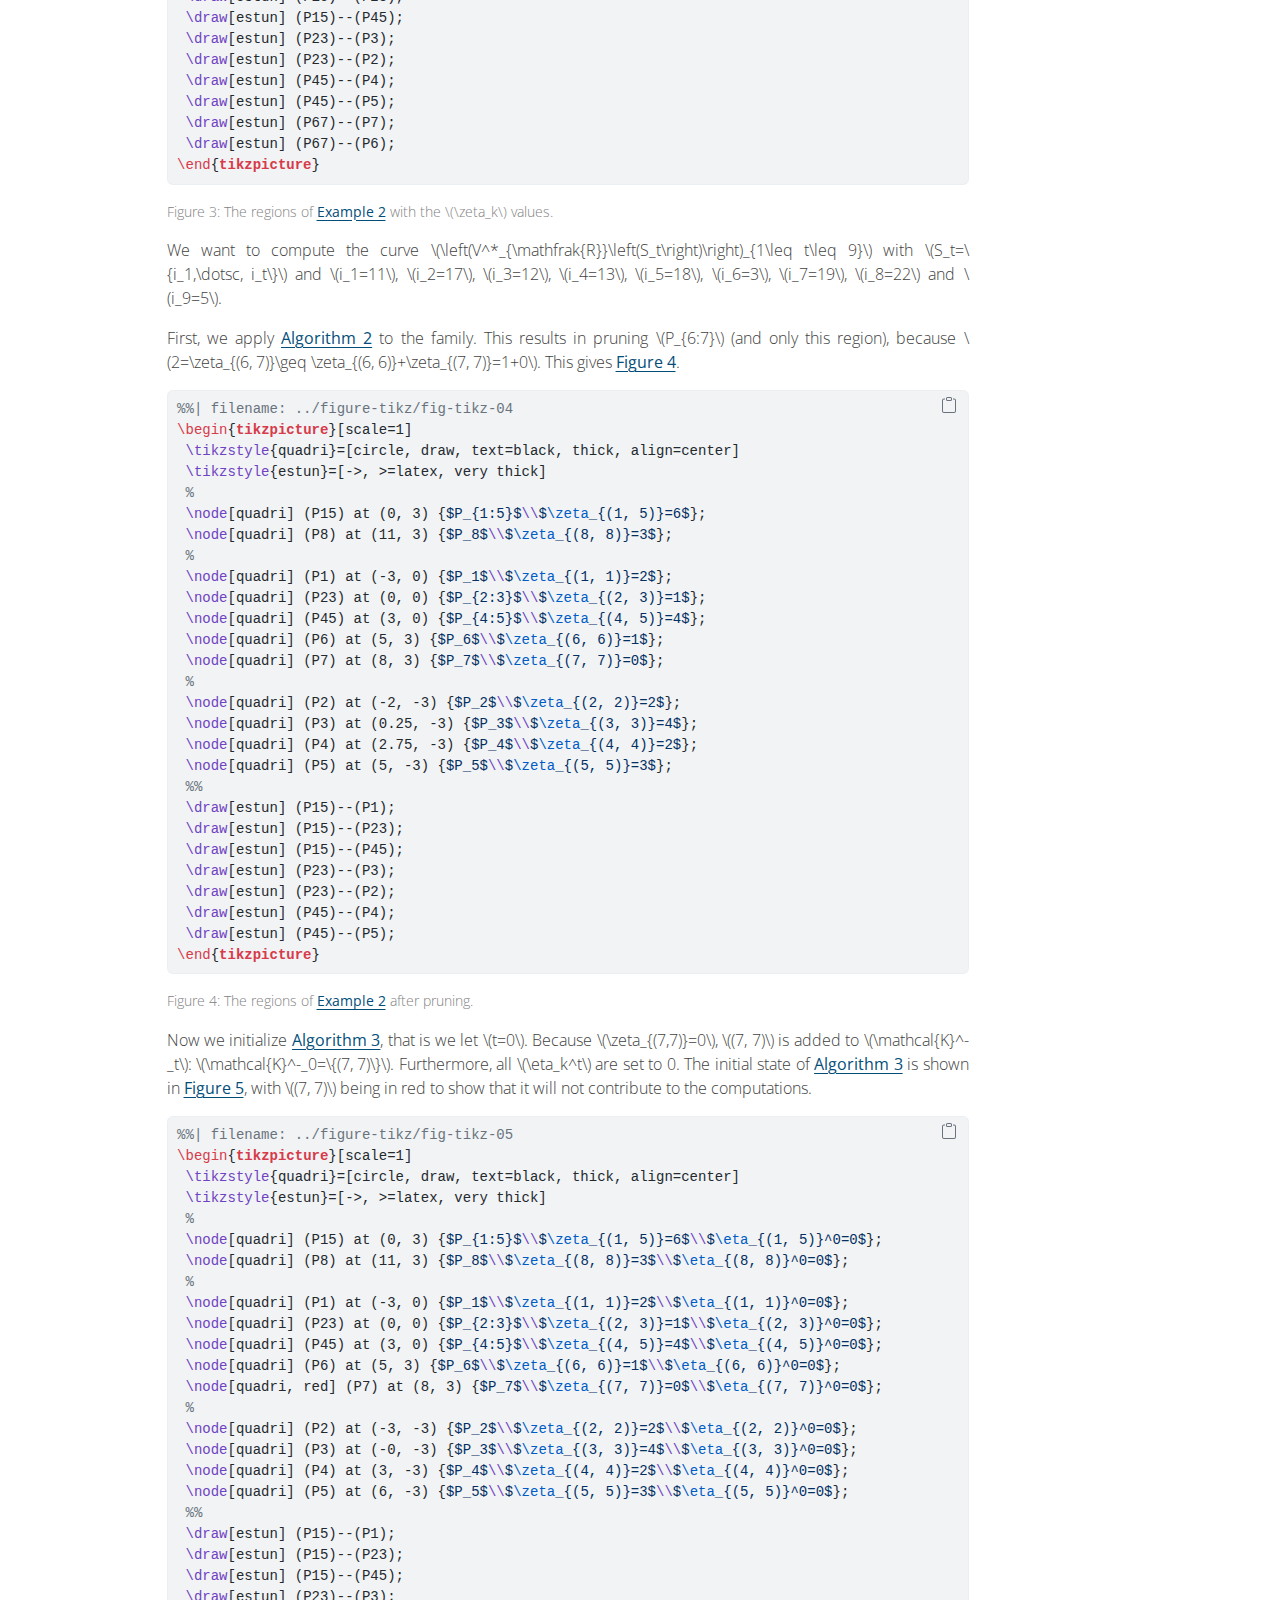
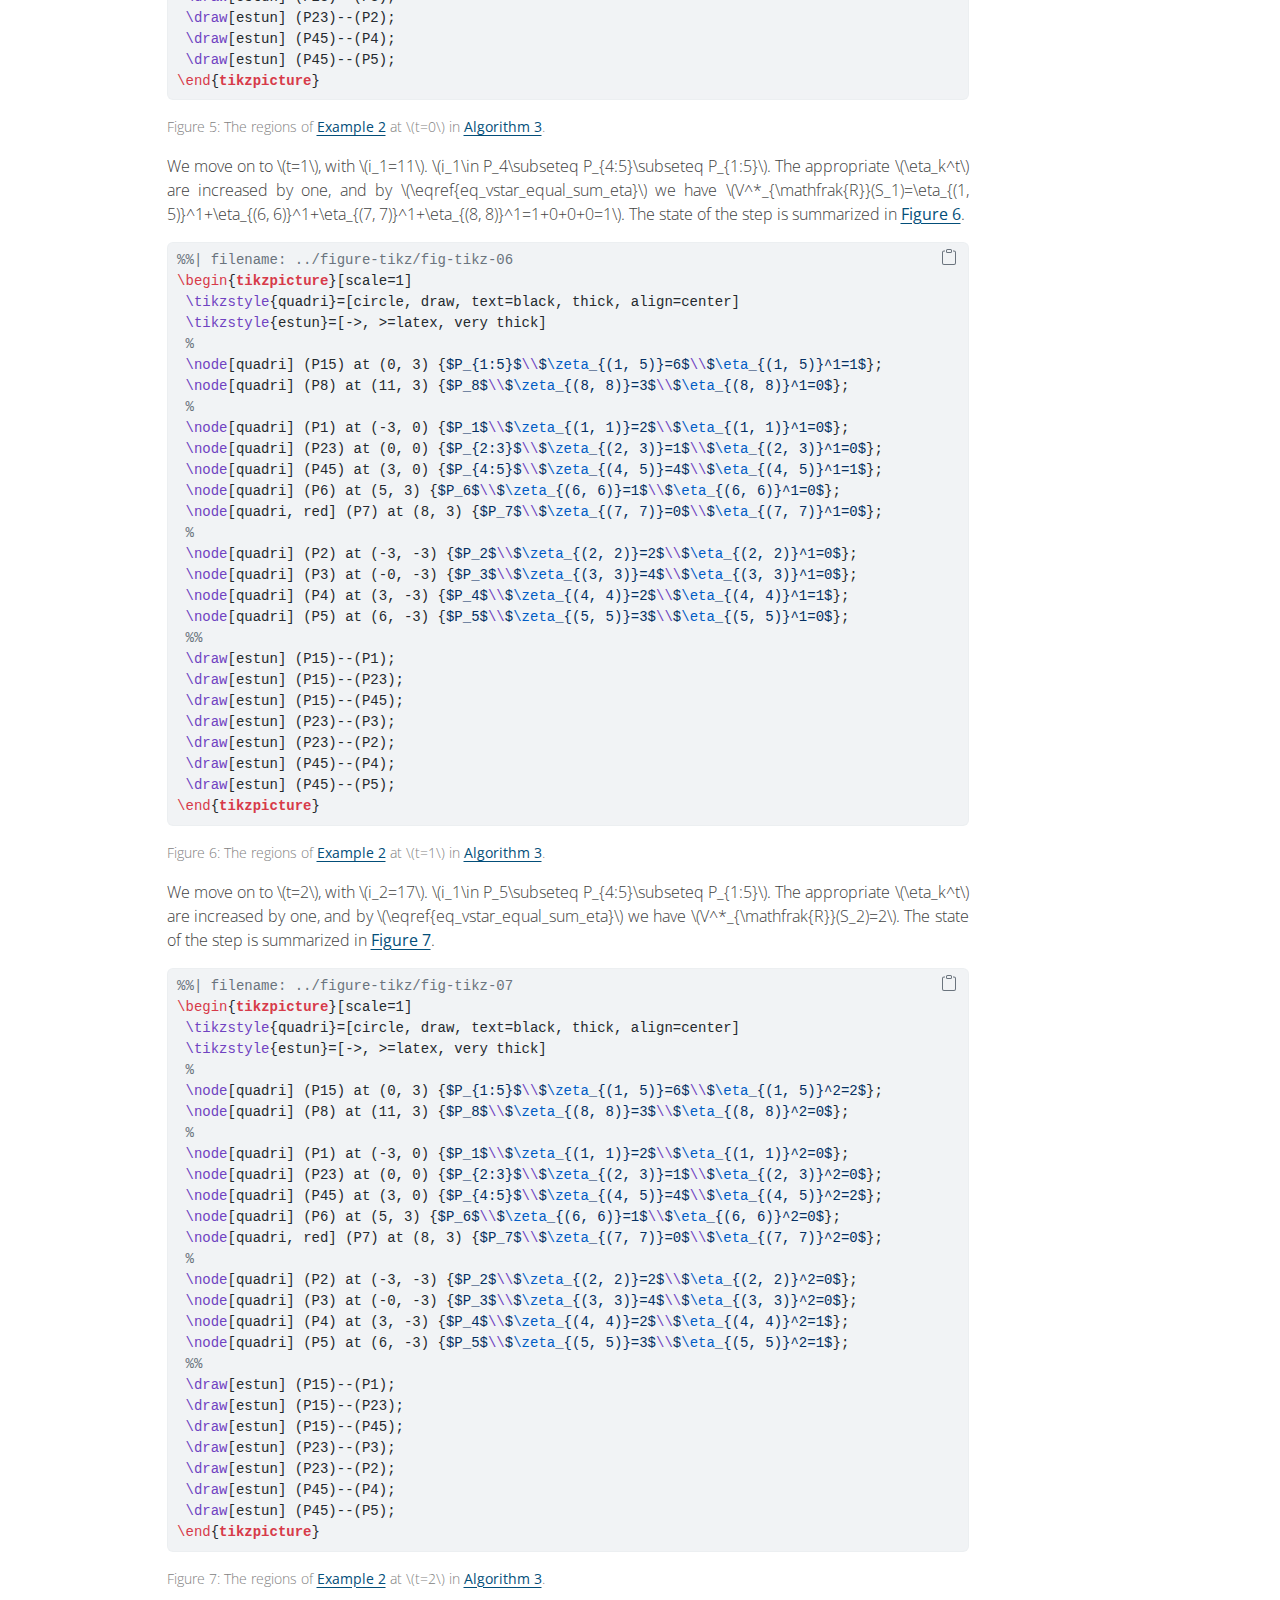
==== commit 80df5e47: "Built site for gh-pages" ====
--- a/algo-curve.html
+++ b/algo-curve.html
@@ -7,7 +7,7 @@
 <meta name="viewport" content="width=device-width, initial-scale=1.0, user-scalable=yes">
 
 <meta name="author" content="Guillermo Durand">
-<meta name="dcterms.date" content="2025-01-29">
+<meta name="dcterms.date" content="2025-01-31">
 <meta name="keywords" content="multiple testing, algorithmic, post hoc inference, false discovery proportion, confidence bound">
 
 <title>A fast algorithm to compute a curve of confidence upper bounds for the False Discovery Proportion using a reference family with a forest structure</title>
@@ -186,14 +186,14 @@
       <div>
       <div class="quarto-title-meta-heading">Published</div>
       <div class="quarto-title-meta-contents">
-        <p class="date">January 29, 2025</p>
+        <p class="date">January 31, 2025</p>
       </div>
     </div>
                                     
       <div>
       <div class="quarto-title-meta-heading">Modified</div>
       <div class="quarto-title-meta-contents">
-        <p class="date-modified">January 29, 2025</p>
+        <p class="date-modified">January 31, 2025</p>
       </div>
     </div>
       
@@ -407,7 +407,7 @@
 \label{eq_vstar_Qpartition}
 \end{equation}\]</span> provided that the family is complete. Here, <span class="math inline">\(\mathfrak P \subseteq \mathcal P(\mathcal{K})\)</span> is the set of subsets of <span class="math inline">\(\mathcal{K}\)</span> that realize a partition, that is, the set of <span class="math inline">\(Q\subseteq\mathcal{K}\)</span> such that the <span class="math inline">\(R_k\)</span>, <span class="math inline">\(k\in Q\)</span>, form a partition of <span class="math inline">\(\mathbb{N}_m^*\)</span>. So the minimum in Equation <span class="math inline">\(\eqref{eq_vstar_Qpartition}\)</span> is over way less elements than in Equation <span class="math inline">\(\eqref{eq_vstar_Q}\)</span>.</p>
 <p>Finally, that paper provides a polynomial algorithm to <span class="math inline">\(V^*_{\mathfrak{R}}(S)\)</span> for a single <span class="math inline">\(S\subseteq\mathbb{N}_m^*\)</span>, which we reproduce here in <a href="#alg-vstar" class="quarto-xref">Algorithm 1</a>. The family is assumed complete, otherwise the first step would be to complete it. In the original paper, <span class="math inline">\(\mathcal{K}^h\)</span> used to designate the elements of <span class="math inline">\(\mathcal{K}\)</span> at depth <span class="math inline">\(h\)</span> plus the atoms at depth <span class="math inline">\(\leq h\)</span>. Actually one can realize that the last assumption is not needed for this algorithm to perform exactly the same, with the added benefit of not repeating computations at the atoms that don’t have the maximal depth. The only change is that sometimes <span class="math inline">\(Succ_k\)</span> can be empty, in which case we simply let <span class="math inline">\(newVec_k=\zeta_k\wedge|S\cap R_k|\)</span>. Thus, here in this paper, we define <span class="math inline">\(\mathcal{K}^h\)</span> as only the elements of <span class="math inline">\(\mathcal{K}\)</span> at depth <span class="math inline">\(h\)</span> (the previous intricate definition may still be necessary for the proof of Theorem 1 of <span class="citation" data-cites="MR4178188">Durand et al. (<a href="#ref-MR4178188" role="doc-biblioref">2020</a>)</span>): <span class="math inline">\(\mathcal{K}^h=\{ (i,j)\in\mathcal{K}: \phi(i,j)=h      \}, \:\:\:h\geq 1.\)</span> This is the only deviation from the notation of <span class="citation" data-cites="MR4178188">Durand et al. (<a href="#ref-MR4178188" role="doc-biblioref">2020</a>)</span>. Finally note that in the ongoing analogy with graph theory, the elements of <span class="math inline">\(\mathcal{K}^1\)</span> are the roots of the different trees making up the forest.</p>
-<div id="alg-vstar" class="pseudocode-container quarto-float" data-comment-delimiter="//" data-caption-prefix="Algorithm" data-line-number="true" data-line-number-punc=":" data-indent-size="1.2em" data-no-end="false" data-pseudocode-number="1">
+<div id="alg-vstar" class="pseudocode-container quarto-float" data-indent-size="1.2em" data-line-number="true" data-no-end="false" data-caption-prefix="Algorithm" data-comment-delimiter="//" data-line-number-punc=":" data-pseudocode-number="1">
 <div class="pseudocode">
 \begin{algorithm} \caption{Computation of a given $V^*_{\mathfrak{R}}(S)$} \begin{algorithmic} \Procedure{Vstar}{S, $\mathfrak{R}=(R_{k},\zeta_{k})_{k\in\mathcal{K}}$ with $\mathfrak{R}$ complete} \State $ H \gets \max_{k\in\mathcal{K}} \phi(k) $ \Comment{maximum depth} \For{$h = H-1, \dotsc, 1$} \State $\mathcal{K}^h\gets \{ k\in\mathcal{K} : \phi(k) =h \}$ \State $newVec\gets (0)_{k \in \mathcal{K}^h}$ \For{$k \in \mathcal{K}^h$} \State $Succ_k \gets \{ k' \in \mathcal{K}^{h+1} : R_{k'}\subseteq R_k\}$ \If{$Succ_k=\varnothing$} \State $newVec_k \gets \zeta_k\wedge|S\cap R_k|$ \Else \State $newVec_k \gets \min\left( \zeta_{k}\wedge|S\cap R_k| , \sum_{k'\in Succ_k} Vec_{k'} \right)$ \EndIf \EndFor \State $Vec\gets newVec$ \EndFor \Return $\sum_{k\in\mathcal{K}^1} Vec_k $ \EndProcedure \end{algorithmic} \end{algorithm}
 </div>
@@ -470,7 +470,7 @@
 </div>
 <p>This gives a practical way to speed up computations by first pruning the family before computing any <span class="math inline">\(V^*_{\mathfrak{R}}(S)\)</span>, because <span class="math inline">\(\mathcal{K}^{\mathfrak{pr}}\)</span> is smaller than <span class="math inline">\(\mathcal{K}\)</span>, and by the above Proposition there is no theoretical loss in doing so.</p>
 <p>Furthermore, pruning can be done really simply by following <a href="#alg-vstar" class="quarto-xref">Algorithm 1</a> for <span class="math inline">\(S=\mathbb{N}_m^*\)</span>, and pruning when appropriate. This gives the following <a href="#alg-pruning" class="quarto-xref">Algorithm 2</a>, assuming, for simplicity, that the family is complete. The computation time of the algorithm is the same as <a href="#alg-vstar" class="quarto-xref">Algorithm 1</a>, that is <span class="math inline">\(O(m|\mathcal{K}|)\)</span>. Note that the only differences between <a href="#alg-pruning" class="quarto-xref">Algorithm 2</a> and <a href="#alg-vstar" class="quarto-xref">Algorithm 1</a> are the pruning step and <span class="math inline">\(\zeta_k\)</span> replacing <span class="math inline">\(\zeta_k\wedge|S\cap R_k|\)</span>, because <span class="math inline">\(\zeta_k\leq|R_k|\)</span> and here <span class="math inline">\(S=\mathbb{N}_m^*\)</span>, so <span class="math inline">\(\zeta_k\wedge|\mathbb{N}_m^*\cap R_k|=\zeta_k\)</span>. Also note that the algorithm returns <span class="math inline">\(V^*_{\mathfrak{R}}(\mathbb{N}_m^*)\)</span> as a by-product. The following proposition states that <a href="#alg-pruning" class="quarto-xref">Algorithm 2</a> indeed produces the pruned region as in <a href="#def-pruning" class="quarto-xref">Definition&nbsp;1</a>.</p>
-<div id="alg-pruning" class="pseudocode-container quarto-float" data-comment-delimiter="//" data-caption-prefix="Algorithm" data-line-number="true" data-line-number-punc=":" data-indent-size="1.2em" data-no-end="false" data-pseudocode-number="2">
+<div id="alg-pruning" class="pseudocode-container quarto-float" data-indent-size="1.2em" data-line-number="true" data-no-end="false" data-caption-prefix="Algorithm" data-comment-delimiter="//" data-line-number-punc=":" data-pseudocode-number="2">
 <div class="pseudocode">
 \begin{algorithm} \caption{Pruning of $\mathfrak{R}$} \begin{algorithmic} \Procedure{Pruning}{$\mathfrak{R}=(R_{k},\zeta_{k})_{k\in\mathcal{K}}$ with $\mathfrak{R}$ complete} \State $\mathcal{L}\gets\mathcal{K}$ \State $ H \gets \max_{k\in\mathcal{K}} \phi(k) $ \Comment{maximum depth} \For{$h = H-1, \dotsc, 1$} \State $\mathcal{K}^h\gets \{ k\in\mathcal{K} : \phi(k) =h \}$ \State $newVec\gets (0)_{k \in \mathcal{K}^h}$ \For{$k \in \mathcal{K}^h$} \State $Succ_k \gets \{ k' \in \mathcal{K}^{h+1} : R_{k'}\subseteq R_k\}$ \If{$Succ_k=\varnothing$} \State $newVec_k \gets \zeta_k$ \Else \If{$\zeta_{k} \geq \sum_{k'\in Succ_k} Vec_{k'}$} \State $\mathcal{L}\gets \mathcal{L}\setminus \{ k \}$ \Comment{pruning of the region indexed by $k$} \EndIf \State $newVec_k \gets \min\left( \zeta_{k} , \sum_{k'\in Succ_k} Vec_{k'} \right)$ \EndIf \EndFor \State $Vec\gets newVec$ \EndFor \Return $(\mathcal{L},\sum_{k\in\mathcal{K}^1} Vec_k )$ \EndProcedure \end{algorithmic} \end{algorithm}
 </div>
@@ -492,7 +492,7 @@
 <p><span class="theorem-title"><strong>Example 4 (Continuation of <a href="#exm-toy-forest" class="quarto-xref">Example&nbsp;2</a> and <a href="#exm-toy-leaves" class="quarto-xref">Example&nbsp;3</a>)</strong></span> Assume that the reference family of <a href="#exm-toy-forest" class="quarto-xref">Example&nbsp;2</a> has been labeled as in <a href="#exm-toy-leaves" class="quarto-xref">Example&nbsp;3</a> and completed. Let <span class="math inline">\((i_1,\dotsc, i_{25})\)</span> such that <span class="math inline">\(i_1=7\)</span>, <span class="math inline">\(i_2=1\)</span> and <span class="math inline">\(i_3=24\)</span>. Then for <span class="math inline">\(t=1\)</span>, <span class="math inline">\(k^{(t,1)}=(1,5)\)</span>, <span class="math inline">\(k^{(t,2)}=(2,3)\)</span>, <span class="math inline">\(k^{(t,3)}=(3,3)\)</span> and <span class="math inline">\(h_{\max}(t)=H=3\)</span>. For <span class="math inline">\(t=2\)</span>, <span class="math inline">\(k^{(t,1)}=(1,5)\)</span>, <span class="math inline">\(k^{(t,2)}=(1,1)\)</span>, <span class="math inline">\(k^{(t,3)}\)</span> does not exist and <span class="math inline">\(h_{\max}(t)=2\)</span>. For <span class="math inline">\(t=3\)</span>, <span class="math inline">\(k^{(t,1)}=(8,8)\)</span>, <span class="math inline">\(k^{(t,2)}\)</span> does not exist and <span class="math inline">\(h_{\max}(t)=1\)</span>.</p>
 </div>
 <p>Now we can finally present the new algorithm and the proof that it computes the curve <span class="math inline">\((V^*_{\mathfrak{R}}(S_t))_{t\in\mathbb{N}_m}\)</span>. We present two versions of the algorithm (strictly equivalent): one very formal (<a href="#alg-formal-curve" class="quarto-xref">Algorithm 3</a>), to introduce additional notation used in the proof of <a href="#thm-curve-path" class="quarto-xref">Theorem&nbsp;1</a>, and, later, a simpler version that is the one actually implemented (<a href="#alg-curve" class="quarto-xref">Algorithm 4</a>). Recall that a detailed illustration of the steps of the algorithms will be provided in <a href="#sec-example" class="quarto-xref">Section&nbsp;3.3</a>.</p>
-<div id="alg-formal-curve" class="pseudocode-container quarto-float" data-comment-delimiter="//" data-caption-prefix="Algorithm" data-line-number="true" data-line-number-punc=":" data-indent-size="1.2em" data-no-end="false" data-pseudocode-number="3">
+<div id="alg-formal-curve" class="pseudocode-container quarto-float" data-indent-size="1.2em" data-line-number="true" data-no-end="false" data-caption-prefix="Algorithm" data-comment-delimiter="//" data-line-number-punc=":" data-pseudocode-number="3">
 <div class="pseudocode">
 \begin{algorithm} \caption{Formal computation of $(V^*_{\mathfrak{R}}(S_t))_{0\leq t\leq m}$} \begin{algorithmic} \Procedure{Curve}{$\mathfrak{R}=(R_{k},\zeta_{k})_{k\in\mathcal{K}}$ with $\mathfrak{R}$ complete, path $(S_t)_{1\leq t \leq m}$ with $S_t=\{i_1, \dotsc, i_t\}$} \State $\mathcal{P}^0\gets\{(i,i): 1\leq i \leq n\}$ \Comment{the set of all atoms indices} \State $\mathcal{K}^-_0\gets\{k\in\mathcal{K} : \zeta_k=0 \}$ \State $\eta^0_k\gets0$ for all $k\in\mathcal{K}$ \For{$t=1,\dotsc, m$} \If{$i_t\in\bigcup_{k\in\mathcal{K}^-_{t-1}}R_k$} \State $\mathcal{P}^t \gets \mathcal{P}^{t-1}$ \State $\mathcal{K}^-_t \gets \mathcal{K}^-_{t-1}$ \State $\eta^t_k\gets\eta^{t-1}_k$ for all $k\in\mathcal{K}$ \Else \For{$h=1,\dotsc,h_{\max}(t)$} \State $\eta^t_{k^{(t,h)}}\gets\eta^{t-1}_{k^{(t,h)}} + 1$ \If{$\eta^t_{k^{(t,h)}}&lt;\zeta_k$} \State Pass \Else \State $h^f_t \gets h$ \Comment{final depth} \State $\mathcal{P}^t \gets\left( \mathcal{P}^{t-1}\setminus \{ k\in \mathcal{P}^{t-1} : R_k\subseteq R_{k^{(t,h^f_t)}} \}\right)\cup \{ k^{(t,h^f_t)} \}$ \State $\mathcal{K}^-_t \gets \mathcal{K}^-_{t-1} \cup \{k^{(t,h^f_t)}\}$ \State Break the loop \EndIf \EndFor \If{the loop has been broken} \State $\eta^t_k\gets\eta^{t-1}_k$ for all $k\in\mathcal{K}$ not visited during the loop, that is all $k\not\in\{k^{(t,h)}, 1\leq h\leq h^f_t \}$ \Else \State $\mathcal{P}^t \gets \mathcal{P}^{t-1}$ \State $\mathcal{K}^-_t \gets \mathcal{K}^-_{t-1}$ \State $\eta^t_k\gets\eta^{t-1}_k$ for all $k\in\mathcal{K}$ not visited during the loop, that is all $k\not\in\{k^{(t,h)}, 1\leq h\leq h_{\max}(t) \}$ \EndIf \EndIf \EndFor \Return $\mathcal{P}^t, \eta^t_k$ for all $t=1,\dotsc, m$ and $k\in\mathcal{K}$ \EndProcedure \end{algorithmic} \end{algorithm}
 </div>
@@ -521,7 +521,7 @@
 <p><span class="proof-title"><em>Proof</em>. </span>From <span class="math inline">\(\eqref{eq_vstar_equal_sum_eta}\)</span>, <span class="math inline">\(V^*_{\mathfrak{R}}(S_{t+1})=\sum_{k\in\mathcal{K}^1} \eta_k^{t+1}\)</span> and <span class="math inline">\(V^*_{\mathfrak{R}}(S_{t})=\sum_{k\in\mathcal{K}^1} \eta_k^{t}\)</span>. If <span class="math inline">\(i_{t+1}\in \bigcup_{k\in\mathcal{K}^-_t}R_k\)</span>, <span class="math inline">\(\eta_k^{t+1}=\eta_k^{t}\)</span> for all <span class="math inline">\(k\in\mathcal{K}^1\)</span>. If not, <span class="math inline">\(\eta_k^{t+1}=\eta_k^{t}\)</span> for all <span class="math inline">\(k\in\mathcal{K}^1\)</span>, <span class="math inline">\(k\neq k^{(t+1,1)}\)</span>, whereas for <span class="math inline">\(k= k^{(t+1,1)}\)</span>, <span class="math inline">\(\eta_k^{t+1}=\eta_k^{t}+1\)</span>. <span class="math inline">\(\square\)</span></p>
 </div>
 <p>We note that, from <a href="#thm-curve-path" class="quarto-xref">Theorem&nbsp;1</a> and <a href="#cor-easy-impl" class="quarto-xref">Corollary&nbsp;1</a>, if one is only interested in the computation of the curve <span class="math inline">\(\left(V^*_{\mathfrak{R}}(S_{t})\right)_{1\leq t\leq m}\)</span>, tracking <span class="math inline">\(\mathcal{P}^t\)</span> is actually useless, what is important is to track and update <span class="math inline">\(\mathcal{K}^-_t\)</span> correctly. Hence the simpler, alternative <a href="#alg-curve" class="quarto-xref">Algorithm 4</a>. Note that <a href="#alg-curve" class="quarto-xref">Algorithm 4</a> is less formal than <a href="#alg-formal-curve" class="quarto-xref">Algorithm 3</a>: as in <a href="#alg-vstar" class="quarto-xref">Algorithm 1</a> and <a href="#alg-pruning" class="quarto-xref">Algorithm 2</a>, it recycles notation (mimicking the actual code implementation) so the <span class="math inline">\(t\)</span> subscript or superscript is dropped from the <span class="math inline">\(\mathcal{K}^-_t\)</span> and the <span class="math inline">\(\eta_k^t\)</span>. In <a href="#alg-curve" class="quarto-xref">Algorithm 4</a>, the notation <span class="math inline">\(V_t\)</span> is actually equal to <span class="math inline">\(V^*_{\mathfrak{R}}(S_{t})\)</span> by <a href="#cor-easy-impl" class="quarto-xref">Corollary&nbsp;1</a>.</p>
-<div id="alg-curve" class="pseudocode-container quarto-float" data-comment-delimiter="//" data-caption-prefix="Algorithm" data-line-number="true" data-line-number-punc=":" data-indent-size="1.2em" data-no-end="false" data-pseudocode-number="4">
+<div id="alg-curve" class="pseudocode-container quarto-float" data-indent-size="1.2em" data-line-number="true" data-no-end="false" data-caption-prefix="Algorithm" data-comment-delimiter="//" data-line-number-punc=":" data-pseudocode-number="4">
 <div class="pseudocode">
 \begin{algorithm} \caption{Practical computation of $(V^*_{\mathfrak{R}}(S_t))_{0\leq t\leq m}$} \begin{algorithmic} \Procedure{Curve}{$\mathfrak{R}=(R_{k},\zeta_{k})_{k\in\mathcal{K}}$ with $\mathfrak{R}$ complete, path $(S_t)_{1\leq t \leq m}$ with $S_t=\{i_1, \dotsc, i_t\}$} \State $V_0\gets 0$ \State $\mathcal{K}^-\gets\{k\in\mathcal{K} : \zeta_k=0 \}$ \State $\eta_k\gets 0$ for all $k\in\mathcal{K}$ \For{$t=1,\dotsc, m$} \If{$i_t\in\bigcup_{k\in\mathcal{K}^-}R_k$} \State $V_{t}\gets V_{t-1}$ \Else \For{$h=1,\dotsc,h_{\max}(t)$} \State find $k^{(t,h)}\in\mathcal{K}^{h}$ such that $i_t\in R_{k^{(t,h)}}$ \State $\eta_{k^{(t,h)}}\gets\eta_{k^{(t,h)}} + 1$ \If{$\eta_{k^{(t,h)}}&lt;\zeta_k$} \State pass \Else \State $\mathcal{K}^- \gets \mathcal{K}^-\cup \{ k^{(t,h)} \}$ \State break the loop \EndIf \EndFor \State $V_{t}\gets V_{t-1} + 1$ \EndIf \EndFor \Return $(V_t)_{1\leq t \leq m}$ \EndProcedure \end{algorithmic} \end{algorithm}
 </div>
@@ -1033,7 +1033,7 @@
 </figure>
 </div>
 <p>For the trivial <span class="math inline">\(\zeta_k\)</span> computation of scenarios 1 and 3, the pruning obviously deletes all non-atom regions so <span class="math inline">\(|\mathcal{K}^{\mathfrak{pr}}|=512\)</span>. Whereas, for the particular instance <span class="math inline">\(\omega\in\Omega\)</span> in the experiments, <span class="math inline">\(|\mathcal{K}^{\mathfrak{pr}}|=541\)</span> for scenario 2, and <span class="math inline">\(|\mathcal{K}^{\mathfrak{pr}}|=573\)</span> for scenario 4. Those results alone illustrate the benefits of pruning with respect to the reduction of the cardinality of the reference family: the regions above atoms with no signal (or no detectable signal in the trivial scenarios) are pruned. The fact that the regions above atoms with detectable signal are not pruned means that they are relevant for the confidences bounds (which had already been demonstrated in the simulation study of <span class="citation" data-cites="MR4178188">Durand et al. (<a href="#ref-MR4178188" role="doc-biblioref">2020</a>)</span>).</p>
-<p>The summary statistics of the computation time in each scenario are presented in <a href="#tbl-benchmark01" class="quarto-xref">Table&nbsp;2</a>, <a href="#tbl-benchmark02" class="quarto-xref">Table&nbsp;3</a>, <a href="#tbl-benchmark03" class="quarto-xref">Table&nbsp;4</a>, and <a href="#tbl-benchmark04" class="quarto-xref">Table&nbsp;5</a>, and they are also presented as boxplots in <a href="#fig-benchmark01" class="quarto-xref">Figure&nbsp;11</a>, <a href="#fig-benchmark02" class="quarto-xref">Figure&nbsp;12</a>, <a href="#fig-benchmark03" class="quarto-xref">Figure&nbsp;13</a> and <a href="#fig-benchmark04" class="quarto-xref">Figure&nbsp;14</a>. The time unit is the second.</p>
+<p>The summary statistics of the computation time in each scenario are presented in <a href="#tbl-benchmark01" class="quarto-xref">Table&nbsp;2</a>, <a href="#tbl-benchmark02" class="quarto-xref">Table&nbsp;3</a>, <a href="#tbl-benchmark03" class="quarto-xref">Table&nbsp;4</a>, and <a href="#tbl-benchmark04" class="quarto-xref">Table&nbsp;5</a>, and they are also presented as boxplots in <a href="#fig-benchmark01" class="quarto-xref">Figure&nbsp;11</a>. The time unit is the second (in logarithmic scale in the boxplots).</p>
 <div class="cell">
 <div id="tbl-benchmark01" class="cell quarto-float quarto-figure quarto-figure-center anchored">
 <figure class="quarto-float quarto-float-tbl figure">
@@ -1355,52 +1355,10 @@
 <div id="fig-benchmark01" class="quarto-float quarto-figure quarto-figure-center anchored">
 <figure class="quarto-float quarto-float-fig figure">
 <div aria-describedby="fig-benchmark01-caption-0ceaefa1-69ba-4598-a22c-09a6ac19f8ca">
-<img src="algo-curve_files/figure-html/fig-benchmark01-1.svg" id="fig-benchmark01" class="img-fluid figure-img">
-</div>
-<figcaption class="quarto-float-caption-bottom quarto-float-caption quarto-float-fig quarto-uncaptioned" id="fig-benchmark01-caption-0ceaefa1-69ba-4598-a22c-09a6ac19f8ca">
-Figure&nbsp;11
-</figcaption>
-</figure>
-</div>
-</div>
-</div>
-<div class="cell">
-<div class="cell-output-display">
-<div id="fig-benchmark02" class="quarto-float quarto-figure quarto-figure-center anchored">
-<figure class="quarto-float quarto-float-fig figure">
-<div aria-describedby="fig-benchmark02-caption-0ceaefa1-69ba-4598-a22c-09a6ac19f8ca">
-<img src="algo-curve_files/figure-html/fig-benchmark02-1.svg" id="fig-benchmark02" class="img-fluid figure-img">
-</div>
-<figcaption class="quarto-float-caption-bottom quarto-float-caption quarto-float-fig quarto-uncaptioned" id="fig-benchmark02-caption-0ceaefa1-69ba-4598-a22c-09a6ac19f8ca">
-Figure&nbsp;12
-</figcaption>
-</figure>
-</div>
-</div>
-</div>
-<div class="cell">
-<div class="cell-output-display">
-<div id="fig-benchmark03" class="quarto-float quarto-figure quarto-figure-center anchored">
-<figure class="quarto-float quarto-float-fig figure">
-<div aria-describedby="fig-benchmark03-caption-0ceaefa1-69ba-4598-a22c-09a6ac19f8ca">
-<img src="algo-curve_files/figure-html/fig-benchmark03-1.svg" id="fig-benchmark03" class="img-fluid figure-img">
-</div>
-<figcaption class="quarto-float-caption-bottom quarto-float-caption quarto-float-fig quarto-uncaptioned" id="fig-benchmark03-caption-0ceaefa1-69ba-4598-a22c-09a6ac19f8ca">
-Figure&nbsp;13
-</figcaption>
-</figure>
-</div>
-</div>
-</div>
-<div class="cell">
-<div class="cell-output-display">
-<div id="fig-benchmark04" class="quarto-float quarto-figure quarto-figure-center anchored">
-<figure class="quarto-float quarto-float-fig figure">
-<div aria-describedby="fig-benchmark04-caption-0ceaefa1-69ba-4598-a22c-09a6ac19f8ca">
-<img src="algo-curve_files/figure-html/fig-benchmark04-1.svg" id="fig-benchmark04" class="img-fluid figure-img">
-</div>
-<figcaption class="quarto-float-caption-bottom quarto-float-caption quarto-float-fig quarto-uncaptioned" id="fig-benchmark04-caption-0ceaefa1-69ba-4598-a22c-09a6ac19f8ca">
-Figure&nbsp;14
+<img src="algo-curve_files/figure-html/fig-benchmark01-1.svg" class="img-fluid figure-img">
+</div>
+<figcaption class="quarto-float-caption-bottom quarto-float-caption quarto-float-fig" id="fig-benchmark01-caption-0ceaefa1-69ba-4598-a22c-09a6ac19f8ca">
+Figure&nbsp;11: Computation times in scenario, in log seconds
 </figcaption>
 </figure>
 </div>
@@ -1536,7 +1494,7 @@
     Bounds for the {False} {Discovery} {Proportion} Using a Reference
     Family with a Forest Structure},
   journal = {Computo},
-  date = {2025-01-29},
+  date = {2025-01-31},
   url = {https://computo.sfds.asso.fr/algo-curve},
   doi = {xxxx},
   issn = {2824-7795},
@@ -3233,7 +3191,7 @@
 <span id="cb3-1314"><a href="#cb3-1314" aria-hidden="true" tabindex="-1"></a></span>
 <span id="cb3-1315"><a href="#cb3-1315" aria-hidden="true" tabindex="-1"></a>For the trivial $\zeta_k$ computation of scenarios 1 and 3, the pruning obviously deletes all non-atom regions so $|\cK^{\pr}|=512$. Whereas, for the particular instance $\omega\in\Omega$ in the experiments, $|\cK^{\pr}|=541$ for scenario 2, and $|\cK^{\pr}|=573$ for scenario 4. Those results alone illustrate the benefits of pruning with respect to the reduction of the cardinality of the reference family: the regions above atoms with no signal (or no detectable signal in the trivial scenarios) are pruned. The fact that the regions above atoms with detectable signal are not pruned means that they are relevant for the confidences bounds (which had already been demonstrated in the simulation study of @MR4178188).</span>
 <span id="cb3-1316"><a href="#cb3-1316" aria-hidden="true" tabindex="-1"></a></span>
-<span id="cb3-1317"><a href="#cb3-1317" aria-hidden="true" tabindex="-1"></a>The summary statistics of the computation time in each scenario are presented in @tbl-benchmark01, @tbl-benchmark02, @tbl-benchmark03, and @tbl-benchmark04, and they are also presented as boxplots in @fig-benchmark01, @fig-benchmark02, @fig-benchmark03 and @fig-benchmark04. The time unit is the second.</span>
+<span id="cb3-1317"><a href="#cb3-1317" aria-hidden="true" tabindex="-1"></a>The summary statistics of the computation time in each scenario are presented in @tbl-benchmark01, @tbl-benchmark02, @tbl-benchmark03, and @tbl-benchmark04, and they are also presented as boxplots in @fig-benchmark01. The time unit is the second (in logarithmic scale in the boxplots).</span>
 <span id="cb3-1318"><a href="#cb3-1318" aria-hidden="true" tabindex="-1"></a></span>
 <span id="cb3-1319"><a href="#cb3-1319" aria-hidden="true" tabindex="-1"></a><span class="in">```{r loading, echo=FALSE}</span></span>
 <span id="cb3-1320"><a href="#cb3-1320" aria-hidden="true" tabindex="-1"></a><span class="in">library(microbenchmark)</span></span>
@@ -3280,103 +3238,75 @@
 <span id="cb3-1361"><a href="#cb3-1361" aria-hidden="true" tabindex="-1"></a><span class="in">knitr::kable(summary_list[[i]], caption = paste0("Scenario ", i))</span></span>
 <span id="cb3-1362"><a href="#cb3-1362" aria-hidden="true" tabindex="-1"></a><span class="in">```</span></span>
 <span id="cb3-1363"><a href="#cb3-1363" aria-hidden="true" tabindex="-1"></a></span>
-<span id="cb3-1364"><a href="#cb3-1364" aria-hidden="true" tabindex="-1"></a><span class="in">```{r echo=FALSE}</span></span>
-<span id="cb3-1365"><a href="#cb3-1365" aria-hidden="true" tabindex="-1"></a><span class="in">def_mar &lt;- c(5, 4, 4, 2) + 0.1</span></span>
-<span id="cb3-1366"><a href="#cb3-1366" aria-hidden="true" tabindex="-1"></a><span class="in">```</span></span>
-<span id="cb3-1367"><a href="#cb3-1367" aria-hidden="true" tabindex="-1"></a></span>
-<span id="cb3-1368"><a href="#cb3-1368" aria-hidden="true" tabindex="-1"></a><span class="in">```{r echo=FALSE}</span></span>
-<span id="cb3-1369"><a href="#cb3-1369" aria-hidden="true" tabindex="-1"></a><span class="in">#| label: fig-benchmark01</span></span>
-<span id="cb3-1370"><a href="#cb3-1370" aria-hidden="true" tabindex="-1"></a><span class="in">#| message: false</span></span>
-<span id="cb3-1371"><a href="#cb3-1371" aria-hidden="true" tabindex="-1"></a><span class="in">#| warning: false</span></span>
-<span id="cb3-1372"><a href="#cb3-1372" aria-hidden="true" tabindex="-1"></a><span class="in">i &lt;- 1</span></span>
-<span id="cb3-1373"><a href="#cb3-1373" aria-hidden="true" tabindex="-1"></a></span>
-<span id="cb3-1374"><a href="#cb3-1374" aria-hidden="true" tabindex="-1"></a><span class="in">par(mar = def_mar + c(3.8, 0, 0, 0))</span></span>
-<span id="cb3-1375"><a href="#cb3-1375" aria-hidden="true" tabindex="-1"></a></span>
-<span id="cb3-1376"><a href="#cb3-1376" aria-hidden="true" tabindex="-1"></a><span class="in">bp &lt;- boxplot(time ~ expr, data=loaded_list[[i]], ylab="time [s]", xlab="", </span></span>
-<span id="cb3-1377"><a href="#cb3-1377" aria-hidden="true" tabindex="-1"></a><span class="in">              ylim=NULL, horizontal=F, main=paste0("Microbenchmark timings, scenario ", i), </span></span>
-<span id="cb3-1378"><a href="#cb3-1378" aria-hidden="true" tabindex="-1"></a><span class="in">              xaxt = "n")</span></span>
-<span id="cb3-1379"><a href="#cb3-1379" aria-hidden="true" tabindex="-1"></a><span class="in">tick &lt;- seq_along(bp$names)</span></span>
-<span id="cb3-1380"><a href="#cb3-1380" aria-hidden="true" tabindex="-1"></a><span class="in">axis(1, at = tick, labels = FALSE)</span></span>
-<span id="cb3-1381"><a href="#cb3-1381" aria-hidden="true" tabindex="-1"></a><span class="in">text(tick, par("usr")[1] - 1.9, bp$names, srt = 60, xpd = TRUE)</span></span>
-<span id="cb3-1382"><a href="#cb3-1382" aria-hidden="true" tabindex="-1"></a><span class="in">```</span></span>
-<span id="cb3-1383"><a href="#cb3-1383" aria-hidden="true" tabindex="-1"></a><span class="in">```{r echo=FALSE}</span></span>
-<span id="cb3-1384"><a href="#cb3-1384" aria-hidden="true" tabindex="-1"></a><span class="in">#| label: fig-benchmark02</span></span>
-<span id="cb3-1385"><a href="#cb3-1385" aria-hidden="true" tabindex="-1"></a><span class="in">#| message: false</span></span>
-<span id="cb3-1386"><a href="#cb3-1386" aria-hidden="true" tabindex="-1"></a><span class="in">#| warning: false</span></span>
-<span id="cb3-1387"><a href="#cb3-1387" aria-hidden="true" tabindex="-1"></a><span class="in">i &lt;- 2</span></span>
-<span id="cb3-1388"><a href="#cb3-1388" aria-hidden="true" tabindex="-1"></a></span>
-<span id="cb3-1389"><a href="#cb3-1389" aria-hidden="true" tabindex="-1"></a><span class="in">par(mar = def_mar + c(3.8, 0, 0, 0))</span></span>
-<span id="cb3-1390"><a href="#cb3-1390" aria-hidden="true" tabindex="-1"></a></span>
-<span id="cb3-1391"><a href="#cb3-1391" aria-hidden="true" tabindex="-1"></a><span class="in">bp &lt;- boxplot(time ~ expr, data=loaded_list[[i]], ylab="time [s]", xlab="", </span></span>
-<span id="cb3-1392"><a href="#cb3-1392" aria-hidden="true" tabindex="-1"></a><span class="in">              ylim=NULL, horizontal=F, main=paste0("Microbenchmark timings, scenario ", i), </span></span>
-<span id="cb3-1393"><a href="#cb3-1393" aria-hidden="true" tabindex="-1"></a><span class="in">              xaxt = "n")</span></span>
-<span id="cb3-1394"><a href="#cb3-1394" aria-hidden="true" tabindex="-1"></a><span class="in">tick &lt;- seq_along(bp$names)</span></span>
-<span id="cb3-1395"><a href="#cb3-1395" aria-hidden="true" tabindex="-1"></a><span class="in">axis(1, at = tick, labels = FALSE)</span></span>
-<span id="cb3-1396"><a href="#cb3-1396" aria-hidden="true" tabindex="-1"></a><span class="in">text(tick, par("usr")[1] - 1.8, bp$names, srt = 60, xpd = TRUE)</span></span>
-<span id="cb3-1397"><a href="#cb3-1397" aria-hidden="true" tabindex="-1"></a><span class="in">```</span></span>
-<span id="cb3-1398"><a href="#cb3-1398" aria-hidden="true" tabindex="-1"></a><span class="in">```{r echo=FALSE}</span></span>
-<span id="cb3-1399"><a href="#cb3-1399" aria-hidden="true" tabindex="-1"></a><span class="in">#| label: fig-benchmark03</span></span>
-<span id="cb3-1400"><a href="#cb3-1400" aria-hidden="true" tabindex="-1"></a><span class="in">#| message: false</span></span>
-<span id="cb3-1401"><a href="#cb3-1401" aria-hidden="true" tabindex="-1"></a><span class="in">#| warning: false</span></span>
-<span id="cb3-1402"><a href="#cb3-1402" aria-hidden="true" tabindex="-1"></a><span class="in">i &lt;- 3</span></span>
-<span id="cb3-1403"><a href="#cb3-1403" aria-hidden="true" tabindex="-1"></a></span>
-<span id="cb3-1404"><a href="#cb3-1404" aria-hidden="true" tabindex="-1"></a><span class="in">par(mar = def_mar + c(3.8, 0, 0, 0))</span></span>
-<span id="cb3-1405"><a href="#cb3-1405" aria-hidden="true" tabindex="-1"></a></span>
-<span id="cb3-1406"><a href="#cb3-1406" aria-hidden="true" tabindex="-1"></a><span class="in">bp &lt;- boxplot(time ~ expr, data=loaded_list[[i]], ylab="time [s]", xlab="", </span></span>
-<span id="cb3-1407"><a href="#cb3-1407" aria-hidden="true" tabindex="-1"></a><span class="in">              ylim=NULL, horizontal=F, main=paste0("Microbenchmark timings, scenario ", i), </span></span>
-<span id="cb3-1408"><a href="#cb3-1408" aria-hidden="true" tabindex="-1"></a><span class="in">              xaxt = "n")</span></span>
-<span id="cb3-1409"><a href="#cb3-1409" aria-hidden="true" tabindex="-1"></a><span class="in">tick &lt;- seq_along(bp$names)</span></span>
-<span id="cb3-1410"><a href="#cb3-1410" aria-hidden="true" tabindex="-1"></a><span class="in">axis(1, at = tick, labels = FALSE)</span></span>
-<span id="cb3-1411"><a href="#cb3-1411" aria-hidden="true" tabindex="-1"></a><span class="in">text(tick, par("usr")[1] - 120, bp$names, srt = 60, xpd = TRUE)</span></span>
-<span id="cb3-1412"><a href="#cb3-1412" aria-hidden="true" tabindex="-1"></a><span class="in">```</span></span>
-<span id="cb3-1413"><a href="#cb3-1413" aria-hidden="true" tabindex="-1"></a><span class="in">```{r echo=FALSE}</span></span>
-<span id="cb3-1414"><a href="#cb3-1414" aria-hidden="true" tabindex="-1"></a><span class="in">#| label: fig-benchmark04</span></span>
-<span id="cb3-1415"><a href="#cb3-1415" aria-hidden="true" tabindex="-1"></a><span class="in">#| message: false</span></span>
-<span id="cb3-1416"><a href="#cb3-1416" aria-hidden="true" tabindex="-1"></a><span class="in">#| warning: false</span></span>
-<span id="cb3-1417"><a href="#cb3-1417" aria-hidden="true" tabindex="-1"></a><span class="in">i &lt;- 4</span></span>
+<span id="cb3-1364"><a href="#cb3-1364" aria-hidden="true" tabindex="-1"></a></span>
+<span id="cb3-1365"><a href="#cb3-1365" aria-hidden="true" tabindex="-1"></a><span class="in">```{r fig.height=10, fig.width=10, echo=FALSE}</span></span>
+<span id="cb3-1366"><a href="#cb3-1366" aria-hidden="true" tabindex="-1"></a><span class="in">#| label: fig-benchmark01</span></span>
+<span id="cb3-1367"><a href="#cb3-1367" aria-hidden="true" tabindex="-1"></a><span class="in">#| message: false</span></span>
+<span id="cb3-1368"><a href="#cb3-1368" aria-hidden="true" tabindex="-1"></a><span class="in">#| warning: false</span></span>
+<span id="cb3-1369"><a href="#cb3-1369" aria-hidden="true" tabindex="-1"></a><span class="in">#| fig-cap: "Computation times in scenario, in log seconds"</span></span>
+<span id="cb3-1370"><a href="#cb3-1370" aria-hidden="true" tabindex="-1"></a></span>
+<span id="cb3-1371"><a href="#cb3-1371" aria-hidden="true" tabindex="-1"></a><span class="in">def_mar &lt;- c(5, 4, 4, 2) + 0.1</span></span>
+<span id="cb3-1372"><a href="#cb3-1372" aria-hidden="true" tabindex="-1"></a></span>
+<span id="cb3-1373"><a href="#cb3-1373" aria-hidden="true" tabindex="-1"></a><span class="in">shift_fig &lt;- c(0.307, 0.310, 0.13, 0.145)</span></span>
+<span id="cb3-1374"><a href="#cb3-1374" aria-hidden="true" tabindex="-1"></a></span>
+<span id="cb3-1375"><a href="#cb3-1375" aria-hidden="true" tabindex="-1"></a><span class="in">par(mfrow = c(2, 2))</span></span>
+<span id="cb3-1376"><a href="#cb3-1376" aria-hidden="true" tabindex="-1"></a></span>
+<span id="cb3-1377"><a href="#cb3-1377" aria-hidden="true" tabindex="-1"></a><span class="in">for (i in 1:4) {</span></span>
+<span id="cb3-1378"><a href="#cb3-1378" aria-hidden="true" tabindex="-1"></a><span class="in">  par(mar = def_mar + c(3.8, 0, 0, 0))</span></span>
+<span id="cb3-1379"><a href="#cb3-1379" aria-hidden="true" tabindex="-1"></a><span class="in">  </span></span>
+<span id="cb3-1380"><a href="#cb3-1380" aria-hidden="true" tabindex="-1"></a><span class="in">  bp &lt;- boxplot(</span></span>
+<span id="cb3-1381"><a href="#cb3-1381" aria-hidden="true" tabindex="-1"></a><span class="in">    time ~ expr,</span></span>
+<span id="cb3-1382"><a href="#cb3-1382" aria-hidden="true" tabindex="-1"></a><span class="in">    data = loaded_list[[i]],</span></span>
+<span id="cb3-1383"><a href="#cb3-1383" aria-hidden="true" tabindex="-1"></a><span class="in">    ylab = "log seconds",</span></span>
+<span id="cb3-1384"><a href="#cb3-1384" aria-hidden="true" tabindex="-1"></a><span class="in">    xlab = "",</span></span>
+<span id="cb3-1385"><a href="#cb3-1385" aria-hidden="true" tabindex="-1"></a><span class="in">    ylim = NULL,</span></span>
+<span id="cb3-1386"><a href="#cb3-1386" aria-hidden="true" tabindex="-1"></a><span class="in">    horizontal = F,</span></span>
+<span id="cb3-1387"><a href="#cb3-1387" aria-hidden="true" tabindex="-1"></a><span class="in">    main = paste0("Comp. time, scenario ", i),</span></span>
+<span id="cb3-1388"><a href="#cb3-1388" aria-hidden="true" tabindex="-1"></a><span class="in">    xaxt = "n",</span></span>
+<span id="cb3-1389"><a href="#cb3-1389" aria-hidden="true" tabindex="-1"></a><span class="in">    log = "y"</span></span>
+<span id="cb3-1390"><a href="#cb3-1390" aria-hidden="true" tabindex="-1"></a><span class="in">  )</span></span>
+<span id="cb3-1391"><a href="#cb3-1391" aria-hidden="true" tabindex="-1"></a><span class="in">  tick &lt;- seq_along(bp$names)</span></span>
+<span id="cb3-1392"><a href="#cb3-1392" aria-hidden="true" tabindex="-1"></a><span class="in">  axis(1, at = tick, labels = FALSE)</span></span>
+<span id="cb3-1393"><a href="#cb3-1393" aria-hidden="true" tabindex="-1"></a><span class="in">  text(tick,</span></span>
+<span id="cb3-1394"><a href="#cb3-1394" aria-hidden="true" tabindex="-1"></a><span class="in">       par("usr")[1] - shift_fig[i],</span></span>
+<span id="cb3-1395"><a href="#cb3-1395" aria-hidden="true" tabindex="-1"></a><span class="in">       bp$names,</span></span>
+<span id="cb3-1396"><a href="#cb3-1396" aria-hidden="true" tabindex="-1"></a><span class="in">       srt = 60,</span></span>
+<span id="cb3-1397"><a href="#cb3-1397" aria-hidden="true" tabindex="-1"></a><span class="in">       xpd = TRUE)</span></span>
+<span id="cb3-1398"><a href="#cb3-1398" aria-hidden="true" tabindex="-1"></a><span class="in">}</span></span>
+<span id="cb3-1399"><a href="#cb3-1399" aria-hidden="true" tabindex="-1"></a><span class="in">```</span></span>
+<span id="cb3-1400"><a href="#cb3-1400" aria-hidden="true" tabindex="-1"></a></span>
+<span id="cb3-1401"><a href="#cb3-1401" aria-hidden="true" tabindex="-1"></a>On each scenario, using the fast algorithm is much faster than the naive approach, while pruning always gives a slight improvement over not pruning. </span>
+<span id="cb3-1402"><a href="#cb3-1402" aria-hidden="true" tabindex="-1"></a></span>
+<span id="cb3-1403"><a href="#cb3-1403" aria-hidden="true" tabindex="-1"></a>Comparing scenarios 1 and 2 first, we see that, as expected, there is no significant change in computation time for <span class="in">`naive.not.pruned`</span>, while <span class="in">`naive.pruned`</span> is faster in scenario 1, given that we prune more. But, on the other hand, <span class="in">`fast.not.pruned`</span> and <span class="in">`fast.pruned`</span> are both faster in scenario 2, even if we prune less. This is because, for the regions with signal, said signal is detected and so those regions are quickly saturated, in the sense that we quickly have $\eta_k^t=\zeta_k$ and $k$ added to $\cK^-_k$, which saves a lot of time. </span>
+<span id="cb3-1404"><a href="#cb3-1404" aria-hidden="true" tabindex="-1"></a></span>
+<span id="cb3-1405"><a href="#cb3-1405" aria-hidden="true" tabindex="-1"></a>The comparison between scenarios 3 and 4 is similar, except that this time we prune even less in scenario 4 and so the effect of the saturation is not enough to compensate. Although, with only <span class="in">`n_repl=10`</span>, the statistics seem less accurate, this can be confirmed with additional experiments (<span class="in">`n_repl`</span> can also be set to 100 without problem is we don't include <span class="in">`naive`</span> methods).</span>
+<span id="cb3-1406"><a href="#cb3-1406" aria-hidden="true" tabindex="-1"></a></span>
+<span id="cb3-1407"><a href="#cb3-1407" aria-hidden="true" tabindex="-1"></a>Finally, comparing scenarios 3 &amp; 4 with scenarios 1 &amp; 2, we see that multiplying the number of hypotheses by 10 effectively multiplies the computation time by $\sim10$ when using @alg-curve and by $\sim100$ when using @alg-vstar naively, which illustrates the stated complexities of $O(m|\cK|)$ and $O(m^2|\cK|)$, respectively.</span>
+<span id="cb3-1408"><a href="#cb3-1408" aria-hidden="true" tabindex="-1"></a></span>
+<span id="cb3-1409"><a href="#cb3-1409" aria-hidden="true" tabindex="-1"></a><span class="fu"># Conclusion</span></span>
+<span id="cb3-1410"><a href="#cb3-1410" aria-hidden="true" tabindex="-1"></a></span>
+<span id="cb3-1411"><a href="#cb3-1411" aria-hidden="true" tabindex="-1"></a>In conclusion, we effectively introduced a new algorithm to compute a curve of confidence upper bounds, much faster the previous alternative, with one power of $m$ less in the complexity.</span>
+<span id="cb3-1412"><a href="#cb3-1412" aria-hidden="true" tabindex="-1"></a></span>
+<span id="cb3-1413"><a href="#cb3-1413" aria-hidden="true" tabindex="-1"></a>To develop new confidence upper bounds methodology and test them on simulations, it was previously not conceivable to replicate experiments a sufficient number of times while computing whole curves. For instance, in the simulation study of @MR4178188, the number of replications chosen was 10 and the whole curve was not computed, only ten values along the curve were computed, for an <span class="in">`m`</span> set to 12800, that is 0.078% of the curve had been computed. Now, simulation studies with an adequate number of replications and 100% of the curve become feasible.</span>
+<span id="cb3-1414"><a href="#cb3-1414" aria-hidden="true" tabindex="-1"></a></span>
+<span id="cb3-1415"><a href="#cb3-1415" aria-hidden="true" tabindex="-1"></a>A lot of work remains to be done on the <span class="in">`sanssouci`</span> package. For example, to make the data format of a forest structure $(R_k)_{k\in\cK}$ less convoluted and more user-friendly is an interesting project. Another one would be to implement inside the package the methods of the paper @blain22notip, which are currently only available in the Python language <span class="co">[</span><span class="ot">@10.5555/1593511</span><span class="co">]</span>, and the methods of the paper @JMLR:v25:23-1025.</span>
+<span id="cb3-1416"><a href="#cb3-1416" aria-hidden="true" tabindex="-1"></a></span>
+<span id="cb3-1417"><a href="#cb3-1417" aria-hidden="true" tabindex="-1"></a>Other current works include the development of new reference families with theoretical JER control that could better account for realistic models, such as models with dependence between the $p$-values, see for example @perrot2023selective, or models with discreteness.</span>
 <span id="cb3-1418"><a href="#cb3-1418" aria-hidden="true" tabindex="-1"></a></span>
-<span id="cb3-1419"><a href="#cb3-1419" aria-hidden="true" tabindex="-1"></a><span class="in">par(mar = def_mar + c(3.8, 0, 0, 0))</span></span>
+<span id="cb3-1419"><a href="#cb3-1419" aria-hidden="true" tabindex="-1"></a><span class="fu"># Acknowledgements</span></span>
 <span id="cb3-1420"><a href="#cb3-1420" aria-hidden="true" tabindex="-1"></a></span>
-<span id="cb3-1421"><a href="#cb3-1421" aria-hidden="true" tabindex="-1"></a><span class="in">bp &lt;- boxplot(time ~ expr, data=loaded_list[[i]], ylab="time [s]", xlab="", </span></span>
-<span id="cb3-1422"><a href="#cb3-1422" aria-hidden="true" tabindex="-1"></a><span class="in">              ylim=NULL, horizontal=F, main=paste0("Microbenchmark timings, scenario ", i), </span></span>
-<span id="cb3-1423"><a href="#cb3-1423" aria-hidden="true" tabindex="-1"></a><span class="in">              xaxt = "n")</span></span>
-<span id="cb3-1424"><a href="#cb3-1424" aria-hidden="true" tabindex="-1"></a><span class="in">tick &lt;- seq_along(bp$names)</span></span>
-<span id="cb3-1425"><a href="#cb3-1425" aria-hidden="true" tabindex="-1"></a><span class="in">axis(1, at = tick, labels = FALSE)</span></span>
-<span id="cb3-1426"><a href="#cb3-1426" aria-hidden="true" tabindex="-1"></a><span class="in">text(tick, par("usr")[1] - 170, bp$names, srt = 60, xpd = TRUE)</span></span>
-<span id="cb3-1427"><a href="#cb3-1427" aria-hidden="true" tabindex="-1"></a><span class="in">```</span></span>
-<span id="cb3-1428"><a href="#cb3-1428" aria-hidden="true" tabindex="-1"></a></span>
-<span id="cb3-1429"><a href="#cb3-1429" aria-hidden="true" tabindex="-1"></a>On each scenario, using the fast algorithm is much faster than the naive approach, while pruning always gives a slight improvement over not pruning. </span>
-<span id="cb3-1430"><a href="#cb3-1430" aria-hidden="true" tabindex="-1"></a></span>
-<span id="cb3-1431"><a href="#cb3-1431" aria-hidden="true" tabindex="-1"></a>Comparing scenarios 1 and 2 first, we see that, as expected, there is no significant change in computation time for <span class="in">`naive.not.pruned`</span>, while <span class="in">`naive.pruned`</span> is faster in scenario 1, given that we prune more. But, on the other hand, <span class="in">`fast.not.pruned`</span> and <span class="in">`fast.pruned`</span> are both faster in scenario 2, even if we prune less. This is because, for the regions with signal, said signal is detected and so those regions are quickly saturated, in the sense that we quickly have $\eta_k^t=\zeta_k$ and $k$ added to $\cK^-_k$, which saves a lot of time. </span>
-<span id="cb3-1432"><a href="#cb3-1432" aria-hidden="true" tabindex="-1"></a></span>
-<span id="cb3-1433"><a href="#cb3-1433" aria-hidden="true" tabindex="-1"></a>The comparison between scenarios 3 and 4 is similar, except that this time we prune even less in scenario 4 and so the effect of the saturation is not enough to compensate. Although, with only <span class="in">`n_repl=10`</span>, the statistics seem less accurate, this can be confirmed with additional experiments (<span class="in">`n_repl`</span> can also be set to 100 without problem is we don't include <span class="in">`naive`</span> methods).</span>
-<span id="cb3-1434"><a href="#cb3-1434" aria-hidden="true" tabindex="-1"></a></span>
-<span id="cb3-1435"><a href="#cb3-1435" aria-hidden="true" tabindex="-1"></a>Finally, comparing scenarios 3 &amp; 4 with scenarios 1 &amp; 2, we see that multiplying the number of hypotheses by 10 effectively multiplies the computation time by $\sim10$ when using @alg-curve and by $\sim100$ when using @alg-vstar naively, which illustrates the stated complexities of $O(m|\cK|)$ and $O(m^2|\cK|)$, respectively.</span>
-<span id="cb3-1436"><a href="#cb3-1436" aria-hidden="true" tabindex="-1"></a></span>
-<span id="cb3-1437"><a href="#cb3-1437" aria-hidden="true" tabindex="-1"></a><span class="fu"># Conclusion</span></span>
-<span id="cb3-1438"><a href="#cb3-1438" aria-hidden="true" tabindex="-1"></a></span>
-<span id="cb3-1439"><a href="#cb3-1439" aria-hidden="true" tabindex="-1"></a>In conclusion, we effectively introduced a new algorithm to compute a curve of confidence upper bounds, much faster the previous alternative, with one power of $m$ less in the complexity.</span>
-<span id="cb3-1440"><a href="#cb3-1440" aria-hidden="true" tabindex="-1"></a></span>
-<span id="cb3-1441"><a href="#cb3-1441" aria-hidden="true" tabindex="-1"></a>To develop new confidence upper bounds methodology and test them on simulations, it was previously not conceivable to replicate experiments a sufficient number of times while computing whole curves. For instance, in the simulation study of @MR4178188, the number of replications chosen was 10 and the whole curve was not computed, only ten values along the curve were computed, for an <span class="in">`m`</span> set to 12800, that is 0.078% of the curve had been computed. Now, simulation studies with an adequate number of replications and 100% of the curve become feasible.</span>
-<span id="cb3-1442"><a href="#cb3-1442" aria-hidden="true" tabindex="-1"></a></span>
-<span id="cb3-1443"><a href="#cb3-1443" aria-hidden="true" tabindex="-1"></a>A lot of work remains to be done on the <span class="in">`sanssouci`</span> package. For example, to make the data format of a forest structure $(R_k)_{k\in\cK}$ less convoluted and more user-friendly is an interesting project. Another one would be to implement inside the package the methods of the paper @blain22notip, which are currently only available in the Python language <span class="co">[</span><span class="ot">@10.5555/1593511</span><span class="co">]</span>, and the methods of the paper @JMLR:v25:23-1025.</span>
-<span id="cb3-1444"><a href="#cb3-1444" aria-hidden="true" tabindex="-1"></a></span>
-<span id="cb3-1445"><a href="#cb3-1445" aria-hidden="true" tabindex="-1"></a>Other current works include the development of new reference families with theoretical JER control that could better account for realistic models, such as models with dependence between the $p$-values, see for example @perrot2023selective, or models with discreteness.</span>
-<span id="cb3-1446"><a href="#cb3-1446" aria-hidden="true" tabindex="-1"></a></span>
-<span id="cb3-1447"><a href="#cb3-1447" aria-hidden="true" tabindex="-1"></a><span class="fu"># Acknowledgements</span></span>
-<span id="cb3-1448"><a href="#cb3-1448" aria-hidden="true" tabindex="-1"></a></span>
-<span id="cb3-1449"><a href="#cb3-1449" aria-hidden="true" tabindex="-1"></a>This work has been supported by ANR-20-IDEES-0002 (PIA), ANR-19-CHIA-0021 (BISCOTTE), ANR-23-CE40-0018 (BACKUP) and ANR-21-CE23-0035 (ASCAI). Thanks to Romain Périer for being the first to extensively use the new implemented algorithms.</span>
-<span id="cb3-1450"><a href="#cb3-1450" aria-hidden="true" tabindex="-1"></a></span>
-<span id="cb3-1451"><a href="#cb3-1451" aria-hidden="true" tabindex="-1"></a><span class="fu"># References {.unnumbered}</span></span>
-<span id="cb3-1452"><a href="#cb3-1452" aria-hidden="true" tabindex="-1"></a></span>
-<span id="cb3-1453"><a href="#cb3-1453" aria-hidden="true" tabindex="-1"></a>::: {#refs}</span>
-<span id="cb3-1454"><a href="#cb3-1454" aria-hidden="true" tabindex="-1"></a>:::</span>
-<span id="cb3-1455"><a href="#cb3-1455" aria-hidden="true" tabindex="-1"></a></span>
-<span id="cb3-1456"><a href="#cb3-1456" aria-hidden="true" tabindex="-1"></a><span class="fu"># Session information {.appendix .unnumbered}</span></span>
-<span id="cb3-1457"><a href="#cb3-1457" aria-hidden="true" tabindex="-1"></a></span>
-<span id="cb3-1458"><a href="#cb3-1458" aria-hidden="true" tabindex="-1"></a><span class="in">```{r session-info}</span></span>
-<span id="cb3-1459"><a href="#cb3-1459" aria-hidden="true" tabindex="-1"></a><span class="in">sessionInfo()</span></span>
-<span id="cb3-1460"><a href="#cb3-1460" aria-hidden="true" tabindex="-1"></a><span class="in">```</span></span></code><button title="Copy to Clipboard" class="code-copy-button" data-in-quarto-modal=""><i class="bi"></i></button></pre></div>
+<span id="cb3-1421"><a href="#cb3-1421" aria-hidden="true" tabindex="-1"></a>This work has been supported by ANR-20-IDEES-0002 (PIA), ANR-19-CHIA-0021 (BISCOTTE), ANR-23-CE40-0018 (BACKUP) and ANR-21-CE23-0035 (ASCAI). Thanks to Romain Périer for being the first to extensively use the new implemented algorithms.</span>
+<span id="cb3-1422"><a href="#cb3-1422" aria-hidden="true" tabindex="-1"></a></span>
+<span id="cb3-1423"><a href="#cb3-1423" aria-hidden="true" tabindex="-1"></a><span class="fu"># References {.unnumbered}</span></span>
+<span id="cb3-1424"><a href="#cb3-1424" aria-hidden="true" tabindex="-1"></a></span>
+<span id="cb3-1425"><a href="#cb3-1425" aria-hidden="true" tabindex="-1"></a>::: {#refs}</span>
+<span id="cb3-1426"><a href="#cb3-1426" aria-hidden="true" tabindex="-1"></a>:::</span>
+<span id="cb3-1427"><a href="#cb3-1427" aria-hidden="true" tabindex="-1"></a></span>
+<span id="cb3-1428"><a href="#cb3-1428" aria-hidden="true" tabindex="-1"></a><span class="fu"># Session information {.appendix .unnumbered}</span></span>
+<span id="cb3-1429"><a href="#cb3-1429" aria-hidden="true" tabindex="-1"></a></span>
+<span id="cb3-1430"><a href="#cb3-1430" aria-hidden="true" tabindex="-1"></a><span class="in">```{r session-info}</span></span>
+<span id="cb3-1431"><a href="#cb3-1431" aria-hidden="true" tabindex="-1"></a><span class="in">sessionInfo()</span></span>
+<span id="cb3-1432"><a href="#cb3-1432" aria-hidden="true" tabindex="-1"></a><span class="in">```</span></span></code><button title="Copy to Clipboard" class="code-copy-button" data-in-quarto-modal=""><i class="bi"></i></button></pre></div>
 </div></div></div></div></div>
 </div> <!-- /content -->
     <script type="text/javascript">
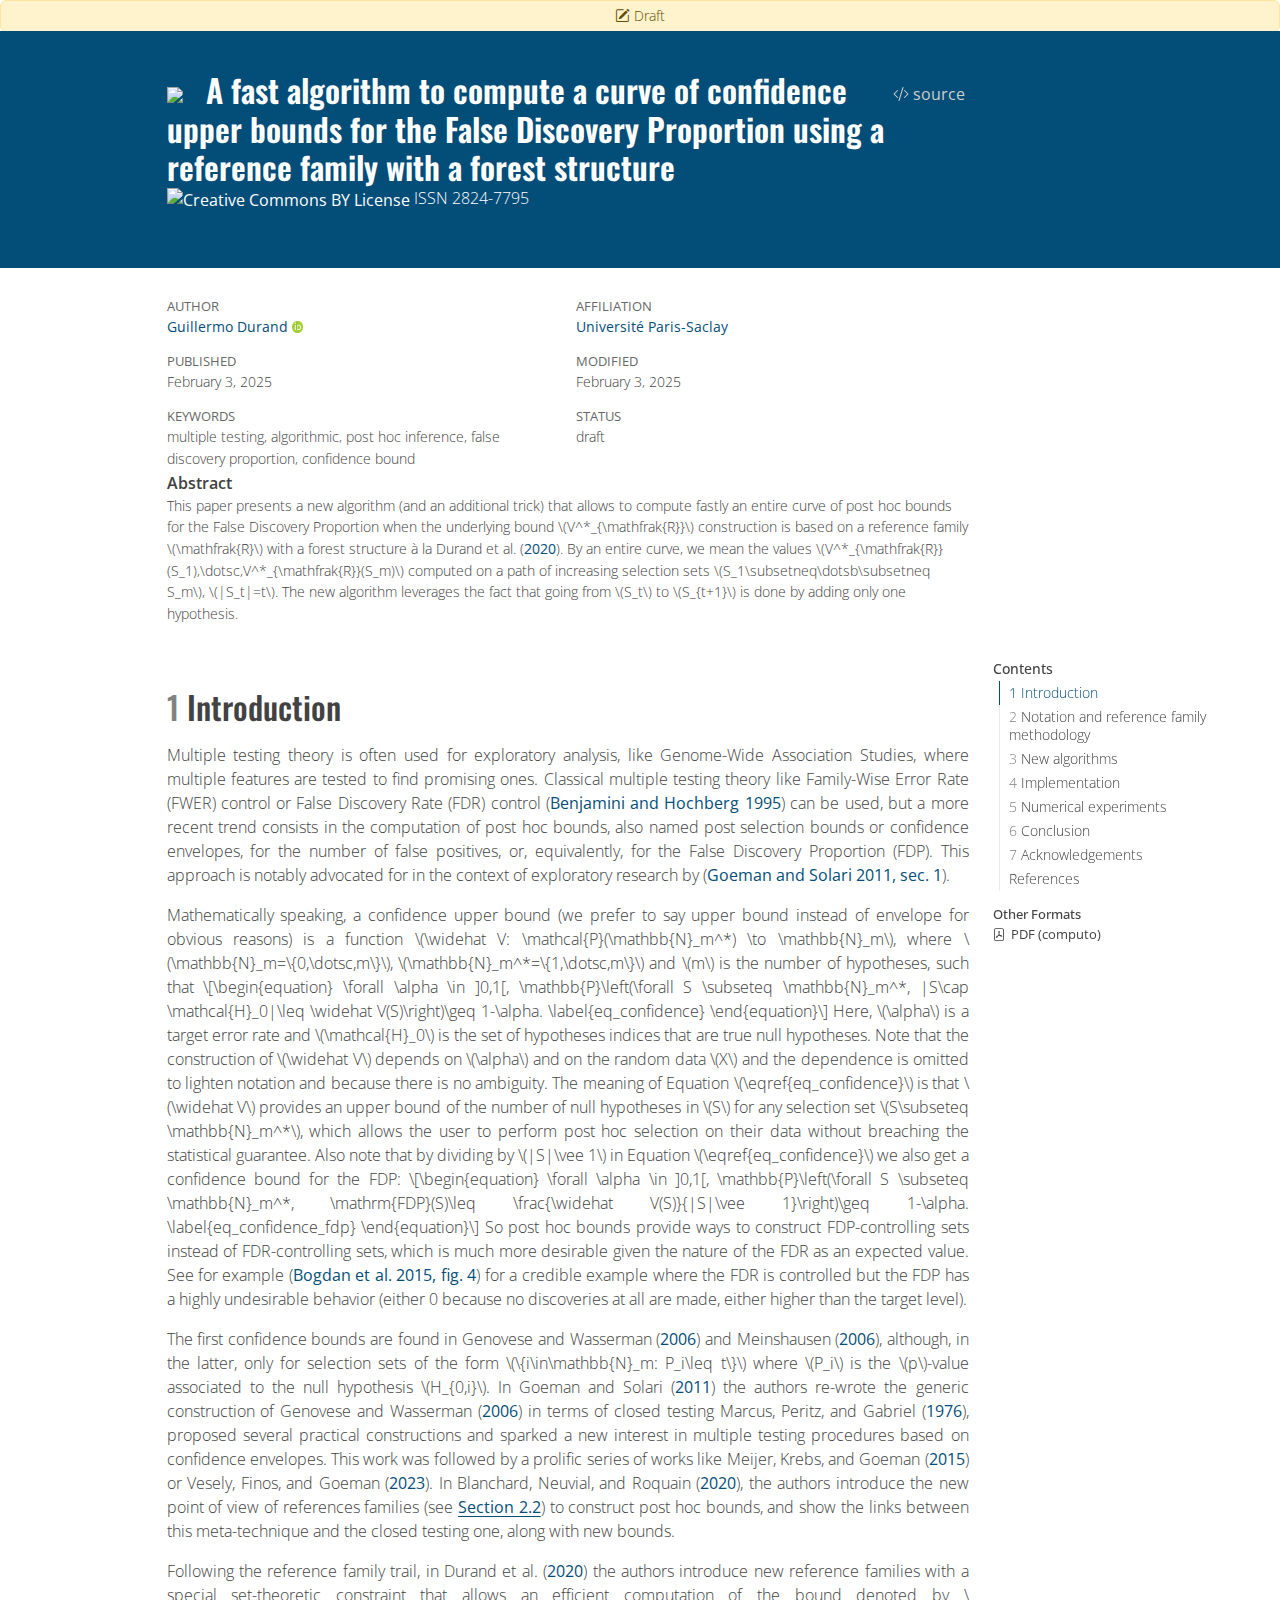
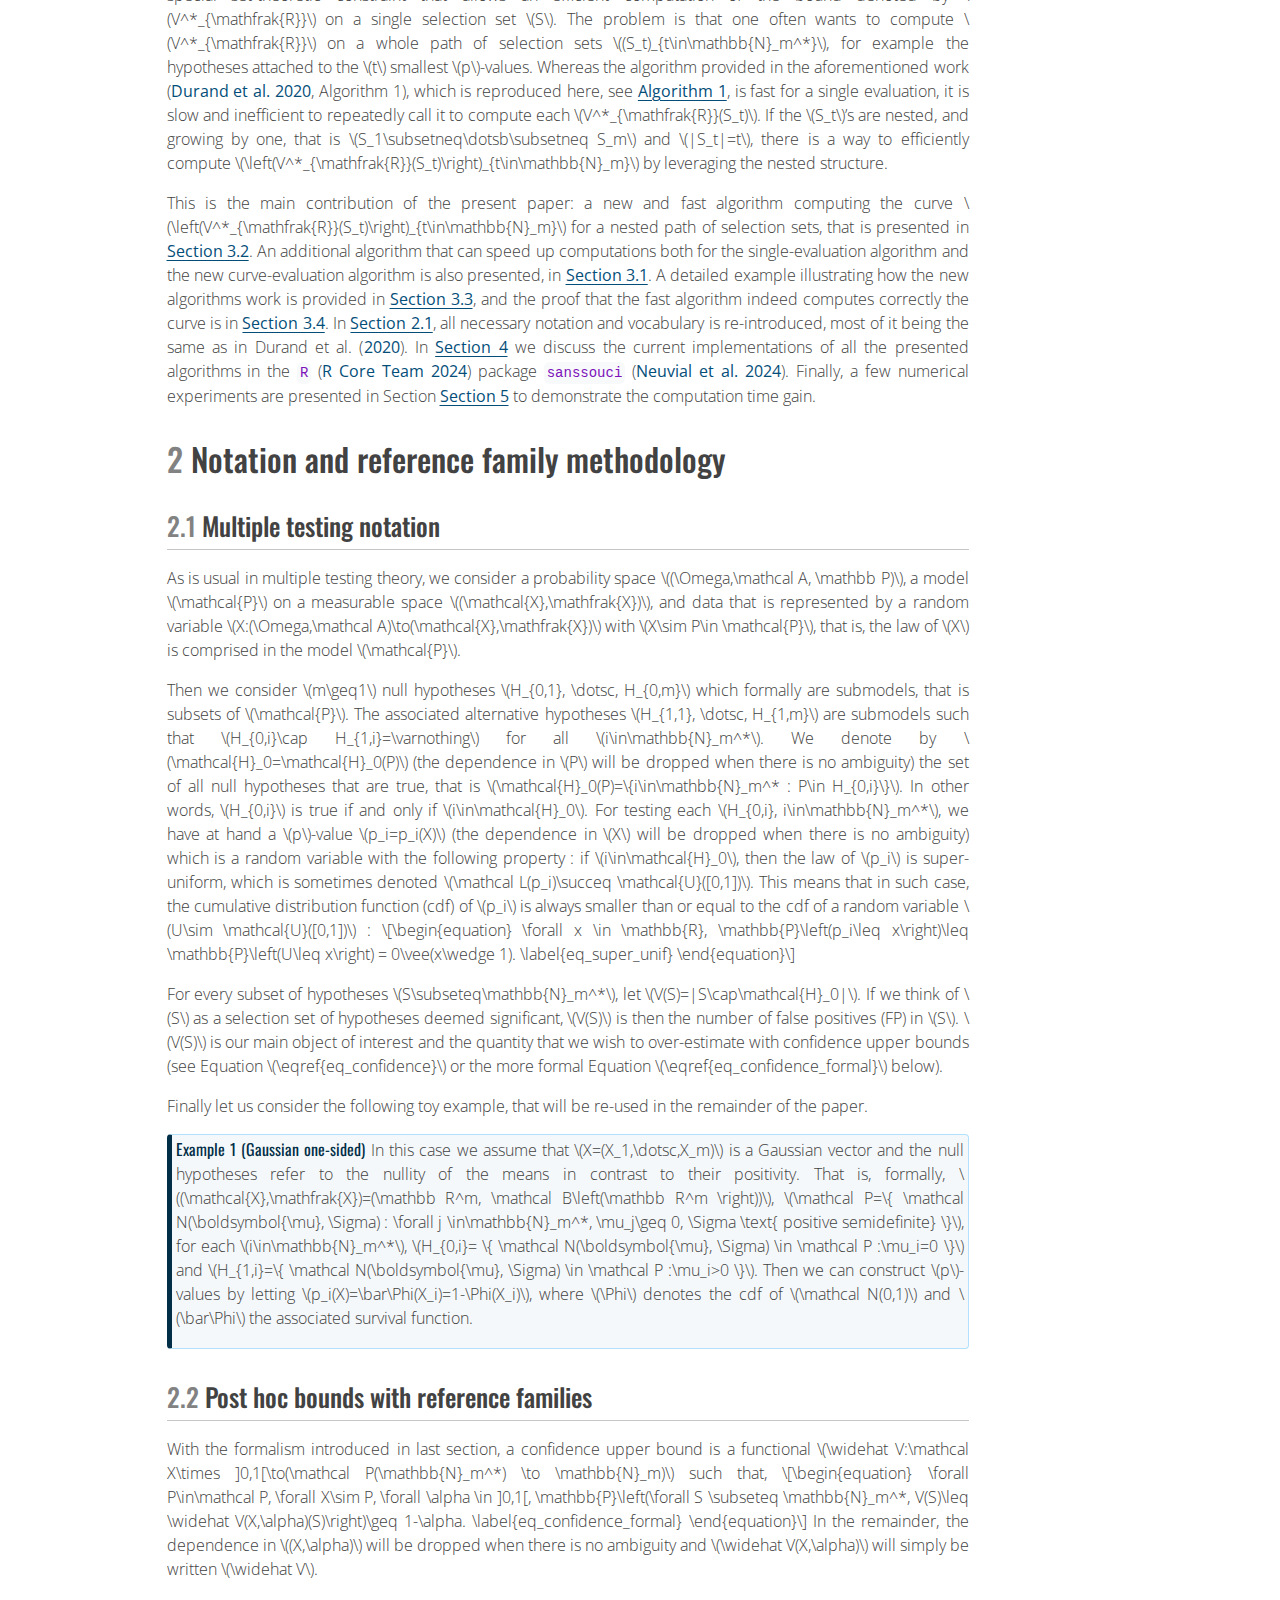
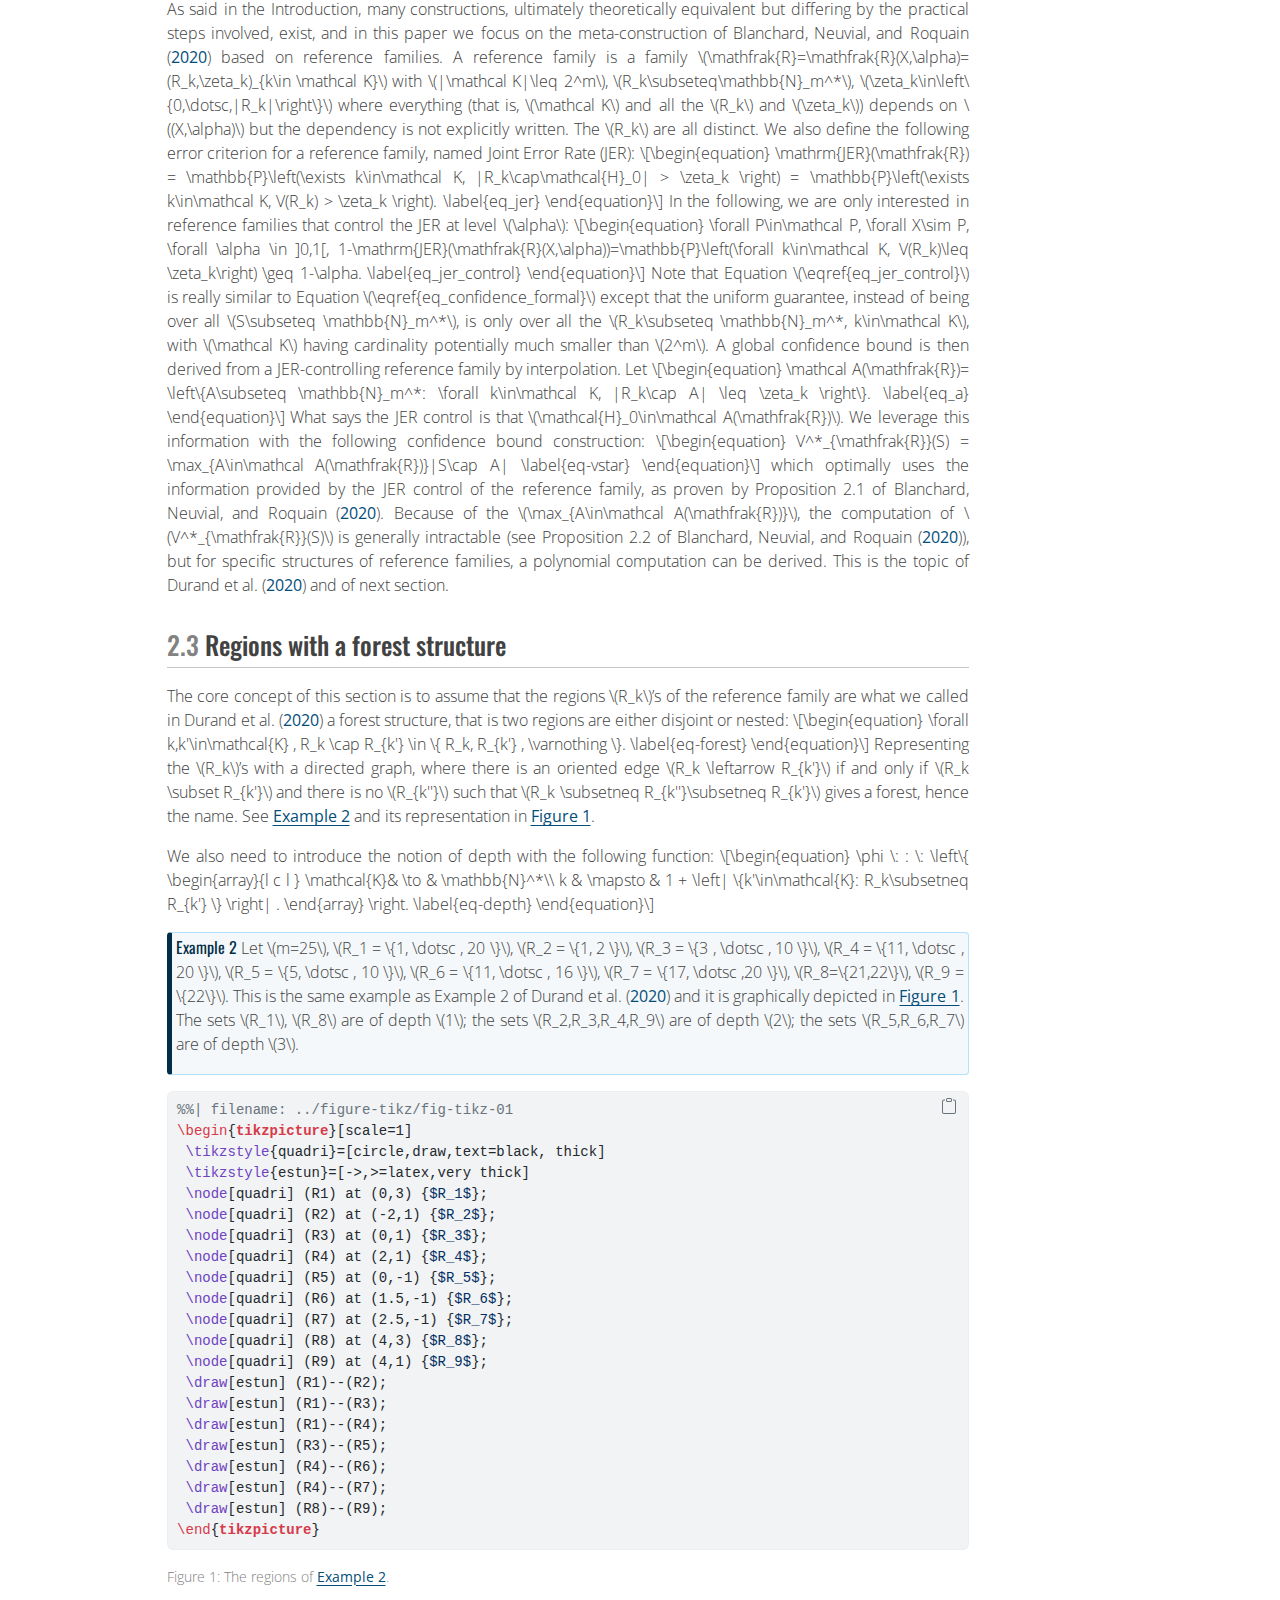
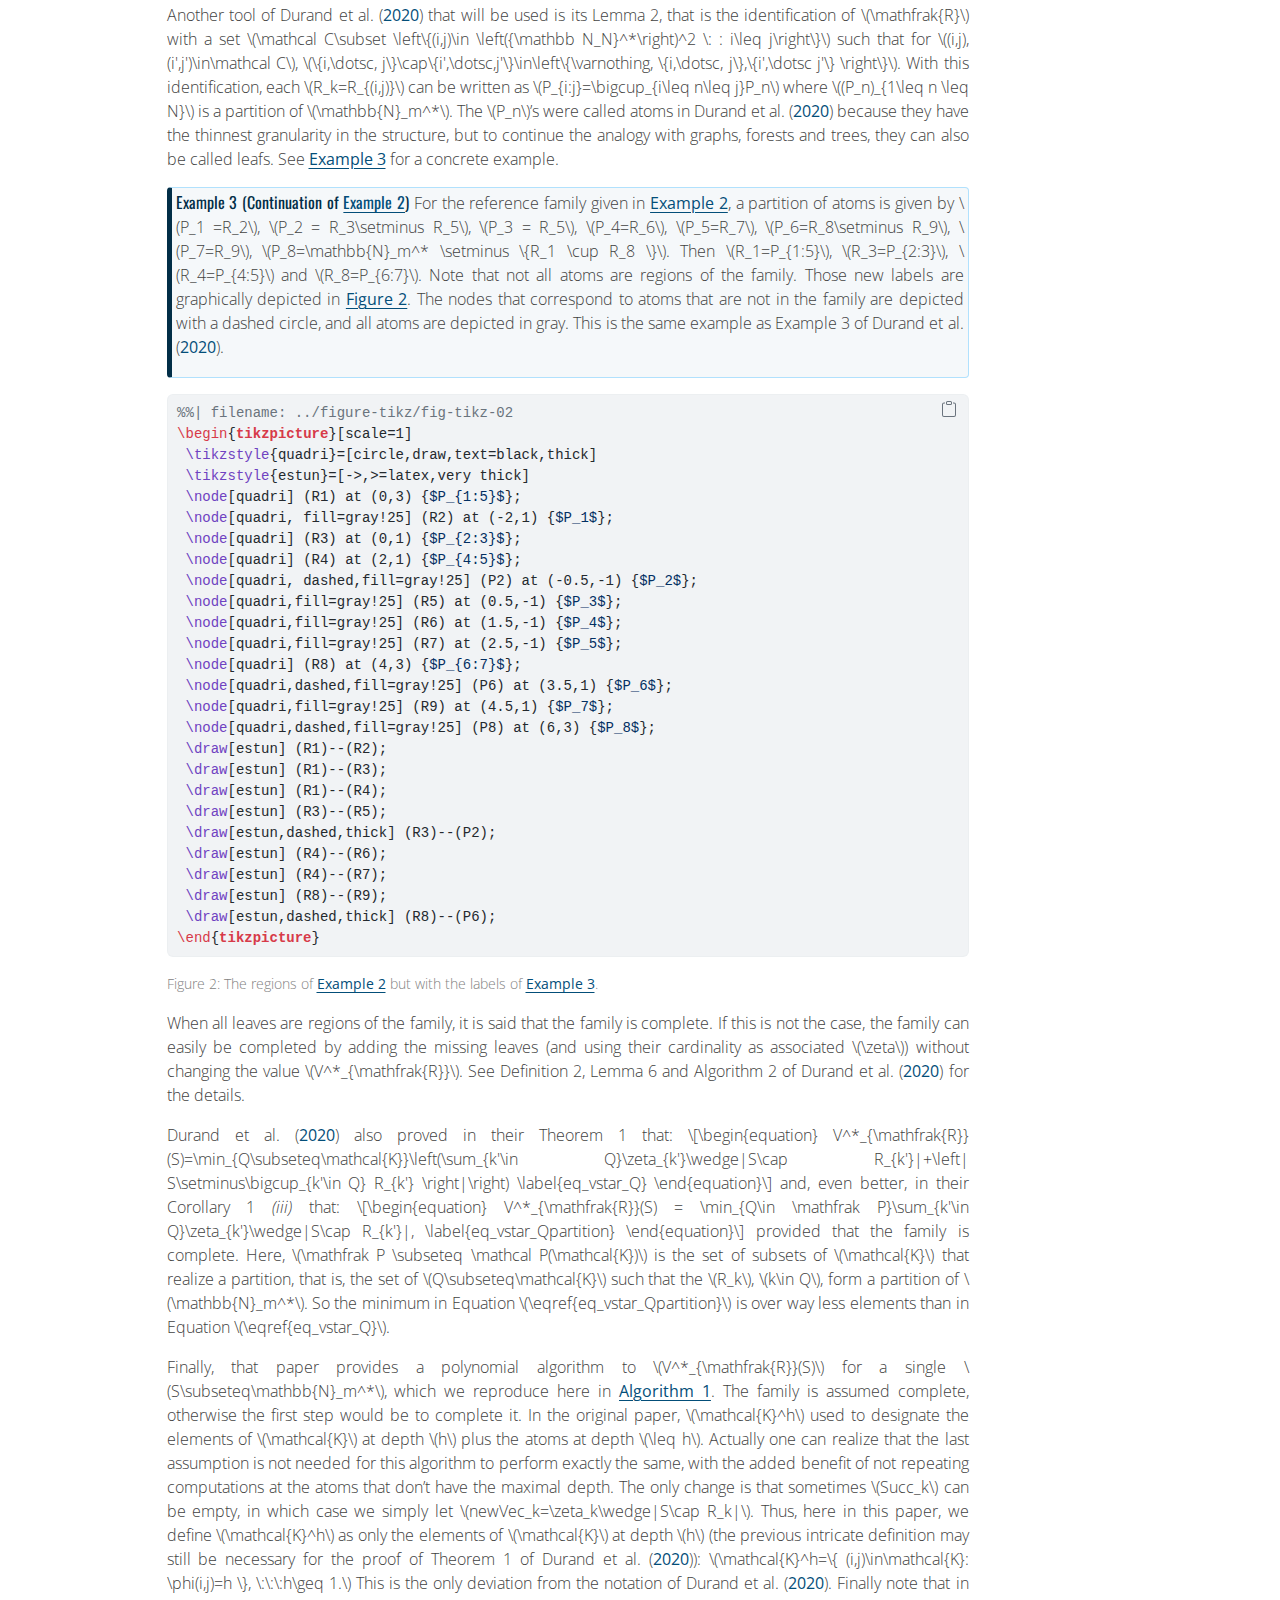
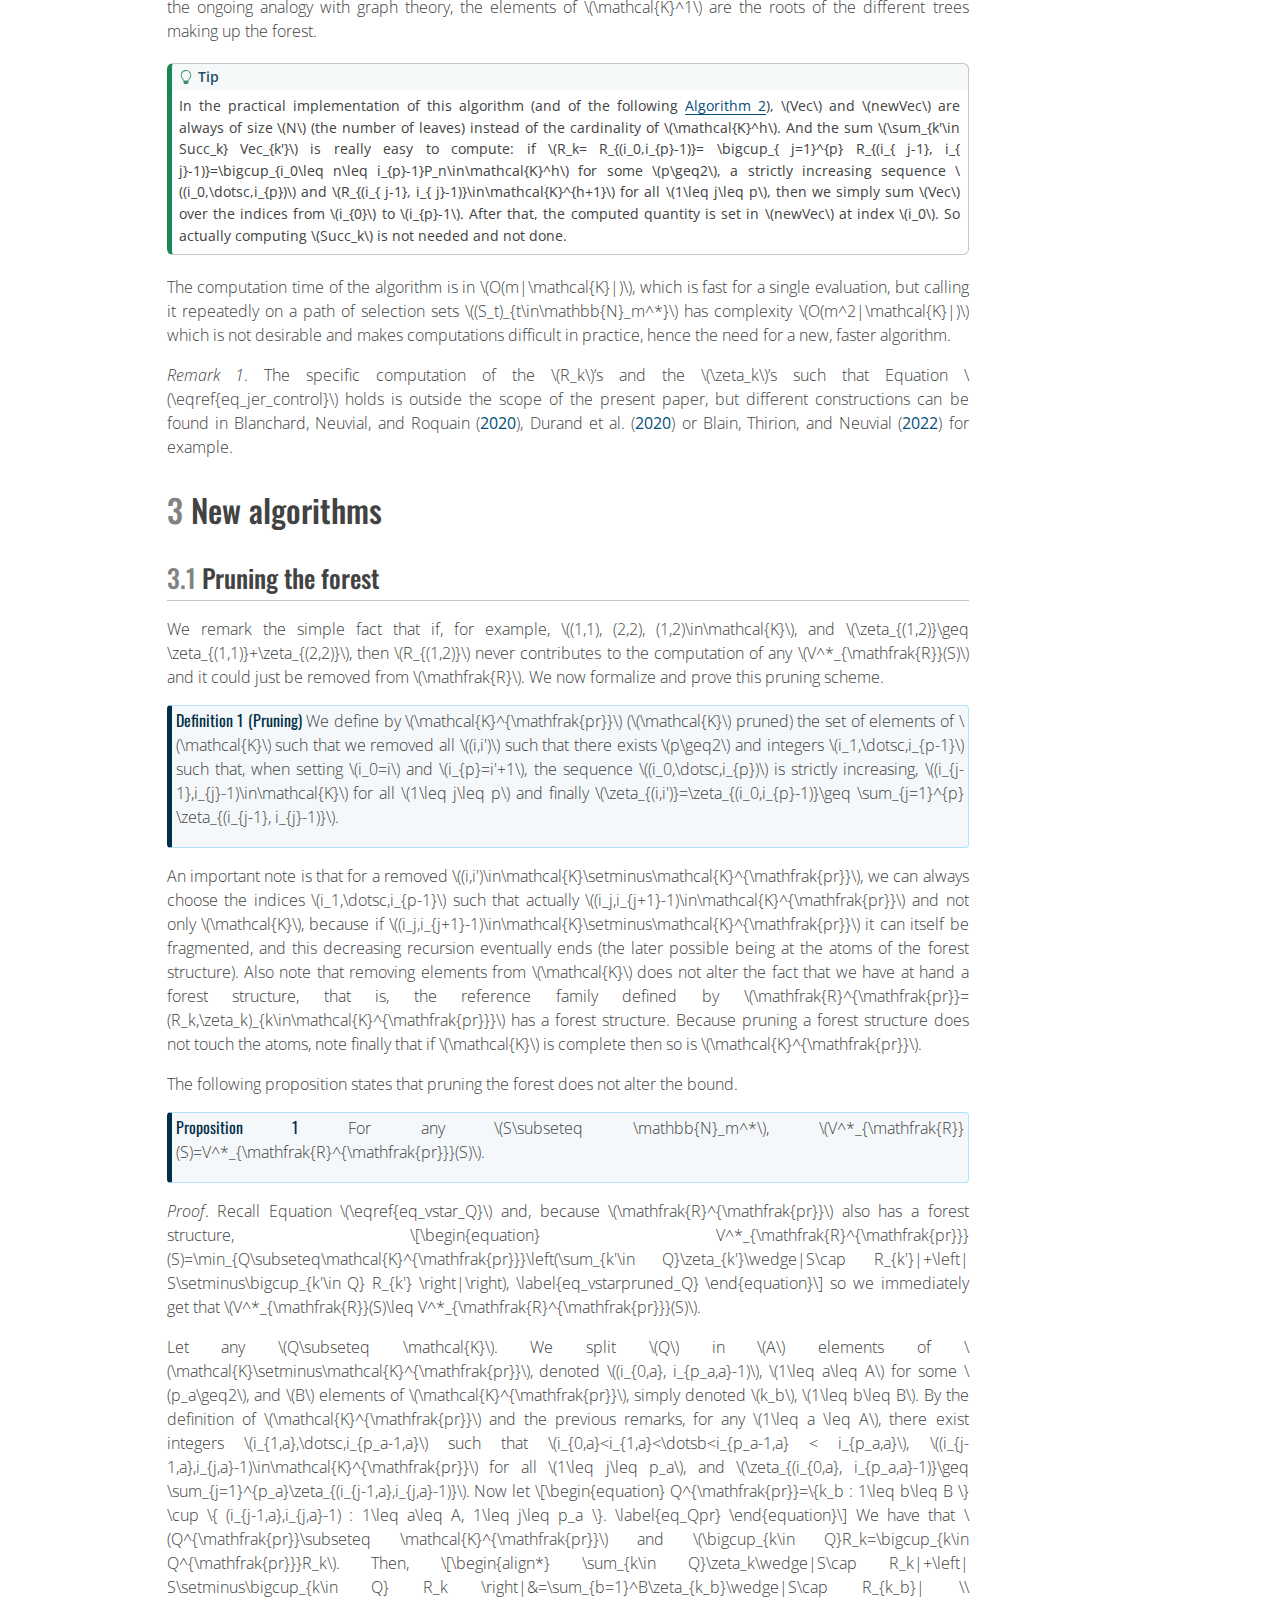
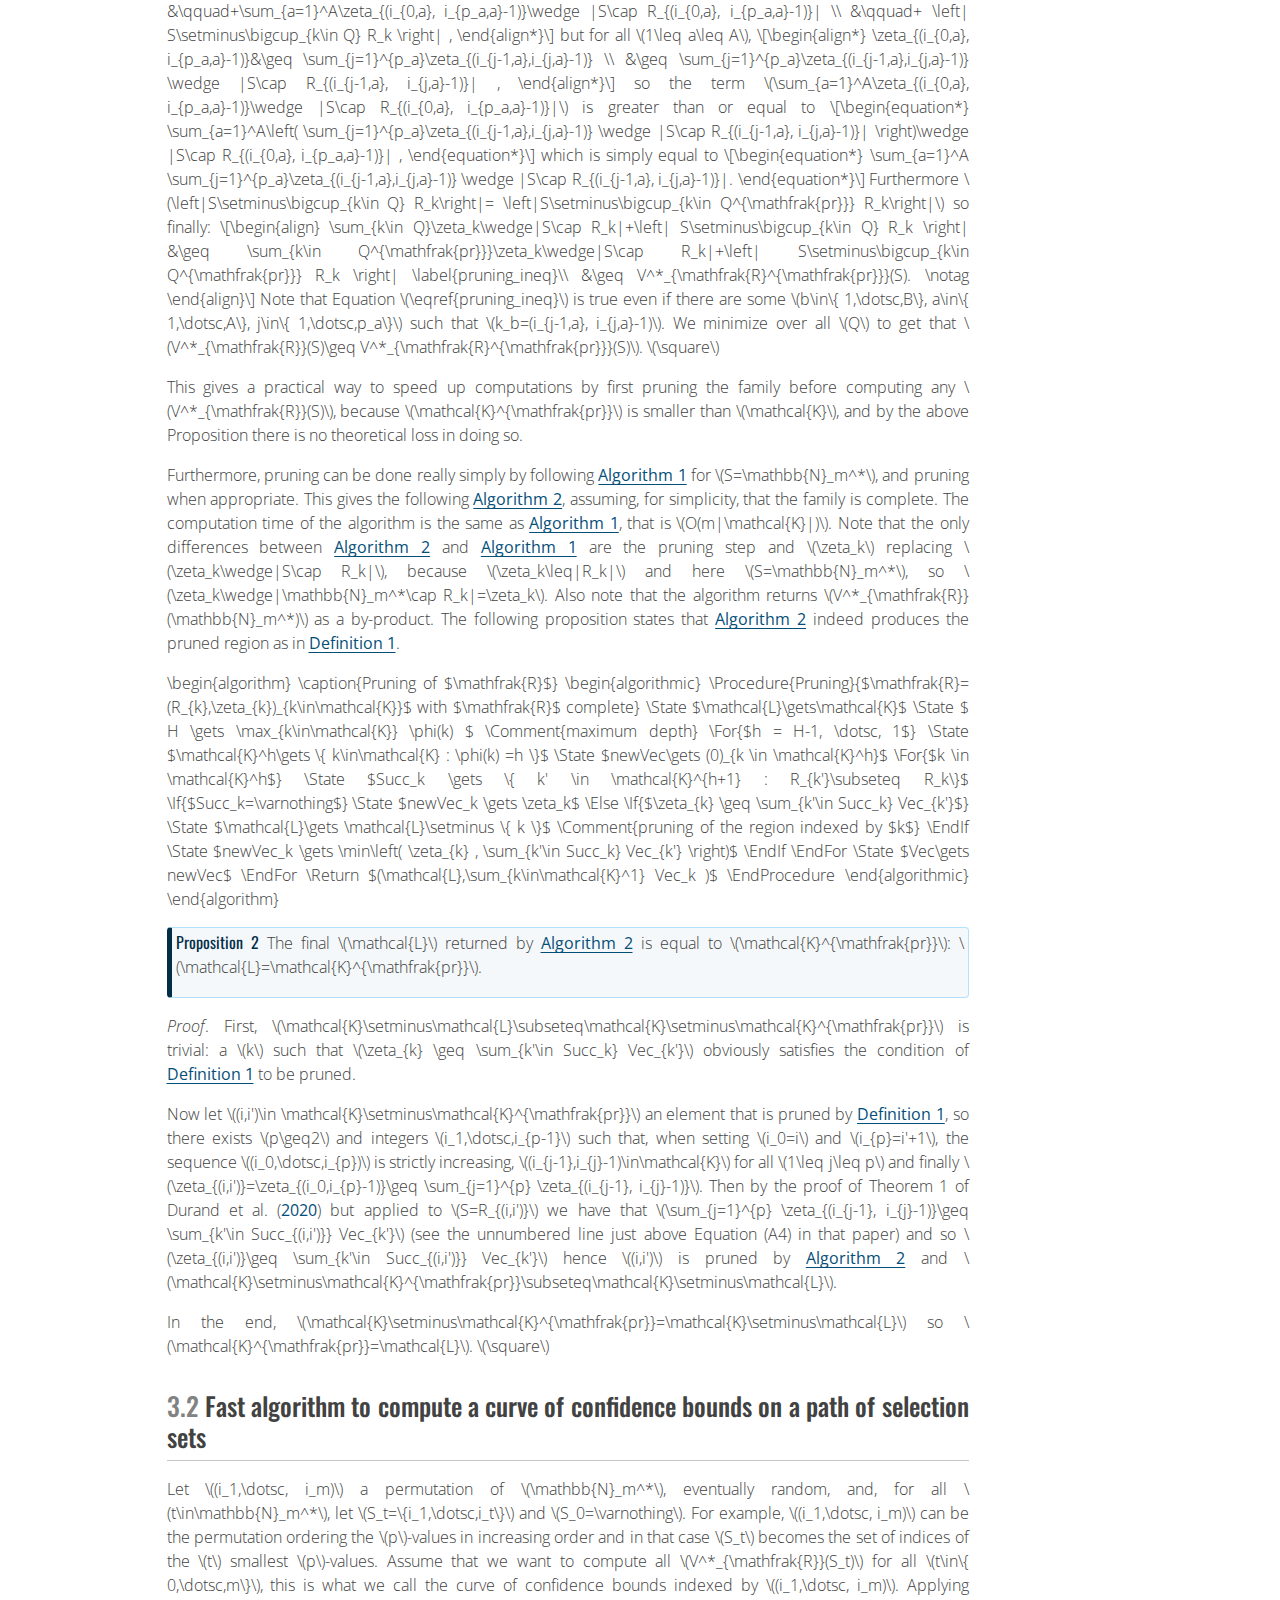
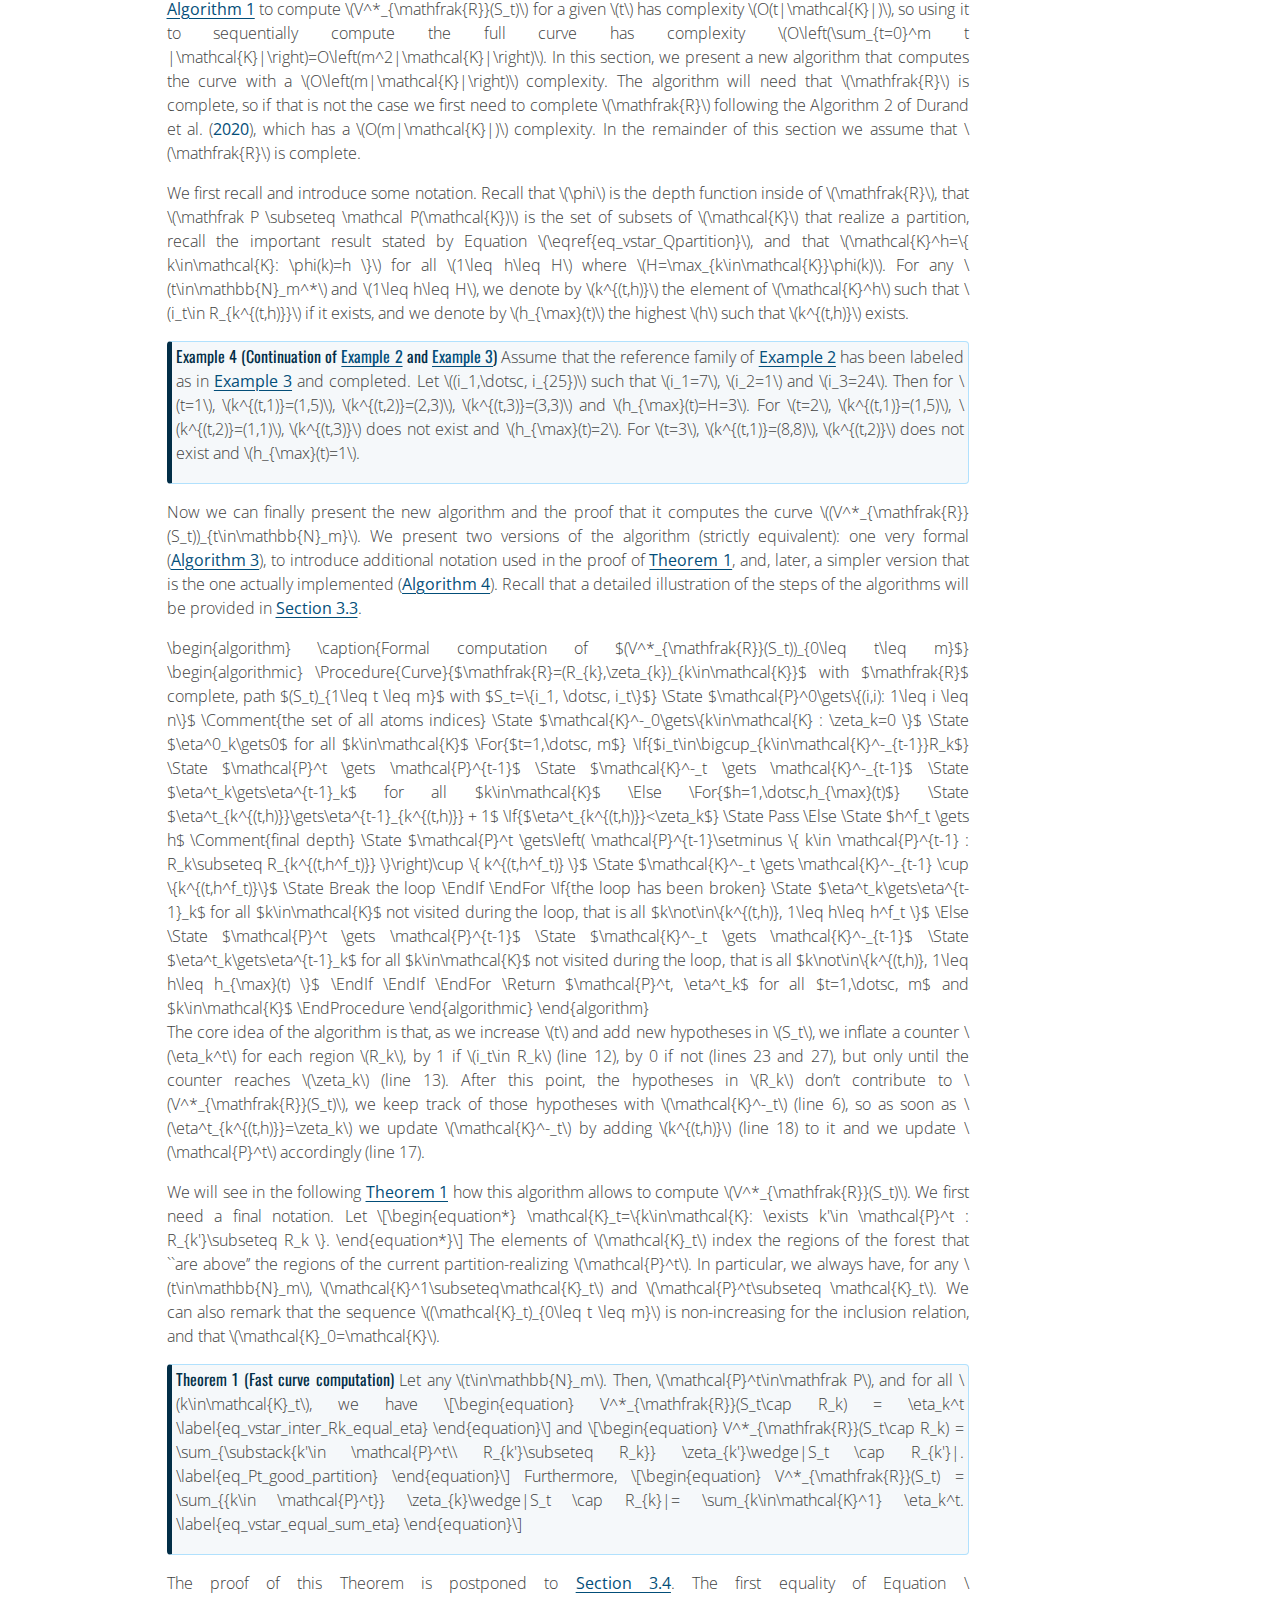
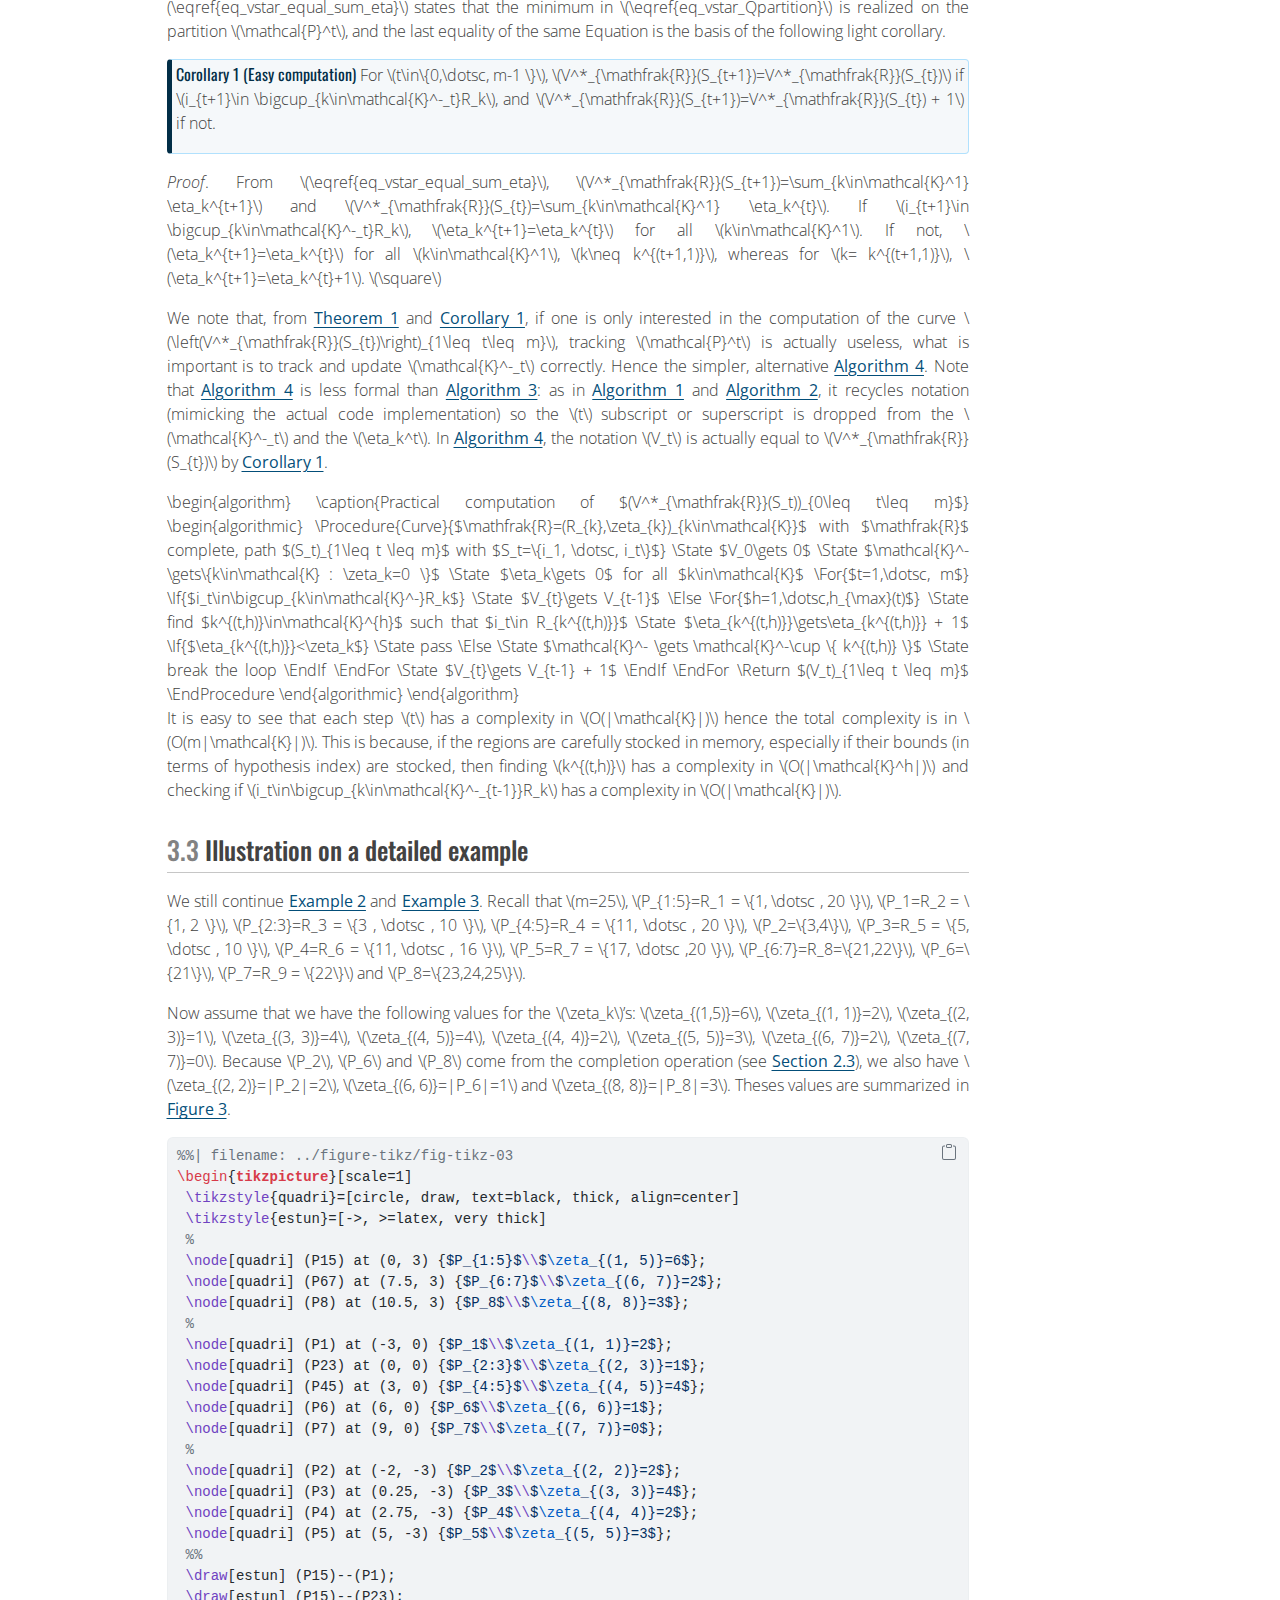
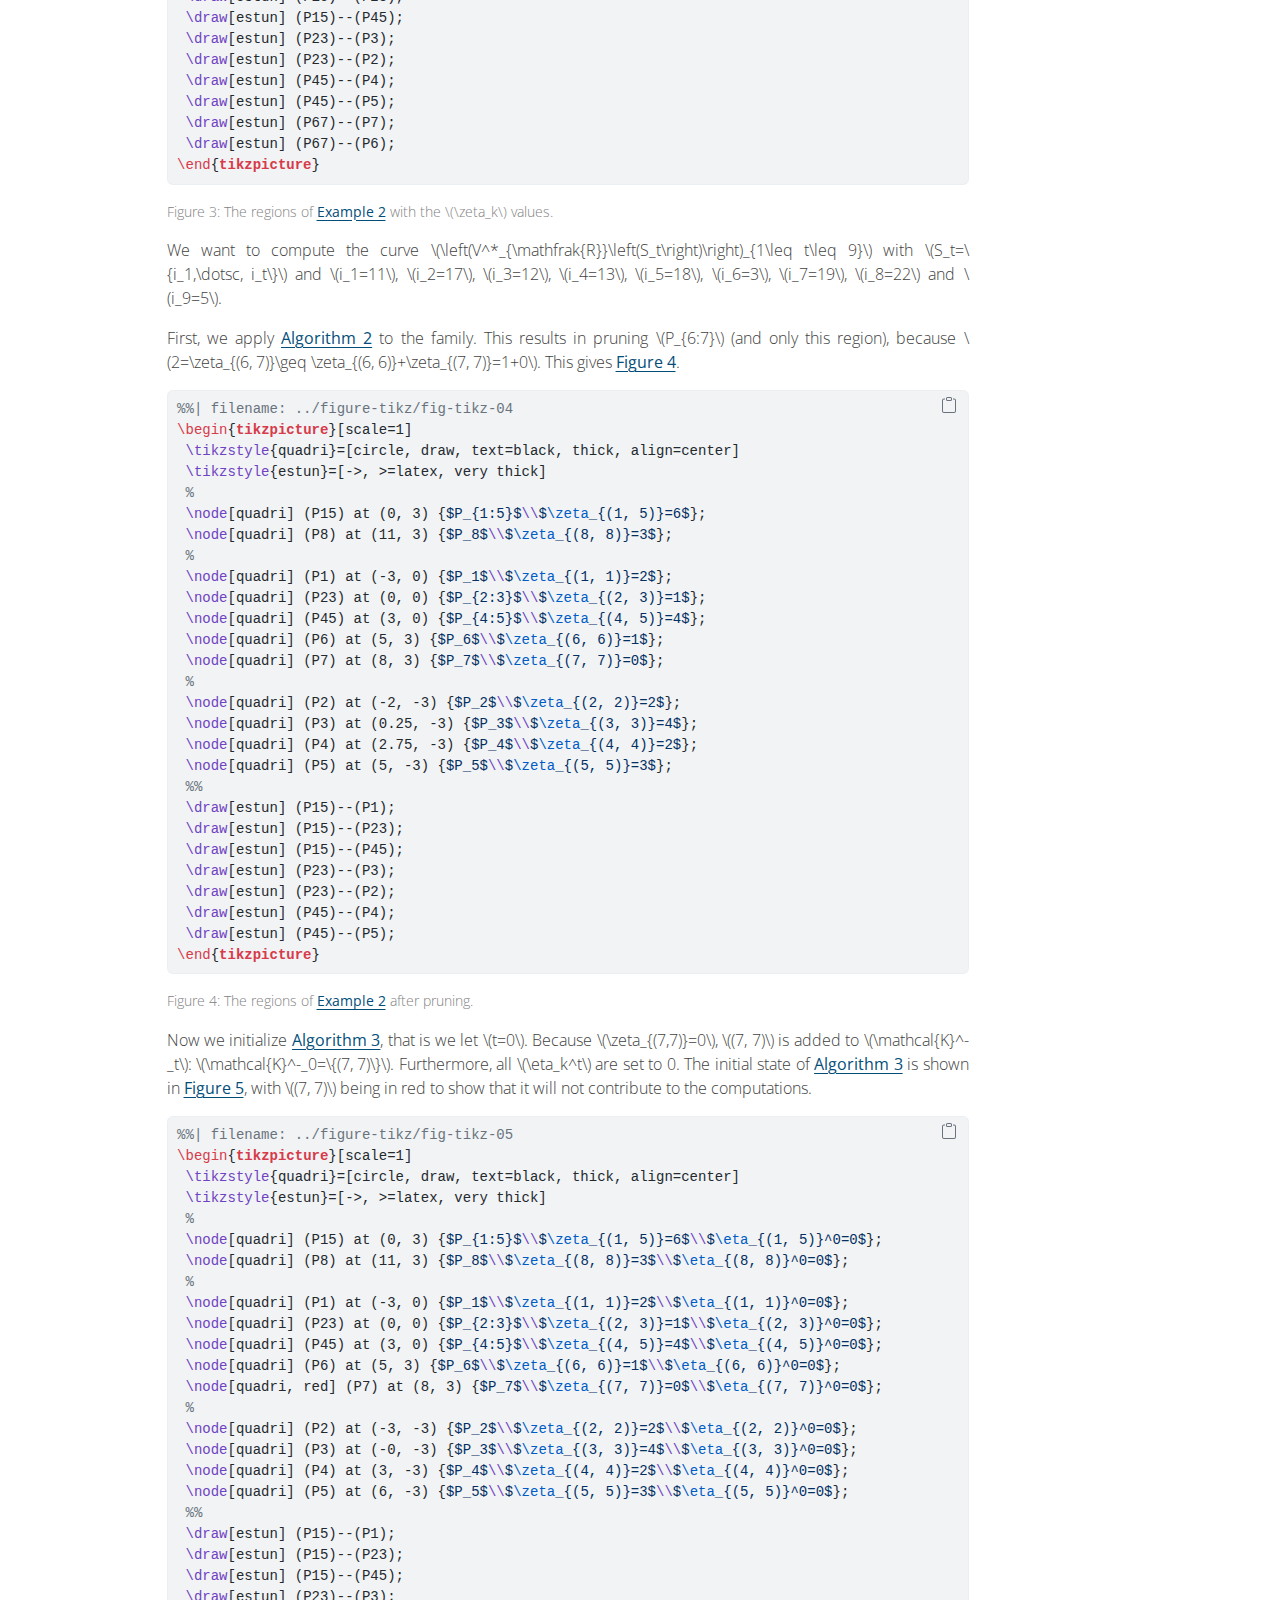
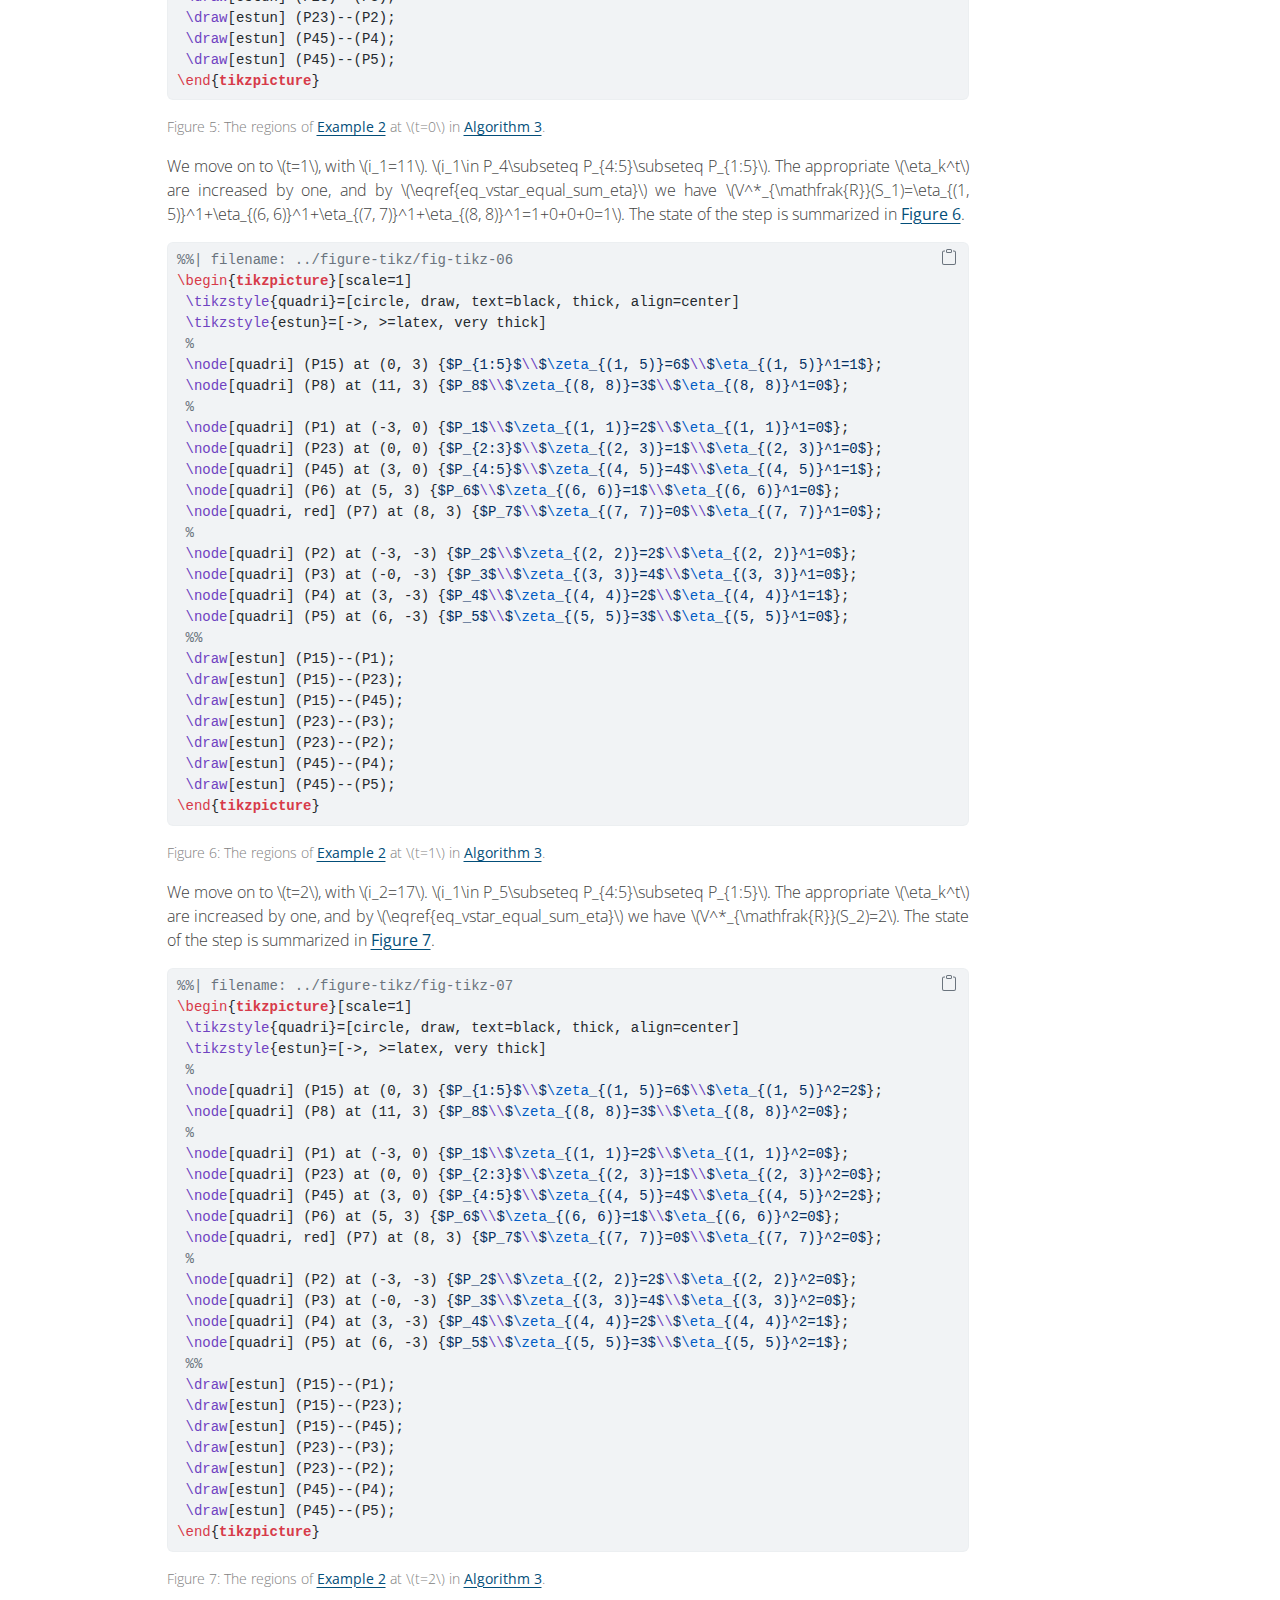
==== commit 96f6a4d1: "Built site for gh-pages" ====
--- a/algo-curve.html
+++ b/algo-curve.html
@@ -7,7 +7,7 @@
 <meta name="viewport" content="width=device-width, initial-scale=1.0, user-scalable=yes">
 
 <meta name="author" content="Guillermo Durand">
-<meta name="dcterms.date" content="2025-01-31">
+<meta name="dcterms.date" content="2025-02-03">
 <meta name="keywords" content="multiple testing, algorithmic, post hoc inference, false discovery proportion, confidence bound">
 
 <title>A fast algorithm to compute a curve of confidence upper bounds for the False Discovery Proportion using a reference family with a forest structure</title>
@@ -186,14 +186,14 @@
       <div>
       <div class="quarto-title-meta-heading">Published</div>
       <div class="quarto-title-meta-contents">
-        <p class="date">January 31, 2025</p>
+        <p class="date">February 3, 2025</p>
       </div>
     </div>
                                     
       <div>
       <div class="quarto-title-meta-heading">Modified</div>
       <div class="quarto-title-meta-contents">
-        <p class="date-modified">January 31, 2025</p>
+        <p class="date-modified">February 3, 2025</p>
       </div>
     </div>
       
@@ -407,7 +407,7 @@
 \label{eq_vstar_Qpartition}
 \end{equation}\]</span> provided that the family is complete. Here, <span class="math inline">\(\mathfrak P \subseteq \mathcal P(\mathcal{K})\)</span> is the set of subsets of <span class="math inline">\(\mathcal{K}\)</span> that realize a partition, that is, the set of <span class="math inline">\(Q\subseteq\mathcal{K}\)</span> such that the <span class="math inline">\(R_k\)</span>, <span class="math inline">\(k\in Q\)</span>, form a partition of <span class="math inline">\(\mathbb{N}_m^*\)</span>. So the minimum in Equation <span class="math inline">\(\eqref{eq_vstar_Qpartition}\)</span> is over way less elements than in Equation <span class="math inline">\(\eqref{eq_vstar_Q}\)</span>.</p>
 <p>Finally, that paper provides a polynomial algorithm to <span class="math inline">\(V^*_{\mathfrak{R}}(S)\)</span> for a single <span class="math inline">\(S\subseteq\mathbb{N}_m^*\)</span>, which we reproduce here in <a href="#alg-vstar" class="quarto-xref">Algorithm 1</a>. The family is assumed complete, otherwise the first step would be to complete it. In the original paper, <span class="math inline">\(\mathcal{K}^h\)</span> used to designate the elements of <span class="math inline">\(\mathcal{K}\)</span> at depth <span class="math inline">\(h\)</span> plus the atoms at depth <span class="math inline">\(\leq h\)</span>. Actually one can realize that the last assumption is not needed for this algorithm to perform exactly the same, with the added benefit of not repeating computations at the atoms that don’t have the maximal depth. The only change is that sometimes <span class="math inline">\(Succ_k\)</span> can be empty, in which case we simply let <span class="math inline">\(newVec_k=\zeta_k\wedge|S\cap R_k|\)</span>. Thus, here in this paper, we define <span class="math inline">\(\mathcal{K}^h\)</span> as only the elements of <span class="math inline">\(\mathcal{K}\)</span> at depth <span class="math inline">\(h\)</span> (the previous intricate definition may still be necessary for the proof of Theorem 1 of <span class="citation" data-cites="MR4178188">Durand et al. (<a href="#ref-MR4178188" role="doc-biblioref">2020</a>)</span>): <span class="math inline">\(\mathcal{K}^h=\{ (i,j)\in\mathcal{K}: \phi(i,j)=h      \}, \:\:\:h\geq 1.\)</span> This is the only deviation from the notation of <span class="citation" data-cites="MR4178188">Durand et al. (<a href="#ref-MR4178188" role="doc-biblioref">2020</a>)</span>. Finally note that in the ongoing analogy with graph theory, the elements of <span class="math inline">\(\mathcal{K}^1\)</span> are the roots of the different trees making up the forest.</p>
-<div id="alg-vstar" class="pseudocode-container quarto-float" data-indent-size="1.2em" data-line-number="true" data-no-end="false" data-caption-prefix="Algorithm" data-comment-delimiter="//" data-line-number-punc=":" data-pseudocode-number="1">
+<div id="alg-vstar" class="pseudocode-container quarto-float" data-indent-size="1.2em" data-no-end="false" data-line-number="true" data-pseudocode-number="1" data-comment-delimiter="//" data-caption-prefix="Algorithm" data-line-number-punc=":">
 <div class="pseudocode">
 \begin{algorithm} \caption{Computation of a given $V^*_{\mathfrak{R}}(S)$} \begin{algorithmic} \Procedure{Vstar}{S, $\mathfrak{R}=(R_{k},\zeta_{k})_{k\in\mathcal{K}}$ with $\mathfrak{R}$ complete} \State $ H \gets \max_{k\in\mathcal{K}} \phi(k) $ \Comment{maximum depth} \For{$h = H-1, \dotsc, 1$} \State $\mathcal{K}^h\gets \{ k\in\mathcal{K} : \phi(k) =h \}$ \State $newVec\gets (0)_{k \in \mathcal{K}^h}$ \For{$k \in \mathcal{K}^h$} \State $Succ_k \gets \{ k' \in \mathcal{K}^{h+1} : R_{k'}\subseteq R_k\}$ \If{$Succ_k=\varnothing$} \State $newVec_k \gets \zeta_k\wedge|S\cap R_k|$ \Else \State $newVec_k \gets \min\left( \zeta_{k}\wedge|S\cap R_k| , \sum_{k'\in Succ_k} Vec_{k'} \right)$ \EndIf \EndFor \State $Vec\gets newVec$ \EndFor \Return $\sum_{k\in\mathcal{K}^1} Vec_k $ \EndProcedure \end{algorithmic} \end{algorithm}
 </div>
@@ -470,7 +470,7 @@
 </div>
 <p>This gives a practical way to speed up computations by first pruning the family before computing any <span class="math inline">\(V^*_{\mathfrak{R}}(S)\)</span>, because <span class="math inline">\(\mathcal{K}^{\mathfrak{pr}}\)</span> is smaller than <span class="math inline">\(\mathcal{K}\)</span>, and by the above Proposition there is no theoretical loss in doing so.</p>
 <p>Furthermore, pruning can be done really simply by following <a href="#alg-vstar" class="quarto-xref">Algorithm 1</a> for <span class="math inline">\(S=\mathbb{N}_m^*\)</span>, and pruning when appropriate. This gives the following <a href="#alg-pruning" class="quarto-xref">Algorithm 2</a>, assuming, for simplicity, that the family is complete. The computation time of the algorithm is the same as <a href="#alg-vstar" class="quarto-xref">Algorithm 1</a>, that is <span class="math inline">\(O(m|\mathcal{K}|)\)</span>. Note that the only differences between <a href="#alg-pruning" class="quarto-xref">Algorithm 2</a> and <a href="#alg-vstar" class="quarto-xref">Algorithm 1</a> are the pruning step and <span class="math inline">\(\zeta_k\)</span> replacing <span class="math inline">\(\zeta_k\wedge|S\cap R_k|\)</span>, because <span class="math inline">\(\zeta_k\leq|R_k|\)</span> and here <span class="math inline">\(S=\mathbb{N}_m^*\)</span>, so <span class="math inline">\(\zeta_k\wedge|\mathbb{N}_m^*\cap R_k|=\zeta_k\)</span>. Also note that the algorithm returns <span class="math inline">\(V^*_{\mathfrak{R}}(\mathbb{N}_m^*)\)</span> as a by-product. The following proposition states that <a href="#alg-pruning" class="quarto-xref">Algorithm 2</a> indeed produces the pruned region as in <a href="#def-pruning" class="quarto-xref">Definition&nbsp;1</a>.</p>
-<div id="alg-pruning" class="pseudocode-container quarto-float" data-indent-size="1.2em" data-line-number="true" data-no-end="false" data-caption-prefix="Algorithm" data-comment-delimiter="//" data-line-number-punc=":" data-pseudocode-number="2">
+<div id="alg-pruning" class="pseudocode-container quarto-float" data-indent-size="1.2em" data-no-end="false" data-line-number="true" data-pseudocode-number="2" data-comment-delimiter="//" data-caption-prefix="Algorithm" data-line-number-punc=":">
 <div class="pseudocode">
 \begin{algorithm} \caption{Pruning of $\mathfrak{R}$} \begin{algorithmic} \Procedure{Pruning}{$\mathfrak{R}=(R_{k},\zeta_{k})_{k\in\mathcal{K}}$ with $\mathfrak{R}$ complete} \State $\mathcal{L}\gets\mathcal{K}$ \State $ H \gets \max_{k\in\mathcal{K}} \phi(k) $ \Comment{maximum depth} \For{$h = H-1, \dotsc, 1$} \State $\mathcal{K}^h\gets \{ k\in\mathcal{K} : \phi(k) =h \}$ \State $newVec\gets (0)_{k \in \mathcal{K}^h}$ \For{$k \in \mathcal{K}^h$} \State $Succ_k \gets \{ k' \in \mathcal{K}^{h+1} : R_{k'}\subseteq R_k\}$ \If{$Succ_k=\varnothing$} \State $newVec_k \gets \zeta_k$ \Else \If{$\zeta_{k} \geq \sum_{k'\in Succ_k} Vec_{k'}$} \State $\mathcal{L}\gets \mathcal{L}\setminus \{ k \}$ \Comment{pruning of the region indexed by $k$} \EndIf \State $newVec_k \gets \min\left( \zeta_{k} , \sum_{k'\in Succ_k} Vec_{k'} \right)$ \EndIf \EndFor \State $Vec\gets newVec$ \EndFor \Return $(\mathcal{L},\sum_{k\in\mathcal{K}^1} Vec_k )$ \EndProcedure \end{algorithmic} \end{algorithm}
 </div>
@@ -492,7 +492,7 @@
 <p><span class="theorem-title"><strong>Example 4 (Continuation of <a href="#exm-toy-forest" class="quarto-xref">Example&nbsp;2</a> and <a href="#exm-toy-leaves" class="quarto-xref">Example&nbsp;3</a>)</strong></span> Assume that the reference family of <a href="#exm-toy-forest" class="quarto-xref">Example&nbsp;2</a> has been labeled as in <a href="#exm-toy-leaves" class="quarto-xref">Example&nbsp;3</a> and completed. Let <span class="math inline">\((i_1,\dotsc, i_{25})\)</span> such that <span class="math inline">\(i_1=7\)</span>, <span class="math inline">\(i_2=1\)</span> and <span class="math inline">\(i_3=24\)</span>. Then for <span class="math inline">\(t=1\)</span>, <span class="math inline">\(k^{(t,1)}=(1,5)\)</span>, <span class="math inline">\(k^{(t,2)}=(2,3)\)</span>, <span class="math inline">\(k^{(t,3)}=(3,3)\)</span> and <span class="math inline">\(h_{\max}(t)=H=3\)</span>. For <span class="math inline">\(t=2\)</span>, <span class="math inline">\(k^{(t,1)}=(1,5)\)</span>, <span class="math inline">\(k^{(t,2)}=(1,1)\)</span>, <span class="math inline">\(k^{(t,3)}\)</span> does not exist and <span class="math inline">\(h_{\max}(t)=2\)</span>. For <span class="math inline">\(t=3\)</span>, <span class="math inline">\(k^{(t,1)}=(8,8)\)</span>, <span class="math inline">\(k^{(t,2)}\)</span> does not exist and <span class="math inline">\(h_{\max}(t)=1\)</span>.</p>
 </div>
 <p>Now we can finally present the new algorithm and the proof that it computes the curve <span class="math inline">\((V^*_{\mathfrak{R}}(S_t))_{t\in\mathbb{N}_m}\)</span>. We present two versions of the algorithm (strictly equivalent): one very formal (<a href="#alg-formal-curve" class="quarto-xref">Algorithm 3</a>), to introduce additional notation used in the proof of <a href="#thm-curve-path" class="quarto-xref">Theorem&nbsp;1</a>, and, later, a simpler version that is the one actually implemented (<a href="#alg-curve" class="quarto-xref">Algorithm 4</a>). Recall that a detailed illustration of the steps of the algorithms will be provided in <a href="#sec-example" class="quarto-xref">Section&nbsp;3.3</a>.</p>
-<div id="alg-formal-curve" class="pseudocode-container quarto-float" data-indent-size="1.2em" data-line-number="true" data-no-end="false" data-caption-prefix="Algorithm" data-comment-delimiter="//" data-line-number-punc=":" data-pseudocode-number="3">
+<div id="alg-formal-curve" class="pseudocode-container quarto-float" data-indent-size="1.2em" data-no-end="false" data-line-number="true" data-pseudocode-number="3" data-comment-delimiter="//" data-caption-prefix="Algorithm" data-line-number-punc=":">
 <div class="pseudocode">
 \begin{algorithm} \caption{Formal computation of $(V^*_{\mathfrak{R}}(S_t))_{0\leq t\leq m}$} \begin{algorithmic} \Procedure{Curve}{$\mathfrak{R}=(R_{k},\zeta_{k})_{k\in\mathcal{K}}$ with $\mathfrak{R}$ complete, path $(S_t)_{1\leq t \leq m}$ with $S_t=\{i_1, \dotsc, i_t\}$} \State $\mathcal{P}^0\gets\{(i,i): 1\leq i \leq n\}$ \Comment{the set of all atoms indices} \State $\mathcal{K}^-_0\gets\{k\in\mathcal{K} : \zeta_k=0 \}$ \State $\eta^0_k\gets0$ for all $k\in\mathcal{K}$ \For{$t=1,\dotsc, m$} \If{$i_t\in\bigcup_{k\in\mathcal{K}^-_{t-1}}R_k$} \State $\mathcal{P}^t \gets \mathcal{P}^{t-1}$ \State $\mathcal{K}^-_t \gets \mathcal{K}^-_{t-1}$ \State $\eta^t_k\gets\eta^{t-1}_k$ for all $k\in\mathcal{K}$ \Else \For{$h=1,\dotsc,h_{\max}(t)$} \State $\eta^t_{k^{(t,h)}}\gets\eta^{t-1}_{k^{(t,h)}} + 1$ \If{$\eta^t_{k^{(t,h)}}&lt;\zeta_k$} \State Pass \Else \State $h^f_t \gets h$ \Comment{final depth} \State $\mathcal{P}^t \gets\left( \mathcal{P}^{t-1}\setminus \{ k\in \mathcal{P}^{t-1} : R_k\subseteq R_{k^{(t,h^f_t)}} \}\right)\cup \{ k^{(t,h^f_t)} \}$ \State $\mathcal{K}^-_t \gets \mathcal{K}^-_{t-1} \cup \{k^{(t,h^f_t)}\}$ \State Break the loop \EndIf \EndFor \If{the loop has been broken} \State $\eta^t_k\gets\eta^{t-1}_k$ for all $k\in\mathcal{K}$ not visited during the loop, that is all $k\not\in\{k^{(t,h)}, 1\leq h\leq h^f_t \}$ \Else \State $\mathcal{P}^t \gets \mathcal{P}^{t-1}$ \State $\mathcal{K}^-_t \gets \mathcal{K}^-_{t-1}$ \State $\eta^t_k\gets\eta^{t-1}_k$ for all $k\in\mathcal{K}$ not visited during the loop, that is all $k\not\in\{k^{(t,h)}, 1\leq h\leq h_{\max}(t) \}$ \EndIf \EndIf \EndFor \Return $\mathcal{P}^t, \eta^t_k$ for all $t=1,\dotsc, m$ and $k\in\mathcal{K}$ \EndProcedure \end{algorithmic} \end{algorithm}
 </div>
@@ -521,7 +521,7 @@
 <p><span class="proof-title"><em>Proof</em>. </span>From <span class="math inline">\(\eqref{eq_vstar_equal_sum_eta}\)</span>, <span class="math inline">\(V^*_{\mathfrak{R}}(S_{t+1})=\sum_{k\in\mathcal{K}^1} \eta_k^{t+1}\)</span> and <span class="math inline">\(V^*_{\mathfrak{R}}(S_{t})=\sum_{k\in\mathcal{K}^1} \eta_k^{t}\)</span>. If <span class="math inline">\(i_{t+1}\in \bigcup_{k\in\mathcal{K}^-_t}R_k\)</span>, <span class="math inline">\(\eta_k^{t+1}=\eta_k^{t}\)</span> for all <span class="math inline">\(k\in\mathcal{K}^1\)</span>. If not, <span class="math inline">\(\eta_k^{t+1}=\eta_k^{t}\)</span> for all <span class="math inline">\(k\in\mathcal{K}^1\)</span>, <span class="math inline">\(k\neq k^{(t+1,1)}\)</span>, whereas for <span class="math inline">\(k= k^{(t+1,1)}\)</span>, <span class="math inline">\(\eta_k^{t+1}=\eta_k^{t}+1\)</span>. <span class="math inline">\(\square\)</span></p>
 </div>
 <p>We note that, from <a href="#thm-curve-path" class="quarto-xref">Theorem&nbsp;1</a> and <a href="#cor-easy-impl" class="quarto-xref">Corollary&nbsp;1</a>, if one is only interested in the computation of the curve <span class="math inline">\(\left(V^*_{\mathfrak{R}}(S_{t})\right)_{1\leq t\leq m}\)</span>, tracking <span class="math inline">\(\mathcal{P}^t\)</span> is actually useless, what is important is to track and update <span class="math inline">\(\mathcal{K}^-_t\)</span> correctly. Hence the simpler, alternative <a href="#alg-curve" class="quarto-xref">Algorithm 4</a>. Note that <a href="#alg-curve" class="quarto-xref">Algorithm 4</a> is less formal than <a href="#alg-formal-curve" class="quarto-xref">Algorithm 3</a>: as in <a href="#alg-vstar" class="quarto-xref">Algorithm 1</a> and <a href="#alg-pruning" class="quarto-xref">Algorithm 2</a>, it recycles notation (mimicking the actual code implementation) so the <span class="math inline">\(t\)</span> subscript or superscript is dropped from the <span class="math inline">\(\mathcal{K}^-_t\)</span> and the <span class="math inline">\(\eta_k^t\)</span>. In <a href="#alg-curve" class="quarto-xref">Algorithm 4</a>, the notation <span class="math inline">\(V_t\)</span> is actually equal to <span class="math inline">\(V^*_{\mathfrak{R}}(S_{t})\)</span> by <a href="#cor-easy-impl" class="quarto-xref">Corollary&nbsp;1</a>.</p>
-<div id="alg-curve" class="pseudocode-container quarto-float" data-indent-size="1.2em" data-line-number="true" data-no-end="false" data-caption-prefix="Algorithm" data-comment-delimiter="//" data-line-number-punc=":" data-pseudocode-number="4">
+<div id="alg-curve" class="pseudocode-container quarto-float" data-indent-size="1.2em" data-no-end="false" data-line-number="true" data-pseudocode-number="4" data-comment-delimiter="//" data-caption-prefix="Algorithm" data-line-number-punc=":">
 <div class="pseudocode">
 \begin{algorithm} \caption{Practical computation of $(V^*_{\mathfrak{R}}(S_t))_{0\leq t\leq m}$} \begin{algorithmic} \Procedure{Curve}{$\mathfrak{R}=(R_{k},\zeta_{k})_{k\in\mathcal{K}}$ with $\mathfrak{R}$ complete, path $(S_t)_{1\leq t \leq m}$ with $S_t=\{i_1, \dotsc, i_t\}$} \State $V_0\gets 0$ \State $\mathcal{K}^-\gets\{k\in\mathcal{K} : \zeta_k=0 \}$ \State $\eta_k\gets 0$ for all $k\in\mathcal{K}$ \For{$t=1,\dotsc, m$} \If{$i_t\in\bigcup_{k\in\mathcal{K}^-}R_k$} \State $V_{t}\gets V_{t-1}$ \Else \For{$h=1,\dotsc,h_{\max}(t)$} \State find $k^{(t,h)}\in\mathcal{K}^{h}$ such that $i_t\in R_{k^{(t,h)}}$ \State $\eta_{k^{(t,h)}}\gets\eta_{k^{(t,h)}} + 1$ \If{$\eta_{k^{(t,h)}}&lt;\zeta_k$} \State pass \Else \State $\mathcal{K}^- \gets \mathcal{K}^-\cup \{ k^{(t,h)} \}$ \State break the loop \EndIf \EndFor \State $V_{t}\gets V_{t-1} + 1$ \EndIf \EndFor \Return $(V_t)_{1\leq t \leq m}$ \EndProcedure \end{algorithmic} \end{algorithm}
 </div>
@@ -1494,7 +1494,7 @@
     Bounds for the {False} {Discovery} {Proportion} Using a Reference
     Family with a Forest Structure},
   journal = {Computo},
-  date = {2025-01-31},
+  date = {2025-02-03},
   url = {https://computo.sfds.asso.fr/algo-curve},
   doi = {xxxx},
   issn = {2824-7795},
@@ -1517,7 +1517,7 @@
 Durand, Guillermo. 2025. <span>“A Fast Algorithm to Compute a Curve of
 Confidence Upper Bounds for the False Discovery Proportion Using a
 Reference Family with a Forest Structure.”</span> <em>Computo</em>,
-January. <a href="https://doi.org/xxxx">https://doi.org/xxxx</a>.
+February. <a href="https://doi.org/xxxx">https://doi.org/xxxx</a>.
 </div></div></section></div></main>
 <!-- /main column -->
 <script id="quarto-html-after-body" type="application/javascript">
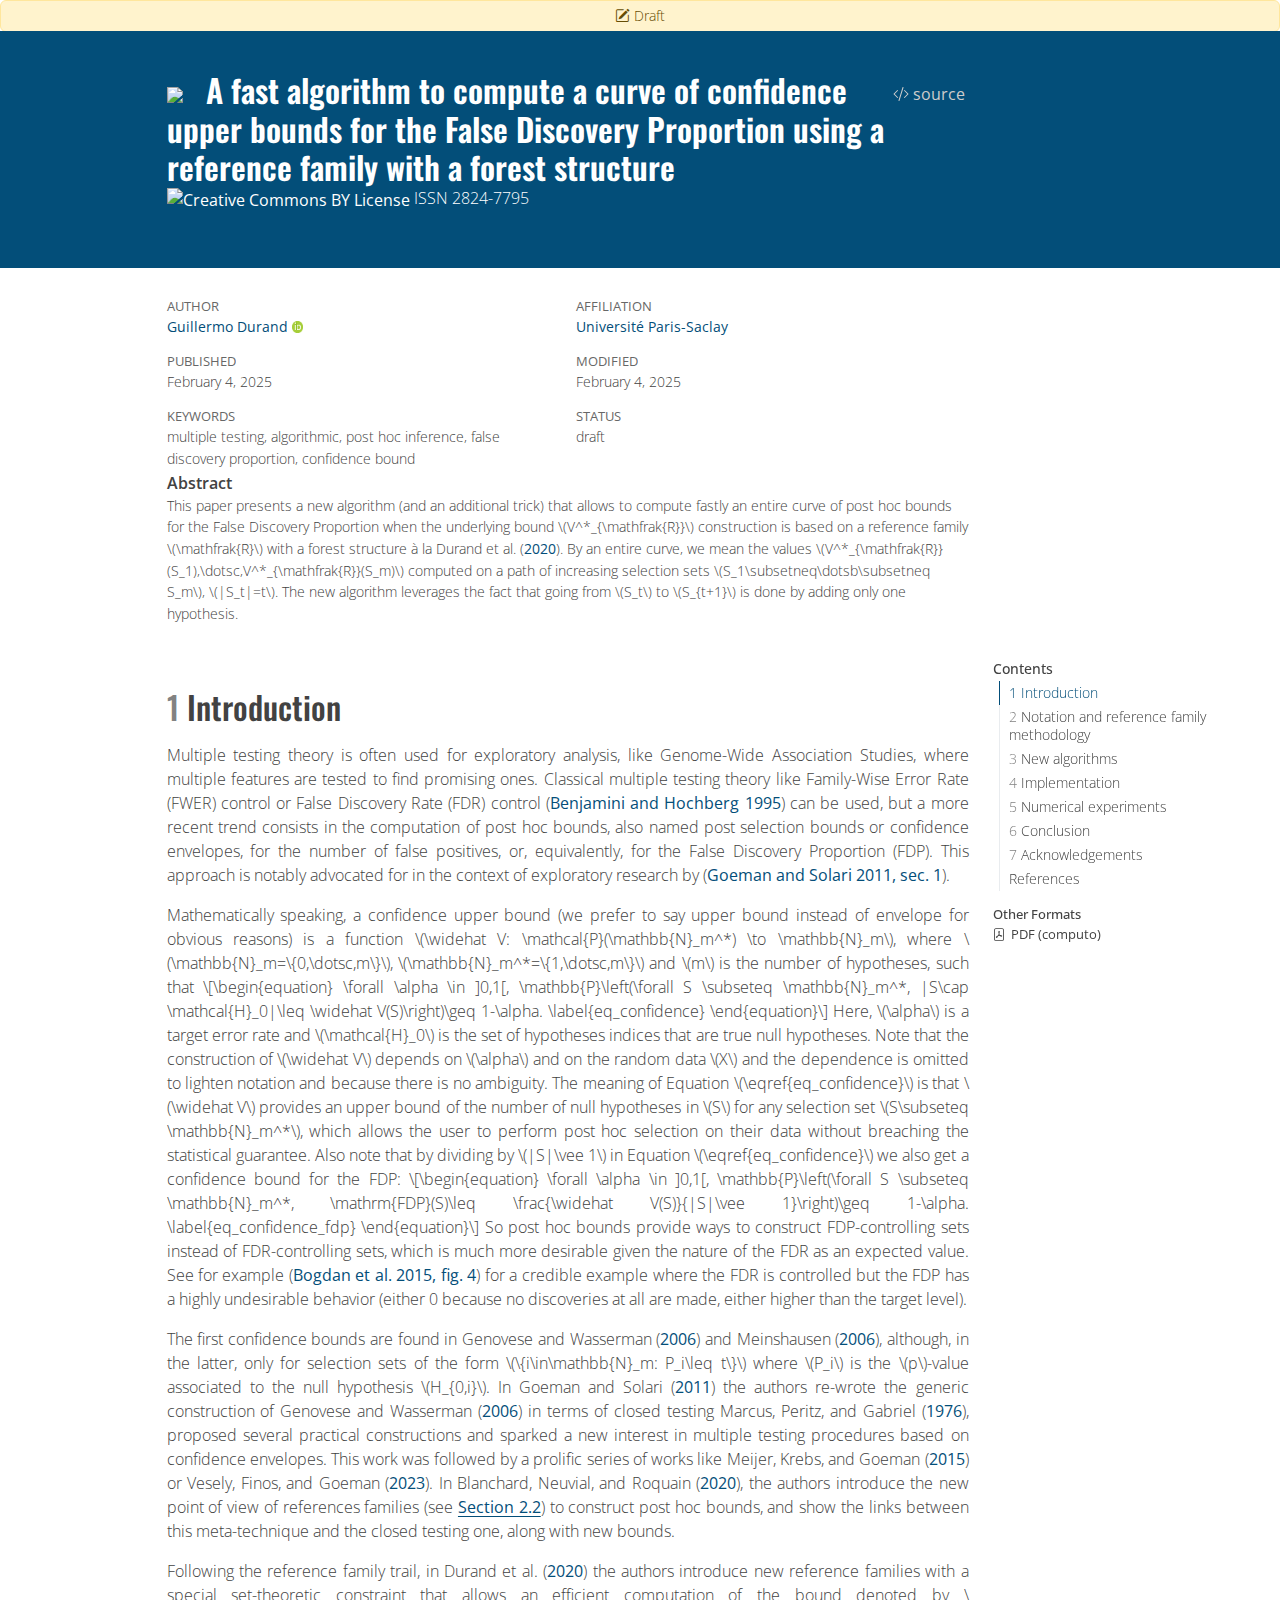
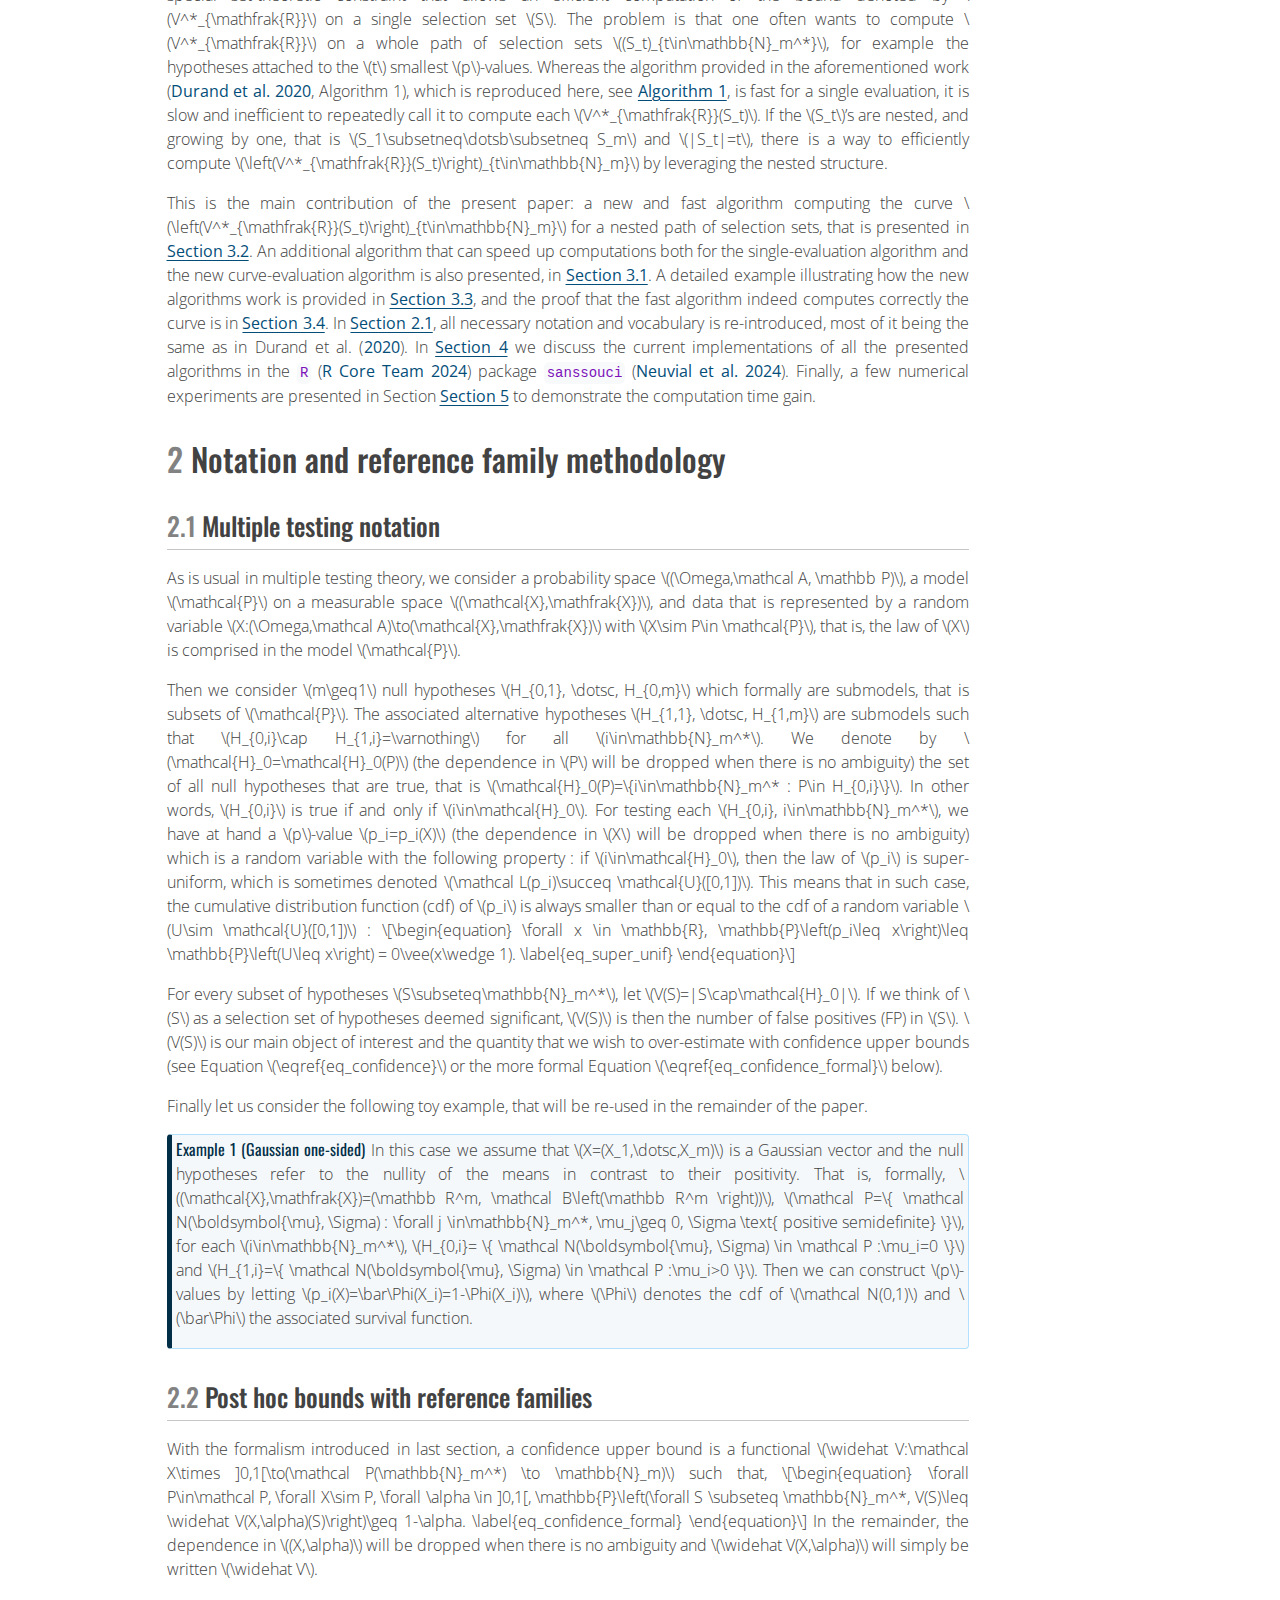
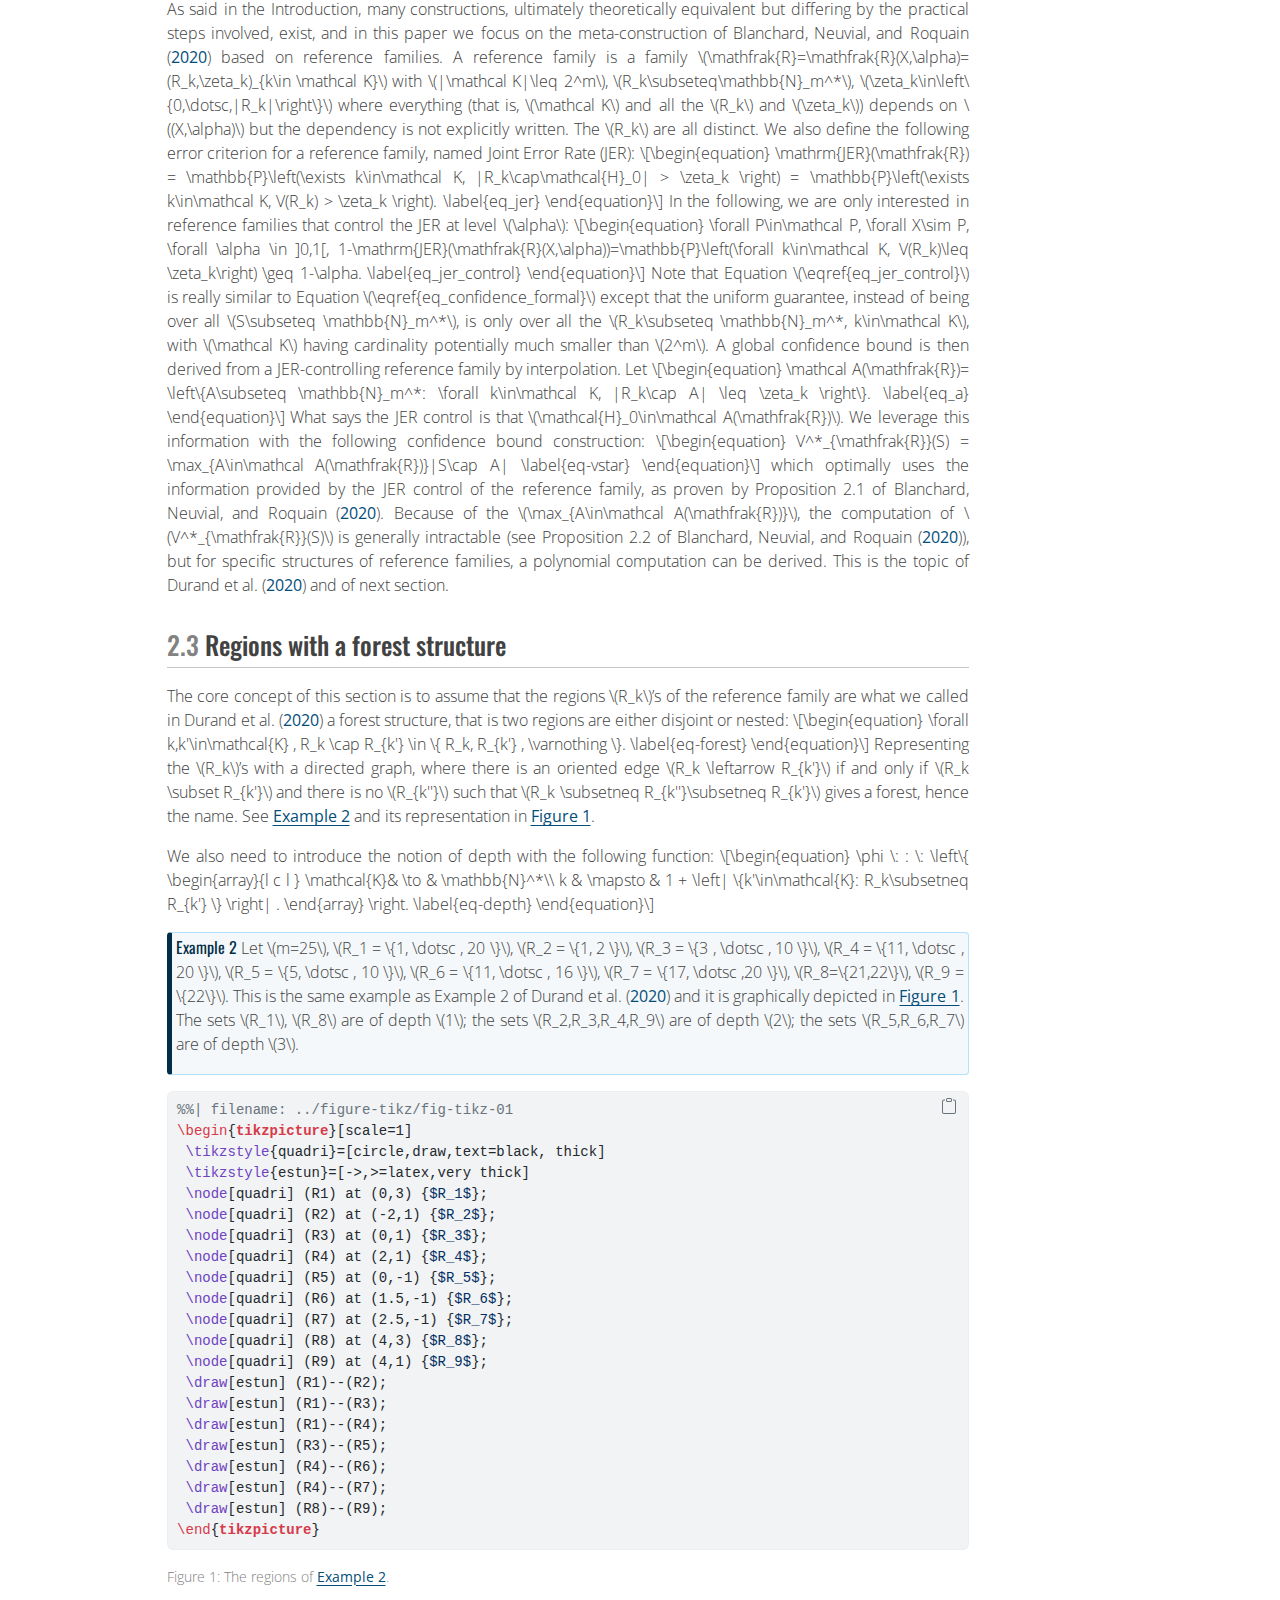
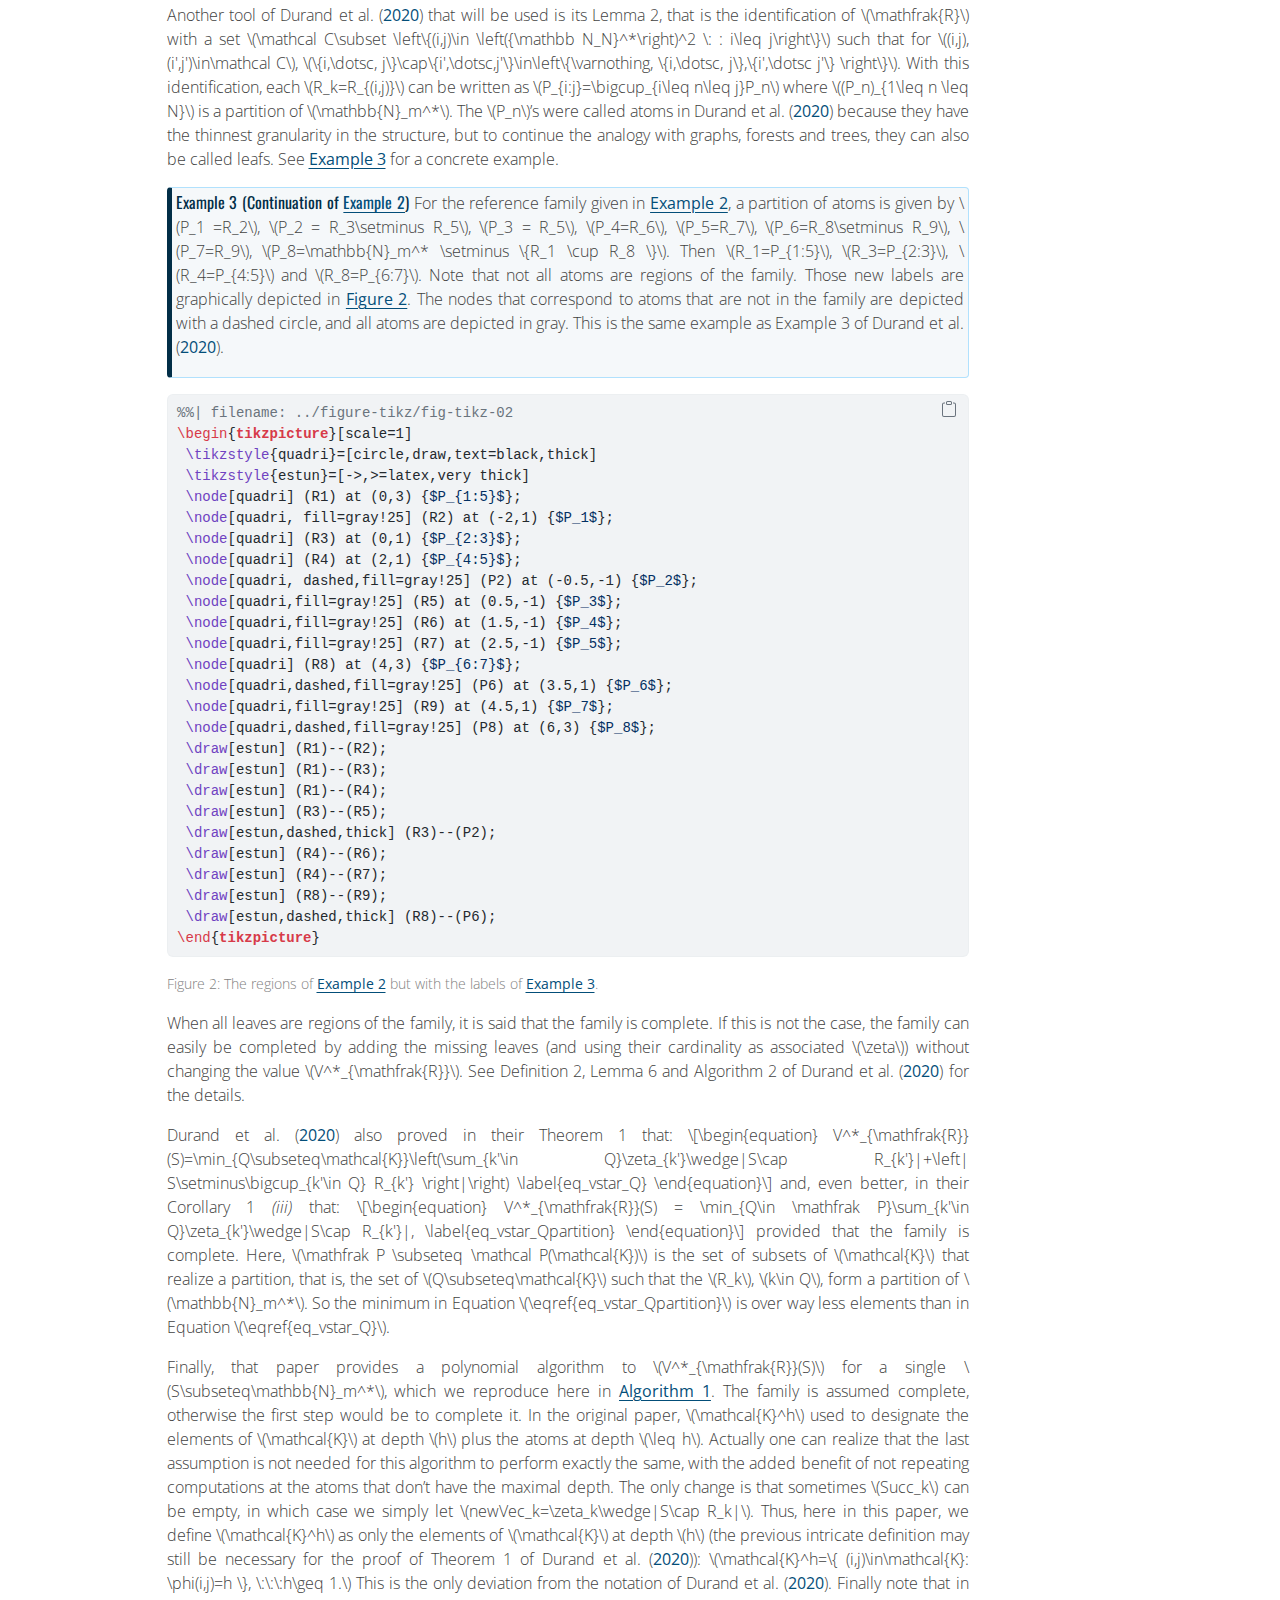
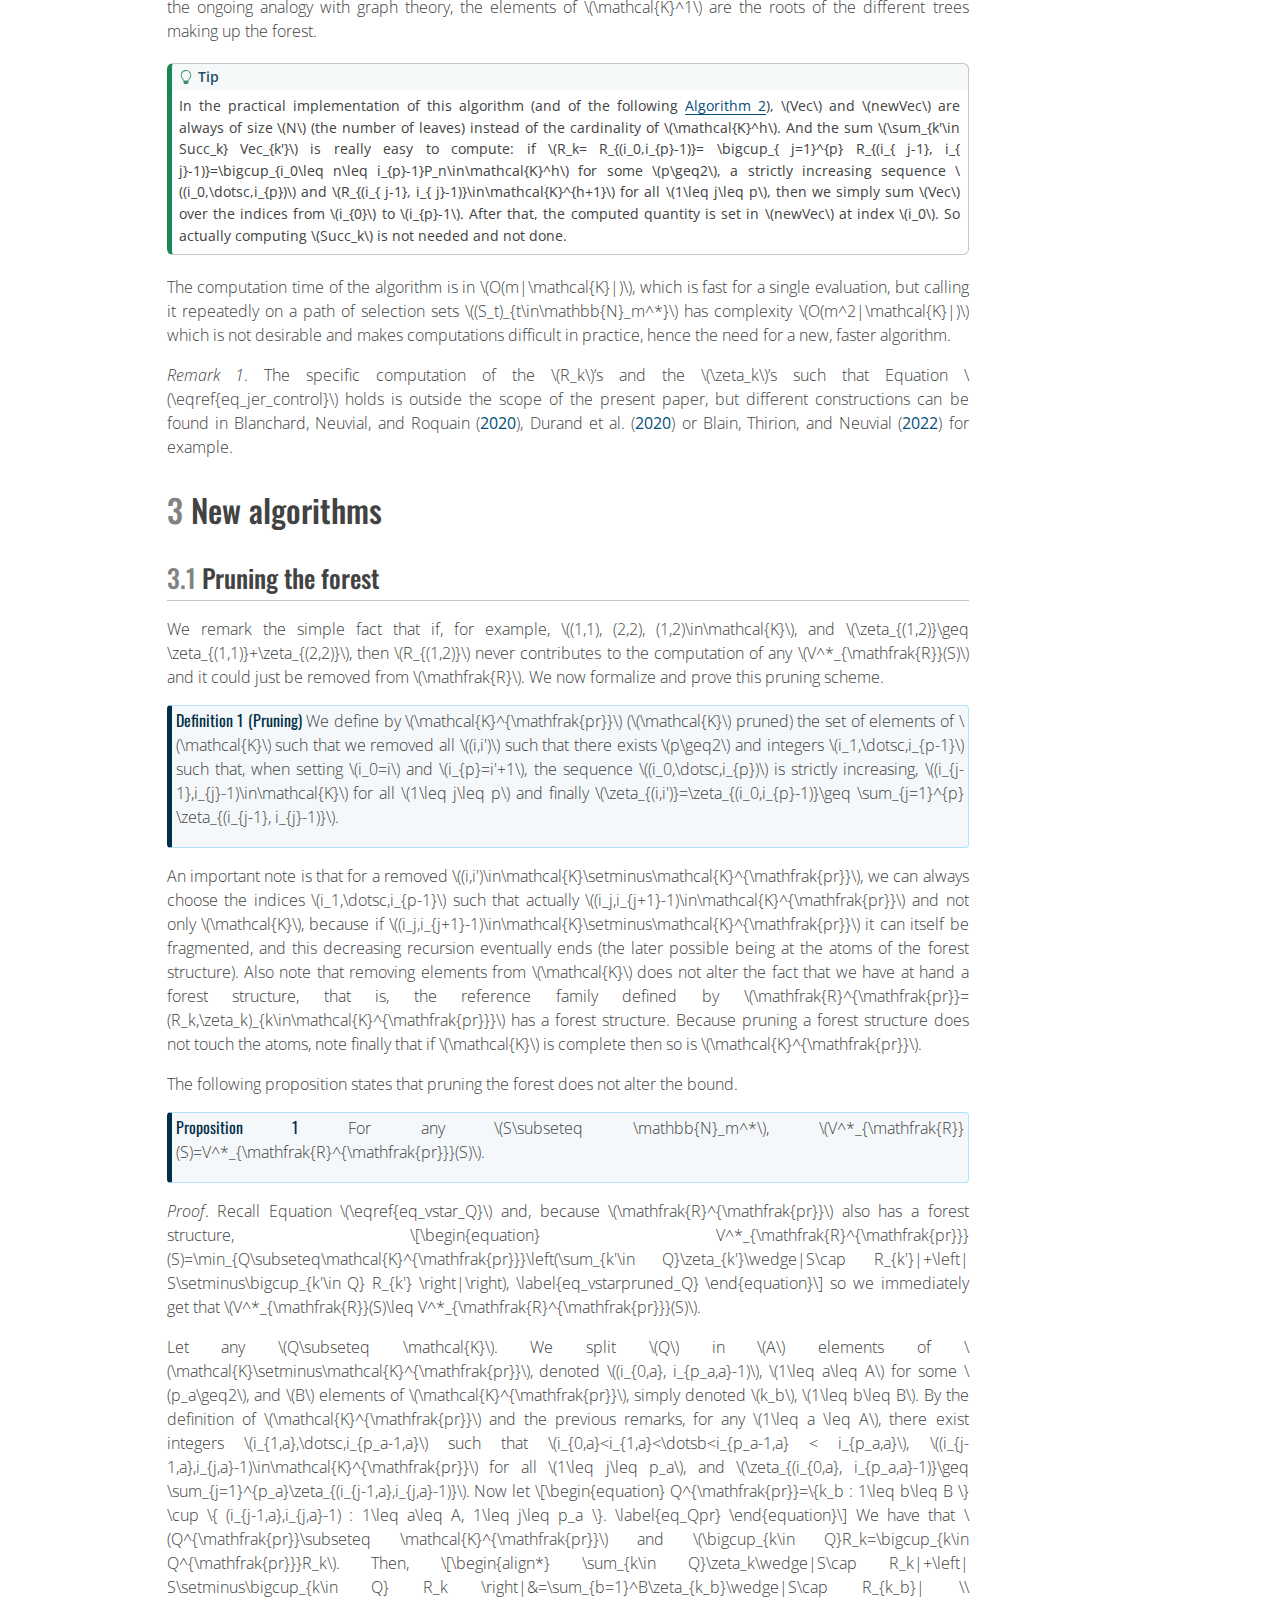
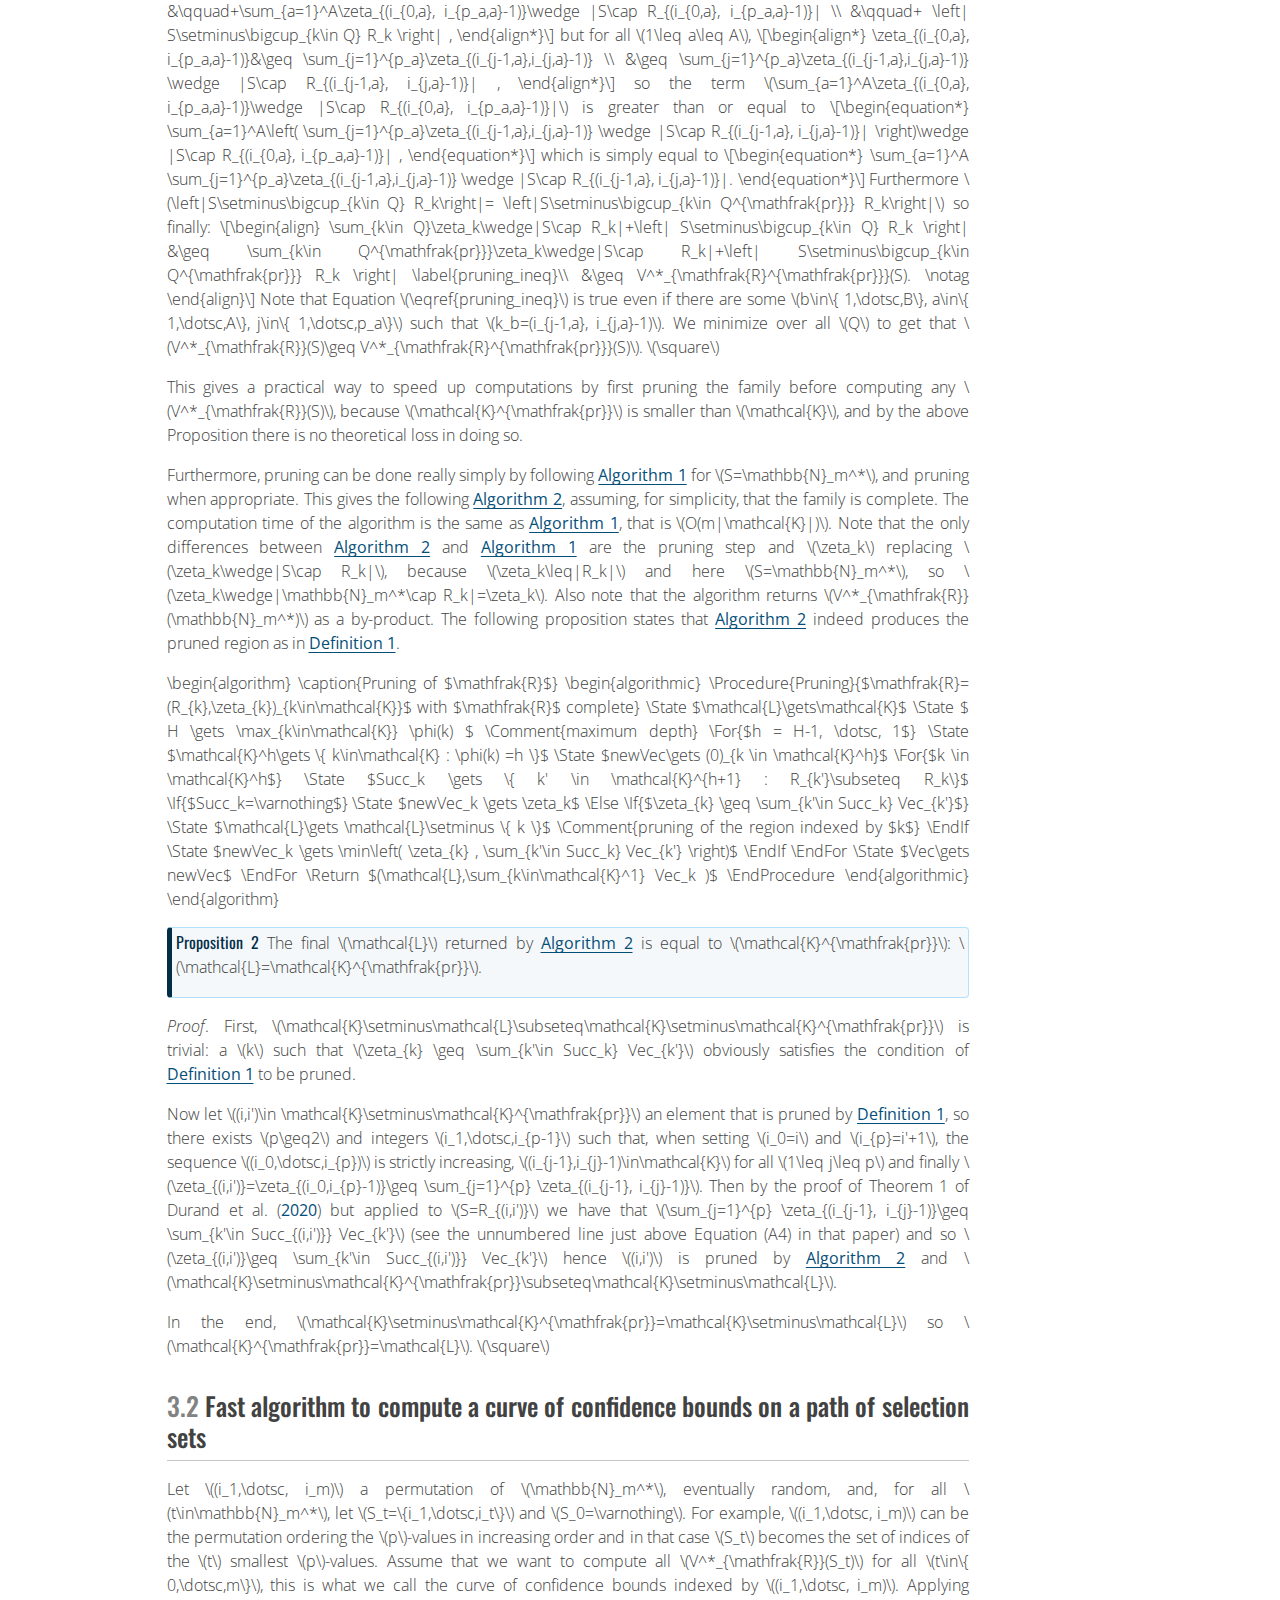
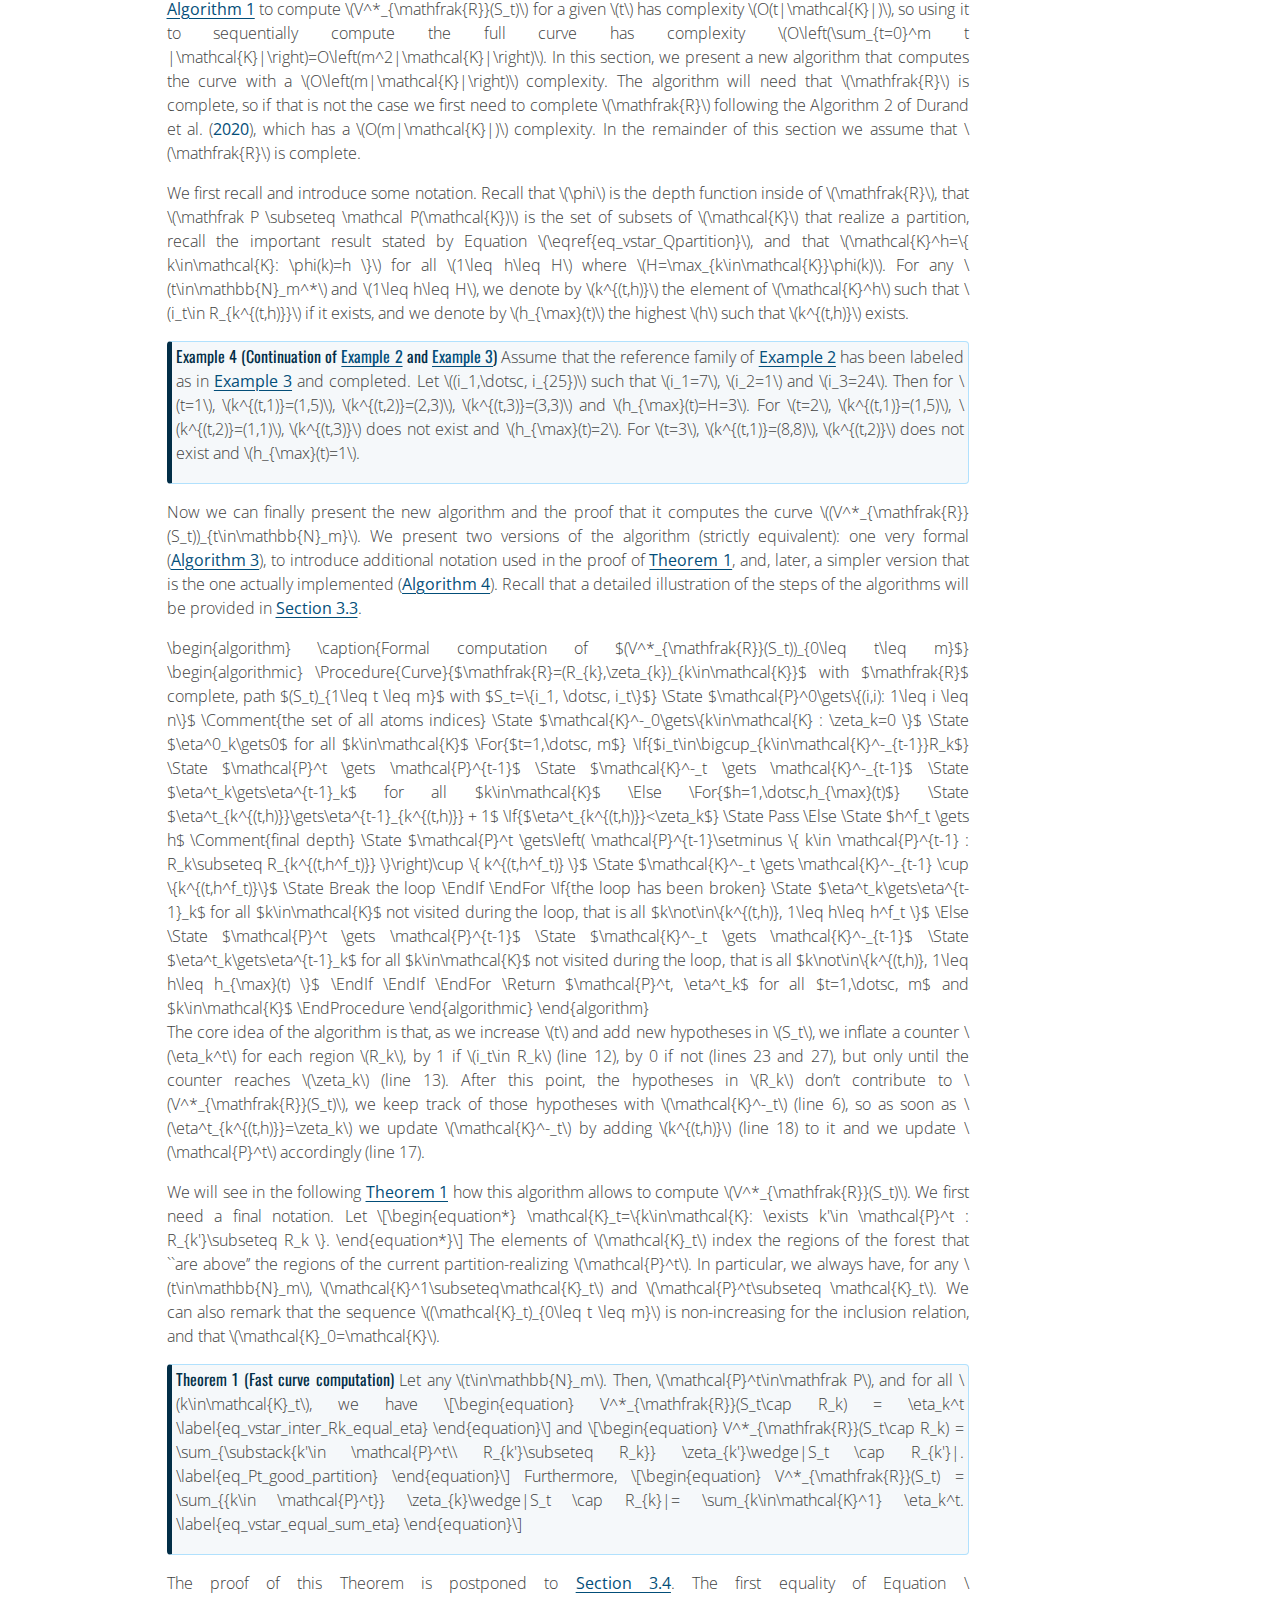
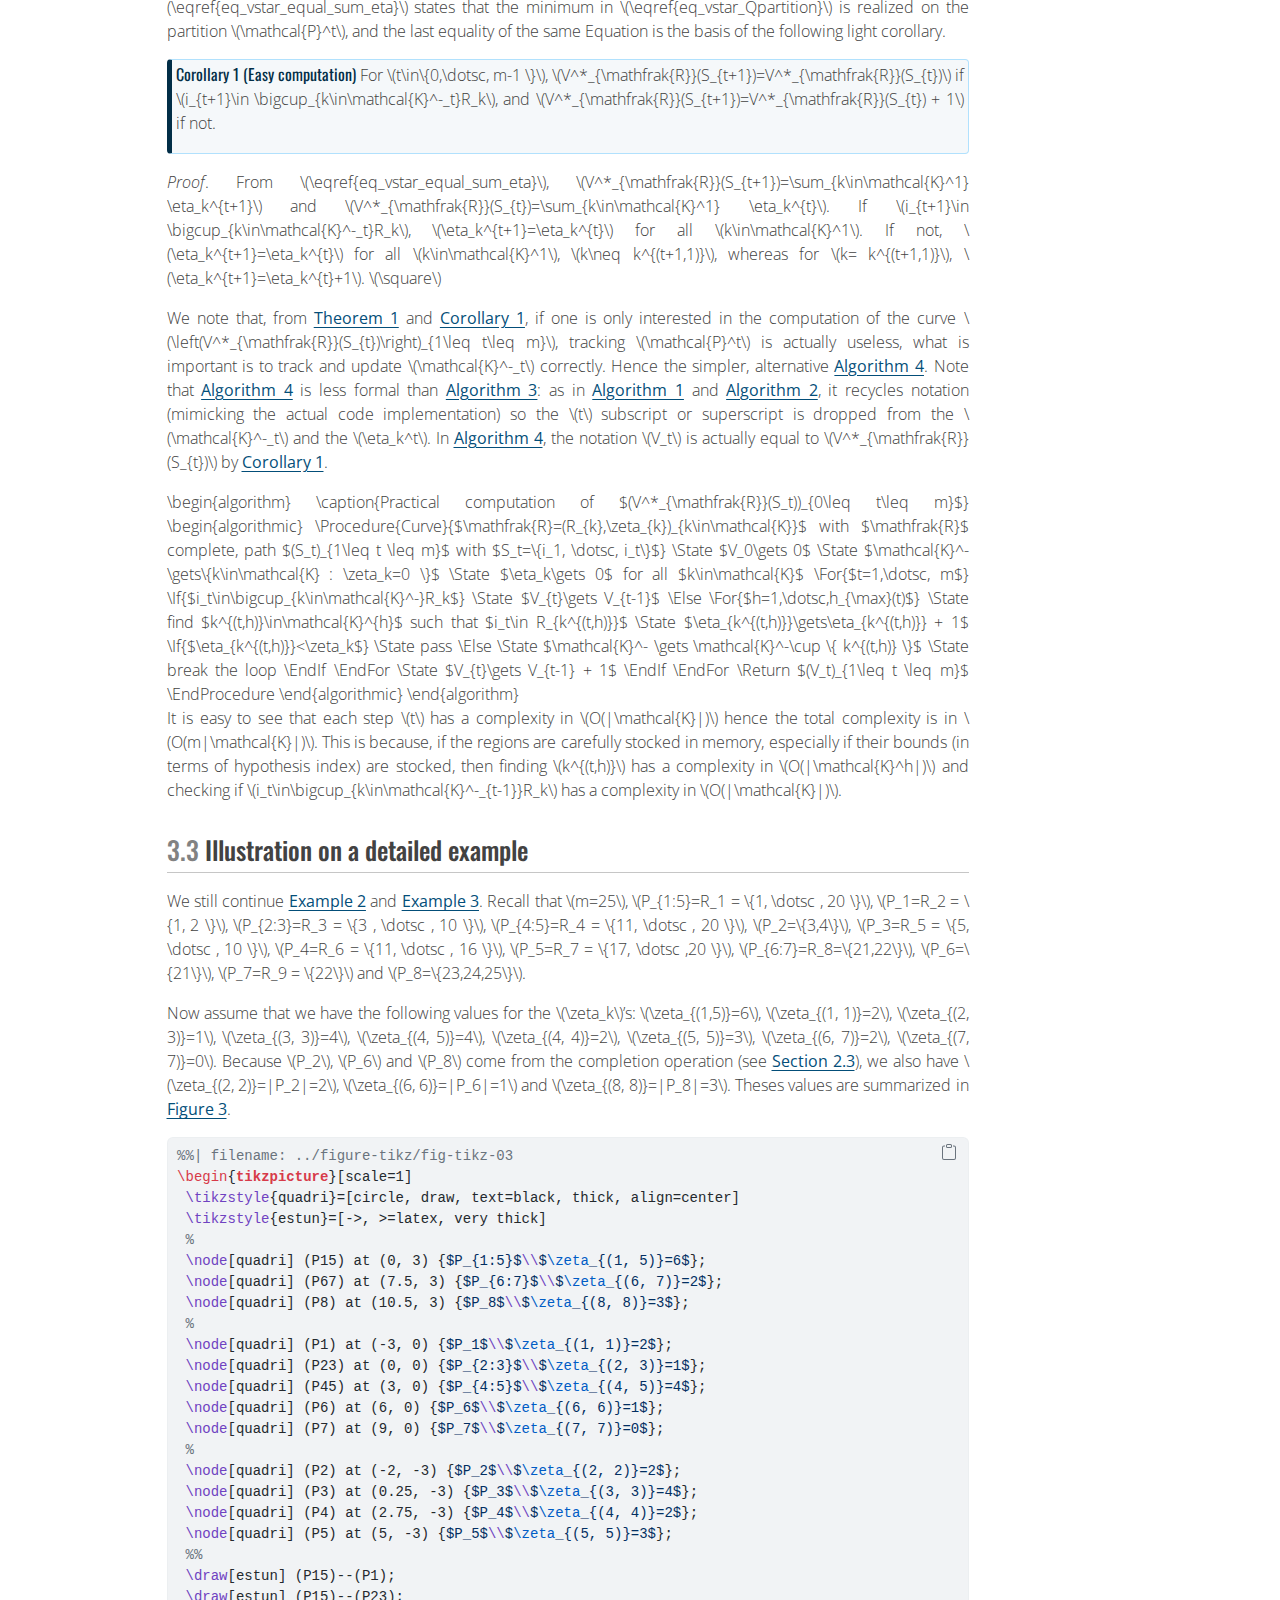
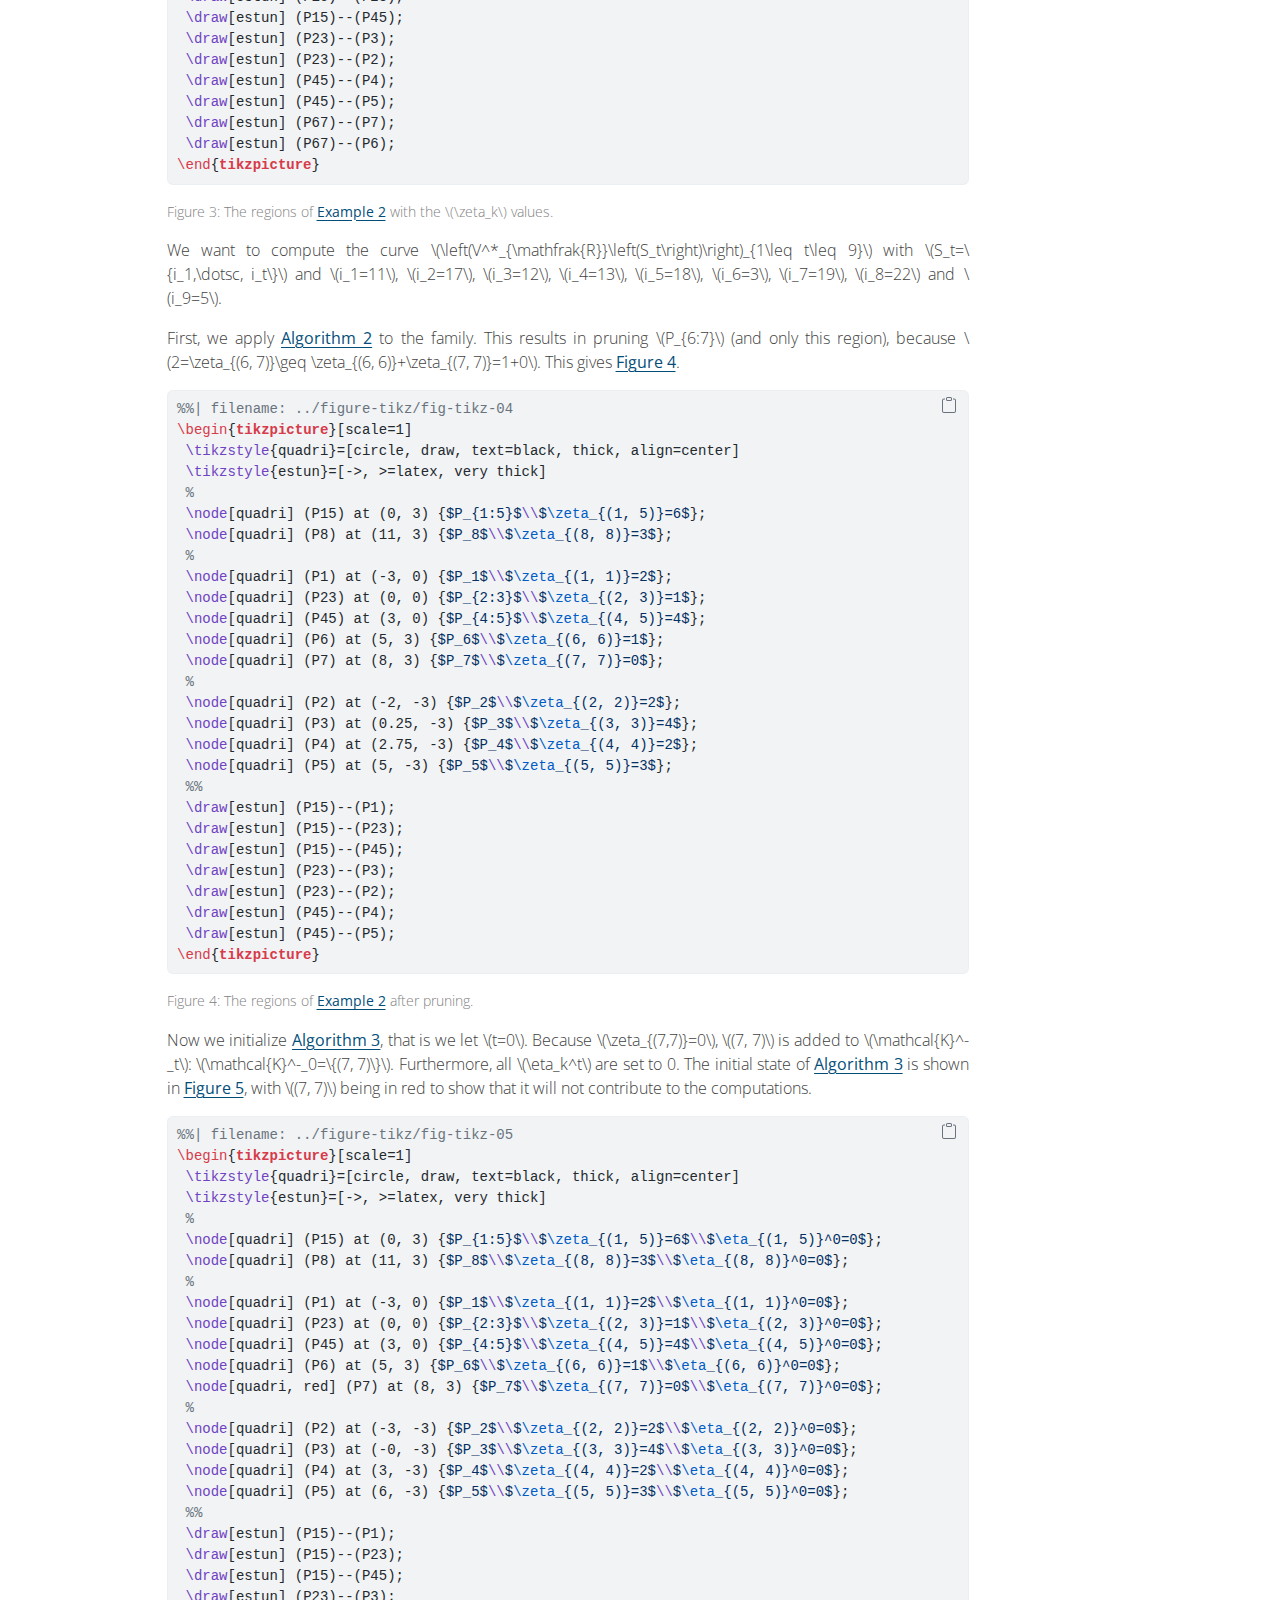
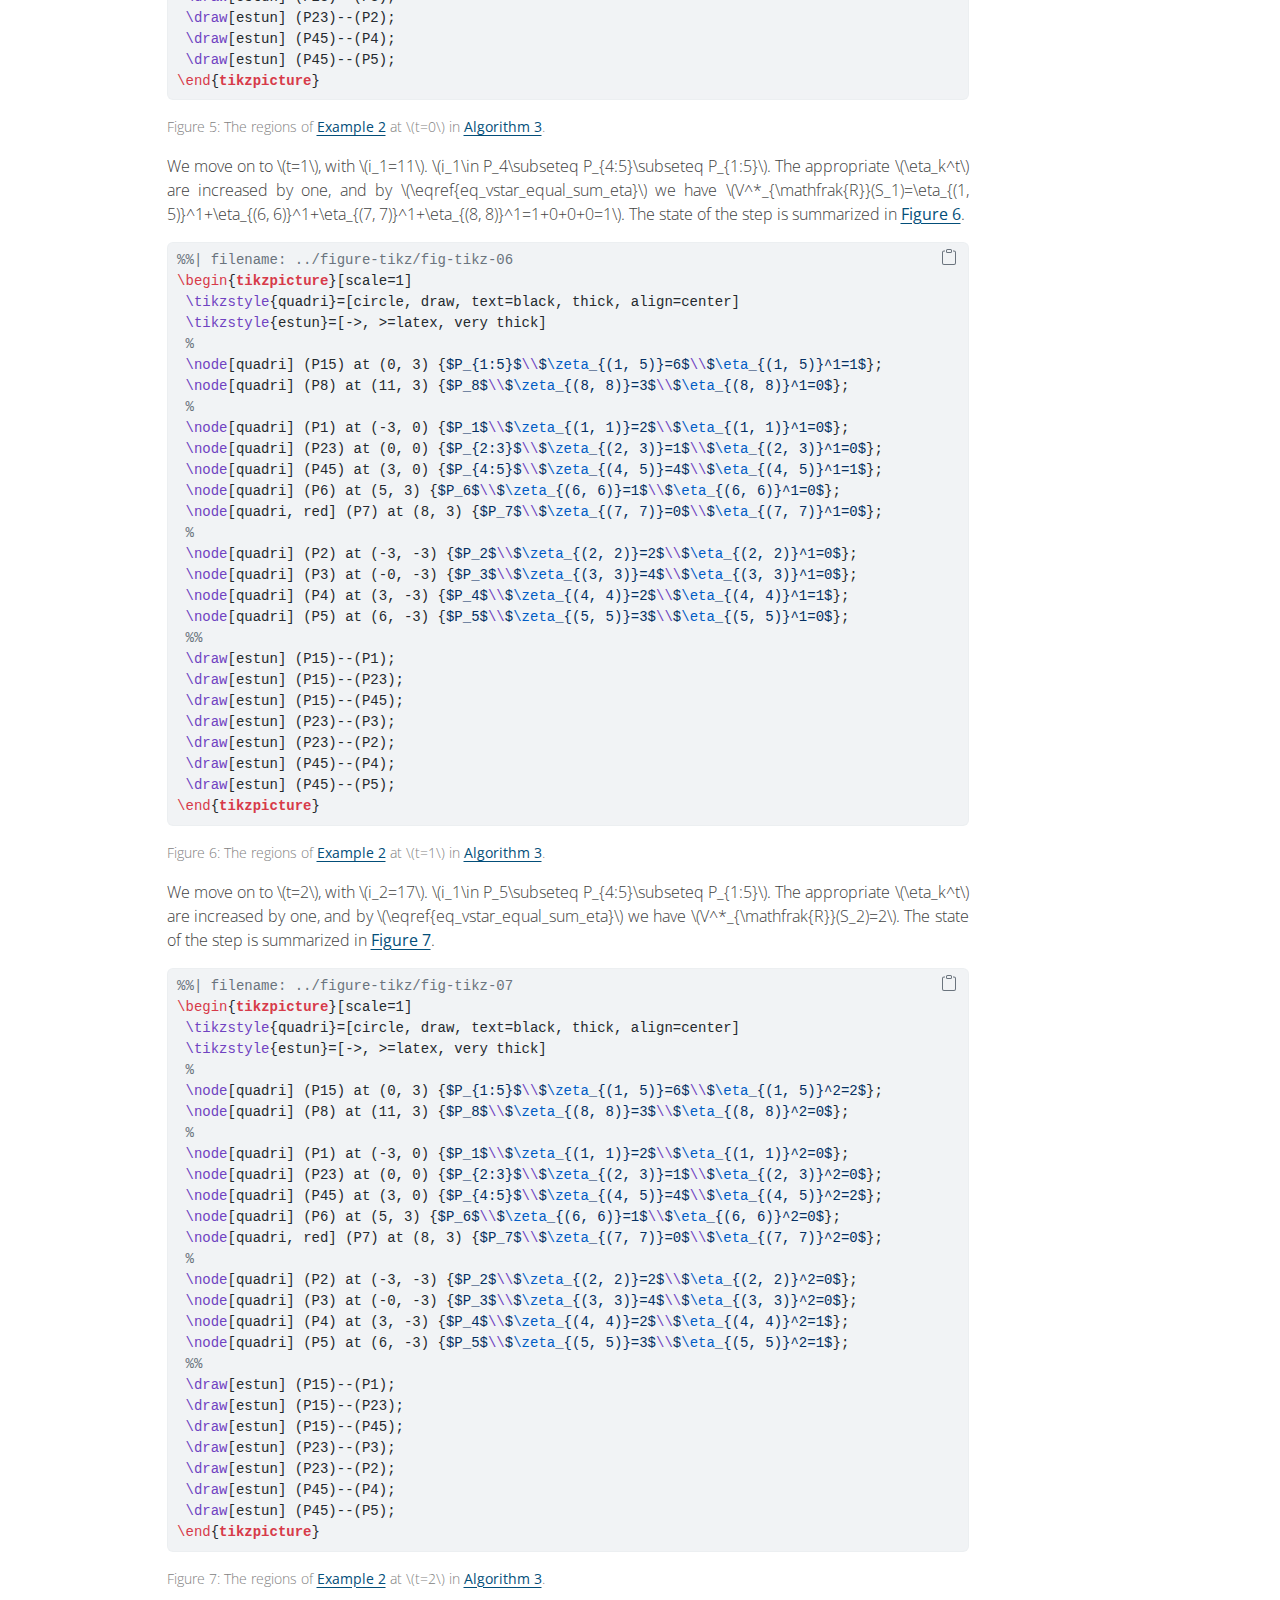
==== commit 4a09d08d: "Built site for gh-pages" ====
--- a/algo-curve.html
+++ b/algo-curve.html
@@ -7,7 +7,7 @@
 <meta name="viewport" content="width=device-width, initial-scale=1.0, user-scalable=yes">
 
 <meta name="author" content="Guillermo Durand">
-<meta name="dcterms.date" content="2025-02-03">
+<meta name="dcterms.date" content="2025-02-04">
 <meta name="keywords" content="multiple testing, algorithmic, post hoc inference, false discovery proportion, confidence bound">
 
 <title>A fast algorithm to compute a curve of confidence upper bounds for the False Discovery Proportion using a reference family with a forest structure</title>
@@ -186,14 +186,14 @@
       <div>
       <div class="quarto-title-meta-heading">Published</div>
       <div class="quarto-title-meta-contents">
-        <p class="date">February 3, 2025</p>
+        <p class="date">February 4, 2025</p>
       </div>
     </div>
                                     
       <div>
       <div class="quarto-title-meta-heading">Modified</div>
       <div class="quarto-title-meta-contents">
-        <p class="date-modified">February 3, 2025</p>
+        <p class="date-modified">February 4, 2025</p>
       </div>
     </div>
       
@@ -407,7 +407,7 @@
 \label{eq_vstar_Qpartition}
 \end{equation}\]</span> provided that the family is complete. Here, <span class="math inline">\(\mathfrak P \subseteq \mathcal P(\mathcal{K})\)</span> is the set of subsets of <span class="math inline">\(\mathcal{K}\)</span> that realize a partition, that is, the set of <span class="math inline">\(Q\subseteq\mathcal{K}\)</span> such that the <span class="math inline">\(R_k\)</span>, <span class="math inline">\(k\in Q\)</span>, form a partition of <span class="math inline">\(\mathbb{N}_m^*\)</span>. So the minimum in Equation <span class="math inline">\(\eqref{eq_vstar_Qpartition}\)</span> is over way less elements than in Equation <span class="math inline">\(\eqref{eq_vstar_Q}\)</span>.</p>
 <p>Finally, that paper provides a polynomial algorithm to <span class="math inline">\(V^*_{\mathfrak{R}}(S)\)</span> for a single <span class="math inline">\(S\subseteq\mathbb{N}_m^*\)</span>, which we reproduce here in <a href="#alg-vstar" class="quarto-xref">Algorithm 1</a>. The family is assumed complete, otherwise the first step would be to complete it. In the original paper, <span class="math inline">\(\mathcal{K}^h\)</span> used to designate the elements of <span class="math inline">\(\mathcal{K}\)</span> at depth <span class="math inline">\(h\)</span> plus the atoms at depth <span class="math inline">\(\leq h\)</span>. Actually one can realize that the last assumption is not needed for this algorithm to perform exactly the same, with the added benefit of not repeating computations at the atoms that don’t have the maximal depth. The only change is that sometimes <span class="math inline">\(Succ_k\)</span> can be empty, in which case we simply let <span class="math inline">\(newVec_k=\zeta_k\wedge|S\cap R_k|\)</span>. Thus, here in this paper, we define <span class="math inline">\(\mathcal{K}^h\)</span> as only the elements of <span class="math inline">\(\mathcal{K}\)</span> at depth <span class="math inline">\(h\)</span> (the previous intricate definition may still be necessary for the proof of Theorem 1 of <span class="citation" data-cites="MR4178188">Durand et al. (<a href="#ref-MR4178188" role="doc-biblioref">2020</a>)</span>): <span class="math inline">\(\mathcal{K}^h=\{ (i,j)\in\mathcal{K}: \phi(i,j)=h      \}, \:\:\:h\geq 1.\)</span> This is the only deviation from the notation of <span class="citation" data-cites="MR4178188">Durand et al. (<a href="#ref-MR4178188" role="doc-biblioref">2020</a>)</span>. Finally note that in the ongoing analogy with graph theory, the elements of <span class="math inline">\(\mathcal{K}^1\)</span> are the roots of the different trees making up the forest.</p>
-<div id="alg-vstar" class="pseudocode-container quarto-float" data-indent-size="1.2em" data-no-end="false" data-line-number="true" data-pseudocode-number="1" data-comment-delimiter="//" data-caption-prefix="Algorithm" data-line-number-punc=":">
+<div id="alg-vstar" class="pseudocode-container quarto-float" data-no-end="false" data-comment-delimiter="//" data-line-number="true" data-pseudocode-number="1" data-caption-prefix="Algorithm" data-indent-size="1.2em" data-line-number-punc=":">
 <div class="pseudocode">
 \begin{algorithm} \caption{Computation of a given $V^*_{\mathfrak{R}}(S)$} \begin{algorithmic} \Procedure{Vstar}{S, $\mathfrak{R}=(R_{k},\zeta_{k})_{k\in\mathcal{K}}$ with $\mathfrak{R}$ complete} \State $ H \gets \max_{k\in\mathcal{K}} \phi(k) $ \Comment{maximum depth} \For{$h = H-1, \dotsc, 1$} \State $\mathcal{K}^h\gets \{ k\in\mathcal{K} : \phi(k) =h \}$ \State $newVec\gets (0)_{k \in \mathcal{K}^h}$ \For{$k \in \mathcal{K}^h$} \State $Succ_k \gets \{ k' \in \mathcal{K}^{h+1} : R_{k'}\subseteq R_k\}$ \If{$Succ_k=\varnothing$} \State $newVec_k \gets \zeta_k\wedge|S\cap R_k|$ \Else \State $newVec_k \gets \min\left( \zeta_{k}\wedge|S\cap R_k| , \sum_{k'\in Succ_k} Vec_{k'} \right)$ \EndIf \EndFor \State $Vec\gets newVec$ \EndFor \Return $\sum_{k\in\mathcal{K}^1} Vec_k $ \EndProcedure \end{algorithmic} \end{algorithm}
 </div>
@@ -470,7 +470,7 @@
 </div>
 <p>This gives a practical way to speed up computations by first pruning the family before computing any <span class="math inline">\(V^*_{\mathfrak{R}}(S)\)</span>, because <span class="math inline">\(\mathcal{K}^{\mathfrak{pr}}\)</span> is smaller than <span class="math inline">\(\mathcal{K}\)</span>, and by the above Proposition there is no theoretical loss in doing so.</p>
 <p>Furthermore, pruning can be done really simply by following <a href="#alg-vstar" class="quarto-xref">Algorithm 1</a> for <span class="math inline">\(S=\mathbb{N}_m^*\)</span>, and pruning when appropriate. This gives the following <a href="#alg-pruning" class="quarto-xref">Algorithm 2</a>, assuming, for simplicity, that the family is complete. The computation time of the algorithm is the same as <a href="#alg-vstar" class="quarto-xref">Algorithm 1</a>, that is <span class="math inline">\(O(m|\mathcal{K}|)\)</span>. Note that the only differences between <a href="#alg-pruning" class="quarto-xref">Algorithm 2</a> and <a href="#alg-vstar" class="quarto-xref">Algorithm 1</a> are the pruning step and <span class="math inline">\(\zeta_k\)</span> replacing <span class="math inline">\(\zeta_k\wedge|S\cap R_k|\)</span>, because <span class="math inline">\(\zeta_k\leq|R_k|\)</span> and here <span class="math inline">\(S=\mathbb{N}_m^*\)</span>, so <span class="math inline">\(\zeta_k\wedge|\mathbb{N}_m^*\cap R_k|=\zeta_k\)</span>. Also note that the algorithm returns <span class="math inline">\(V^*_{\mathfrak{R}}(\mathbb{N}_m^*)\)</span> as a by-product. The following proposition states that <a href="#alg-pruning" class="quarto-xref">Algorithm 2</a> indeed produces the pruned region as in <a href="#def-pruning" class="quarto-xref">Definition&nbsp;1</a>.</p>
-<div id="alg-pruning" class="pseudocode-container quarto-float" data-indent-size="1.2em" data-no-end="false" data-line-number="true" data-pseudocode-number="2" data-comment-delimiter="//" data-caption-prefix="Algorithm" data-line-number-punc=":">
+<div id="alg-pruning" class="pseudocode-container quarto-float" data-no-end="false" data-comment-delimiter="//" data-line-number="true" data-pseudocode-number="2" data-caption-prefix="Algorithm" data-indent-size="1.2em" data-line-number-punc=":">
 <div class="pseudocode">
 \begin{algorithm} \caption{Pruning of $\mathfrak{R}$} \begin{algorithmic} \Procedure{Pruning}{$\mathfrak{R}=(R_{k},\zeta_{k})_{k\in\mathcal{K}}$ with $\mathfrak{R}$ complete} \State $\mathcal{L}\gets\mathcal{K}$ \State $ H \gets \max_{k\in\mathcal{K}} \phi(k) $ \Comment{maximum depth} \For{$h = H-1, \dotsc, 1$} \State $\mathcal{K}^h\gets \{ k\in\mathcal{K} : \phi(k) =h \}$ \State $newVec\gets (0)_{k \in \mathcal{K}^h}$ \For{$k \in \mathcal{K}^h$} \State $Succ_k \gets \{ k' \in \mathcal{K}^{h+1} : R_{k'}\subseteq R_k\}$ \If{$Succ_k=\varnothing$} \State $newVec_k \gets \zeta_k$ \Else \If{$\zeta_{k} \geq \sum_{k'\in Succ_k} Vec_{k'}$} \State $\mathcal{L}\gets \mathcal{L}\setminus \{ k \}$ \Comment{pruning of the region indexed by $k$} \EndIf \State $newVec_k \gets \min\left( \zeta_{k} , \sum_{k'\in Succ_k} Vec_{k'} \right)$ \EndIf \EndFor \State $Vec\gets newVec$ \EndFor \Return $(\mathcal{L},\sum_{k\in\mathcal{K}^1} Vec_k )$ \EndProcedure \end{algorithmic} \end{algorithm}
 </div>
@@ -492,7 +492,7 @@
 <p><span class="theorem-title"><strong>Example 4 (Continuation of <a href="#exm-toy-forest" class="quarto-xref">Example&nbsp;2</a> and <a href="#exm-toy-leaves" class="quarto-xref">Example&nbsp;3</a>)</strong></span> Assume that the reference family of <a href="#exm-toy-forest" class="quarto-xref">Example&nbsp;2</a> has been labeled as in <a href="#exm-toy-leaves" class="quarto-xref">Example&nbsp;3</a> and completed. Let <span class="math inline">\((i_1,\dotsc, i_{25})\)</span> such that <span class="math inline">\(i_1=7\)</span>, <span class="math inline">\(i_2=1\)</span> and <span class="math inline">\(i_3=24\)</span>. Then for <span class="math inline">\(t=1\)</span>, <span class="math inline">\(k^{(t,1)}=(1,5)\)</span>, <span class="math inline">\(k^{(t,2)}=(2,3)\)</span>, <span class="math inline">\(k^{(t,3)}=(3,3)\)</span> and <span class="math inline">\(h_{\max}(t)=H=3\)</span>. For <span class="math inline">\(t=2\)</span>, <span class="math inline">\(k^{(t,1)}=(1,5)\)</span>, <span class="math inline">\(k^{(t,2)}=(1,1)\)</span>, <span class="math inline">\(k^{(t,3)}\)</span> does not exist and <span class="math inline">\(h_{\max}(t)=2\)</span>. For <span class="math inline">\(t=3\)</span>, <span class="math inline">\(k^{(t,1)}=(8,8)\)</span>, <span class="math inline">\(k^{(t,2)}\)</span> does not exist and <span class="math inline">\(h_{\max}(t)=1\)</span>.</p>
 </div>
 <p>Now we can finally present the new algorithm and the proof that it computes the curve <span class="math inline">\((V^*_{\mathfrak{R}}(S_t))_{t\in\mathbb{N}_m}\)</span>. We present two versions of the algorithm (strictly equivalent): one very formal (<a href="#alg-formal-curve" class="quarto-xref">Algorithm 3</a>), to introduce additional notation used in the proof of <a href="#thm-curve-path" class="quarto-xref">Theorem&nbsp;1</a>, and, later, a simpler version that is the one actually implemented (<a href="#alg-curve" class="quarto-xref">Algorithm 4</a>). Recall that a detailed illustration of the steps of the algorithms will be provided in <a href="#sec-example" class="quarto-xref">Section&nbsp;3.3</a>.</p>
-<div id="alg-formal-curve" class="pseudocode-container quarto-float" data-indent-size="1.2em" data-no-end="false" data-line-number="true" data-pseudocode-number="3" data-comment-delimiter="//" data-caption-prefix="Algorithm" data-line-number-punc=":">
+<div id="alg-formal-curve" class="pseudocode-container quarto-float" data-no-end="false" data-comment-delimiter="//" data-line-number="true" data-pseudocode-number="3" data-caption-prefix="Algorithm" data-indent-size="1.2em" data-line-number-punc=":">
 <div class="pseudocode">
 \begin{algorithm} \caption{Formal computation of $(V^*_{\mathfrak{R}}(S_t))_{0\leq t\leq m}$} \begin{algorithmic} \Procedure{Curve}{$\mathfrak{R}=(R_{k},\zeta_{k})_{k\in\mathcal{K}}$ with $\mathfrak{R}$ complete, path $(S_t)_{1\leq t \leq m}$ with $S_t=\{i_1, \dotsc, i_t\}$} \State $\mathcal{P}^0\gets\{(i,i): 1\leq i \leq n\}$ \Comment{the set of all atoms indices} \State $\mathcal{K}^-_0\gets\{k\in\mathcal{K} : \zeta_k=0 \}$ \State $\eta^0_k\gets0$ for all $k\in\mathcal{K}$ \For{$t=1,\dotsc, m$} \If{$i_t\in\bigcup_{k\in\mathcal{K}^-_{t-1}}R_k$} \State $\mathcal{P}^t \gets \mathcal{P}^{t-1}$ \State $\mathcal{K}^-_t \gets \mathcal{K}^-_{t-1}$ \State $\eta^t_k\gets\eta^{t-1}_k$ for all $k\in\mathcal{K}$ \Else \For{$h=1,\dotsc,h_{\max}(t)$} \State $\eta^t_{k^{(t,h)}}\gets\eta^{t-1}_{k^{(t,h)}} + 1$ \If{$\eta^t_{k^{(t,h)}}&lt;\zeta_k$} \State Pass \Else \State $h^f_t \gets h$ \Comment{final depth} \State $\mathcal{P}^t \gets\left( \mathcal{P}^{t-1}\setminus \{ k\in \mathcal{P}^{t-1} : R_k\subseteq R_{k^{(t,h^f_t)}} \}\right)\cup \{ k^{(t,h^f_t)} \}$ \State $\mathcal{K}^-_t \gets \mathcal{K}^-_{t-1} \cup \{k^{(t,h^f_t)}\}$ \State Break the loop \EndIf \EndFor \If{the loop has been broken} \State $\eta^t_k\gets\eta^{t-1}_k$ for all $k\in\mathcal{K}$ not visited during the loop, that is all $k\not\in\{k^{(t,h)}, 1\leq h\leq h^f_t \}$ \Else \State $\mathcal{P}^t \gets \mathcal{P}^{t-1}$ \State $\mathcal{K}^-_t \gets \mathcal{K}^-_{t-1}$ \State $\eta^t_k\gets\eta^{t-1}_k$ for all $k\in\mathcal{K}$ not visited during the loop, that is all $k\not\in\{k^{(t,h)}, 1\leq h\leq h_{\max}(t) \}$ \EndIf \EndIf \EndFor \Return $\mathcal{P}^t, \eta^t_k$ for all $t=1,\dotsc, m$ and $k\in\mathcal{K}$ \EndProcedure \end{algorithmic} \end{algorithm}
 </div>
@@ -521,7 +521,7 @@
 <p><span class="proof-title"><em>Proof</em>. </span>From <span class="math inline">\(\eqref{eq_vstar_equal_sum_eta}\)</span>, <span class="math inline">\(V^*_{\mathfrak{R}}(S_{t+1})=\sum_{k\in\mathcal{K}^1} \eta_k^{t+1}\)</span> and <span class="math inline">\(V^*_{\mathfrak{R}}(S_{t})=\sum_{k\in\mathcal{K}^1} \eta_k^{t}\)</span>. If <span class="math inline">\(i_{t+1}\in \bigcup_{k\in\mathcal{K}^-_t}R_k\)</span>, <span class="math inline">\(\eta_k^{t+1}=\eta_k^{t}\)</span> for all <span class="math inline">\(k\in\mathcal{K}^1\)</span>. If not, <span class="math inline">\(\eta_k^{t+1}=\eta_k^{t}\)</span> for all <span class="math inline">\(k\in\mathcal{K}^1\)</span>, <span class="math inline">\(k\neq k^{(t+1,1)}\)</span>, whereas for <span class="math inline">\(k= k^{(t+1,1)}\)</span>, <span class="math inline">\(\eta_k^{t+1}=\eta_k^{t}+1\)</span>. <span class="math inline">\(\square\)</span></p>
 </div>
 <p>We note that, from <a href="#thm-curve-path" class="quarto-xref">Theorem&nbsp;1</a> and <a href="#cor-easy-impl" class="quarto-xref">Corollary&nbsp;1</a>, if one is only interested in the computation of the curve <span class="math inline">\(\left(V^*_{\mathfrak{R}}(S_{t})\right)_{1\leq t\leq m}\)</span>, tracking <span class="math inline">\(\mathcal{P}^t\)</span> is actually useless, what is important is to track and update <span class="math inline">\(\mathcal{K}^-_t\)</span> correctly. Hence the simpler, alternative <a href="#alg-curve" class="quarto-xref">Algorithm 4</a>. Note that <a href="#alg-curve" class="quarto-xref">Algorithm 4</a> is less formal than <a href="#alg-formal-curve" class="quarto-xref">Algorithm 3</a>: as in <a href="#alg-vstar" class="quarto-xref">Algorithm 1</a> and <a href="#alg-pruning" class="quarto-xref">Algorithm 2</a>, it recycles notation (mimicking the actual code implementation) so the <span class="math inline">\(t\)</span> subscript or superscript is dropped from the <span class="math inline">\(\mathcal{K}^-_t\)</span> and the <span class="math inline">\(\eta_k^t\)</span>. In <a href="#alg-curve" class="quarto-xref">Algorithm 4</a>, the notation <span class="math inline">\(V_t\)</span> is actually equal to <span class="math inline">\(V^*_{\mathfrak{R}}(S_{t})\)</span> by <a href="#cor-easy-impl" class="quarto-xref">Corollary&nbsp;1</a>.</p>
-<div id="alg-curve" class="pseudocode-container quarto-float" data-indent-size="1.2em" data-no-end="false" data-line-number="true" data-pseudocode-number="4" data-comment-delimiter="//" data-caption-prefix="Algorithm" data-line-number-punc=":">
+<div id="alg-curve" class="pseudocode-container quarto-float" data-no-end="false" data-comment-delimiter="//" data-line-number="true" data-pseudocode-number="4" data-caption-prefix="Algorithm" data-indent-size="1.2em" data-line-number-punc=":">
 <div class="pseudocode">
 \begin{algorithm} \caption{Practical computation of $(V^*_{\mathfrak{R}}(S_t))_{0\leq t\leq m}$} \begin{algorithmic} \Procedure{Curve}{$\mathfrak{R}=(R_{k},\zeta_{k})_{k\in\mathcal{K}}$ with $\mathfrak{R}$ complete, path $(S_t)_{1\leq t \leq m}$ with $S_t=\{i_1, \dotsc, i_t\}$} \State $V_0\gets 0$ \State $\mathcal{K}^-\gets\{k\in\mathcal{K} : \zeta_k=0 \}$ \State $\eta_k\gets 0$ for all $k\in\mathcal{K}$ \For{$t=1,\dotsc, m$} \If{$i_t\in\bigcup_{k\in\mathcal{K}^-}R_k$} \State $V_{t}\gets V_{t-1}$ \Else \For{$h=1,\dotsc,h_{\max}(t)$} \State find $k^{(t,h)}\in\mathcal{K}^{h}$ such that $i_t\in R_{k^{(t,h)}}$ \State $\eta_{k^{(t,h)}}\gets\eta_{k^{(t,h)}} + 1$ \If{$\eta_{k^{(t,h)}}&lt;\zeta_k$} \State pass \Else \State $\mathcal{K}^- \gets \mathcal{K}^-\cup \{ k^{(t,h)} \}$ \State break the loop \EndIf \EndFor \State $V_{t}\gets V_{t-1} + 1$ \EndIf \EndFor \Return $(V_t)_{1\leq t \leq m}$ \EndProcedure \end{algorithmic} \end{algorithm}
 </div>
@@ -1378,7 +1378,7 @@
 </section>
 <section id="acknowledgements" class="level1" data-number="7">
 <h1 data-number="7"><span class="header-section-number">7</span> Acknowledgements</h1>
-<p>This work has been supported by ANR-20-IDEES-0002 (PIA), ANR-19-CHIA-0021 (BISCOTTE), ANR-23-CE40-0018 (BACKUP) and ANR-21-CE23-0035 (ASCAI). Thanks to Romain Périer for being the first to extensively use the new implemented algorithms.</p>
+<p>This work has been supported by ANR-20-IDEES-0002 (PIA), ANR-19-CHIA-0021 (BISCOTTE), ANR-23-CE40-0018 (BACKUP) and ANR-21-CE23-0035 (ASCAI). Thanks to Romain Périer for being the first to extensively use the new implemented algorithms. Thanks to Pierre Neuvial for his valuable feedback on the version of the submission.</p>
 </section>
 <section id="references" class="level1 unnumbered">
 <h1 class="unnumbered">References</h1>
@@ -1494,7 +1494,7 @@
     Bounds for the {False} {Discovery} {Proportion} Using a Reference
     Family with a Forest Structure},
   journal = {Computo},
-  date = {2025-02-03},
+  date = {2025-02-04},
   url = {https://computo.sfds.asso.fr/algo-curve},
   doi = {xxxx},
   issn = {2824-7795},
@@ -3295,7 +3295,7 @@
 <span id="cb3-1418"><a href="#cb3-1418" aria-hidden="true" tabindex="-1"></a></span>
 <span id="cb3-1419"><a href="#cb3-1419" aria-hidden="true" tabindex="-1"></a><span class="fu"># Acknowledgements</span></span>
 <span id="cb3-1420"><a href="#cb3-1420" aria-hidden="true" tabindex="-1"></a></span>
-<span id="cb3-1421"><a href="#cb3-1421" aria-hidden="true" tabindex="-1"></a>This work has been supported by ANR-20-IDEES-0002 (PIA), ANR-19-CHIA-0021 (BISCOTTE), ANR-23-CE40-0018 (BACKUP) and ANR-21-CE23-0035 (ASCAI). Thanks to Romain Périer for being the first to extensively use the new implemented algorithms.</span>
+<span id="cb3-1421"><a href="#cb3-1421" aria-hidden="true" tabindex="-1"></a>This work has been supported by ANR-20-IDEES-0002 (PIA), ANR-19-CHIA-0021 (BISCOTTE), ANR-23-CE40-0018 (BACKUP) and ANR-21-CE23-0035 (ASCAI). Thanks to Romain Périer for being the first to extensively use the new implemented algorithms. Thanks to Pierre Neuvial for his valuable feedback on the version of the submission.</span>
 <span id="cb3-1422"><a href="#cb3-1422" aria-hidden="true" tabindex="-1"></a></span>
 <span id="cb3-1423"><a href="#cb3-1423" aria-hidden="true" tabindex="-1"></a><span class="fu"># References {.unnumbered}</span></span>
 <span id="cb3-1424"><a href="#cb3-1424" aria-hidden="true" tabindex="-1"></a></span>
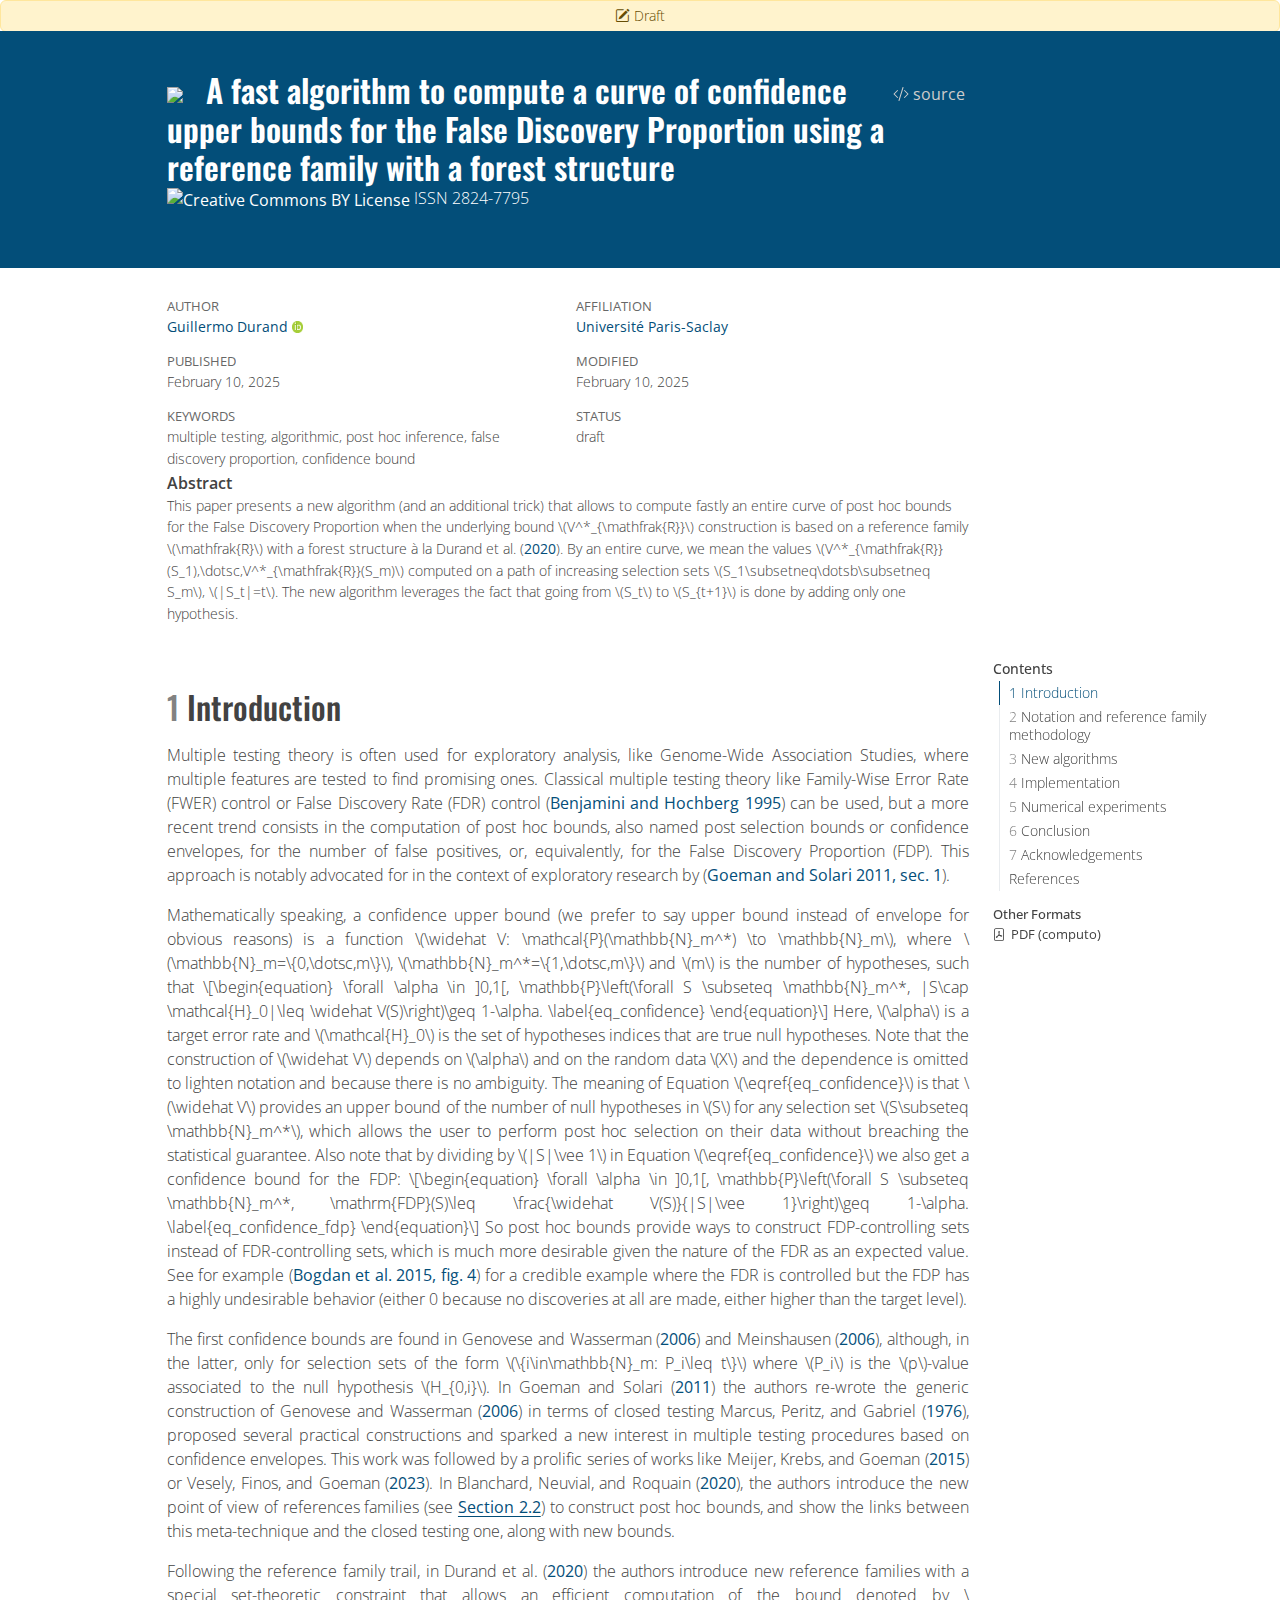
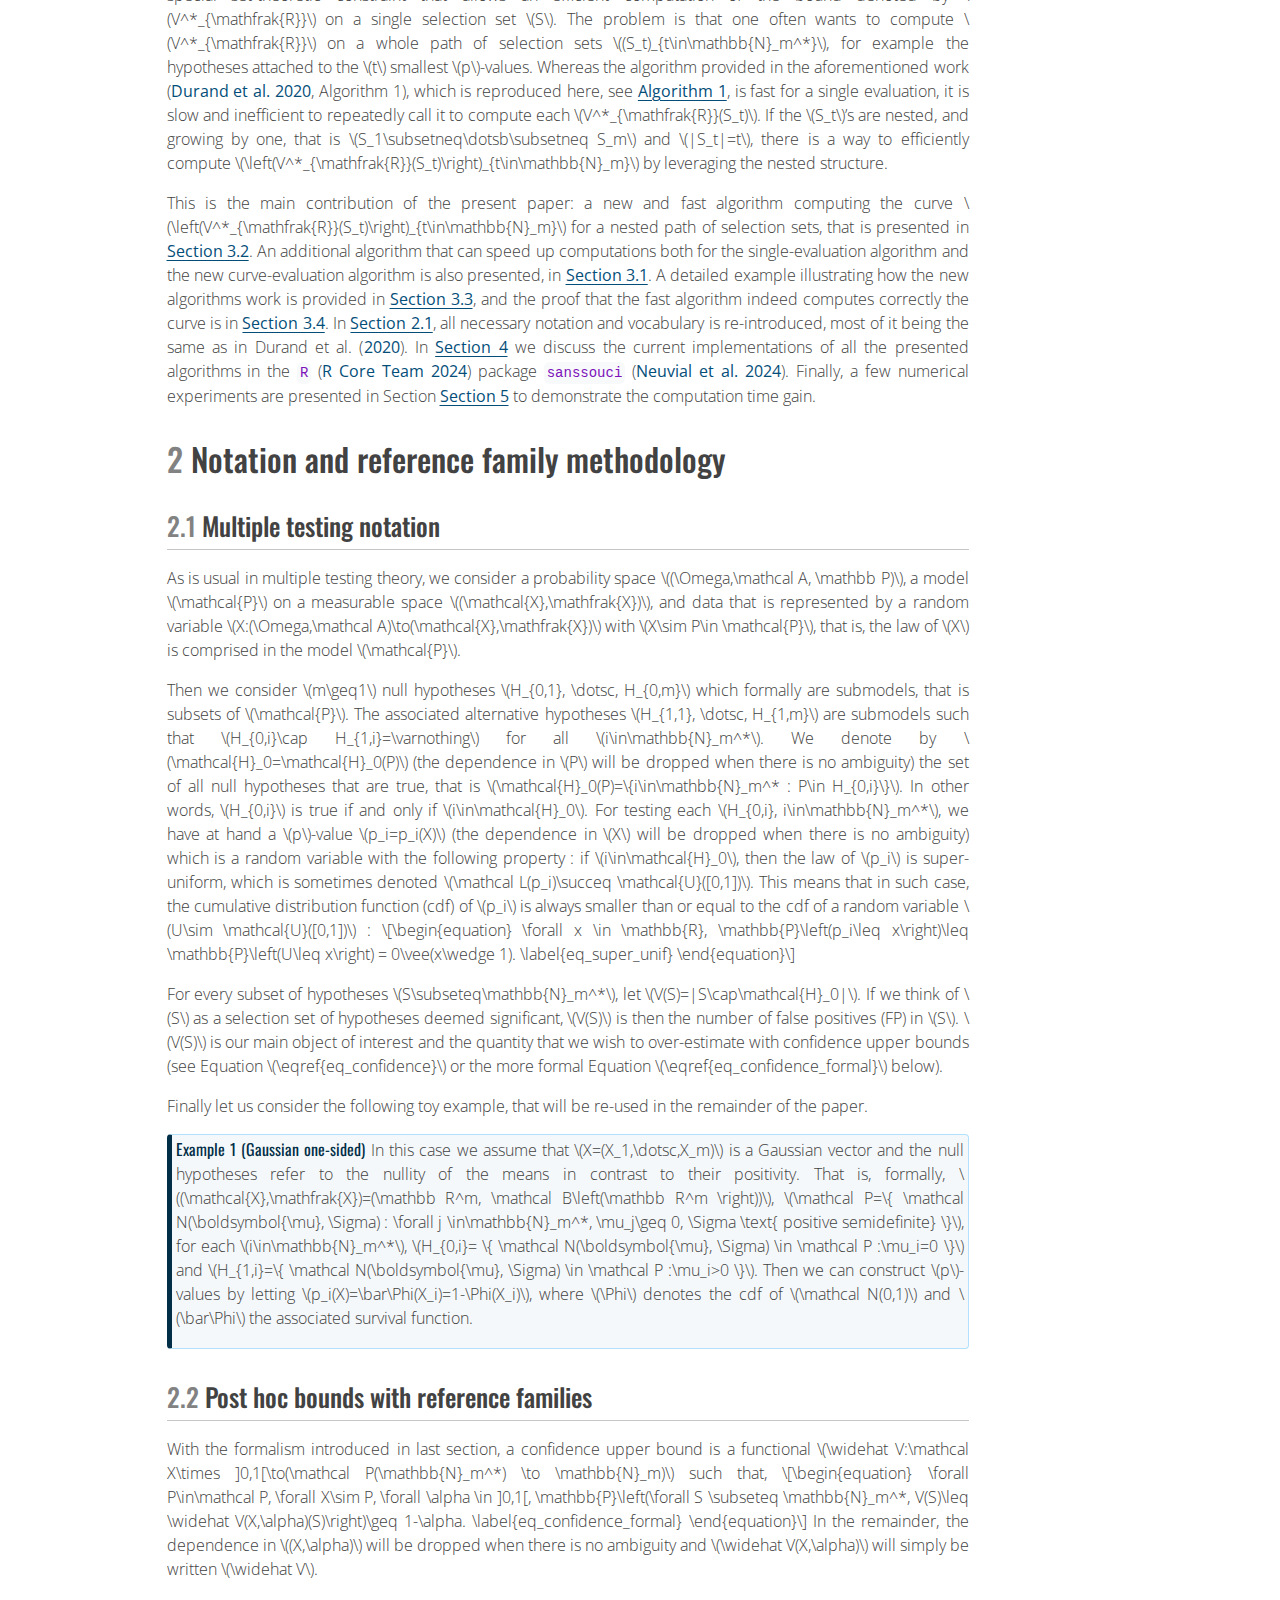
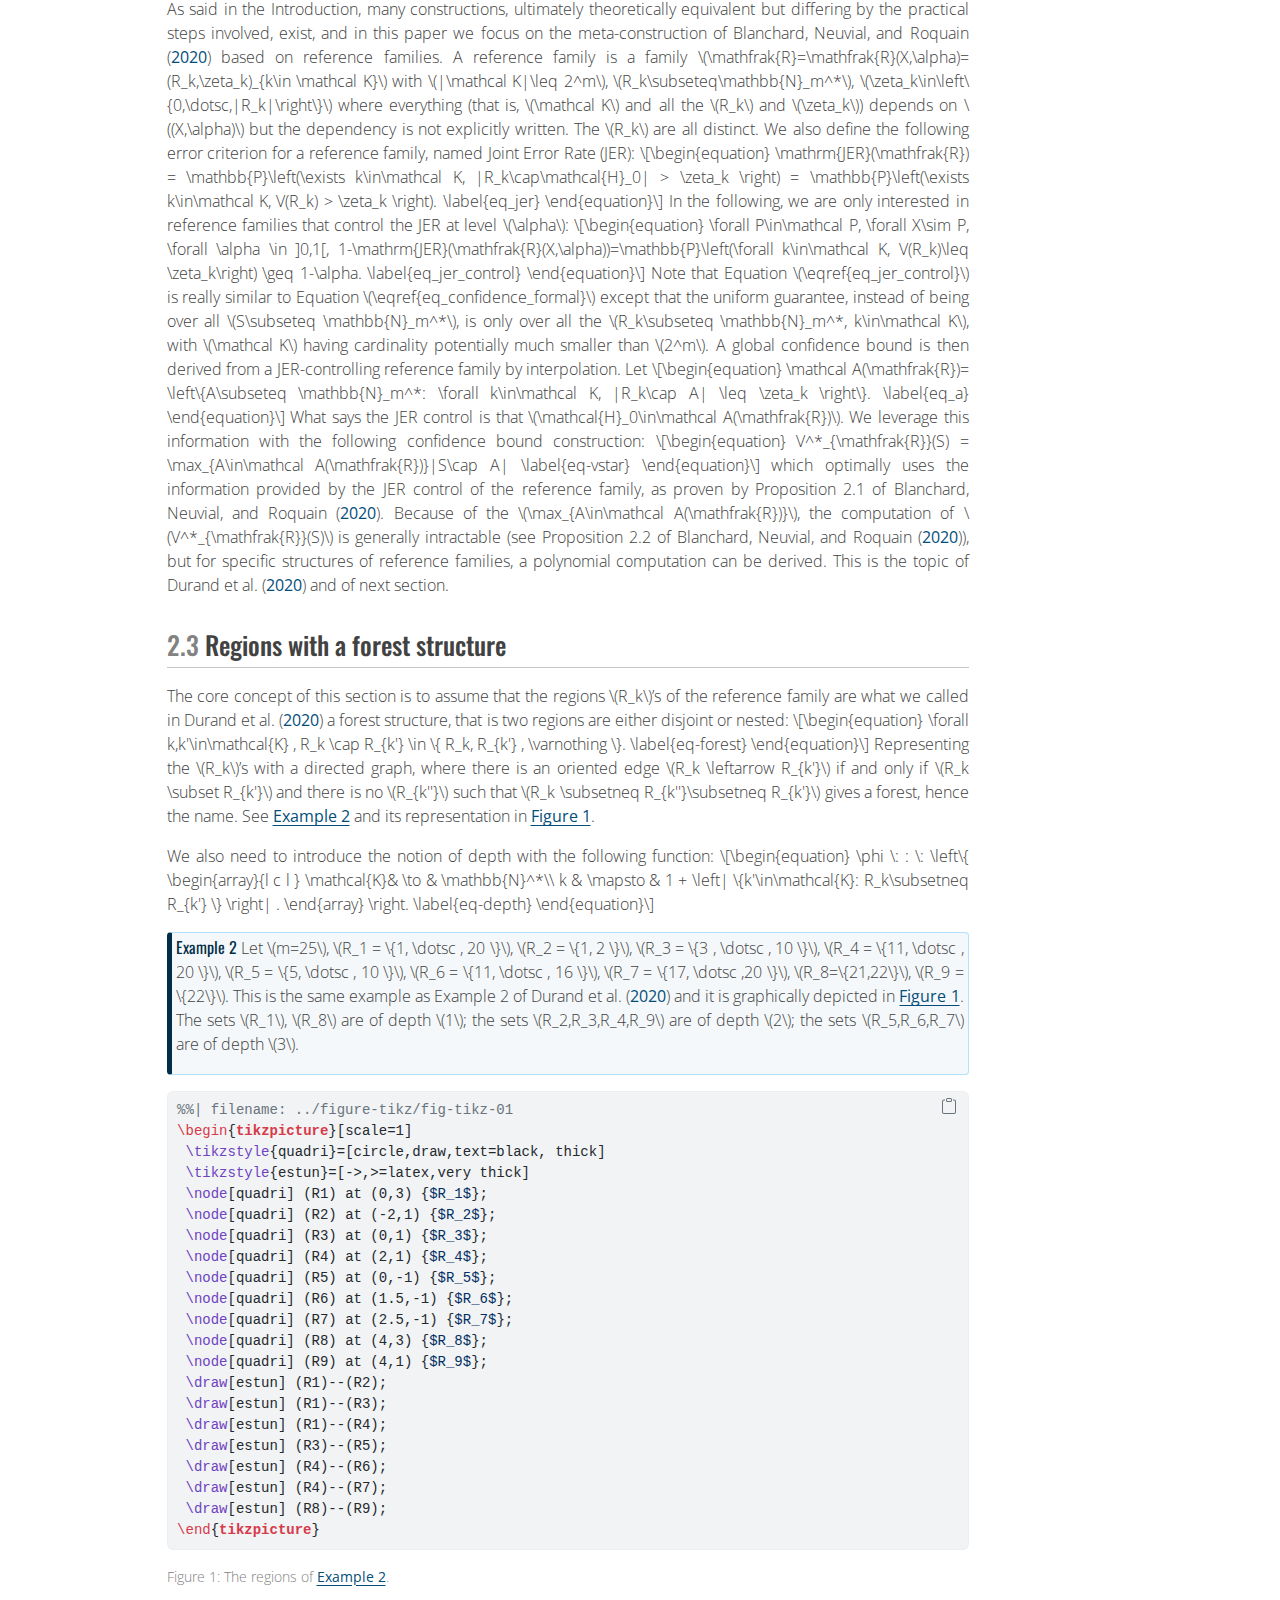
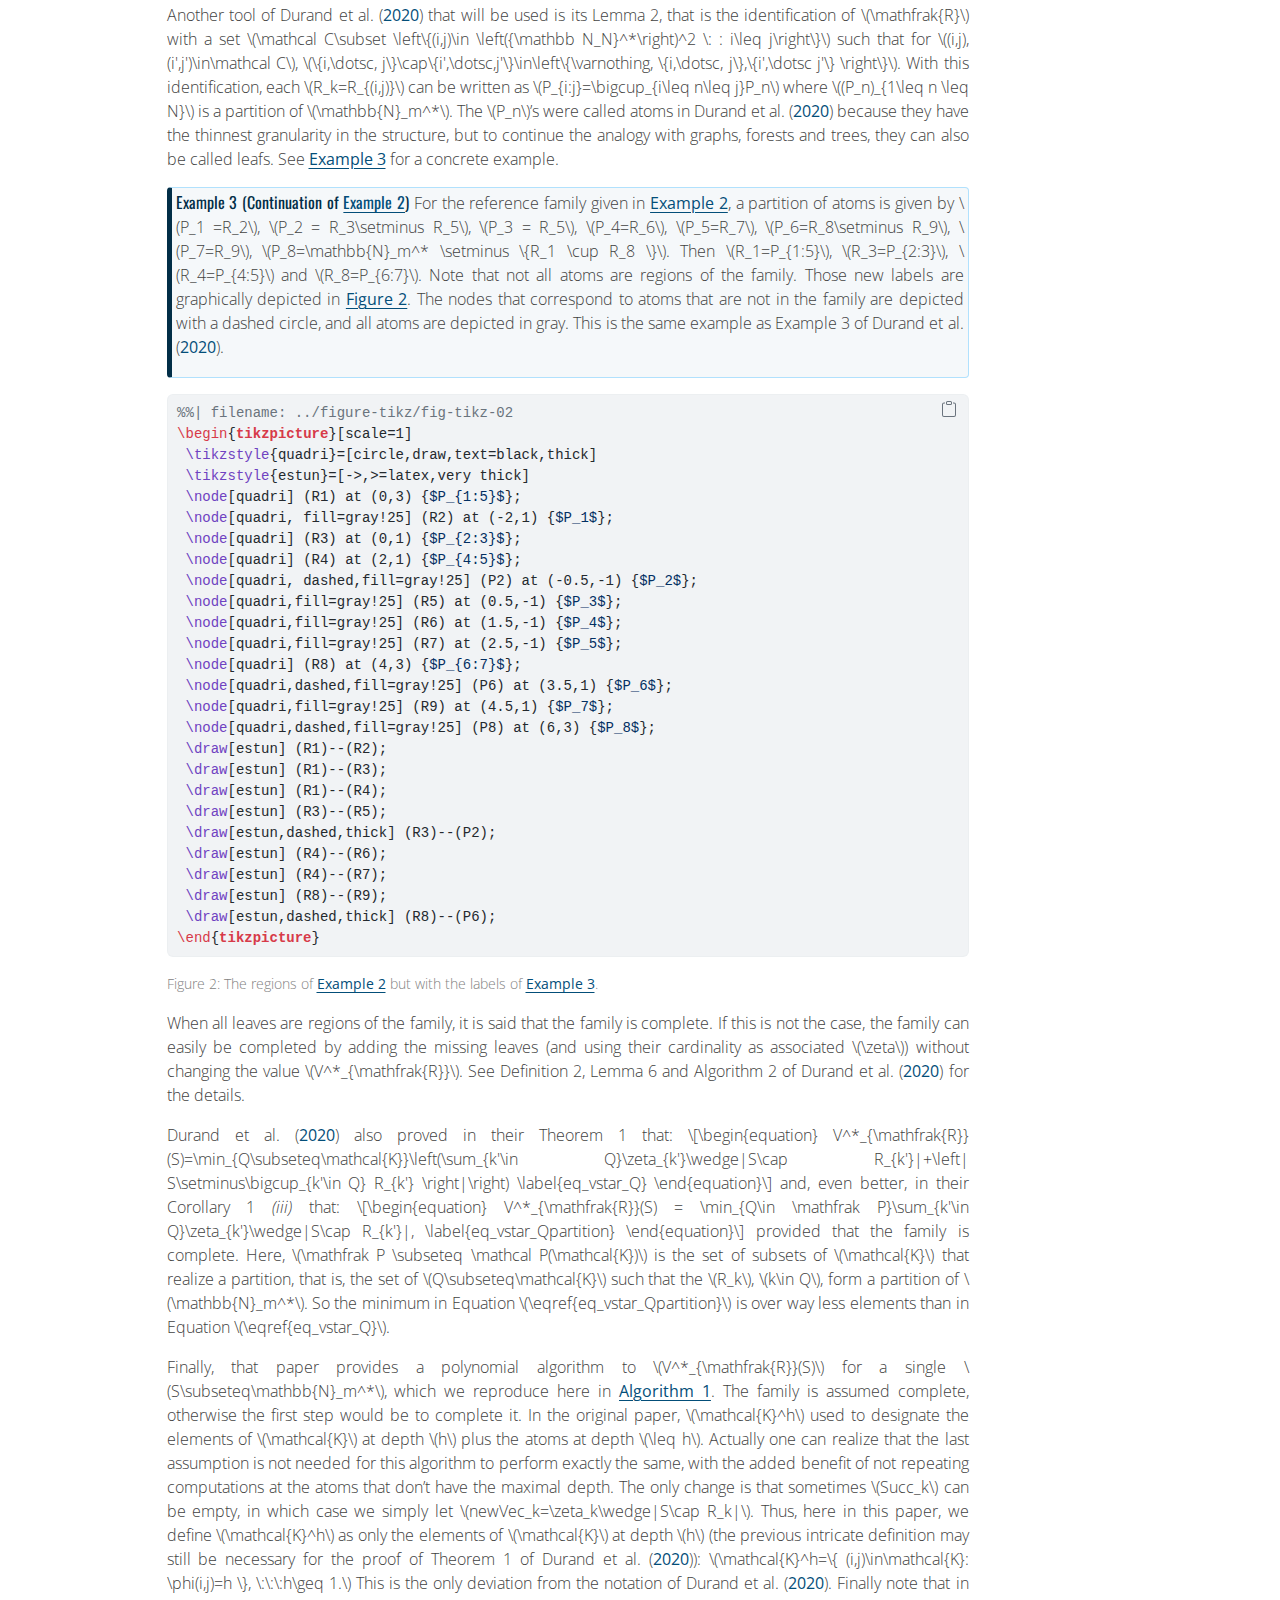
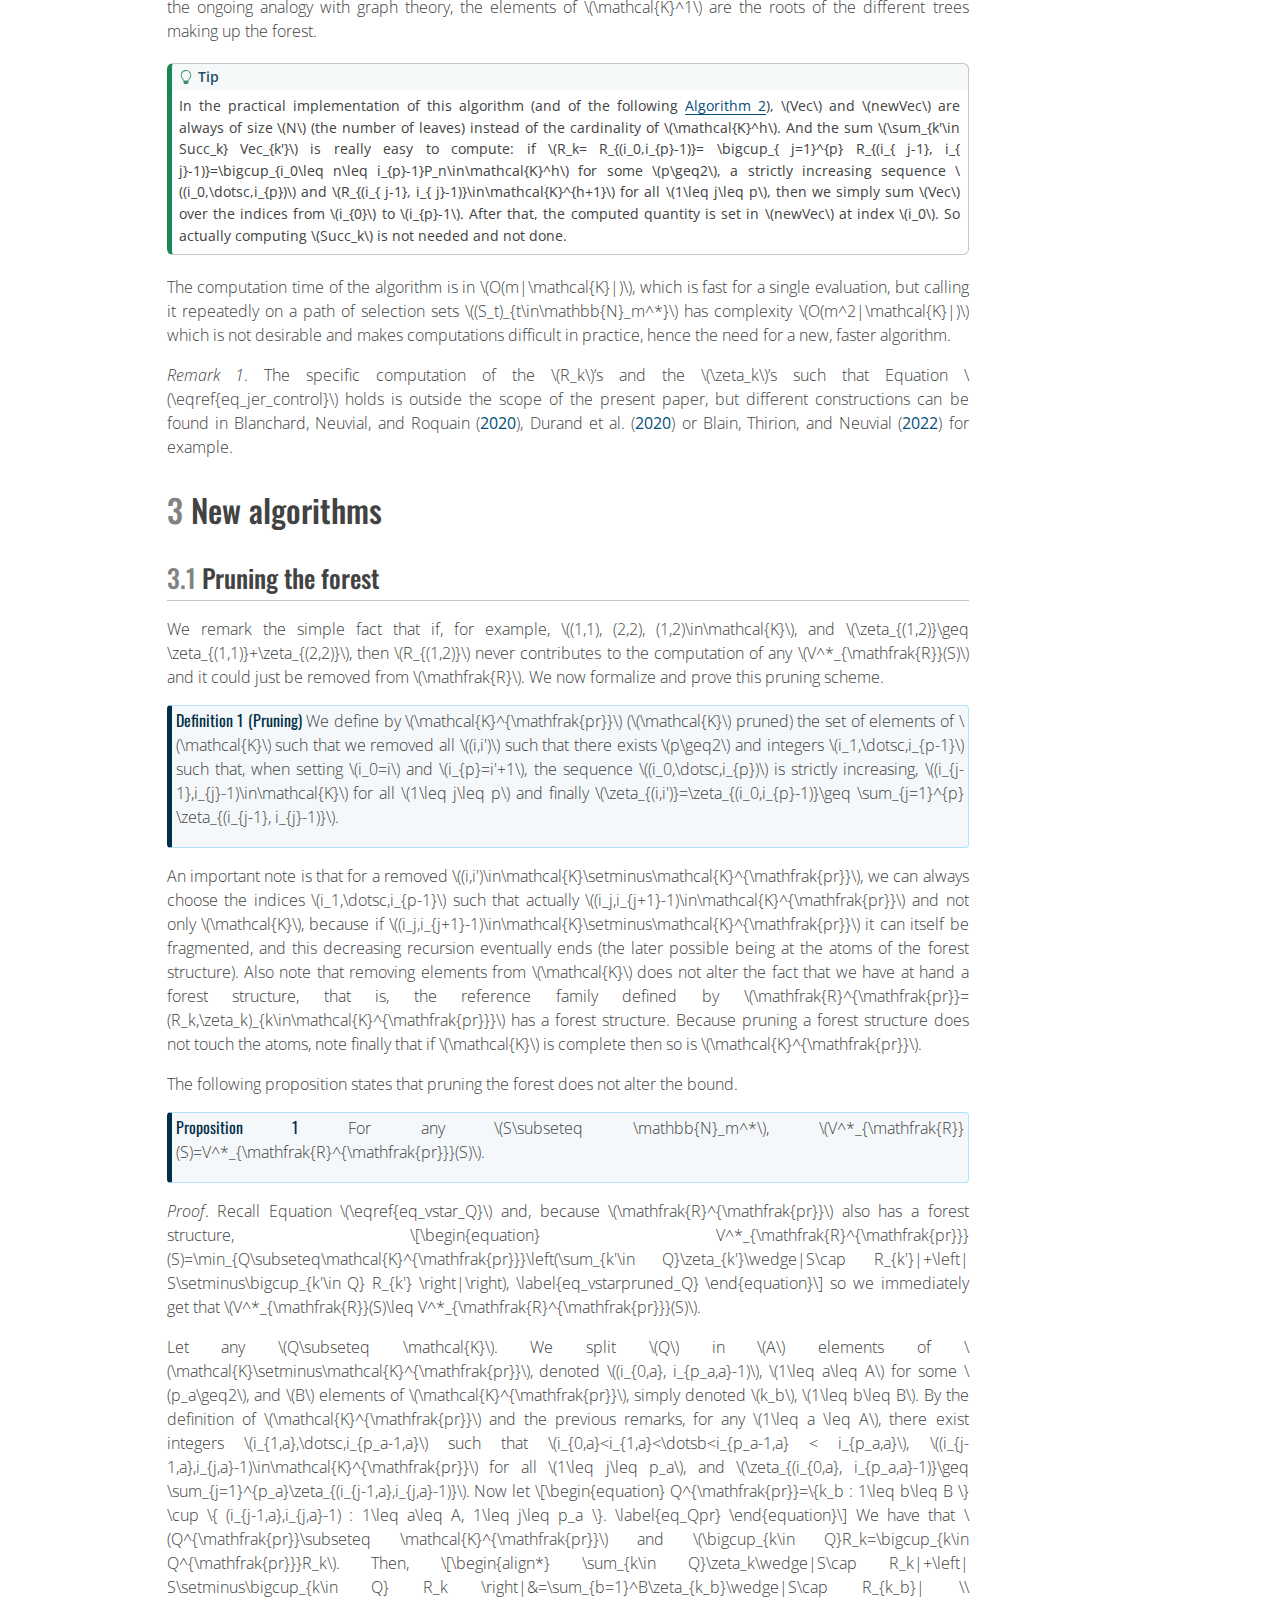
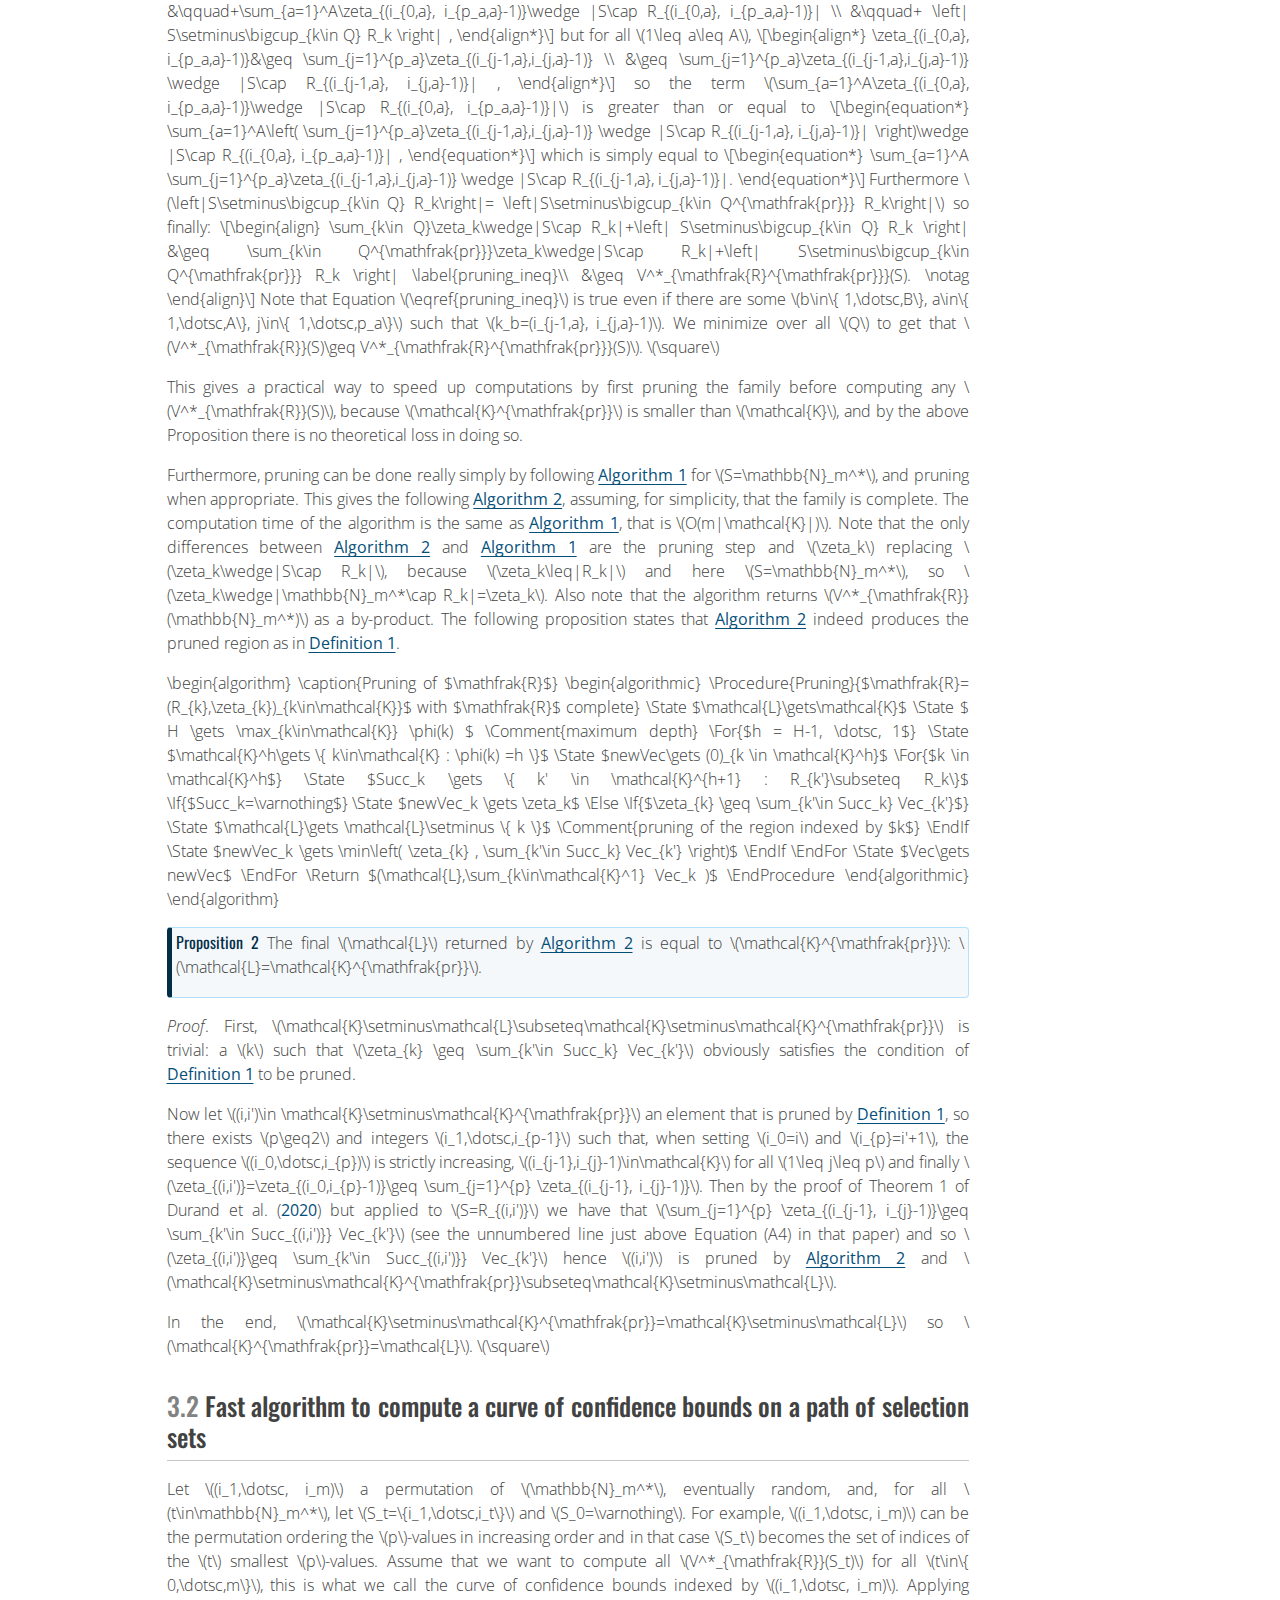
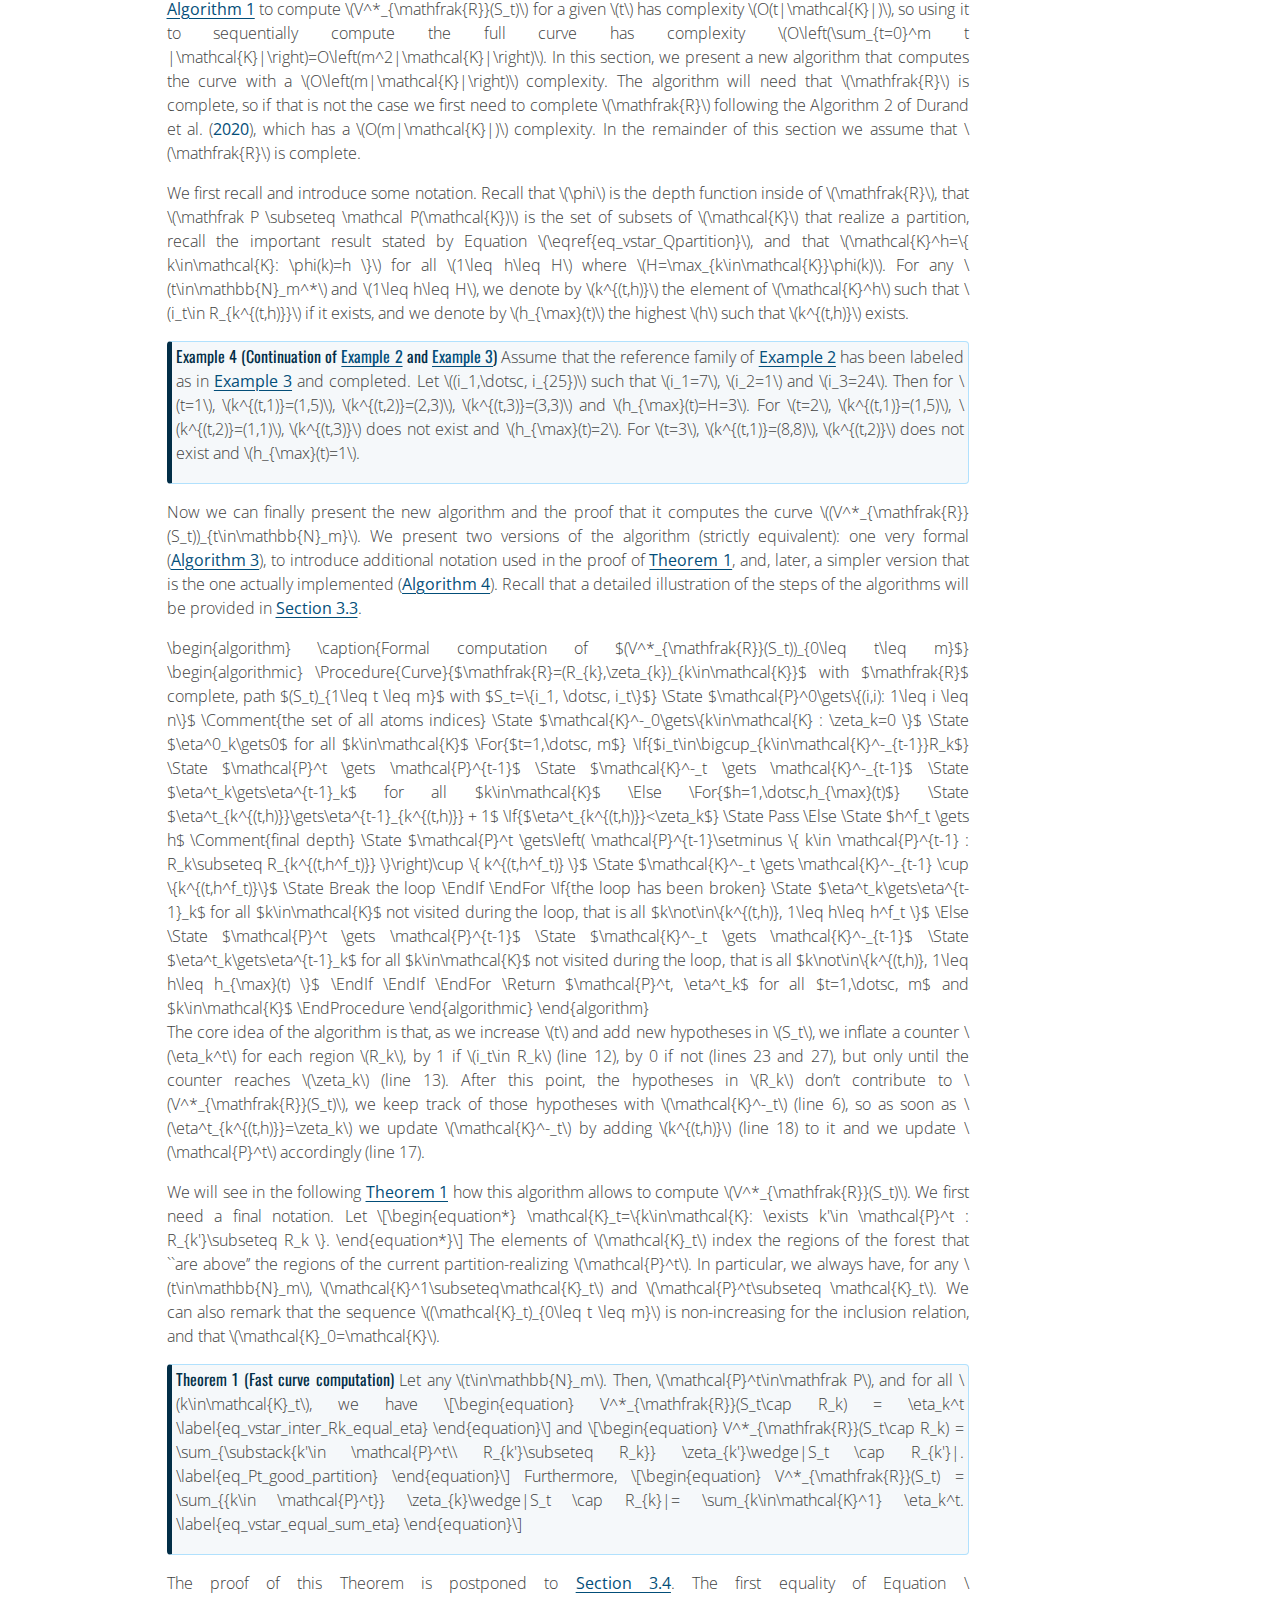
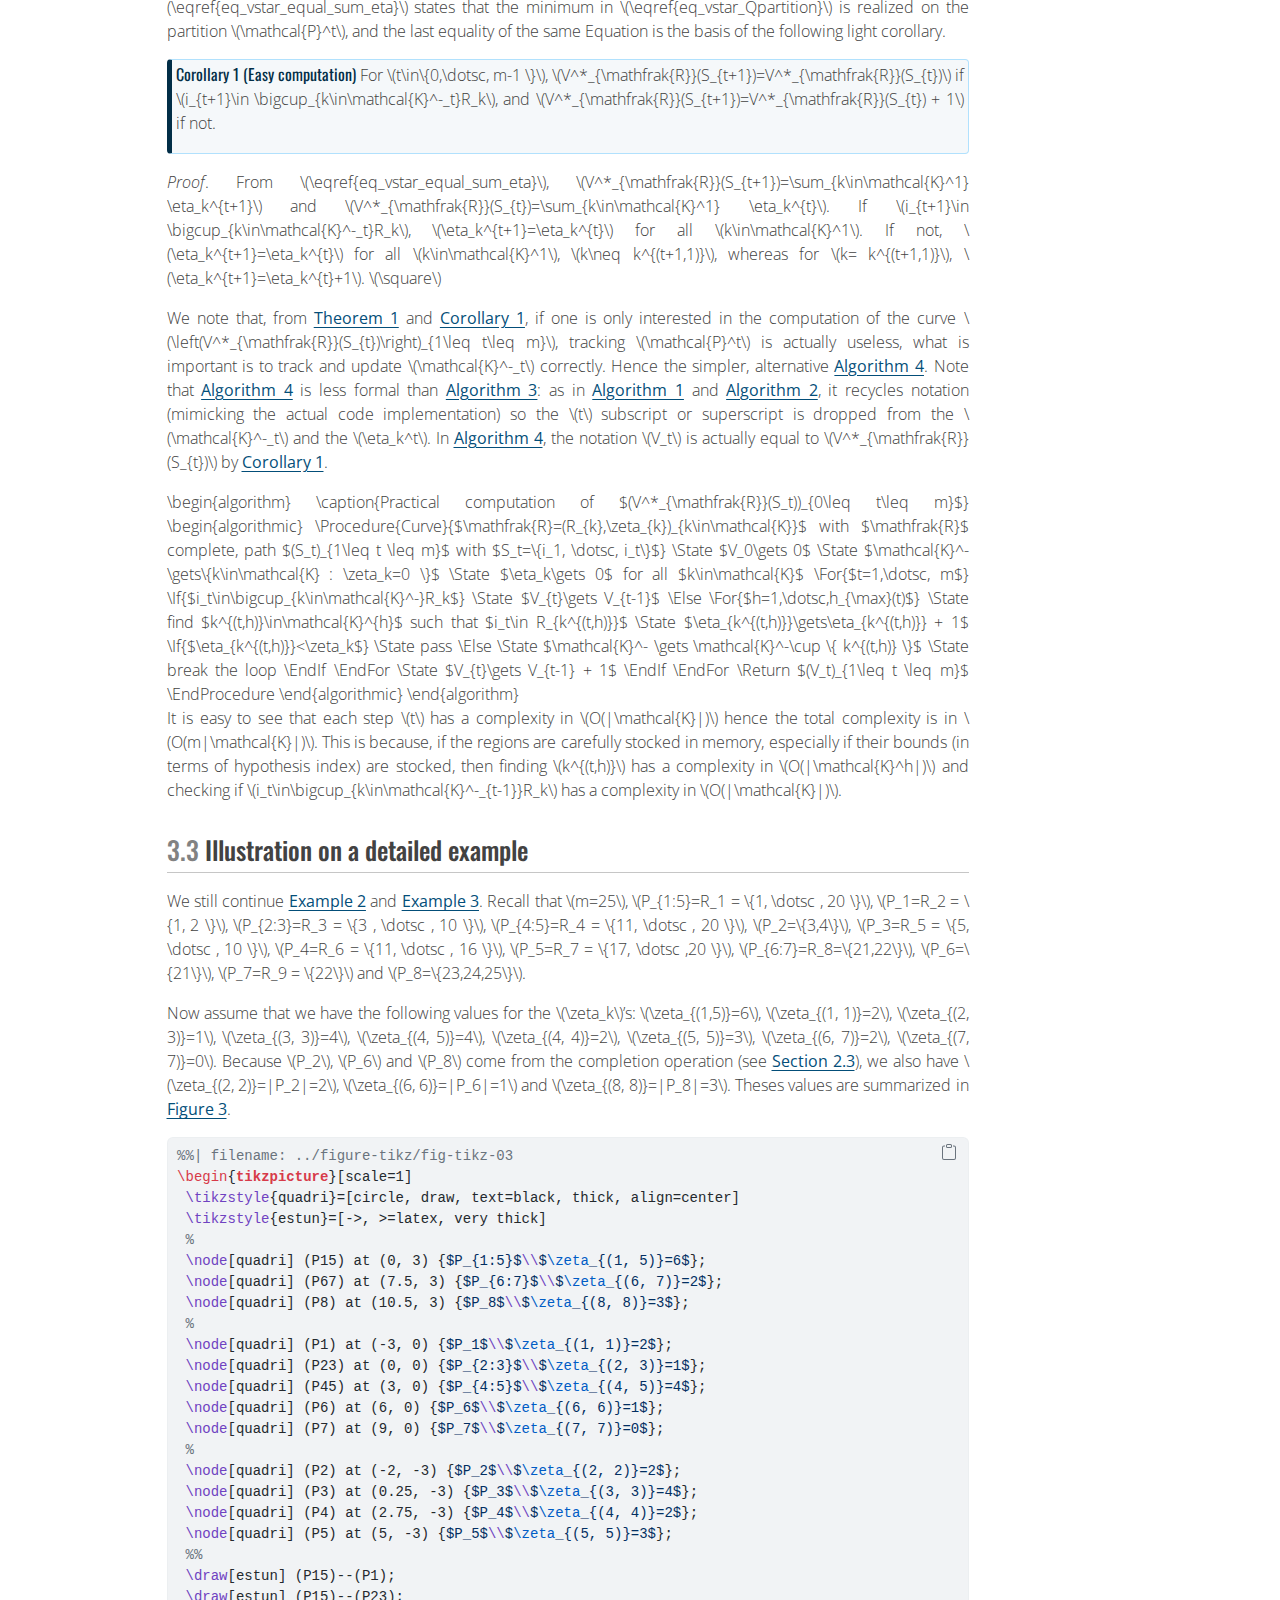
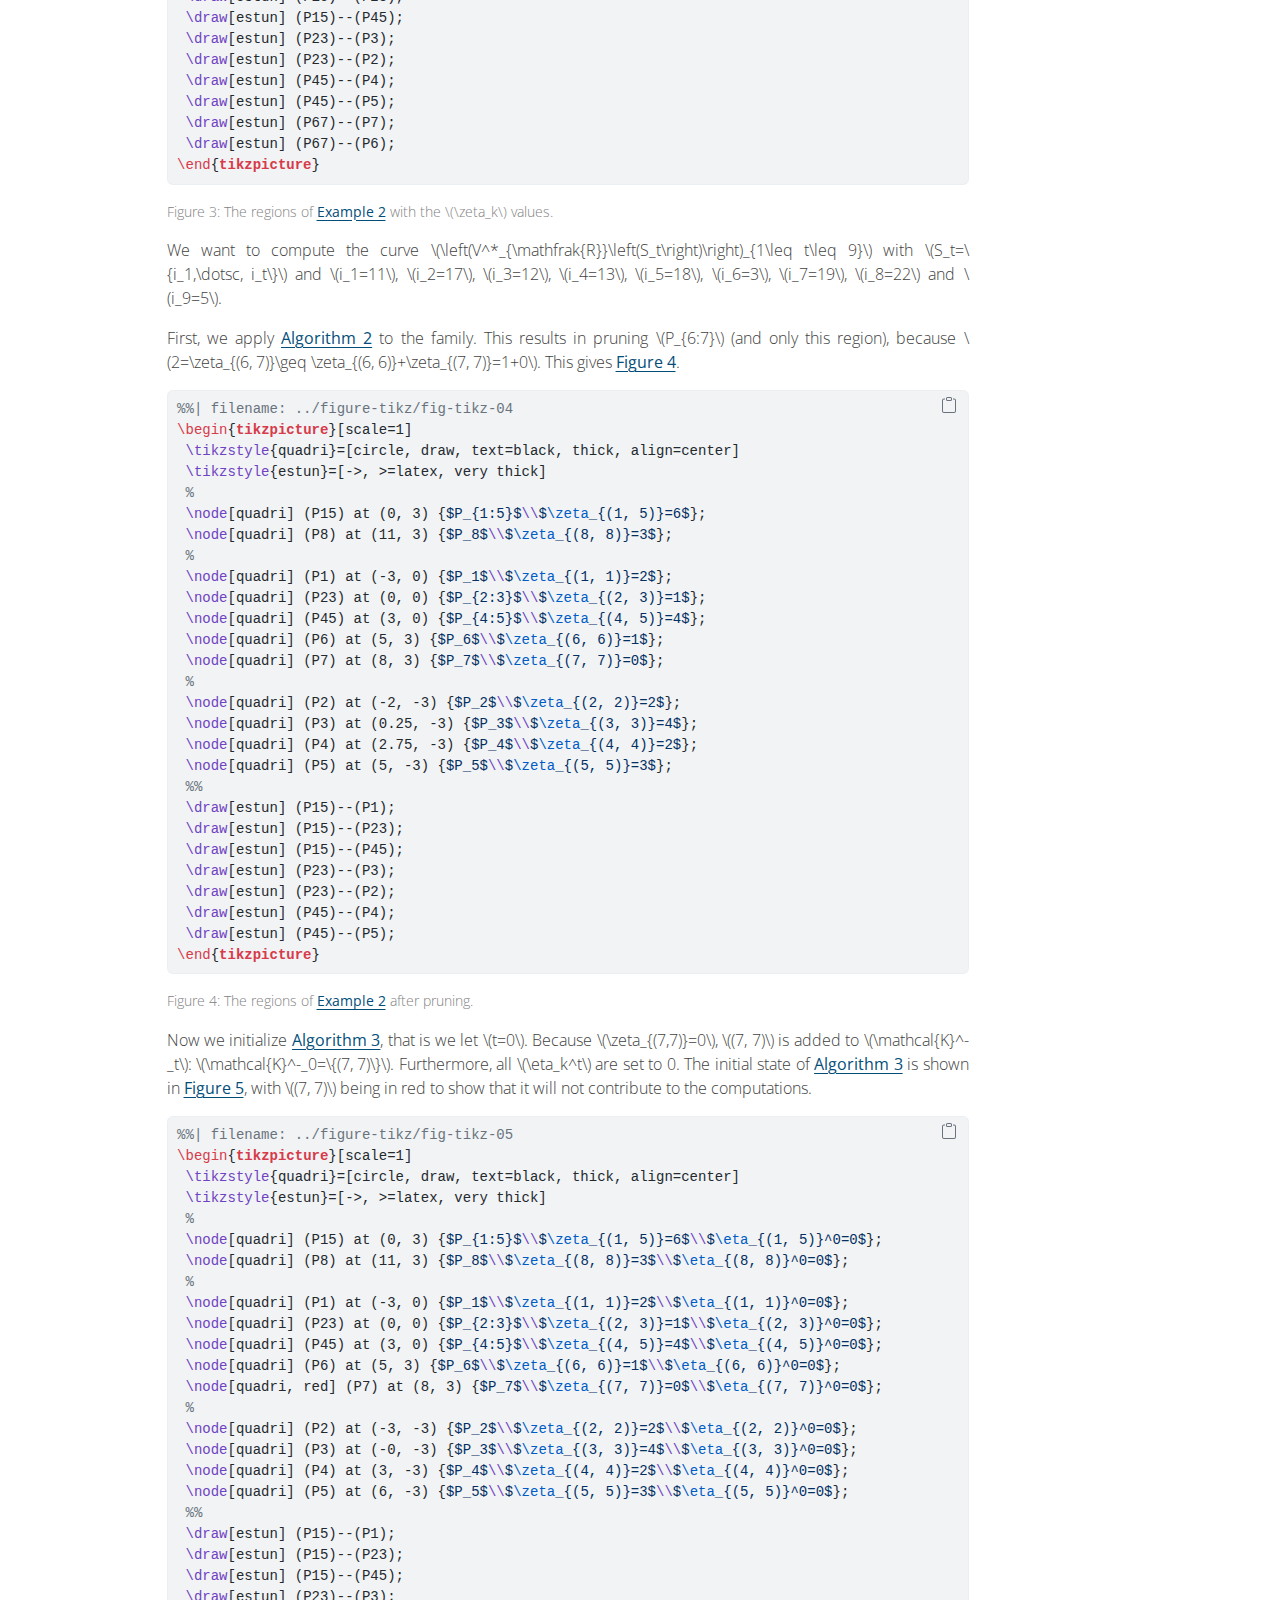
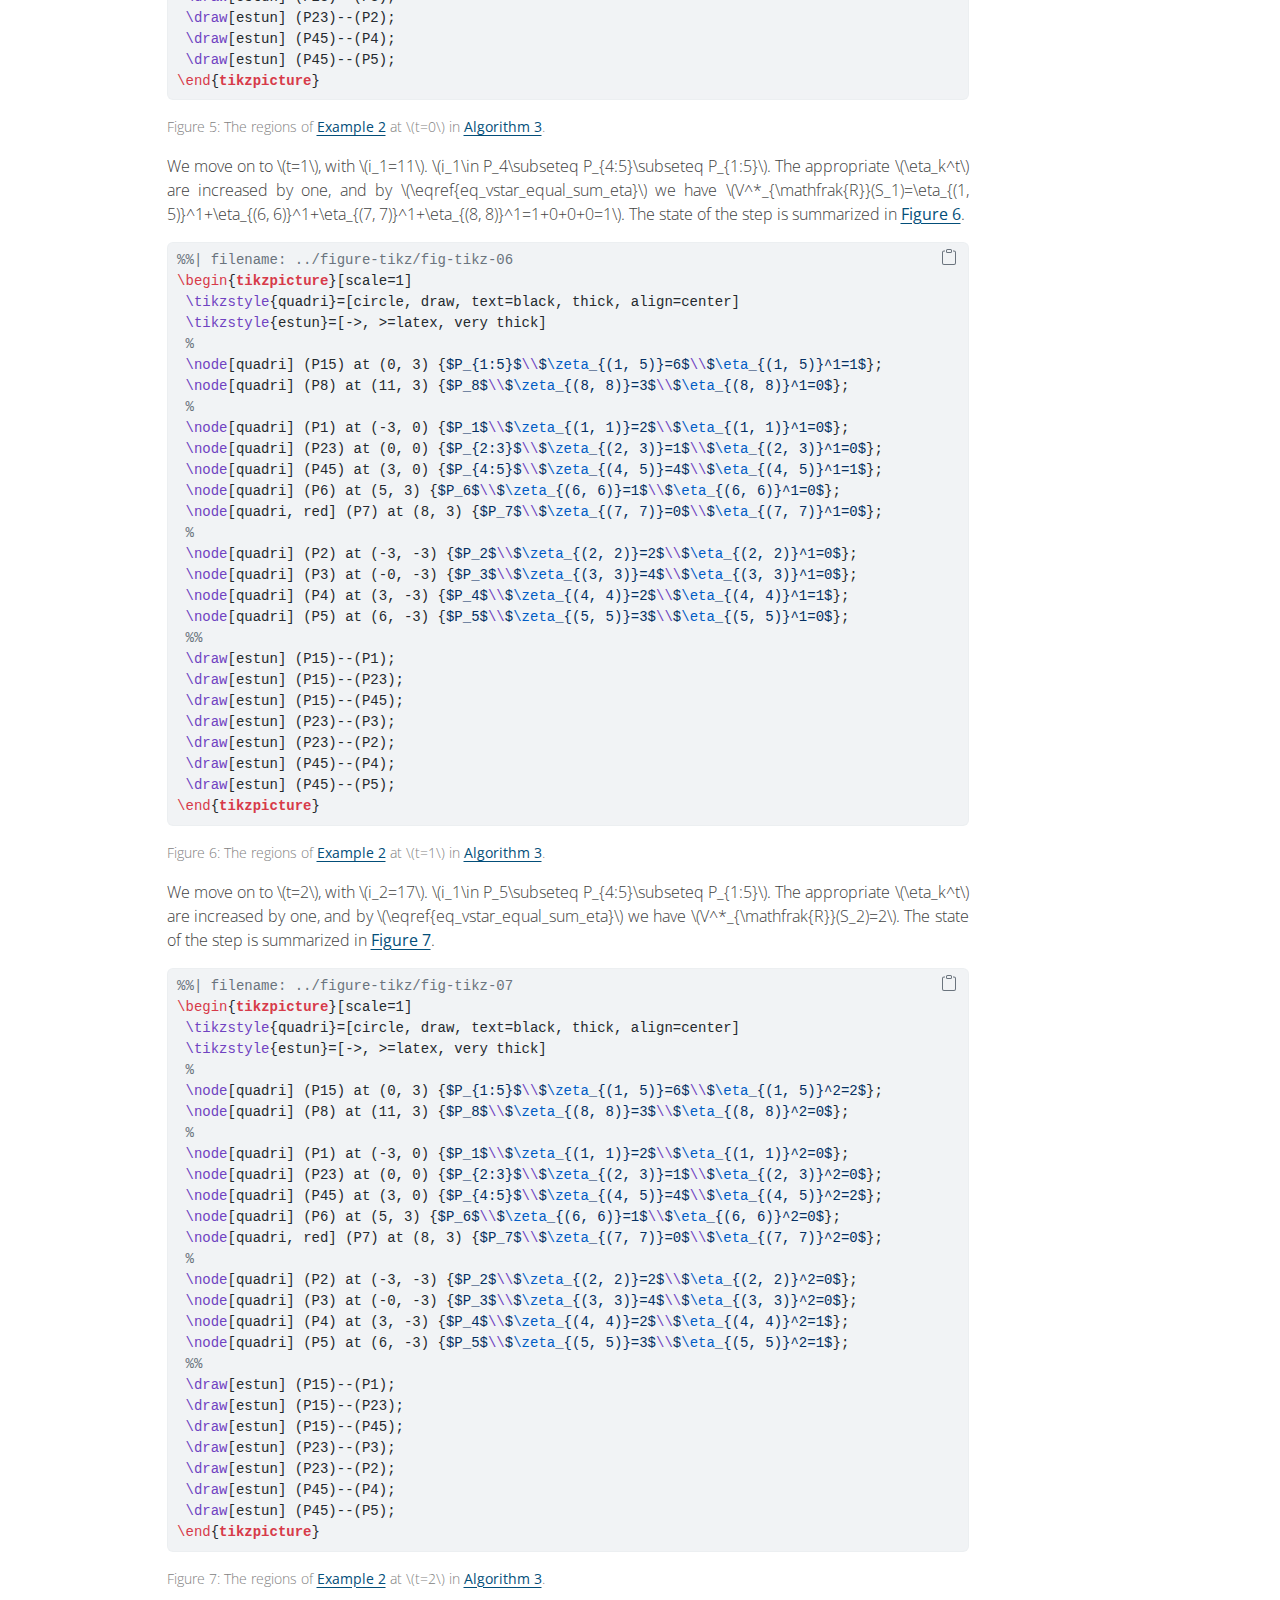
==== commit 0d4bc1f4: "Built site for gh-pages" ====
--- a/algo-curve.html
+++ b/algo-curve.html
@@ -7,7 +7,7 @@
 <meta name="viewport" content="width=device-width, initial-scale=1.0, user-scalable=yes">
 
 <meta name="author" content="Guillermo Durand">
-<meta name="dcterms.date" content="2025-02-04">
+<meta name="dcterms.date" content="2025-02-10">
 <meta name="keywords" content="multiple testing, algorithmic, post hoc inference, false discovery proportion, confidence bound">
 
 <title>A fast algorithm to compute a curve of confidence upper bounds for the False Discovery Proportion using a reference family with a forest structure</title>
@@ -89,7 +89,7 @@
 <link href="algo-curve_files/libs/quarto-html/quarto-syntax-highlighting-86daaaaad7353f9cc0c554efc1dd6d94.css" rel="stylesheet" id="quarto-text-highlighting-styles">
 <script src="algo-curve_files/libs/bootstrap/bootstrap.min.js"></script>
 <link href="algo-curve_files/libs/bootstrap/bootstrap-icons.css" rel="stylesheet">
-<link href="algo-curve_files/libs/bootstrap/bootstrap-f11e999d7f1636233620f09fa30e7671.min.css" rel="stylesheet" append-hash="true" id="quarto-bootstrap" data-mode="light">
+<link href="algo-curve_files/libs/bootstrap/bootstrap-e68e5b51bda23ebd7e525de4502c0438.min.css" rel="stylesheet" append-hash="true" id="quarto-bootstrap" data-mode="light">
 <script src="algo-curve_files/libs/quarto-contrib/pseudocode-2.4.1/pseudocode.min.js"></script>
 <link href="algo-curve_files/libs/quarto-contrib/pseudocode-2.4.1/pseudocode.min.css" rel="stylesheet">
 <style>
@@ -186,14 +186,14 @@
       <div>
       <div class="quarto-title-meta-heading">Published</div>
       <div class="quarto-title-meta-contents">
-        <p class="date">February 4, 2025</p>
+        <p class="date">February 10, 2025</p>
       </div>
     </div>
                                     
       <div>
       <div class="quarto-title-meta-heading">Modified</div>
       <div class="quarto-title-meta-contents">
-        <p class="date-modified">February 4, 2025</p>
+        <p class="date-modified">February 10, 2025</p>
       </div>
     </div>
       
@@ -407,7 +407,7 @@
 \label{eq_vstar_Qpartition}
 \end{equation}\]</span> provided that the family is complete. Here, <span class="math inline">\(\mathfrak P \subseteq \mathcal P(\mathcal{K})\)</span> is the set of subsets of <span class="math inline">\(\mathcal{K}\)</span> that realize a partition, that is, the set of <span class="math inline">\(Q\subseteq\mathcal{K}\)</span> such that the <span class="math inline">\(R_k\)</span>, <span class="math inline">\(k\in Q\)</span>, form a partition of <span class="math inline">\(\mathbb{N}_m^*\)</span>. So the minimum in Equation <span class="math inline">\(\eqref{eq_vstar_Qpartition}\)</span> is over way less elements than in Equation <span class="math inline">\(\eqref{eq_vstar_Q}\)</span>.</p>
 <p>Finally, that paper provides a polynomial algorithm to <span class="math inline">\(V^*_{\mathfrak{R}}(S)\)</span> for a single <span class="math inline">\(S\subseteq\mathbb{N}_m^*\)</span>, which we reproduce here in <a href="#alg-vstar" class="quarto-xref">Algorithm 1</a>. The family is assumed complete, otherwise the first step would be to complete it. In the original paper, <span class="math inline">\(\mathcal{K}^h\)</span> used to designate the elements of <span class="math inline">\(\mathcal{K}\)</span> at depth <span class="math inline">\(h\)</span> plus the atoms at depth <span class="math inline">\(\leq h\)</span>. Actually one can realize that the last assumption is not needed for this algorithm to perform exactly the same, with the added benefit of not repeating computations at the atoms that don’t have the maximal depth. The only change is that sometimes <span class="math inline">\(Succ_k\)</span> can be empty, in which case we simply let <span class="math inline">\(newVec_k=\zeta_k\wedge|S\cap R_k|\)</span>. Thus, here in this paper, we define <span class="math inline">\(\mathcal{K}^h\)</span> as only the elements of <span class="math inline">\(\mathcal{K}\)</span> at depth <span class="math inline">\(h\)</span> (the previous intricate definition may still be necessary for the proof of Theorem 1 of <span class="citation" data-cites="MR4178188">Durand et al. (<a href="#ref-MR4178188" role="doc-biblioref">2020</a>)</span>): <span class="math inline">\(\mathcal{K}^h=\{ (i,j)\in\mathcal{K}: \phi(i,j)=h      \}, \:\:\:h\geq 1.\)</span> This is the only deviation from the notation of <span class="citation" data-cites="MR4178188">Durand et al. (<a href="#ref-MR4178188" role="doc-biblioref">2020</a>)</span>. Finally note that in the ongoing analogy with graph theory, the elements of <span class="math inline">\(\mathcal{K}^1\)</span> are the roots of the different trees making up the forest.</p>
-<div id="alg-vstar" class="pseudocode-container quarto-float" data-no-end="false" data-comment-delimiter="//" data-line-number="true" data-pseudocode-number="1" data-caption-prefix="Algorithm" data-indent-size="1.2em" data-line-number-punc=":">
+<div id="alg-vstar" class="pseudocode-container quarto-float" data-caption-prefix="Algorithm" data-pseudocode-number="1" data-no-end="false" data-indent-size="1.2em" data-line-number="true" data-comment-delimiter="//" data-line-number-punc=":">
 <div class="pseudocode">
 \begin{algorithm} \caption{Computation of a given $V^*_{\mathfrak{R}}(S)$} \begin{algorithmic} \Procedure{Vstar}{S, $\mathfrak{R}=(R_{k},\zeta_{k})_{k\in\mathcal{K}}$ with $\mathfrak{R}$ complete} \State $ H \gets \max_{k\in\mathcal{K}} \phi(k) $ \Comment{maximum depth} \For{$h = H-1, \dotsc, 1$} \State $\mathcal{K}^h\gets \{ k\in\mathcal{K} : \phi(k) =h \}$ \State $newVec\gets (0)_{k \in \mathcal{K}^h}$ \For{$k \in \mathcal{K}^h$} \State $Succ_k \gets \{ k' \in \mathcal{K}^{h+1} : R_{k'}\subseteq R_k\}$ \If{$Succ_k=\varnothing$} \State $newVec_k \gets \zeta_k\wedge|S\cap R_k|$ \Else \State $newVec_k \gets \min\left( \zeta_{k}\wedge|S\cap R_k| , \sum_{k'\in Succ_k} Vec_{k'} \right)$ \EndIf \EndFor \State $Vec\gets newVec$ \EndFor \Return $\sum_{k\in\mathcal{K}^1} Vec_k $ \EndProcedure \end{algorithmic} \end{algorithm}
 </div>
@@ -470,7 +470,7 @@
 </div>
 <p>This gives a practical way to speed up computations by first pruning the family before computing any <span class="math inline">\(V^*_{\mathfrak{R}}(S)\)</span>, because <span class="math inline">\(\mathcal{K}^{\mathfrak{pr}}\)</span> is smaller than <span class="math inline">\(\mathcal{K}\)</span>, and by the above Proposition there is no theoretical loss in doing so.</p>
 <p>Furthermore, pruning can be done really simply by following <a href="#alg-vstar" class="quarto-xref">Algorithm 1</a> for <span class="math inline">\(S=\mathbb{N}_m^*\)</span>, and pruning when appropriate. This gives the following <a href="#alg-pruning" class="quarto-xref">Algorithm 2</a>, assuming, for simplicity, that the family is complete. The computation time of the algorithm is the same as <a href="#alg-vstar" class="quarto-xref">Algorithm 1</a>, that is <span class="math inline">\(O(m|\mathcal{K}|)\)</span>. Note that the only differences between <a href="#alg-pruning" class="quarto-xref">Algorithm 2</a> and <a href="#alg-vstar" class="quarto-xref">Algorithm 1</a> are the pruning step and <span class="math inline">\(\zeta_k\)</span> replacing <span class="math inline">\(\zeta_k\wedge|S\cap R_k|\)</span>, because <span class="math inline">\(\zeta_k\leq|R_k|\)</span> and here <span class="math inline">\(S=\mathbb{N}_m^*\)</span>, so <span class="math inline">\(\zeta_k\wedge|\mathbb{N}_m^*\cap R_k|=\zeta_k\)</span>. Also note that the algorithm returns <span class="math inline">\(V^*_{\mathfrak{R}}(\mathbb{N}_m^*)\)</span> as a by-product. The following proposition states that <a href="#alg-pruning" class="quarto-xref">Algorithm 2</a> indeed produces the pruned region as in <a href="#def-pruning" class="quarto-xref">Definition&nbsp;1</a>.</p>
-<div id="alg-pruning" class="pseudocode-container quarto-float" data-no-end="false" data-comment-delimiter="//" data-line-number="true" data-pseudocode-number="2" data-caption-prefix="Algorithm" data-indent-size="1.2em" data-line-number-punc=":">
+<div id="alg-pruning" class="pseudocode-container quarto-float" data-caption-prefix="Algorithm" data-pseudocode-number="2" data-no-end="false" data-indent-size="1.2em" data-line-number="true" data-comment-delimiter="//" data-line-number-punc=":">
 <div class="pseudocode">
 \begin{algorithm} \caption{Pruning of $\mathfrak{R}$} \begin{algorithmic} \Procedure{Pruning}{$\mathfrak{R}=(R_{k},\zeta_{k})_{k\in\mathcal{K}}$ with $\mathfrak{R}$ complete} \State $\mathcal{L}\gets\mathcal{K}$ \State $ H \gets \max_{k\in\mathcal{K}} \phi(k) $ \Comment{maximum depth} \For{$h = H-1, \dotsc, 1$} \State $\mathcal{K}^h\gets \{ k\in\mathcal{K} : \phi(k) =h \}$ \State $newVec\gets (0)_{k \in \mathcal{K}^h}$ \For{$k \in \mathcal{K}^h$} \State $Succ_k \gets \{ k' \in \mathcal{K}^{h+1} : R_{k'}\subseteq R_k\}$ \If{$Succ_k=\varnothing$} \State $newVec_k \gets \zeta_k$ \Else \If{$\zeta_{k} \geq \sum_{k'\in Succ_k} Vec_{k'}$} \State $\mathcal{L}\gets \mathcal{L}\setminus \{ k \}$ \Comment{pruning of the region indexed by $k$} \EndIf \State $newVec_k \gets \min\left( \zeta_{k} , \sum_{k'\in Succ_k} Vec_{k'} \right)$ \EndIf \EndFor \State $Vec\gets newVec$ \EndFor \Return $(\mathcal{L},\sum_{k\in\mathcal{K}^1} Vec_k )$ \EndProcedure \end{algorithmic} \end{algorithm}
 </div>
@@ -492,7 +492,7 @@
 <p><span class="theorem-title"><strong>Example 4 (Continuation of <a href="#exm-toy-forest" class="quarto-xref">Example&nbsp;2</a> and <a href="#exm-toy-leaves" class="quarto-xref">Example&nbsp;3</a>)</strong></span> Assume that the reference family of <a href="#exm-toy-forest" class="quarto-xref">Example&nbsp;2</a> has been labeled as in <a href="#exm-toy-leaves" class="quarto-xref">Example&nbsp;3</a> and completed. Let <span class="math inline">\((i_1,\dotsc, i_{25})\)</span> such that <span class="math inline">\(i_1=7\)</span>, <span class="math inline">\(i_2=1\)</span> and <span class="math inline">\(i_3=24\)</span>. Then for <span class="math inline">\(t=1\)</span>, <span class="math inline">\(k^{(t,1)}=(1,5)\)</span>, <span class="math inline">\(k^{(t,2)}=(2,3)\)</span>, <span class="math inline">\(k^{(t,3)}=(3,3)\)</span> and <span class="math inline">\(h_{\max}(t)=H=3\)</span>. For <span class="math inline">\(t=2\)</span>, <span class="math inline">\(k^{(t,1)}=(1,5)\)</span>, <span class="math inline">\(k^{(t,2)}=(1,1)\)</span>, <span class="math inline">\(k^{(t,3)}\)</span> does not exist and <span class="math inline">\(h_{\max}(t)=2\)</span>. For <span class="math inline">\(t=3\)</span>, <span class="math inline">\(k^{(t,1)}=(8,8)\)</span>, <span class="math inline">\(k^{(t,2)}\)</span> does not exist and <span class="math inline">\(h_{\max}(t)=1\)</span>.</p>
 </div>
 <p>Now we can finally present the new algorithm and the proof that it computes the curve <span class="math inline">\((V^*_{\mathfrak{R}}(S_t))_{t\in\mathbb{N}_m}\)</span>. We present two versions of the algorithm (strictly equivalent): one very formal (<a href="#alg-formal-curve" class="quarto-xref">Algorithm 3</a>), to introduce additional notation used in the proof of <a href="#thm-curve-path" class="quarto-xref">Theorem&nbsp;1</a>, and, later, a simpler version that is the one actually implemented (<a href="#alg-curve" class="quarto-xref">Algorithm 4</a>). Recall that a detailed illustration of the steps of the algorithms will be provided in <a href="#sec-example" class="quarto-xref">Section&nbsp;3.3</a>.</p>
-<div id="alg-formal-curve" class="pseudocode-container quarto-float" data-no-end="false" data-comment-delimiter="//" data-line-number="true" data-pseudocode-number="3" data-caption-prefix="Algorithm" data-indent-size="1.2em" data-line-number-punc=":">
+<div id="alg-formal-curve" class="pseudocode-container quarto-float" data-caption-prefix="Algorithm" data-pseudocode-number="3" data-no-end="false" data-indent-size="1.2em" data-line-number="true" data-comment-delimiter="//" data-line-number-punc=":">
 <div class="pseudocode">
 \begin{algorithm} \caption{Formal computation of $(V^*_{\mathfrak{R}}(S_t))_{0\leq t\leq m}$} \begin{algorithmic} \Procedure{Curve}{$\mathfrak{R}=(R_{k},\zeta_{k})_{k\in\mathcal{K}}$ with $\mathfrak{R}$ complete, path $(S_t)_{1\leq t \leq m}$ with $S_t=\{i_1, \dotsc, i_t\}$} \State $\mathcal{P}^0\gets\{(i,i): 1\leq i \leq n\}$ \Comment{the set of all atoms indices} \State $\mathcal{K}^-_0\gets\{k\in\mathcal{K} : \zeta_k=0 \}$ \State $\eta^0_k\gets0$ for all $k\in\mathcal{K}$ \For{$t=1,\dotsc, m$} \If{$i_t\in\bigcup_{k\in\mathcal{K}^-_{t-1}}R_k$} \State $\mathcal{P}^t \gets \mathcal{P}^{t-1}$ \State $\mathcal{K}^-_t \gets \mathcal{K}^-_{t-1}$ \State $\eta^t_k\gets\eta^{t-1}_k$ for all $k\in\mathcal{K}$ \Else \For{$h=1,\dotsc,h_{\max}(t)$} \State $\eta^t_{k^{(t,h)}}\gets\eta^{t-1}_{k^{(t,h)}} + 1$ \If{$\eta^t_{k^{(t,h)}}&lt;\zeta_k$} \State Pass \Else \State $h^f_t \gets h$ \Comment{final depth} \State $\mathcal{P}^t \gets\left( \mathcal{P}^{t-1}\setminus \{ k\in \mathcal{P}^{t-1} : R_k\subseteq R_{k^{(t,h^f_t)}} \}\right)\cup \{ k^{(t,h^f_t)} \}$ \State $\mathcal{K}^-_t \gets \mathcal{K}^-_{t-1} \cup \{k^{(t,h^f_t)}\}$ \State Break the loop \EndIf \EndFor \If{the loop has been broken} \State $\eta^t_k\gets\eta^{t-1}_k$ for all $k\in\mathcal{K}$ not visited during the loop, that is all $k\not\in\{k^{(t,h)}, 1\leq h\leq h^f_t \}$ \Else \State $\mathcal{P}^t \gets \mathcal{P}^{t-1}$ \State $\mathcal{K}^-_t \gets \mathcal{K}^-_{t-1}$ \State $\eta^t_k\gets\eta^{t-1}_k$ for all $k\in\mathcal{K}$ not visited during the loop, that is all $k\not\in\{k^{(t,h)}, 1\leq h\leq h_{\max}(t) \}$ \EndIf \EndIf \EndFor \Return $\mathcal{P}^t, \eta^t_k$ for all $t=1,\dotsc, m$ and $k\in\mathcal{K}$ \EndProcedure \end{algorithmic} \end{algorithm}
 </div>
@@ -521,7 +521,7 @@
 <p><span class="proof-title"><em>Proof</em>. </span>From <span class="math inline">\(\eqref{eq_vstar_equal_sum_eta}\)</span>, <span class="math inline">\(V^*_{\mathfrak{R}}(S_{t+1})=\sum_{k\in\mathcal{K}^1} \eta_k^{t+1}\)</span> and <span class="math inline">\(V^*_{\mathfrak{R}}(S_{t})=\sum_{k\in\mathcal{K}^1} \eta_k^{t}\)</span>. If <span class="math inline">\(i_{t+1}\in \bigcup_{k\in\mathcal{K}^-_t}R_k\)</span>, <span class="math inline">\(\eta_k^{t+1}=\eta_k^{t}\)</span> for all <span class="math inline">\(k\in\mathcal{K}^1\)</span>. If not, <span class="math inline">\(\eta_k^{t+1}=\eta_k^{t}\)</span> for all <span class="math inline">\(k\in\mathcal{K}^1\)</span>, <span class="math inline">\(k\neq k^{(t+1,1)}\)</span>, whereas for <span class="math inline">\(k= k^{(t+1,1)}\)</span>, <span class="math inline">\(\eta_k^{t+1}=\eta_k^{t}+1\)</span>. <span class="math inline">\(\square\)</span></p>
 </div>
 <p>We note that, from <a href="#thm-curve-path" class="quarto-xref">Theorem&nbsp;1</a> and <a href="#cor-easy-impl" class="quarto-xref">Corollary&nbsp;1</a>, if one is only interested in the computation of the curve <span class="math inline">\(\left(V^*_{\mathfrak{R}}(S_{t})\right)_{1\leq t\leq m}\)</span>, tracking <span class="math inline">\(\mathcal{P}^t\)</span> is actually useless, what is important is to track and update <span class="math inline">\(\mathcal{K}^-_t\)</span> correctly. Hence the simpler, alternative <a href="#alg-curve" class="quarto-xref">Algorithm 4</a>. Note that <a href="#alg-curve" class="quarto-xref">Algorithm 4</a> is less formal than <a href="#alg-formal-curve" class="quarto-xref">Algorithm 3</a>: as in <a href="#alg-vstar" class="quarto-xref">Algorithm 1</a> and <a href="#alg-pruning" class="quarto-xref">Algorithm 2</a>, it recycles notation (mimicking the actual code implementation) so the <span class="math inline">\(t\)</span> subscript or superscript is dropped from the <span class="math inline">\(\mathcal{K}^-_t\)</span> and the <span class="math inline">\(\eta_k^t\)</span>. In <a href="#alg-curve" class="quarto-xref">Algorithm 4</a>, the notation <span class="math inline">\(V_t\)</span> is actually equal to <span class="math inline">\(V^*_{\mathfrak{R}}(S_{t})\)</span> by <a href="#cor-easy-impl" class="quarto-xref">Corollary&nbsp;1</a>.</p>
-<div id="alg-curve" class="pseudocode-container quarto-float" data-no-end="false" data-comment-delimiter="//" data-line-number="true" data-pseudocode-number="4" data-caption-prefix="Algorithm" data-indent-size="1.2em" data-line-number-punc=":">
+<div id="alg-curve" class="pseudocode-container quarto-float" data-caption-prefix="Algorithm" data-pseudocode-number="4" data-no-end="false" data-indent-size="1.2em" data-line-number="true" data-comment-delimiter="//" data-line-number-punc=":">
 <div class="pseudocode">
 \begin{algorithm} \caption{Practical computation of $(V^*_{\mathfrak{R}}(S_t))_{0\leq t\leq m}$} \begin{algorithmic} \Procedure{Curve}{$\mathfrak{R}=(R_{k},\zeta_{k})_{k\in\mathcal{K}}$ with $\mathfrak{R}$ complete, path $(S_t)_{1\leq t \leq m}$ with $S_t=\{i_1, \dotsc, i_t\}$} \State $V_0\gets 0$ \State $\mathcal{K}^-\gets\{k\in\mathcal{K} : \zeta_k=0 \}$ \State $\eta_k\gets 0$ for all $k\in\mathcal{K}$ \For{$t=1,\dotsc, m$} \If{$i_t\in\bigcup_{k\in\mathcal{K}^-}R_k$} \State $V_{t}\gets V_{t-1}$ \Else \For{$h=1,\dotsc,h_{\max}(t)$} \State find $k^{(t,h)}\in\mathcal{K}^{h}$ such that $i_t\in R_{k^{(t,h)}}$ \State $\eta_{k^{(t,h)}}\gets\eta_{k^{(t,h)}} + 1$ \If{$\eta_{k^{(t,h)}}&lt;\zeta_k$} \State pass \Else \State $\mathcal{K}^- \gets \mathcal{K}^-\cup \{ k^{(t,h)} \}$ \State break the loop \EndIf \EndFor \State $V_{t}\gets V_{t-1} + 1$ \EndIf \EndFor \Return $(V_t)_{1\leq t \leq m}$ \EndProcedure \end{algorithmic} \end{algorithm}
 </div>
@@ -1378,7 +1378,7 @@
 </section>
 <section id="acknowledgements" class="level1" data-number="7">
 <h1 data-number="7"><span class="header-section-number">7</span> Acknowledgements</h1>
-<p>This work has been supported by ANR-20-IDEES-0002 (PIA), ANR-19-CHIA-0021 (BISCOTTE), ANR-23-CE40-0018 (BACKUP) and ANR-21-CE23-0035 (ASCAI). Thanks to Romain Périer for being the first to extensively use the new implemented algorithms. Thanks to Pierre Neuvial for his valuable feedback on the version of the submission.</p>
+<p>This work has been supported by ANR-20-IDEES-0002 (PIA), ANR-19-CHIA-0021 (BISCOTTE), ANR-23-CE40-0018 (BACKUP) and ANR-21-CE23-0035 (ASCAI). Thanks to Romain Périer for being the first to extensively use the new implemented algorithms. Thanks to Pierre Neuvial for his valuable feedback.</p>
 </section>
 <section id="references" class="level1 unnumbered">
 <h1 class="unnumbered">References</h1>
@@ -1494,7 +1494,7 @@
     Bounds for the {False} {Discovery} {Proportion} Using a Reference
     Family with a Forest Structure},
   journal = {Computo},
-  date = {2025-02-04},
+  date = {2025-02-10},
   url = {https://computo.sfds.asso.fr/algo-curve},
   doi = {xxxx},
   issn = {2824-7795},
@@ -3295,7 +3295,7 @@
 <span id="cb3-1418"><a href="#cb3-1418" aria-hidden="true" tabindex="-1"></a></span>
 <span id="cb3-1419"><a href="#cb3-1419" aria-hidden="true" tabindex="-1"></a><span class="fu"># Acknowledgements</span></span>
 <span id="cb3-1420"><a href="#cb3-1420" aria-hidden="true" tabindex="-1"></a></span>
-<span id="cb3-1421"><a href="#cb3-1421" aria-hidden="true" tabindex="-1"></a>This work has been supported by ANR-20-IDEES-0002 (PIA), ANR-19-CHIA-0021 (BISCOTTE), ANR-23-CE40-0018 (BACKUP) and ANR-21-CE23-0035 (ASCAI). Thanks to Romain Périer for being the first to extensively use the new implemented algorithms. Thanks to Pierre Neuvial for his valuable feedback on the version of the submission.</span>
+<span id="cb3-1421"><a href="#cb3-1421" aria-hidden="true" tabindex="-1"></a>This work has been supported by ANR-20-IDEES-0002 (PIA), ANR-19-CHIA-0021 (BISCOTTE), ANR-23-CE40-0018 (BACKUP) and ANR-21-CE23-0035 (ASCAI). Thanks to Romain Périer for being the first to extensively use the new implemented algorithms. Thanks to Pierre Neuvial for his valuable feedback.</span>
 <span id="cb3-1422"><a href="#cb3-1422" aria-hidden="true" tabindex="-1"></a></span>
 <span id="cb3-1423"><a href="#cb3-1423" aria-hidden="true" tabindex="-1"></a><span class="fu"># References {.unnumbered}</span></span>
 <span id="cb3-1424"><a href="#cb3-1424" aria-hidden="true" tabindex="-1"></a></span>
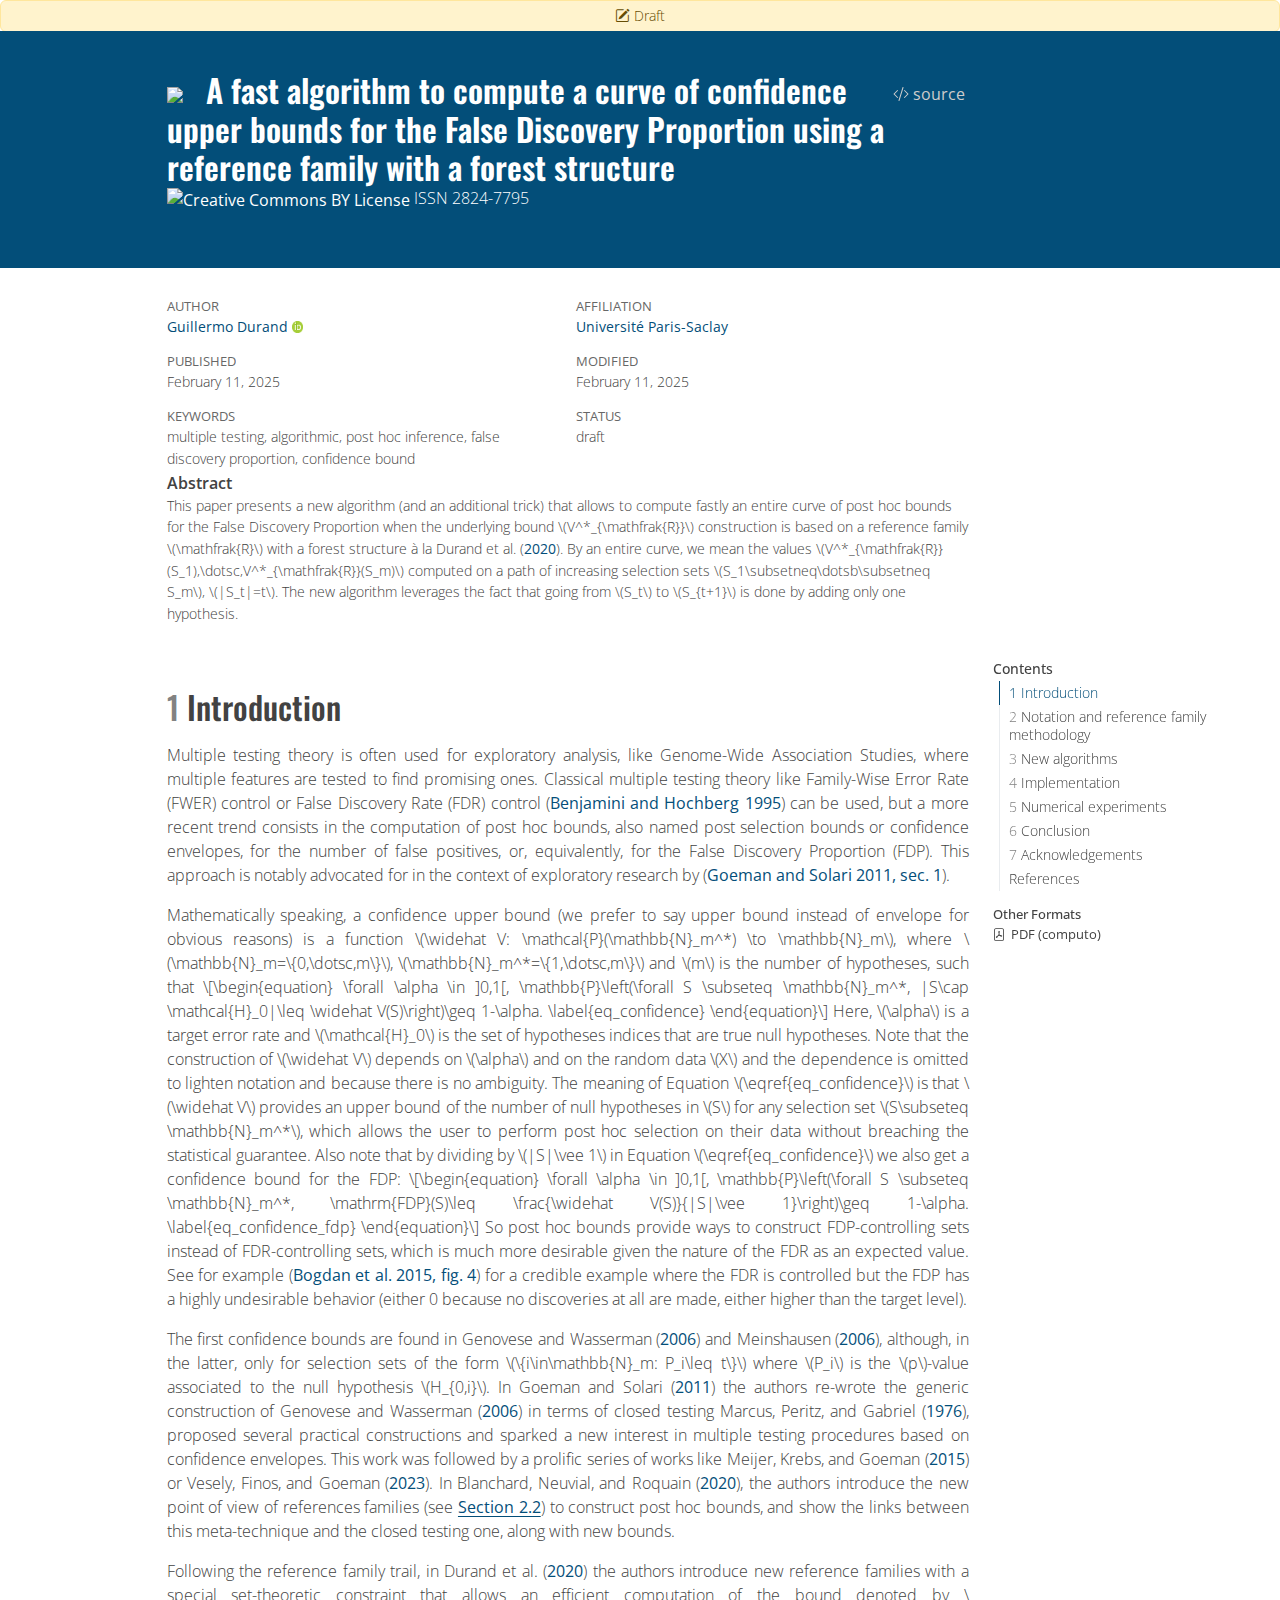
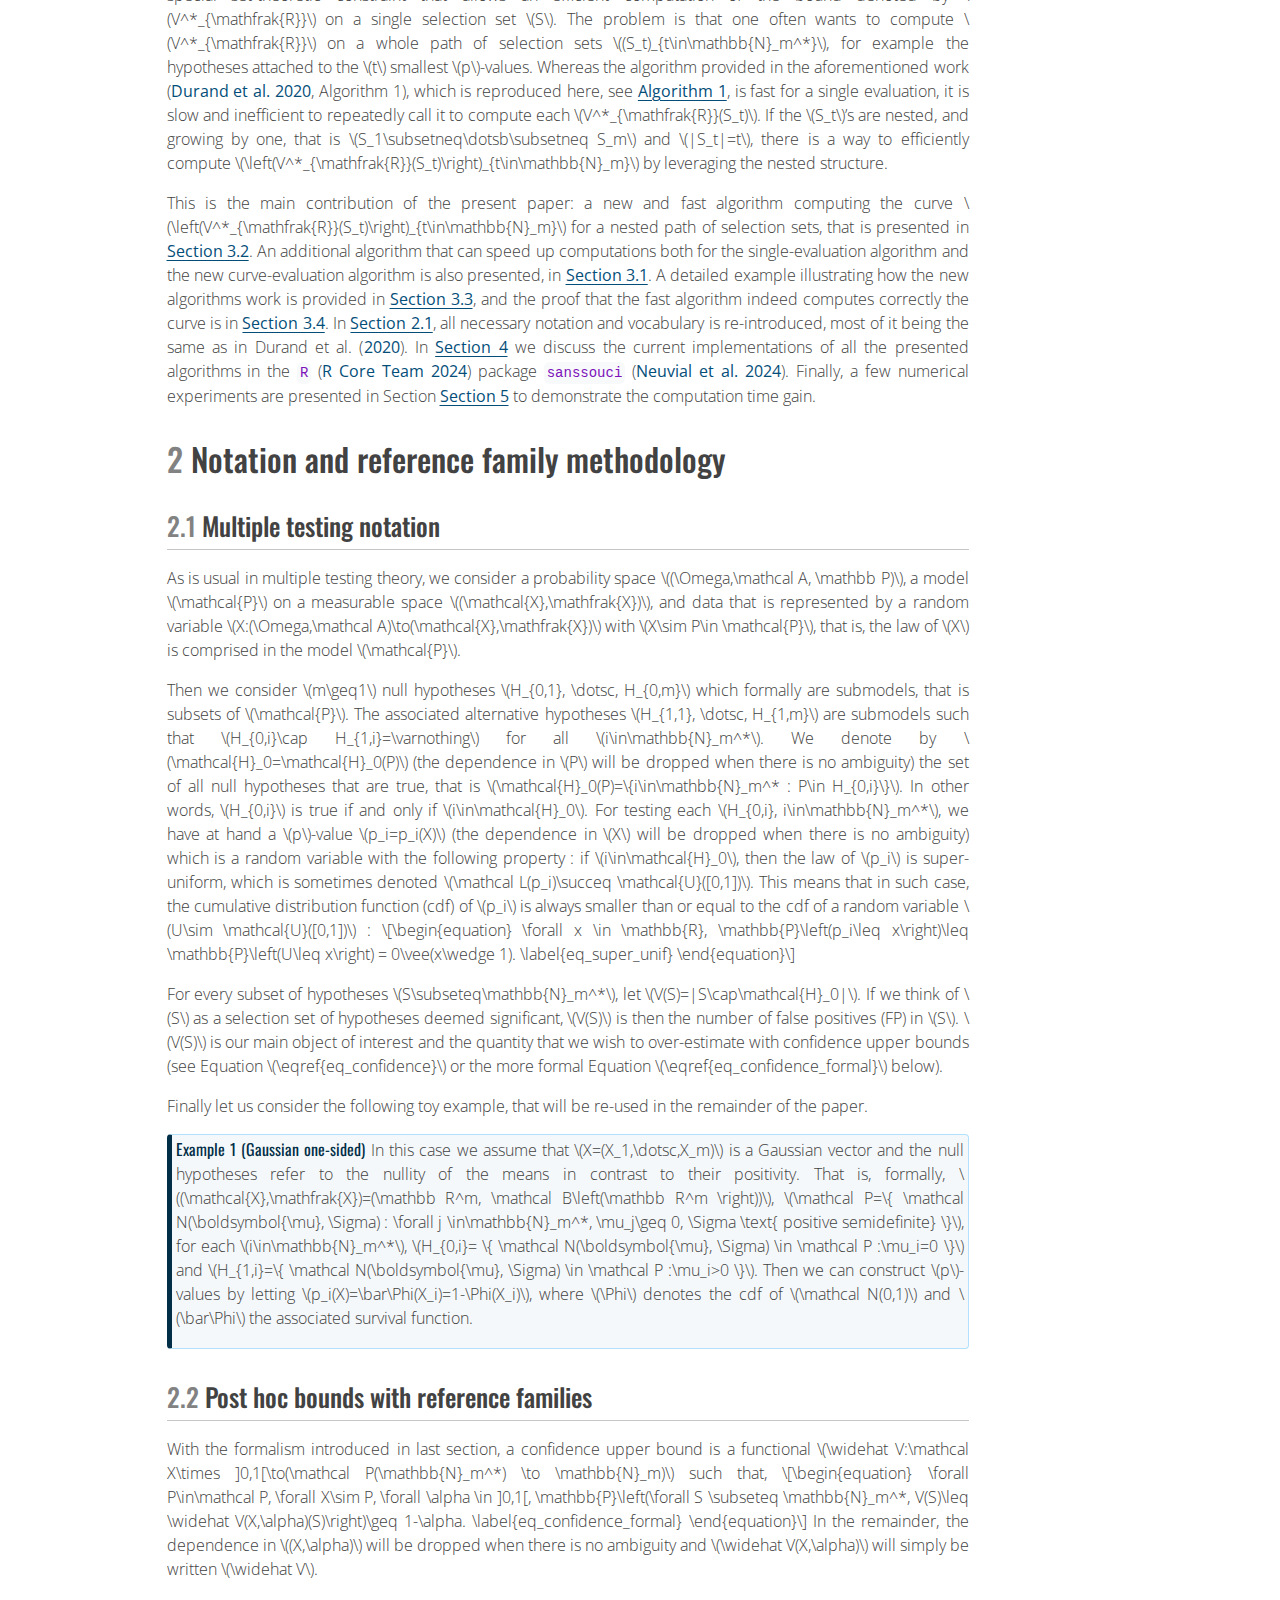
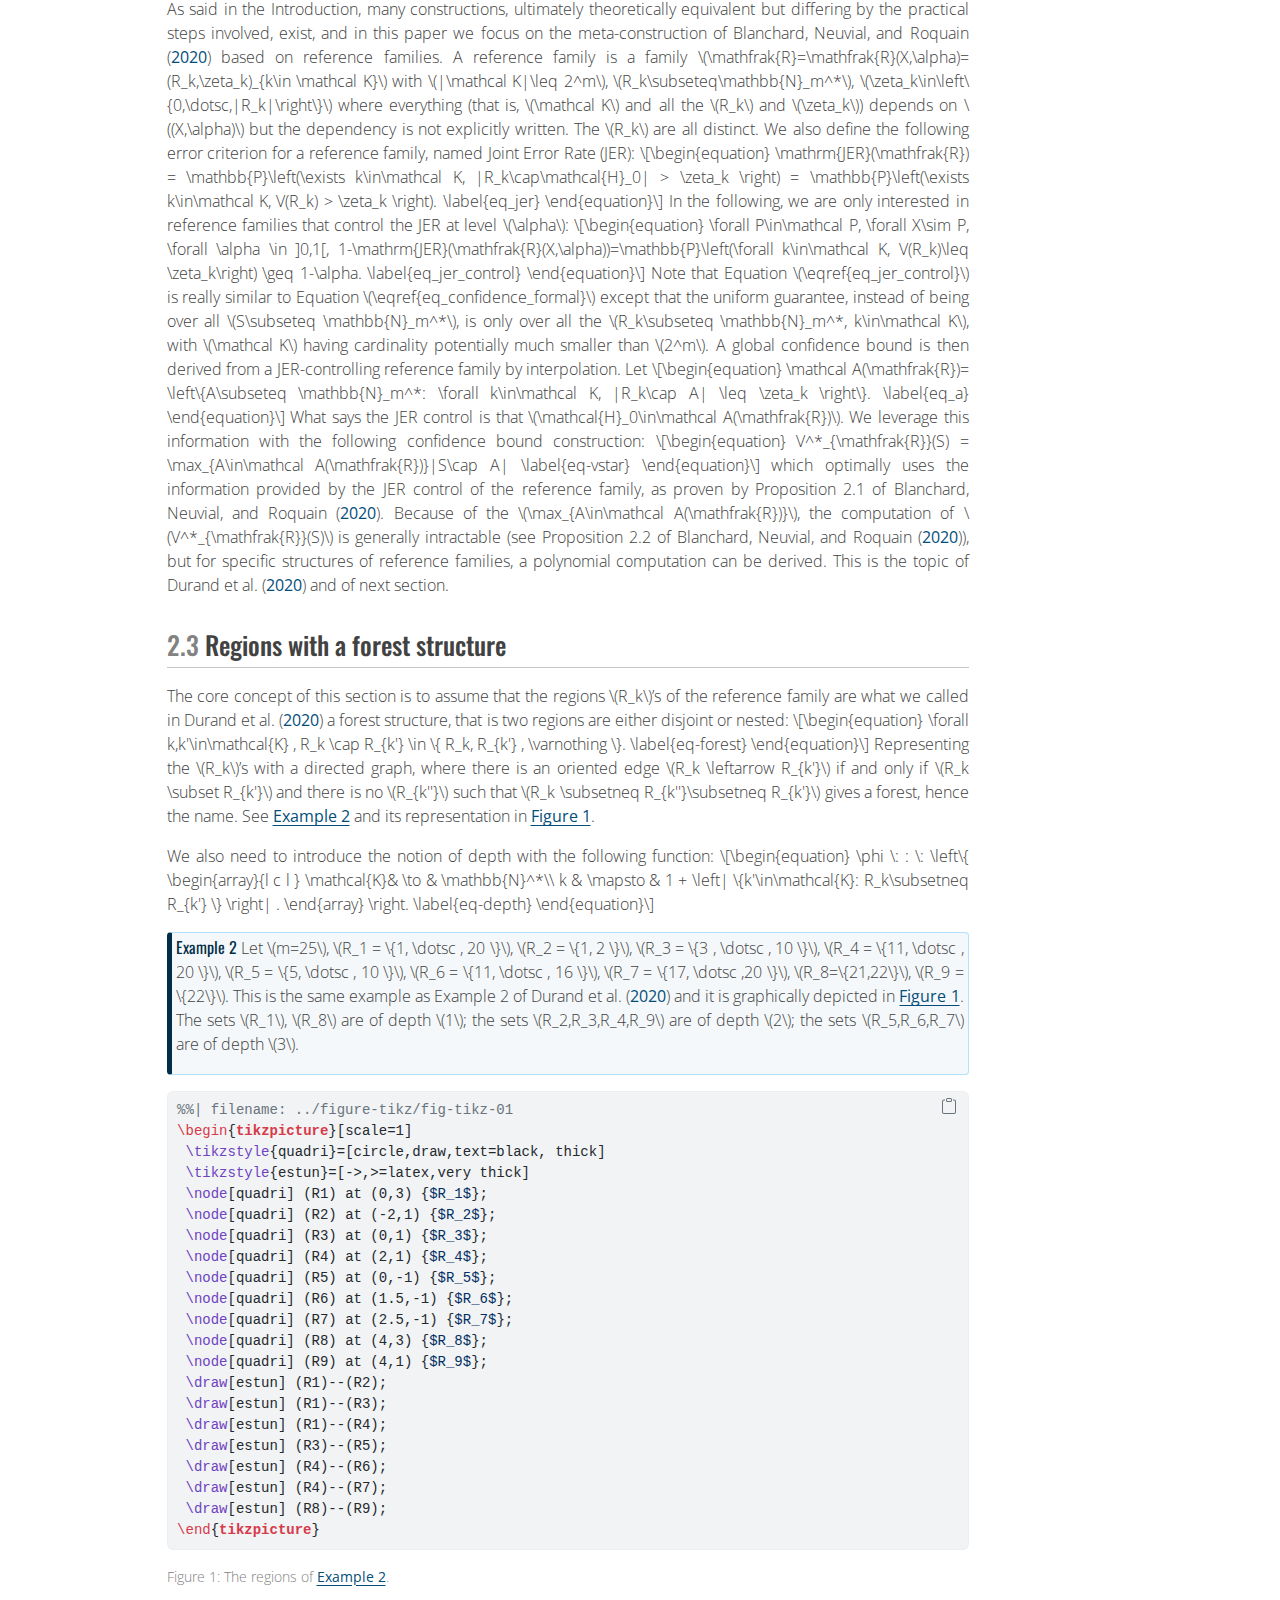
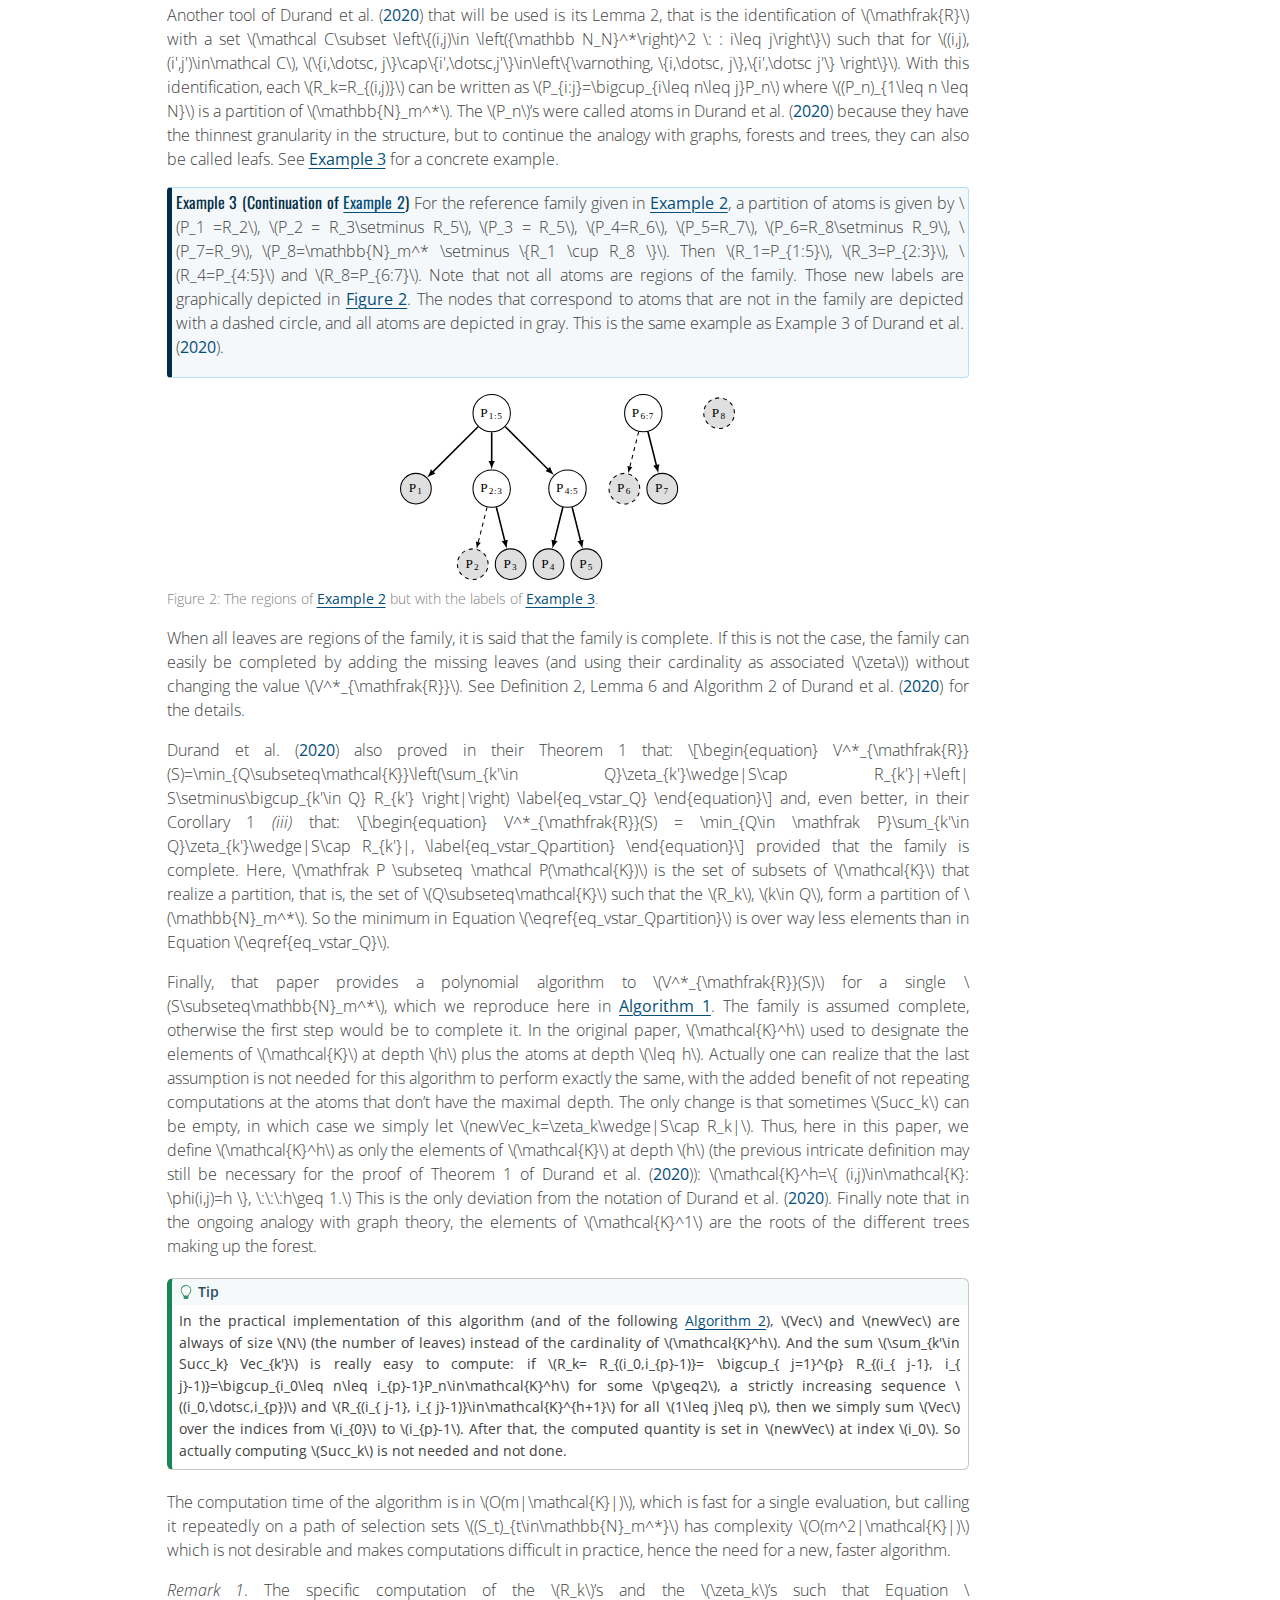
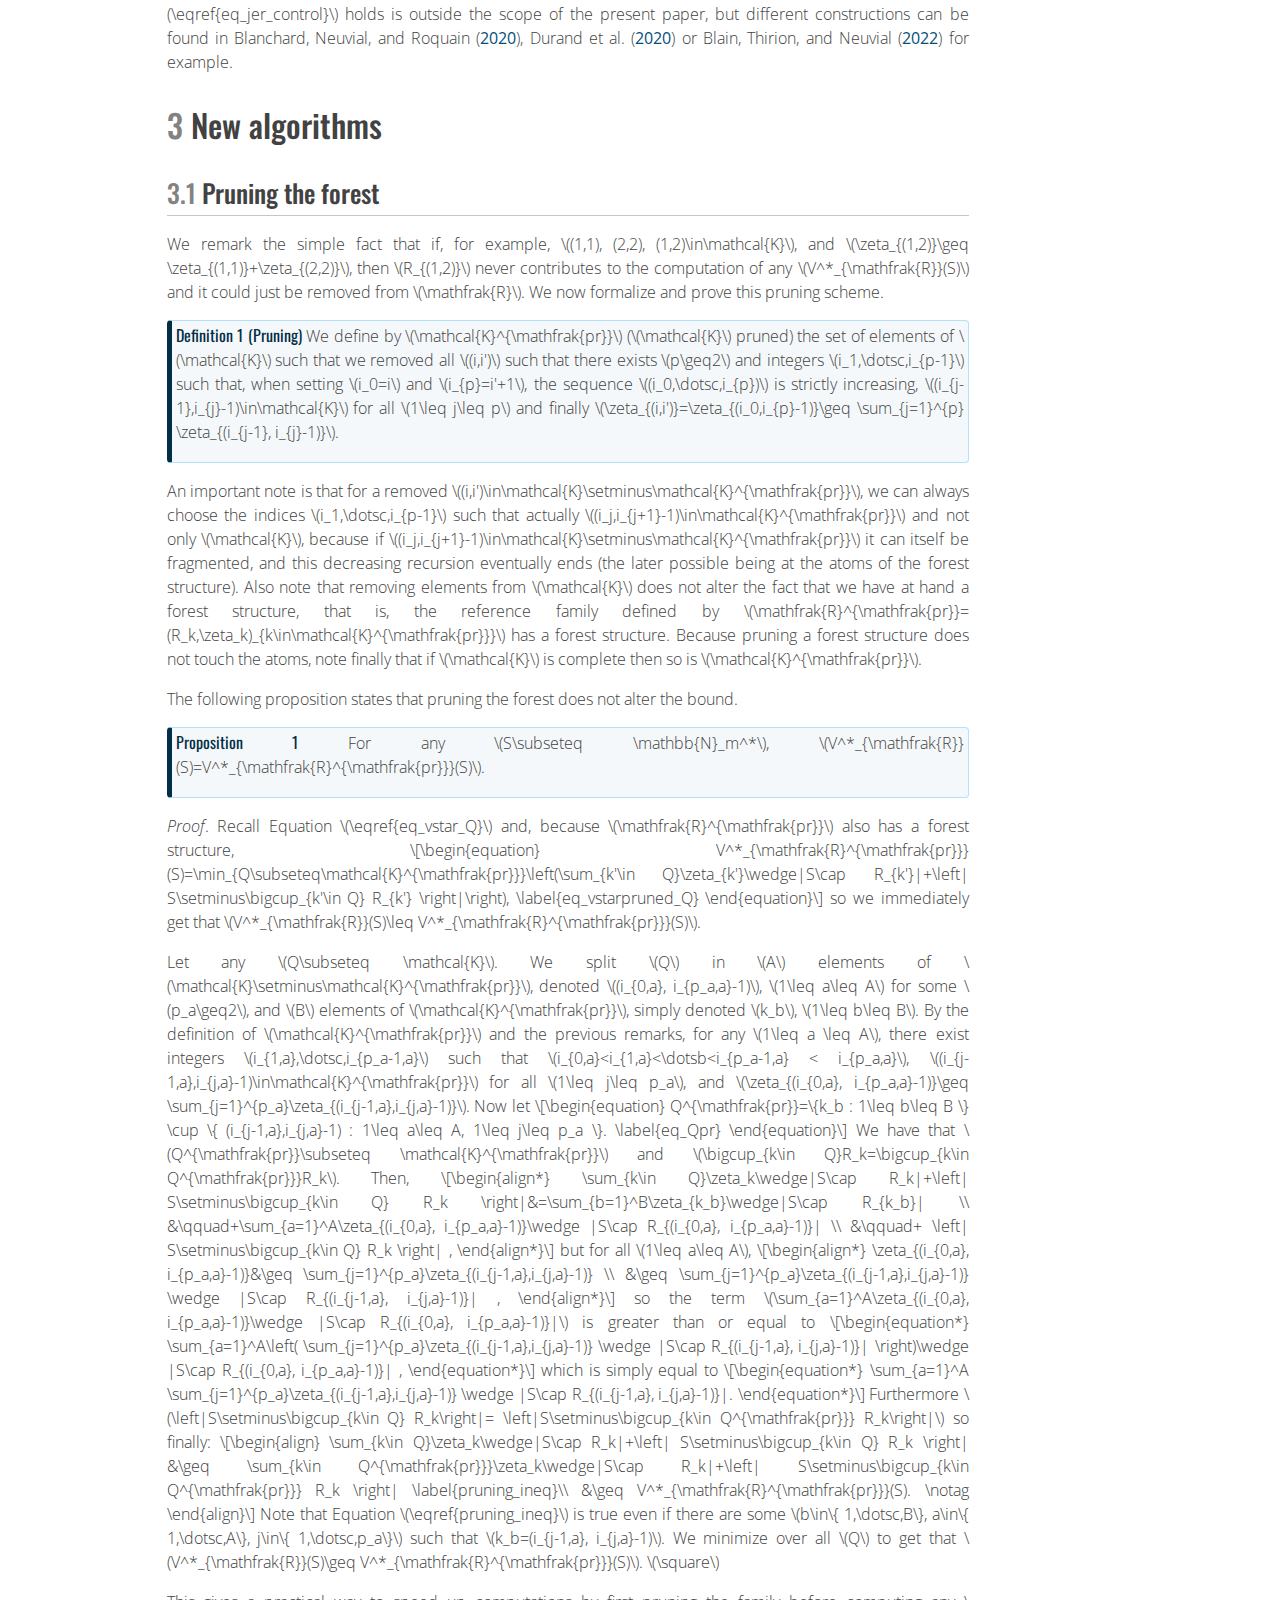
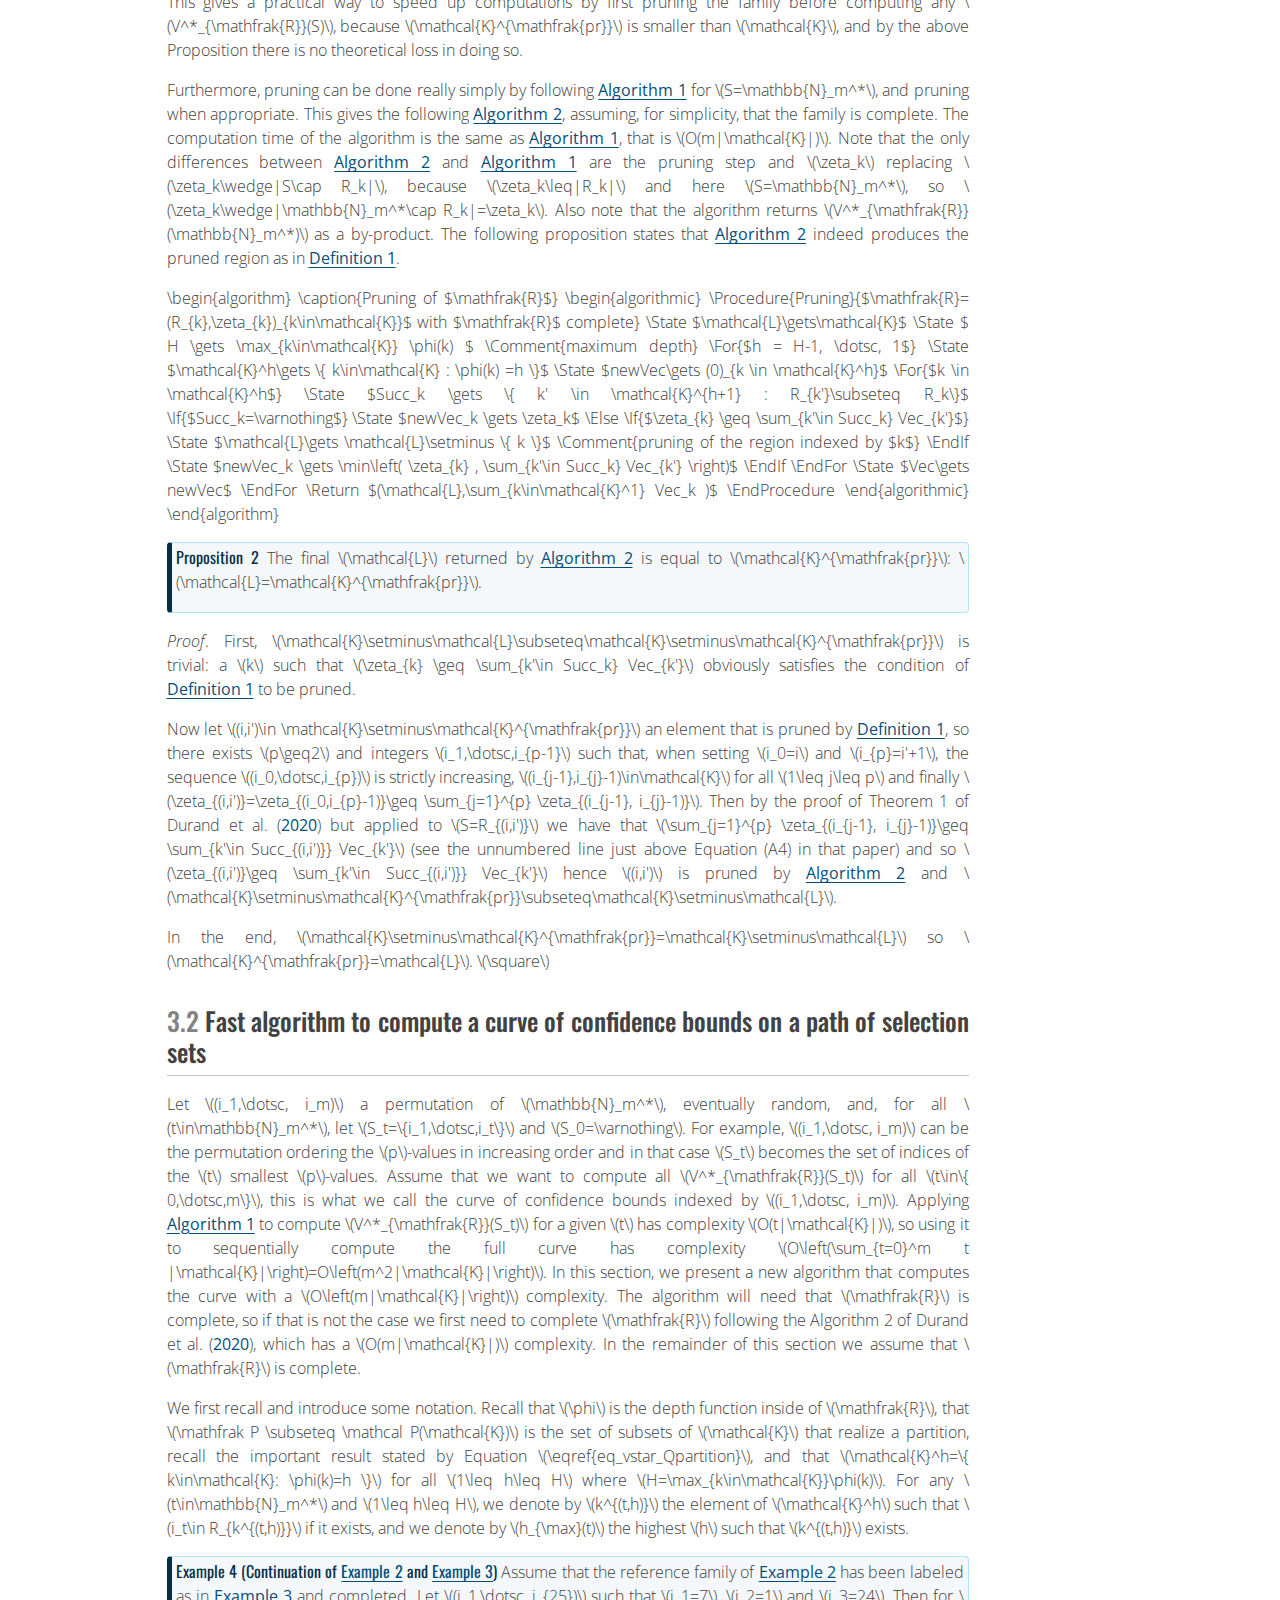
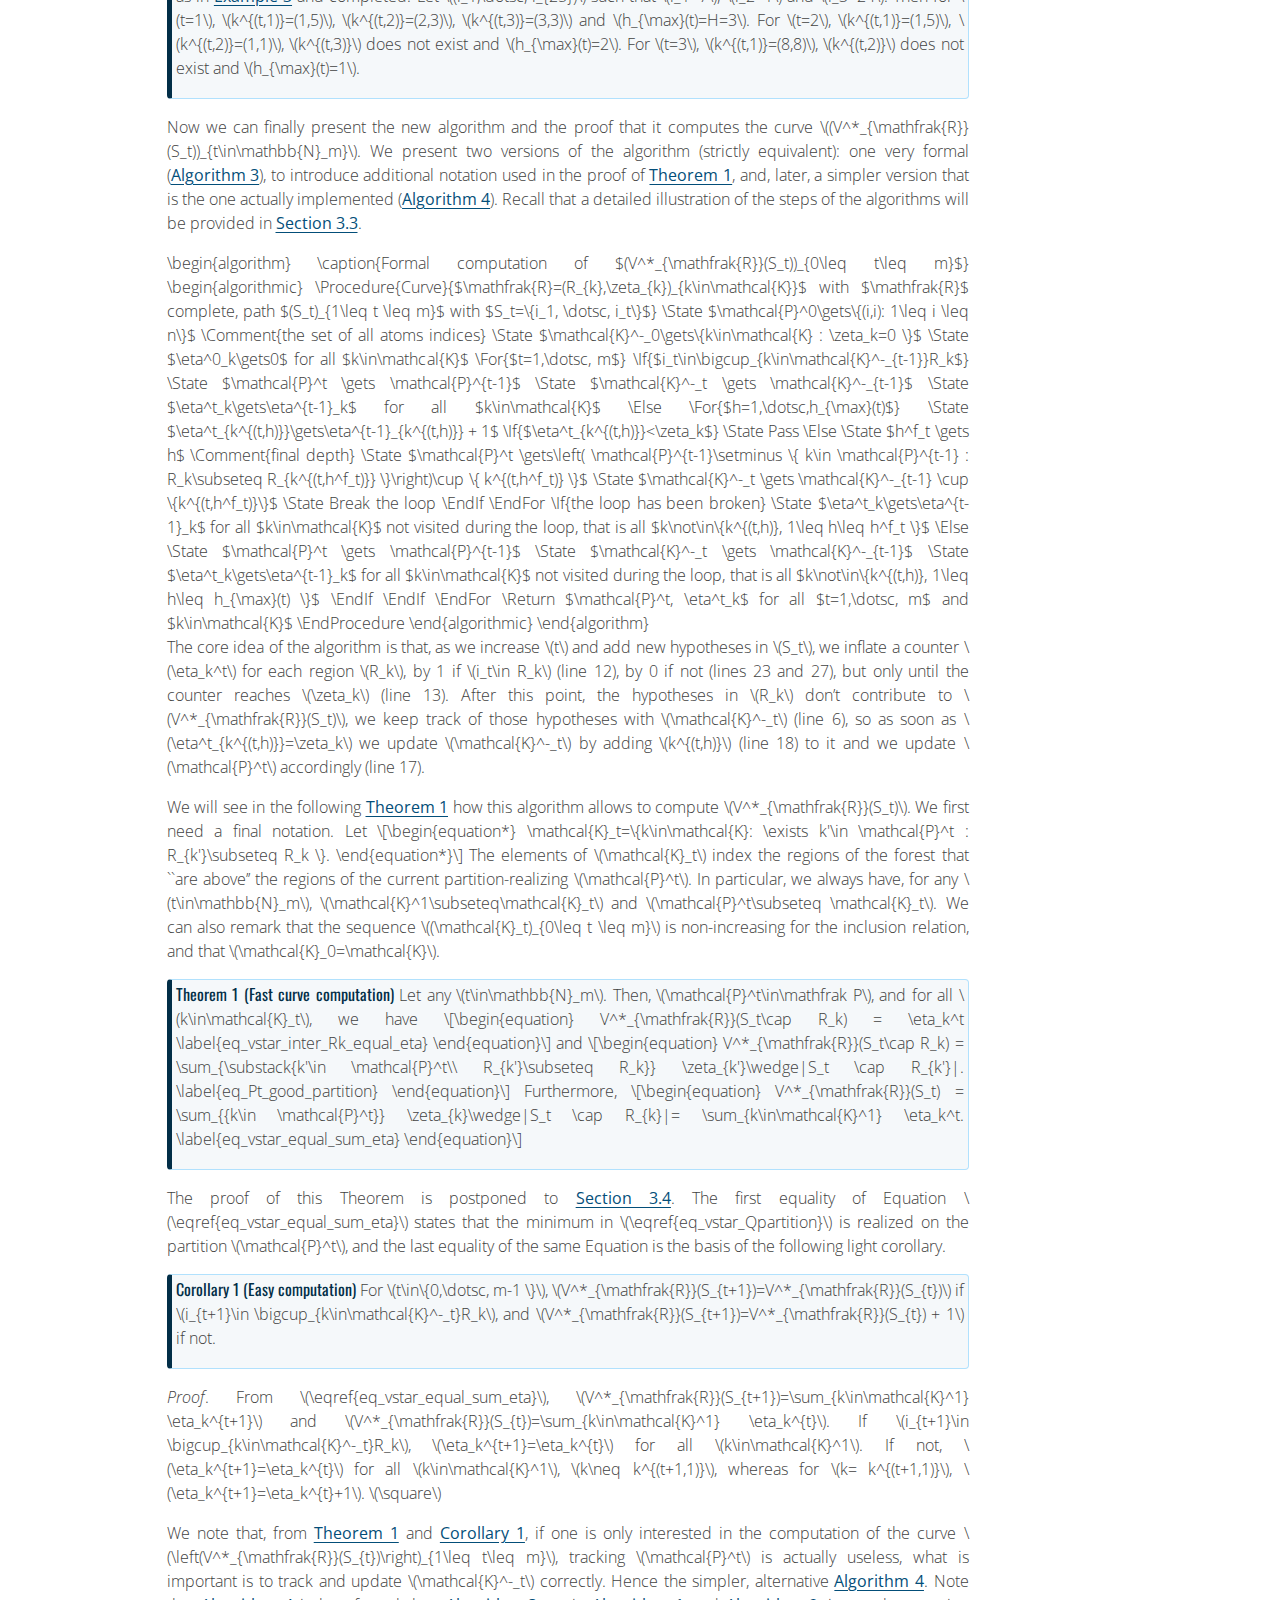
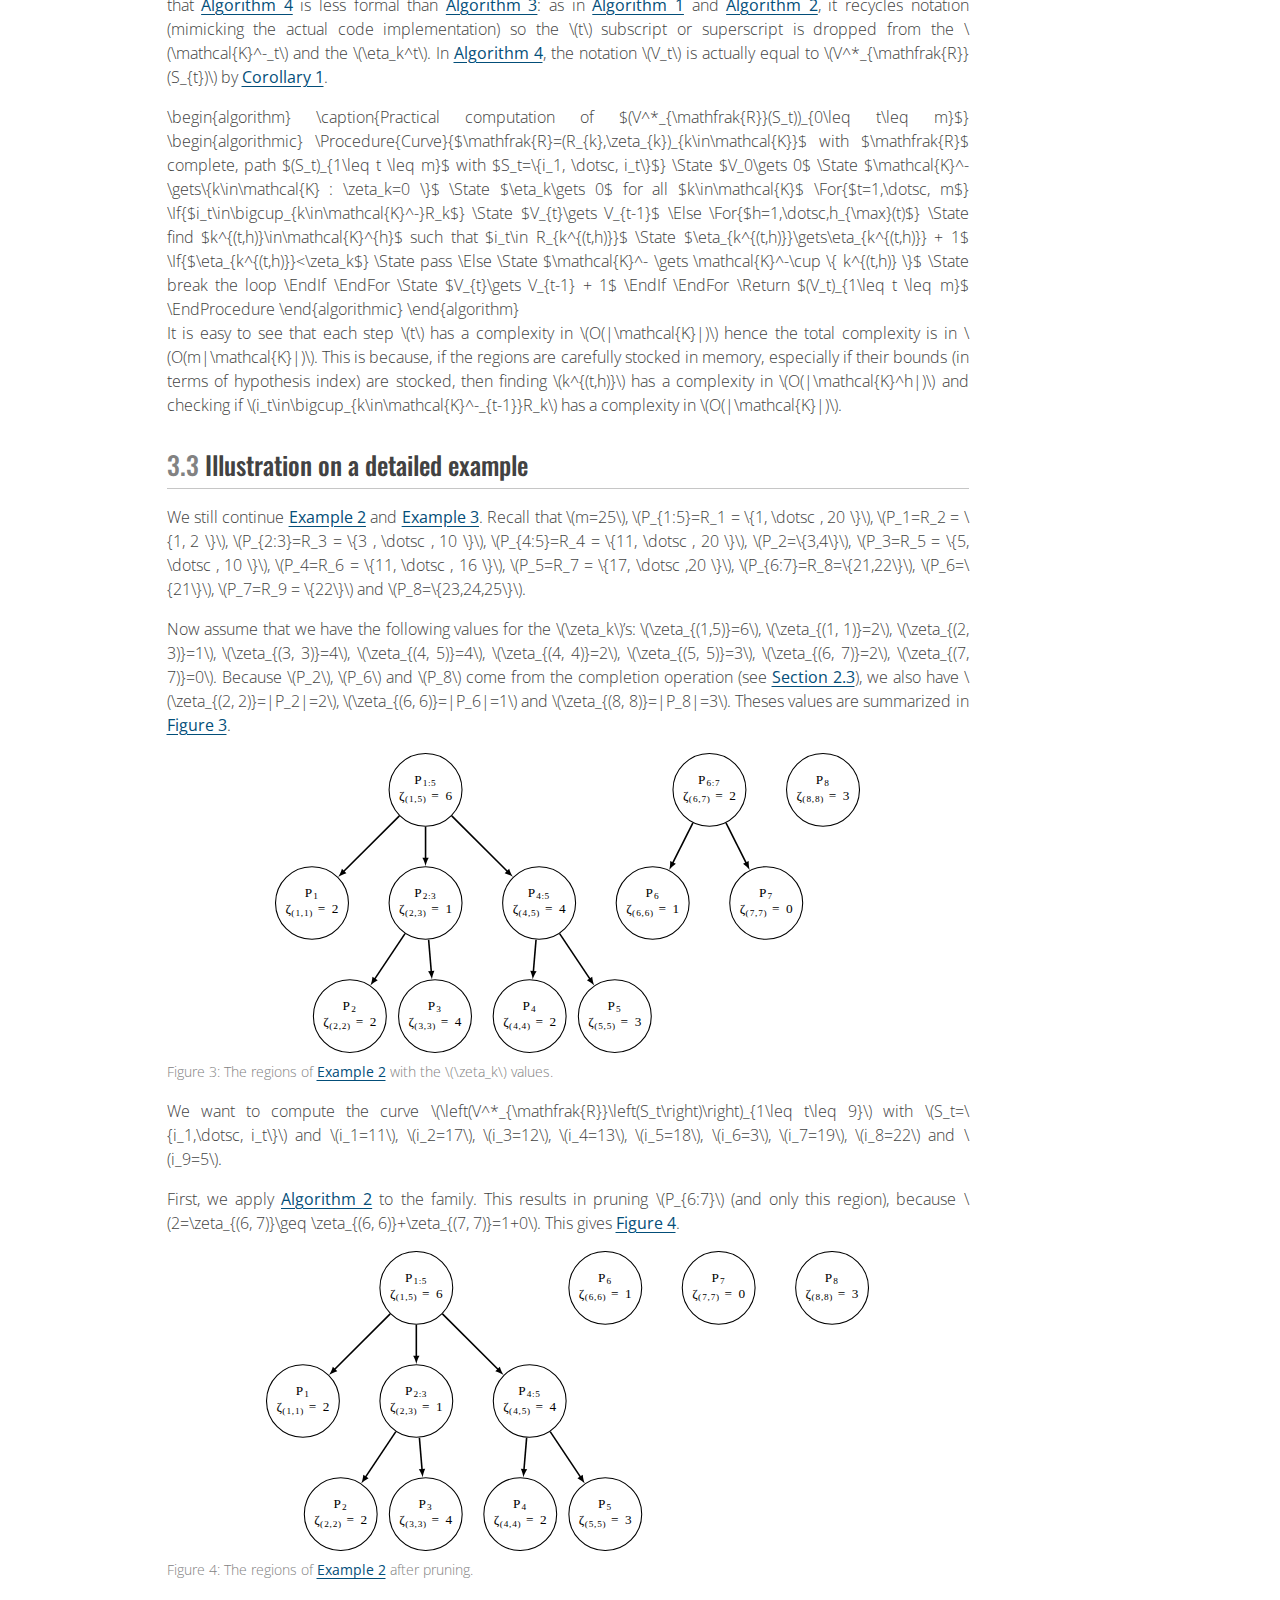
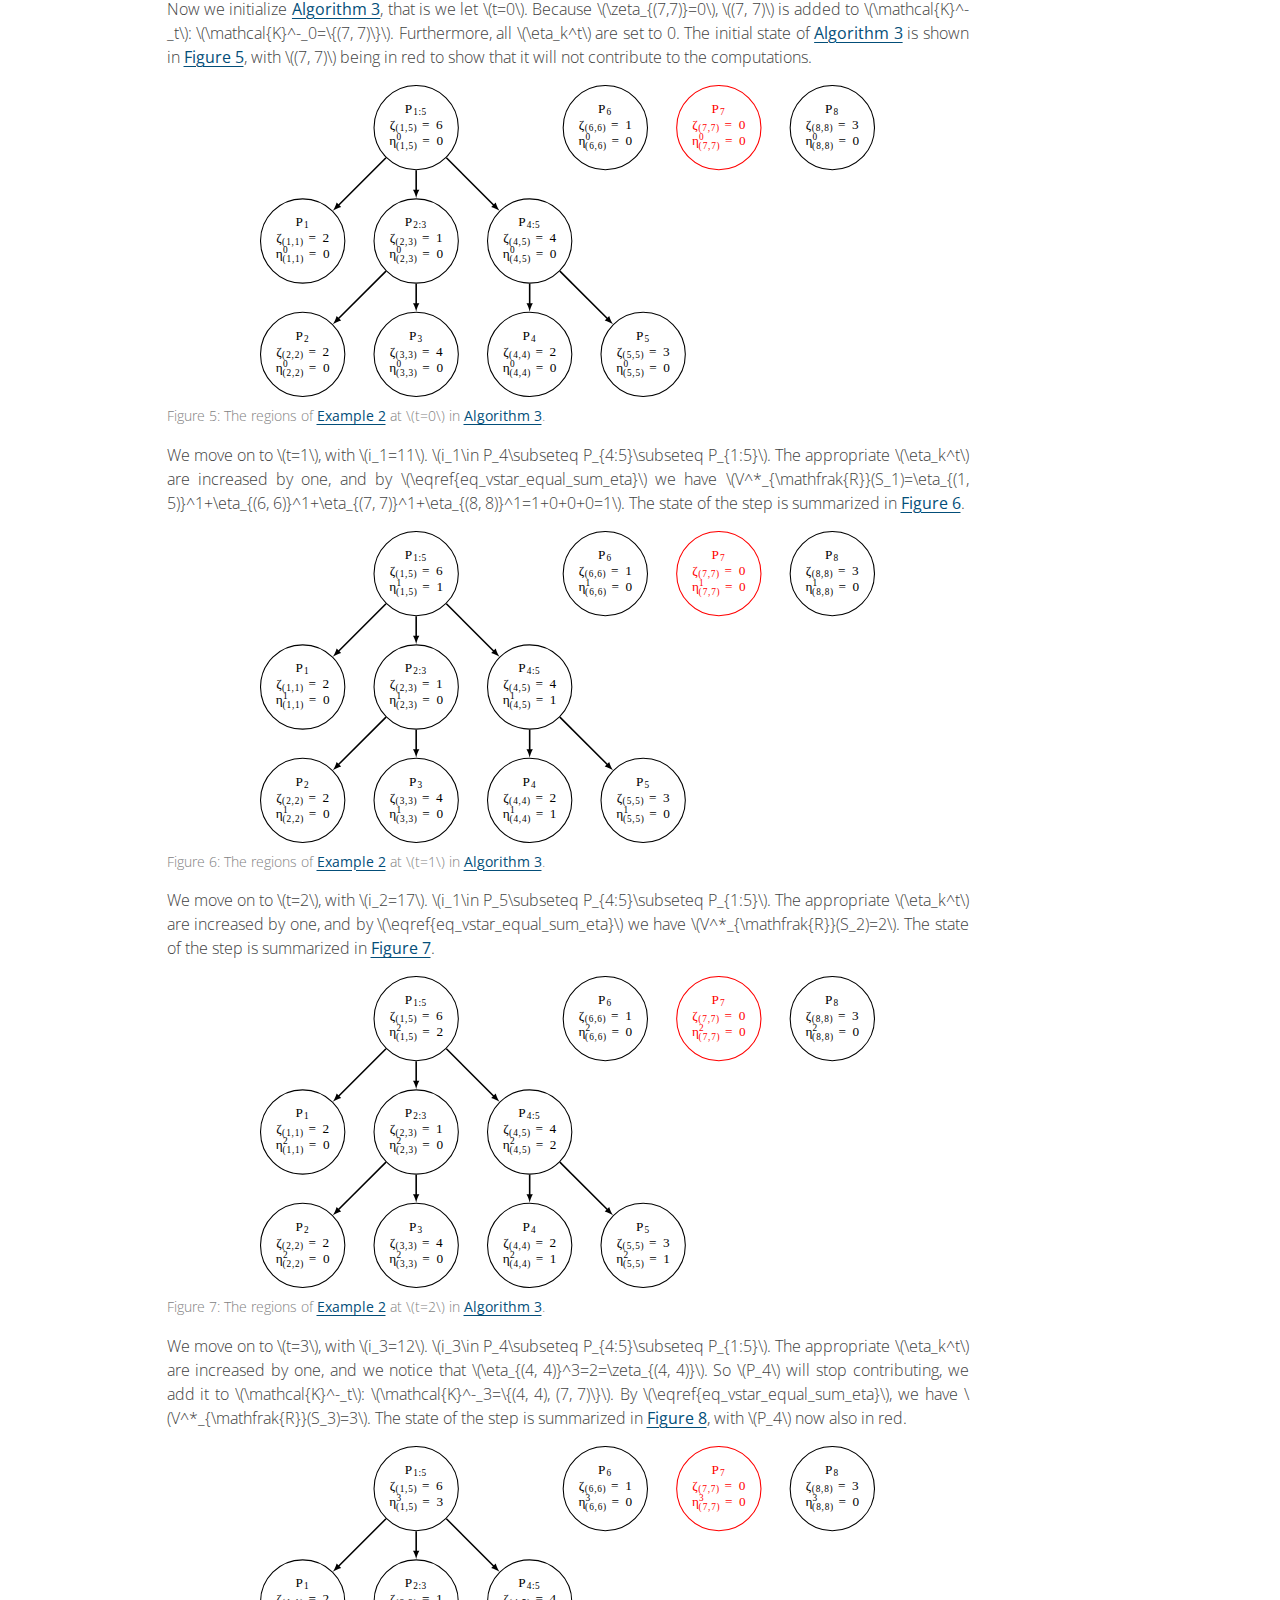
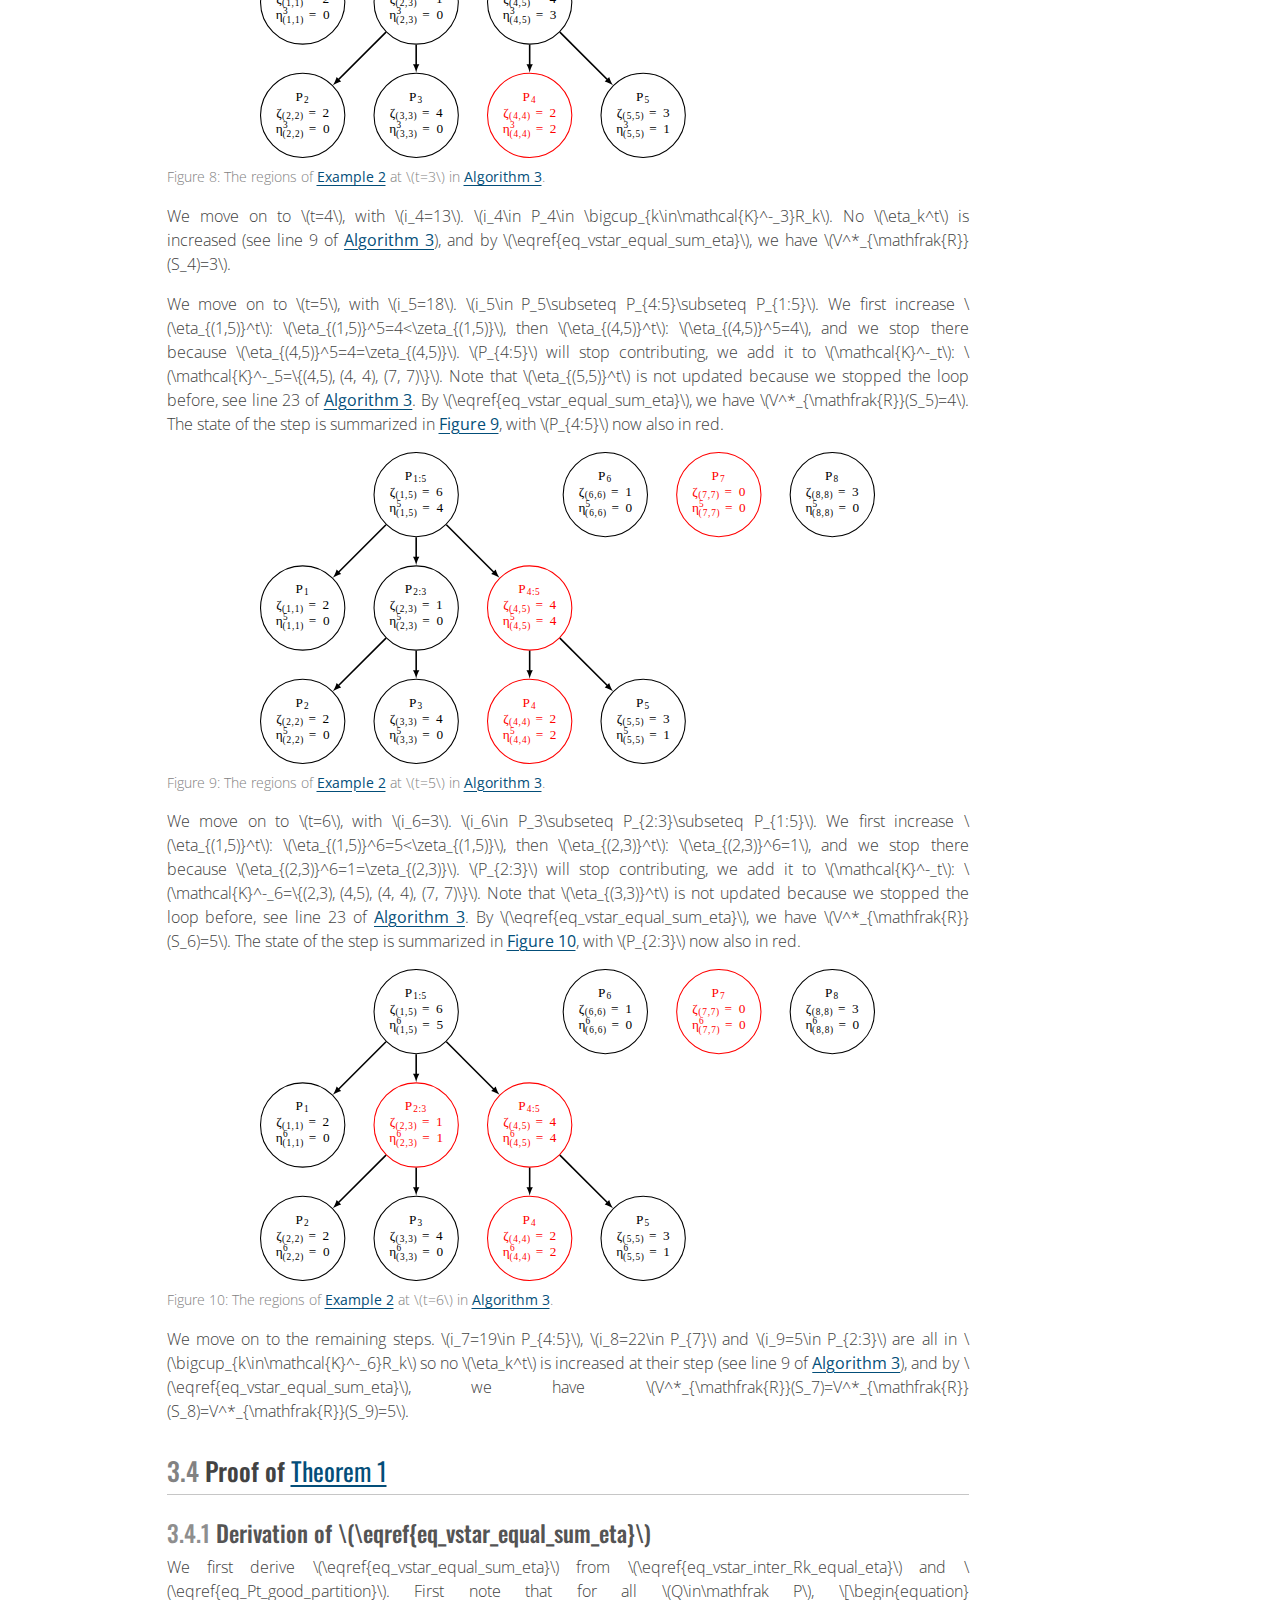
==== commit dd4fd37b: "Built site for gh-pages" ====
--- a/algo-curve.html
+++ b/algo-curve.html
@@ -7,7 +7,7 @@
 <meta name="viewport" content="width=device-width, initial-scale=1.0, user-scalable=yes">
 
 <meta name="author" content="Guillermo Durand">
-<meta name="dcterms.date" content="2025-02-10">
+<meta name="dcterms.date" content="2025-02-11">
 <meta name="keywords" content="multiple testing, algorithmic, post hoc inference, false discovery proportion, confidence bound">
 
 <title>A fast algorithm to compute a curve of confidence upper bounds for the False Discovery Proportion using a reference family with a forest structure</title>
@@ -89,7 +89,7 @@
 <link href="algo-curve_files/libs/quarto-html/quarto-syntax-highlighting-86daaaaad7353f9cc0c554efc1dd6d94.css" rel="stylesheet" id="quarto-text-highlighting-styles">
 <script src="algo-curve_files/libs/bootstrap/bootstrap.min.js"></script>
 <link href="algo-curve_files/libs/bootstrap/bootstrap-icons.css" rel="stylesheet">
-<link href="algo-curve_files/libs/bootstrap/bootstrap-e68e5b51bda23ebd7e525de4502c0438.min.css" rel="stylesheet" append-hash="true" id="quarto-bootstrap" data-mode="light">
+<link href="algo-curve_files/libs/bootstrap/bootstrap-f11e999d7f1636233620f09fa30e7671.min.css" rel="stylesheet" append-hash="true" id="quarto-bootstrap" data-mode="light">
 <script src="algo-curve_files/libs/quarto-contrib/pseudocode-2.4.1/pseudocode.min.js"></script>
 <link href="algo-curve_files/libs/quarto-contrib/pseudocode-2.4.1/pseudocode.min.css" rel="stylesheet">
 <style>
@@ -186,14 +186,14 @@
       <div>
       <div class="quarto-title-meta-heading">Published</div>
       <div class="quarto-title-meta-contents">
-        <p class="date">February 10, 2025</p>
+        <p class="date">February 11, 2025</p>
       </div>
     </div>
                                     
       <div>
       <div class="quarto-title-meta-heading">Modified</div>
       <div class="quarto-title-meta-contents">
-        <p class="date-modified">February 10, 2025</p>
+        <p class="date-modified">February 11, 2025</p>
       </div>
     </div>
       
@@ -332,7 +332,7 @@
 <div id="fig-forest-exm" class="quarto-float quarto-figure quarto-figure-center anchored">
 <figure class="quarto-float quarto-float-fig figure">
 <div aria-describedby="fig-forest-exm-caption-0ceaefa1-69ba-4598-a22c-09a6ac19f8ca">
-<div class="sourceCode" id="fig-forest-exm" data-opt-additional-packages="\usetikzlibrary{arrows}"><pre class="sourceCode tikz code-with-copy"><code class="sourceCode latex"><span id="fig-forest-exm-1"><a href="#fig-forest-exm-1" aria-hidden="true" tabindex="-1"></a><span class="co">%%| filename: ../figure-tikz/fig-tikz-01</span></span>
+<div class="sourceCode" id="fig-forest-exm"><pre class="sourceCode .tikz code-with-copy"><code class="sourceCode latex"><span id="fig-forest-exm-1"><a href="#fig-forest-exm-1" aria-hidden="true" tabindex="-1"></a><span class="co">%%| filename: ../figure-tikz/fig-tikz-01</span></span>
 <span id="fig-forest-exm-2"><a href="#fig-forest-exm-2" aria-hidden="true" tabindex="-1"></a><span class="kw">\begin</span>{<span class="ex">tikzpicture</span>}[scale=1]</span>
 <span id="fig-forest-exm-3"><a href="#fig-forest-exm-3" aria-hidden="true" tabindex="-1"></a> <span class="fu">\tikzstyle</span>{quadri}=[circle,draw,text=black, thick]</span>
 <span id="fig-forest-exm-4"><a href="#fig-forest-exm-4" aria-hidden="true" tabindex="-1"></a> <span class="fu">\tikzstyle</span>{estun}=[-&gt;,&gt;=latex,very thick]</span>
@@ -366,32 +366,7 @@
 <div id="fig-leaves-exm" class="quarto-float quarto-figure quarto-figure-center anchored">
 <figure class="quarto-float quarto-float-fig figure">
 <div aria-describedby="fig-leaves-exm-caption-0ceaefa1-69ba-4598-a22c-09a6ac19f8ca">
-<div class="sourceCode" id="fig-leaves-exm" data-opt-additional-packages="\usetikzlibrary{arrows}"><pre class="sourceCode tikz code-with-copy"><code class="sourceCode latex"><span id="fig-leaves-exm-1"><a href="#fig-leaves-exm-1" aria-hidden="true" tabindex="-1"></a><span class="co">%%| filename: ../figure-tikz/fig-tikz-02</span></span>
-<span id="fig-leaves-exm-2"><a href="#fig-leaves-exm-2" aria-hidden="true" tabindex="-1"></a><span class="kw">\begin</span>{<span class="ex">tikzpicture</span>}[scale=1]</span>
-<span id="fig-leaves-exm-3"><a href="#fig-leaves-exm-3" aria-hidden="true" tabindex="-1"></a> <span class="fu">\tikzstyle</span>{quadri}=[circle,draw,text=black,thick]</span>
-<span id="fig-leaves-exm-4"><a href="#fig-leaves-exm-4" aria-hidden="true" tabindex="-1"></a> <span class="fu">\tikzstyle</span>{estun}=[-&gt;,&gt;=latex,very thick]</span>
-<span id="fig-leaves-exm-5"><a href="#fig-leaves-exm-5" aria-hidden="true" tabindex="-1"></a> <span class="fu">\node</span>[quadri] (R1) at (0,3) {<span class="ss">$P_{1:5}$</span>};</span>
-<span id="fig-leaves-exm-6"><a href="#fig-leaves-exm-6" aria-hidden="true" tabindex="-1"></a> <span class="fu">\node</span>[quadri, fill=gray!25] (R2) at (-2,1) {<span class="ss">$P_1$</span>};</span>
-<span id="fig-leaves-exm-7"><a href="#fig-leaves-exm-7" aria-hidden="true" tabindex="-1"></a> <span class="fu">\node</span>[quadri] (R3) at (0,1) {<span class="ss">$P_{2:3}$</span>};</span>
-<span id="fig-leaves-exm-8"><a href="#fig-leaves-exm-8" aria-hidden="true" tabindex="-1"></a> <span class="fu">\node</span>[quadri] (R4) at (2,1) {<span class="ss">$P_{4:5}$</span>};</span>
-<span id="fig-leaves-exm-9"><a href="#fig-leaves-exm-9" aria-hidden="true" tabindex="-1"></a> <span class="fu">\node</span>[quadri, dashed,fill=gray!25] (P2) at (-0.5,-1) {<span class="ss">$P_2$</span>};</span>
-<span id="fig-leaves-exm-10"><a href="#fig-leaves-exm-10" aria-hidden="true" tabindex="-1"></a> <span class="fu">\node</span>[quadri,fill=gray!25] (R5) at (0.5,-1) {<span class="ss">$P_3$</span>};</span>
-<span id="fig-leaves-exm-11"><a href="#fig-leaves-exm-11" aria-hidden="true" tabindex="-1"></a> <span class="fu">\node</span>[quadri,fill=gray!25] (R6) at (1.5,-1) {<span class="ss">$P_4$</span>};</span>
-<span id="fig-leaves-exm-12"><a href="#fig-leaves-exm-12" aria-hidden="true" tabindex="-1"></a> <span class="fu">\node</span>[quadri,fill=gray!25] (R7) at (2.5,-1) {<span class="ss">$P_5$</span>};</span>
-<span id="fig-leaves-exm-13"><a href="#fig-leaves-exm-13" aria-hidden="true" tabindex="-1"></a> <span class="fu">\node</span>[quadri] (R8) at (4,3) {<span class="ss">$P_{6:7}$</span>};</span>
-<span id="fig-leaves-exm-14"><a href="#fig-leaves-exm-14" aria-hidden="true" tabindex="-1"></a> <span class="fu">\node</span>[quadri,dashed,fill=gray!25] (P6) at (3.5,1) {<span class="ss">$P_6$</span>};</span>
-<span id="fig-leaves-exm-15"><a href="#fig-leaves-exm-15" aria-hidden="true" tabindex="-1"></a> <span class="fu">\node</span>[quadri,fill=gray!25] (R9) at (4.5,1) {<span class="ss">$P_7$</span>};</span>
-<span id="fig-leaves-exm-16"><a href="#fig-leaves-exm-16" aria-hidden="true" tabindex="-1"></a> <span class="fu">\node</span>[quadri,dashed,fill=gray!25] (P8) at (6,3) {<span class="ss">$P_8$</span>};</span>
-<span id="fig-leaves-exm-17"><a href="#fig-leaves-exm-17" aria-hidden="true" tabindex="-1"></a> <span class="fu">\draw</span>[estun] (R1)--(R2);</span>
-<span id="fig-leaves-exm-18"><a href="#fig-leaves-exm-18" aria-hidden="true" tabindex="-1"></a> <span class="fu">\draw</span>[estun] (R1)--(R3);</span>
-<span id="fig-leaves-exm-19"><a href="#fig-leaves-exm-19" aria-hidden="true" tabindex="-1"></a> <span class="fu">\draw</span>[estun] (R1)--(R4);</span>
-<span id="fig-leaves-exm-20"><a href="#fig-leaves-exm-20" aria-hidden="true" tabindex="-1"></a> <span class="fu">\draw</span>[estun] (R3)--(R5);</span>
-<span id="fig-leaves-exm-21"><a href="#fig-leaves-exm-21" aria-hidden="true" tabindex="-1"></a> <span class="fu">\draw</span>[estun,dashed,thick] (R3)--(P2);</span>
-<span id="fig-leaves-exm-22"><a href="#fig-leaves-exm-22" aria-hidden="true" tabindex="-1"></a> <span class="fu">\draw</span>[estun] (R4)--(R6);</span>
-<span id="fig-leaves-exm-23"><a href="#fig-leaves-exm-23" aria-hidden="true" tabindex="-1"></a> <span class="fu">\draw</span>[estun] (R4)--(R7);</span>
-<span id="fig-leaves-exm-24"><a href="#fig-leaves-exm-24" aria-hidden="true" tabindex="-1"></a> <span class="fu">\draw</span>[estun] (R8)--(R9);</span>
-<span id="fig-leaves-exm-25"><a href="#fig-leaves-exm-25" aria-hidden="true" tabindex="-1"></a> <span class="fu">\draw</span>[estun,dashed,thick] (R8)--(P6);</span>
-<span id="fig-leaves-exm-26"><a href="#fig-leaves-exm-26" aria-hidden="true" tabindex="-1"></a><span class="kw">\end</span>{<span class="ex">tikzpicture</span>}</span></code><button title="Copy to Clipboard" class="code-copy-button"><i class="bi"></i></button></pre></div>
+<img src="algo-curve_files/mediabag/../figure-tikz/fig-tikz-02.svg" class="img-fluid figure-img">
 </div>
 <figcaption class="quarto-float-caption-bottom quarto-float-caption quarto-float-fig" id="fig-leaves-exm-caption-0ceaefa1-69ba-4598-a22c-09a6ac19f8ca">
 Figure&nbsp;2: The regions of <a href="#exm-toy-forest" class="quarto-xref">Example&nbsp;2</a> but with the labels of <a href="#exm-toy-leaves" class="quarto-xref">Example&nbsp;3</a>.
@@ -407,7 +382,7 @@
 \label{eq_vstar_Qpartition}
 \end{equation}\]</span> provided that the family is complete. Here, <span class="math inline">\(\mathfrak P \subseteq \mathcal P(\mathcal{K})\)</span> is the set of subsets of <span class="math inline">\(\mathcal{K}\)</span> that realize a partition, that is, the set of <span class="math inline">\(Q\subseteq\mathcal{K}\)</span> such that the <span class="math inline">\(R_k\)</span>, <span class="math inline">\(k\in Q\)</span>, form a partition of <span class="math inline">\(\mathbb{N}_m^*\)</span>. So the minimum in Equation <span class="math inline">\(\eqref{eq_vstar_Qpartition}\)</span> is over way less elements than in Equation <span class="math inline">\(\eqref{eq_vstar_Q}\)</span>.</p>
 <p>Finally, that paper provides a polynomial algorithm to <span class="math inline">\(V^*_{\mathfrak{R}}(S)\)</span> for a single <span class="math inline">\(S\subseteq\mathbb{N}_m^*\)</span>, which we reproduce here in <a href="#alg-vstar" class="quarto-xref">Algorithm 1</a>. The family is assumed complete, otherwise the first step would be to complete it. In the original paper, <span class="math inline">\(\mathcal{K}^h\)</span> used to designate the elements of <span class="math inline">\(\mathcal{K}\)</span> at depth <span class="math inline">\(h\)</span> plus the atoms at depth <span class="math inline">\(\leq h\)</span>. Actually one can realize that the last assumption is not needed for this algorithm to perform exactly the same, with the added benefit of not repeating computations at the atoms that don’t have the maximal depth. The only change is that sometimes <span class="math inline">\(Succ_k\)</span> can be empty, in which case we simply let <span class="math inline">\(newVec_k=\zeta_k\wedge|S\cap R_k|\)</span>. Thus, here in this paper, we define <span class="math inline">\(\mathcal{K}^h\)</span> as only the elements of <span class="math inline">\(\mathcal{K}\)</span> at depth <span class="math inline">\(h\)</span> (the previous intricate definition may still be necessary for the proof of Theorem 1 of <span class="citation" data-cites="MR4178188">Durand et al. (<a href="#ref-MR4178188" role="doc-biblioref">2020</a>)</span>): <span class="math inline">\(\mathcal{K}^h=\{ (i,j)\in\mathcal{K}: \phi(i,j)=h      \}, \:\:\:h\geq 1.\)</span> This is the only deviation from the notation of <span class="citation" data-cites="MR4178188">Durand et al. (<a href="#ref-MR4178188" role="doc-biblioref">2020</a>)</span>. Finally note that in the ongoing analogy with graph theory, the elements of <span class="math inline">\(\mathcal{K}^1\)</span> are the roots of the different trees making up the forest.</p>
-<div id="alg-vstar" class="pseudocode-container quarto-float" data-caption-prefix="Algorithm" data-pseudocode-number="1" data-no-end="false" data-indent-size="1.2em" data-line-number="true" data-comment-delimiter="//" data-line-number-punc=":">
+<div id="alg-vstar" class="pseudocode-container quarto-float" data-caption-prefix="Algorithm" data-line-number="true" data-line-number-punc=":" data-no-end="false" data-pseudocode-number="1" data-comment-delimiter="//" data-indent-size="1.2em">
 <div class="pseudocode">
 \begin{algorithm} \caption{Computation of a given $V^*_{\mathfrak{R}}(S)$} \begin{algorithmic} \Procedure{Vstar}{S, $\mathfrak{R}=(R_{k},\zeta_{k})_{k\in\mathcal{K}}$ with $\mathfrak{R}$ complete} \State $ H \gets \max_{k\in\mathcal{K}} \phi(k) $ \Comment{maximum depth} \For{$h = H-1, \dotsc, 1$} \State $\mathcal{K}^h\gets \{ k\in\mathcal{K} : \phi(k) =h \}$ \State $newVec\gets (0)_{k \in \mathcal{K}^h}$ \For{$k \in \mathcal{K}^h$} \State $Succ_k \gets \{ k' \in \mathcal{K}^{h+1} : R_{k'}\subseteq R_k\}$ \If{$Succ_k=\varnothing$} \State $newVec_k \gets \zeta_k\wedge|S\cap R_k|$ \Else \State $newVec_k \gets \min\left( \zeta_{k}\wedge|S\cap R_k| , \sum_{k'\in Succ_k} Vec_{k'} \right)$ \EndIf \EndFor \State $Vec\gets newVec$ \EndFor \Return $\sum_{k\in\mathcal{K}^1} Vec_k $ \EndProcedure \end{algorithmic} \end{algorithm}
 </div>
@@ -470,7 +445,7 @@
 </div>
 <p>This gives a practical way to speed up computations by first pruning the family before computing any <span class="math inline">\(V^*_{\mathfrak{R}}(S)\)</span>, because <span class="math inline">\(\mathcal{K}^{\mathfrak{pr}}\)</span> is smaller than <span class="math inline">\(\mathcal{K}\)</span>, and by the above Proposition there is no theoretical loss in doing so.</p>
 <p>Furthermore, pruning can be done really simply by following <a href="#alg-vstar" class="quarto-xref">Algorithm 1</a> for <span class="math inline">\(S=\mathbb{N}_m^*\)</span>, and pruning when appropriate. This gives the following <a href="#alg-pruning" class="quarto-xref">Algorithm 2</a>, assuming, for simplicity, that the family is complete. The computation time of the algorithm is the same as <a href="#alg-vstar" class="quarto-xref">Algorithm 1</a>, that is <span class="math inline">\(O(m|\mathcal{K}|)\)</span>. Note that the only differences between <a href="#alg-pruning" class="quarto-xref">Algorithm 2</a> and <a href="#alg-vstar" class="quarto-xref">Algorithm 1</a> are the pruning step and <span class="math inline">\(\zeta_k\)</span> replacing <span class="math inline">\(\zeta_k\wedge|S\cap R_k|\)</span>, because <span class="math inline">\(\zeta_k\leq|R_k|\)</span> and here <span class="math inline">\(S=\mathbb{N}_m^*\)</span>, so <span class="math inline">\(\zeta_k\wedge|\mathbb{N}_m^*\cap R_k|=\zeta_k\)</span>. Also note that the algorithm returns <span class="math inline">\(V^*_{\mathfrak{R}}(\mathbb{N}_m^*)\)</span> as a by-product. The following proposition states that <a href="#alg-pruning" class="quarto-xref">Algorithm 2</a> indeed produces the pruned region as in <a href="#def-pruning" class="quarto-xref">Definition&nbsp;1</a>.</p>
-<div id="alg-pruning" class="pseudocode-container quarto-float" data-caption-prefix="Algorithm" data-pseudocode-number="2" data-no-end="false" data-indent-size="1.2em" data-line-number="true" data-comment-delimiter="//" data-line-number-punc=":">
+<div id="alg-pruning" class="pseudocode-container quarto-float" data-caption-prefix="Algorithm" data-line-number="true" data-line-number-punc=":" data-no-end="false" data-pseudocode-number="2" data-comment-delimiter="//" data-indent-size="1.2em">
 <div class="pseudocode">
 \begin{algorithm} \caption{Pruning of $\mathfrak{R}$} \begin{algorithmic} \Procedure{Pruning}{$\mathfrak{R}=(R_{k},\zeta_{k})_{k\in\mathcal{K}}$ with $\mathfrak{R}$ complete} \State $\mathcal{L}\gets\mathcal{K}$ \State $ H \gets \max_{k\in\mathcal{K}} \phi(k) $ \Comment{maximum depth} \For{$h = H-1, \dotsc, 1$} \State $\mathcal{K}^h\gets \{ k\in\mathcal{K} : \phi(k) =h \}$ \State $newVec\gets (0)_{k \in \mathcal{K}^h}$ \For{$k \in \mathcal{K}^h$} \State $Succ_k \gets \{ k' \in \mathcal{K}^{h+1} : R_{k'}\subseteq R_k\}$ \If{$Succ_k=\varnothing$} \State $newVec_k \gets \zeta_k$ \Else \If{$\zeta_{k} \geq \sum_{k'\in Succ_k} Vec_{k'}$} \State $\mathcal{L}\gets \mathcal{L}\setminus \{ k \}$ \Comment{pruning of the region indexed by $k$} \EndIf \State $newVec_k \gets \min\left( \zeta_{k} , \sum_{k'\in Succ_k} Vec_{k'} \right)$ \EndIf \EndFor \State $Vec\gets newVec$ \EndFor \Return $(\mathcal{L},\sum_{k\in\mathcal{K}^1} Vec_k )$ \EndProcedure \end{algorithmic} \end{algorithm}
 </div>
@@ -492,7 +467,7 @@
 <p><span class="theorem-title"><strong>Example 4 (Continuation of <a href="#exm-toy-forest" class="quarto-xref">Example&nbsp;2</a> and <a href="#exm-toy-leaves" class="quarto-xref">Example&nbsp;3</a>)</strong></span> Assume that the reference family of <a href="#exm-toy-forest" class="quarto-xref">Example&nbsp;2</a> has been labeled as in <a href="#exm-toy-leaves" class="quarto-xref">Example&nbsp;3</a> and completed. Let <span class="math inline">\((i_1,\dotsc, i_{25})\)</span> such that <span class="math inline">\(i_1=7\)</span>, <span class="math inline">\(i_2=1\)</span> and <span class="math inline">\(i_3=24\)</span>. Then for <span class="math inline">\(t=1\)</span>, <span class="math inline">\(k^{(t,1)}=(1,5)\)</span>, <span class="math inline">\(k^{(t,2)}=(2,3)\)</span>, <span class="math inline">\(k^{(t,3)}=(3,3)\)</span> and <span class="math inline">\(h_{\max}(t)=H=3\)</span>. For <span class="math inline">\(t=2\)</span>, <span class="math inline">\(k^{(t,1)}=(1,5)\)</span>, <span class="math inline">\(k^{(t,2)}=(1,1)\)</span>, <span class="math inline">\(k^{(t,3)}\)</span> does not exist and <span class="math inline">\(h_{\max}(t)=2\)</span>. For <span class="math inline">\(t=3\)</span>, <span class="math inline">\(k^{(t,1)}=(8,8)\)</span>, <span class="math inline">\(k^{(t,2)}\)</span> does not exist and <span class="math inline">\(h_{\max}(t)=1\)</span>.</p>
 </div>
 <p>Now we can finally present the new algorithm and the proof that it computes the curve <span class="math inline">\((V^*_{\mathfrak{R}}(S_t))_{t\in\mathbb{N}_m}\)</span>. We present two versions of the algorithm (strictly equivalent): one very formal (<a href="#alg-formal-curve" class="quarto-xref">Algorithm 3</a>), to introduce additional notation used in the proof of <a href="#thm-curve-path" class="quarto-xref">Theorem&nbsp;1</a>, and, later, a simpler version that is the one actually implemented (<a href="#alg-curve" class="quarto-xref">Algorithm 4</a>). Recall that a detailed illustration of the steps of the algorithms will be provided in <a href="#sec-example" class="quarto-xref">Section&nbsp;3.3</a>.</p>
-<div id="alg-formal-curve" class="pseudocode-container quarto-float" data-caption-prefix="Algorithm" data-pseudocode-number="3" data-no-end="false" data-indent-size="1.2em" data-line-number="true" data-comment-delimiter="//" data-line-number-punc=":">
+<div id="alg-formal-curve" class="pseudocode-container quarto-float" data-caption-prefix="Algorithm" data-line-number="true" data-line-number-punc=":" data-no-end="false" data-pseudocode-number="3" data-comment-delimiter="//" data-indent-size="1.2em">
 <div class="pseudocode">
 \begin{algorithm} \caption{Formal computation of $(V^*_{\mathfrak{R}}(S_t))_{0\leq t\leq m}$} \begin{algorithmic} \Procedure{Curve}{$\mathfrak{R}=(R_{k},\zeta_{k})_{k\in\mathcal{K}}$ with $\mathfrak{R}$ complete, path $(S_t)_{1\leq t \leq m}$ with $S_t=\{i_1, \dotsc, i_t\}$} \State $\mathcal{P}^0\gets\{(i,i): 1\leq i \leq n\}$ \Comment{the set of all atoms indices} \State $\mathcal{K}^-_0\gets\{k\in\mathcal{K} : \zeta_k=0 \}$ \State $\eta^0_k\gets0$ for all $k\in\mathcal{K}$ \For{$t=1,\dotsc, m$} \If{$i_t\in\bigcup_{k\in\mathcal{K}^-_{t-1}}R_k$} \State $\mathcal{P}^t \gets \mathcal{P}^{t-1}$ \State $\mathcal{K}^-_t \gets \mathcal{K}^-_{t-1}$ \State $\eta^t_k\gets\eta^{t-1}_k$ for all $k\in\mathcal{K}$ \Else \For{$h=1,\dotsc,h_{\max}(t)$} \State $\eta^t_{k^{(t,h)}}\gets\eta^{t-1}_{k^{(t,h)}} + 1$ \If{$\eta^t_{k^{(t,h)}}&lt;\zeta_k$} \State Pass \Else \State $h^f_t \gets h$ \Comment{final depth} \State $\mathcal{P}^t \gets\left( \mathcal{P}^{t-1}\setminus \{ k\in \mathcal{P}^{t-1} : R_k\subseteq R_{k^{(t,h^f_t)}} \}\right)\cup \{ k^{(t,h^f_t)} \}$ \State $\mathcal{K}^-_t \gets \mathcal{K}^-_{t-1} \cup \{k^{(t,h^f_t)}\}$ \State Break the loop \EndIf \EndFor \If{the loop has been broken} \State $\eta^t_k\gets\eta^{t-1}_k$ for all $k\in\mathcal{K}$ not visited during the loop, that is all $k\not\in\{k^{(t,h)}, 1\leq h\leq h^f_t \}$ \Else \State $\mathcal{P}^t \gets \mathcal{P}^{t-1}$ \State $\mathcal{K}^-_t \gets \mathcal{K}^-_{t-1}$ \State $\eta^t_k\gets\eta^{t-1}_k$ for all $k\in\mathcal{K}$ not visited during the loop, that is all $k\not\in\{k^{(t,h)}, 1\leq h\leq h_{\max}(t) \}$ \EndIf \EndIf \EndFor \Return $\mathcal{P}^t, \eta^t_k$ for all $t=1,\dotsc, m$ and $k\in\mathcal{K}$ \EndProcedure \end{algorithmic} \end{algorithm}
 </div>
@@ -521,7 +496,7 @@
 <p><span class="proof-title"><em>Proof</em>. </span>From <span class="math inline">\(\eqref{eq_vstar_equal_sum_eta}\)</span>, <span class="math inline">\(V^*_{\mathfrak{R}}(S_{t+1})=\sum_{k\in\mathcal{K}^1} \eta_k^{t+1}\)</span> and <span class="math inline">\(V^*_{\mathfrak{R}}(S_{t})=\sum_{k\in\mathcal{K}^1} \eta_k^{t}\)</span>. If <span class="math inline">\(i_{t+1}\in \bigcup_{k\in\mathcal{K}^-_t}R_k\)</span>, <span class="math inline">\(\eta_k^{t+1}=\eta_k^{t}\)</span> for all <span class="math inline">\(k\in\mathcal{K}^1\)</span>. If not, <span class="math inline">\(\eta_k^{t+1}=\eta_k^{t}\)</span> for all <span class="math inline">\(k\in\mathcal{K}^1\)</span>, <span class="math inline">\(k\neq k^{(t+1,1)}\)</span>, whereas for <span class="math inline">\(k= k^{(t+1,1)}\)</span>, <span class="math inline">\(\eta_k^{t+1}=\eta_k^{t}+1\)</span>. <span class="math inline">\(\square\)</span></p>
 </div>
 <p>We note that, from <a href="#thm-curve-path" class="quarto-xref">Theorem&nbsp;1</a> and <a href="#cor-easy-impl" class="quarto-xref">Corollary&nbsp;1</a>, if one is only interested in the computation of the curve <span class="math inline">\(\left(V^*_{\mathfrak{R}}(S_{t})\right)_{1\leq t\leq m}\)</span>, tracking <span class="math inline">\(\mathcal{P}^t\)</span> is actually useless, what is important is to track and update <span class="math inline">\(\mathcal{K}^-_t\)</span> correctly. Hence the simpler, alternative <a href="#alg-curve" class="quarto-xref">Algorithm 4</a>. Note that <a href="#alg-curve" class="quarto-xref">Algorithm 4</a> is less formal than <a href="#alg-formal-curve" class="quarto-xref">Algorithm 3</a>: as in <a href="#alg-vstar" class="quarto-xref">Algorithm 1</a> and <a href="#alg-pruning" class="quarto-xref">Algorithm 2</a>, it recycles notation (mimicking the actual code implementation) so the <span class="math inline">\(t\)</span> subscript or superscript is dropped from the <span class="math inline">\(\mathcal{K}^-_t\)</span> and the <span class="math inline">\(\eta_k^t\)</span>. In <a href="#alg-curve" class="quarto-xref">Algorithm 4</a>, the notation <span class="math inline">\(V_t\)</span> is actually equal to <span class="math inline">\(V^*_{\mathfrak{R}}(S_{t})\)</span> by <a href="#cor-easy-impl" class="quarto-xref">Corollary&nbsp;1</a>.</p>
-<div id="alg-curve" class="pseudocode-container quarto-float" data-caption-prefix="Algorithm" data-pseudocode-number="4" data-no-end="false" data-indent-size="1.2em" data-line-number="true" data-comment-delimiter="//" data-line-number-punc=":">
+<div id="alg-curve" class="pseudocode-container quarto-float" data-caption-prefix="Algorithm" data-line-number="true" data-line-number-punc=":" data-no-end="false" data-pseudocode-number="4" data-comment-delimiter="//" data-indent-size="1.2em">
 <div class="pseudocode">
 \begin{algorithm} \caption{Practical computation of $(V^*_{\mathfrak{R}}(S_t))_{0\leq t\leq m}$} \begin{algorithmic} \Procedure{Curve}{$\mathfrak{R}=(R_{k},\zeta_{k})_{k\in\mathcal{K}}$ with $\mathfrak{R}$ complete, path $(S_t)_{1\leq t \leq m}$ with $S_t=\{i_1, \dotsc, i_t\}$} \State $V_0\gets 0$ \State $\mathcal{K}^-\gets\{k\in\mathcal{K} : \zeta_k=0 \}$ \State $\eta_k\gets 0$ for all $k\in\mathcal{K}$ \For{$t=1,\dotsc, m$} \If{$i_t\in\bigcup_{k\in\mathcal{K}^-}R_k$} \State $V_{t}\gets V_{t-1}$ \Else \For{$h=1,\dotsc,h_{\max}(t)$} \State find $k^{(t,h)}\in\mathcal{K}^{h}$ such that $i_t\in R_{k^{(t,h)}}$ \State $\eta_{k^{(t,h)}}\gets\eta_{k^{(t,h)}} + 1$ \If{$\eta_{k^{(t,h)}}&lt;\zeta_k$} \State pass \Else \State $\mathcal{K}^- \gets \mathcal{K}^-\cup \{ k^{(t,h)} \}$ \State break the loop \EndIf \EndFor \State $V_{t}\gets V_{t-1} + 1$ \EndIf \EndFor \Return $(V_t)_{1\leq t \leq m}$ \EndProcedure \end{algorithmic} \end{algorithm}
 </div>
@@ -535,36 +510,7 @@
 <div id="fig-zetas" class="quarto-float quarto-figure quarto-figure-center anchored">
 <figure class="quarto-float quarto-float-fig figure">
 <div aria-describedby="fig-zetas-caption-0ceaefa1-69ba-4598-a22c-09a6ac19f8ca">
-<div class="sourceCode" id="fig-zetas" data-opt-additional-packages="\usetikzlibrary{arrows}"><pre class="sourceCode tikz code-with-copy"><code class="sourceCode latex"><span id="fig-zetas-1"><a href="#fig-zetas-1" aria-hidden="true" tabindex="-1"></a><span class="co">%%| filename: ../figure-tikz/fig-tikz-03</span></span>
-<span id="fig-zetas-2"><a href="#fig-zetas-2" aria-hidden="true" tabindex="-1"></a><span class="kw">\begin</span>{<span class="ex">tikzpicture</span>}[scale=1]</span>
-<span id="fig-zetas-3"><a href="#fig-zetas-3" aria-hidden="true" tabindex="-1"></a> <span class="fu">\tikzstyle</span>{quadri}=[circle, draw, text=black, thick, align=center]</span>
-<span id="fig-zetas-4"><a href="#fig-zetas-4" aria-hidden="true" tabindex="-1"></a> <span class="fu">\tikzstyle</span>{estun}=[-&gt;, &gt;=latex, very thick]</span>
-<span id="fig-zetas-5"><a href="#fig-zetas-5" aria-hidden="true" tabindex="-1"></a> <span class="co">%</span></span>
-<span id="fig-zetas-6"><a href="#fig-zetas-6" aria-hidden="true" tabindex="-1"></a> <span class="fu">\node</span>[quadri] (P15) at (0, 3) {<span class="ss">$P_{1:5}$</span><span class="fu">\\</span><span class="ss">$</span><span class="sc">\zeta</span><span class="ss">_{(1, 5)}=6$</span>};</span>
-<span id="fig-zetas-7"><a href="#fig-zetas-7" aria-hidden="true" tabindex="-1"></a> <span class="fu">\node</span>[quadri] (P67) at (7.5, 3) {<span class="ss">$P_{6:7}$</span><span class="fu">\\</span><span class="ss">$</span><span class="sc">\zeta</span><span class="ss">_{(6, 7)}=2$</span>};</span>
-<span id="fig-zetas-8"><a href="#fig-zetas-8" aria-hidden="true" tabindex="-1"></a> <span class="fu">\node</span>[quadri] (P8) at (10.5, 3) {<span class="ss">$P_8$</span><span class="fu">\\</span><span class="ss">$</span><span class="sc">\zeta</span><span class="ss">_{(8, 8)}=3$</span>};</span>
-<span id="fig-zetas-9"><a href="#fig-zetas-9" aria-hidden="true" tabindex="-1"></a> <span class="co">%</span></span>
-<span id="fig-zetas-10"><a href="#fig-zetas-10" aria-hidden="true" tabindex="-1"></a> <span class="fu">\node</span>[quadri] (P1) at (-3, 0) {<span class="ss">$P_1$</span><span class="fu">\\</span><span class="ss">$</span><span class="sc">\zeta</span><span class="ss">_{(1, 1)}=2$</span>};</span>
-<span id="fig-zetas-11"><a href="#fig-zetas-11" aria-hidden="true" tabindex="-1"></a> <span class="fu">\node</span>[quadri] (P23) at (0, 0) {<span class="ss">$P_{2:3}$</span><span class="fu">\\</span><span class="ss">$</span><span class="sc">\zeta</span><span class="ss">_{(2, 3)}=1$</span>};</span>
-<span id="fig-zetas-12"><a href="#fig-zetas-12" aria-hidden="true" tabindex="-1"></a> <span class="fu">\node</span>[quadri] (P45) at (3, 0) {<span class="ss">$P_{4:5}$</span><span class="fu">\\</span><span class="ss">$</span><span class="sc">\zeta</span><span class="ss">_{(4, 5)}=4$</span>};</span>
-<span id="fig-zetas-13"><a href="#fig-zetas-13" aria-hidden="true" tabindex="-1"></a> <span class="fu">\node</span>[quadri] (P6) at (6, 0) {<span class="ss">$P_6$</span><span class="fu">\\</span><span class="ss">$</span><span class="sc">\zeta</span><span class="ss">_{(6, 6)}=1$</span>};</span>
-<span id="fig-zetas-14"><a href="#fig-zetas-14" aria-hidden="true" tabindex="-1"></a> <span class="fu">\node</span>[quadri] (P7) at (9, 0) {<span class="ss">$P_7$</span><span class="fu">\\</span><span class="ss">$</span><span class="sc">\zeta</span><span class="ss">_{(7, 7)}=0$</span>};</span>
-<span id="fig-zetas-15"><a href="#fig-zetas-15" aria-hidden="true" tabindex="-1"></a> <span class="co">%</span></span>
-<span id="fig-zetas-16"><a href="#fig-zetas-16" aria-hidden="true" tabindex="-1"></a> <span class="fu">\node</span>[quadri] (P2) at (-2, -3) {<span class="ss">$P_2$</span><span class="fu">\\</span><span class="ss">$</span><span class="sc">\zeta</span><span class="ss">_{(2, 2)}=2$</span>};</span>
-<span id="fig-zetas-17"><a href="#fig-zetas-17" aria-hidden="true" tabindex="-1"></a> <span class="fu">\node</span>[quadri] (P3) at (0.25, -3) {<span class="ss">$P_3$</span><span class="fu">\\</span><span class="ss">$</span><span class="sc">\zeta</span><span class="ss">_{(3, 3)}=4$</span>};</span>
-<span id="fig-zetas-18"><a href="#fig-zetas-18" aria-hidden="true" tabindex="-1"></a> <span class="fu">\node</span>[quadri] (P4) at (2.75, -3) {<span class="ss">$P_4$</span><span class="fu">\\</span><span class="ss">$</span><span class="sc">\zeta</span><span class="ss">_{(4, 4)}=2$</span>};</span>
-<span id="fig-zetas-19"><a href="#fig-zetas-19" aria-hidden="true" tabindex="-1"></a> <span class="fu">\node</span>[quadri] (P5) at (5, -3) {<span class="ss">$P_5$</span><span class="fu">\\</span><span class="ss">$</span><span class="sc">\zeta</span><span class="ss">_{(5, 5)}=3$</span>};</span>
-<span id="fig-zetas-20"><a href="#fig-zetas-20" aria-hidden="true" tabindex="-1"></a> <span class="co">%%</span></span>
-<span id="fig-zetas-21"><a href="#fig-zetas-21" aria-hidden="true" tabindex="-1"></a> <span class="fu">\draw</span>[estun] (P15)--(P1);</span>
-<span id="fig-zetas-22"><a href="#fig-zetas-22" aria-hidden="true" tabindex="-1"></a> <span class="fu">\draw</span>[estun] (P15)--(P23);</span>
-<span id="fig-zetas-23"><a href="#fig-zetas-23" aria-hidden="true" tabindex="-1"></a> <span class="fu">\draw</span>[estun] (P15)--(P45);</span>
-<span id="fig-zetas-24"><a href="#fig-zetas-24" aria-hidden="true" tabindex="-1"></a> <span class="fu">\draw</span>[estun] (P23)--(P3);</span>
-<span id="fig-zetas-25"><a href="#fig-zetas-25" aria-hidden="true" tabindex="-1"></a> <span class="fu">\draw</span>[estun] (P23)--(P2);</span>
-<span id="fig-zetas-26"><a href="#fig-zetas-26" aria-hidden="true" tabindex="-1"></a> <span class="fu">\draw</span>[estun] (P45)--(P4);</span>
-<span id="fig-zetas-27"><a href="#fig-zetas-27" aria-hidden="true" tabindex="-1"></a> <span class="fu">\draw</span>[estun] (P45)--(P5);</span>
-<span id="fig-zetas-28"><a href="#fig-zetas-28" aria-hidden="true" tabindex="-1"></a> <span class="fu">\draw</span>[estun] (P67)--(P7);</span>
-<span id="fig-zetas-29"><a href="#fig-zetas-29" aria-hidden="true" tabindex="-1"></a> <span class="fu">\draw</span>[estun] (P67)--(P6);</span>
-<span id="fig-zetas-30"><a href="#fig-zetas-30" aria-hidden="true" tabindex="-1"></a><span class="kw">\end</span>{<span class="ex">tikzpicture</span>}</span></code><button title="Copy to Clipboard" class="code-copy-button"><i class="bi"></i></button></pre></div>
+<img src="algo-curve_files/mediabag/../figure-tikz/fig-tikz-03.svg" class="img-fluid figure-img">
 </div>
 <figcaption class="quarto-float-caption-bottom quarto-float-caption quarto-float-fig" id="fig-zetas-caption-0ceaefa1-69ba-4598-a22c-09a6ac19f8ca">
 Figure&nbsp;3: The regions of <a href="#exm-toy-forest" class="quarto-xref">Example&nbsp;2</a> with the <span class="math inline">\(\zeta_k\)</span> values.
@@ -576,33 +522,7 @@
 <div id="fig-pruned" class="quarto-float quarto-figure quarto-figure-center anchored">
 <figure class="quarto-float quarto-float-fig figure">
 <div aria-describedby="fig-pruned-caption-0ceaefa1-69ba-4598-a22c-09a6ac19f8ca">
-<div class="sourceCode" id="fig-pruned" data-opt-additional-packages="\usetikzlibrary{arrows}"><pre class="sourceCode tikz code-with-copy"><code class="sourceCode latex"><span id="fig-pruned-1"><a href="#fig-pruned-1" aria-hidden="true" tabindex="-1"></a><span class="co">%%| filename: ../figure-tikz/fig-tikz-04</span></span>
-<span id="fig-pruned-2"><a href="#fig-pruned-2" aria-hidden="true" tabindex="-1"></a><span class="kw">\begin</span>{<span class="ex">tikzpicture</span>}[scale=1]</span>
-<span id="fig-pruned-3"><a href="#fig-pruned-3" aria-hidden="true" tabindex="-1"></a> <span class="fu">\tikzstyle</span>{quadri}=[circle, draw, text=black, thick, align=center]</span>
-<span id="fig-pruned-4"><a href="#fig-pruned-4" aria-hidden="true" tabindex="-1"></a> <span class="fu">\tikzstyle</span>{estun}=[-&gt;, &gt;=latex, very thick]</span>
-<span id="fig-pruned-5"><a href="#fig-pruned-5" aria-hidden="true" tabindex="-1"></a> <span class="co">%</span></span>
-<span id="fig-pruned-6"><a href="#fig-pruned-6" aria-hidden="true" tabindex="-1"></a> <span class="fu">\node</span>[quadri] (P15) at (0, 3) {<span class="ss">$P_{1:5}$</span><span class="fu">\\</span><span class="ss">$</span><span class="sc">\zeta</span><span class="ss">_{(1, 5)}=6$</span>};</span>
-<span id="fig-pruned-7"><a href="#fig-pruned-7" aria-hidden="true" tabindex="-1"></a> <span class="fu">\node</span>[quadri] (P8) at (11, 3) {<span class="ss">$P_8$</span><span class="fu">\\</span><span class="ss">$</span><span class="sc">\zeta</span><span class="ss">_{(8, 8)}=3$</span>};</span>
-<span id="fig-pruned-8"><a href="#fig-pruned-8" aria-hidden="true" tabindex="-1"></a> <span class="co">%</span></span>
-<span id="fig-pruned-9"><a href="#fig-pruned-9" aria-hidden="true" tabindex="-1"></a> <span class="fu">\node</span>[quadri] (P1) at (-3, 0) {<span class="ss">$P_1$</span><span class="fu">\\</span><span class="ss">$</span><span class="sc">\zeta</span><span class="ss">_{(1, 1)}=2$</span>};</span>
-<span id="fig-pruned-10"><a href="#fig-pruned-10" aria-hidden="true" tabindex="-1"></a> <span class="fu">\node</span>[quadri] (P23) at (0, 0) {<span class="ss">$P_{2:3}$</span><span class="fu">\\</span><span class="ss">$</span><span class="sc">\zeta</span><span class="ss">_{(2, 3)}=1$</span>};</span>
-<span id="fig-pruned-11"><a href="#fig-pruned-11" aria-hidden="true" tabindex="-1"></a> <span class="fu">\node</span>[quadri] (P45) at (3, 0) {<span class="ss">$P_{4:5}$</span><span class="fu">\\</span><span class="ss">$</span><span class="sc">\zeta</span><span class="ss">_{(4, 5)}=4$</span>};</span>
-<span id="fig-pruned-12"><a href="#fig-pruned-12" aria-hidden="true" tabindex="-1"></a> <span class="fu">\node</span>[quadri] (P6) at (5, 3) {<span class="ss">$P_6$</span><span class="fu">\\</span><span class="ss">$</span><span class="sc">\zeta</span><span class="ss">_{(6, 6)}=1$</span>};</span>
-<span id="fig-pruned-13"><a href="#fig-pruned-13" aria-hidden="true" tabindex="-1"></a> <span class="fu">\node</span>[quadri] (P7) at (8, 3) {<span class="ss">$P_7$</span><span class="fu">\\</span><span class="ss">$</span><span class="sc">\zeta</span><span class="ss">_{(7, 7)}=0$</span>};</span>
-<span id="fig-pruned-14"><a href="#fig-pruned-14" aria-hidden="true" tabindex="-1"></a> <span class="co">%</span></span>
-<span id="fig-pruned-15"><a href="#fig-pruned-15" aria-hidden="true" tabindex="-1"></a> <span class="fu">\node</span>[quadri] (P2) at (-2, -3) {<span class="ss">$P_2$</span><span class="fu">\\</span><span class="ss">$</span><span class="sc">\zeta</span><span class="ss">_{(2, 2)}=2$</span>};</span>
-<span id="fig-pruned-16"><a href="#fig-pruned-16" aria-hidden="true" tabindex="-1"></a> <span class="fu">\node</span>[quadri] (P3) at (0.25, -3) {<span class="ss">$P_3$</span><span class="fu">\\</span><span class="ss">$</span><span class="sc">\zeta</span><span class="ss">_{(3, 3)}=4$</span>};</span>
-<span id="fig-pruned-17"><a href="#fig-pruned-17" aria-hidden="true" tabindex="-1"></a> <span class="fu">\node</span>[quadri] (P4) at (2.75, -3) {<span class="ss">$P_4$</span><span class="fu">\\</span><span class="ss">$</span><span class="sc">\zeta</span><span class="ss">_{(4, 4)}=2$</span>};</span>
-<span id="fig-pruned-18"><a href="#fig-pruned-18" aria-hidden="true" tabindex="-1"></a> <span class="fu">\node</span>[quadri] (P5) at (5, -3) {<span class="ss">$P_5$</span><span class="fu">\\</span><span class="ss">$</span><span class="sc">\zeta</span><span class="ss">_{(5, 5)}=3$</span>};</span>
-<span id="fig-pruned-19"><a href="#fig-pruned-19" aria-hidden="true" tabindex="-1"></a> <span class="co">%%</span></span>
-<span id="fig-pruned-20"><a href="#fig-pruned-20" aria-hidden="true" tabindex="-1"></a> <span class="fu">\draw</span>[estun] (P15)--(P1);</span>
-<span id="fig-pruned-21"><a href="#fig-pruned-21" aria-hidden="true" tabindex="-1"></a> <span class="fu">\draw</span>[estun] (P15)--(P23);</span>
-<span id="fig-pruned-22"><a href="#fig-pruned-22" aria-hidden="true" tabindex="-1"></a> <span class="fu">\draw</span>[estun] (P15)--(P45);</span>
-<span id="fig-pruned-23"><a href="#fig-pruned-23" aria-hidden="true" tabindex="-1"></a> <span class="fu">\draw</span>[estun] (P23)--(P3);</span>
-<span id="fig-pruned-24"><a href="#fig-pruned-24" aria-hidden="true" tabindex="-1"></a> <span class="fu">\draw</span>[estun] (P23)--(P2);</span>
-<span id="fig-pruned-25"><a href="#fig-pruned-25" aria-hidden="true" tabindex="-1"></a> <span class="fu">\draw</span>[estun] (P45)--(P4);</span>
-<span id="fig-pruned-26"><a href="#fig-pruned-26" aria-hidden="true" tabindex="-1"></a> <span class="fu">\draw</span>[estun] (P45)--(P5);</span>
-<span id="fig-pruned-27"><a href="#fig-pruned-27" aria-hidden="true" tabindex="-1"></a><span class="kw">\end</span>{<span class="ex">tikzpicture</span>}</span></code><button title="Copy to Clipboard" class="code-copy-button"><i class="bi"></i></button></pre></div>
+<img src="algo-curve_files/mediabag/../figure-tikz/fig-tikz-04.svg" class="img-fluid figure-img">
 </div>
 <figcaption class="quarto-float-caption-bottom quarto-float-caption quarto-float-fig" id="fig-pruned-caption-0ceaefa1-69ba-4598-a22c-09a6ac19f8ca">
 Figure&nbsp;4: The regions of <a href="#exm-toy-forest" class="quarto-xref">Example&nbsp;2</a> after pruning.
@@ -613,33 +533,7 @@
 <div id="fig-t0" class="quarto-float quarto-figure quarto-figure-center anchored">
 <figure class="quarto-float quarto-float-fig figure">
 <div aria-describedby="fig-t0-caption-0ceaefa1-69ba-4598-a22c-09a6ac19f8ca">
-<div class="sourceCode" id="fig-t0" data-opt-additional-packages="\usetikzlibrary{arrows}"><pre class="sourceCode tikz code-with-copy"><code class="sourceCode latex"><span id="fig-t0-1"><a href="#fig-t0-1" aria-hidden="true" tabindex="-1"></a><span class="co">%%| filename: ../figure-tikz/fig-tikz-05</span></span>
-<span id="fig-t0-2"><a href="#fig-t0-2" aria-hidden="true" tabindex="-1"></a><span class="kw">\begin</span>{<span class="ex">tikzpicture</span>}[scale=1]</span>
-<span id="fig-t0-3"><a href="#fig-t0-3" aria-hidden="true" tabindex="-1"></a> <span class="fu">\tikzstyle</span>{quadri}=[circle, draw, text=black, thick, align=center]</span>
-<span id="fig-t0-4"><a href="#fig-t0-4" aria-hidden="true" tabindex="-1"></a> <span class="fu">\tikzstyle</span>{estun}=[-&gt;, &gt;=latex, very thick]</span>
-<span id="fig-t0-5"><a href="#fig-t0-5" aria-hidden="true" tabindex="-1"></a> <span class="co">%</span></span>
-<span id="fig-t0-6"><a href="#fig-t0-6" aria-hidden="true" tabindex="-1"></a> <span class="fu">\node</span>[quadri] (P15) at (0, 3) {<span class="ss">$P_{1:5}$</span><span class="fu">\\</span><span class="ss">$</span><span class="sc">\zeta</span><span class="ss">_{(1, 5)}=6$</span><span class="fu">\\</span><span class="ss">$</span><span class="sc">\eta</span><span class="ss">_{(1, 5)}^0=0$</span>};</span>
-<span id="fig-t0-7"><a href="#fig-t0-7" aria-hidden="true" tabindex="-1"></a> <span class="fu">\node</span>[quadri] (P8) at (11, 3) {<span class="ss">$P_8$</span><span class="fu">\\</span><span class="ss">$</span><span class="sc">\zeta</span><span class="ss">_{(8, 8)}=3$</span><span class="fu">\\</span><span class="ss">$</span><span class="sc">\eta</span><span class="ss">_{(8, 8)}^0=0$</span>};</span>
-<span id="fig-t0-8"><a href="#fig-t0-8" aria-hidden="true" tabindex="-1"></a> <span class="co">%</span></span>
-<span id="fig-t0-9"><a href="#fig-t0-9" aria-hidden="true" tabindex="-1"></a> <span class="fu">\node</span>[quadri] (P1) at (-3, 0) {<span class="ss">$P_1$</span><span class="fu">\\</span><span class="ss">$</span><span class="sc">\zeta</span><span class="ss">_{(1, 1)}=2$</span><span class="fu">\\</span><span class="ss">$</span><span class="sc">\eta</span><span class="ss">_{(1, 1)}^0=0$</span>};</span>
-<span id="fig-t0-10"><a href="#fig-t0-10" aria-hidden="true" tabindex="-1"></a> <span class="fu">\node</span>[quadri] (P23) at (0, 0) {<span class="ss">$P_{2:3}$</span><span class="fu">\\</span><span class="ss">$</span><span class="sc">\zeta</span><span class="ss">_{(2, 3)}=1$</span><span class="fu">\\</span><span class="ss">$</span><span class="sc">\eta</span><span class="ss">_{(2, 3)}^0=0$</span>};</span>
-<span id="fig-t0-11"><a href="#fig-t0-11" aria-hidden="true" tabindex="-1"></a> <span class="fu">\node</span>[quadri] (P45) at (3, 0) {<span class="ss">$P_{4:5}$</span><span class="fu">\\</span><span class="ss">$</span><span class="sc">\zeta</span><span class="ss">_{(4, 5)}=4$</span><span class="fu">\\</span><span class="ss">$</span><span class="sc">\eta</span><span class="ss">_{(4, 5)}^0=0$</span>};</span>
-<span id="fig-t0-12"><a href="#fig-t0-12" aria-hidden="true" tabindex="-1"></a> <span class="fu">\node</span>[quadri] (P6) at (5, 3) {<span class="ss">$P_6$</span><span class="fu">\\</span><span class="ss">$</span><span class="sc">\zeta</span><span class="ss">_{(6, 6)}=1$</span><span class="fu">\\</span><span class="ss">$</span><span class="sc">\eta</span><span class="ss">_{(6, 6)}^0=0$</span>};</span>
-<span id="fig-t0-13"><a href="#fig-t0-13" aria-hidden="true" tabindex="-1"></a> <span class="fu">\node</span>[quadri, red] (P7) at (8, 3) {<span class="ss">$P_7$</span><span class="fu">\\</span><span class="ss">$</span><span class="sc">\zeta</span><span class="ss">_{(7, 7)}=0$</span><span class="fu">\\</span><span class="ss">$</span><span class="sc">\eta</span><span class="ss">_{(7, 7)}^0=0$</span>};</span>
-<span id="fig-t0-14"><a href="#fig-t0-14" aria-hidden="true" tabindex="-1"></a> <span class="co">%</span></span>
-<span id="fig-t0-15"><a href="#fig-t0-15" aria-hidden="true" tabindex="-1"></a> <span class="fu">\node</span>[quadri] (P2) at (-3, -3) {<span class="ss">$P_2$</span><span class="fu">\\</span><span class="ss">$</span><span class="sc">\zeta</span><span class="ss">_{(2, 2)}=2$</span><span class="fu">\\</span><span class="ss">$</span><span class="sc">\eta</span><span class="ss">_{(2, 2)}^0=0$</span>};</span>
-<span id="fig-t0-16"><a href="#fig-t0-16" aria-hidden="true" tabindex="-1"></a> <span class="fu">\node</span>[quadri] (P3) at (-0, -3) {<span class="ss">$P_3$</span><span class="fu">\\</span><span class="ss">$</span><span class="sc">\zeta</span><span class="ss">_{(3, 3)}=4$</span><span class="fu">\\</span><span class="ss">$</span><span class="sc">\eta</span><span class="ss">_{(3, 3)}^0=0$</span>};</span>
-<span id="fig-t0-17"><a href="#fig-t0-17" aria-hidden="true" tabindex="-1"></a> <span class="fu">\node</span>[quadri] (P4) at (3, -3) {<span class="ss">$P_4$</span><span class="fu">\\</span><span class="ss">$</span><span class="sc">\zeta</span><span class="ss">_{(4, 4)}=2$</span><span class="fu">\\</span><span class="ss">$</span><span class="sc">\eta</span><span class="ss">_{(4, 4)}^0=0$</span>};</span>
-<span id="fig-t0-18"><a href="#fig-t0-18" aria-hidden="true" tabindex="-1"></a> <span class="fu">\node</span>[quadri] (P5) at (6, -3) {<span class="ss">$P_5$</span><span class="fu">\\</span><span class="ss">$</span><span class="sc">\zeta</span><span class="ss">_{(5, 5)}=3$</span><span class="fu">\\</span><span class="ss">$</span><span class="sc">\eta</span><span class="ss">_{(5, 5)}^0=0$</span>};</span>
-<span id="fig-t0-19"><a href="#fig-t0-19" aria-hidden="true" tabindex="-1"></a> <span class="co">%%</span></span>
-<span id="fig-t0-20"><a href="#fig-t0-20" aria-hidden="true" tabindex="-1"></a> <span class="fu">\draw</span>[estun] (P15)--(P1);</span>
-<span id="fig-t0-21"><a href="#fig-t0-21" aria-hidden="true" tabindex="-1"></a> <span class="fu">\draw</span>[estun] (P15)--(P23);</span>
-<span id="fig-t0-22"><a href="#fig-t0-22" aria-hidden="true" tabindex="-1"></a> <span class="fu">\draw</span>[estun] (P15)--(P45);</span>
-<span id="fig-t0-23"><a href="#fig-t0-23" aria-hidden="true" tabindex="-1"></a> <span class="fu">\draw</span>[estun] (P23)--(P3);</span>
-<span id="fig-t0-24"><a href="#fig-t0-24" aria-hidden="true" tabindex="-1"></a> <span class="fu">\draw</span>[estun] (P23)--(P2);</span>
-<span id="fig-t0-25"><a href="#fig-t0-25" aria-hidden="true" tabindex="-1"></a> <span class="fu">\draw</span>[estun] (P45)--(P4);</span>
-<span id="fig-t0-26"><a href="#fig-t0-26" aria-hidden="true" tabindex="-1"></a> <span class="fu">\draw</span>[estun] (P45)--(P5);</span>
-<span id="fig-t0-27"><a href="#fig-t0-27" aria-hidden="true" tabindex="-1"></a><span class="kw">\end</span>{<span class="ex">tikzpicture</span>}</span></code><button title="Copy to Clipboard" class="code-copy-button"><i class="bi"></i></button></pre></div>
+<img src="algo-curve_files/mediabag/../figure-tikz/fig-tikz-05.svg" class="img-fluid figure-img">
 </div>
 <figcaption class="quarto-float-caption-bottom quarto-float-caption quarto-float-fig" id="fig-t0-caption-0ceaefa1-69ba-4598-a22c-09a6ac19f8ca">
 Figure&nbsp;5: The regions of <a href="#exm-toy-forest" class="quarto-xref">Example&nbsp;2</a> at <span class="math inline">\(t=0\)</span> in <a href="#alg-formal-curve" class="quarto-xref">Algorithm 3</a>.
@@ -650,33 +544,7 @@
 <div id="fig-t1" class="quarto-float quarto-figure quarto-figure-center anchored">
 <figure class="quarto-float quarto-float-fig figure">
 <div aria-describedby="fig-t1-caption-0ceaefa1-69ba-4598-a22c-09a6ac19f8ca">
-<div class="sourceCode" id="fig-t1" data-opt-additional-packages="\usetikzlibrary{arrows}"><pre class="sourceCode tikz code-with-copy"><code class="sourceCode latex"><span id="fig-t1-1"><a href="#fig-t1-1" aria-hidden="true" tabindex="-1"></a><span class="co">%%| filename: ../figure-tikz/fig-tikz-06</span></span>
-<span id="fig-t1-2"><a href="#fig-t1-2" aria-hidden="true" tabindex="-1"></a><span class="kw">\begin</span>{<span class="ex">tikzpicture</span>}[scale=1]</span>
-<span id="fig-t1-3"><a href="#fig-t1-3" aria-hidden="true" tabindex="-1"></a> <span class="fu">\tikzstyle</span>{quadri}=[circle, draw, text=black, thick, align=center]</span>
-<span id="fig-t1-4"><a href="#fig-t1-4" aria-hidden="true" tabindex="-1"></a> <span class="fu">\tikzstyle</span>{estun}=[-&gt;, &gt;=latex, very thick]</span>
-<span id="fig-t1-5"><a href="#fig-t1-5" aria-hidden="true" tabindex="-1"></a> <span class="co">%</span></span>
-<span id="fig-t1-6"><a href="#fig-t1-6" aria-hidden="true" tabindex="-1"></a> <span class="fu">\node</span>[quadri] (P15) at (0, 3) {<span class="ss">$P_{1:5}$</span><span class="fu">\\</span><span class="ss">$</span><span class="sc">\zeta</span><span class="ss">_{(1, 5)}=6$</span><span class="fu">\\</span><span class="ss">$</span><span class="sc">\eta</span><span class="ss">_{(1, 5)}^1=1$</span>};</span>
-<span id="fig-t1-7"><a href="#fig-t1-7" aria-hidden="true" tabindex="-1"></a> <span class="fu">\node</span>[quadri] (P8) at (11, 3) {<span class="ss">$P_8$</span><span class="fu">\\</span><span class="ss">$</span><span class="sc">\zeta</span><span class="ss">_{(8, 8)}=3$</span><span class="fu">\\</span><span class="ss">$</span><span class="sc">\eta</span><span class="ss">_{(8, 8)}^1=0$</span>};</span>
-<span id="fig-t1-8"><a href="#fig-t1-8" aria-hidden="true" tabindex="-1"></a> <span class="co">%</span></span>
-<span id="fig-t1-9"><a href="#fig-t1-9" aria-hidden="true" tabindex="-1"></a> <span class="fu">\node</span>[quadri] (P1) at (-3, 0) {<span class="ss">$P_1$</span><span class="fu">\\</span><span class="ss">$</span><span class="sc">\zeta</span><span class="ss">_{(1, 1)}=2$</span><span class="fu">\\</span><span class="ss">$</span><span class="sc">\eta</span><span class="ss">_{(1, 1)}^1=0$</span>};</span>
-<span id="fig-t1-10"><a href="#fig-t1-10" aria-hidden="true" tabindex="-1"></a> <span class="fu">\node</span>[quadri] (P23) at (0, 0) {<span class="ss">$P_{2:3}$</span><span class="fu">\\</span><span class="ss">$</span><span class="sc">\zeta</span><span class="ss">_{(2, 3)}=1$</span><span class="fu">\\</span><span class="ss">$</span><span class="sc">\eta</span><span class="ss">_{(2, 3)}^1=0$</span>};</span>
-<span id="fig-t1-11"><a href="#fig-t1-11" aria-hidden="true" tabindex="-1"></a> <span class="fu">\node</span>[quadri] (P45) at (3, 0) {<span class="ss">$P_{4:5}$</span><span class="fu">\\</span><span class="ss">$</span><span class="sc">\zeta</span><span class="ss">_{(4, 5)}=4$</span><span class="fu">\\</span><span class="ss">$</span><span class="sc">\eta</span><span class="ss">_{(4, 5)}^1=1$</span>};</span>
-<span id="fig-t1-12"><a href="#fig-t1-12" aria-hidden="true" tabindex="-1"></a> <span class="fu">\node</span>[quadri] (P6) at (5, 3) {<span class="ss">$P_6$</span><span class="fu">\\</span><span class="ss">$</span><span class="sc">\zeta</span><span class="ss">_{(6, 6)}=1$</span><span class="fu">\\</span><span class="ss">$</span><span class="sc">\eta</span><span class="ss">_{(6, 6)}^1=0$</span>};</span>
-<span id="fig-t1-13"><a href="#fig-t1-13" aria-hidden="true" tabindex="-1"></a> <span class="fu">\node</span>[quadri, red] (P7) at (8, 3) {<span class="ss">$P_7$</span><span class="fu">\\</span><span class="ss">$</span><span class="sc">\zeta</span><span class="ss">_{(7, 7)}=0$</span><span class="fu">\\</span><span class="ss">$</span><span class="sc">\eta</span><span class="ss">_{(7, 7)}^1=0$</span>};</span>
-<span id="fig-t1-14"><a href="#fig-t1-14" aria-hidden="true" tabindex="-1"></a> <span class="co">%</span></span>
-<span id="fig-t1-15"><a href="#fig-t1-15" aria-hidden="true" tabindex="-1"></a> <span class="fu">\node</span>[quadri] (P2) at (-3, -3) {<span class="ss">$P_2$</span><span class="fu">\\</span><span class="ss">$</span><span class="sc">\zeta</span><span class="ss">_{(2, 2)}=2$</span><span class="fu">\\</span><span class="ss">$</span><span class="sc">\eta</span><span class="ss">_{(2, 2)}^1=0$</span>};</span>
-<span id="fig-t1-16"><a href="#fig-t1-16" aria-hidden="true" tabindex="-1"></a> <span class="fu">\node</span>[quadri] (P3) at (-0, -3) {<span class="ss">$P_3$</span><span class="fu">\\</span><span class="ss">$</span><span class="sc">\zeta</span><span class="ss">_{(3, 3)}=4$</span><span class="fu">\\</span><span class="ss">$</span><span class="sc">\eta</span><span class="ss">_{(3, 3)}^1=0$</span>};</span>
-<span id="fig-t1-17"><a href="#fig-t1-17" aria-hidden="true" tabindex="-1"></a> <span class="fu">\node</span>[quadri] (P4) at (3, -3) {<span class="ss">$P_4$</span><span class="fu">\\</span><span class="ss">$</span><span class="sc">\zeta</span><span class="ss">_{(4, 4)}=2$</span><span class="fu">\\</span><span class="ss">$</span><span class="sc">\eta</span><span class="ss">_{(4, 4)}^1=1$</span>};</span>
-<span id="fig-t1-18"><a href="#fig-t1-18" aria-hidden="true" tabindex="-1"></a> <span class="fu">\node</span>[quadri] (P5) at (6, -3) {<span class="ss">$P_5$</span><span class="fu">\\</span><span class="ss">$</span><span class="sc">\zeta</span><span class="ss">_{(5, 5)}=3$</span><span class="fu">\\</span><span class="ss">$</span><span class="sc">\eta</span><span class="ss">_{(5, 5)}^1=0$</span>};</span>
-<span id="fig-t1-19"><a href="#fig-t1-19" aria-hidden="true" tabindex="-1"></a> <span class="co">%%</span></span>
-<span id="fig-t1-20"><a href="#fig-t1-20" aria-hidden="true" tabindex="-1"></a> <span class="fu">\draw</span>[estun] (P15)--(P1);</span>
-<span id="fig-t1-21"><a href="#fig-t1-21" aria-hidden="true" tabindex="-1"></a> <span class="fu">\draw</span>[estun] (P15)--(P23);</span>
-<span id="fig-t1-22"><a href="#fig-t1-22" aria-hidden="true" tabindex="-1"></a> <span class="fu">\draw</span>[estun] (P15)--(P45);</span>
-<span id="fig-t1-23"><a href="#fig-t1-23" aria-hidden="true" tabindex="-1"></a> <span class="fu">\draw</span>[estun] (P23)--(P3);</span>
-<span id="fig-t1-24"><a href="#fig-t1-24" aria-hidden="true" tabindex="-1"></a> <span class="fu">\draw</span>[estun] (P23)--(P2);</span>
-<span id="fig-t1-25"><a href="#fig-t1-25" aria-hidden="true" tabindex="-1"></a> <span class="fu">\draw</span>[estun] (P45)--(P4);</span>
-<span id="fig-t1-26"><a href="#fig-t1-26" aria-hidden="true" tabindex="-1"></a> <span class="fu">\draw</span>[estun] (P45)--(P5);</span>
-<span id="fig-t1-27"><a href="#fig-t1-27" aria-hidden="true" tabindex="-1"></a><span class="kw">\end</span>{<span class="ex">tikzpicture</span>}</span></code><button title="Copy to Clipboard" class="code-copy-button"><i class="bi"></i></button></pre></div>
+<img src="algo-curve_files/mediabag/../figure-tikz/fig-tikz-06.svg" class="img-fluid figure-img">
 </div>
 <figcaption class="quarto-float-caption-bottom quarto-float-caption quarto-float-fig" id="fig-t1-caption-0ceaefa1-69ba-4598-a22c-09a6ac19f8ca">
 Figure&nbsp;6: The regions of <a href="#exm-toy-forest" class="quarto-xref">Example&nbsp;2</a> at <span class="math inline">\(t=1\)</span> in <a href="#alg-formal-curve" class="quarto-xref">Algorithm 3</a>.
@@ -687,33 +555,7 @@
 <div id="fig-t2" class="quarto-float quarto-figure quarto-figure-center anchored">
 <figure class="quarto-float quarto-float-fig figure">
 <div aria-describedby="fig-t2-caption-0ceaefa1-69ba-4598-a22c-09a6ac19f8ca">
-<div class="sourceCode" id="fig-t2" data-opt-additional-packages="\usetikzlibrary{arrows}"><pre class="sourceCode tikz code-with-copy"><code class="sourceCode latex"><span id="fig-t2-1"><a href="#fig-t2-1" aria-hidden="true" tabindex="-1"></a><span class="co">%%| filename: ../figure-tikz/fig-tikz-07</span></span>
-<span id="fig-t2-2"><a href="#fig-t2-2" aria-hidden="true" tabindex="-1"></a><span class="kw">\begin</span>{<span class="ex">tikzpicture</span>}[scale=1]</span>
-<span id="fig-t2-3"><a href="#fig-t2-3" aria-hidden="true" tabindex="-1"></a> <span class="fu">\tikzstyle</span>{quadri}=[circle, draw, text=black, thick, align=center]</span>
-<span id="fig-t2-4"><a href="#fig-t2-4" aria-hidden="true" tabindex="-1"></a> <span class="fu">\tikzstyle</span>{estun}=[-&gt;, &gt;=latex, very thick]</span>
-<span id="fig-t2-5"><a href="#fig-t2-5" aria-hidden="true" tabindex="-1"></a> <span class="co">%</span></span>
-<span id="fig-t2-6"><a href="#fig-t2-6" aria-hidden="true" tabindex="-1"></a> <span class="fu">\node</span>[quadri] (P15) at (0, 3) {<span class="ss">$P_{1:5}$</span><span class="fu">\\</span><span class="ss">$</span><span class="sc">\zeta</span><span class="ss">_{(1, 5)}=6$</span><span class="fu">\\</span><span class="ss">$</span><span class="sc">\eta</span><span class="ss">_{(1, 5)}^2=2$</span>};</span>
-<span id="fig-t2-7"><a href="#fig-t2-7" aria-hidden="true" tabindex="-1"></a> <span class="fu">\node</span>[quadri] (P8) at (11, 3) {<span class="ss">$P_8$</span><span class="fu">\\</span><span class="ss">$</span><span class="sc">\zeta</span><span class="ss">_{(8, 8)}=3$</span><span class="fu">\\</span><span class="ss">$</span><span class="sc">\eta</span><span class="ss">_{(8, 8)}^2=0$</span>};</span>
-<span id="fig-t2-8"><a href="#fig-t2-8" aria-hidden="true" tabindex="-1"></a> <span class="co">%</span></span>
-<span id="fig-t2-9"><a href="#fig-t2-9" aria-hidden="true" tabindex="-1"></a> <span class="fu">\node</span>[quadri] (P1) at (-3, 0) {<span class="ss">$P_1$</span><span class="fu">\\</span><span class="ss">$</span><span class="sc">\zeta</span><span class="ss">_{(1, 1)}=2$</span><span class="fu">\\</span><span class="ss">$</span><span class="sc">\eta</span><span class="ss">_{(1, 1)}^2=0$</span>};</span>
-<span id="fig-t2-10"><a href="#fig-t2-10" aria-hidden="true" tabindex="-1"></a> <span class="fu">\node</span>[quadri] (P23) at (0, 0) {<span class="ss">$P_{2:3}$</span><span class="fu">\\</span><span class="ss">$</span><span class="sc">\zeta</span><span class="ss">_{(2, 3)}=1$</span><span class="fu">\\</span><span class="ss">$</span><span class="sc">\eta</span><span class="ss">_{(2, 3)}^2=0$</span>};</span>
-<span id="fig-t2-11"><a href="#fig-t2-11" aria-hidden="true" tabindex="-1"></a> <span class="fu">\node</span>[quadri] (P45) at (3, 0) {<span class="ss">$P_{4:5}$</span><span class="fu">\\</span><span class="ss">$</span><span class="sc">\zeta</span><span class="ss">_{(4, 5)}=4$</span><span class="fu">\\</span><span class="ss">$</span><span class="sc">\eta</span><span class="ss">_{(4, 5)}^2=2$</span>};</span>
-<span id="fig-t2-12"><a href="#fig-t2-12" aria-hidden="true" tabindex="-1"></a> <span class="fu">\node</span>[quadri] (P6) at (5, 3) {<span class="ss">$P_6$</span><span class="fu">\\</span><span class="ss">$</span><span class="sc">\zeta</span><span class="ss">_{(6, 6)}=1$</span><span class="fu">\\</span><span class="ss">$</span><span class="sc">\eta</span><span class="ss">_{(6, 6)}^2=0$</span>};</span>
-<span id="fig-t2-13"><a href="#fig-t2-13" aria-hidden="true" tabindex="-1"></a> <span class="fu">\node</span>[quadri, red] (P7) at (8, 3) {<span class="ss">$P_7$</span><span class="fu">\\</span><span class="ss">$</span><span class="sc">\zeta</span><span class="ss">_{(7, 7)}=0$</span><span class="fu">\\</span><span class="ss">$</span><span class="sc">\eta</span><span class="ss">_{(7, 7)}^2=0$</span>};</span>
-<span id="fig-t2-14"><a href="#fig-t2-14" aria-hidden="true" tabindex="-1"></a> <span class="co">%</span></span>
-<span id="fig-t2-15"><a href="#fig-t2-15" aria-hidden="true" tabindex="-1"></a> <span class="fu">\node</span>[quadri] (P2) at (-3, -3) {<span class="ss">$P_2$</span><span class="fu">\\</span><span class="ss">$</span><span class="sc">\zeta</span><span class="ss">_{(2, 2)}=2$</span><span class="fu">\\</span><span class="ss">$</span><span class="sc">\eta</span><span class="ss">_{(2, 2)}^2=0$</span>};</span>
-<span id="fig-t2-16"><a href="#fig-t2-16" aria-hidden="true" tabindex="-1"></a> <span class="fu">\node</span>[quadri] (P3) at (-0, -3) {<span class="ss">$P_3$</span><span class="fu">\\</span><span class="ss">$</span><span class="sc">\zeta</span><span class="ss">_{(3, 3)}=4$</span><span class="fu">\\</span><span class="ss">$</span><span class="sc">\eta</span><span class="ss">_{(3, 3)}^2=0$</span>};</span>
-<span id="fig-t2-17"><a href="#fig-t2-17" aria-hidden="true" tabindex="-1"></a> <span class="fu">\node</span>[quadri] (P4) at (3, -3) {<span class="ss">$P_4$</span><span class="fu">\\</span><span class="ss">$</span><span class="sc">\zeta</span><span class="ss">_{(4, 4)}=2$</span><span class="fu">\\</span><span class="ss">$</span><span class="sc">\eta</span><span class="ss">_{(4, 4)}^2=1$</span>};</span>
-<span id="fig-t2-18"><a href="#fig-t2-18" aria-hidden="true" tabindex="-1"></a> <span class="fu">\node</span>[quadri] (P5) at (6, -3) {<span class="ss">$P_5$</span><span class="fu">\\</span><span class="ss">$</span><span class="sc">\zeta</span><span class="ss">_{(5, 5)}=3$</span><span class="fu">\\</span><span class="ss">$</span><span class="sc">\eta</span><span class="ss">_{(5, 5)}^2=1$</span>};</span>
-<span id="fig-t2-19"><a href="#fig-t2-19" aria-hidden="true" tabindex="-1"></a> <span class="co">%%</span></span>
-<span id="fig-t2-20"><a href="#fig-t2-20" aria-hidden="true" tabindex="-1"></a> <span class="fu">\draw</span>[estun] (P15)--(P1);</span>
-<span id="fig-t2-21"><a href="#fig-t2-21" aria-hidden="true" tabindex="-1"></a> <span class="fu">\draw</span>[estun] (P15)--(P23);</span>
-<span id="fig-t2-22"><a href="#fig-t2-22" aria-hidden="true" tabindex="-1"></a> <span class="fu">\draw</span>[estun] (P15)--(P45);</span>
-<span id="fig-t2-23"><a href="#fig-t2-23" aria-hidden="true" tabindex="-1"></a> <span class="fu">\draw</span>[estun] (P23)--(P3);</span>
-<span id="fig-t2-24"><a href="#fig-t2-24" aria-hidden="true" tabindex="-1"></a> <span class="fu">\draw</span>[estun] (P23)--(P2);</span>
-<span id="fig-t2-25"><a href="#fig-t2-25" aria-hidden="true" tabindex="-1"></a> <span class="fu">\draw</span>[estun] (P45)--(P4);</span>
-<span id="fig-t2-26"><a href="#fig-t2-26" aria-hidden="true" tabindex="-1"></a> <span class="fu">\draw</span>[estun] (P45)--(P5);</span>
-<span id="fig-t2-27"><a href="#fig-t2-27" aria-hidden="true" tabindex="-1"></a><span class="kw">\end</span>{<span class="ex">tikzpicture</span>}</span></code><button title="Copy to Clipboard" class="code-copy-button"><i class="bi"></i></button></pre></div>
+<img src="algo-curve_files/mediabag/../figure-tikz/fig-tikz-07.svg" class="img-fluid figure-img">
 </div>
 <figcaption class="quarto-float-caption-bottom quarto-float-caption quarto-float-fig" id="fig-t2-caption-0ceaefa1-69ba-4598-a22c-09a6ac19f8ca">
 Figure&nbsp;7: The regions of <a href="#exm-toy-forest" class="quarto-xref">Example&nbsp;2</a> at <span class="math inline">\(t=2\)</span> in <a href="#alg-formal-curve" class="quarto-xref">Algorithm 3</a>.
@@ -724,33 +566,7 @@
 <div id="fig-t3" class="quarto-float quarto-figure quarto-figure-center anchored">
 <figure class="quarto-float quarto-float-fig figure">
 <div aria-describedby="fig-t3-caption-0ceaefa1-69ba-4598-a22c-09a6ac19f8ca">
-<div class="sourceCode" id="fig-t3" data-opt-additional-packages="\usetikzlibrary{arrows}"><pre class="sourceCode tikz code-with-copy"><code class="sourceCode latex"><span id="fig-t3-1"><a href="#fig-t3-1" aria-hidden="true" tabindex="-1"></a><span class="co">%%| filename: ../figure-tikz/fig-tikz-08</span></span>
-<span id="fig-t3-2"><a href="#fig-t3-2" aria-hidden="true" tabindex="-1"></a><span class="kw">\begin</span>{<span class="ex">tikzpicture</span>}[scale=1]</span>
-<span id="fig-t3-3"><a href="#fig-t3-3" aria-hidden="true" tabindex="-1"></a> <span class="fu">\tikzstyle</span>{quadri}=[circle, draw, text=black, thick, align=center]</span>
-<span id="fig-t3-4"><a href="#fig-t3-4" aria-hidden="true" tabindex="-1"></a> <span class="fu">\tikzstyle</span>{estun}=[-&gt;, &gt;=latex, very thick]</span>
-<span id="fig-t3-5"><a href="#fig-t3-5" aria-hidden="true" tabindex="-1"></a> <span class="co">%</span></span>
-<span id="fig-t3-6"><a href="#fig-t3-6" aria-hidden="true" tabindex="-1"></a> <span class="fu">\node</span>[quadri] (P15) at (0, 3) {<span class="ss">$P_{1:5}$</span><span class="fu">\\</span><span class="ss">$</span><span class="sc">\zeta</span><span class="ss">_{(1, 5)}=6$</span><span class="fu">\\</span><span class="ss">$</span><span class="sc">\eta</span><span class="ss">_{(1, 5)}^3=3$</span>};</span>
-<span id="fig-t3-7"><a href="#fig-t3-7" aria-hidden="true" tabindex="-1"></a> <span class="fu">\node</span>[quadri] (P8) at (11, 3) {<span class="ss">$P_8$</span><span class="fu">\\</span><span class="ss">$</span><span class="sc">\zeta</span><span class="ss">_{(8, 8)}=3$</span><span class="fu">\\</span><span class="ss">$</span><span class="sc">\eta</span><span class="ss">_{(8, 8)}^3=0$</span>};</span>
-<span id="fig-t3-8"><a href="#fig-t3-8" aria-hidden="true" tabindex="-1"></a> <span class="co">%</span></span>
-<span id="fig-t3-9"><a href="#fig-t3-9" aria-hidden="true" tabindex="-1"></a> <span class="fu">\node</span>[quadri] (P1) at (-3, 0) {<span class="ss">$P_1$</span><span class="fu">\\</span><span class="ss">$</span><span class="sc">\zeta</span><span class="ss">_{(1, 1)}=2$</span><span class="fu">\\</span><span class="ss">$</span><span class="sc">\eta</span><span class="ss">_{(1, 1)}^3=0$</span>};</span>
-<span id="fig-t3-10"><a href="#fig-t3-10" aria-hidden="true" tabindex="-1"></a> <span class="fu">\node</span>[quadri] (P23) at (0, 0) {<span class="ss">$P_{2:3}$</span><span class="fu">\\</span><span class="ss">$</span><span class="sc">\zeta</span><span class="ss">_{(2, 3)}=1$</span><span class="fu">\\</span><span class="ss">$</span><span class="sc">\eta</span><span class="ss">_{(2, 3)}^3=0$</span>};</span>
-<span id="fig-t3-11"><a href="#fig-t3-11" aria-hidden="true" tabindex="-1"></a> <span class="fu">\node</span>[quadri] (P45) at (3, 0) {<span class="ss">$P_{4:5}$</span><span class="fu">\\</span><span class="ss">$</span><span class="sc">\zeta</span><span class="ss">_{(4, 5)}=4$</span><span class="fu">\\</span><span class="ss">$</span><span class="sc">\eta</span><span class="ss">_{(4, 5)}^3=3$</span>};</span>
-<span id="fig-t3-12"><a href="#fig-t3-12" aria-hidden="true" tabindex="-1"></a> <span class="fu">\node</span>[quadri] (P6) at (5, 3) {<span class="ss">$P_6$</span><span class="fu">\\</span><span class="ss">$</span><span class="sc">\zeta</span><span class="ss">_{(6, 6)}=1$</span><span class="fu">\\</span><span class="ss">$</span><span class="sc">\eta</span><span class="ss">_{(6, 6)}^3=0$</span>};</span>
-<span id="fig-t3-13"><a href="#fig-t3-13" aria-hidden="true" tabindex="-1"></a> <span class="fu">\node</span>[quadri, red] (P7) at (8, 3) {<span class="ss">$P_7$</span><span class="fu">\\</span><span class="ss">$</span><span class="sc">\zeta</span><span class="ss">_{(7, 7)}=0$</span><span class="fu">\\</span><span class="ss">$</span><span class="sc">\eta</span><span class="ss">_{(7, 7)}^3=0$</span>};</span>
-<span id="fig-t3-14"><a href="#fig-t3-14" aria-hidden="true" tabindex="-1"></a> <span class="co">%</span></span>
-<span id="fig-t3-15"><a href="#fig-t3-15" aria-hidden="true" tabindex="-1"></a> <span class="fu">\node</span>[quadri] (P2) at (-3, -3) {<span class="ss">$P_2$</span><span class="fu">\\</span><span class="ss">$</span><span class="sc">\zeta</span><span class="ss">_{(2, 2)}=2$</span><span class="fu">\\</span><span class="ss">$</span><span class="sc">\eta</span><span class="ss">_{(2, 2)}^3=0$</span>};</span>
-<span id="fig-t3-16"><a href="#fig-t3-16" aria-hidden="true" tabindex="-1"></a> <span class="fu">\node</span>[quadri] (P3) at (-0, -3) {<span class="ss">$P_3$</span><span class="fu">\\</span><span class="ss">$</span><span class="sc">\zeta</span><span class="ss">_{(3, 3)}=4$</span><span class="fu">\\</span><span class="ss">$</span><span class="sc">\eta</span><span class="ss">_{(3, 3)}^3=0$</span>};</span>
-<span id="fig-t3-17"><a href="#fig-t3-17" aria-hidden="true" tabindex="-1"></a> <span class="fu">\node</span>[quadri, red] (P4) at (3, -3) {<span class="ss">$P_4$</span><span class="fu">\\</span><span class="ss">$</span><span class="sc">\zeta</span><span class="ss">_{(4, 4)}=2$</span><span class="fu">\\</span><span class="ss">$</span><span class="sc">\eta</span><span class="ss">_{(4, 4)}^3=2$</span>};</span>
-<span id="fig-t3-18"><a href="#fig-t3-18" aria-hidden="true" tabindex="-1"></a> <span class="fu">\node</span>[quadri] (P5) at (6, -3) {<span class="ss">$P_5$</span><span class="fu">\\</span><span class="ss">$</span><span class="sc">\zeta</span><span class="ss">_{(5, 5)}=3$</span><span class="fu">\\</span><span class="ss">$</span><span class="sc">\eta</span><span class="ss">_{(5, 5)}^3=1$</span>};</span>
-<span id="fig-t3-19"><a href="#fig-t3-19" aria-hidden="true" tabindex="-1"></a> <span class="co">%%</span></span>
-<span id="fig-t3-20"><a href="#fig-t3-20" aria-hidden="true" tabindex="-1"></a> <span class="fu">\draw</span>[estun] (P15)--(P1);</span>
-<span id="fig-t3-21"><a href="#fig-t3-21" aria-hidden="true" tabindex="-1"></a> <span class="fu">\draw</span>[estun] (P15)--(P23);</span>
-<span id="fig-t3-22"><a href="#fig-t3-22" aria-hidden="true" tabindex="-1"></a> <span class="fu">\draw</span>[estun] (P15)--(P45);</span>
-<span id="fig-t3-23"><a href="#fig-t3-23" aria-hidden="true" tabindex="-1"></a> <span class="fu">\draw</span>[estun] (P23)--(P3);</span>
-<span id="fig-t3-24"><a href="#fig-t3-24" aria-hidden="true" tabindex="-1"></a> <span class="fu">\draw</span>[estun] (P23)--(P2);</span>
-<span id="fig-t3-25"><a href="#fig-t3-25" aria-hidden="true" tabindex="-1"></a> <span class="fu">\draw</span>[estun] (P45)--(P4);</span>
-<span id="fig-t3-26"><a href="#fig-t3-26" aria-hidden="true" tabindex="-1"></a> <span class="fu">\draw</span>[estun] (P45)--(P5);</span>
-<span id="fig-t3-27"><a href="#fig-t3-27" aria-hidden="true" tabindex="-1"></a><span class="kw">\end</span>{<span class="ex">tikzpicture</span>}</span></code><button title="Copy to Clipboard" class="code-copy-button"><i class="bi"></i></button></pre></div>
+<img src="algo-curve_files/mediabag/../figure-tikz/fig-tikz-08.svg" class="img-fluid figure-img">
 </div>
 <figcaption class="quarto-float-caption-bottom quarto-float-caption quarto-float-fig" id="fig-t3-caption-0ceaefa1-69ba-4598-a22c-09a6ac19f8ca">
 Figure&nbsp;8: The regions of <a href="#exm-toy-forest" class="quarto-xref">Example&nbsp;2</a> at <span class="math inline">\(t=3\)</span> in <a href="#alg-formal-curve" class="quarto-xref">Algorithm 3</a>.
@@ -762,33 +578,7 @@
 <div id="fig-t5" class="quarto-float quarto-figure quarto-figure-center anchored">
 <figure class="quarto-float quarto-float-fig figure">
 <div aria-describedby="fig-t5-caption-0ceaefa1-69ba-4598-a22c-09a6ac19f8ca">
-<div class="sourceCode" id="fig-t5" data-opt-additional-packages="\usetikzlibrary{arrows}"><pre class="sourceCode tikz code-with-copy"><code class="sourceCode latex"><span id="fig-t5-1"><a href="#fig-t5-1" aria-hidden="true" tabindex="-1"></a><span class="co">%%| filename: ../figure-tikz/fig-tikz-09</span></span>
-<span id="fig-t5-2"><a href="#fig-t5-2" aria-hidden="true" tabindex="-1"></a><span class="kw">\begin</span>{<span class="ex">tikzpicture</span>}[scale=1]</span>
-<span id="fig-t5-3"><a href="#fig-t5-3" aria-hidden="true" tabindex="-1"></a> <span class="fu">\tikzstyle</span>{quadri}=[circle, draw, text=black, thick, align=center]</span>
-<span id="fig-t5-4"><a href="#fig-t5-4" aria-hidden="true" tabindex="-1"></a> <span class="fu">\tikzstyle</span>{estun}=[-&gt;, &gt;=latex, very thick]</span>
-<span id="fig-t5-5"><a href="#fig-t5-5" aria-hidden="true" tabindex="-1"></a> <span class="co">%</span></span>
-<span id="fig-t5-6"><a href="#fig-t5-6" aria-hidden="true" tabindex="-1"></a> <span class="fu">\node</span>[quadri] (P15) at (0, 3) {<span class="ss">$P_{1:5}$</span><span class="fu">\\</span><span class="ss">$</span><span class="sc">\zeta</span><span class="ss">_{(1, 5)}=6$</span><span class="fu">\\</span><span class="ss">$</span><span class="sc">\eta</span><span class="ss">_{(1, 5)}^5=4$</span>};</span>
-<span id="fig-t5-7"><a href="#fig-t5-7" aria-hidden="true" tabindex="-1"></a> <span class="fu">\node</span>[quadri] (P8) at (11, 3) {<span class="ss">$P_8$</span><span class="fu">\\</span><span class="ss">$</span><span class="sc">\zeta</span><span class="ss">_{(8, 8)}=3$</span><span class="fu">\\</span><span class="ss">$</span><span class="sc">\eta</span><span class="ss">_{(8, 8)}^5=0$</span>};</span>
-<span id="fig-t5-8"><a href="#fig-t5-8" aria-hidden="true" tabindex="-1"></a> <span class="co">%</span></span>
-<span id="fig-t5-9"><a href="#fig-t5-9" aria-hidden="true" tabindex="-1"></a> <span class="fu">\node</span>[quadri] (P1) at (-3, 0) {<span class="ss">$P_1$</span><span class="fu">\\</span><span class="ss">$</span><span class="sc">\zeta</span><span class="ss">_{(1, 1)}=2$</span><span class="fu">\\</span><span class="ss">$</span><span class="sc">\eta</span><span class="ss">_{(1, 1)}^5=0$</span>};</span>
-<span id="fig-t5-10"><a href="#fig-t5-10" aria-hidden="true" tabindex="-1"></a> <span class="fu">\node</span>[quadri] (P23) at (0, 0) {<span class="ss">$P_{2:3}$</span><span class="fu">\\</span><span class="ss">$</span><span class="sc">\zeta</span><span class="ss">_{(2, 3)}=1$</span><span class="fu">\\</span><span class="ss">$</span><span class="sc">\eta</span><span class="ss">_{(2, 3)}^5=0$</span>};</span>
-<span id="fig-t5-11"><a href="#fig-t5-11" aria-hidden="true" tabindex="-1"></a> <span class="fu">\node</span>[quadri, red] (P45) at (3, 0) {<span class="ss">$P_{4:5}$</span><span class="fu">\\</span><span class="ss">$</span><span class="sc">\zeta</span><span class="ss">_{(4, 5)}=4$</span><span class="fu">\\</span><span class="ss">$</span><span class="sc">\eta</span><span class="ss">_{(4, 5)}^5=4$</span>};</span>
-<span id="fig-t5-12"><a href="#fig-t5-12" aria-hidden="true" tabindex="-1"></a> <span class="fu">\node</span>[quadri] (P6) at (5, 3) {<span class="ss">$P_6$</span><span class="fu">\\</span><span class="ss">$</span><span class="sc">\zeta</span><span class="ss">_{(6, 6)}=1$</span><span class="fu">\\</span><span class="ss">$</span><span class="sc">\eta</span><span class="ss">_{(6, 6)}^5=0$</span>};</span>
-<span id="fig-t5-13"><a href="#fig-t5-13" aria-hidden="true" tabindex="-1"></a> <span class="fu">\node</span>[quadri, red] (P7) at (8, 3) {<span class="ss">$P_7$</span><span class="fu">\\</span><span class="ss">$</span><span class="sc">\zeta</span><span class="ss">_{(7, 7)}=0$</span><span class="fu">\\</span><span class="ss">$</span><span class="sc">\eta</span><span class="ss">_{(7, 7)}^5=0$</span>};</span>
-<span id="fig-t5-14"><a href="#fig-t5-14" aria-hidden="true" tabindex="-1"></a> <span class="co">%</span></span>
-<span id="fig-t5-15"><a href="#fig-t5-15" aria-hidden="true" tabindex="-1"></a> <span class="fu">\node</span>[quadri] (P2) at (-3, -3) {<span class="ss">$P_2$</span><span class="fu">\\</span><span class="ss">$</span><span class="sc">\zeta</span><span class="ss">_{(2, 2)}=2$</span><span class="fu">\\</span><span class="ss">$</span><span class="sc">\eta</span><span class="ss">_{(2, 2)}^5=0$</span>};</span>
-<span id="fig-t5-16"><a href="#fig-t5-16" aria-hidden="true" tabindex="-1"></a> <span class="fu">\node</span>[quadri] (P3) at (-0, -3) {<span class="ss">$P_3$</span><span class="fu">\\</span><span class="ss">$</span><span class="sc">\zeta</span><span class="ss">_{(3, 3)}=4$</span><span class="fu">\\</span><span class="ss">$</span><span class="sc">\eta</span><span class="ss">_{(3, 3)}^5=0$</span>};</span>
-<span id="fig-t5-17"><a href="#fig-t5-17" aria-hidden="true" tabindex="-1"></a> <span class="fu">\node</span>[quadri, red] (P4) at (3, -3) {<span class="ss">$P_4$</span><span class="fu">\\</span><span class="ss">$</span><span class="sc">\zeta</span><span class="ss">_{(4, 4)}=2$</span><span class="fu">\\</span><span class="ss">$</span><span class="sc">\eta</span><span class="ss">_{(4, 4)}^5=2$</span>};</span>
-<span id="fig-t5-18"><a href="#fig-t5-18" aria-hidden="true" tabindex="-1"></a> <span class="fu">\node</span>[quadri] (P5) at (6, -3) {<span class="ss">$P_5$</span><span class="fu">\\</span><span class="ss">$</span><span class="sc">\zeta</span><span class="ss">_{(5, 5)}=3$</span><span class="fu">\\</span><span class="ss">$</span><span class="sc">\eta</span><span class="ss">_{(5, 5)}^5=1$</span>};</span>
-<span id="fig-t5-19"><a href="#fig-t5-19" aria-hidden="true" tabindex="-1"></a> <span class="co">%%</span></span>
-<span id="fig-t5-20"><a href="#fig-t5-20" aria-hidden="true" tabindex="-1"></a> <span class="fu">\draw</span>[estun] (P15)--(P1);</span>
-<span id="fig-t5-21"><a href="#fig-t5-21" aria-hidden="true" tabindex="-1"></a> <span class="fu">\draw</span>[estun] (P15)--(P23);</span>
-<span id="fig-t5-22"><a href="#fig-t5-22" aria-hidden="true" tabindex="-1"></a> <span class="fu">\draw</span>[estun] (P15)--(P45);</span>
-<span id="fig-t5-23"><a href="#fig-t5-23" aria-hidden="true" tabindex="-1"></a> <span class="fu">\draw</span>[estun] (P23)--(P3);</span>
-<span id="fig-t5-24"><a href="#fig-t5-24" aria-hidden="true" tabindex="-1"></a> <span class="fu">\draw</span>[estun] (P23)--(P2);</span>
-<span id="fig-t5-25"><a href="#fig-t5-25" aria-hidden="true" tabindex="-1"></a> <span class="fu">\draw</span>[estun] (P45)--(P4);</span>
-<span id="fig-t5-26"><a href="#fig-t5-26" aria-hidden="true" tabindex="-1"></a> <span class="fu">\draw</span>[estun] (P45)--(P5);</span>
-<span id="fig-t5-27"><a href="#fig-t5-27" aria-hidden="true" tabindex="-1"></a><span class="kw">\end</span>{<span class="ex">tikzpicture</span>}</span></code><button title="Copy to Clipboard" class="code-copy-button"><i class="bi"></i></button></pre></div>
+<img src="algo-curve_files/mediabag/../figure-tikz/fig-tikz-09.svg" class="img-fluid figure-img">
 </div>
 <figcaption class="quarto-float-caption-bottom quarto-float-caption quarto-float-fig" id="fig-t5-caption-0ceaefa1-69ba-4598-a22c-09a6ac19f8ca">
 Figure&nbsp;9: The regions of <a href="#exm-toy-forest" class="quarto-xref">Example&nbsp;2</a> at <span class="math inline">\(t=5\)</span> in <a href="#alg-formal-curve" class="quarto-xref">Algorithm 3</a>.
@@ -799,33 +589,7 @@
 <div id="fig-t6" class="quarto-float quarto-figure quarto-figure-center anchored">
 <figure class="quarto-float quarto-float-fig figure">
 <div aria-describedby="fig-t6-caption-0ceaefa1-69ba-4598-a22c-09a6ac19f8ca">
-<div class="sourceCode" id="fig-t6" data-opt-additional-packages="\usetikzlibrary{arrows}"><pre class="sourceCode tikz code-with-copy"><code class="sourceCode latex"><span id="fig-t6-1"><a href="#fig-t6-1" aria-hidden="true" tabindex="-1"></a><span class="co">%%| filename: ../figure-tikz/fig-tikz-10</span></span>
-<span id="fig-t6-2"><a href="#fig-t6-2" aria-hidden="true" tabindex="-1"></a><span class="kw">\begin</span>{<span class="ex">tikzpicture</span>}[scale=1]</span>
-<span id="fig-t6-3"><a href="#fig-t6-3" aria-hidden="true" tabindex="-1"></a> <span class="fu">\tikzstyle</span>{quadri}=[circle, draw, text=black, thick, align=center]</span>
-<span id="fig-t6-4"><a href="#fig-t6-4" aria-hidden="true" tabindex="-1"></a> <span class="fu">\tikzstyle</span>{estun}=[-&gt;, &gt;=latex, very thick]</span>
-<span id="fig-t6-5"><a href="#fig-t6-5" aria-hidden="true" tabindex="-1"></a> <span class="co">%</span></span>
-<span id="fig-t6-6"><a href="#fig-t6-6" aria-hidden="true" tabindex="-1"></a> <span class="fu">\node</span>[quadri] (P15) at (0, 3) {<span class="ss">$P_{1:5}$</span><span class="fu">\\</span><span class="ss">$</span><span class="sc">\zeta</span><span class="ss">_{(1, 5)}=6$</span><span class="fu">\\</span><span class="ss">$</span><span class="sc">\eta</span><span class="ss">_{(1, 5)}^6=5$</span>};</span>
-<span id="fig-t6-7"><a href="#fig-t6-7" aria-hidden="true" tabindex="-1"></a> <span class="fu">\node</span>[quadri] (P8) at (11, 3) {<span class="ss">$P_8$</span><span class="fu">\\</span><span class="ss">$</span><span class="sc">\zeta</span><span class="ss">_{(8, 8)}=3$</span><span class="fu">\\</span><span class="ss">$</span><span class="sc">\eta</span><span class="ss">_{(8, 8)}^6=0$</span>};</span>
-<span id="fig-t6-8"><a href="#fig-t6-8" aria-hidden="true" tabindex="-1"></a> <span class="co">%</span></span>
-<span id="fig-t6-9"><a href="#fig-t6-9" aria-hidden="true" tabindex="-1"></a> <span class="fu">\node</span>[quadri] (P1) at (-3, 0) {<span class="ss">$P_1$</span><span class="fu">\\</span><span class="ss">$</span><span class="sc">\zeta</span><span class="ss">_{(1, 1)}=2$</span><span class="fu">\\</span><span class="ss">$</span><span class="sc">\eta</span><span class="ss">_{(1, 1)}^6=0$</span>};</span>
-<span id="fig-t6-10"><a href="#fig-t6-10" aria-hidden="true" tabindex="-1"></a> <span class="fu">\node</span>[quadri, red] (P23) at (0, 0) {<span class="ss">$P_{2:3}$</span><span class="fu">\\</span><span class="ss">$</span><span class="sc">\zeta</span><span class="ss">_{(2, 3)}=1$</span><span class="fu">\\</span><span class="ss">$</span><span class="sc">\eta</span><span class="ss">_{(2, 3)}^6=1$</span>};</span>
-<span id="fig-t6-11"><a href="#fig-t6-11" aria-hidden="true" tabindex="-1"></a> <span class="fu">\node</span>[quadri, red] (P45) at (3, 0) {<span class="ss">$P_{4:5}$</span><span class="fu">\\</span><span class="ss">$</span><span class="sc">\zeta</span><span class="ss">_{(4, 5)}=4$</span><span class="fu">\\</span><span class="ss">$</span><span class="sc">\eta</span><span class="ss">_{(4, 5)}^6=4$</span>};</span>
-<span id="fig-t6-12"><a href="#fig-t6-12" aria-hidden="true" tabindex="-1"></a> <span class="fu">\node</span>[quadri] (P6) at (5, 3) {<span class="ss">$P_6$</span><span class="fu">\\</span><span class="ss">$</span><span class="sc">\zeta</span><span class="ss">_{(6, 6)}=1$</span><span class="fu">\\</span><span class="ss">$</span><span class="sc">\eta</span><span class="ss">_{(6, 6)}^6=0$</span>};</span>
-<span id="fig-t6-13"><a href="#fig-t6-13" aria-hidden="true" tabindex="-1"></a> <span class="fu">\node</span>[quadri, red] (P7) at (8, 3) {<span class="ss">$P_7$</span><span class="fu">\\</span><span class="ss">$</span><span class="sc">\zeta</span><span class="ss">_{(7, 7)}=0$</span><span class="fu">\\</span><span class="ss">$</span><span class="sc">\eta</span><span class="ss">_{(7, 7)}^6=0$</span>};</span>
-<span id="fig-t6-14"><a href="#fig-t6-14" aria-hidden="true" tabindex="-1"></a> <span class="co">%</span></span>
-<span id="fig-t6-15"><a href="#fig-t6-15" aria-hidden="true" tabindex="-1"></a> <span class="fu">\node</span>[quadri] (P2) at (-3, -3) {<span class="ss">$P_2$</span><span class="fu">\\</span><span class="ss">$</span><span class="sc">\zeta</span><span class="ss">_{(2, 2)}=2$</span><span class="fu">\\</span><span class="ss">$</span><span class="sc">\eta</span><span class="ss">_{(2, 2)}^6=0$</span>};</span>
-<span id="fig-t6-16"><a href="#fig-t6-16" aria-hidden="true" tabindex="-1"></a> <span class="fu">\node</span>[quadri] (P3) at (-0, -3) {<span class="ss">$P_3$</span><span class="fu">\\</span><span class="ss">$</span><span class="sc">\zeta</span><span class="ss">_{(3, 3)}=4$</span><span class="fu">\\</span><span class="ss">$</span><span class="sc">\eta</span><span class="ss">_{(3, 3)}^6=0$</span>};</span>
-<span id="fig-t6-17"><a href="#fig-t6-17" aria-hidden="true" tabindex="-1"></a> <span class="fu">\node</span>[quadri, red] (P4) at (3, -3) {<span class="ss">$P_4$</span><span class="fu">\\</span><span class="ss">$</span><span class="sc">\zeta</span><span class="ss">_{(4, 4)}=2$</span><span class="fu">\\</span><span class="ss">$</span><span class="sc">\eta</span><span class="ss">_{(4, 4)}^6=2$</span>};</span>
-<span id="fig-t6-18"><a href="#fig-t6-18" aria-hidden="true" tabindex="-1"></a> <span class="fu">\node</span>[quadri] (P5) at (6, -3) {<span class="ss">$P_5$</span><span class="fu">\\</span><span class="ss">$</span><span class="sc">\zeta</span><span class="ss">_{(5, 5)}=3$</span><span class="fu">\\</span><span class="ss">$</span><span class="sc">\eta</span><span class="ss">_{(5, 5)}^6=1$</span>};</span>
-<span id="fig-t6-19"><a href="#fig-t6-19" aria-hidden="true" tabindex="-1"></a> <span class="co">%%</span></span>
-<span id="fig-t6-20"><a href="#fig-t6-20" aria-hidden="true" tabindex="-1"></a> <span class="fu">\draw</span>[estun] (P15)--(P1);</span>
-<span id="fig-t6-21"><a href="#fig-t6-21" aria-hidden="true" tabindex="-1"></a> <span class="fu">\draw</span>[estun] (P15)--(P23);</span>
-<span id="fig-t6-22"><a href="#fig-t6-22" aria-hidden="true" tabindex="-1"></a> <span class="fu">\draw</span>[estun] (P15)--(P45);</span>
-<span id="fig-t6-23"><a href="#fig-t6-23" aria-hidden="true" tabindex="-1"></a> <span class="fu">\draw</span>[estun] (P23)--(P3);</span>
-<span id="fig-t6-24"><a href="#fig-t6-24" aria-hidden="true" tabindex="-1"></a> <span class="fu">\draw</span>[estun] (P23)--(P2);</span>
-<span id="fig-t6-25"><a href="#fig-t6-25" aria-hidden="true" tabindex="-1"></a> <span class="fu">\draw</span>[estun] (P45)--(P4);</span>
-<span id="fig-t6-26"><a href="#fig-t6-26" aria-hidden="true" tabindex="-1"></a> <span class="fu">\draw</span>[estun] (P45)--(P5);</span>
-<span id="fig-t6-27"><a href="#fig-t6-27" aria-hidden="true" tabindex="-1"></a><span class="kw">\end</span>{<span class="ex">tikzpicture</span>}</span></code><button title="Copy to Clipboard" class="code-copy-button"><i class="bi"></i></button></pre></div>
+<img src="algo-curve_files/mediabag/../figure-tikz/fig-tikz-10.svg" class="img-fluid figure-img">
 </div>
 <figcaption class="quarto-float-caption-bottom quarto-float-caption quarto-float-fig" id="fig-t6-caption-0ceaefa1-69ba-4598-a22c-09a6ac19f8ca">
 Figure&nbsp;10: The regions of <a href="#exm-toy-forest" class="quarto-xref">Example&nbsp;2</a> at <span class="math inline">\(t=6\)</span> in <a href="#alg-formal-curve" class="quarto-xref">Algorithm 3</a>.
@@ -1494,7 +1258,7 @@
     Bounds for the {False} {Discovery} {Proportion} Using a Reference
     Family with a Forest Structure},
   journal = {Computo},
-  date = {2025-02-10},
+  date = {2025-02-11},
   url = {https://computo.sfds.asso.fr/algo-curve},
   doi = {xxxx},
   issn = {2824-7795},
@@ -2054,7 +1818,7 @@
 <span id="cb3-177"><a href="#cb3-177" aria-hidden="true" tabindex="-1"></a></span>
 <span id="cb3-178"><a href="#cb3-178" aria-hidden="true" tabindex="-1"></a>:::{#fig-forest-exm}</span>
 <span id="cb3-179"><a href="#cb3-179" aria-hidden="true" tabindex="-1"></a></span>
-<span id="cb3-180"><a href="#cb3-180" aria-hidden="true" tabindex="-1"></a><span class="in">``` {.tikz opt-additional-packages="\usetikzlibrary{arrows}"}</span></span>
+<span id="cb3-180"><a href="#cb3-180" aria-hidden="true" tabindex="-1"></a><span class="in">``` .tikz</span></span>
 <span id="cb3-181"><a href="#cb3-181" aria-hidden="true" tabindex="-1"></a><span class="in">%%| filename: ../figure-tikz/fig-tikz-01</span></span>
 <span id="cb3-182"><a href="#cb3-182" aria-hidden="true" tabindex="-1"></a><span class="in">\begin{tikzpicture}[scale=1]</span></span>
 <span id="cb3-183"><a href="#cb3-183" aria-hidden="true" tabindex="-1"></a><span class="in"> \tikzstyle{quadri}=[circle,draw,text=black, thick]</span></span>
@@ -2093,7 +1857,7 @@
 <span id="cb3-216"><a href="#cb3-216" aria-hidden="true" tabindex="-1"></a></span>
 <span id="cb3-217"><a href="#cb3-217" aria-hidden="true" tabindex="-1"></a>:::{#fig-leaves-exm}</span>
 <span id="cb3-218"><a href="#cb3-218" aria-hidden="true" tabindex="-1"></a></span>
-<span id="cb3-219"><a href="#cb3-219" aria-hidden="true" tabindex="-1"></a><span class="in">``` {.tikz opt-additional-packages="\usetikzlibrary{arrows}"}</span></span>
+<span id="cb3-219"><a href="#cb3-219" aria-hidden="true" tabindex="-1"></a><span class="in">``` tikz </span></span>
 <span id="cb3-220"><a href="#cb3-220" aria-hidden="true" tabindex="-1"></a><span class="in">%%| filename: ../figure-tikz/fig-tikz-02</span></span>
 <span id="cb3-221"><a href="#cb3-221" aria-hidden="true" tabindex="-1"></a><span class="in">\begin{tikzpicture}[scale=1]</span></span>
 <span id="cb3-222"><a href="#cb3-222" aria-hidden="true" tabindex="-1"></a><span class="in"> \tikzstyle{quadri}=[circle,draw,text=black,thick]</span></span>
@@ -2635,7 +2399,7 @@
 <span id="cb3-758"><a href="#cb3-758" aria-hidden="true" tabindex="-1"></a></span>
 <span id="cb3-759"><a href="#cb3-759" aria-hidden="true" tabindex="-1"></a>:::{#fig-zetas}</span>
 <span id="cb3-760"><a href="#cb3-760" aria-hidden="true" tabindex="-1"></a></span>
-<span id="cb3-761"><a href="#cb3-761" aria-hidden="true" tabindex="-1"></a><span class="in">``` {.tikz opt-additional-packages="\usetikzlibrary{arrows}"}</span></span>
+<span id="cb3-761"><a href="#cb3-761" aria-hidden="true" tabindex="-1"></a><span class="in">``` tikz</span></span>
 <span id="cb3-762"><a href="#cb3-762" aria-hidden="true" tabindex="-1"></a><span class="in">%%| filename: ../figure-tikz/fig-tikz-03</span></span>
 <span id="cb3-763"><a href="#cb3-763" aria-hidden="true" tabindex="-1"></a><span class="in">\begin{tikzpicture}[scale=1]</span></span>
 <span id="cb3-764"><a href="#cb3-764" aria-hidden="true" tabindex="-1"></a><span class="in"> \tikzstyle{quadri}=[circle, draw, text=black, thick, align=center]</span></span>
@@ -2678,7 +2442,7 @@
 <span id="cb3-801"><a href="#cb3-801" aria-hidden="true" tabindex="-1"></a></span>
 <span id="cb3-802"><a href="#cb3-802" aria-hidden="true" tabindex="-1"></a>:::{#fig-pruned}</span>
 <span id="cb3-803"><a href="#cb3-803" aria-hidden="true" tabindex="-1"></a></span>
-<span id="cb3-804"><a href="#cb3-804" aria-hidden="true" tabindex="-1"></a><span class="in">``` {.tikz opt-additional-packages="\usetikzlibrary{arrows}"}</span></span>
+<span id="cb3-804"><a href="#cb3-804" aria-hidden="true" tabindex="-1"></a><span class="in">``` tikz</span></span>
 <span id="cb3-805"><a href="#cb3-805" aria-hidden="true" tabindex="-1"></a><span class="in">%%| filename: ../figure-tikz/fig-tikz-04</span></span>
 <span id="cb3-806"><a href="#cb3-806" aria-hidden="true" tabindex="-1"></a><span class="in">\begin{tikzpicture}[scale=1]</span></span>
 <span id="cb3-807"><a href="#cb3-807" aria-hidden="true" tabindex="-1"></a><span class="in"> \tikzstyle{quadri}=[circle, draw, text=black, thick, align=center]</span></span>
@@ -2716,7 +2480,7 @@
 <span id="cb3-839"><a href="#cb3-839" aria-hidden="true" tabindex="-1"></a></span>
 <span id="cb3-840"><a href="#cb3-840" aria-hidden="true" tabindex="-1"></a>:::{#fig-t0}</span>
 <span id="cb3-841"><a href="#cb3-841" aria-hidden="true" tabindex="-1"></a></span>
-<span id="cb3-842"><a href="#cb3-842" aria-hidden="true" tabindex="-1"></a><span class="in">``` {.tikz opt-additional-packages="\usetikzlibrary{arrows}"}</span></span>
+<span id="cb3-842"><a href="#cb3-842" aria-hidden="true" tabindex="-1"></a><span class="in">``` tikz</span></span>
 <span id="cb3-843"><a href="#cb3-843" aria-hidden="true" tabindex="-1"></a><span class="in">%%| filename: ../figure-tikz/fig-tikz-05</span></span>
 <span id="cb3-844"><a href="#cb3-844" aria-hidden="true" tabindex="-1"></a><span class="in">\begin{tikzpicture}[scale=1]</span></span>
 <span id="cb3-845"><a href="#cb3-845" aria-hidden="true" tabindex="-1"></a><span class="in"> \tikzstyle{quadri}=[circle, draw, text=black, thick, align=center]</span></span>
@@ -2754,7 +2518,7 @@
 <span id="cb3-877"><a href="#cb3-877" aria-hidden="true" tabindex="-1"></a></span>
 <span id="cb3-878"><a href="#cb3-878" aria-hidden="true" tabindex="-1"></a>:::{#fig-t1}</span>
 <span id="cb3-879"><a href="#cb3-879" aria-hidden="true" tabindex="-1"></a></span>
-<span id="cb3-880"><a href="#cb3-880" aria-hidden="true" tabindex="-1"></a><span class="in">``` {.tikz opt-additional-packages="\usetikzlibrary{arrows}"}</span></span>
+<span id="cb3-880"><a href="#cb3-880" aria-hidden="true" tabindex="-1"></a><span class="in">``` tikz</span></span>
 <span id="cb3-881"><a href="#cb3-881" aria-hidden="true" tabindex="-1"></a><span class="in">%%| filename: ../figure-tikz/fig-tikz-06</span></span>
 <span id="cb3-882"><a href="#cb3-882" aria-hidden="true" tabindex="-1"></a><span class="in">\begin{tikzpicture}[scale=1]</span></span>
 <span id="cb3-883"><a href="#cb3-883" aria-hidden="true" tabindex="-1"></a><span class="in"> \tikzstyle{quadri}=[circle, draw, text=black, thick, align=center]</span></span>
@@ -2792,7 +2556,7 @@
 <span id="cb3-915"><a href="#cb3-915" aria-hidden="true" tabindex="-1"></a></span>
 <span id="cb3-916"><a href="#cb3-916" aria-hidden="true" tabindex="-1"></a>:::{#fig-t2}</span>
 <span id="cb3-917"><a href="#cb3-917" aria-hidden="true" tabindex="-1"></a></span>
-<span id="cb3-918"><a href="#cb3-918" aria-hidden="true" tabindex="-1"></a><span class="in">``` {.tikz opt-additional-packages="\usetikzlibrary{arrows}"}</span></span>
+<span id="cb3-918"><a href="#cb3-918" aria-hidden="true" tabindex="-1"></a><span class="in">``` tikz</span></span>
 <span id="cb3-919"><a href="#cb3-919" aria-hidden="true" tabindex="-1"></a><span class="in">%%| filename: ../figure-tikz/fig-tikz-07</span></span>
 <span id="cb3-920"><a href="#cb3-920" aria-hidden="true" tabindex="-1"></a><span class="in">\begin{tikzpicture}[scale=1]</span></span>
 <span id="cb3-921"><a href="#cb3-921" aria-hidden="true" tabindex="-1"></a><span class="in"> \tikzstyle{quadri}=[circle, draw, text=black, thick, align=center]</span></span>
@@ -2830,7 +2594,7 @@
 <span id="cb3-953"><a href="#cb3-953" aria-hidden="true" tabindex="-1"></a></span>
 <span id="cb3-954"><a href="#cb3-954" aria-hidden="true" tabindex="-1"></a>:::{#fig-t3}</span>
 <span id="cb3-955"><a href="#cb3-955" aria-hidden="true" tabindex="-1"></a></span>
-<span id="cb3-956"><a href="#cb3-956" aria-hidden="true" tabindex="-1"></a><span class="in">``` {.tikz opt-additional-packages="\usetikzlibrary{arrows}"}</span></span>
+<span id="cb3-956"><a href="#cb3-956" aria-hidden="true" tabindex="-1"></a><span class="in">``` tikz</span></span>
 <span id="cb3-957"><a href="#cb3-957" aria-hidden="true" tabindex="-1"></a><span class="in">%%| filename: ../figure-tikz/fig-tikz-08</span></span>
 <span id="cb3-958"><a href="#cb3-958" aria-hidden="true" tabindex="-1"></a><span class="in">\begin{tikzpicture}[scale=1]</span></span>
 <span id="cb3-959"><a href="#cb3-959" aria-hidden="true" tabindex="-1"></a><span class="in"> \tikzstyle{quadri}=[circle, draw, text=black, thick, align=center]</span></span>
@@ -2870,7 +2634,7 @@
 <span id="cb3-993"><a href="#cb3-993" aria-hidden="true" tabindex="-1"></a></span>
 <span id="cb3-994"><a href="#cb3-994" aria-hidden="true" tabindex="-1"></a>:::{#fig-t5}</span>
 <span id="cb3-995"><a href="#cb3-995" aria-hidden="true" tabindex="-1"></a></span>
-<span id="cb3-996"><a href="#cb3-996" aria-hidden="true" tabindex="-1"></a><span class="in">``` {.tikz opt-additional-packages="\usetikzlibrary{arrows}"}</span></span>
+<span id="cb3-996"><a href="#cb3-996" aria-hidden="true" tabindex="-1"></a><span class="in">``` tikz</span></span>
 <span id="cb3-997"><a href="#cb3-997" aria-hidden="true" tabindex="-1"></a><span class="in">%%| filename: ../figure-tikz/fig-tikz-09</span></span>
 <span id="cb3-998"><a href="#cb3-998" aria-hidden="true" tabindex="-1"></a><span class="in">\begin{tikzpicture}[scale=1]</span></span>
 <span id="cb3-999"><a href="#cb3-999" aria-hidden="true" tabindex="-1"></a><span class="in"> \tikzstyle{quadri}=[circle, draw, text=black, thick, align=center]</span></span>
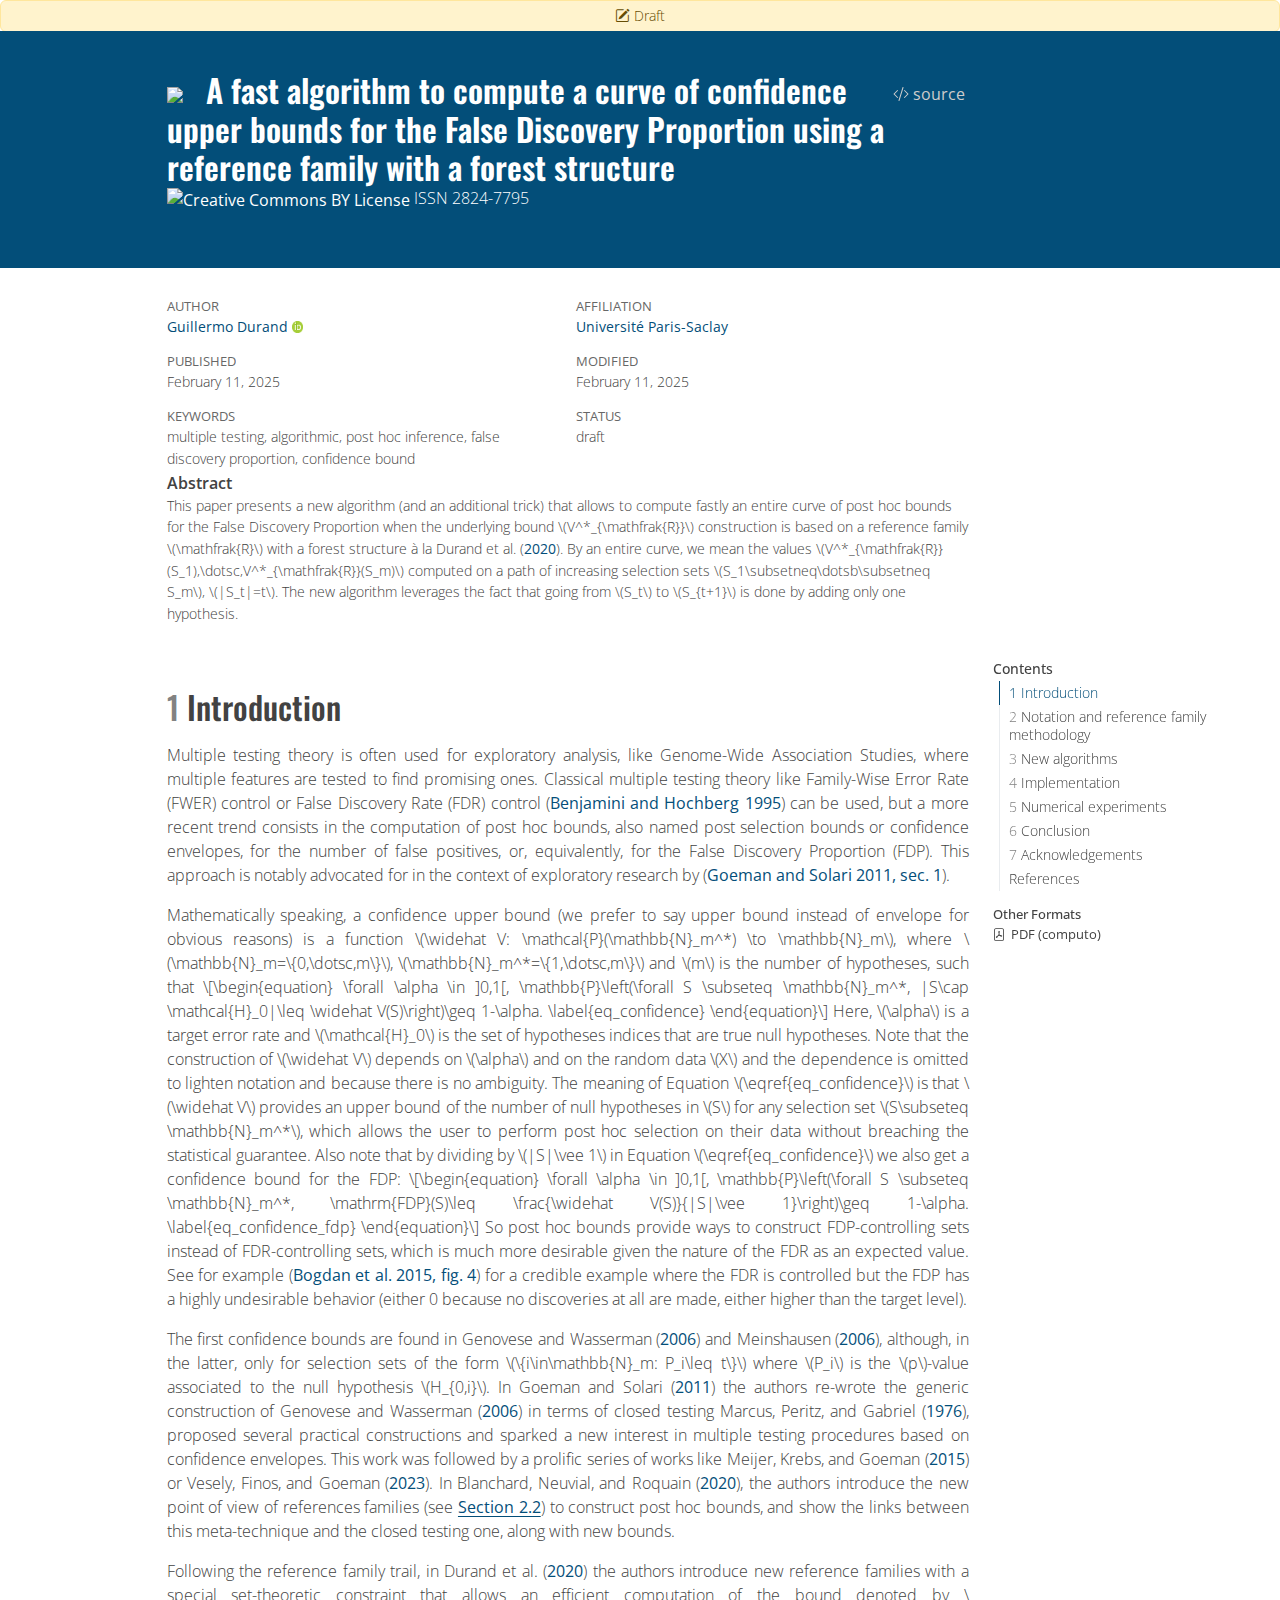
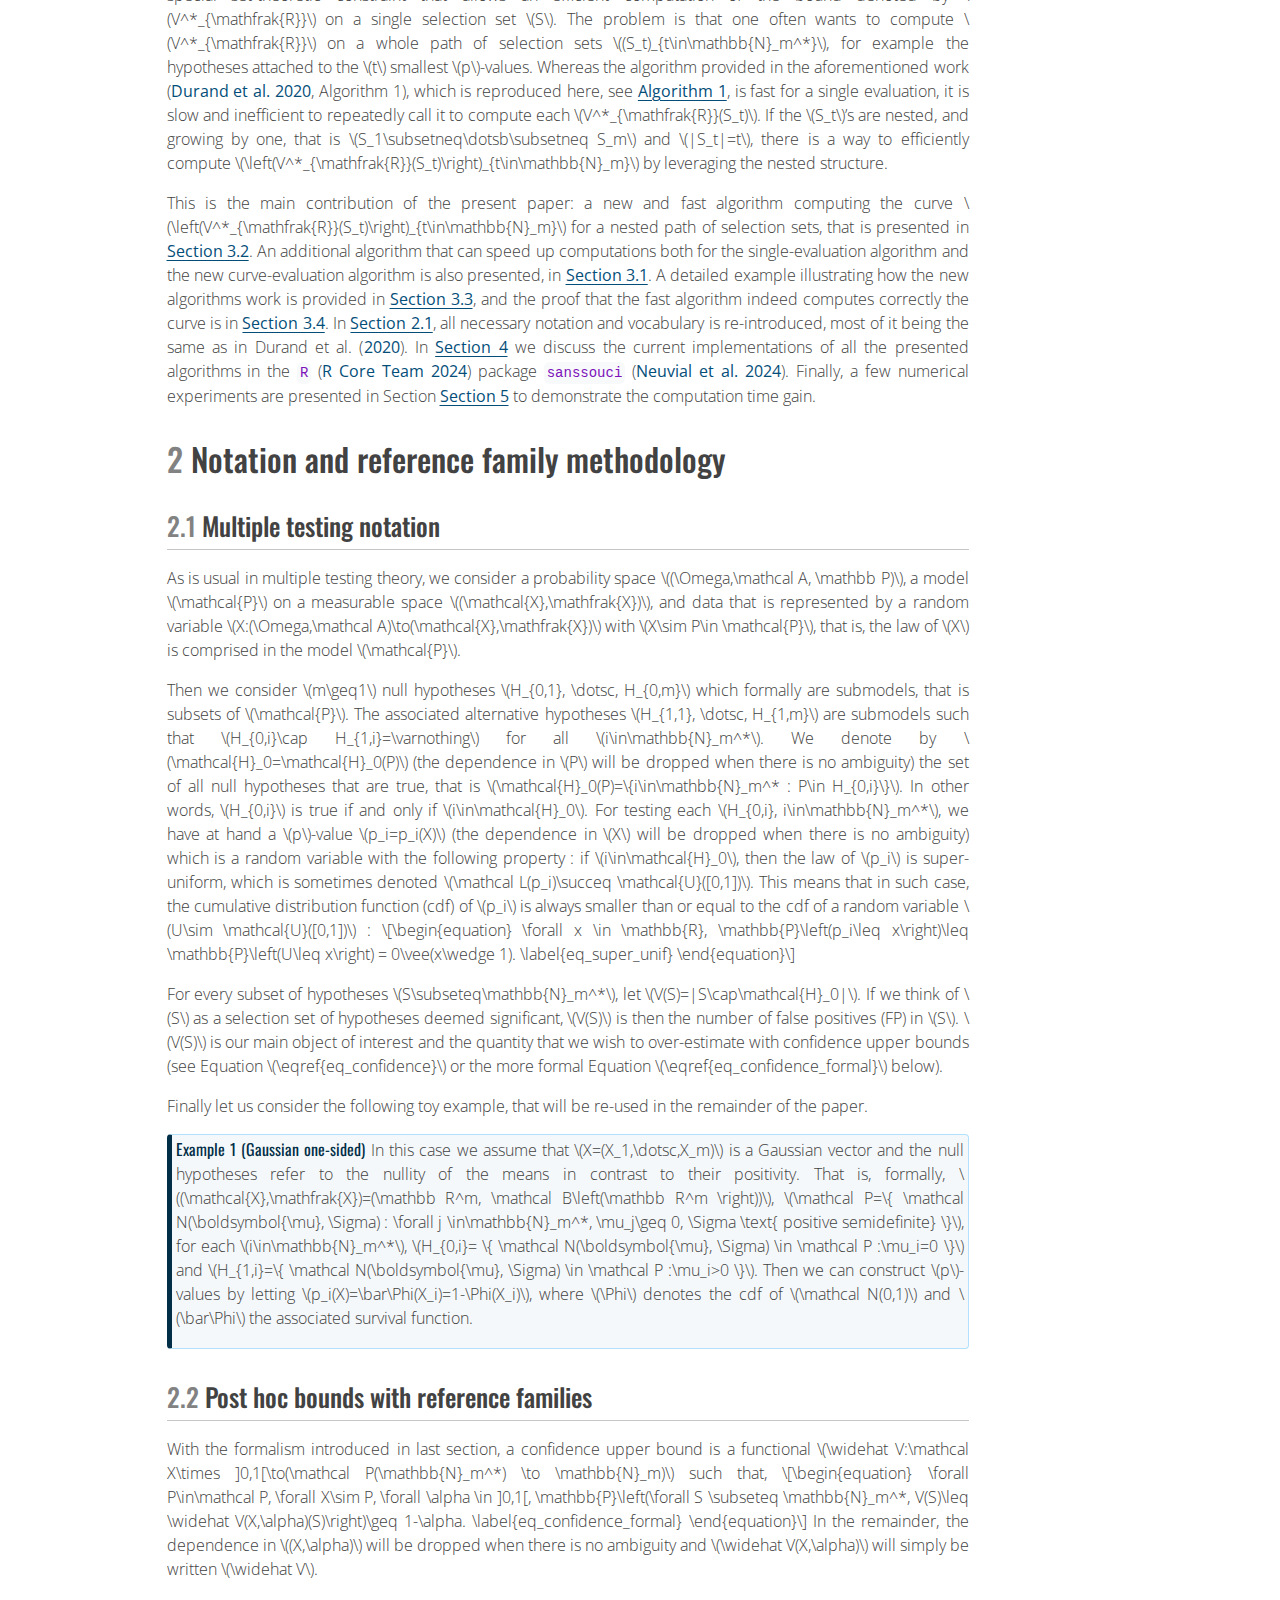
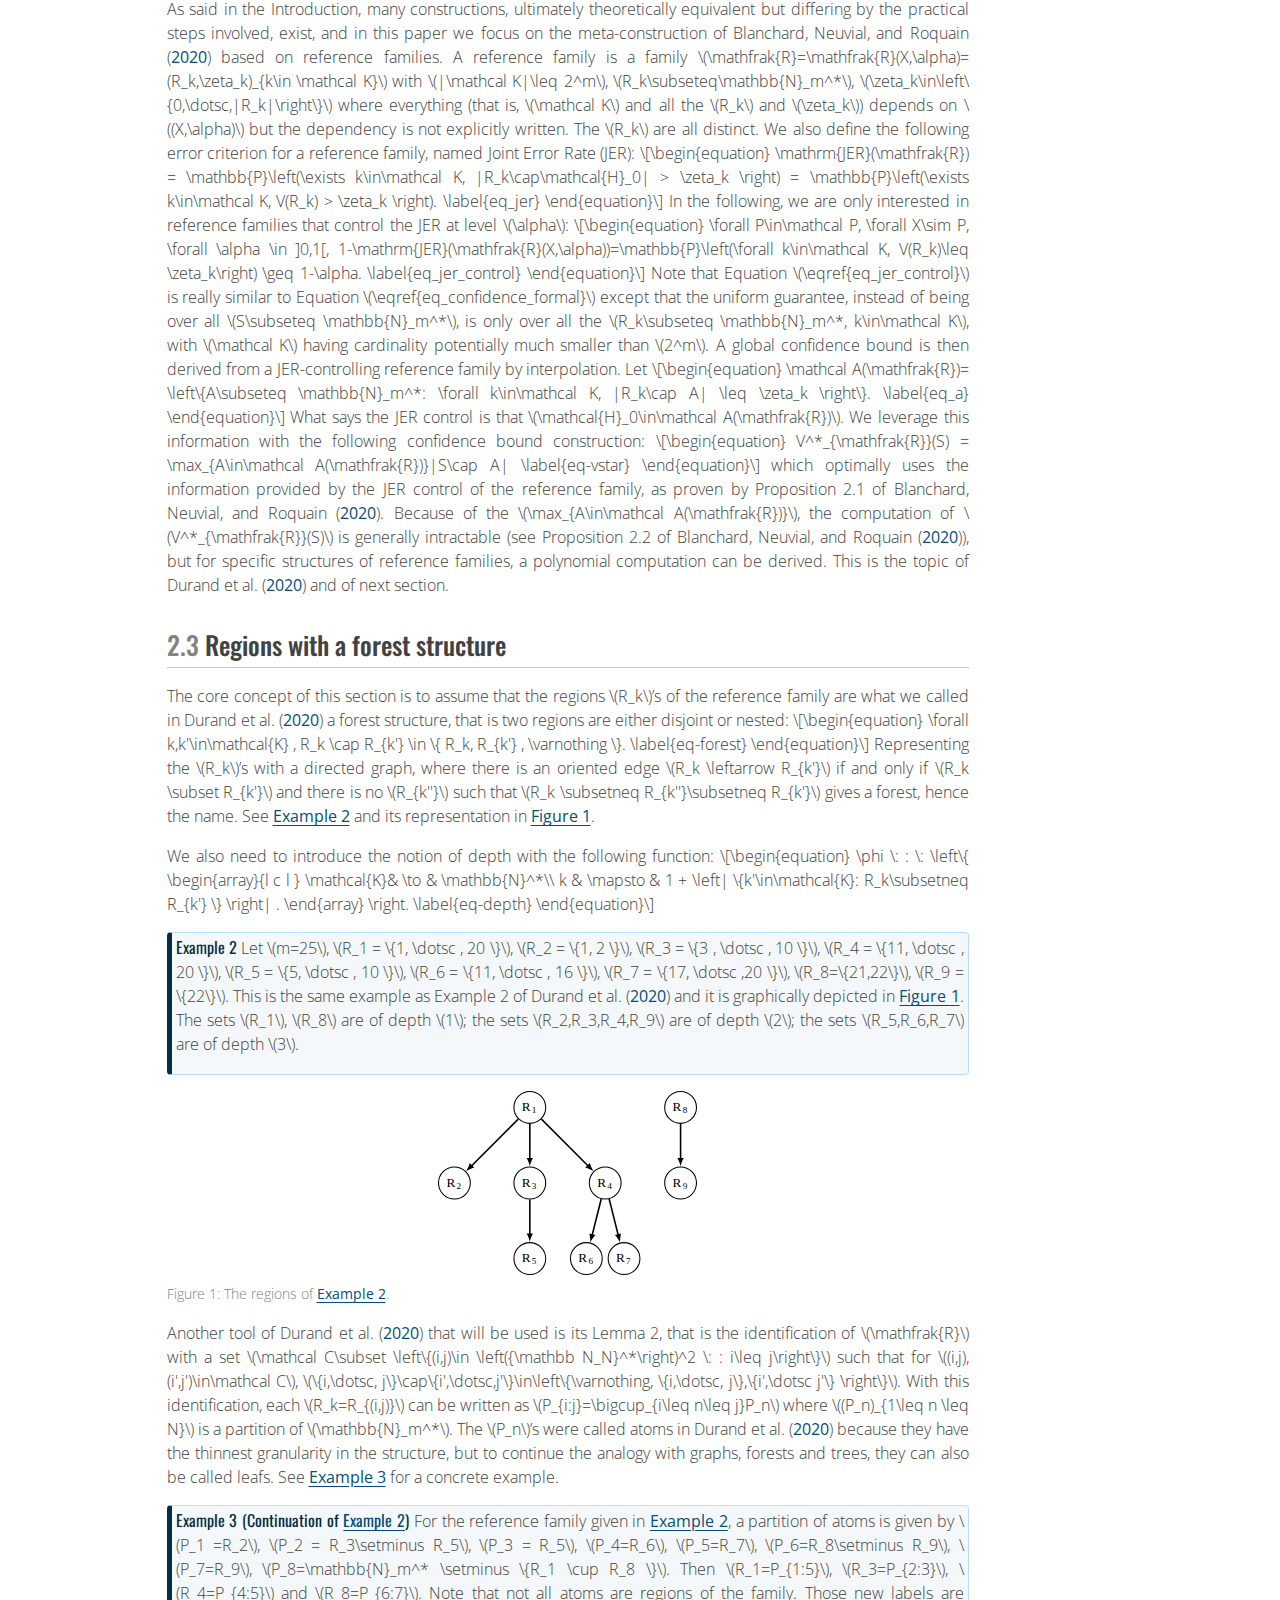
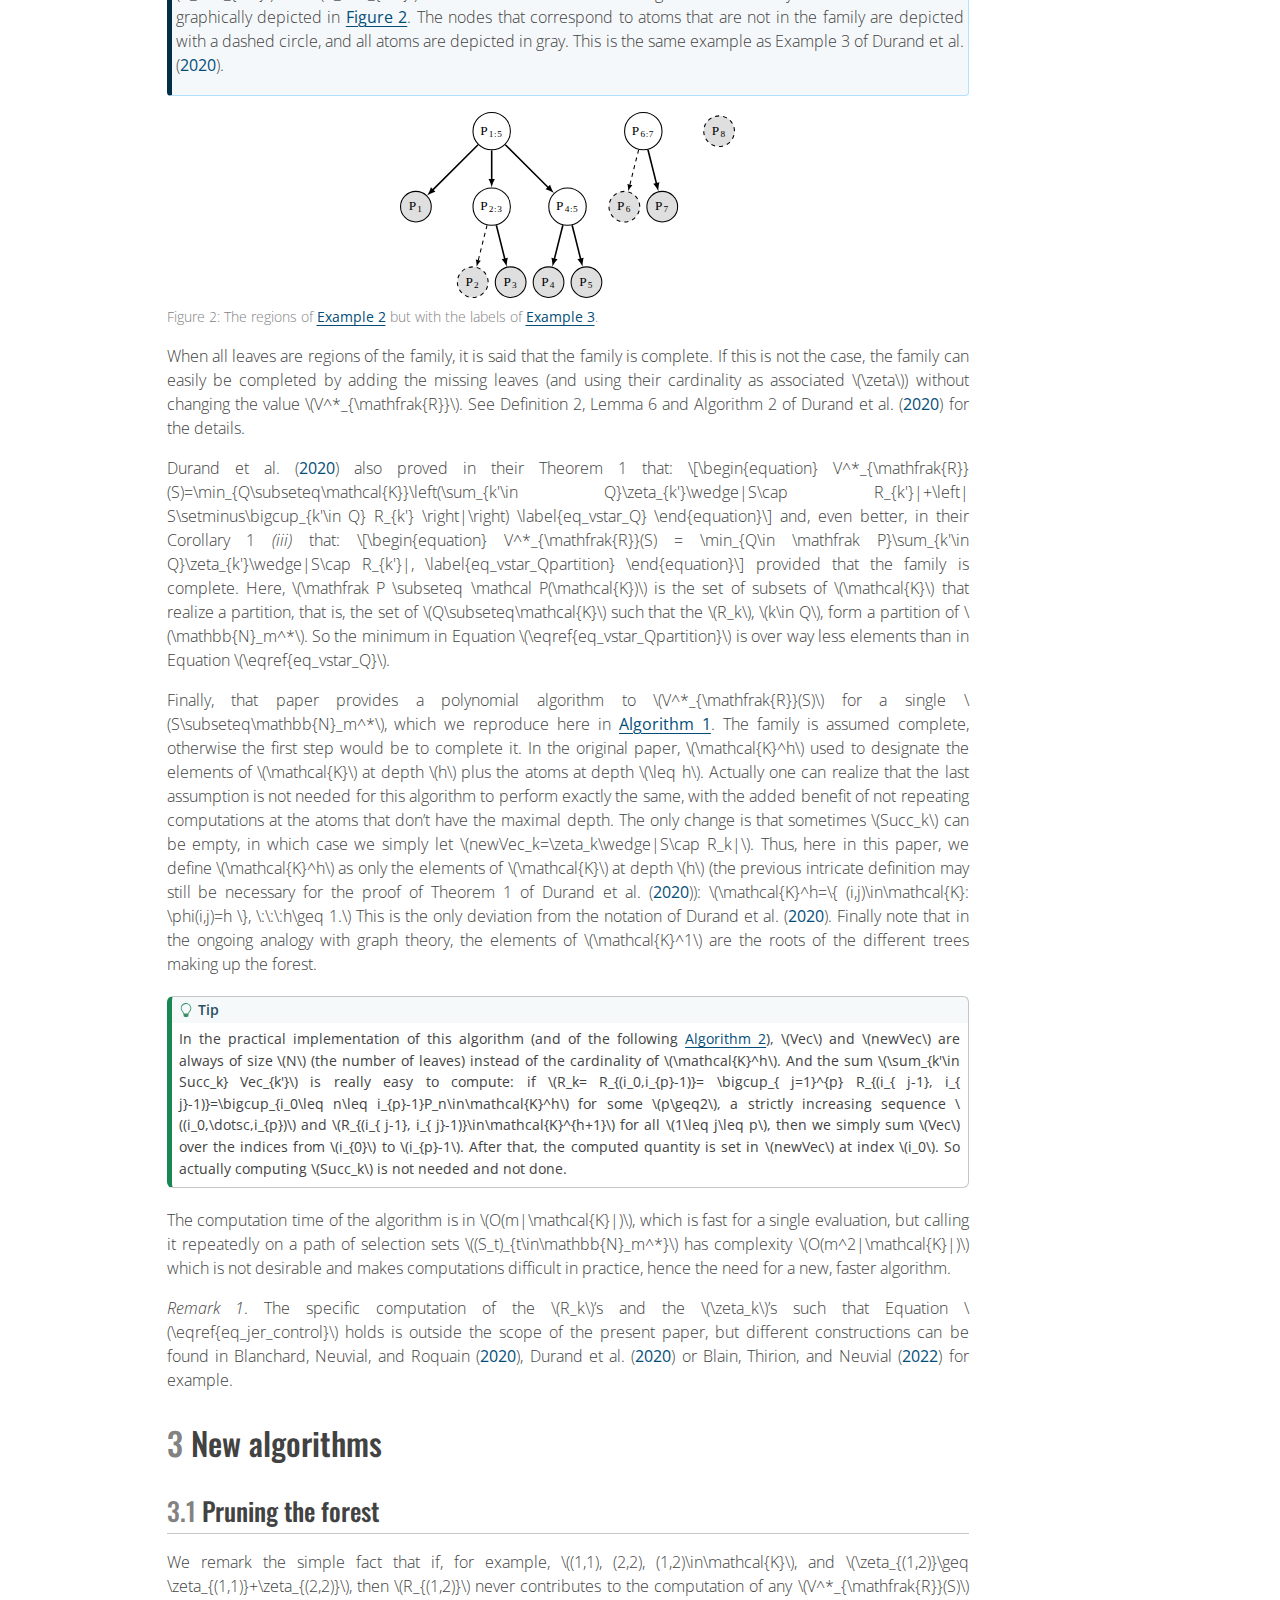
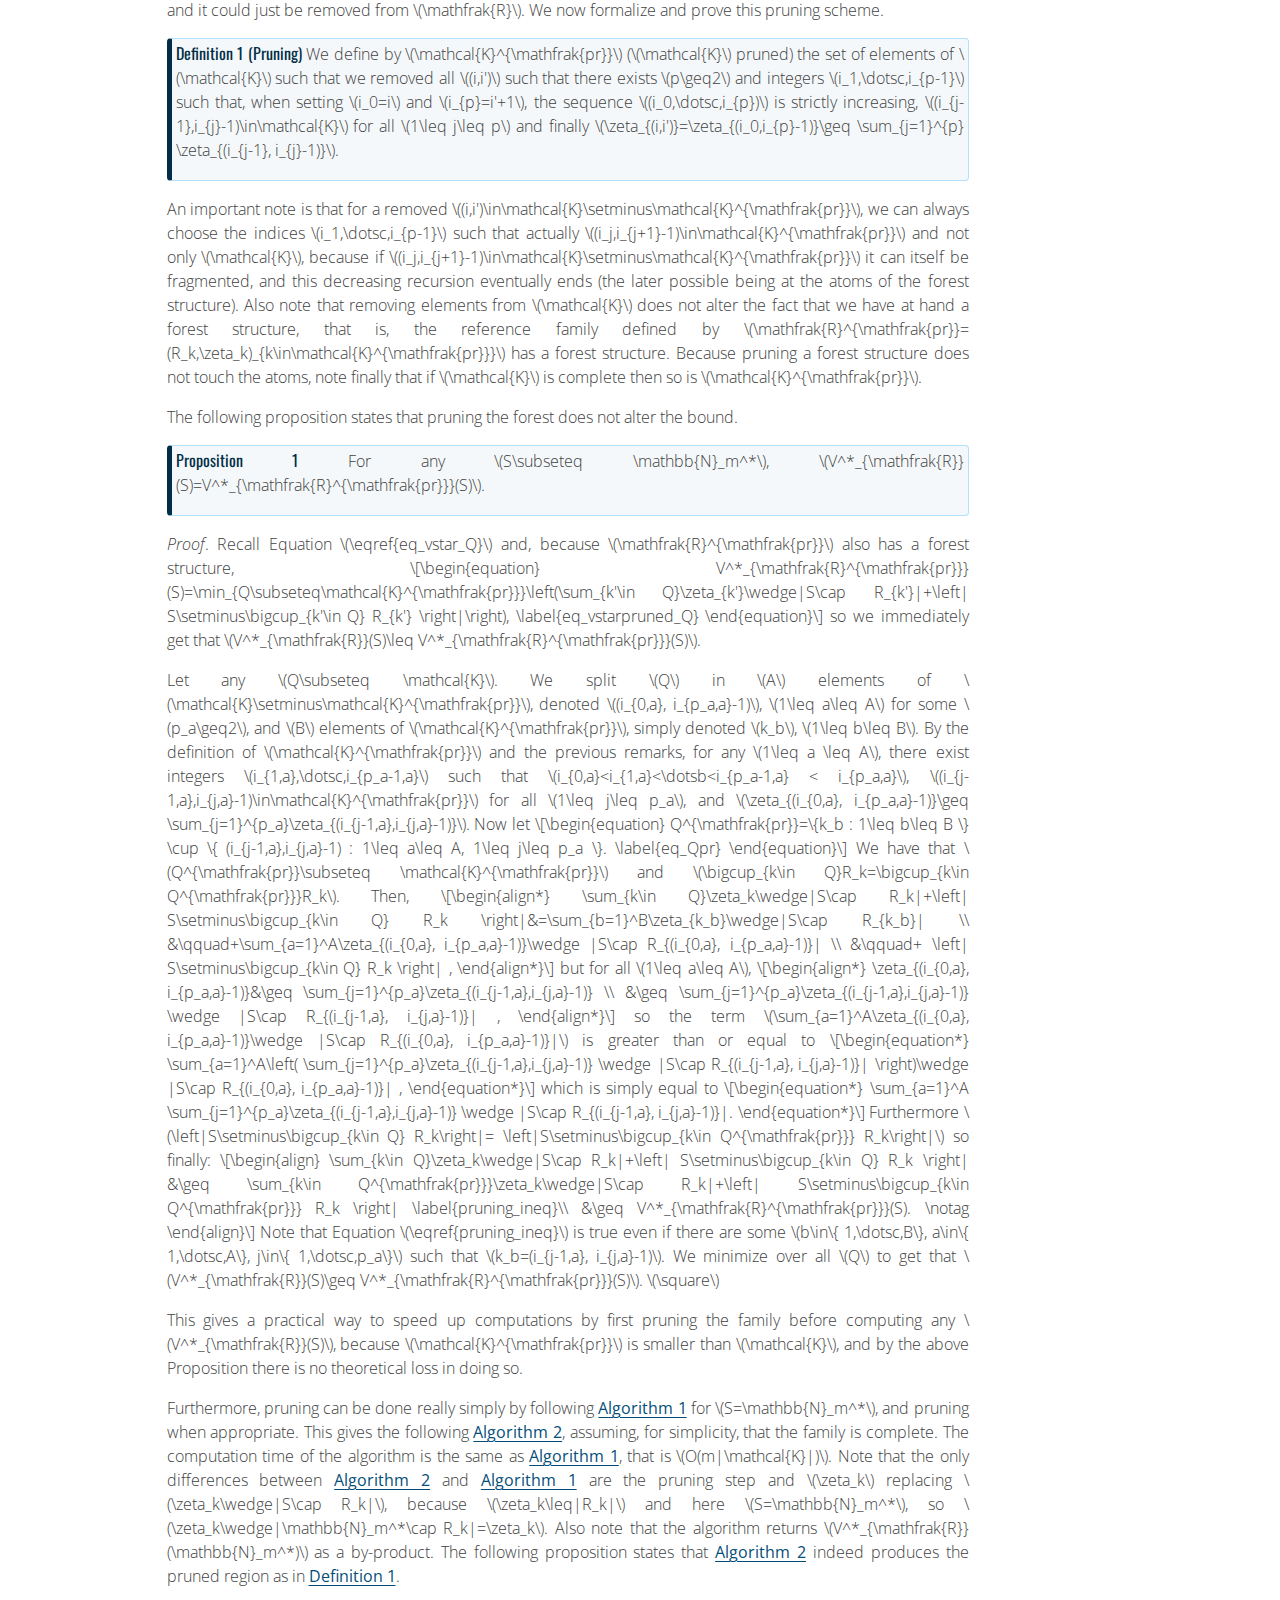
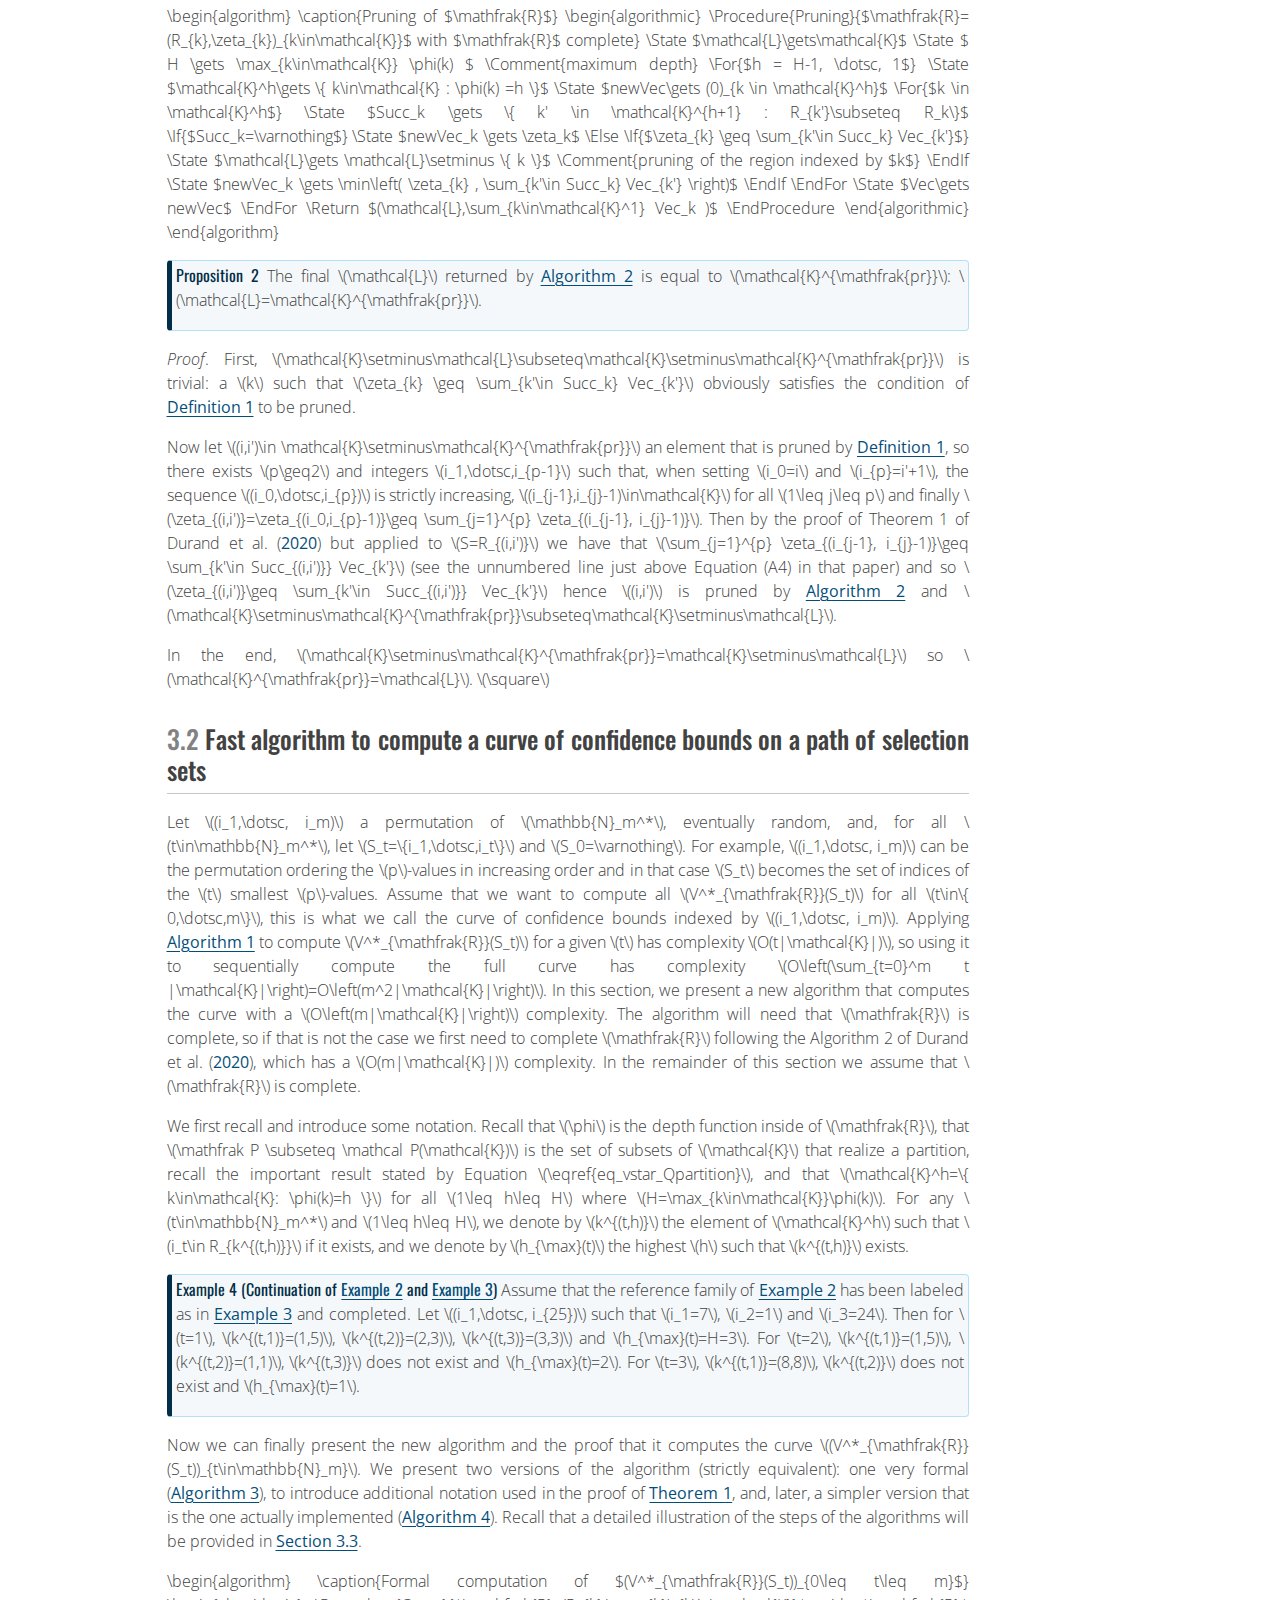
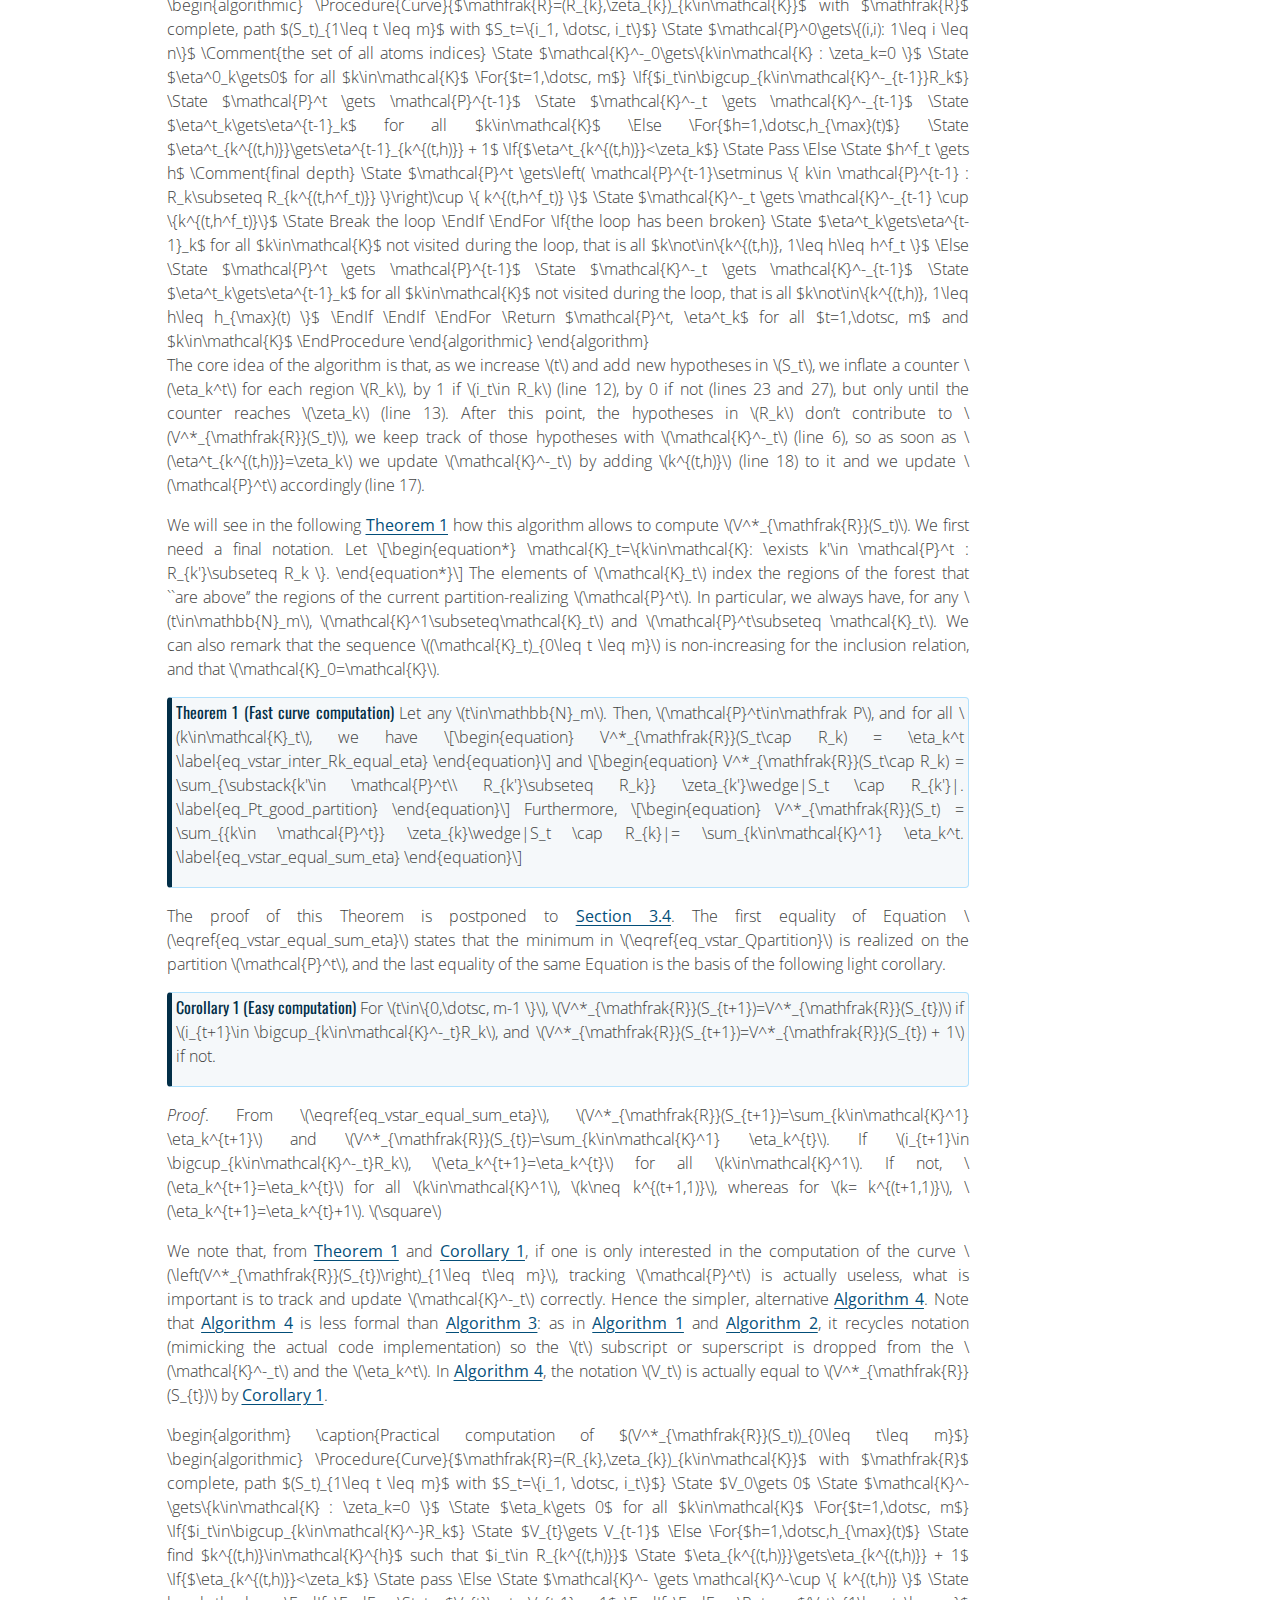
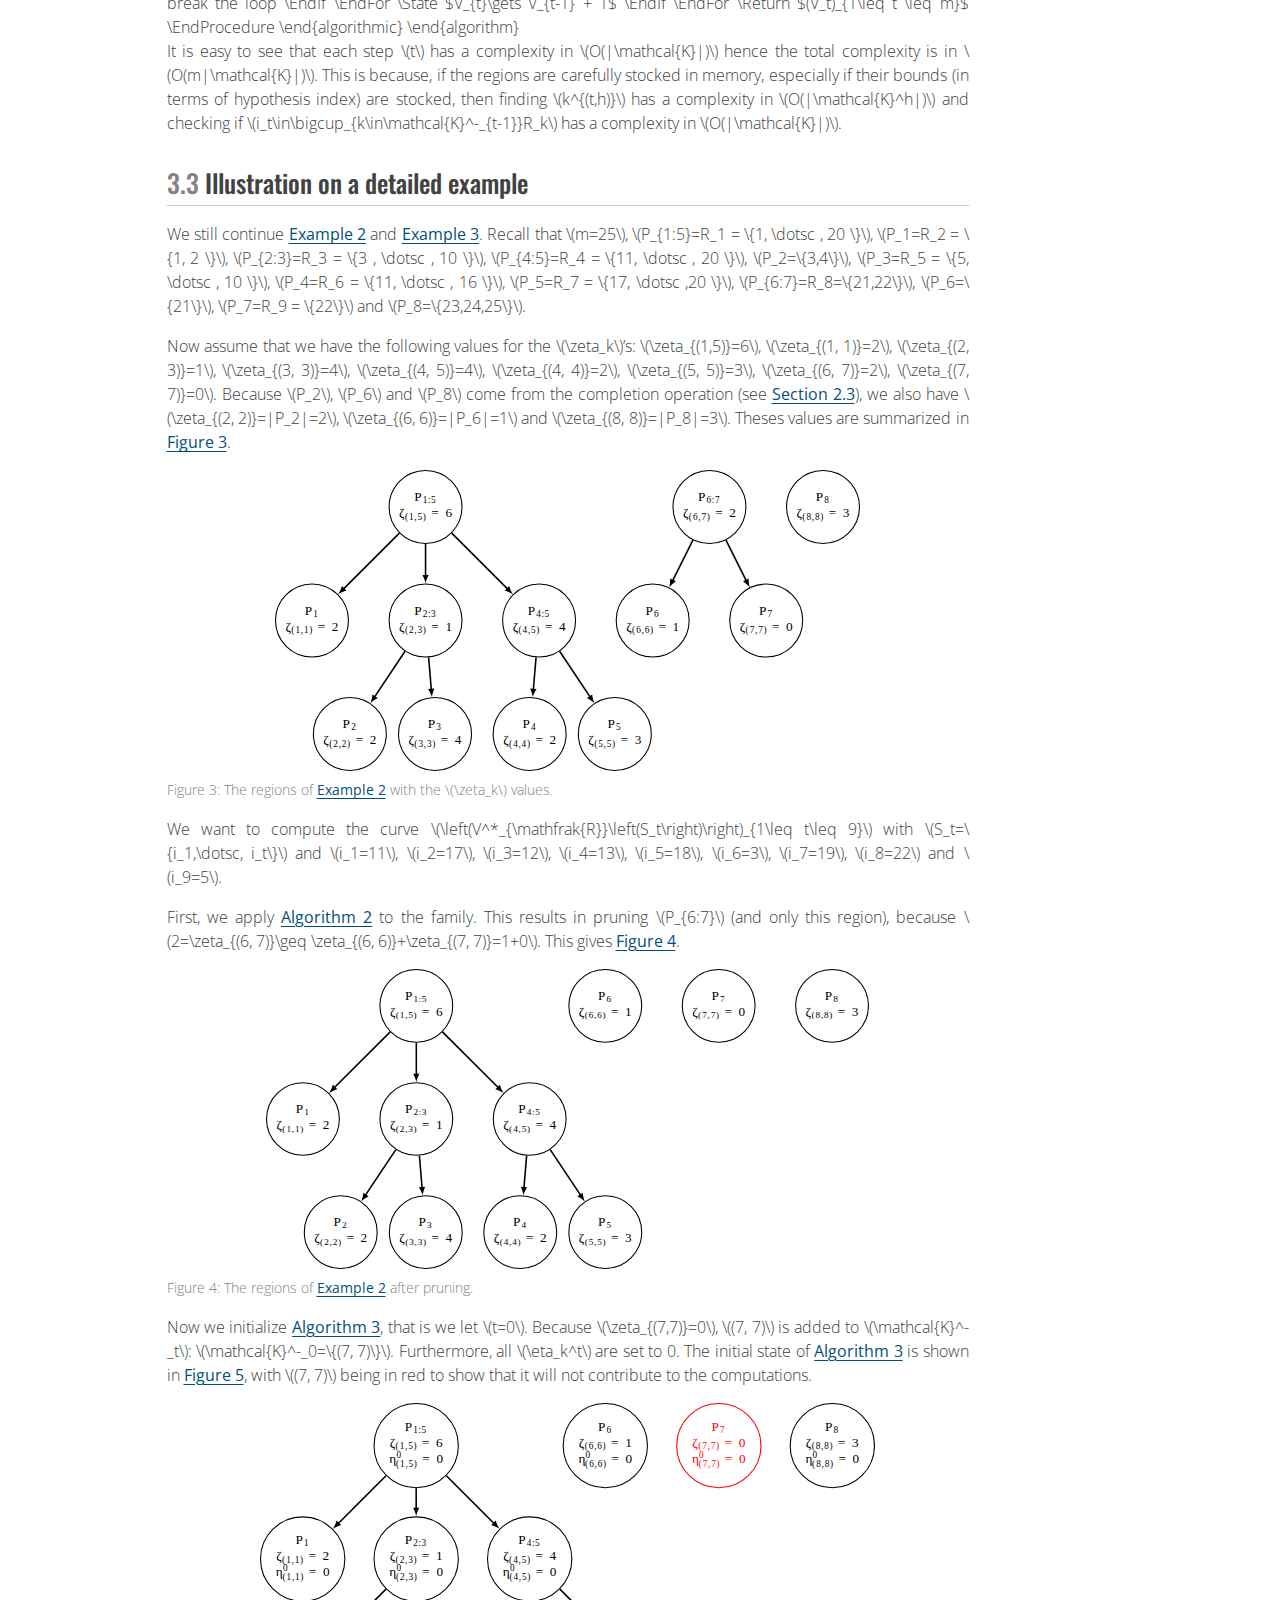
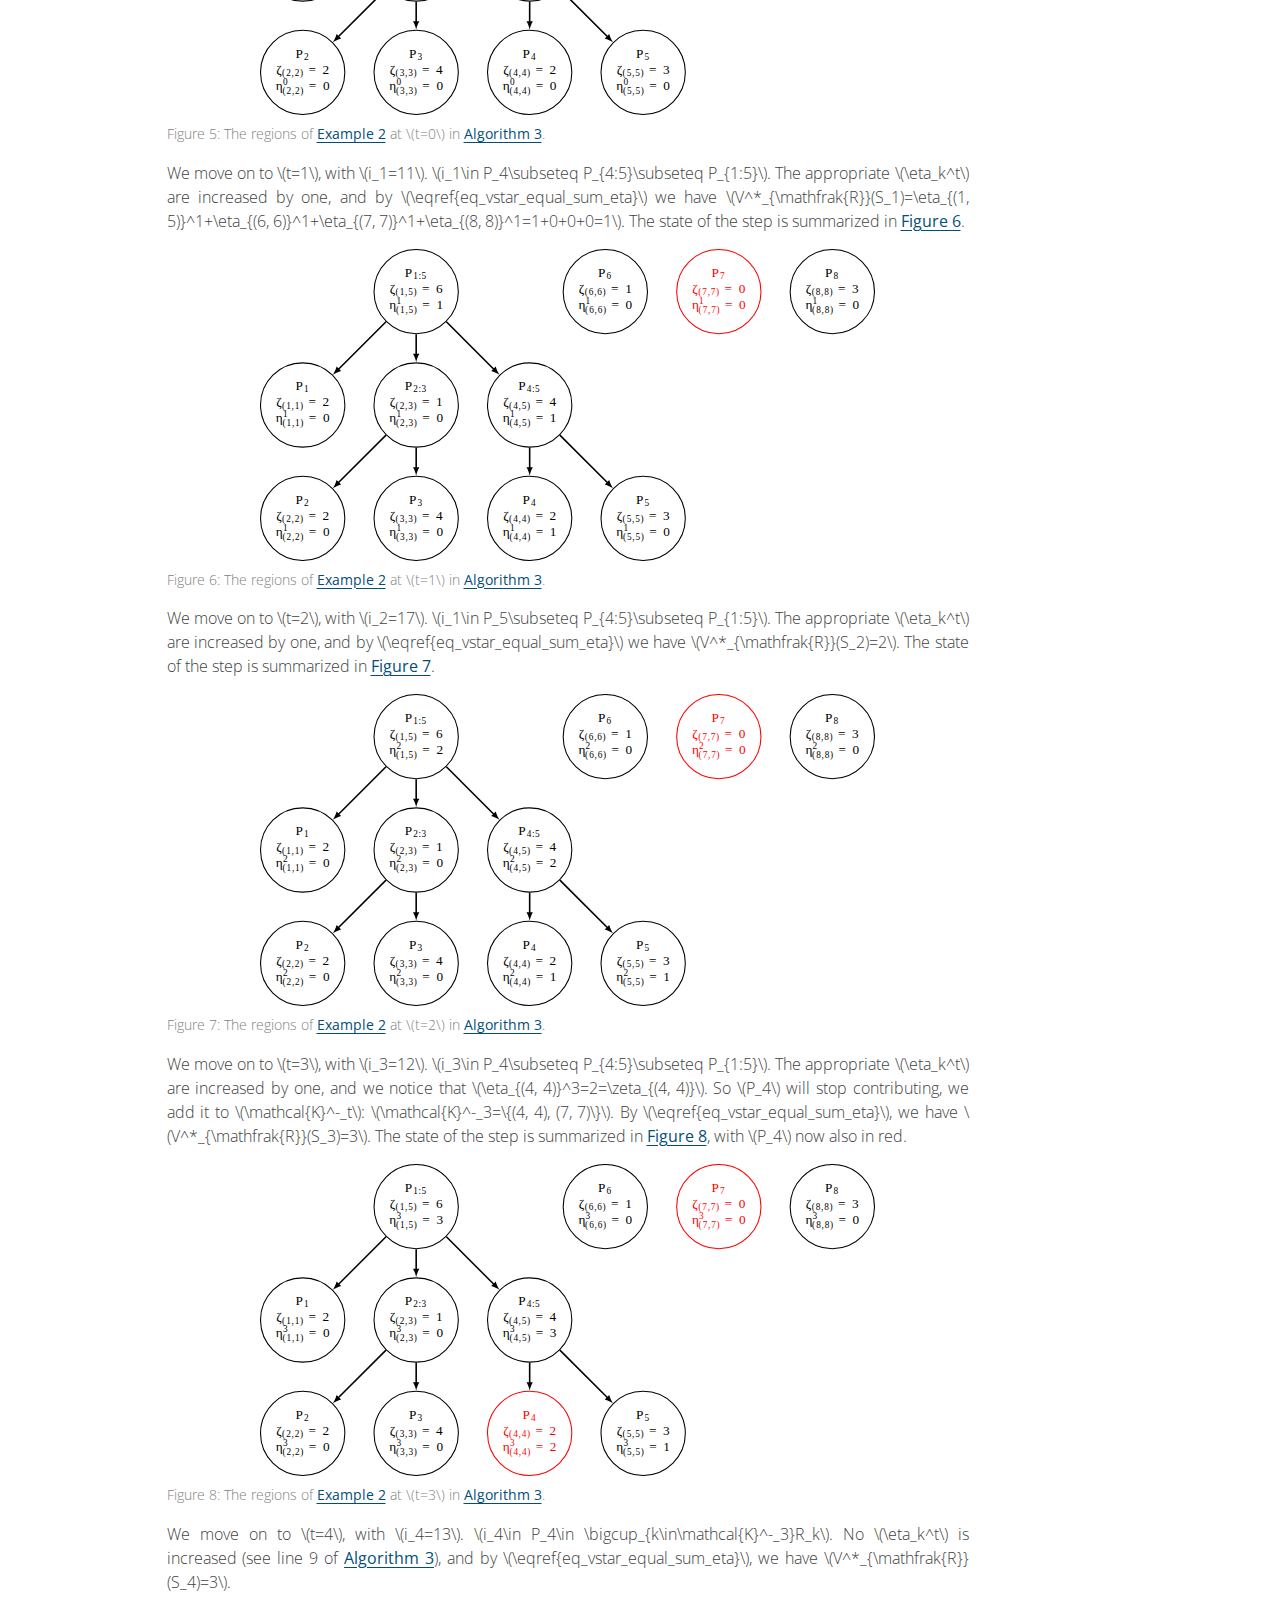
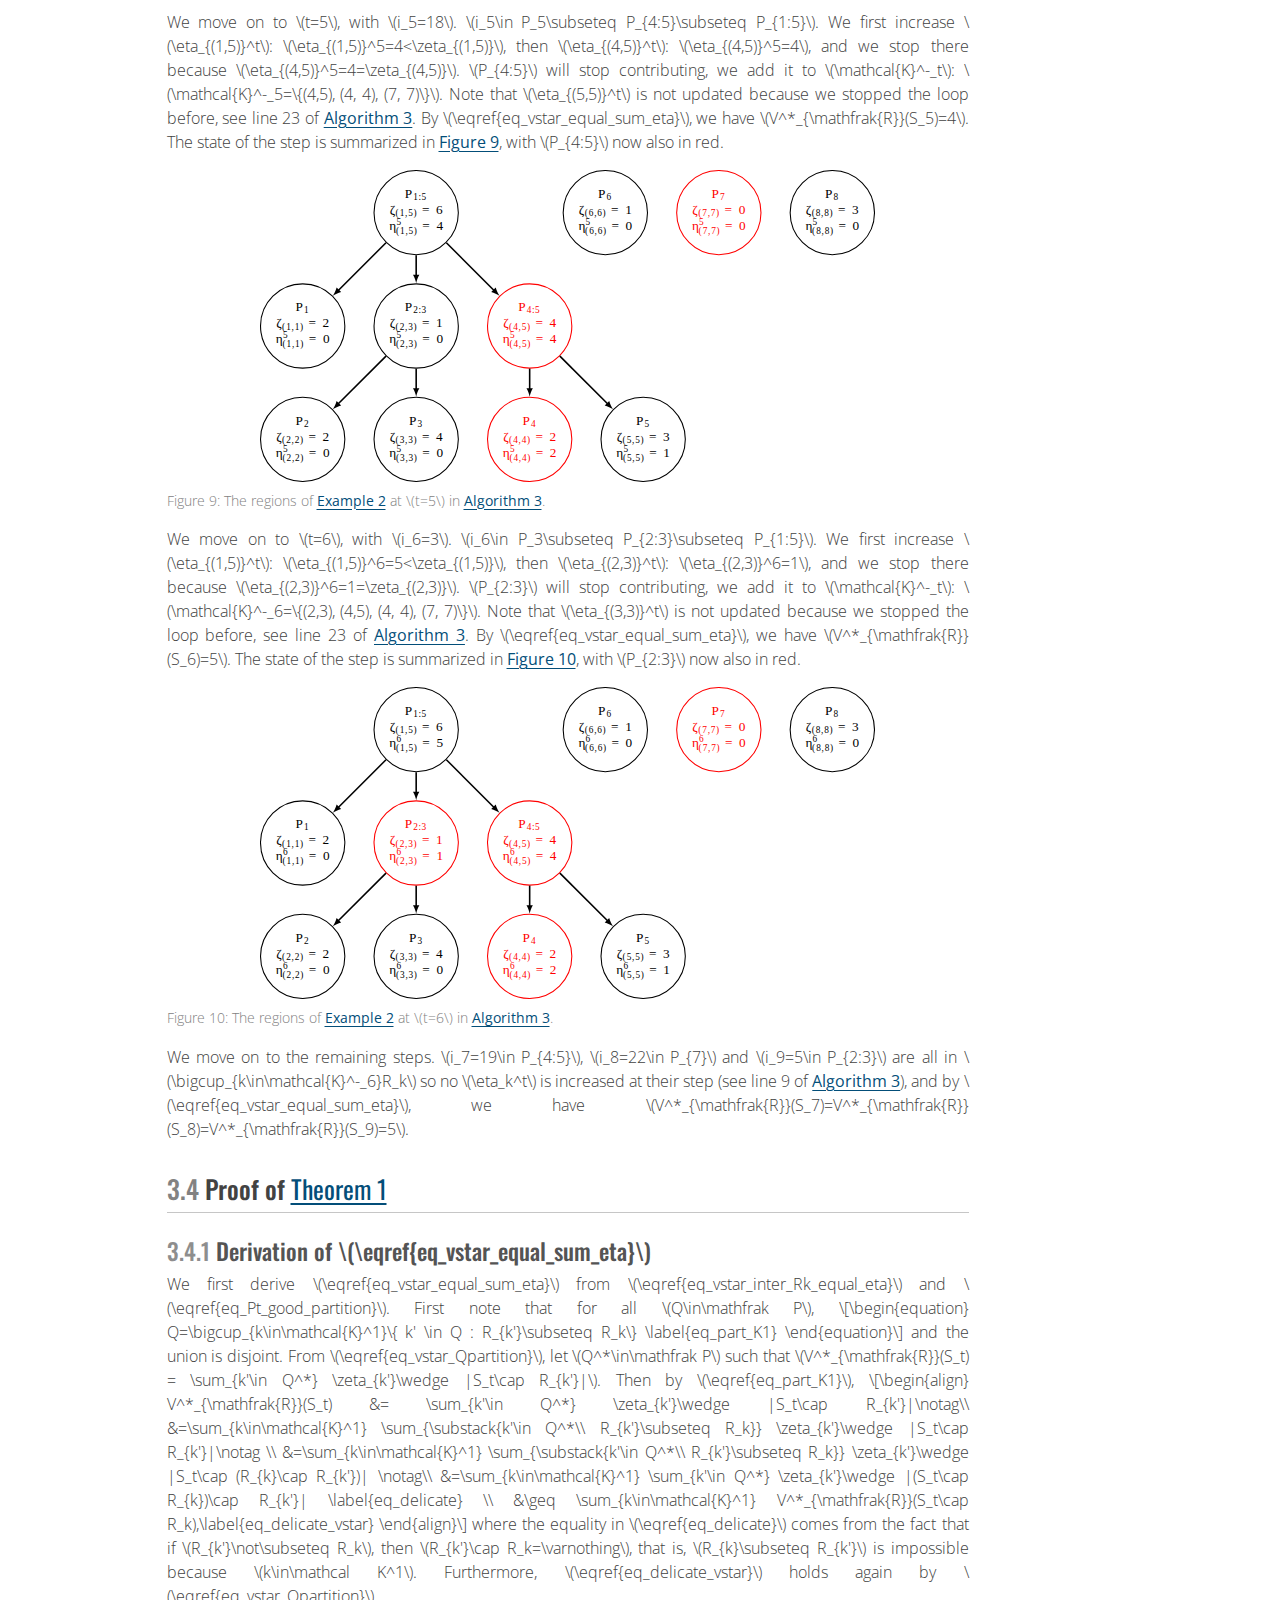
==== commit 6ee770f8: "Built site for gh-pages" ====
--- a/algo-curve.html
+++ b/algo-curve.html
@@ -332,27 +332,7 @@
 <div id="fig-forest-exm" class="quarto-float quarto-figure quarto-figure-center anchored">
 <figure class="quarto-float quarto-float-fig figure">
 <div aria-describedby="fig-forest-exm-caption-0ceaefa1-69ba-4598-a22c-09a6ac19f8ca">
-<div class="sourceCode" id="fig-forest-exm"><pre class="sourceCode .tikz code-with-copy"><code class="sourceCode latex"><span id="fig-forest-exm-1"><a href="#fig-forest-exm-1" aria-hidden="true" tabindex="-1"></a><span class="co">%%| filename: ../figure-tikz/fig-tikz-01</span></span>
-<span id="fig-forest-exm-2"><a href="#fig-forest-exm-2" aria-hidden="true" tabindex="-1"></a><span class="kw">\begin</span>{<span class="ex">tikzpicture</span>}[scale=1]</span>
-<span id="fig-forest-exm-3"><a href="#fig-forest-exm-3" aria-hidden="true" tabindex="-1"></a> <span class="fu">\tikzstyle</span>{quadri}=[circle,draw,text=black, thick]</span>
-<span id="fig-forest-exm-4"><a href="#fig-forest-exm-4" aria-hidden="true" tabindex="-1"></a> <span class="fu">\tikzstyle</span>{estun}=[-&gt;,&gt;=latex,very thick]</span>
-<span id="fig-forest-exm-5"><a href="#fig-forest-exm-5" aria-hidden="true" tabindex="-1"></a> <span class="fu">\node</span>[quadri] (R1) at (0,3) {<span class="ss">$R_1$</span>};</span>
-<span id="fig-forest-exm-6"><a href="#fig-forest-exm-6" aria-hidden="true" tabindex="-1"></a> <span class="fu">\node</span>[quadri] (R2) at (-2,1) {<span class="ss">$R_2$</span>};</span>
-<span id="fig-forest-exm-7"><a href="#fig-forest-exm-7" aria-hidden="true" tabindex="-1"></a> <span class="fu">\node</span>[quadri] (R3) at (0,1) {<span class="ss">$R_3$</span>};</span>
-<span id="fig-forest-exm-8"><a href="#fig-forest-exm-8" aria-hidden="true" tabindex="-1"></a> <span class="fu">\node</span>[quadri] (R4) at (2,1) {<span class="ss">$R_4$</span>};</span>
-<span id="fig-forest-exm-9"><a href="#fig-forest-exm-9" aria-hidden="true" tabindex="-1"></a> <span class="fu">\node</span>[quadri] (R5) at (0,-1) {<span class="ss">$R_5$</span>};</span>
-<span id="fig-forest-exm-10"><a href="#fig-forest-exm-10" aria-hidden="true" tabindex="-1"></a> <span class="fu">\node</span>[quadri] (R6) at (1.5,-1) {<span class="ss">$R_6$</span>};</span>
-<span id="fig-forest-exm-11"><a href="#fig-forest-exm-11" aria-hidden="true" tabindex="-1"></a> <span class="fu">\node</span>[quadri] (R7) at (2.5,-1) {<span class="ss">$R_7$</span>};</span>
-<span id="fig-forest-exm-12"><a href="#fig-forest-exm-12" aria-hidden="true" tabindex="-1"></a> <span class="fu">\node</span>[quadri] (R8) at (4,3) {<span class="ss">$R_8$</span>};</span>
-<span id="fig-forest-exm-13"><a href="#fig-forest-exm-13" aria-hidden="true" tabindex="-1"></a> <span class="fu">\node</span>[quadri] (R9) at (4,1) {<span class="ss">$R_9$</span>};</span>
-<span id="fig-forest-exm-14"><a href="#fig-forest-exm-14" aria-hidden="true" tabindex="-1"></a> <span class="fu">\draw</span>[estun] (R1)--(R2);</span>
-<span id="fig-forest-exm-15"><a href="#fig-forest-exm-15" aria-hidden="true" tabindex="-1"></a> <span class="fu">\draw</span>[estun] (R1)--(R3);</span>
-<span id="fig-forest-exm-16"><a href="#fig-forest-exm-16" aria-hidden="true" tabindex="-1"></a> <span class="fu">\draw</span>[estun] (R1)--(R4);</span>
-<span id="fig-forest-exm-17"><a href="#fig-forest-exm-17" aria-hidden="true" tabindex="-1"></a> <span class="fu">\draw</span>[estun] (R3)--(R5);</span>
-<span id="fig-forest-exm-18"><a href="#fig-forest-exm-18" aria-hidden="true" tabindex="-1"></a> <span class="fu">\draw</span>[estun] (R4)--(R6);</span>
-<span id="fig-forest-exm-19"><a href="#fig-forest-exm-19" aria-hidden="true" tabindex="-1"></a> <span class="fu">\draw</span>[estun] (R4)--(R7);</span>
-<span id="fig-forest-exm-20"><a href="#fig-forest-exm-20" aria-hidden="true" tabindex="-1"></a> <span class="fu">\draw</span>[estun] (R8)--(R9);</span>
-<span id="fig-forest-exm-21"><a href="#fig-forest-exm-21" aria-hidden="true" tabindex="-1"></a><span class="kw">\end</span>{<span class="ex">tikzpicture</span>}</span></code><button title="Copy to Clipboard" class="code-copy-button"><i class="bi"></i></button></pre></div>
+<img src="algo-curve_files/mediabag/../figure-tikz/fig-tikz-01.svg" class="img-fluid figure-img">
 </div>
 <figcaption class="quarto-float-caption-bottom quarto-float-caption quarto-float-fig" id="fig-forest-exm-caption-0ceaefa1-69ba-4598-a22c-09a6ac19f8ca">
 Figure&nbsp;1: The regions of <a href="#exm-toy-forest" class="quarto-xref">Example&nbsp;2</a>.
@@ -382,7 +362,7 @@
 \label{eq_vstar_Qpartition}
 \end{equation}\]</span> provided that the family is complete. Here, <span class="math inline">\(\mathfrak P \subseteq \mathcal P(\mathcal{K})\)</span> is the set of subsets of <span class="math inline">\(\mathcal{K}\)</span> that realize a partition, that is, the set of <span class="math inline">\(Q\subseteq\mathcal{K}\)</span> such that the <span class="math inline">\(R_k\)</span>, <span class="math inline">\(k\in Q\)</span>, form a partition of <span class="math inline">\(\mathbb{N}_m^*\)</span>. So the minimum in Equation <span class="math inline">\(\eqref{eq_vstar_Qpartition}\)</span> is over way less elements than in Equation <span class="math inline">\(\eqref{eq_vstar_Q}\)</span>.</p>
 <p>Finally, that paper provides a polynomial algorithm to <span class="math inline">\(V^*_{\mathfrak{R}}(S)\)</span> for a single <span class="math inline">\(S\subseteq\mathbb{N}_m^*\)</span>, which we reproduce here in <a href="#alg-vstar" class="quarto-xref">Algorithm 1</a>. The family is assumed complete, otherwise the first step would be to complete it. In the original paper, <span class="math inline">\(\mathcal{K}^h\)</span> used to designate the elements of <span class="math inline">\(\mathcal{K}\)</span> at depth <span class="math inline">\(h\)</span> plus the atoms at depth <span class="math inline">\(\leq h\)</span>. Actually one can realize that the last assumption is not needed for this algorithm to perform exactly the same, with the added benefit of not repeating computations at the atoms that don’t have the maximal depth. The only change is that sometimes <span class="math inline">\(Succ_k\)</span> can be empty, in which case we simply let <span class="math inline">\(newVec_k=\zeta_k\wedge|S\cap R_k|\)</span>. Thus, here in this paper, we define <span class="math inline">\(\mathcal{K}^h\)</span> as only the elements of <span class="math inline">\(\mathcal{K}\)</span> at depth <span class="math inline">\(h\)</span> (the previous intricate definition may still be necessary for the proof of Theorem 1 of <span class="citation" data-cites="MR4178188">Durand et al. (<a href="#ref-MR4178188" role="doc-biblioref">2020</a>)</span>): <span class="math inline">\(\mathcal{K}^h=\{ (i,j)\in\mathcal{K}: \phi(i,j)=h      \}, \:\:\:h\geq 1.\)</span> This is the only deviation from the notation of <span class="citation" data-cites="MR4178188">Durand et al. (<a href="#ref-MR4178188" role="doc-biblioref">2020</a>)</span>. Finally note that in the ongoing analogy with graph theory, the elements of <span class="math inline">\(\mathcal{K}^1\)</span> are the roots of the different trees making up the forest.</p>
-<div id="alg-vstar" class="pseudocode-container quarto-float" data-caption-prefix="Algorithm" data-line-number="true" data-line-number-punc=":" data-no-end="false" data-pseudocode-number="1" data-comment-delimiter="//" data-indent-size="1.2em">
+<div id="alg-vstar" class="pseudocode-container quarto-float" data-line-number-punc=":" data-line-number="true" data-indent-size="1.2em" data-caption-prefix="Algorithm" data-comment-delimiter="//" data-no-end="false" data-pseudocode-number="1">
 <div class="pseudocode">
 \begin{algorithm} \caption{Computation of a given $V^*_{\mathfrak{R}}(S)$} \begin{algorithmic} \Procedure{Vstar}{S, $\mathfrak{R}=(R_{k},\zeta_{k})_{k\in\mathcal{K}}$ with $\mathfrak{R}$ complete} \State $ H \gets \max_{k\in\mathcal{K}} \phi(k) $ \Comment{maximum depth} \For{$h = H-1, \dotsc, 1$} \State $\mathcal{K}^h\gets \{ k\in\mathcal{K} : \phi(k) =h \}$ \State $newVec\gets (0)_{k \in \mathcal{K}^h}$ \For{$k \in \mathcal{K}^h$} \State $Succ_k \gets \{ k' \in \mathcal{K}^{h+1} : R_{k'}\subseteq R_k\}$ \If{$Succ_k=\varnothing$} \State $newVec_k \gets \zeta_k\wedge|S\cap R_k|$ \Else \State $newVec_k \gets \min\left( \zeta_{k}\wedge|S\cap R_k| , \sum_{k'\in Succ_k} Vec_{k'} \right)$ \EndIf \EndFor \State $Vec\gets newVec$ \EndFor \Return $\sum_{k\in\mathcal{K}^1} Vec_k $ \EndProcedure \end{algorithmic} \end{algorithm}
 </div>
@@ -445,7 +425,7 @@
 </div>
 <p>This gives a practical way to speed up computations by first pruning the family before computing any <span class="math inline">\(V^*_{\mathfrak{R}}(S)\)</span>, because <span class="math inline">\(\mathcal{K}^{\mathfrak{pr}}\)</span> is smaller than <span class="math inline">\(\mathcal{K}\)</span>, and by the above Proposition there is no theoretical loss in doing so.</p>
 <p>Furthermore, pruning can be done really simply by following <a href="#alg-vstar" class="quarto-xref">Algorithm 1</a> for <span class="math inline">\(S=\mathbb{N}_m^*\)</span>, and pruning when appropriate. This gives the following <a href="#alg-pruning" class="quarto-xref">Algorithm 2</a>, assuming, for simplicity, that the family is complete. The computation time of the algorithm is the same as <a href="#alg-vstar" class="quarto-xref">Algorithm 1</a>, that is <span class="math inline">\(O(m|\mathcal{K}|)\)</span>. Note that the only differences between <a href="#alg-pruning" class="quarto-xref">Algorithm 2</a> and <a href="#alg-vstar" class="quarto-xref">Algorithm 1</a> are the pruning step and <span class="math inline">\(\zeta_k\)</span> replacing <span class="math inline">\(\zeta_k\wedge|S\cap R_k|\)</span>, because <span class="math inline">\(\zeta_k\leq|R_k|\)</span> and here <span class="math inline">\(S=\mathbb{N}_m^*\)</span>, so <span class="math inline">\(\zeta_k\wedge|\mathbb{N}_m^*\cap R_k|=\zeta_k\)</span>. Also note that the algorithm returns <span class="math inline">\(V^*_{\mathfrak{R}}(\mathbb{N}_m^*)\)</span> as a by-product. The following proposition states that <a href="#alg-pruning" class="quarto-xref">Algorithm 2</a> indeed produces the pruned region as in <a href="#def-pruning" class="quarto-xref">Definition&nbsp;1</a>.</p>
-<div id="alg-pruning" class="pseudocode-container quarto-float" data-caption-prefix="Algorithm" data-line-number="true" data-line-number-punc=":" data-no-end="false" data-pseudocode-number="2" data-comment-delimiter="//" data-indent-size="1.2em">
+<div id="alg-pruning" class="pseudocode-container quarto-float" data-line-number-punc=":" data-line-number="true" data-indent-size="1.2em" data-caption-prefix="Algorithm" data-comment-delimiter="//" data-no-end="false" data-pseudocode-number="2">
 <div class="pseudocode">
 \begin{algorithm} \caption{Pruning of $\mathfrak{R}$} \begin{algorithmic} \Procedure{Pruning}{$\mathfrak{R}=(R_{k},\zeta_{k})_{k\in\mathcal{K}}$ with $\mathfrak{R}$ complete} \State $\mathcal{L}\gets\mathcal{K}$ \State $ H \gets \max_{k\in\mathcal{K}} \phi(k) $ \Comment{maximum depth} \For{$h = H-1, \dotsc, 1$} \State $\mathcal{K}^h\gets \{ k\in\mathcal{K} : \phi(k) =h \}$ \State $newVec\gets (0)_{k \in \mathcal{K}^h}$ \For{$k \in \mathcal{K}^h$} \State $Succ_k \gets \{ k' \in \mathcal{K}^{h+1} : R_{k'}\subseteq R_k\}$ \If{$Succ_k=\varnothing$} \State $newVec_k \gets \zeta_k$ \Else \If{$\zeta_{k} \geq \sum_{k'\in Succ_k} Vec_{k'}$} \State $\mathcal{L}\gets \mathcal{L}\setminus \{ k \}$ \Comment{pruning of the region indexed by $k$} \EndIf \State $newVec_k \gets \min\left( \zeta_{k} , \sum_{k'\in Succ_k} Vec_{k'} \right)$ \EndIf \EndFor \State $Vec\gets newVec$ \EndFor \Return $(\mathcal{L},\sum_{k\in\mathcal{K}^1} Vec_k )$ \EndProcedure \end{algorithmic} \end{algorithm}
 </div>
@@ -467,7 +447,7 @@
 <p><span class="theorem-title"><strong>Example 4 (Continuation of <a href="#exm-toy-forest" class="quarto-xref">Example&nbsp;2</a> and <a href="#exm-toy-leaves" class="quarto-xref">Example&nbsp;3</a>)</strong></span> Assume that the reference family of <a href="#exm-toy-forest" class="quarto-xref">Example&nbsp;2</a> has been labeled as in <a href="#exm-toy-leaves" class="quarto-xref">Example&nbsp;3</a> and completed. Let <span class="math inline">\((i_1,\dotsc, i_{25})\)</span> such that <span class="math inline">\(i_1=7\)</span>, <span class="math inline">\(i_2=1\)</span> and <span class="math inline">\(i_3=24\)</span>. Then for <span class="math inline">\(t=1\)</span>, <span class="math inline">\(k^{(t,1)}=(1,5)\)</span>, <span class="math inline">\(k^{(t,2)}=(2,3)\)</span>, <span class="math inline">\(k^{(t,3)}=(3,3)\)</span> and <span class="math inline">\(h_{\max}(t)=H=3\)</span>. For <span class="math inline">\(t=2\)</span>, <span class="math inline">\(k^{(t,1)}=(1,5)\)</span>, <span class="math inline">\(k^{(t,2)}=(1,1)\)</span>, <span class="math inline">\(k^{(t,3)}\)</span> does not exist and <span class="math inline">\(h_{\max}(t)=2\)</span>. For <span class="math inline">\(t=3\)</span>, <span class="math inline">\(k^{(t,1)}=(8,8)\)</span>, <span class="math inline">\(k^{(t,2)}\)</span> does not exist and <span class="math inline">\(h_{\max}(t)=1\)</span>.</p>
 </div>
 <p>Now we can finally present the new algorithm and the proof that it computes the curve <span class="math inline">\((V^*_{\mathfrak{R}}(S_t))_{t\in\mathbb{N}_m}\)</span>. We present two versions of the algorithm (strictly equivalent): one very formal (<a href="#alg-formal-curve" class="quarto-xref">Algorithm 3</a>), to introduce additional notation used in the proof of <a href="#thm-curve-path" class="quarto-xref">Theorem&nbsp;1</a>, and, later, a simpler version that is the one actually implemented (<a href="#alg-curve" class="quarto-xref">Algorithm 4</a>). Recall that a detailed illustration of the steps of the algorithms will be provided in <a href="#sec-example" class="quarto-xref">Section&nbsp;3.3</a>.</p>
-<div id="alg-formal-curve" class="pseudocode-container quarto-float" data-caption-prefix="Algorithm" data-line-number="true" data-line-number-punc=":" data-no-end="false" data-pseudocode-number="3" data-comment-delimiter="//" data-indent-size="1.2em">
+<div id="alg-formal-curve" class="pseudocode-container quarto-float" data-line-number-punc=":" data-line-number="true" data-indent-size="1.2em" data-caption-prefix="Algorithm" data-comment-delimiter="//" data-no-end="false" data-pseudocode-number="3">
 <div class="pseudocode">
 \begin{algorithm} \caption{Formal computation of $(V^*_{\mathfrak{R}}(S_t))_{0\leq t\leq m}$} \begin{algorithmic} \Procedure{Curve}{$\mathfrak{R}=(R_{k},\zeta_{k})_{k\in\mathcal{K}}$ with $\mathfrak{R}$ complete, path $(S_t)_{1\leq t \leq m}$ with $S_t=\{i_1, \dotsc, i_t\}$} \State $\mathcal{P}^0\gets\{(i,i): 1\leq i \leq n\}$ \Comment{the set of all atoms indices} \State $\mathcal{K}^-_0\gets\{k\in\mathcal{K} : \zeta_k=0 \}$ \State $\eta^0_k\gets0$ for all $k\in\mathcal{K}$ \For{$t=1,\dotsc, m$} \If{$i_t\in\bigcup_{k\in\mathcal{K}^-_{t-1}}R_k$} \State $\mathcal{P}^t \gets \mathcal{P}^{t-1}$ \State $\mathcal{K}^-_t \gets \mathcal{K}^-_{t-1}$ \State $\eta^t_k\gets\eta^{t-1}_k$ for all $k\in\mathcal{K}$ \Else \For{$h=1,\dotsc,h_{\max}(t)$} \State $\eta^t_{k^{(t,h)}}\gets\eta^{t-1}_{k^{(t,h)}} + 1$ \If{$\eta^t_{k^{(t,h)}}&lt;\zeta_k$} \State Pass \Else \State $h^f_t \gets h$ \Comment{final depth} \State $\mathcal{P}^t \gets\left( \mathcal{P}^{t-1}\setminus \{ k\in \mathcal{P}^{t-1} : R_k\subseteq R_{k^{(t,h^f_t)}} \}\right)\cup \{ k^{(t,h^f_t)} \}$ \State $\mathcal{K}^-_t \gets \mathcal{K}^-_{t-1} \cup \{k^{(t,h^f_t)}\}$ \State Break the loop \EndIf \EndFor \If{the loop has been broken} \State $\eta^t_k\gets\eta^{t-1}_k$ for all $k\in\mathcal{K}$ not visited during the loop, that is all $k\not\in\{k^{(t,h)}, 1\leq h\leq h^f_t \}$ \Else \State $\mathcal{P}^t \gets \mathcal{P}^{t-1}$ \State $\mathcal{K}^-_t \gets \mathcal{K}^-_{t-1}$ \State $\eta^t_k\gets\eta^{t-1}_k$ for all $k\in\mathcal{K}$ not visited during the loop, that is all $k\not\in\{k^{(t,h)}, 1\leq h\leq h_{\max}(t) \}$ \EndIf \EndIf \EndFor \Return $\mathcal{P}^t, \eta^t_k$ for all $t=1,\dotsc, m$ and $k\in\mathcal{K}$ \EndProcedure \end{algorithmic} \end{algorithm}
 </div>
@@ -496,7 +476,7 @@
 <p><span class="proof-title"><em>Proof</em>. </span>From <span class="math inline">\(\eqref{eq_vstar_equal_sum_eta}\)</span>, <span class="math inline">\(V^*_{\mathfrak{R}}(S_{t+1})=\sum_{k\in\mathcal{K}^1} \eta_k^{t+1}\)</span> and <span class="math inline">\(V^*_{\mathfrak{R}}(S_{t})=\sum_{k\in\mathcal{K}^1} \eta_k^{t}\)</span>. If <span class="math inline">\(i_{t+1}\in \bigcup_{k\in\mathcal{K}^-_t}R_k\)</span>, <span class="math inline">\(\eta_k^{t+1}=\eta_k^{t}\)</span> for all <span class="math inline">\(k\in\mathcal{K}^1\)</span>. If not, <span class="math inline">\(\eta_k^{t+1}=\eta_k^{t}\)</span> for all <span class="math inline">\(k\in\mathcal{K}^1\)</span>, <span class="math inline">\(k\neq k^{(t+1,1)}\)</span>, whereas for <span class="math inline">\(k= k^{(t+1,1)}\)</span>, <span class="math inline">\(\eta_k^{t+1}=\eta_k^{t}+1\)</span>. <span class="math inline">\(\square\)</span></p>
 </div>
 <p>We note that, from <a href="#thm-curve-path" class="quarto-xref">Theorem&nbsp;1</a> and <a href="#cor-easy-impl" class="quarto-xref">Corollary&nbsp;1</a>, if one is only interested in the computation of the curve <span class="math inline">\(\left(V^*_{\mathfrak{R}}(S_{t})\right)_{1\leq t\leq m}\)</span>, tracking <span class="math inline">\(\mathcal{P}^t\)</span> is actually useless, what is important is to track and update <span class="math inline">\(\mathcal{K}^-_t\)</span> correctly. Hence the simpler, alternative <a href="#alg-curve" class="quarto-xref">Algorithm 4</a>. Note that <a href="#alg-curve" class="quarto-xref">Algorithm 4</a> is less formal than <a href="#alg-formal-curve" class="quarto-xref">Algorithm 3</a>: as in <a href="#alg-vstar" class="quarto-xref">Algorithm 1</a> and <a href="#alg-pruning" class="quarto-xref">Algorithm 2</a>, it recycles notation (mimicking the actual code implementation) so the <span class="math inline">\(t\)</span> subscript or superscript is dropped from the <span class="math inline">\(\mathcal{K}^-_t\)</span> and the <span class="math inline">\(\eta_k^t\)</span>. In <a href="#alg-curve" class="quarto-xref">Algorithm 4</a>, the notation <span class="math inline">\(V_t\)</span> is actually equal to <span class="math inline">\(V^*_{\mathfrak{R}}(S_{t})\)</span> by <a href="#cor-easy-impl" class="quarto-xref">Corollary&nbsp;1</a>.</p>
-<div id="alg-curve" class="pseudocode-container quarto-float" data-caption-prefix="Algorithm" data-line-number="true" data-line-number-punc=":" data-no-end="false" data-pseudocode-number="4" data-comment-delimiter="//" data-indent-size="1.2em">
+<div id="alg-curve" class="pseudocode-container quarto-float" data-line-number-punc=":" data-line-number="true" data-indent-size="1.2em" data-caption-prefix="Algorithm" data-comment-delimiter="//" data-no-end="false" data-pseudocode-number="4">
 <div class="pseudocode">
 \begin{algorithm} \caption{Practical computation of $(V^*_{\mathfrak{R}}(S_t))_{0\leq t\leq m}$} \begin{algorithmic} \Procedure{Curve}{$\mathfrak{R}=(R_{k},\zeta_{k})_{k\in\mathcal{K}}$ with $\mathfrak{R}$ complete, path $(S_t)_{1\leq t \leq m}$ with $S_t=\{i_1, \dotsc, i_t\}$} \State $V_0\gets 0$ \State $\mathcal{K}^-\gets\{k\in\mathcal{K} : \zeta_k=0 \}$ \State $\eta_k\gets 0$ for all $k\in\mathcal{K}$ \For{$t=1,\dotsc, m$} \If{$i_t\in\bigcup_{k\in\mathcal{K}^-}R_k$} \State $V_{t}\gets V_{t-1}$ \Else \For{$h=1,\dotsc,h_{\max}(t)$} \State find $k^{(t,h)}\in\mathcal{K}^{h}$ such that $i_t\in R_{k^{(t,h)}}$ \State $\eta_{k^{(t,h)}}\gets\eta_{k^{(t,h)}} + 1$ \If{$\eta_{k^{(t,h)}}&lt;\zeta_k$} \State pass \Else \State $\mathcal{K}^- \gets \mathcal{K}^-\cup \{ k^{(t,h)} \}$ \State break the loop \EndIf \EndFor \State $V_{t}\gets V_{t-1} + 1$ \EndIf \EndFor \Return $(V_t)_{1\leq t \leq m}$ \EndProcedure \end{algorithmic} \end{algorithm}
 </div>
@@ -1818,7 +1798,7 @@
 <span id="cb3-177"><a href="#cb3-177" aria-hidden="true" tabindex="-1"></a></span>
 <span id="cb3-178"><a href="#cb3-178" aria-hidden="true" tabindex="-1"></a>:::{#fig-forest-exm}</span>
 <span id="cb3-179"><a href="#cb3-179" aria-hidden="true" tabindex="-1"></a></span>
-<span id="cb3-180"><a href="#cb3-180" aria-hidden="true" tabindex="-1"></a><span class="in">``` .tikz</span></span>
+<span id="cb3-180"><a href="#cb3-180" aria-hidden="true" tabindex="-1"></a><span class="in">``` tikz</span></span>
 <span id="cb3-181"><a href="#cb3-181" aria-hidden="true" tabindex="-1"></a><span class="in">%%| filename: ../figure-tikz/fig-tikz-01</span></span>
 <span id="cb3-182"><a href="#cb3-182" aria-hidden="true" tabindex="-1"></a><span class="in">\begin{tikzpicture}[scale=1]</span></span>
 <span id="cb3-183"><a href="#cb3-183" aria-hidden="true" tabindex="-1"></a><span class="in"> \tikzstyle{quadri}=[circle,draw,text=black, thick]</span></span>
